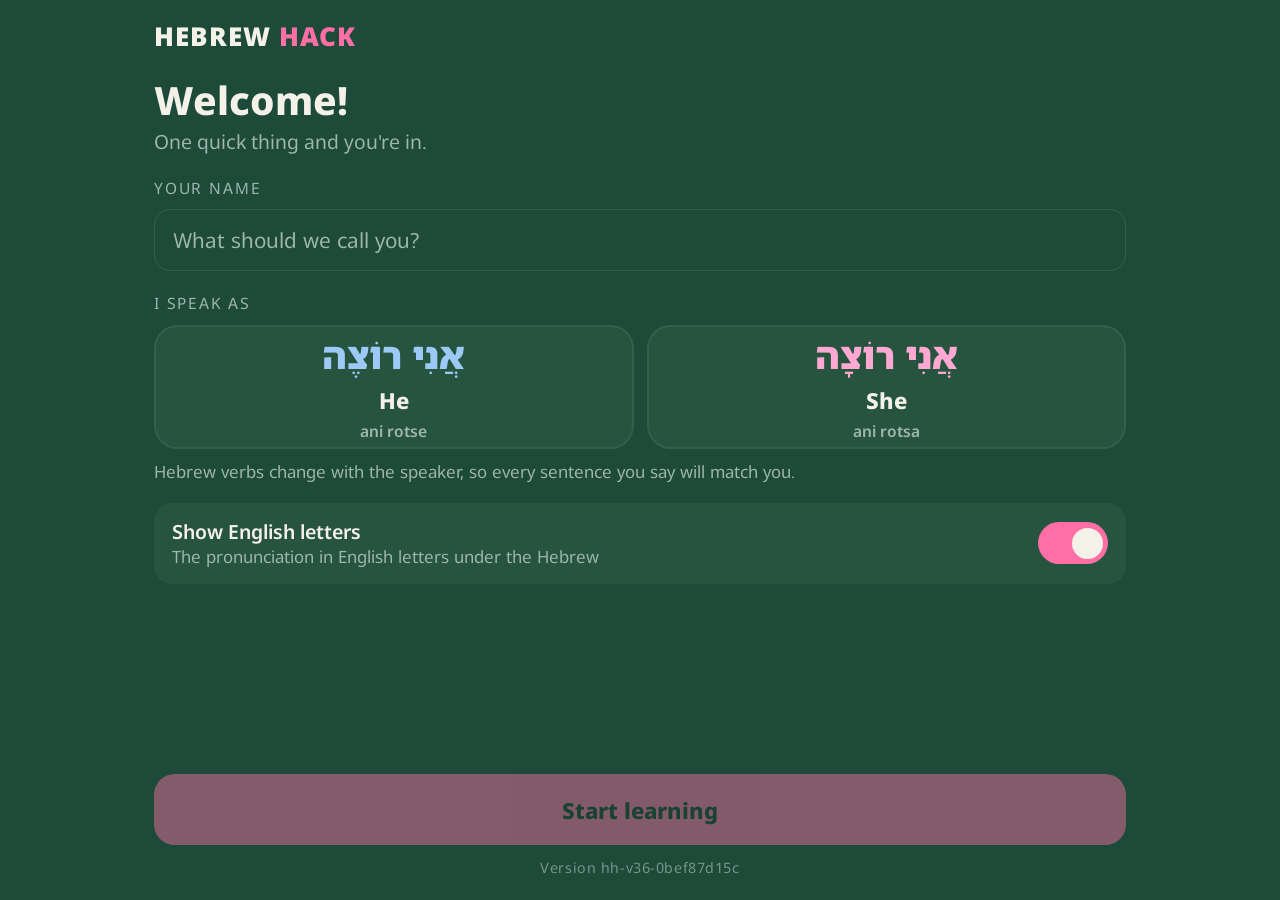
==== app/index.html @ d4e0df34 "Update the pilot PWA to the v36 build Replace app/ with the new full build. The service worker cache" ====
<!DOCTYPE html>
<html lang="en">
<head>
<meta charset="utf-8">
<meta name="viewport" content="width=device-width, initial-scale=1, viewport-fit=cover">
<title>HEBREW HACK</title>
<meta name="description" content="HEBREW HACK: speak Hebrew out loud in short steps.">
<meta property="og:image" content="https://yagelkniz.github.io/HEBREW-HACK--MAP/app/icons/og-image.png">
<meta property="og:image:width" content="1200">
<meta property="og:image:height" content="630">
<meta name="twitter:image" content="https://yagelkniz.github.io/HEBREW-HACK--MAP/app/icons/og-image.png">
<meta name="theme-color" content="#1E4A3A">
<meta name="mobile-web-app-capable" content="yes">
<meta name="apple-mobile-web-app-capable" content="yes">
<meta name="apple-mobile-web-app-status-bar-style" content="black-translucent">
<meta name="apple-mobile-web-app-title" content="HEBREW HACK">
<link rel="manifest" href="manifest.json">
<link rel="icon" type="image/png" sizes="192x192" href="icons/icon-192.png">
<link rel="apple-touch-icon" href="icons/apple-touch-icon.png">
<link rel="stylesheet" href="fonts.css">
<style>
  :root{
    --green:#1E4A3A; --green-deep:#173A2D; --green-soft:#2A5E4B;
    --cream:#F4F1E8; --cream-dim:rgba(244,241,232,.68); --line:rgba(244,241,232,.22);
    --coral:#FF6FA5;
    color-scheme:dark;
  }
  *{box-sizing:border-box;margin:0;padding:0;-webkit-tap-highlight-color:transparent}
  html,body{height:100%}
  body{background:var(--green);color:var(--cream);display:flex;justify-content:center;
    font-family:"Noto Sans Hebrew",system-ui,-apple-system,"Segoe UI",Arial,sans-serif}
  main{width:100%;max-width:480px;min-height:100%;padding-block:18px 20px;padding-left:max(16px, env(safe-area-inset-left, 0px));padding-right:max(16px, env(safe-area-inset-right, 0px));display:flex;flex-direction:column}
  section{flex:1;display:flex;flex-direction:column}
  [hidden]{display:none!important}
  button{font-family:inherit;cursor:pointer}
  button:focus-visible{outline:3px solid var(--coral);outline-offset:2px}
  .brand{font-size:12px;letter-spacing:.18em;font-weight:800;color:var(--coral)}
  h1{font-size:28px;font-weight:800;line-height:1.15;margin-top:6px}
  .sub{color:var(--cream-dim);font-size:15px;margin-top:4px;line-height:1.45}
  .label{font-size:12px;letter-spacing:.12em;text-transform:uppercase;color:var(--cream-dim);margin:16px 0 8px}
  .seg{display:flex;gap:8px}
  .seg button{flex:1;min-height:46px;border-radius:12px;border:1.5px solid var(--line);background:transparent;
    color:var(--cream);font-weight:600;font-size:15px;padding:6px 8px}
  .seg button[aria-pressed="true"]{background:var(--cream);color:var(--green);border-color:var(--cream)}
  .btn{min-height:54px;border-radius:16px;border:0;font-weight:800;font-size:17px;background:var(--coral);
    color:var(--green-deep);width:100%;padding:10px 14px}
  .btn.ghost{background:transparent;color:var(--cream);border:1.5px solid var(--line)}
  .btn:active,.game:active,.tile:active{transform:scale(.98)}
  .btn:disabled{opacity:.45}
  .push{margin-top:auto;padding-top:16px}
  .row{display:flex;gap:10px;margin-top:12px}
  .row .btn{flex:1}

  /* home */
  .game{display:block;width:100%;text-align:left;margin-top:10px;padding:14px 16px;border-radius:16px;
    background:var(--green-soft);border:1.5px solid transparent;color:var(--cream)}
  .game b{display:block;font-size:19px;font-weight:800}
  .game span{display:block;font-size:14px;color:var(--cream-dim);margin-top:3px;line-height:1.4}
  .game em{font-style:normal;color:var(--coral);font-size:12px;font-weight:800;letter-spacing:.1em;text-transform:uppercase}
  .mic{margin-top:10px;display:flex;align-items:center;gap:10px;font-size:14px;color:var(--cream-dim)}
  .mic button{min-height:40px;padding:6px 14px;border-radius:99px;border:1.5px solid var(--line);background:transparent;color:var(--cream);font-weight:600}
  .mic button[aria-pressed="true"]{background:var(--coral);border-color:var(--coral);color:var(--green-deep)}

  /* shared play */
  .top{display:flex;align-items:center;gap:10px}
  .back{min-width:44px;min-height:44px;border-radius:12px;border:1.5px solid var(--line);background:transparent;color:var(--cream);font-size:18px}
  .bar{flex:1;height:8px;border-radius:99px;background:var(--green-deep);overflow:hidden}
  .bar i{display:block;height:100%;width:0;background:var(--coral);border-radius:99px;transition:width .35s}
  .count{font-size:13px;color:var(--cream-dim);min-width:44px;text-align:right;font-variant-numeric:tabular-nums}
  .card{flex:1;margin-top:14px;background:var(--green-soft);border-radius:22px;padding:20px 16px;display:flex;
    flex-direction:column;align-items:center;justify-content:center;text-align:center;min-height:300px}
  .tag{font-size:12px;letter-spacing:.14em;text-transform:uppercase;color:var(--coral);font-weight:800}
  .en{font-size:26px;font-weight:800;line-height:1.2;margin-top:8px}
  .hint{font-size:14px;color:var(--cream-dim);margin-top:4px;min-height:18px}
  .he{font-size:36px;font-weight:800;line-height:1.7;direction:rtl}
  .tr{font-size:19px;color:var(--cream-dim);margin-top:2px}
  .speak-track .tr{font-size:30px;font-weight:800;color:var(--cream);line-height:1.3}
  .speak-track .he{display:none}
  .pill{margin:12px 4px 0;min-height:44px;padding:8px 16px;border-radius:99px;border:1.5px solid var(--line);
    background:transparent;color:var(--cream);font-weight:600;font-size:15px}
  .pop{animation:pop .28s ease-out}
  @keyframes pop{from{opacity:0;transform:translateY(8px)}to{opacity:1;transform:none}}
  .shake{animation:shake .3s}
  @keyframes shake{25%{transform:translateX(-6px)}75%{transform:translateX(6px)}}
  @media (prefers-reduced-motion:reduce){.pop,.shake{animation:none}.bar i{transition:none}}

  /* game 1 */
  .ring{position:relative;width:116px;height:116px;margin:16px auto 6px}
  .ring svg{width:100%;height:100%;transform:rotate(-90deg)}
  .ring circle{fill:none;stroke-width:9}
  .ring .bg{stroke:var(--green-deep)} .ring .fg{stroke:var(--coral);stroke-linecap:round}
  .ring span{position:absolute;inset:0;display:flex;align-items:center;justify-content:center;font-size:36px;font-weight:800}
  .say{font-size:16px;font-weight:600}
  .recdot{display:inline-block;width:10px;height:10px;border-radius:50%;background:var(--coral);margin-right:6px;animation:blink 1s infinite}
  @keyframes blink{50%{opacity:.25}}

  /* game 2 */
  .slots{width:100%;min-height:74px;margin-top:16px;padding:10px;border-radius:14px;border:1.5px dashed var(--line);
    display:flex;flex-wrap:wrap;gap:8px;justify-content:center;align-items:center}
  .slots.ok{border-style:solid;border-color:var(--coral)}
  .bank{width:100%;margin-top:14px;display:flex;flex-wrap:wrap;gap:8px;justify-content:center}
  .rtl{direction:rtl}
  .tile{min-height:50px;padding:6px 14px;border-radius:12px;border:0;background:var(--cream);color:var(--green);font-weight:800;font-size:19px}
  .tile.heb{font-size:24px;line-height:1.6}
  .tile[disabled]{opacity:.22}
  .msg{min-height:22px;margin-top:12px;font-size:15px;font-weight:600}

  /* game 3 */
  .who{display:flex;gap:10px;margin-top:12px}
  .who button{flex:1;min-height:92px;border-radius:18px;border:1.5px solid var(--line);background:transparent;color:var(--cream);font-weight:800;font-size:20px}
  .who button small{display:block;font-weight:400;font-size:13px;color:var(--cream-dim);margin-top:2px}
  .who button.right{background:var(--coral);border-color:var(--coral);color:var(--green-deep)}
  .who button.right small{color:var(--green-deep)}
  .who button.wrong{opacity:.35}
  .verb.mark{color:var(--coral)}
  .streak{font-size:14px;color:var(--cream-dim);margin-top:10px;min-height:20px}

  /* game 4 */
  .base{font-size:17px;color:var(--cream-dim);margin-top:10px;min-height:24px;line-height:1.6}
  .cue{font-size:25px;font-weight:800;color:var(--coral);margin-top:10px;line-height:1.2}

  /* game 5 */
  .chat{width:100%;display:flex;flex-direction:column;gap:12px}
  .bub{max-width:90%;padding:10px 14px;border-radius:16px}
  .bub small{display:block;font-size:12px;color:var(--cream-dim);letter-spacing:.08em;text-transform:uppercase}
  .bub.them{align-self:flex-start;text-align:left;background:var(--green-deep)}
  .bub.me{align-self:flex-end;text-align:right;border:1.5px solid var(--coral)}
  .bub .he{font-size:26px}
  .bub .tr{font-size:17px}
  .speak-track .bub .tr{font-size:22px}
  .chat .cue{align-self:center;font-size:18px;margin-top:0;line-height:1.35}

  .nogloss #g5qen,.nogloss #g5aen,.nogloss .g5en{display:none}
  .map{width:100%;max-width:340px;margin-top:14px}
  .nomap .map{display:none}
  .map .edge{stroke:var(--line);stroke-width:1.5}
  .map .edge.taken{stroke:var(--coral);stroke-width:2.5}
  .map .mp rect{fill:var(--green-soft);stroke:var(--line);stroke-width:1.2}
  .map .mp text{fill:var(--cream-dim);font-size:11px;font-weight:600}
  .map .mp.seen rect{stroke:var(--coral)}
  .map .mp.seen text{fill:var(--cream)}
  .map .mp.cur rect{fill:var(--coral);stroke:var(--coral)}
  .map .mp.cur text{fill:var(--green-deep)}

  /* game 6 */
  .dots{font-size:34px;letter-spacing:.3em;color:var(--coral);margin-top:18px;line-height:1.7}
  .level{font-size:13px;color:var(--cream-dim);margin-top:6px}

  .tile.sel{box-shadow:0 0 0 3px var(--coral)}

  /* game 5: café order */
  .opts{display:flex;flex-direction:column;gap:8px;width:100%}
  .opt{display:flex;align-items:center;gap:12px;min-height:54px;padding:8px 14px;border-radius:14px;border:1.5px solid var(--line);
    background:transparent;color:var(--cream);font-weight:800;font-size:17px;text-align:left}
  .opt span{font-size:24px}
  .opt b{display:block;font-size:19px;line-height:1.5}
  .opt small{display:block;font-weight:400;font-size:13px;color:var(--cream-dim)}
  .opt:active{transform:scale(.98)}
  #g5say{width:100%}
  .fuse{height:6px;border-radius:99px;background:var(--green-deep);overflow:hidden;margin-top:12px}
  .fuse i{display:block;height:100%;background:var(--coral);transform-origin:left}
  .fuse.run i{animation:fuse 4.5s linear forwards}
  @keyframes fuse{to{transform:scaleX(0)}}
  .ticket{margin-top:12px;background:var(--cream);color:var(--green);border-radius:14px;padding:12px 14px}
  .ticket b{display:block;font-size:12px;letter-spacing:.12em;text-transform:uppercase}
  .ticket ul{list-style:none;display:flex;flex-wrap:wrap;gap:6px;margin-top:8px}
  .ticket li{border:1.5px solid var(--green-soft);padding:3px 10px;border-radius:99px;font-weight:600;font-size:16px;line-height:1.6}
  .ticket p{font-size:14px;margin-top:6px;opacity:.75}
  @media (prefers-reduced-motion:no-preference){ .ticket li:last-child{animation:pop .3s ease-out} }

  .words{display:grid;grid-template-columns:1fr 1fr;gap:8px;width:100%;margin-top:10px}
  .word{display:flex;flex-direction:column;align-items:flex-start;justify-content:center;min-height:58px;padding:6px 12px;border-radius:12px;
    border:1.5px solid var(--line);background:transparent;color:var(--cream);text-align:left}
  .word b{font-size:19px;font-weight:800;line-height:1.5}
  .word small{font-size:13px;color:var(--cream-dim)}
  .word:active{transform:scale(.98)}

  /* game 7: rush hour */
  .stack{width:100%;display:flex;flex-direction:column;align-items:center}
  .ord{font-size:20px;font-weight:800;line-height:1.3;margin-top:2px}
  .hearts{color:var(--coral);min-width:64px;font-size:15px}
  .scene{position:relative;width:100%;height:132px;border-radius:16px;overflow:hidden;background:var(--green-deep);flex:none}
  .scene .sign{position:absolute;top:9px;left:12px;font-size:11px;font-weight:800;letter-spacing:.16em;color:var(--coral)}
  .scene .clock{position:absolute;top:7px;right:12px;font-size:13px;font-weight:800;color:var(--cream);font-variant-numeric:tabular-nums}
  .scene .door{position:absolute;right:14px;bottom:30px;width:38px;height:72px;border:2px solid var(--line);border-bottom:0;border-radius:19px 19px 0 0}
  .scene .barista{position:absolute;left:14px;bottom:20px;width:70px;height:70px;object-fit:cover;border-radius:50%}
  .scene .counter{position:absolute;left:0;right:0;bottom:0;height:30px;background:var(--cream);border-top:4px solid var(--coral)}
  .scene .walker{position:absolute;right:74px;bottom:24px;font-size:46px;line-height:1}
  .scene .cup{position:absolute;right:130px;bottom:22px;font-size:24px;line-height:1}
  @media (prefers-reduced-motion:no-preference){
    .walker.in{animation:walkIn .55s ease-out}
    .walker.out{animation:walkOut .45s ease-in .45s forwards}
    @keyframes walkIn{0%{transform:translateX(70px);opacity:0}40%{transform:translateX(40px) translateY(-5px);opacity:1}70%{transform:translateX(15px) translateY(0)}85%{transform:translateY(-4px)}100%{transform:none}}
    @keyframes walkOut{to{transform:translateX(70px);opacity:0}}
    .cup.slide{animation:cupSlide .45s cubic-bezier(.2,.8,.3,1)}
    @keyframes cupSlide{from{transform:translateX(-120px);opacity:0}}
    .tile.land{animation:pop .2s ease-out}
  }

  /* game 8: by ear */
  .bigplay{width:92px;height:92px;border-radius:50%;border:0;background:var(--coral);font-size:38px;margin-top:14px}
  .bigplay:active{transform:scale(.96)}
  .picks{display:flex;gap:8px;justify-content:center;flex-wrap:wrap;width:100%;margin-top:8px}
  .pick{display:flex;flex-direction:column;align-items:center;justify-content:center;gap:3px;min-width:62px;min-height:62px;padding:6px;
    border-radius:14px;border:1.5px solid var(--line);background:transparent;font-size:24px;line-height:1;color:var(--cream)}
  .pick small{font-size:11px;font-weight:600;line-height:1.2;color:var(--cream-dim)}
  #g8main{gap:6px;flex-wrap:nowrap}
  #g8main .pick{min-width:0;flex:1;padding:6px 2px}
  .pick[aria-pressed="true"] small{color:var(--green)}
  .pick.right small{color:var(--green-deep)}
  .pick[aria-pressed="true"]{background:var(--cream);border-color:var(--cream)}
  .pick.right{background:var(--coral);border-color:var(--coral)}

  .name{width:100%;min-height:48px;border-radius:12px;border:1.5px solid var(--line);background:transparent;color:var(--cream);
    font-family:inherit;font-weight:600;font-size:16px;padding:0 14px}
  .name::placeholder{color:var(--cream-dim);font-weight:400}
  .name:focus-visible{outline:3px solid var(--coral);outline-offset:2px}

  /* lesson path */
  .steps{display:flex;gap:8px;margin-top:22px}
  .steps i{flex:1;height:8px;border-radius:99px;background:var(--green-deep)}
  .steps i.did{background:var(--coral)}
  .steps i.now{background:var(--cream)}

  /* brand + reactions */
  .logo{display:block;width:100%;height:auto;border-radius:16px}
  .avatar{display:block;width:120px;height:auto;border-radius:20px}
  .toast{position:fixed;left:50%;top:calc(env(safe-area-inset-top, 0px) + 14px);transform:translateX(-50%);z-index:30;
    background:var(--coral);color:var(--green-deep);font-weight:800;font-size:16px;padding:8px 18px;border-radius:99px;pointer-events:none}
  .confetti{position:fixed;inset:0;overflow:hidden;pointer-events:none;z-index:20}
  .confetti i{position:absolute;top:-16px;width:9px;height:14px;border-radius:2px}
  @media (prefers-reduced-motion:no-preference){
    .bounce{animation:bounce .38s ease-out}
    @keyframes bounce{35%{transform:scale(1.035)}70%{transform:scale(.99)}}
    .nudge{animation:shake .3s}
    .toast{animation:toast 1.5s ease-out forwards}
    @keyframes toast{0%{opacity:0;transform:translate(-50%,-10px) scale(.8)}15%{opacity:1;transform:translate(-50%,0) scale(1.08)}25%{transform:translate(-50%,0) scale(1)}80%{opacity:1}100%{opacity:0}}
    .confetti i{animation:fall var(--t) cubic-bezier(.2,.6,.4,1) var(--d) forwards}
    @keyframes fall{to{transform:translate(var(--x),105vh) rotate(var(--r));opacity:.9}}
    .avatar.hello{animation:hello .7s ease-out}
    @keyframes hello{0%{transform:scale(.6) rotate(-10deg);opacity:0}60%{transform:scale(1.08) rotate(4deg);opacity:1}100%{transform:none}}
  }
  @media (prefers-reduced-motion:reduce){.confetti{display:none}}

  /* done */
  .big{font-size:64px;font-weight:800;color:var(--coral);line-height:1;margin-top:20px}

/* ===== HEBREW HACK app shell (on top of the Magic Four game styles) ===== */
:root{
  --green:#1E4A3A; --green-soft:#26543F; --green-deep:#173A2D; --divider:#33604C;
  --cream:#F4F1E8; --cream-dim:#9FB7AD; --line:#33604C; --coral:#FF6FA5;
  --he:#9CC9F5; --she:#FFA8D2;
}
html{background:var(--green)}
body{min-height:100dvh;overscroll-behavior-y:none}
.he,.tile.heb,.bub .he,.hh-glyph,.hh-he{font-weight:900}
#app{width:100%;max-width:480px;min-height:100dvh;display:flex;flex-direction:column}
.screen{flex:1;display:flex;flex-direction:column;min-height:100dvh;
  padding:calc(env(safe-area-inset-top,0px) + 14px) max(16px,env(safe-area-inset-right,0px)) calc(env(safe-area-inset-bottom,0px) + 18px) max(16px,env(safe-area-inset-left,0px))}
#play{min-height:100dvh;padding-top:calc(env(safe-area-inset-top,0px) + 10px);padding-bottom:calc(env(safe-area-inset-bottom,0px) + 18px)}

/* header */
.hh-top{display:flex;align-items:center;justify-content:space-between;gap:8px}
.hh-brand{font-weight:900;font-size:20px;letter-spacing:.04em;color:var(--cream)}
.hh-brand span{color:var(--coral)}
.hh-stats{display:flex;align-items:center;gap:6px}
.hh-chip{display:inline-flex;align-items:center;gap:4px;min-height:34px;padding:4px 10px;border-radius:99px;background:var(--green-soft);
  border:1.5px solid var(--divider);font-weight:800;font-size:14px;font-variant-numeric:tabular-nums}
.hh-icon{min-width:40px;min-height:40px;border-radius:12px;border:1.5px solid var(--divider);background:transparent;color:var(--cream);font-size:18px}
.hh-hello{display:flex;align-items:center;gap:12px;margin-top:16px;padding:12px;border-radius:18px;background:var(--green-soft)}
.hh-hello img{width:56px;height:56px;border-radius:50%;object-fit:cover;background:var(--green-deep);border:2px solid var(--coral)}
.hh-hello b{display:block;font-size:18px;font-weight:800}
.hh-hello small{display:block;color:var(--cream-dim);font-size:14px;margin-top:2px}

/* path map */
.hh-unit{margin-top:18px;padding:12px 16px;border-radius:16px;background:var(--coral);color:var(--green-deep)}
.hh-unit small{display:block;font-size:12px;letter-spacing:.14em;font-weight:800}
.hh-unit b{display:block;font-size:19px;font-weight:900}
.hh-map{list-style:none;display:flex;flex-direction:column;align-items:center;gap:2px;padding:16px 0 24px;position:relative}
.hh-map li{display:flex;flex-direction:column;align-items:center;width:170px;position:relative}
.hh-node{position:relative;width:76px;height:76px;border-radius:50%;border:0;background:var(--green-soft);
  box-shadow:0 6px 0 var(--green-deep);color:var(--cream-dim);display:flex;align-items:center;justify-content:center}
.hh-node .hh-glyph{font-size:24px;line-height:1;direction:rtl;font-family:"Noto Sans Hebrew",sans-serif}
.hh-node .hh-lock{position:absolute;right:-2px;bottom:-2px;width:28px;height:28px;border-radius:50%;background:var(--green-deep);
  border:2px solid var(--divider);font-size:13px;display:flex;align-items:center;justify-content:center}
.hh-node.live{background:var(--coral);color:var(--green-deep);box-shadow:0 6px 0 #c94f80}
.hh-node.live:active{transform:translateY(4px);box-shadow:0 2px 0 #c94f80}
.hh-node.done{background:var(--cream);color:var(--green);box-shadow:0 6px 0 #c9c4b3}
.hh-ring{position:absolute;left:-14px;top:-14px;width:104px;height:104px;transform:rotate(-90deg);pointer-events:none}
.hh-ring circle{fill:none;stroke-width:6}
.hh-ring .bg{stroke:var(--divider)} .hh-ring .fg{stroke:var(--cream);stroke-linecap:round;transition:stroke-dashoffset .6s}
.hh-cap{margin-top:12px;text-align:center}
.hh-cap small{display:block;font-size:11px;letter-spacing:.14em;font-weight:800;color:var(--cream-dim)}
.hh-cap b{display:block;font-size:15px;font-weight:800}
.hh-cap em{display:block;font-style:normal;font-size:12px;color:var(--cream-dim);margin-top:1px}
.hh-map li.is-live .hh-cap b{color:var(--cream)} .hh-map li.is-live .hh-cap em{color:var(--coral);font-weight:800}
.hh-bubble{position:absolute;top:-38px;left:50%;transform:translateX(-50%);background:var(--cream);color:var(--green);font-weight:900;
  font-size:13px;letter-spacing:.1em;padding:6px 12px;border-radius:10px;white-space:nowrap;z-index:2}
.hh-bubble::after{content:"";position:absolute;left:50%;bottom:-6px;margin-left:-6px;border:6px solid transparent;border-bottom:0;border-top-color:var(--cream)}
@media (prefers-reduced-motion:no-preference){ .hh-bubble{animation:hhFloat 1.6s ease-in-out infinite} }
@keyframes hhFloat{50%{transform:translate(-50%,-4px)}}
.hh-map li.is-live{margin-top:34px}
.hh-note{text-align:center;color:var(--cream-dim);font-size:13px;margin-top:-10px}

/* onboarding */
.hh-onb h1{font-size:30px}
.hh-gender{display:flex;gap:10px}
.hh-gender button{flex:1;min-height:96px;border-radius:18px;border:2px solid var(--divider);background:var(--green-soft);color:var(--cream);
  font-weight:800;font-size:17px;display:flex;flex-direction:column;align-items:center;justify-content:center;gap:4px}
.hh-gender button .hh-he{font-size:28px;line-height:1.3;direction:rtl}
.hh-gender button small{font-weight:600;font-size:12px;color:var(--cream-dim)}
.hh-gender button[data-value="m"] .hh-he{color:var(--he)} .hh-gender button[data-value="f"] .hh-he{color:var(--she)}
.hh-gender button[data-value="m"][aria-pressed="true"]{border-color:var(--he);background:rgba(156,201,245,.14)}
.hh-gender button[data-value="f"][aria-pressed="true"]{border-color:var(--she);background:rgba(255,168,210,.14)}
.hh-toggle{display:flex;align-items:center;justify-content:space-between;gap:10px;margin-top:14px;padding:12px 14px;border-radius:14px;background:var(--green-soft)}
.hh-toggle span{font-size:15px;font-weight:600} .hh-toggle small{display:block;color:var(--cream-dim);font-weight:400;font-size:13px}
.hh-switch{width:54px;height:32px;border-radius:99px;border:0;background:var(--divider);position:relative;flex:none}
.hh-switch::after{content:"";position:absolute;top:4px;left:4px;width:24px;height:24px;border-radius:50%;background:var(--cream);transition:left .2s}
.hh-switch[aria-checked="true"]{background:var(--coral)} .hh-switch[aria-checked="true"]::after{left:26px}

/* step overview */
.hh-hero{margin-top:14px;padding:18px 16px;border-radius:22px;background:var(--green-soft);text-align:center}
.hh-hero .hh-he{font-size:30px;line-height:1.6;direction:rtl}
.hh-hero p{color:var(--cream-dim);font-size:15px;margin-top:4px}
.hh-parts{list-style:none;margin-top:14px;display:flex;flex-direction:column;gap:8px}
.hh-part{display:flex;align-items:center;gap:12px;width:100%;padding:12px 14px;border-radius:16px;border:1.5px solid var(--divider);
  background:transparent;color:var(--cream);text-align:left}
.hh-part i{flex:none;width:40px;height:40px;border-radius:50%;display:flex;align-items:center;justify-content:center;font-style:normal;
  font-size:19px;background:var(--green-deep)}
.hh-part b{display:block;font-size:16px;font-weight:800} .hh-part small{display:block;font-size:13px;color:var(--cream-dim);margin-top:1px}
.hh-part.done i{background:var(--cream);color:var(--green)} .hh-part.next{border-color:var(--coral)} .hh-part.next i{background:var(--coral)}
.hh-part[disabled]{opacity:.55;cursor:default}

/* lesson card flow */
.hh-lbar{display:flex;align-items:center;gap:10px}
.hh-lbar .bar{height:14px;background:var(--green-deep)}
.hh-lbar .bar i{background:var(--coral)}
.hh-lcard{flex:1;margin-top:16px;border-radius:24px;background:var(--green-soft);padding:22px 16px;display:flex;flex-direction:column;
  align-items:center;justify-content:center;text-align:center}
.hh-lcard .hh-emoji{font-size:56px;line-height:1}
.hh-lcard h2{font-size:26px;font-weight:900;margin-top:10px;line-height:1.2}
.hh-lcard p{color:var(--cream-dim);font-size:16px;line-height:1.45;margin-top:8px;max-width:330px}
.hh-prev{margin-top:16px;padding:8px 14px;border-radius:99px;background:var(--green-deep);font-weight:800;font-size:14px;color:var(--cream)}
.hh-video{position:relative;width:100%;aspect-ratio:16/9;border-radius:16px;overflow:hidden;background:var(--green-deep);margin-top:14px}
.hh-video iframe{position:absolute;inset:0;width:100%;height:100%;border:0}
.hh-video .hh-ph{position:absolute;inset:0;display:flex;flex-direction:column;align-items:center;justify-content:center;gap:6px;color:var(--cream-dim);font-size:14px}
.hh-video .hh-ph b{font-size:40px;color:var(--coral)}

/* lesson strip shown above each game */
#hhStrip{display:flex;align-items:center;gap:10px;margin:0 0 10px;font-size:12px;letter-spacing:.12em;font-weight:800;color:var(--cream-dim)}
#hhStrip .bar{height:6px}

/* completion */
.hh-done{align-items:center;text-align:center;justify-content:center}
.hh-done img{width:140px;border-radius:24px}
.hh-done h1{font-size:32px;font-weight:900;margin-top:16px}
.hh-xp{font-size:72px;font-weight:900;color:var(--coral);line-height:1;margin-top:18px;font-variant-numeric:tabular-nums}
.hh-xp small{display:block;font-size:14px;letter-spacing:.14em;color:var(--cream-dim);margin-top:6px}
.hh-tiles{display:flex;gap:10px;width:100%;margin-top:22px}
.hh-tiles div{flex:1;padding:12px 8px;border-radius:16px;border:1.5px solid var(--divider)}
.hh-tiles b{display:block;font-size:24px;font-weight:900} .hh-tiles small{font-size:12px;color:var(--cream-dim)}
.hh-done .push{width:100%}
.hh-sticky{position:sticky;top:0;z-index:5;background:var(--green);margin:calc(-1 * (env(safe-area-inset-top,0px) + 14px)) -16px 0;
  padding:calc(env(safe-area-inset-top,0px) + 14px) 16px 10px}

/* embed card: iframe fills the height between the header and the Continue button */
.hh-embed{height:100dvh;min-height:0;padding-bottom:calc(env(safe-area-inset-bottom,0px) + 12px)}
.hh-ehead{display:flex;align-items:center;justify-content:space-between;gap:10px;margin-top:12px}
.hh-ehead b{display:block;font-size:20px;font-weight:900;line-height:1.2;margin-top:2px}
.hh-full{flex:none;min-height:36px;background:transparent;font-family:inherit;cursor:pointer;display:inline-flex;align-items:center;padding:6px 12px;border-radius:99px;border:1.5px solid var(--divider);
  color:var(--cream);text-decoration:none;font-weight:700;font-size:13px}
.hh-ehow{color:var(--cream-dim);font-size:14px;line-height:1.4;margin-top:6px}
.hh-frame{flex:1;min-height:0;margin-top:10px;border-radius:16px;overflow:hidden;background:var(--green-deep);position:relative;
  margin-left:-8px;margin-right:-8px}
.hh-frame iframe{position:absolute;inset:0;width:100%;height:100%;border:0;background:#fff}
/* video: edge to edge (no side bars), 16:9, as big as the width allows, centred in the free height */
.hh-frame.is-wide{flex:none;aspect-ratio:16/9;margin-top:auto;margin-bottom:auto;border-radius:0;
  margin-left:calc(-1 * max(16px, env(safe-area-inset-left,0px)));margin-right:calc(-1 * max(16px, env(safe-area-inset-right,0px)));
  max-height:calc(100dvh - 230px)}
@media (orientation:landscape){ .hh-frame.is-wide{aspect-ratio:auto;flex:1;margin-left:0;margin-right:0;border-radius:16px;max-height:none} }
.hh-frame.is-wide iframe{background:#000}
.hh-ego{padding-top:10px}
.hh-sec{font-size:12px;letter-spacing:.14em;text-transform:uppercase;font-weight:800;color:var(--coral);margin:10px 0 0 4px}
.hh-part em{margin-left:auto;font-style:normal;font-size:12px;font-weight:800;color:var(--cream-dim)}

/* onboarding: learning mode, two equal cards */
.hh-mode{display:grid;grid-template-columns:1fr 1fr;gap:10px}
.hh-mode button{min-height:150px;border-radius:20px;border:2px solid var(--divider);background:var(--green-soft);color:var(--cream);
  display:flex;flex-direction:column;align-items:center;justify-content:center;gap:4px;padding:12px 8px;text-align:center}
.hh-mode-ic{font-size:30px;line-height:1}
.hh-mode b{font-size:18px;font-weight:900;margin-top:4px}
.hh-mode-demo{font-size:17px;font-weight:800;color:var(--cream-dim);line-height:1.5}
.hh-mode-demo.hh-he{font-size:22px;font-weight:900}
.hh-mode small{font-size:12px;color:var(--cream-dim);line-height:1.3}
.hh-mode button[aria-pressed="true"]{border-color:var(--coral);background:rgba(255,111,165,.14)}
.hh-mode button[aria-pressed="true"] .hh-mode-demo{color:var(--cream)}
.hh-mode button:active,.hh-gender button:active{transform:scale(.98)}

/* in-app full screen layer (all embed cards) */
.hh-noscroll{overflow:hidden}
.hh-frame.is-full{position:fixed;inset:0;margin:0;border-radius:0;z-index:60;background:#000;aspect-ratio:auto;max-height:none;width:100vw;height:100dvh}
.hh-frame.is-full iframe{top:calc(env(safe-area-inset-top,0px) + 58px);left:env(safe-area-inset-left,0px);right:env(safe-area-inset-right,0px);
  bottom:env(safe-area-inset-bottom,0px);
  width:calc(100vw - env(safe-area-inset-left,0px) - env(safe-area-inset-right,0px));
  height:calc(100dvh - env(safe-area-inset-top,0px) - 58px - env(safe-area-inset-bottom,0px))}
/* videos in full screen: the iframe itself is exactly 16:9 (no empty bands), centred */
.hh-frame.is-full.is-wide iframe{top:50%;left:50%;right:auto;bottom:auto;transform:translate(-50%,-50%);
  width:min(100vw, calc((100dvh - 120px) * 16 / 9));height:calc(min(100vw, calc((100dvh - 120px) * 16 / 9)) * 9 / 16)}
@media (orientation:portrait){
  /* turned sideways: long side along the phone's height */
  .hh-frame.is-full.is-wide.rot iframe{width:min(calc(100dvh - 120px), calc(100vw * 16 / 9));height:calc(min(calc(100dvh - 120px), calc(100vw * 16 / 9)) * 9 / 16);
    transform:translate(-50%,-50%) rotate(90deg);transform-origin:center}
}
.hh-fbtn{position:fixed;z-index:61;top:calc(env(safe-area-inset-top,0px) + 8px);width:44px;height:44px;border-radius:50%;
  border:2px solid rgba(244,241,232,.5);background:rgba(23,58,45,.85);color:var(--cream);font-size:20px;font-weight:800;cursor:pointer}
.hh-fclose{right:calc(env(safe-area-inset-right,0px) + 12px)}
.hh-frot{left:calc(env(safe-area-inset-left,0px) + 12px)}
.hh-frame.is-full.is-wide iframe{background:#000}

/* Genially slides: Genially letterboxes its 16:9 slide inside the iframe and puts its round ← → arrows on the
   iframe's left/right edges. Making the iframe WIDER than 16:9 leaves ~56px side margins for the arrows,
   so they no longer cover the slide text. Videos are not affected. */
:root{--hh-arrow-gap:112px}   /* both side margins together */
.hh-frame.is-wide.is-slides{aspect-ratio:auto;height:calc((100vw - var(--hh-arrow-gap)) * 9 / 16);background:#1E4A3A}
.hh-frame.is-wide.is-slides iframe{background:#1E4A3A}
@media (orientation:landscape){ .hh-frame.is-wide.is-slides{height:auto} }
/* upright full screen: same rule, full width */
.hh-frame.is-full.is-wide.is-slides{background:#000;height:100dvh}
.hh-frame.is-full.is-wide.is-slides iframe{width:100vw;height:calc((100vw - var(--hh-arrow-gap)) * 9 / 16)}
@media (orientation:portrait){
  /* sideways: the whole landscape area (about 844x390); the 16:9 slide fits by height and the arrows sit in the side margins */
  .hh-frame.is-full.is-wide.is-slides.rot iframe{
    width:calc(100dvh - env(safe-area-inset-top,0px) - env(safe-area-inset-bottom,0px));
    height:calc(100vw - env(safe-area-inset-left,0px) - env(safe-area-inset-right,0px))}
}
@media (orientation:landscape){
  .hh-frame.is-full.is-wide.is-slides iframe{width:calc(100vw - env(safe-area-inset-left,0px) - env(safe-area-inset-right,0px));
    height:calc(100dvh - env(safe-area-inset-top,0px) - 58px - env(safe-area-inset-bottom,0px))}
}

/* home button: on every screen, same look */
.hh-home{flex:none;min-width:44px;min-height:44px;border-radius:12px;border:1.5px solid var(--divider);background:var(--green-soft);
  color:var(--cream);font-size:22px;line-height:1;font-weight:900;cursor:pointer}
.hh-home:active{transform:scale(.96)}
#hhStrip .hh-home{min-width:40px;min-height:40px;font-size:20px}
.hh-fhome{right:calc(env(safe-area-inset-right,0px) + 64px)}
.hh-topright{align-self:flex-end;margin-bottom:-30px}
/* English letters toggle (pill) */
.hh-trbtn{flex:none;min-height:36px;padding:4px 10px;border-radius:99px;border:1.5px solid var(--divider);background:transparent;color:var(--cream-dim);
  font-family:inherit;font-weight:800;font-size:13px;cursor:pointer;text-decoration:line-through}
.hh-trbtn[aria-pressed="true"]{background:var(--cream);color:var(--green);border-color:var(--cream);text-decoration:none}
.hh-notr .tr,.hh-notr #g8tr,.hh-notr .hh-cj-tr{display:none!important}
/* pronoun table on the STEP 4 page */
.hh-vtabs{display:flex;gap:6px;justify-content:center;flex-wrap:wrap}
.hh-vtabs button{min-height:36px;padding:4px 12px;border-radius:99px;border:1.5px solid var(--divider);background:transparent;color:var(--cream);
  font-family:inherit;font-weight:800;font-size:14px;cursor:pointer}
.hh-vtabs button[aria-selected="true"]{background:var(--coral);border-color:var(--coral);color:var(--green-deep)}
.hh-table{width:100%;margin-top:10px;border-collapse:collapse;direction:rtl}
.hh-table td{padding:5px 6px;border-top:1px solid var(--divider);vertical-align:middle}
.hh-table tr:first-child td{border-top:0}
.hh-table .hh-p{font-size:20px;font-weight:900;text-align:right;white-space:nowrap}
.hh-table .hh-v{font-size:20px;font-weight:900;text-align:right}
.hh-table .hh-v .m{color:var(--he)} .hh-table .hh-v .f{color:var(--she)} .hh-table .hh-v .pl{color:var(--cream)}
.hh-table .hh-en{direction:ltr;text-align:left;font-size:12px;color:var(--cream-dim);line-height:1.25}
.hh-cj-tr{display:block;font-size:12px;color:var(--cream-dim);font-weight:600;direction:ltr;text-align:right}
/* By Ear cards */
#g8opts .opt{width:100%}
#g8opts .opt span{font-size:22px;min-width:64px;text-align:center;white-space:nowrap;flex:none}
#g8opts .opt.right{background:var(--coral);border-color:var(--coral);color:var(--green-deep)}
#g8opts .opt.wrong{border-color:var(--cream);opacity:.6} #g8opts .opt.wrong b{text-decoration:line-through}
#g8opts .opt.dim{opacity:.35}

/* full screen: big, always visible, high-contrast close button (safe-area aware) */
.hh-fbtn.hh-fclose{width:auto;height:52px;min-width:52px;padding:0 18px 0 14px;border-radius:99px;border:0;background:var(--cream);color:var(--green-deep);
  font-size:17px;font-weight:900;display:inline-flex;align-items:center;gap:6px;box-shadow:0 2px 12px rgba(0,0,0,.45);
  top:calc(env(safe-area-inset-top,0px) + 6px);right:calc(env(safe-area-inset-right,0px) + 10px)}
.hh-fclose span{font-size:22px;line-height:1}
.hh-fbtn{height:48px;width:48px;top:calc(env(safe-area-inset-top,0px) + 8px)}
.hh-fhome{right:calc(env(safe-area-inset-right,0px) + 136px)}

/* ===== phone held sideways (short and wide): use the whole width, slim header ===== */
@media (orientation:landscape) and (max-height:500px){
  #app,main{max-width:none}
  main{padding-block:6px 8px}
  .screen{padding-top:calc(env(safe-area-inset-top,0px) + 6px);padding-bottom:calc(env(safe-area-inset-bottom,0px) + 8px)}
  .screen:not(.hh-embed)>*,main>section>*{max-width:900px;margin-left:auto;margin-right:auto;width:100%}
  h1{font-size:22px;margin-top:4px}
  #hhStrip{margin-bottom:4px}
  .back,.hh-home{min-height:38px;min-width:38px}
  .btn{min-height:46px}
  /* answer cards side by side */
  main section .opts{display:grid;grid-template-columns:1fr 1fr;gap:8px}
  main section .opts .opt{margin:0}
  /* lesson parts on the STEP 4 page: two columns */
  .hh-parts{display:grid;grid-template-columns:1fr 1fr;gap:8px}
  /* video / slides: fill the screen under one slim bar */
  .hh-embed{display:grid;grid-template-columns:auto 1fr auto auto;grid-template-rows:auto 1fr;column-gap:10px;padding-top:calc(env(safe-area-inset-top,0px) + 4px);
    padding-bottom:calc(env(safe-area-inset-bottom,0px) + 4px)}
  .hh-embed .hh-lbar{grid-column:1/2;grid-row:1}
  .hh-embed .hh-lbar .bar,.hh-embed .hh-lbar .count{display:none}
  .hh-embed .hh-ehead{grid-column:2/3;grid-row:1;margin-top:0}
  .hh-embed .hh-ehead b{font-size:16px} .hh-embed .hh-ehead .brand{font-size:10px}
  .hh-embed .hh-ehow{display:none}
  .hh-embed .hh-ego{grid-column:3/5;grid-row:1;padding-top:0}
  .hh-embed .hh-ego .btn{min-height:40px;padding:0 16px;font-size:15px;width:auto}
  .hh-embed .hh-frame{grid-column:1/-1;grid-row:2;margin:6px 0 0;min-height:0}
  .hh-embed .hh-frame.is-wide{aspect-ratio:auto;max-height:none;border-radius:10px;justify-self:center;
    height:calc(100dvh - 60px - env(safe-area-inset-top,0px) - env(safe-area-inset-bottom,0px));
    width:min(100%, calc((100dvh - 60px - env(safe-area-inset-top,0px) - env(safe-area-inset-bottom,0px)) * 16 / 9))}
  .hh-embed .hh-frame.is-wide.is-slides{width:min(100%, calc((100dvh - 60px - env(safe-area-inset-top,0px) - env(safe-area-inset-bottom,0px)) * 16 / 9 + var(--hh-arrow-gap)))}
  .hh-embed .hh-lbar{display:flex;gap:6px}
  .hh-embed .hh-lbar .hh-home{order:2}
  .hh-frame.is-full.is-wide.is-slides:not(.rot) iframe{top:0;left:0;right:0;bottom:0;transform:none;width:100vw;height:100dvh}
  .hh-frame.is-full.is-wide:not(.is-slides) iframe{width:min(100vw, calc(100dvh * 16 / 9));height:calc(min(100vw, calc(100dvh * 16 / 9)) * 9 / 16)}
  .hh-embed .hh-frame.is-full,.hh-embed .hh-frame.is-full.is-wide,.hh-embed .hh-frame.is-full.is-wide.is-slides{width:100vw;height:100dvh;margin:0;border-radius:0}
}

/* ===== desktop / laptop: wide column, bigger type and buttons, big embeds ===== */
@media (min-width:900px) and (min-height:501px){
  #app{max-width:1100px}
  /* the game and lesson screens are scaled up as a whole so every part keeps its proportions */
  main{max-width:780px;zoom:1.3;min-height:calc(100dvh / 1.3)}
  .screen:not(.hh-embed){max-width:780px;width:100%;margin:0 auto;zoom:1.3;min-height:calc(100dvh / 1.3)}
  #play{min-height:calc(100dvh / 1.3)}
  .hh-embed{max-width:1100px;width:100%;margin:0 auto;padding-left:24px;padding-right:24px}
  .hh-embed .hh-lbar .back,.hh-embed .hh-home{min-width:52px;min-height:52px;font-size:22px}
  .hh-embed .hh-ehead b{font-size:28px} .hh-embed .brand{font-size:14px}
  .hh-embed .hh-ehow{font-size:17px}
  .hh-full{min-height:48px;padding:8px 20px;font-size:17px;font-weight:800;background:var(--cream);color:var(--green-deep);border-color:var(--cream)}
  .hh-embed .btn{min-height:62px;font-size:20px;max-width:520px;margin:0 auto;display:block;width:100%}
  /* video: the column width at 16:9, never taller than ~80% of the window */
  .hh-embed .hh-frame,.hh-embed .hh-frame.is-wide{flex:none;margin:14px auto 0;border-radius:16px;
    width:min(100%, calc(min(74vh, 100dvh - 340px) * 16 / 9));aspect-ratio:16/9;height:auto;max-height:none}
  .hh-embed .hh-frame:not(.is-wide){aspect-ratio:auto;height:min(74vh, calc(100dvh - 340px))}
  .hh-embed .hh-frame.is-wide.is-slides{aspect-ratio:auto;height:min(74vh, calc(100dvh - 340px));
    width:min(100%, calc(min(74vh, 100dvh - 340px) * 16 / 9 + var(--hh-arrow-gap)))}
  .hh-embed .hh-frame.is-full{width:100vw;height:100dvh;margin:0;border-radius:0;aspect-ratio:auto}
}

.hh-ver{text-align:center;font-size:11px;color:var(--cream-dim);opacity:.7;margin-top:10px;letter-spacing:.04em}

/* in-app full screen for a video held upright (only when Vimeo's own full screen is not available) */
.hh-fhint{position:fixed;z-index:61;left:50%;transform:translateX(-50%);bottom:calc(env(safe-area-inset-bottom,0px) + 28px);
  margin:0;padding:10px 16px;border-radius:99px;background:rgba(244,241,232,.95);color:var(--green-deep);font-weight:800;font-size:15px;
  white-space:nowrap;box-shadow:0 2px 12px rgba(0,0,0,.45)}

/* pronoun bar under the game strip: all 8 persons at once, 2 rows of 4, no sideways scrolling */
.hh-pron{margin:-6px 0 6px}
.hh-ptop{display:flex;align-items:center;gap:8px;margin-bottom:3px}
.hh-pverb{min-height:24px;padding:1px 10px;border-radius:99px;border:1.5px solid var(--coral);background:var(--coral);color:var(--green-deep);
  font-family:inherit;font-weight:900;font-size:12px;cursor:pointer}
.hh-pnote{font-size:11px;color:var(--cream-dim);letter-spacing:.04em}
.hh-pgrid{display:grid;grid-template-columns:minmax(0,1.4fr) repeat(3,minmax(0,1fr));gap:3px}
.hh-pc{min-width:0;padding:2px 2px 3px;border-radius:10px;background:var(--green-soft);text-align:center;line-height:1.1;overflow:hidden}
.hh-pc>div{display:flex;justify-content:center;align-items:baseline;gap:3px;white-space:nowrap}
.hh-pc b{font-weight:900;font-size:14px}
.hh-pc i{font-style:normal;font-size:9.5px;color:var(--cream-dim)}
.hh-pc .l1 b{color:var(--cream);font-size:14px}
.hh-pc .l2{margin-top:1px}
.hh-pc .sl{font-size:10px;color:var(--cream-dim);margin:0 1px}
.hh-pc .m{color:var(--he)} .hh-pc .f{color:var(--she)} .hh-pc .pl{color:var(--cream)}
.hh-pc .l3 i.m{color:var(--he);opacity:.85} .hh-pc .l3 i.f{color:var(--she);opacity:.85} .hh-pc .l3 i.pl{color:var(--cream-dim)}
.hh-pc i.only{font-size:12.5px;font-weight:800}
.hh-pc i.only.p{color:var(--cream)}
.hh-pc:first-child b:not(.p){font-size:12.5px}
.hh-notr .hh-pron.speak{display:none}   /* Just speak with English letters off: nothing to show */
@media (orientation:landscape) and (max-height:500px){ .hh-pron{margin-bottom:4px} .hh-pgrid{grid-template-columns:repeat(8,minmax(0,1fr))} }

/* By Ear: listen & repeat */
.hh-rep{margin-top:12px;display:flex;flex-direction:column;align-items:center;gap:8px;width:100%}
.hh-recbtn{min-height:52px;padding:0 22px;border-radius:99px;border:2px solid var(--coral);background:transparent;color:var(--cream);font-family:inherit;font-weight:900;font-size:17px;cursor:pointer}
.hh-recbtn.on{background:var(--coral);color:var(--green-deep);animation:hhPulse 1s ease-in-out infinite}
@keyframes hhPulse{50%{transform:scale(1.04)}}
.hh-reprow{display:flex;gap:8px;flex-wrap:wrap;justify-content:center}
.hh-reprow .pill{min-height:46px;font-size:15px;font-weight:800}
#g8opts .opt[hidden]{display:none!important}

/* map: reading-track steps */
.hh-rtag{display:inline-block;margin:2px auto 2px;padding:1px 8px;border-radius:99px;border:1px solid var(--he);color:var(--he);font-size:10px;font-weight:800;letter-spacing:.06em;text-transform:uppercase}
.hh-cap .hh-rtag{display:table}
.is-optional .hh-node{opacity:.6;border-style:dashed}
.is-optional .hh-cap b{opacity:.75}
@media (max-width:375px){ .hh-pc i.only{font-size:11.5px} .hh-pc>div{gap:2px} .hh-pc .l1 b{font-size:13px} .hh-pc .l1 i{font-size:8.5px} .hh-pgrid{grid-template-columns:minmax(0,1.3fr) repeat(3,minmax(0,1fr))} }
.hh-pron.speak .hh-pc>div{direction:ltr}   /* English letters only: he / she in reading order */

/* tip card under videos, phones only */
.hh-vtip{display:none}
@media (pointer:coarse) and (max-width:899px){
  .hh-vtip:not([hidden]){display:flex;flex-direction:column;gap:8px;margin:10px 0 auto;padding:12px 14px;border-radius:16px;background:#26543F;border:2px solid #FF6FA5}
  
}
.hh-vtip-row{display:flex;align-items:center;gap:12px}
.hh-vtip-row svg{flex:none;width:34px;height:34px;color:#FF6FA5}
.hh-vtip-row b{font-weight:800;font-size:16px;line-height:1.25;color:#F4F1E8}
@media (orientation:landscape) and (max-height:500px){ .hh-vtip{display:none!important} }

/* main-menu brand: mascot + wordmark (or a logo image via BRAND_LOGO in config.js) */
.hh-brandbox{display:flex;align-items:center;gap:8px;min-width:0}
.hh-mascot{width:38px;height:38px;border-radius:50%;object-fit:cover;border:2px solid var(--coral);background:var(--cream);flex:none}
.hh-brandtxt{font-family:"Noto Sans Hebrew",system-ui,sans-serif;font-weight:900;font-size:21px;letter-spacing:.03em;color:var(--cream);white-space:nowrap}
.hh-brandtxt span{color:var(--coral)}
.hh-logo{height:40px;width:auto;max-width:200px;object-fit:contain;display:block}
.hh-brand .hh-brandtxt{color:var(--cream);font-size:18px}
.hh-brand .hh-brandtxt span{color:var(--coral)}
#sHome .hh-mascot{width:34px;height:34px}
#sHome .hh-chip{white-space:nowrap}
#sHome .hh-top{gap:6px}
@media (max-width:370px){ .hh-brand .hh-brandtxt{font-size:16px} #sHome .hh-mascot{width:30px;height:30px} }
.hh-cf{position:fixed;inset:0;z-index:60;display:flex;align-items:flex-end;justify-content:center;background:rgba(10,25,19,0);transition:background .2s}
.hh-cf[hidden]{display:none}
.hh-cf.is-open{background:rgba(10,25,19,.6)}
.hh-cf-card{width:100%;max-width:480px;box-sizing:border-box;background:#26543F;border:2px solid #FF6FA5;border-bottom:0;border-radius:24px 24px 0 0;padding:10px 20px calc(20px + env(safe-area-inset-bottom));display:flex;flex-direction:column;align-items:center;gap:12px;transform:translateY(100%);transition:transform .22s ease-out}
.hh-cf.is-open .hh-cf-card{transform:none}
.hh-cf-grip{width:44px;height:5px;border-radius:3px;background:rgba(244,241,232,.3)}
.hh-cf-av{width:56px;height:56px;border-radius:50%;border:2px solid #FF6FA5}
.hh-cf-card h2{margin:0 0 4px;font-size:21px;font-weight:800;color:#F4F1E8;text-align:center}
.hh-cf-card .btn{width:100%}
.hh-cf-no{width:100%;min-height:50px;border-radius:999px;background:transparent;border:2px solid rgba(244,241,232,.35);color:#F4F1E8;font:inherit;font-weight:700;font-size:16px;cursor:pointer}
@media (min-width:900px) and (min-height:501px){ .hh-cf{align-items:center} .hh-cf-card{border-radius:24px;border-bottom:2px solid #FF6FA5;max-width:420px} }
@media (orientation:landscape) and (max-height:500px){ .hh-cf-card{max-width:420px;gap:8px;padding-top:8px} .hh-cf-av{display:none} }

/* v14 Back button: small secondary pill left of the pink button */
.hh-ego{display:flex;align-items:stretch;gap:10px}
.hh-ego .btn{flex:1;min-width:0}
.hh-back{flex:none;min-height:50px;padding:0 16px;border-radius:999px;border:2px solid rgba(244,241,232,.35);background:transparent;color:#F4F1E8;font:inherit;font-weight:700;font-size:15px;cursor:pointer}
.hh-back[hidden]{display:none}
.hh-back:active{transform:scale(.96)}
#hhStrip .hh-sback{min-height:40px;min-width:40px;padding:0;font-size:22px;line-height:1;border-radius:12px}
@media (orientation:landscape) and (max-height:500px){ .hh-embed .hh-ego .hh-back{min-height:40px;padding:0 12px;font-size:14px} .hh-embed .hh-ego .btn{flex:none} }

/* v14: big full-screen button right under the video / slides (replaces the small pill in the header) */
.hh-frame.is-wide{margin-bottom:0}
.hh-under{flex:none;display:flex;flex-direction:column;margin-bottom:auto}
.hh-under .hh-vtip:not([hidden]){margin:10px 0 0}
.hh-fullbig{display:flex;align-items:center;justify-content:center;gap:10px;width:100%;min-height:54px;margin-top:12px;border:0;border-radius:999px;background:#FF6FA5;color:#173A2D;font:inherit;font-size:18px;font-weight:900;cursor:pointer;box-shadow:0 4px 0 rgba(0,0,0,.18)}
.hh-fullbig svg{width:24px;height:24px;flex:none}
.hh-fullbig:active{transform:translateY(2px);box-shadow:0 2px 0 rgba(0,0,0,.18)}
@media (orientation:landscape) and (max-height:500px){
  .hh-under{display:contents}
  .hh-fullbig{grid-column:3;grid-row:1;width:auto;min-height:40px;margin:0;padding:0 14px;font-size:14px;box-shadow:none}
  .hh-fullbig svg{width:18px;height:18px}
  .hh-embed .hh-ego{grid-column:4/5} }
@media (min-width:900px) and (min-height:501px){
  .hh-under{width:min(100%, 520px);margin:0 auto auto}
  .hh-fullbig{min-height:58px;font-size:19px} }
@media (min-width:900px) and (min-height:501px){ .hh-embed .hh-ego{width:min(100%, 620px);margin:0 auto} .hh-embed .hh-ego .btn{margin:0;max-width:none} .hh-embed .hh-back{min-height:62px;padding:0 22px;font-size:17px} }
.hh-logo{height:44px;width:auto;max-width:none;display:block}
@media (max-width:370px){ .hh-logo{height:36px} }

/* ===== v15 declutter: one thing per screen ===== */
.hh-lxp{flex:none;min-height:34px;padding:0 12px;display:inline-flex;align-items:center;font-size:14px;font-weight:800}
.hh-ehead .brand,#eHow{display:none}
.hh-ehead{margin-top:14px}
.hh-ehead b{font-size:22px}
.hh-lcard{justify-content:center}
.hh-lcard .hh-emoji{font-size:72px}
.hh-lcard h2{font-size:30px;margin-top:14px}
/* full screen: a slim outlined pill, so Continue stays the only pink button */
.hh-fullbig{width:auto;align-self:center;min-height:40px;margin-top:10px;padding:0 16px;gap:8px;background:transparent;color:#F4F1E8;
  border:1.5px solid rgba(244,241,232,.4);font-size:14px;font-weight:800;box-shadow:none}
.hh-fullbig svg{width:18px;height:18px}
.hh-fullbig:active{transform:scale(.97);box-shadow:none}
/* the tip: one small muted line */
p.hh-vtip{display:none}
@media (pointer:coarse) and (max-width:899px){
  p.hh-vtip:not([hidden]){display:flex;flex-direction:row;align-items:center;justify-content:center;gap:6px;margin:8px 0 0;padding:0;border:0;background:none;
    color:var(--cream-dim);font-size:13px;font-weight:600} }
p.hh-vtip svg{width:15px;height:15px;flex:none;color:var(--cream-dim)}
@media (orientation:landscape) and (max-height:500px){ p.hh-vtip{display:none!important} .hh-fullbig{align-self:auto} }
@media (min-width:900px) and (min-height:501px){ .hh-fullbig{min-height:46px;font-size:16px} }
/* game strip: ✕ · progress · Pronouns · XP */
#hhStrip{gap:8px;margin-bottom:12px}
#hhStrip .hh-squit{flex:none;min-width:40px;min-height:40px}
#hhStrip .bar{height:12px;flex:1;background:var(--green-deep)}
#hhStrip .bar i{background:var(--coral)}
.hh-pronbtn{flex:none;min-height:34px;padding:0 12px;border-radius:99px;border:1.5px solid var(--divider);background:transparent;color:var(--cream);
  font:inherit;font-size:13px;font-weight:700;letter-spacing:0;cursor:pointer}
.hh-pronbtn[hidden]{display:none}
/* v18: it's a button that opens the table, not the game title: filled chip with a table icon */
.hh-pronbtn{display:inline-flex;align-items:center;gap:6px;min-height:44px;padding:0 12px 0 10px;background:rgba(255,255,255,.10);border-color:rgba(255,255,255,.28);font-size:12.5px;white-space:nowrap;box-shadow:0 2px 0 rgba(0,0,0,.25)}
.hh-pronbtn .hh-pronico{font-size:15px;line-height:1;color:var(--coral)}
.hh-pronbtn:active{transform:translateY(1px);box-shadow:none}
#hhStrip .hh-lxp{letter-spacing:0;color:var(--cream)}
.hh-psheet .hh-cf-card{gap:10px;padding-top:10px}
.hh-psheet .hh-pron{margin:0;width:100%}

/* v16: the self-compare line under My voice / Eilai: one line, a little more visible than a plain hint */
#g8recnote{color:var(--cream);opacity:.85;font-size:14px;font-weight:600;line-height:1.4;margin-top:10px}
.hh-fullbig[hidden]{display:none!important}

/* v17: ‹ back to the lesson parts + ⌂ home, instead of ✕ (44px touch targets everywhere) */
.hh-lbar,#hhStrip{gap:8px}
.hh-toparts,.hh-tohome,#hhStrip .hh-home,#hhStrip .hh-squit,.hh-lbar .back,.hh-lbar .hh-home{flex:none;min-width:44px!important;min-height:44px!important;width:44px;height:44px;padding:0;
  display:inline-flex;align-items:center;justify-content:center;line-height:1}
.hh-toparts{font-size:30px!important;font-weight:700;padding-bottom:3px}
.hh-tohome{font-size:21px!important}
.hh-lbar .hh-tohome{order:0!important}
@media (min-width:900px) and (min-height:501px){ .hh-embed .hh-lbar .hh-toparts,.hh-embed .hh-lbar .hh-tohome{width:52px;height:52px} }

/* ---------- v19: SNAP! (game 9, STEP 3) ---------- */
#g9 .top{display:flex;align-items:center;gap:12px}
#g9 .top .bar{flex:1}
.hh-snap{display:flex;flex-direction:column;gap:10px;padding:14px 14px 16px}
.hh-sn-head{display:flex;align-items:center;justify-content:space-between;gap:10px}
.hh-sn-head .tag{margin:0;text-align:left}
.hh-sn-hear{flex:none;width:48px;height:48px;border-radius:50%;border:0;background:var(--coral);color:#1E4A3A;font-size:22px;cursor:pointer;box-shadow:0 3px 0 rgba(0,0,0,.25)}
.hh-sn-stage{background:rgba(255,255,255,.08);border-radius:10px;padding:6px 10px;font-size:13px;font-weight:700;color:var(--coral);text-align:center}
.hh-sn-vf{position:relative;border-radius:18px;border:3px solid #f6efe2;background:linear-gradient(#7fd3f0 0 52%,#f2d6a2 52%);min-height:176px;overflow:hidden;transition:background .25s}
.hh-sn-vf[data-mode="selfie"]{background:linear-gradient(#ffd1a8 0 40%,#7fd3f0 40% 62%,#f2d6a2 62%)}
.hh-sn-vf[data-mode="call"]{background:#13261f;border-color:#9fe0c8}
.hh-sn-vfhead{display:flex;justify-content:space-between;align-items:center;padding:7px 10px;background:rgba(0,0,0,.45);color:#fff;font-size:12.5px;font-weight:800;letter-spacing:.02em}
.hh-sn-timer{background:var(--coral);color:#1E4A3A;border-radius:99px;padding:1px 9px;font-size:13px}
.hh-sn-frame{display:flex;flex-wrap:wrap;justify-content:center;align-items:flex-end;gap:6px 12px;padding:14px 10px 12px;min-height:128px}
.hh-sn-vf[data-mode="call"] .hh-sn-frame{margin:10px 18px 14px;border-radius:12px;background:#2c5547;outline:2px solid #9fe0c8;min-height:110px}
.hh-sn-face{display:flex;flex-direction:column;align-items:center;gap:2px;animation:hhSnIn .22s ease-out}
.hh-sn-face b{font-size:44px;line-height:1;filter:drop-shadow(0 2px 2px rgba(0,0,0,.25))}
.hh-sn-face span{font-size:11.5px;font-weight:800;color:#1E4A3A;background:#f6efe2;border-radius:99px;padding:1px 7px}
.hh-sn-face.me span{background:var(--coral)}
.hh-sn-empty{color:#1E4A3A;font-weight:700;font-size:13px;align-self:center;opacity:.8;text-align:center}
.hh-sn-vf[data-mode="call"] .hh-sn-empty{color:#cfe9df}
@keyframes hhSnIn{from{transform:translateY(10px) scale(.8);opacity:0}to{transform:none;opacity:1}}
.hh-sn-photo{margin:12px auto 14px;width:78%;background:#fffaf0;border-radius:6px;padding:10px 10px 12px;box-shadow:0 6px 16px rgba(0,0,0,.35);transform:rotate(-2deg);color:#1E4A3A;text-align:center}
.hh-sn-photo.dev .hh-sn-pic{animation:hhSnDev 1s ease-out}
@keyframes hhSnDev{from{filter:brightness(2.2) saturate(0) blur(2px)}to{filter:none}}
.hh-sn-pic{display:flex;justify-content:center;gap:6px;padding:12px 6px;border-radius:4px;background:linear-gradient(#7fd3f0 0 55%,#f2d6a2 55%)}
.hh-sn-pic[data-mode="call"]{background:#2c5547}
.hh-sn-pic[data-mode="selfie"]{background:linear-gradient(#ffd1a8 0 40%,#7fd3f0 40% 62%,#f2d6a2 62%)}
.hh-sn-pic b{font-size:38px;line-height:1}
.hh-sn-cap{display:flex;flex-direction:column;gap:2px;margin-top:8px}
.hh-sn-cap b{font-size:26px;font-weight:900;letter-spacing:.01em}
.hh-sn-cap span{font-size:12.5px;font-weight:700;opacity:.8}
.hh-sn-rule{margin-top:6px;font-size:12px;font-weight:800;color:#b3414f}
.hh-sn-rule:empty{display:none}
.hh-sn-modes{display:grid;grid-template-columns:repeat(3,1fr);gap:8px}
.hh-sn-modes button{display:flex;flex-direction:column;align-items:center;gap:1px;min-height:64px;border-radius:14px;border:2px solid rgba(255,255,255,.22);background:rgba(255,255,255,.06);color:var(--cream);font:inherit;font-size:13px;font-weight:800;cursor:pointer}
.hh-sn-modes button[hidden]{display:none}
.hh-sn-modes button b{font-size:20px}
.hh-sn-modes button small{font-size:11px;font-weight:600;opacity:.75}
.hh-sn-modes button.on{background:var(--coral);border-color:var(--coral);color:#1E4A3A}
.hh-sn-beach{display:flex;justify-content:space-between;gap:6px}
.hh-sn-person{flex:1;display:flex;flex-direction:column;align-items:center;gap:2px;min-height:64px;padding:6px 2px;border-radius:14px;border:2px dashed rgba(255,255,255,.25);background:transparent;color:var(--cream);font:inherit;font-size:11.5px;font-weight:800;cursor:pointer}
.hh-sn-person b{font-size:28px;line-height:1}
.hh-sn-person.in{border-style:solid;border-color:var(--coral);background:rgba(255,124,150,.16)}
.hh-sn-tip{font-size:12.5px;color:var(--cream);opacity:.8;text-align:center}
.hh-sn-msg{min-height:0;margin:0;font-weight:700}
.hh-sn-msg.bad{color:#ffb4c0}
.hh-sn-msg.good{color:#9fe0c8}
.hh-sn-say{display:flex;flex-direction:column;align-items:center;gap:8px}
.hh-sn-shutter{font-size:18px}
.hh-sn-end{text-align:center;padding:16px 0}
.hh-sn-big{font-size:48px;font-weight:900;color:var(--coral)}
.hh-sn-said{margin-top:8px;font-weight:800}
#g9card.shake{animation:shake .35s}
.hh-snap{align-items:stretch;justify-content:flex-start;text-align:left}
.hh-snap .msg,.hh-snap .hint{text-align:center}
/* ---------- v20: ROOFTOP PARTY (game 10, STEP 3) ---------- */
#g10 .top{display:flex;align-items:center;gap:12px}
#g10 .top .bar{flex:1}
#g10card.shake{animation:shake .35s}
.hh-rp-intro{background:linear-gradient(#2a2350,#5a3a6e 60%,#c9677d);border-radius:18px;padding:14px 14px 10px;color:#fff}
.hh-rp-intro p{margin:0 0 10px;font-weight:700;font-size:14.5px;line-height:1.35}
.hh-rp-intro ul{list-style:none;margin:0 0 8px;padding:0;display:flex;flex-direction:column;gap:8px}
.hh-rp-intro li{display:flex;gap:10px;align-items:center;background:rgba(255,255,255,.1);border-radius:12px;padding:8px 10px}
.hh-rp-intro li b{font-size:28px}
.hh-rp-intro li span{display:flex;flex-direction:column;font-size:13px;opacity:.95}
.hh-rp-intro li strong{font-size:14px}
.hh-rp-intro .hint{color:#ffd8a8;margin:0}
.hh-rp-scene{position:relative;border-radius:18px;border:3px solid #f6efe2;overflow:hidden;background:linear-gradient(#241f48 0,#4c3468 55%,#b8607a 100%)}
.hh-rp-scene::before{content:"✨ 🏮 ✨ 🏮 ✨ 🏮 ✨";display:block;text-align:center;font-size:13px;letter-spacing:4px;padding-top:4px;opacity:.8}
.hh-rp-cue{display:flex;align-items:center;gap:8px;margin:4px 10px 0;padding:6px 10px;border-radius:12px;background:rgba(0,0,0,.4);color:#fff;font-weight:800;font-size:14px}
.hh-rp-cue b{font-size:26px;line-height:1}
.hh-rp-cue span{flex:1}
.hh-rp-timer{font-style:normal;background:var(--coral);color:#1E4A3A;border-radius:99px;padding:1px 9px;font-size:13px}
.hh-rp-scene[data-cue="about"] .hh-rp-cue{background:rgba(40,20,60,.75)}
.hh-rp-scene[data-cue="photo"]{border-color:#ffd8a8}
.hh-rp-guests{display:flex;flex-wrap:wrap;justify-content:center;align-items:flex-end;gap:6px 12px;padding:14px 10px 12px;min-height:110px}
.hh-rp-guests .hh-sn-face span{background:#f6efe2}
.hh-rp-guests .hh-sn-face.me span{background:var(--coral)}
.hh-rp-scene[data-cue="about"] .hh-sn-face:not(.me){opacity:.85;transform:scale(.88)}
.hh-rp-scene[data-cue="about"] .hh-sn-face.me{margin-right:18px}
.hh-rp-guests .hh-sn-face.join{animation:hhRpJoin .6s ease-out}
.hh-rp-guests .hh-sn-face.join span{background:#ffd8a8}
@keyframes hhRpJoin{from{transform:translateX(80px);opacity:0}to{transform:none;opacity:1}}
.hh-rp-time{height:6px;background:rgba(0,0,0,.35)}
.hh-rp-time i{display:block;height:100%;width:100%;background:var(--coral);transition:width .5s linear}
.hh-rp-opts{display:grid;grid-template-columns:repeat(3,1fr);gap:8px}
.hh-rp-opts[hidden]{display:none}
.hh-rp-opt{min-height:52px;border-radius:14px;border:2px solid rgba(255,255,255,.22);background:rgba(255,255,255,.07);color:var(--cream);font:inherit;font-size:16px;font-weight:900;cursor:pointer}
.hh-rp-opt.right{background:#9fe0c8;border-color:#9fe0c8;color:#1E4A3A}
.hh-rp-opt.wrong{background:#ffb4c0;border-color:#ffb4c0;color:#1E4A3A}
.hh-rp-opt:disabled{cursor:default}
.hh-rp-guests{flex-wrap:nowrap;gap:6px 8px}
.hh-rp-guests .hh-sn-face b{font-size:40px}
.hh-rp-scene[data-cue="about"] .hh-sn-face.me{margin-right:10px}
/* ---------- v21: how-to-play demos ---------- */
#hhHand{position:fixed;left:0;top:0;z-index:9999;pointer-events:none;font-size:46px;line-height:1;transition:transform .75s cubic-bezier(.45,.05,.25,1);filter:drop-shadow(0 4px 6px rgba(0,0,0,.45))}
#hhHand[hidden]{display:none}
#hhHand span{display:block;transition:transform .15s}
#hhHand.tap span{transform:scale(.8) translateY(4px)}
.hh-demo-hit{box-shadow:0 0 0 6px rgba(255,124,150,.55)!important}
.hh-pulse{animation:hhPulse 1s ease-in-out infinite;position:relative;z-index:2}
@keyframes hhPulse{0%,100%{box-shadow:0 0 0 0 rgba(255,124,150,.9)}50%{box-shadow:0 0 0 9px rgba(255,124,150,0)}}
.hh-demo-lab{align-self:center;background:var(--coral);color:#1E4A3A;font-weight:900;font-size:20px;border-radius:99px;padding:6px 18px;text-align:center;box-shadow:0 3px 0 rgba(0,0,0,.25)}
.hh-demo-lab[hidden]{display:none}
.hh-howbtn{flex:none;width:36px;height:36px;border-radius:50%;border:2px solid rgba(255,255,255,.35);background:transparent;color:var(--cream);font:inherit;font-weight:900;font-size:17px;cursor:pointer}
.hh-skip{flex:none;font-size:13px;padding:6px 12px}
.hh-sn-head .hh-hbtns{display:flex;align-items:center;gap:8px}
.hh-howbtn[hidden],.hh-skip[hidden]{display:none}
/* ---------- v24: CHAT BACK (game 11, STEP 5) ---------- */
#g11 .top{display:flex;align-items:center;gap:12px}
#g11 .top .bar{flex:1}
.hh-cb-chat{border-radius:18px;border:3px solid #f6efe2;overflow:hidden;background:#0f2a21 radial-gradient(rgba(255,255,255,.05) 1px,transparent 1px) 0 0/14px 14px}
.hh-cb-chat[hidden],.hh-cb-build[hidden]{display:none}
.hh-cb-who{display:flex;align-items:center;gap:8px;padding:7px 12px;background:rgba(0,0,0,.4);color:#fff;font-weight:800;font-size:14px}
.hh-cb-who b{font-size:24px;line-height:1}
.hh-cb-msgs{display:flex;flex-direction:column;gap:8px;padding:12px 10px;min-height:118px}
.hh-cb-b{max-width:82%;padding:8px 12px;border-radius:16px;font-weight:800;font-size:17px;line-height:1.3;animation:hhSnIn .22s ease-out;display:flex;align-items:flex-end;gap:6px}
.hh-cb-b.in{align-self:flex-start;background:#f6efe2;color:#1E4A3A;border-bottom-left-radius:4px}
.hh-cb-b.out{align-self:flex-end;background:var(--coral);color:#1E4A3A;border-bottom-right-radius:4px}
.hh-cb-ticks{flex:none;width:18px;height:10px;position:relative;margin-bottom:3px}
.hh-cb-ticks::before,.hh-cb-ticks::after{content:"";position:absolute;top:0;width:5px;height:9px;border:solid #2c6fd1;border-width:0 2px 2px 0;transform:rotate(45deg)}
.hh-cb-ticks::before{left:2px}.hh-cb-ticks::after{left:8px}
.hh-cb-build{display:flex;flex-direction:column;gap:8px}
.hh-cb-draft{align-self:flex-end;max-width:90%;padding:8px 12px;border-radius:16px;border-bottom-right-radius:4px;border:2px dashed var(--coral);color:var(--cream);font-weight:800;font-size:16px}
.hh-cb-row{display:flex;align-items:center;gap:8px}
.hh-cb-row small{flex:none;width:58px;font-size:11px;font-weight:800;letter-spacing:.04em;text-transform:uppercase;color:var(--coral)}
.hh-cb-chips{flex:1;display:flex;flex-wrap:wrap;gap:6px}
.hh-cb-chip{min-height:40px;padding:6px 12px;border-radius:99px;border:2px solid rgba(255,255,255,.25);background:rgba(255,255,255,.07);color:var(--cream);font:inherit;font-size:15px;font-weight:800;cursor:pointer}
.hh-cb-chip.on{background:#f6efe2;border-color:#f6efe2;color:#1E4A3A}
.hh-cb-chip.bad{background:#ffb4c0;border-color:#ffb4c0;color:#1E4A3A;animation:shake .35s}
#g11card.shake{animation:shake .35s}
/* v25: CHAT BACK emoji key + emoji messages */
.hh-cb-key{display:grid;grid-template-columns:repeat(4,1fr);gap:4px;padding:5px 6px;background:rgba(0,0,0,.25);border-bottom:1px solid rgba(255,255,255,.08)}
.hh-cb-key span{display:flex;flex-direction:column;align-items:center;line-height:1.1;color:#f6efe2;border-radius:8px;padding:2px 0}
.hh-cb-key b{font-size:18px}
.hh-cb-key i{font-style:normal;font-weight:800;font-size:12.5px}
.hh-cb-key small{font-size:10px;opacity:.7}
.hh-cb-key.hh-pulse{background:rgba(255,124,150,.25)}
.hh-cb-b.in.big{font-size:38px;line-height:1;padding:8px 14px;letter-spacing:4px}
.hh-cb-b.sys{align-self:center;background:rgba(255,124,150,.18);color:#ffd8e0;border:1px solid rgba(255,124,150,.5);font-size:13px;border-radius:99px;padding:5px 12px}
/* ---------- v25: labeled top-bar buttons (Eli): "‹ Lesson" = the lesson parts, "⌂ Menu" = the map ---------- */
.hh-toparts,.hh-tohome,#hhStrip .hh-home,#hhStrip .hh-squit,.hh-lbar .back,.hh-lbar .hh-home,#stBack,#oHome,.hh-topright .hh-home{
  width:auto!important;min-width:0!important;height:44px!important;min-height:44px!important;padding:0 10px!important;
  font-size:14px!important;font-weight:800!important;letter-spacing:0!important;white-space:nowrap;line-height:1;border-radius:12px;display:inline-flex;align-items:center;justify-content:center;gap:3px}
.hh-lbar .bar,#hhStrip .bar{min-width:36px}
.hh-trbtn{font-size:12.5px;padding:4px 10px;white-space:nowrap}
@media (max-width:400px){
  .hh-toparts,.hh-tohome,#hhStrip .hh-home,#hhStrip .hh-squit,.hh-lbar .back,.hh-lbar .hh-home,#stBack{padding:0 8px!important;font-size:13px!important}
  .hh-lbar,#hhStrip{gap:6px!important}
  .hh-pronbtn .hh-pront{display:none}
  .hh-pronbtn::after{content:"Pronouns"}
  #hhStrip .hh-lxp,.hh-lbar .hh-lxp,.hh-lbar [data-xp]{padding-left:8px;padding-right:8px}
}
/* ---------- v25: one clear "turn your phone sideways" tip under every video (all lessons) ---------- */
@media (orientation:portrait), (max-width:700px){
  p.hh-vtip:not([hidden]){display:flex!important;flex-direction:row;align-items:center;justify-content:flex-start;gap:12px;margin:12px 0 0;padding:12px 14px;border-radius:16px;background:#26543F;border:2px solid #FF6FA5;text-align:left}
}
p.hh-vtip svg{display:none}
.hh-vphone{flex:none;font-style:normal;font-size:30px;line-height:1;display:inline-block;animation:hhTurn 2.4s ease-in-out infinite}
@keyframes hhTurn{0%,30%{transform:rotate(0)}55%,85%{transform:rotate(90deg)}100%{transform:rotate(0)}}
p.hh-vtip span{display:flex;flex-direction:column;gap:2px}
p.hh-vtip b{font-weight:800;font-size:16px;line-height:1.25;color:#F4F1E8}
p.hh-vtip small{font-size:13px;font-weight:600;color:var(--cream-dim)}
@media (orientation:landscape) and (max-height:500px){ p.hh-vtip{display:none!important} }
/* the game's own "←" duplicated the labeled "‹ Lesson" above it: one clear way back */
main section > .top > .back{display:none}
@media (max-width:400px){
  .hh-pronbtn{padding:0 9px!important;gap:0!important;font-size:12px!important}
  .hh-pronbtn .hh-pronico{display:none}
  #hhStrip .hh-xp,#hhStrip [class*="xp"]{padding-left:7px!important;padding-right:7px!important;font-size:12.5px!important}
}
@media (max-width:400px){ #hhStrip{gap:5px!important} #hhStrip .bar{min-width:22px} }
/* ---------- v27: GIFT DROP (STEP 6) ---------- */
.hh-gd-scene{position:relative;display:flex;flex-direction:column;gap:10px;padding:12px;border-radius:18px;background:rgba(255,255,255,.06);border:1.5px solid rgba(255,255,255,.14)}
.hh-gd-scene[hidden]{display:none}
.hh-gd-view{align-self:flex-start;display:flex;align-items:center;gap:8px;padding:5px 12px 5px 8px;border-radius:99px;background:#f6efe2;color:#1E4A3A;font-weight:800;font-size:14px}
.hh-gd-view b{font-size:22px;line-height:1}
.hh-gd-view[data-view="to"]{background:#FF6FA5;color:#1E4A3A}
.hh-gd-view[data-view="about"]{background:#9fe0c8}
.hh-gd-view[data-view="us"]{background:#ffd27a}
.hh-gd-stage{display:flex;align-items:center;justify-content:space-between;gap:10px;min-height:96px}
.hh-gd-who{display:flex;flex-wrap:nowrap;gap:6px}
.hh-gd-face{display:flex;flex-direction:column;align-items:center;gap:2px}
.hh-gd-face b{font-size:44px;line-height:1}
.hh-gd-face small{font-size:12px;font-weight:700;color:var(--cream-dim)}
.hh-gd-face.me small{color:var(--coral);font-weight:800}
.hh-gd-gift{position:relative;font-size:56px;line-height:1;padding:6px 10px;transition:transform .55s cubic-bezier(.5,-0.3,.6,1),opacity .55s}
.hh-gd-gift i{position:absolute;inset:0;pointer-events:none}
.hh-gd-gift i::before,.hh-gd-gift i::after{content:"";position:absolute;left:4px;right:4px;top:50%;height:7px;margin-top:-3px;border-radius:4px;background:#ff4d6d;box-shadow:0 0 0 2px #1E4A3A}
.hh-gd-gift i::before{transform:rotate(45deg)} .hh-gd-gift i::after{transform:rotate(-45deg)}
.hh-gd-gift.no span{opacity:.55;filter:grayscale(.4)}
.hh-gd-gift.fly{transform:translate(-40px,70px) scale(.25) rotate(-20deg);opacity:0}
.hh-gd-bag{position:absolute;right:12px;bottom:-6px;font-size:30px;transition:transform .3s}
.hh-gd-bag.got{animation:hhGot .5s}
.hh-gd-bag.bounce{animation:hhBounce .5s}
@keyframes hhGot{0%{transform:scale(1)}50%{transform:scale(1.45)}100%{transform:scale(1)}}
@keyframes hhBounce{0%,100%{transform:translateX(0)}20%{transform:translateX(-10px) rotate(-12deg)}40%{transform:translateX(10px) rotate(10deg)}60%{transform:translateX(-6px)}80%{transform:translateX(6px)}}
.hh-gd-draft{align-self:center;font-size:20px}
.hh-gd-streak{font-size:12px;font-weight:800;color:#ffd27a;white-space:nowrap}
.hh-gd .hh-cb-row small{width:64px}
/* v29 INTERROGATION ROOM (game 14): the suspect file */
.hh-iv-file{position:relative;display:flex;flex-direction:column;gap:10px;padding:12px;border-radius:18px;background:#f6efe2;color:#1E4A3A;border:2px solid #d9c9a8;box-shadow:inset 0 0 0 4px rgba(30,74,58,.06)}
.hh-iv-file[hidden]{display:none}
.hh-iv-file.shake{animation:hhBounce .5s}
.hh-iv-sus{display:flex;align-items:center;gap:10px}
.hh-iv-sus b{font-size:46px;line-height:1;width:58px;height:58px;display:flex;align-items:center;justify-content:center;border-radius:12px;background:rgba(30,74,58,.1)}
.hh-iv-sus span{font-weight:900;font-size:18px;letter-spacing:.02em}
.hh-iv-file.unknown .hh-iv-sus b{filter:grayscale(1) brightness(.6)}
.hh-iv-facts{display:flex;align-items:center;justify-content:space-between;gap:8px}
.hh-iv-blank{display:flex;align-items:center;gap:6px;padding:6px 10px;border:2.5px dashed #FF6FA5;border-radius:12px;font-weight:900;font-size:14px}
.hh-iv-blank b{font-size:24px;line-height:1}
.hh-iv-blank i{font-style:normal;font-size:24px;min-width:28px;text-align:center;color:#FF6FA5}
.hh-iv-file.cracked .hh-iv-blank{border-style:solid;border-color:#3aa57a;background:rgba(58,165,122,.12)}
.hh-iv-act{display:flex;gap:6px;font-size:34px;line-height:1}
.hh-iv-key{border-radius:10px;background:rgba(30,74,58,.12);border:0}
.hh-iv-key span{color:#1E4A3A}
.hh-iv-key small{font-size:11px;opacity:.85;font-weight:800}
.hh-iv-stamp{position:absolute;right:10px;top:10px;padding:2px 8px;border:3px solid #d6334f;border-radius:6px;color:#d6334f;font-weight:900;font-size:14px;letter-spacing:.12em;transform:rotate(-12deg) scale(1.6);opacity:0;transition:none;pointer-events:none}
.hh-iv-file.cracked .hh-iv-stamp{opacity:1;transform:rotate(-12deg) scale(1);transition:transform .3s,opacity .3s}
.hh-iv-draft{font-size:19px}
.hh-iv .hh-cb-row small{width:64px}
.hh-iv .hh-cb-chip:disabled{opacity:1}

/* v30 map bubbles: two lines (big word + small word); Just speak puts the Latin word first */
.hh-node .hh-glyph{display:flex;flex-direction:column;align-items:center;gap:2px;direction:ltr;max-width:68px}
.hh-node .hh-glyph b{font-family:"Noto Sans Hebrew",sans-serif;font-weight:900;line-height:1;white-space:nowrap}
.hh-node .hh-glyph small{font-weight:800;line-height:1;white-space:nowrap;opacity:.8}
.hh-node .hh-glyph:not(.tr-first) small{font-size:10.5px}
.hh-node .hh-glyph.tr-first small{font-weight:900;opacity:1;letter-spacing:-.01em}
.hh-node .hh-glyph.tr-first b{font-size:11px;opacity:.8;font-weight:800}
/* ---------- v30: one game shell (Claude review) ---------- */
.hh-cb-key small{font-size:12px;opacity:.9;font-weight:800}
.hh-end-rank{margin-top:14px;display:inline-block;background:var(--coral);color:#1E4A3A;font-weight:900;font-size:20px;border-radius:99px;padding:6px 18px}
.hh-sn-end .hint{margin-top:4px}
.hh-endov{position:fixed;left:0;right:0;top:60px;bottom:0;z-index:60;background:#1E4A3A;display:flex;flex-direction:column;gap:12px;padding:10px 12px calc(12px + env(safe-area-inset-bottom));overflow:auto}
.hh-endov[hidden]{display:none!important}
.hh-endov .card{flex:1;display:flex;flex-direction:column;align-items:center;justify-content:center}
.hh-s4head{width:100%;margin-bottom:4px}
.hh-s4head .hh-s4tag:empty{visibility:hidden}
#g8card .hh-demo-lab,#g5card .hh-demo-lab,#g7card .hh-demo-lab{font-size:16px;margin:2px 0 6px;max-width:100%}
.hh-say-sp{font-weight:800;opacity:.9;margin-top:2px}
.hh-micscreen{display:flex;flex-direction:column;align-items:center;justify-content:center;text-align:center}
.hh-micscreen[hidden]{display:none!important}
#g8card,#g5card,#g7card{justify-content:flex-start}
/* ---------- v31: build-game engine (GIFT DROP v2, INTERROGATION ROOM v2, PICTURE TRUTH) ---------- */
.hh-bg{gap:8px}
.hh-bg [hidden]{display:none!important}
.hh-bg-scene{position:relative;padding:10px 12px 12px;border-radius:18px;background:rgba(255,255,255,.06);border:1.5px solid rgba(255,255,255,.14);overflow:hidden}
.hh-bg-fast{position:absolute;left:0;right:0;top:0;height:4px;background:rgba(255,255,255,.08)}
.hh-bg-fast b{display:block;height:100%;width:100%;background:#ffd27a;border-radius:0 4px 4px 0}
@keyframes hhBgFast{from{width:100%}to{width:0}}
.hh-bg-in{display:flex;flex-direction:column;gap:8px}
.hh-bg-build{display:flex;flex-direction:column;gap:8px}
.hh-bg-draft{align-self:center;font-size:19px;text-align:center;border-radius:16px;max-width:100%}
.hh-bg-rows{display:flex;flex-direction:column;gap:6px}
.hh-bg-row small{width:54px}
.hh-bg .hh-cb-chip{min-height:38px;padding:5px 11px;font-size:15px}
.hh-glow{border-color:#ffd27a!important;box-shadow:0 0 0 3px rgba(255,210,122,.55);animation:hhPulse 1s ease-in-out infinite}
.hh-bg-slot{display:inline-block;min-width:34px;color:var(--cream-dim)}
.hh-bg-slot.on{color:var(--cream)}
.hh-bg-slot.given{color:var(--cream-dim);opacity:.85;border-bottom:2px solid rgba(255,255,255,.25)}
.hh-bg-pic{font-size:24px;line-height:1;vertical-align:middle}
.hh-bg-pic .hh-bg-sugar,.hh-bg-lp .hh-bg-sugar{width:28px;height:28px;vertical-align:middle}
.hh-bg-say{display:flex;flex-direction:column;align-items:center;gap:8px;padding:6px 0}
.hh-bg-sent{font-size:24px;font-weight:900;color:var(--cream);text-align:center}
.hh-bg-say .hint{color:var(--cream-dim);font-size:14px;text-align:center}
.hh-bg-view{align-self:flex-start;padding:5px 12px;border-radius:99px;background:#f6efe2;color:#1E4A3A;font-weight:800;font-size:14px}
.hh-bg-view[data-view="to"]{background:#FF6FA5} .hh-bg-view[data-view="about"]{background:#9fe0c8} .hh-bg-view[data-view="us"]{background:#ffd27a}
.hh-bg-stage{display:flex;align-items:center;justify-content:space-between;gap:10px;min-height:84px}
.hh-bg-who{display:flex;gap:6px}
.hh-bg-face{display:flex;flex-direction:column;align-items:center;gap:2px}
.hh-bg-face b{font-size:40px;line-height:1}
.hh-bg-face small{font-size:12px;font-weight:700;color:var(--cream-dim)}
.hh-bg-face.me small{color:var(--coral);font-weight:800}
.hh-bg-face.m small{color:var(--he)} .hh-bg-face.f small{color:var(--she)}
.hh-bg-face.sil b{filter:brightness(0) opacity(.55)}
.hh-bg-face.reveal b{filter:none;animation:hhGot .5s}
.hh-bg-gift{position:relative;font-size:52px;line-height:1;padding:6px 10px;transition:transform .55s cubic-bezier(.5,-0.3,.6,1),opacity .55s}
.hh-bg-gift .hh-bg-sugar{width:58px;height:58px}
.hh-bg-x{position:absolute;inset:0;pointer-events:none}
.hh-bg-x::before,.hh-bg-x::after{content:"";position:absolute;left:4px;right:4px;top:50%;height:7px;margin-top:-3px;border-radius:4px;background:#ff4d6d;box-shadow:0 0 0 2px #1E4A3A}
.hh-bg-x::before{transform:rotate(45deg)} .hh-bg-x::after{transform:rotate(-45deg)}
.hh-bg-ban{position:absolute;right:-6px;top:-8px;font-size:20px;font-style:normal}
.hh-bg-gift.no .hh-bg-thing{opacity:.55;filter:grayscale(.4)}
.hh-bg-gift.fly{transform:translate(-40px,60px) scale(.3) rotate(-20deg);opacity:0}
.hh-bg-panel{display:flex;flex-direction:column;align-items:center;gap:10px;padding:6px 0}
.hh-bg-legend{display:grid;grid-template-columns:repeat(4,1fr);gap:8px;width:100%}
.hh-bg-legend.nine{grid-template-columns:repeat(3,1fr)}
.hh-bg-lw{display:flex;flex-direction:column;align-items:center;gap:2px;padding:8px 4px;border-radius:14px;border:1.5px solid rgba(255,255,255,.18);background:rgba(255,255,255,.05);color:var(--cream);font:inherit}
.hh-bg-lw b{font-size:15px} .hh-bg-lw small{font-size:11px;color:var(--cream-dim)}
.hh-bg-lp{font-size:30px;line-height:1}
.hh-bg-intro{font-size:17px;line-height:1.4;text-align:center;max-width:300px}
.hh-iv2-file{display:flex;flex-direction:column;gap:8px;padding:10px 12px;border-radius:12px;background:#f3ead3;color:#1E4A3A;box-shadow:inset 0 0 0 2px #d9cba6}
.hh-iv2-file .hh-bg-face small{color:#4b6a5e}
.hh-iv2-l1{display:flex;gap:10px;justify-content:center}
.hh-iv2-l2{display:flex;align-items:center;gap:8px;flex-wrap:wrap;font-weight:800}
.hh-iv2-l2 b{font-size:30px;line-height:1} .hh-iv2-l2 em{font-style:normal;font-size:13px;letter-spacing:.08em;color:#8a3b5c}
.hh-iv2-strip{margin-left:auto;padding:3px 10px;border-radius:99px;background:#fff;font-size:15px}
.hh-iv2-l3{display:flex;gap:10px;justify-content:center;font-size:30px;line-height:1}
.hh-iv2-key{font-size:12px;font-weight:700;text-align:center;color:#4b6a5e}
.hh-pt2-row{display:flex;align-items:center;justify-content:center;gap:14px;min-height:110px}
.hh-pt2-who{display:flex;align-items:center;gap:4px}
.hh-pt2-bub{padding:4px 8px;border-radius:12px;background:#f6efe2;font-size:22px;line-height:1}
.hh-pt2-photo{position:relative;display:flex;align-items:center;justify-content:center;width:130px;height:110px;border-radius:10px;background:#f6efe2;border:5px solid #fff;box-shadow:0 4px 0 rgba(0,0,0,.25)}
.hh-pt2-pic{line-height:1;font-size:48px;letter-spacing:-4px}
.hh-pt2-pic.big{font-size:72px} .hh-pt2-pic.small{font-size:30px}
.hh-pt2-badge{position:absolute;left:4px;bottom:2px;font-size:12px;font-weight:800;color:#1E4A3A}
.hh-pt2-stamp{position:absolute;right:-8px;top:-10px;padding:2px 8px;border:3px solid #1f9e6e;border-radius:8px;color:#1f9e6e;font-style:normal;font-weight:900;font-size:14px;background:#f6efe2;transform:rotate(12deg) scale(.4);opacity:0;transition:transform .3s,opacity .3s}
.hh-pt2-stamp.on{opacity:1;transform:rotate(12deg) scale(1)}
/* v31: INTERROGATION fits 390x844 with 4 rows of chips */
.hh-bg-iv2 .hh-bg-scene{padding:8px}
.hh-bg-iv2 .hh-iv2-file{gap:4px;padding:8px 10px}
.hh-bg-iv2 .hh-bg-face b{font-size:32px}
.hh-bg-iv2 .hh-iv2-l2 b,.hh-bg-iv2 .hh-iv2-l3{font-size:26px}
.hh-bg-iv2 .hh-cb-chip{min-height:36px;padding:4px 10px}
.hh-bg-iv2 .hh-bg-rows{gap:4px}
.hh-bg-iv2 .hh-bg-draft{font-size:17px;padding:6px 10px}
/* v32: SNAP clarity (Claude SNAP review 1-4) */
.hh-sn-shutter.hh-sn-off{opacity:.45;filter:grayscale(.7)}
.hh-sn-badge{display:block;font-style:normal;font-size:13px;line-height:1}
.hh-sn-cnt{padding:1px 8px;border-radius:99px;background:rgba(255,255,255,.18);font-variant-numeric:tabular-nums}
.hh-sn-legbtn{min-width:28px;min-height:28px;border:0;border-radius:50%;background:rgba(255,255,255,.2);font-size:14px;line-height:1;cursor:pointer}
.hh-sn-vfhead{gap:6px}
.hh-sn-vf[data-mode="none"]{outline:2px dashed rgba(255,255,255,.3);outline-offset:-2px}
.hh-sn-modes button.on{box-shadow:0 0 0 3px #f6efe2}
.hh-sn-panel{display:flex;flex-direction:column;gap:10px;padding:4px 2px}
.hh-sn-panel[hidden]{display:none}
.hh-sn-ptitle{font-size:22px;font-weight:900;text-align:center}
.hh-sn-steps{margin:0;padding-left:22px;display:flex;flex-direction:column;gap:10px;font-size:16px;line-height:1.35}
.hh-sn-pnote{margin:0;text-align:center;font-size:14px;color:var(--cream-dim)}
.hh-sn-lg{display:flex;flex-direction:column;gap:2px;padding:10px 12px;border-radius:14px;background:rgba(255,255,255,.07);border:1.5px solid rgba(255,255,255,.14)}
.hh-sn-lg b{font-size:15px} .hh-sn-lg span{font-size:14px} .hh-sn-lg em{font-size:13px;color:var(--cream-dim)}
#g9introRow,#g9legRow{gap:8px}
/* ---------- v33: video screen on phones + our own control bar (Play, CC Captions, speed) ---------- */
.hh-vctl{flex:none;display:flex;align-items:center;gap:8px;margin-top:10px;padding:8px;border-radius:16px;background:#26543F;color:#F4F1E8}
.hh-vctl[hidden]{display:none!important}
.hh-vbtn{flex:none;min-height:46px;padding:0 14px;border-radius:12px;border:2px solid rgba(244,241,232,.28);background:#1E4A3A;color:#F4F1E8;font:inherit;font-size:15px;font-weight:900;cursor:pointer;white-space:nowrap}
.hh-vbtn.on{background:#FF6FA5;border-color:#FF6FA5;color:#173A2D}
.hh-vplay{min-width:96px}
.hh-vsp{flex:1;display:flex;align-items:center;justify-content:flex-end;gap:4px}
.hh-vsp::before{content:"Speed";flex:none;margin-right:4px;font-size:13px;font-weight:800;color:#9FB7AD}
.hh-vsp[hidden]{display:none}
.hh-vsp button{min-width:50px;min-height:46px;padding:0 6px;border-radius:12px;border:2px solid rgba(244,241,232,.28);background:#1E4A3A;color:#F4F1E8;font:inherit;font-size:14px;font-weight:800;cursor:pointer}
.hh-vsp button.on{background:#F4F1E8;border-color:#F4F1E8;color:#1E4A3A}
@media (max-width:400px){ .hh-vbtn{padding:0 10px;font-size:14px} .hh-vplay{min-width:84px} .hh-vsp button{min-width:44px;font-size:13px} }
/* phone, upright: the video sits right under the title, edge to edge, 16:9 */
@media (orientation:portrait) and (max-width:700px){
  .hh-embed .hh-ehead{margin-top:8px}
  .hh-embed .hh-frame.is-wide:not(.is-slides):not(.is-full){margin-top:10px;margin-bottom:0;max-height:none;aspect-ratio:16/9}
  .hh-vctl:not(.in-rot){flex-wrap:wrap}
  .hh-vctl:not(.in-rot) .hh-vcc{flex:1}
  .hh-vctl:not(.in-rot) .hh-vsp{flex:1 1 100%;justify-content:stretch}
  .hh-vctl:not(.in-rot) .hh-vsp button{flex:1}
  .hh-embed .hh-under{margin-bottom:auto}
}
/* in our full-screen layer: the bar sits on top of the black layer (sideways: placed by layoutFull) */
.hh-vctl.in-full{position:fixed;z-index:62;left:50%;bottom:calc(env(safe-area-inset-bottom,0px) + 8px);transform:translateX(-50%);width:min(560px, calc(100vw - 16px));margin:0;box-shadow:0 6px 18px rgba(0,0,0,.4)}
.hh-vctl.in-rot{border-radius:0;box-shadow:none;padding:6px 10px}
/* ---------- v34: ⟲ 5s, 0.5x, big seek bar ---------- */
.hh-vctl{flex-wrap:wrap}
.hh-vback{min-width:64px;padding:0 10px}
.hh-vseek{order:5;flex:1 1 100%;display:flex;align-items:center;gap:10px;min-height:44px;padding:0 4px;touch-action:none;cursor:pointer;user-select:none;-webkit-user-select:none}
.hh-vtrack{position:relative;flex:1;height:10px;margin:17px 0;border-radius:99px;background:rgba(244,241,232,.25)}
.hh-vtrack::before{content:"";position:absolute;left:0;right:0;top:-17px;bottom:-17px}
.hh-vtrack i{position:absolute;left:0;top:0;bottom:0;width:0;border-radius:99px;background:#FF6FA5}
.hh-vtrack b{position:absolute;top:50%;left:0;width:24px;height:24px;margin:-12px 0 0 -12px;border-radius:50%;background:#F4F1E8;box-shadow:0 2px 6px rgba(0,0,0,.35)}
.hh-vtime{flex:none;min-width:84px;text-align:right;font-size:14px;font-weight:800;font-variant-numeric:tabular-nums;color:#F4F1E8}
.hh-vsp{order:6}
.hh-vctl.in-rot{flex-wrap:wrap;align-content:center;row-gap:2px}
.hh-vctl.in-rot .hh-vseek{order:9}
@media (max-width:400px){ .hh-vsp button{min-width:0} .hh-vback{min-width:58px} }
.hh-vctl.in-rot .hh-vsp button{min-width:52px;flex:none}
.hh-vctl.in-rot .hh-vseek{min-height:46px}
#oMode[hidden],#oModeL[hidden]{display:none!important}
</style>
</head>
<body>
<div id="app">

<!-- HOME: the path -->
<div class="screen" id="sHome" hidden>
  <header class="hh-top hh-sticky">
    <div class="hh-brand hh-brandbox" id="hBrand"><img class="hh-mascot" src="icons/avatar.webp" alt=""><span class="hh-brandtxt">HEBREW <span>HACK</span></span></div>
    <div class="hh-stats">
      <span class="hh-chip" id="hStreak" title="Days in a row">🔥 0</span>
      <span class="hh-chip" id="hXp" title="XP">⚡ 0</span>
      <button class="hh-icon" id="hSet" type="button" aria-label="Settings">⚙</button>
    </div>
  </header>
  <div class="hh-hello"><img src="icons/avatar.webp" alt="" width="56" height="56">
    <div><b id="hHi">Shalom!</b><small id="hSub">Short steps, out loud. Tap the glowing step.</small></div></div>
  <div class="hh-unit"><small>LEVEL 1</small><b>First words and sentences</b></div>
  <ol class="hh-map" id="hMap"></ol>
  <p class="hh-note">More steps open here soon.</p>
</div>

<!-- ONBOARDING (once) / SETTINGS -->
<div class="screen hh-onb" id="sOnb" hidden>
  <div class="hh-top"><div class="hh-brand">HEBREW <span>HACK</span></div><button class="hh-home hh-tohome" type="button" data-home id="oHome" hidden aria-label="Menu: back to the map">⌂ Menu</button></div>
  <h1 id="oTitle" style="margin-top:18px">Welcome!</h1>
  <p class="sub" id="oSub">Two quick things and you're in.</p>
  <label class="label" for="oName" style="display:block">Your name</label>
  <input class="name" id="oName" type="text" maxlength="20" autocomplete="given-name" placeholder="What should we call you?">
  <div class="label">I speak as</div>
  <div class="hh-gender" id="oGender">
    <button type="button" data-value="m" aria-pressed="false"><span class="hh-he" lang="he">אֲנִי רוֹצֶה</span>He<small>ani rotse</small></button>
    <button type="button" data-value="f" aria-pressed="false"><span class="hh-he" lang="he">אֲנִי רוֹצָה</span>She<small>ani rotsa</small></button>
  </div>
  <p class="sub" style="font-size:13px;margin-top:8px">Hebrew verbs change with the speaker, so every sentence you say will match you.</p>
  <div class="label" id="oModeL">How I want to learn</div>
  <div class="hh-mode" id="oMode">
    <button type="button" data-value="speak" aria-pressed="false">
      <span class="hh-mode-ic" aria-hidden="true">🎧</span><b>Just speak</b>
      <span class="hh-mode-demo">ani rotse</span><small>Sound only, no Hebrew letters</small></button>
    <button type="button" data-value="read" aria-pressed="false">
      <span class="hh-mode-ic" aria-hidden="true">📖</span><b>Speak + read</b>
      <span class="hh-mode-demo hh-he" lang="he" dir="rtl">אֲנִי רוֹצֶה</span><small>Shows the Hebrew letters</small></button>
  </div>
  <div class="hh-toggle"><span>Show English letters<small>The pronunciation in English letters under the Hebrew</small></span>
    <button class="hh-switch" id="oTr" type="button" role="switch" aria-checked="true" aria-label="Show English letters"></button></div>
  <div class="push"><button class="btn" id="oGo" type="button" disabled>Start learning</button></div>
  <p class="hh-ver" id="oVer">Version hh-v36-0bef87d15c</p>
</div>

<!-- STEP OVERVIEW -->
<div class="screen" id="sStep" hidden>
  <div class="hh-top"><button class="hh-home hh-tohome" id="stBack" type="button" data-home aria-label="Menu: back to the map">⌂ Menu</button>
    <div class="brand" id="stN">STEP 4</div><span class="hh-stats"><button class="hh-trbtn" type="button" data-trtoggle aria-pressed="true">Latin letters</button><span class="hh-chip" id="stXp">⚡ 0</span></span></div>
  <h1 style="margin-top:12px" id="stTitle">The Magic Four</h1>
  <div class="hh-hero hh-conj">
    <div class="hh-vtabs" id="cjTabs" role="tablist"></div>
    <table class="hh-table" id="cjTable"></table>
    <p id="stIntro">Tap a verb to see it with every person. Watch, learn, play, practise.</p></div>
  <ol class="hh-parts" id="stParts"></ol>
  <div class="push"><button class="btn" id="stGo" type="button">Start the lesson</button></div>
</div>

<!-- EMBED CARD (videos, slides, Speak, practice games): the iframe takes all the height that's left -->
<div class="screen hh-embed" id="sEmbed" hidden>
  <div class="hh-lbar"><button class="back hh-toparts" id="eQuit" type="button" aria-label="Back to the lesson parts">‹ Lesson</button><button class="hh-home hh-tohome" type="button" data-home aria-label="Menu: the lessons map">⌂ Menu</button>
    <div class="bar"><i id="eBar"></i></div><span class="hh-chip hh-lxp" data-xp aria-label="Your XP">⚡ 0</span></div>
  <div class="hh-ehead">
    <div><div class="brand" id="eSec"></div><b id="eName"></b></div>
  </div>
  <p class="hh-ehow" id="eHow"></p>
  <div class="hh-frame" id="eFrame"></div>
  <div class="hh-vctl" id="eCtl" hidden role="toolbar" aria-label="Video controls">
    <button class="hh-vbtn hh-vplay" id="ePlay" type="button" aria-label="Play">▶ Play</button>
    <button class="hh-vbtn hh-vback" id="eBack5" type="button" aria-label="Back 5 seconds">⟲ 5s</button>
    <button class="hh-vbtn hh-vcc" id="eCC" type="button" aria-pressed="false" hidden>CC Captions</button>
    <div class="hh-vseek" id="eSeek" role="slider" tabindex="0" aria-label="Video position" aria-valuemin="0" aria-valuemax="0" aria-valuenow="0"><div class="hh-vtrack" id="eTrack"><i id="eSeekFill"></i><b id="eSeekThumb"></b></div><span class="hh-vtime" id="eTime">0:00 / 0:00</span></div>
    <div class="hh-vsp" id="eSpeed" role="group" aria-label="Speed"><button type="button" data-r="0.5">0.5x</button><button type="button" data-r="0.75">0.75x</button><button type="button" data-r="1" class="on">1x</button><button type="button" data-r="1.25">1.25x</button></div>
  </div>
  <div class="hh-under">
  <button class="hh-fullbig" id="eFull" type="button"><svg viewBox="0 0 24 24" aria-hidden="true"><path d="M4 9V4h5M20 9V4h-5M4 15v5h5M20 15v5h-5" fill="none" stroke="currentColor" stroke-width="2.6" stroke-linecap="round" stroke-linejoin="round"/></svg><span id="eFullTxt">Watch full screen</span></button>
  <p class="hh-vtip" id="eTip" hidden role="note"><i class="hh-vphone" aria-hidden="true">📱</i><svg viewBox="0 0 24 24" aria-hidden="true"><path d="M20 12a8 8 0 1 1-2.3-5.6M20 4v4h-4" fill="none" stroke="currentColor" stroke-width="2.4" stroke-linecap="round" stroke-linejoin="round"/></svg><span><b>Turn your phone sideways</b><small>The video fills the screen. Pinch to zoom.</small></span></p>
  </div>
  <button class="hh-fbtn hh-fclose" id="eClose" type="button" aria-label="Close full screen" hidden><span aria-hidden="true">✕</span> Close</button>
  <button class="hh-fbtn hh-fhome" id="eHome" type="button" data-home aria-label="Home: back to the map" hidden>⌂</button>
  <p class="hh-fhint" id="eHint" hidden>Turn your phone sideways for a bigger picture</p>
  <button class="hh-fbtn hh-frot" id="eRot" type="button" aria-label="Turn the video" hidden>↻</button>
  <div class="hh-ego"><button class="hh-back" id="eBack" type="button" aria-label="Back to the previous part">‹ Back</button><button class="btn" id="eGo" type="button">Continue</button></div>
</div>

<!-- CONFIRM SHEET (pink Continue button on every part) -->
<div class="hh-cf" id="cfSheet" hidden>
  <div class="hh-cf-card" role="dialog" aria-modal="true" aria-labelledby="cfTitle">
    <div class="hh-cf-grip" aria-hidden="true"></div>
    <img class="hh-cf-av" src="icons/avatar.webp" alt="">
    <h2 id="cfTitle">Did you finish this part?</h2>
    <button class="btn" id="cfYes" type="button">Yes, continue</button>
    <button class="hh-cf-no" id="cfNo" type="button">Not yet</button>
  </div>
</div>

<!-- LESSON CARD (the card before each game) -->
<div class="screen" id="sLesson" hidden>
  <div class="hh-lbar"><button class="back hh-toparts" id="lQuit" type="button" aria-label="Back to the lesson parts">‹ Lesson</button><button class="hh-home hh-tohome" type="button" data-home aria-label="Menu: the lessons map">⌂ Menu</button>
    <div class="bar"><i id="lBar"></i></div><span class="hh-chip hh-lxp" data-xp aria-label="Your XP">⚡ 0</span></div>
  <div class="hh-lcard pop" id="lCard"></div>
  <div class="push hh-ego"><button class="hh-back" id="lBack" type="button" aria-label="Back to the previous part">‹ Back</button><button class="btn" id="lGo" type="button">Continue</button></div>
</div>

<!-- COMPLETE -->
<div class="screen hh-done" id="sDone" hidden>
  <div class="hh-topright"><button class="hh-home hh-tohome" type="button" data-home aria-label="Menu: back to the map">⌂ Menu</button></div>
  <img src="icons/avatar.webp" alt="" id="cAvatar">
  <div class="brand" style="margin-top:14px" id="cStepDone">STEP 4 COMPLETE</div>
  <h1 id="cTitle">Kol hakavod!</h1>
  <div class="hh-xp" id="cXp">+0<small>XP EARNED</small></div>
  <div class="hh-tiles">
    <div><b id="cSaid">0</b><small id="cSaidL">sentences said</small></div>
    <div><b id="cTime">0:00</b><small>time</small></div>
    <div><b id="cStreak">1</b><small>day streak</small></div>
  </div>
  <p class="sub" style="margin-top:16px">Say a few of them again tonight. Short and often is what makes it stick.</p>
  <div class="push"><button class="btn" id="cHome" type="button">Back to the path</button></div>
</div>

</div>

<main id="play" hidden>
<div id="hhStrip"><button class="hh-home hh-squit hh-toparts" id="gQuit" type="button" aria-label="Back to the lesson parts">‹ Lesson</button><button class="hh-home hh-tohome" type="button" data-home aria-label="Menu: the lessons map">⌂ Menu</button><span id="hhStripTxt" hidden>STEP 4</span><div class="bar"><i id="hhStripBar"></i></div><button class="hh-pronbtn" id="gPron" type="button" aria-haspopup="dialog" aria-controls="pronSheet" aria-label="Open the pronoun table"><span class="hh-pronico" aria-hidden="true">▦</span><span class="hh-pront">Pronoun table</span></button><span class="hh-chip hh-lxp" data-xp aria-label="Your XP">⚡ 0</span></div>
<div class="hh-cf hh-psheet" id="pronSheet" hidden><div class="hh-cf-card" role="dialog" aria-modal="true" aria-label="Pronouns">
<div class="hh-cf-grip" aria-hidden="true"></div><div id="hhPron" class="hh-pron" aria-label="The Magic Four with every person"></div>
<button class="hh-cf-no" id="pronClose" type="button">Close</button></div></div>


<!-- HOME -->
<section id="home">
  
  <div class="brand" style="margin-top:14px">GAMES PILOT</div>
  <h1>Step 4 · The Magic Four</h1>
  <p class="sub">Want, can, need, love. All out loud.</p>

  <div style="margin-top:18px">
    <button class="btn" id="pathBtn" type="button">Start the lesson</button>
    
    <div style="text-align:center"><button class="pill" id="setBtn" type="button">⚙ Settings</button></div>
  </div>

  <div class="label" style="margin-top:26px">Or practise one game</div>
  <button class="game" type="button" data-game="6">
    <em>memory</em><b>1 · Echo</b>
    <span>A sentence flashes and disappears. Rebuild it from memory, then say it.</span>
  </button>
  <button class="game" type="button" data-game="4">
    <em>grammar</em><b>2 · Swap It</b>
    <span>Tap the word that has to change and pick the new one: I → she, coffee → pizza, make it negative.</span>
  </button>
  <button class="game" type="button" data-game="5">
    <em>conversation</em><b>3 · Café Order</b>
    <span>You get asked what you want. Pick it, say it in Hebrew, and watch your order build up.</span>
  </button>
  <button class="game" type="button" data-game="8">
    <em>listening</em><b>4 · By Ear</b>
    <span>No text at all. Listen to the order and tap the pictures of what they asked for.</span>
  </button>
  <button class="game" type="button" data-game="7">
    <em>speed</em><b>5 · Rush Hour</b>
    <span>The café opens at 8:00. Customers walk in and say what they want; you say it in Hebrew. It speeds up.</span>
  </button>
  <!-- retired from the menu (Say It First, Build It, Dana or Yoni): kept in the file, not shown -->
  <div hidden>
    <button class="game" type="button" data-game="1">Say It First</button>
    <div class="mic"><button type="button" id="micBtn" aria-pressed="false">Record me</button><span id="micNote"></span></div>
    <button class="game" type="button" data-game="2">Build It</button>
    <button class="game" type="button" data-game="3">Dana or Yoni?</button>
  </div>
</section>

<!-- GAME 1: SAY IT FIRST -->
<section id="g1" hidden>
  <div class="top"><button class="back" type="button" aria-label="Back to the lesson">←</button>
    <div class="bar"><i id="g1bar"></i></div><div class="count" id="g1count"></div></div>
  <div class="card" id="g1card">
    <div class="tag" id="g1tag">Say in Hebrew</div>
    <div class="en" id="g1en"></div>
    <div class="hint" id="g1hint"></div>
    <div id="g1think">
      <div class="ring"><svg viewBox="0 0 116 116" aria-hidden="true">
        <circle class="bg" cx="58" cy="58" r="48"/><circle class="fg" id="g1ring" cx="58" cy="58" r="48"/></svg>
        <span id="g1num"></span></div>
      <div class="say"><span class="recdot" id="g1rec" hidden></span>Say it out loud now</div>
    </div>
    <div id="g1ans" hidden aria-live="polite">
      <div class="he" id="g1he" lang="he" dir="rtl"></div>
      <div class="tr" id="g1tr"></div>
      <button class="pill" id="g1me" type="button" hidden>▶ Hear me</button>
      <button class="pill" id="g1listen" type="button">🔊 Hear the answer</button>
    </div>
  </div>
  <div class="row" id="g1revealRow"><button class="btn ghost" id="g1reveal" type="button">Show answer</button></div>
  <div class="row" id="g1rateRow" hidden>
    <button class="btn ghost" id="g1no" type="button">Not yet</button>
    <button class="btn" id="g1yes" type="button">I said it</button>
  </div>
</section>

<!-- GAME 2: BUILD IT -->
<section id="g2" hidden>
  <div class="top"><button class="back" type="button" aria-label="Back to the lesson">←</button>
    <div class="bar"><i id="g2bar"></i></div><div class="count" id="g2count"></div></div>
  <div class="card" id="g2card">
    <div class="tag">Build the sentence</div>
    <div class="en" id="g2en"></div>
    <div class="hint" id="g2hint"></div>
    <div class="slots" id="g2slots" aria-label="Your sentence"></div>
    <div class="bank" id="g2bank" aria-label="Word bank"></div>
    <div class="msg" id="g2msg" aria-live="polite"></div>
  </div>
  <div class="row">
    <button class="btn" id="g2check" type="button">Check</button>
  </div>
</section>

<!-- GAME 3: DANA OR YONI -->
<section id="g3" hidden>
  <div class="top"><button class="back" type="button" aria-label="Back to the lesson">←</button>
    <div class="bar"><i id="g3bar"></i></div><div class="count" id="g3count"></div></div>
  <div class="card" id="g3card">
    <div class="tag">Who said it?</div>
    <div class="he" id="g3he" lang="he" dir="rtl" style="margin-top:10px"></div>
    <div class="tr" id="g3tr"></div>
    <button class="pill" id="g3listen" type="button">🔊 Hear it</button>
    <div class="streak" id="g3streak" aria-live="polite"></div>
  </div>
  <div class="who">
    <button type="button" id="g3m">Yoni<small>he</small></button>
    <button type="button" id="g3f">Dana<small>she</small></button>
  </div>
</section>

<!-- GAME 4: SWAP IT -->
<section id="g4" hidden>
  <div class="top"><button class="back" type="button" aria-label="Back to the lesson">←</button>
    <div class="bar"><i id="g4bar"></i></div><div class="count" id="g4count"></div></div>
  <div class="card" id="g4card">
    <div class="tag">Change the sentence</div>
    <div class="cue" id="g4cue"></div>
    <div class="hint" id="g4en"></div>
    <div class="slots" id="g4slots" aria-label="The sentence. Tap the word that has to change."></div>
    <div class="hint" id="g4pick" style="margin-top:12px"></div>
    <div class="bank" id="g4opts" style="margin-top:6px"></div>
    <div class="msg" id="g4msg" aria-live="polite"></div>
  </div>
  <div class="row" id="g4afterRow" hidden>
    <button class="btn ghost" id="g4hear" type="button">🔊 Hear it</button>
    <button class="btn" id="g4next" type="button">Next</button>
  </div>
</section>

<!-- GAME 5: CAFÉ ORDER -->
<section id="g5" hidden>
  <div class="top"><button class="back" type="button" aria-label="Back to the lesson">←</button>
    <div class="bar"><i id="g5bar"></i></div><div class="count" id="g5count"></div></div>
  <div class="card" id="g5card">
    <div id="g5intro" style="width:100%">
      <div class="tag" id="g5itag"></div>
      <div class="en" id="g5ititle"></div>
      <div id="g5welcome">
        <div class="he" id="g5whe" lang="he" dir="rtl" style="font-size:28px;margin-top:6px"></div>
        <div class="tr" id="g5wtr"></div>
      </div>
      <div class="hint" id="g5ihint" style="margin-top:12px"></div>
      <div class="words" id="g5words"></div>
    </div>
    <div class="chat" id="g5chat">
      <div class="bub them" id="g5ask"><small id="g5who"></small>
        <div class="he" id="g5qhe" lang="he" dir="rtl"></div><div class="tr" id="g5qtr"></div>
        <small id="g5qen" style="text-transform:none;letter-spacing:0;margin-top:4px"></small></div>
      <div class="opts" id="g5opts"></div>
      <div id="g5say" hidden>
        <div class="cue" id="g5cue"></div>
        <div class="fuse" id="g5fuse"><i></i></div>
      </div>
      <div class="bub me" id="g5ansb" hidden aria-live="polite"><small>You</small>
        <div class="he" id="g5ahe" lang="he" dir="rtl"></div><div class="tr" id="g5atr"></div>
        <small id="g5aen" style="text-transform:none;letter-spacing:0;margin-top:4px"></small></div>
      <div class="chat" id="g5final" hidden></div>
    </div>
    <button class="pill" id="g5gloss" type="button" aria-pressed="true">Translation: on</button>
  </div>
  <div class="ticket" id="g5ticket" aria-live="polite"></div>
  <div class="row" id="g5startRow" hidden><button class="btn" id="g5start" type="button">Take my order</button></div>
  <div class="row" id="g5showRow" hidden><button class="btn ghost" id="g5show" type="button">I said it, show me</button></div>
  <div class="row" id="g5nextRow" hidden><button class="btn" id="g5next" type="button">Next</button></div>
  <div class="row" id="g5doneRow" hidden><button class="btn" id="g5done" type="button">I said my whole order</button></div>
</section>

<!-- GAME 6: ECHO -->
<section id="g6" hidden>
  <div class="top"><button class="back" type="button" aria-label="Back to the lesson">←</button>
    <div class="bar"><i id="g6bar"></i></div><div class="count" id="g6count"></div></div>
  <div class="card" id="g6card">
    <div class="tag" id="g6tag" aria-live="polite"></div>
    <div class="level" id="g6level"></div>
    <div id="g6sent" style="margin-top:10px">
      <div class="he" id="g6he" lang="he" dir="rtl"></div>
      <div class="tr" id="g6tr"></div>
    </div>
    <div class="hint" id="g6en"></div>
    <div class="slots" id="g6slots" aria-label="Your sentence" hidden></div>
    <div class="bank" id="g6bank" aria-label="Word bank" hidden></div>
    <button class="pill" id="g6listen" type="button" hidden>🔊 Hear it</button>
  </div>
  <div class="row" id="g6againRow" hidden><button class="btn ghost" id="g6again" type="button">Flash it again</button></div>
  <div class="row" id="g6nextRow" hidden><button class="btn" id="g6next" type="button">I said it · next</button></div>
</section>

<!-- GAME 7: RUSH HOUR -->
<section id="g7" hidden>
  <div class="top"><button class="back" type="button" aria-label="Back to the lesson">←</button>
    <div class="bar"><i id="g7bar" style="transition:none"></i></div><div class="count hearts" id="g7count"></div></div>
  <div class="card" id="g7card">
    <div class="scene" aria-hidden="true">
      <div class="sign">HEBREW HACK CAFÉ</div>
      <div class="clock" id="g7clock">8:00</div>
      <div class="door"></div>
      <img class="barista" id="g7barista" alt="">
      <div class="walker" id="g7face"></div>
      <div class="counter"></div>
      <div class="cup" id="g7cup" hidden></div>
    </div>
    <div class="stack" id="g7intro">
      <div class="tag" style="margin-top:16px">8:00 in the morning</div>
      <div class="en">The café is opening</div>
      <p class="sub" id="g7story" style="font-size:16px;margin-top:10px"></p>
    </div>
    <div class="stack" id="g7play" hidden>
      <div class="bub them" style="align-self:flex-end;margin-top:12px;max-width:100%"><small id="g7who"></small><div class="ord" id="g7ord"></div></div>
      <div class="hint" id="g7tell" style="margin-top:10px"></div>
      <div class="slots" id="g7slots" aria-label="Your sentence" aria-live="polite" style="margin-top:8px"></div>
      <div class="bank" id="g7bank" aria-label="Word bank"></div>
      <div class="msg" id="g7msg" aria-live="polite"></div>
      <div class="streak" id="g7score"></div>
    </div>
  </div>
  <div class="row" id="g7openRow"><button class="btn" id="g7open" type="button">Open the café</button></div>
  <div class="row" id="g7afterRow" hidden>
    <button class="btn ghost" id="g7hear" type="button">🔊 Hear it</button>
    <button class="btn" id="g7nextBtn" type="button">Next customer</button>
  </div>
</section>

<!-- GAME 8: BY EAR -->
<section id="g8" hidden>
  <div class="top"><button class="back" type="button" aria-label="Back to the lesson">←</button>
    <div class="bar"><i id="g8bar"></i></div><div class="count" id="g8count"></div></div>
  <div class="card" id="g8card">
    <div class="tag" id="g8tag" aria-live="polite"></div>
    <button class="bigplay" id="g8play" type="button" aria-label="Play the order again">🔊</button>
    <button class="pill" id="g8slow" type="button">🐢 Slower</button>
    <div class="hint" id="g8note" hidden></div>
    <div id="g8sent" hidden style="margin-top:8px">
      <div class="he" id="g8he" lang="he" dir="rtl"></div>
      <div class="tr" id="g8tr"></div>
      <div class="hint" id="g8en"></div>
    </div>
    <div class="hint" id="g8how" style="margin-top:10px">Listen, then tap the sentence you heard. One tap is your answer.</div>
    <div class="opts" id="g8opts" style="margin-top:10px"></div>
    <div class="msg" id="g8msg" aria-live="polite"></div>
    <div class="hh-rep" id="g8rep" hidden><button class="hh-recbtn" id="g8rec" type="button">🎙 Record yourself</button><div class="hh-reprow" id="g8cmp" hidden><button class="pill" id="g8mine" type="button">▶ My voice</button><button class="pill" id="g8orig" type="button" aria-label="Play Eilai saying it">▶ Eilai</button><button class="pill" id="g8again" type="button">↻ Try again</button><button class="pill" id="g8said" type="button" hidden>I said it</button></div><div class="hint" id="g8recnote" aria-live="polite"></div></div>
  </div>
  <div class="row" id="g8nextRow" hidden><button class="btn" id="g8next" type="button">Next</button></div>
</section>

<!-- SETUP: asked once before the first game, and reachable from Settings -->
<!-- WORD INTRO: the café words, shown before Rush Hour and By Ear -->
<section id="words" hidden>
  <div class="top"><button class="back" type="button" aria-label="Back to the lesson">←</button>
    <div class="bar"><i style="width:0"></i></div><div class="count"></div></div>
  <div class="card" id="wcard">
    <div class="tag" id="wtag">Before you start</div>
    <div class="en" id="wtitle">The café words</div>
    <div class="hint" style="margin-top:8px">Tap a word to hear it.</div>
    <div class="words" id="wgrid"></div>
  </div>
  <div class="row"><button class="btn" id="wgo" type="button">I know them, let's go</button></div>
</section>

<section id="setup" hidden>
  <div class="brand" id="setupTag">BEFORE WE START</div>
  <h1 id="setupTitle">Two quick choices</h1>
  <p class="sub">Hebrew verbs change with the speaker, so the games need to know. You can change this later in Settings.</p>

  <div class="label">I'm speaking as</div>
  <div class="seg" data-group="gender">
    <button type="button" data-value="m">Yoni (he)</button>
    <button type="button" data-value="f">Dana (she)</button>
  </div>
  <div class="label">I want to</div>
  <div class="seg" data-group="track">
    <button type="button" data-value="speak">Speak only</button>
    <button type="button" data-value="read">Speak + Read</button>
  </div>
  <label class="label" for="nameInput" style="display:block">Your name (optional)</label>
  <input class="name" id="nameInput" type="text" maxlength="20" autocomplete="given-name" placeholder="So the café knows who you are">
  <div class="mic" style="margin-top:14px">
    <button type="button" id="sndBtn" aria-pressed="true">🔔 Sounds</button>
    <span id="sndNote">Chimes and taps are on.</span>
  </div>
  <div class="push"><button class="btn" id="setupGo" type="button">Let's go</button></div>
</section>

<!-- LESSON PATH: screen between parts -->
<section id="stage" hidden>
  <div class="brand" id="stPart"></div>
  <h1 id="stName"></h1>
  <p class="sub" id="stHow" style="font-size:17px;margin-top:10px"></p>
  <div class="steps" id="stDots" aria-hidden="true"></div>
  <div class="push">
    <button class="btn" id="stageGo" type="button">Go</button>
    <div class="row"><button class="btn ghost" id="stageQuit" type="button">Leave the lesson</button></div>
  </div>
</section>

<!-- DONE -->
<section id="done" hidden>
  <img class="avatar" id="dAvatar" src="icons/avatar.webp" alt="" width="120">
  <div class="brand" style="margin-top:12px">HEBREW HACK</div>
  <h1 id="dTitle">Kol hakavod!</h1>
  <div class="big" id="dBig"></div>
  <p class="sub" id="dSub"></p>
  <p class="sub" id="dExtra" style="margin-top:14px"></p>
  <div class="push">
    <button class="btn" id="dAgain" type="button">Play again</button>
    <div class="row"><button class="btn ghost" id="dHome" type="button">Back to games</button></div>
  </div>
</section>


<!-- SNAP! (STEP 3): a beach-day phone camera. Selfie = including me, Camera = about them, Video call = talking to them. -->
<section id="g9" hidden>
  <div class="top"><div class="bar"><i id="g9bar"></i></div><div class="count" id="g9count"></div></div>
  <div class="card hh-snap" id="g9card">
    <div class="hh-sn-head"><div class="tag" id="g9tag" aria-live="polite">Listen, then take the photo</div>
      <div class="hh-hbtns"><span class="hh-gd-streak" id="g9streak" hidden></span><button class="pill hh-skip" id="g9skip" type="button" hidden>Skip demo ⏭</button><button class="hh-howbtn" id="g9how" type="button" aria-label="How to play">?</button>
      <button class="hh-sn-hear" id="g9hear" type="button" aria-label="Hear the word again">🔊</button></div></div>
    <div class="hh-demo-lab" id="g9lab" hidden></div>
    <div class="hh-sn-stage" id="g9stage" hidden></div>
    <div class="hh-sn-vf" id="g9vf" data-mode="back">
      <div class="hh-sn-vfhead"><span id="g9mlabel"></span><span class="hh-sn-cnt" id="g9cnt" hidden></span><span class="hh-sn-timer" id="g9timer" hidden></span><button class="hh-sn-legbtn" id="g9leg" type="button" aria-label="Camera guide">❓</button></div>
      <div class="hh-sn-frame" id="g9frame" aria-live="polite"></div>
      <div class="hh-sn-photo" id="g9photo" hidden>
        <div class="hh-sn-pic" id="g9pic"></div>
        <div class="hh-sn-cap"><b id="g9capw"></b><span id="g9cape"></span></div>
        <div class="hh-sn-rule" id="g9rule"></div>
      </div>
    </div>
    <div class="hh-sn-modes" id="g9modes" role="radiogroup" aria-label="Camera mode">
      <button type="button" data-mode="selfie" role="radio"><b>🤳</b>Selfie<small>with me</small></button>
      <button type="button" data-mode="back" role="radio"><b>📷</b>Camera<small>about them</small></button>
      <button type="button" data-mode="call" role="radio"><b>📱</b>Video call<small>to them</small></button>
    </div>
    <div class="hh-sn-beach" id="g9beach" aria-label="People on the beach: tap to put them in the photo"></div>
    <div class="hh-sn-tip" id="g9tip"></div>
    <div class="msg hh-sn-msg" id="g9msg" aria-live="polite"></div>
    <div class="hh-sn-say" id="g9say" hidden>
      <button class="hh-recbtn" id="g9rec" type="button">🎙 Say it</button>
      <div class="hh-reprow" id="g9cmp" hidden><button class="pill" id="g9mine" type="button">▶ My voice</button><button class="pill" id="g9orig" type="button">▶ Eilai</button><button class="pill" id="g9said" type="button" hidden>I said it</button></div>
      <div class="hint" id="g9recnote" aria-live="polite"></div>
    </div>
    <div class="hh-sn-panel" id="g9intro" hidden>
      <div class="hh-sn-ptitle">How to play SNAP</div>
      <ol class="hh-sn-steps">
        <li><b>🔊 Listen</b> to the word.</li>
        <li><b>📸 Pick a camera.</b> Who's in the sentence: me, them, or you?</li>
        <li><b>👆 Tap the people.</b> Pick the right number, and boys or girls.</li>
        <li><b>📸 Press Snap!</b></li>
      </ol>
      <p class="hh-sn-pnote">You need the right camera AND the right people.</p>
    </div>
    <div class="hh-sn-panel" id="g9legend" hidden>
      <div class="hh-sn-ptitle">Pick your camera 📸</div>
      <div class="hh-sn-lg"><b>🤳 Selfie = I'm in it</b><span>ani (I) · anakhnu (we)</span><em>e.g. "anakhnu" → Selfie + friends</em></div>
      <div class="hh-sn-lg"><b>📷 Camera = I talk ABOUT them</b><span>hu (he) · hi (she) · hem (they) · hen (they, all girls)</span><em>e.g. "hi" → Camera + 1 girl</em></div>
      <div class="hh-sn-lg"><b>📱 Video call = I talk TO them</b><span>ata (you, boy) · at (you, girl) · atem (you all) · aten (you all, all girls)</span><em>e.g. "at" → Video call + 1 girl</em></div>
      <p class="hh-sn-pnote"><b>👦 + 👧 = boys!</b> If even one boy is in the group, use <b>hem / atem</b>.</p>
    </div>
    <div class="hh-sn-end" id="g9end" hidden></div>
  </div>
  <div class="row" id="g9shotRow"><button class="btn hh-sn-shutter" id="g9shoot" type="button">📸 Snap</button></div>
  <div class="row" id="g9nextRow" hidden><button class="btn" id="g9next" type="button">Next photo</button></div>
  <div class="row" id="g9doneRow" hidden><button class="btn" id="g9done" type="button">Continue</button></div>
  <div class="row" id="g9introRow" hidden><button class="btn" id="g9introGo" type="button">▶ Watch the demo</button><button class="pill" id="g9introPlay" type="button" hidden>Start playing</button></div>
  <div class="row" id="g9legRow" hidden><button class="btn" id="g9legBack" type="button">Back to the game</button></div>
</section>

<!-- ROOFTOP PARTY (STEP 3): you host a rooftop party. The cue says the direction (to them / about them / with me), the guests say number and gender: pick the pronoun fast. -->
<section id="g10" hidden>
  <div class="top"><div class="bar"><i id="g10bar"></i></div><div class="count" id="g10count"></div></div>
  <div class="card hh-snap hh-rp" id="g10card">
    <div class="hh-sn-head"><div class="tag" id="g10tag" aria-live="polite">Rooftop party in Tel Aviv</div>
      <div class="hh-hbtns"><span class="hh-gd-streak" id="g10streak" hidden></span><button class="pill hh-skip" id="g10skip" type="button" hidden>Skip demo ⏭</button><button class="hh-howbtn" id="g10how" type="button" aria-label="How to play">?</button>
      <button class="hh-sn-hear" id="g10hear" type="button" aria-label="Hear the word again" hidden>🔊</button></div></div>
    <div class="hh-demo-lab" id="g10lab" hidden></div>
    <div class="hh-sn-stage" id="g10stage" hidden></div>
    <div class="hh-rp-intro" id="g10intro" hidden>
      <p>You're the host. Each round shows what you're doing and who is there. Pick the word fast.</p>
      <ul>
        <li><b>👋</b><span><strong>Talking TO them</strong> ata · at · atem · aten</span></li>
        <li><b>🤫</b><span><strong>Whispering ABOUT them</strong> hu · hi · hem · hen</span></li>
        <li><b>📸</b><span><strong>A photo with you in it</strong> ani (just you) · anakhnu (you + friends)</span></li>
      </ul>
      <p class="hint">Watch the door: sometimes a guest joins the group.</p>
    </div>
    <div class="hh-rp-scene" id="g10scene" data-cue="to" hidden>
      <div class="hh-rp-cue" id="g10cue"><b id="g10cueI"></b><span id="g10cueT"></span><i class="hh-rp-timer" id="g10timer"></i></div>
      <div class="hh-rp-guests" id="g10guests" aria-live="polite"></div>
      <div class="hh-rp-time"><i id="g10tbar"></i></div>
    </div>
    <div class="hh-rp-opts" id="g10opts" role="group" aria-label="Pick the word"></div>
    <div class="msg hh-sn-msg" id="g10msg" aria-live="polite"></div>
    <div class="hh-sn-say" id="g10say" hidden>
      <button class="hh-recbtn" id="g10rec" type="button">🎙 Say it</button>
      <div class="hh-reprow" id="g10cmp" hidden><button class="pill" id="g10mine" type="button">▶ My voice</button><button class="pill" id="g10orig" type="button">▶ Eilai</button><button class="pill" id="g10said" type="button" hidden>I said it</button></div>
      <div class="hint" id="g10recnote" aria-live="polite"></div>
    </div>
    <div class="hh-sn-end" id="g10end" hidden></div>
  </div>
  <div class="row" id="g10startRow" hidden><button class="btn" id="g10start" type="button">🎉 Start the party</button></div>
  <div class="row" id="g10nextRow" hidden><button class="btn" id="g10next" type="button">Next round</button></div>
  <div class="row" id="g10doneRow" hidden><button class="btn" id="g10done" type="button">Continue</button></div>
</section>

<!-- CHAT BACK (STEP 5): a friend texts a question, you build the reply: Ken, + who + Magic Four form + TO-word. -->
<section id="g11" hidden>
  <div class="top"><div class="bar"><i id="g11bar"></i></div><div class="count" id="g11count"></div></div>
  <div class="card hh-snap hh-cb" id="g11card">
    <div class="hh-sn-head"><div class="tag" id="g11tag" aria-live="polite">Answer your friend</div>
      <div class="hh-hbtns"><span class="hh-gd-streak" id="g11streak" hidden></span><button class="pill hh-skip" id="g11skip" type="button" hidden>Skip demo ⏭</button><button class="hh-howbtn" id="g11how" type="button" aria-label="How to play">?</button>
      <button class="hh-sn-hear" id="g11hear" type="button" aria-label="Hear the message (coming soon)" disabled hidden>🔊</button></div></div>
    <div class="hh-demo-lab" id="g11lab" hidden></div>
    <div class="hh-cb-chat" id="g11chat">
      <div class="hh-cb-who"><b id="g11face"></b><span id="g11name"></span></div>
      <div class="hh-cb-key" id="g11key" aria-label="Emoji key for the verbs"></div>
      <div class="hh-cb-msgs" id="g11msgs" aria-live="polite"></div>
    </div>
    <div class="hh-cb-build" id="g11build">
      <div class="hh-cb-draft" id="g11draft"></div>
      <div class="hh-cb-row"><small>Who</small><div class="hh-cb-chips" id="g11r0"></div></div>
      <div class="hh-cb-row"><small>Verb</small><div class="hh-cb-chips" id="g11r1"></div></div>
      <div class="hh-cb-row"><small>TO-word</small><div class="hh-cb-chips" id="g11r2"></div></div>
    </div>
    <div class="msg hh-sn-msg" id="g11msg" aria-live="polite"></div>
    <div class="hh-sn-end" id="g11end" hidden></div>
  </div>
  <div class="row" id="g11sendRow"><button class="btn" id="g11send" type="button" disabled>Send ➤</button></div>
  <div class="row" id="g11doneRow" hidden><button class="btn" id="g11done" type="button">Continue</button></div>
</section>

<!-- Say them out loud (STEP 5): the STEP 4 self-compare (By Ear's "Record yourself"): hear it, record yourself, play both, no score. -->
<section id="g12" hidden>
  <div class="top"><div class="bar"><i id="g12bar"></i></div><div class="count" id="g12count"></div></div>
  <div class="card hh-micscreen" id="g12mic" hidden>
    <div class="tag">Before you start</div>
    <div class="hh-emoji" aria-hidden="true">🎙</div>
    <div class="en" style="font-size:22px">This part uses your microphone</div>
    <div class="hint" style="margin-top:8px">You record yourself, then play your voice next to the model. Nothing is sent anywhere. Your browser asks once.</div>
    <div class="row" style="flex-direction:column;gap:10px;margin-top:16px;width:100%"><button class="btn" id="g12micgo" type="button">🎙 Allow the microphone</button><button class="btn ghost" id="g12micno" type="button">No microphone: I'll say it out loud</button></div>
    <div class="hint" id="g12micnote" aria-live="polite"></div>
  </div>
  <div class="card" id="g12card">
    <div class="tag" id="g12tag" aria-live="polite">Now say it yourself</div>
    <div class="hh-emoji" id="g12emo" aria-hidden="true"></div>
    <div class="hint hh-say-sp" id="g12sp"></div>
    <div id="g12sent" style="margin-top:4px">
      <div class="tr" id="g12tr"></div>
      <div class="hint" id="g12en"></div>
    </div>
    <div class="hh-rep" id="g12rep"><button class="hh-recbtn" id="g12rec" type="button">🎙 Record yourself</button><div class="hh-reprow" id="g12cmp" hidden><button class="pill" id="g12mine" type="button">▶ My voice</button><button class="pill" id="g12orig" type="button">▶ Dana</button><button class="pill" id="g12again" type="button">↻ Try again</button><button class="pill" id="g12said" type="button" hidden>I said it</button></div><div class="hint" id="g12recnote" aria-live="polite"></div></div>
  </div>
  <div class="row" id="g12nextRow"><button class="btn" id="g12next" type="button">Next</button></div>
</section>

</main>
<script>
/* =====================================================================
   CONTENT — edit here. Keep the niqud exactly as typed.
   audio: optional hosted MP3 URL per word-id sentence key (see AUDIO).
   ===================================================================== */
const LEX = {
  ani:{he:"אֲנִי",tr:"ani"}, ata:{he:"אַתָּה",tr:"ata"}, at:{he:"אַתְּ",tr:"at"},
  hu:{he:"הוּא",tr:"hu"}, hi:{he:"הִיא",tr:"hi"}, lo:{he:"לֹא",tr:"lo"}, ken:{he:"כֵּן",tr:"ken"},
  rotze:{he:"רוֹצֶה",tr:"rotse"}, rotza:{he:"רוֹצָה",tr:"rotsa"},
  ohev:{he:"אוֹהֵב",tr:"ohev"}, ohevet:{he:"אוֹהֶבֶת",tr:"ohevet"},
  tzarich:{he:"צָרִיךְ",tr:"tsarikh"}, tzricha:{he:"צְרִיכָה",tr:"tsrikha"},
  yachol:{he:"יָכוֹל",tr:"yakhol"}, yechola:{he:"יְכוֹלָה",tr:"yekhola"},
  kafe:{he:"קָפֶה",tr:"kafe"}, pitza:{he:"פִּיצָה",tr:"pitsa"}, mayim:{he:"מַיִם",tr:"mayim"},
  ledaber:{he:"לְדַבֵּר",tr:"ledaber"}, ivrit:{he:"עִבְרִית",tr:"ivrit"}, leechol:{he:"לֶאֱכֹל",tr:"le'ekhol"},
  /* extra words used only in the café chat (game 5) */
  chalav:{he:"חָלָב",tr:"khalav"}, sukar:{he:"סֻכָּר",tr:"sukar"}, te:{he:"תֵּה",tr:"te"}, uga:{he:"עוּגָה",tr:"uga"},
  im:{he:"עִם",tr:"im"}, bli:{he:"בְּלִי",tr:"bli"}, od:{he:"עוֹד",tr:"od"},
  chazak:{he:"חָזָק",tr:"khazak"}, chalash:{he:"חַלָּשׁ",tr:"khalash"},
  gdola:{he:"גְּדוֹלָה",tr:"gdola"}, ktana:{he:"קְטַנָּה",tr:"ktana"},
  yoni:{he:"יוֹנִי",tr:"Yoni"}, dana:{he:"דָּנָה",tr:"Dana"},
  bruchim:{he:"בְּרוּכִים",tr:"brukhim"}, habaim:{he:"הַבָּאִים",tr:"haba'im"}, toda:{he:"תּוֹדָה",tr:"toda"}
};

/* Optional recorded audio. Key = word ids joined by "-", value = MP3 URL.
   Example:  "ani-rotze-kafe": "https://your-host/ani-rotze-kafe.mp3"
   Without a URL the game tries the device's Hebrew voice, or stays silent. */
const AUDIO_BASE = "audio/";   // folder of the MP3s, relative to this file (or a full URL ending in "/")
/* Questions get their own key ending in "?" (said with a rising tone). */
/* eleven_v4 recordings: male = main voice, Café customer (male answers) = Itai, female = Maya. */
const AUDIO = {
  "ani-rotze": "ani-rotze.mp3",
  "ani-rotze-kafe": "ani-rotze-kafe.mp3",
  "ani-lo-rotze-kafe": "ani-lo-rotze-kafe.mp3",
  "ani-rotze-leechol": "ani-rotze-leechol.mp3",
  "ani-rotze-leechol-pitza": "ani-rotze-leechol-pitza.mp3",
  "ani-lo-rotze-leechol-pitza": "ani-lo-rotze-leechol-pitza.mp3",
  "ani-ohev-ledaber-ivrit": "ani-ohev-ledaber-ivrit.mp3",
  "ani-lo-yachol-ledaber-ivrit": "ani-lo-yachol-ledaber-ivrit.mp3",
  "ani-rotze-pitza": "ani-rotze-pitza.mp3",
  "ani-lo-rotze-pitza": "ani-lo-rotze-pitza.mp3",
  "hi-lo-rotza-pitza": "hi-lo-rotza-pitza.mp3",
  "hi-lo-ohevet-pitza": "hi-lo-ohevet-pitza.mp3",
  "hi-ohevet-pitza": "hi-ohevet-pitza.mp3",
  "hu-ohev-pitza": "hu-ohev-pitza.mp3",
  "hu-rotze-pitza": "hu-rotze-pitza.mp3",
  "hu-rotze-mayim": "hu-rotze-mayim.mp3",
  "hu-tzarich-mayim": "hu-tzarich-mayim.mp3",
  "ani-tzarich-mayim": "ani-tzarich-mayim.mp3",
  "hi-yechola-ledaber-ivrit": "hi-yechola-ledaber-ivrit.mp3",
  "hi-lo-yechola-ledaber-ivrit": "hi-lo-yechola-ledaber-ivrit.mp3",
  "hi-lo-rotza-ledaber-ivrit": "hi-lo-rotza-ledaber-ivrit.mp3",
  "hi-lo-rotza-leechol-pitza": "hi-lo-rotza-leechol-pitza.mp3",
  "hu-lo-rotze-leechol-pitza": "hu-lo-rotze-leechol-pitza.mp3",
  "hu-rotze-leechol-pitza": "hu-rotze-leechol-pitza.mp3",
  "ata-rotze-kafe?": "ata-rotze-kafe_q.mp3",
  "ken-ani-rotze-kafe": "ken-ani-rotze-kafe.mp3",
  "lo-ani-rotze-te": "lo-ani-rotze-te.mp3",
  "lo-ani-rotze-mayim": "lo-ani-rotze-mayim.mp3",
  "ata-rotze-kafe-im-chalav?": "ata-rotze-kafe-im-chalav_q.mp3",
  "ken-ani-rotze-kafe-im-chalav": "ken-ani-rotze-kafe-im-chalav.mp3",
  "lo-ani-rotze-kafe-bli-chalav": "lo-ani-rotze-kafe-bli-chalav.mp3",
  "ata-rotze-te-im-chalav?": "ata-rotze-te-im-chalav_q.mp3",
  "ken-ani-rotze-te-im-chalav": "ken-ani-rotze-te-im-chalav.mp3",
  "lo-ani-rotze-te-bli-chalav": "lo-ani-rotze-te-bli-chalav.mp3",
  "ata-ohev-kafe-chazak?": "ata-ohev-kafe-chazak_q.mp3",
  "ken-ani-ohev-kafe-chazak": "ken-ani-ohev-kafe-chazak.mp3",
  "lo-ani-ohev-kafe-chalash": "lo-ani-ohev-kafe-chalash.mp3",
  "ata-tzarich-sukar?": "ata-tzarich-sukar_q.mp3",
  "ken-ani-tzarich-sukar": "ken-ani-tzarich-sukar.mp3",
  "lo-ani-lo-tzarich-sukar": "lo-ani-lo-tzarich-sukar.mp3",
  "ata-rotze-leechol-uga?": "ata-rotze-leechol-uga_q.mp3",
  "ken-ani-rotze-leechol-uga": "ken-ani-rotze-leechol-uga.mp3",
  "lo-ani-rotze-leechol-pitza": "lo-ani-rotze-leechol-pitza.mp3",
  "lo-ani-lo-rotze-leechol": "lo-ani-lo-rotze-leechol.mp3",
  "ani-rotze-te": "ani-rotze-te.mp3",
  "ani-rotze-mayim": "ani-rotze-mayim.mp3",
  "ani-rotze-uga": "ani-rotze-uga.mp3",
  "ani-tzarich-sukar": "ani-tzarich-sukar.mp3",
  "ani-tzarich-chalav": "ani-tzarich-chalav.mp3",
  "ani-lo-rotze-te": "ani-lo-rotze-te.mp3",
  "ani-lo-rotze-uga": "ani-lo-rotze-uga.mp3",
  "ani-ohev-kafe-chazak": "ani-ohev-kafe-chazak.mp3",
  "ani-ohev-kafe-chalash": "ani-ohev-kafe-chalash.mp3",
  "ani-rotze-kafe-im-chalav": "ani-rotze-kafe-im-chalav.mp3",
  "ani-rotze-kafe-im-sukar": "ani-rotze-kafe-im-sukar.mp3",
  "ani-rotze-kafe-bli-chalav": "ani-rotze-kafe-bli-chalav.mp3",
  "ani-rotze-kafe-bli-sukar": "ani-rotze-kafe-bli-sukar.mp3",
  "ani-rotze-te-im-chalav": "ani-rotze-te-im-chalav.mp3",
  "ani-rotze-te-im-sukar": "ani-rotze-te-im-sukar.mp3",
  "ani-rotze-te-bli-chalav": "ani-rotze-te-bli-chalav.mp3",
  "ani-rotze-te-bli-sukar": "ani-rotze-te-bli-sukar.mp3",
  "ani-rotza": "ani-rotza.mp3",
  "ani-rotza-kafe": "ani-rotza-kafe.mp3",
  "ani-lo-rotza-kafe": "ani-lo-rotza-kafe.mp3",
  "ani-rotza-leechol": "ani-rotza-leechol.mp3",
  "ani-rotza-leechol-pitza": "ani-rotza-leechol-pitza.mp3",
  "ani-lo-rotza-leechol-pitza": "ani-lo-rotza-leechol-pitza.mp3",
  "ani-ohevet-ledaber-ivrit": "ani-ohevet-ledaber-ivrit.mp3",
  "ani-lo-yechola-ledaber-ivrit": "ani-lo-yechola-ledaber-ivrit.mp3",
  "ani-rotza-pitza": "ani-rotza-pitza.mp3",
  "ani-lo-rotza-pitza": "ani-lo-rotza-pitza.mp3",
  "ani-tzricha-mayim": "ani-tzricha-mayim.mp3",
  "at-rotza-kafe?": "at-rotza-kafe_q.mp3",
  "ken-ani-rotza-kafe": "ken-ani-rotza-kafe.mp3",
  "lo-ani-rotza-te": "lo-ani-rotza-te.mp3",
  "lo-ani-rotza-mayim": "lo-ani-rotza-mayim.mp3",
  "at-rotza-kafe-im-chalav?": "at-rotza-kafe-im-chalav_q.mp3",
  "ken-ani-rotza-kafe-im-chalav": "ken-ani-rotza-kafe-im-chalav.mp3",
  "lo-ani-rotza-kafe-bli-chalav": "lo-ani-rotza-kafe-bli-chalav.mp3",
  "at-rotza-te-im-chalav?": "at-rotza-te-im-chalav_q.mp3",
  "ken-ani-rotza-te-im-chalav": "ken-ani-rotza-te-im-chalav.mp3",
  "lo-ani-rotza-te-bli-chalav": "lo-ani-rotza-te-bli-chalav.mp3",
  "at-ohevet-kafe-chazak?": "at-ohevet-kafe-chazak_q.mp3",
  "ken-ani-ohevet-kafe-chazak": "ken-ani-ohevet-kafe-chazak.mp3",
  "lo-ani-ohevet-kafe-chalash": "lo-ani-ohevet-kafe-chalash.mp3",
  "at-tzricha-sukar?": "at-tzricha-sukar_q.mp3",
  "ken-ani-tzricha-sukar": "ken-ani-tzricha-sukar.mp3",
  "lo-ani-lo-tzricha-sukar": "lo-ani-lo-tzricha-sukar.mp3",
  "at-rotza-leechol-uga?": "at-rotza-leechol-uga_q.mp3",
  "ken-ani-rotza-leechol-uga": "ken-ani-rotza-leechol-uga.mp3",
  "lo-ani-rotza-leechol-pitza": "lo-ani-rotza-leechol-pitza.mp3",
  "lo-ani-lo-rotza-leechol": "lo-ani-lo-rotza-leechol.mp3",
  "ani-rotza-te": "ani-rotza-te.mp3",
  "ani-rotza-mayim": "ani-rotza-mayim.mp3",
  "ani-rotza-uga": "ani-rotza-uga.mp3",
  "ani-tzricha-sukar": "ani-tzricha-sukar.mp3",
  "ani-tzricha-chalav": "ani-tzricha-chalav.mp3",
  "ani-lo-rotza-te": "ani-lo-rotza-te.mp3",
  "ani-lo-rotza-uga": "ani-lo-rotza-uga.mp3",
  "ani-ohevet-kafe-chazak": "ani-ohevet-kafe-chazak.mp3",
  "ani-ohevet-kafe-chalash": "ani-ohevet-kafe-chalash.mp3",
  "ani-rotza-kafe-im-chalav": "ani-rotza-kafe-im-chalav.mp3",
  "ani-rotza-kafe-im-sukar": "ani-rotza-kafe-im-sukar.mp3",
  "ani-rotza-kafe-bli-chalav": "ani-rotza-kafe-bli-chalav.mp3",
  "ani-rotza-kafe-bli-sukar": "ani-rotza-kafe-bli-sukar.mp3",
  "ani-rotza-te-im-chalav": "ani-rotza-te-im-chalav.mp3",
  "ani-rotza-te-im-sukar": "ani-rotza-te-im-sukar.mp3",
  "ani-rotza-te-bli-chalav": "ani-rotza-te-bli-chalav.mp3",
  "ani-rotza-te-bli-sukar": "ani-rotza-te-bli-sukar.mp3",
  "bruchim-habaim": "bruchim-habaim.mp3",
  "kafe-im-chalav": "kafe-im-chalav.mp3",
  "kafe-bli-chalav": "kafe-bli-chalav.mp3",
  "chalav": "chalav.mp3",
  "sukar": "sukar.mp3",
  "te": "te.mp3",
  "uga": "uga.mp3",
  "chazak": "chazak.mp3",
  "chalash": "chalash.mp3",
  "im": "im.mp3",
  "bli": "bli.mp3"
};

/* Game 1: five sentences. m/f = what the speaker says as Yoni / Dana. */
const SAY = [
  { en:"I want coffee",        m:["ani","rotze","kafe"],        f:["ani","rotza","kafe"] },
  { en:"I love pizza",         m:["ani","ohev","pitza"],        f:["ani","ohevet","pitza"] },
  { en:"I need water",         m:["ani","tzarich","mayim"],     f:["ani","tzricha","mayim"] },
  { en:"I don't want coffee",  m:["ani","lo","rotze","kafe"],   f:["ani","lo","rotza","kafe"] },
  { en:"Do you want coffee?", hint:"asking a man", q:true, w:["ata","rotze","kafe"] }
];

/* Game 2: target words in order + distractors. */
const BUILD = [
  { en:"She wants coffee",            w:["hi","rotza","kafe"],            x:["rotze","hu"] },
  { en:"I need water",                m:["ani","tzarich","mayim"],        f:["ani","tzricha","mayim"], xm:["tzricha","lo"], xf:["tzarich","lo"] },
  { en:"He doesn't want pizza",       w:["hu","lo","rotze","pitza"],      x:["rotza","hi"] },
  { en:"Do you love pizza?", hint:"asking a woman", q:true, w:["at","ohevet","pitza"], x:["ata","ohev"] },
  { en:"I don't love coffee",         m:["ani","lo","ohev","kafe"],       f:["ani","lo","ohevet","kafe"], xm:["ohevet","hu"], xf:["ohev","hi"] },
  { en:"She can speak Hebrew",        w:["hi","yechola","ledaber","ivrit"], x:["yachol","hu"] }
];

/* Game 3: verb pairs and what can follow them. */
const WHO = [
  { m:"rotze",   f:"rotza",   obj:[["kafe"],["pitza"],["mayim"]] },
  { m:"ohev",    f:"ohevet",  obj:[["kafe"],["pitza"]] },
  { m:"tzarich", f:"tzricha", obj:[["kafe"],["mayim"]] },
  { m:"yachol",  f:"yechola", obj:[["ledaber","ivrit"],["leechol","pitza"]] }
];
const WHO_ROUNDS = 10;
/* Game 4: chains. Each step changes ONE thing from the sentence before it. */
const SWAP = [
  { start:{ en:"I want coffee", m:["ani","rotze","kafe"], f:["ani","rotza","kafe"] },
    steps:[
      { cue:"Swap coffee → pizza", en:"I want pizza",            m:["ani","rotze","pitza"],      f:["ani","rotza","pitza"] },
      { cue:"Make it negative", en:"I don't want pizza",      m:["ani","lo","rotze","pitza"], f:["ani","lo","rotza","pitza"] },
      { cue:"Change I → she", en:"She doesn't want pizza",  w:["hi","lo","rotza","pitza"] },
      { cue:"Change want → love", en:"She doesn't love pizza",  w:["hi","lo","ohevet","pitza"] },
      { cue:"Make it positive", en:"She loves pizza",         w:["hi","ohevet","pitza"] },
      { cue:"Change she → he", en:"He loves pizza",          w:["hu","ohev","pitza"] },
      { cue:"Change love → want", en:"He wants pizza",          w:["hu","rotze","pitza"] },
      { cue:"Swap pizza → water", en:"He wants water",          w:["hu","rotze","mayim"] },
      { cue:"Change want → need", en:"He needs water",          w:["hu","tzarich","mayim"] },
      { cue:"Change he → I", en:"I need water",            m:["ani","tzarich","mayim"],    f:["ani","tzricha","mayim"] }
    ] },
  { start:{ en:"I can speak Hebrew", m:["ani","yachol","ledaber","ivrit"], f:["ani","yechola","ledaber","ivrit"] },
    steps:[
      { cue:"Change I → she", en:"She can speak Hebrew",       w:["hi","yechola","ledaber","ivrit"] },
      { cue:"Make it negative", en:"She can't speak Hebrew",     w:["hi","lo","yechola","ledaber","ivrit"] },
      { cue:"Change can → want", en:"She doesn't want to speak Hebrew", w:["hi","lo","rotza","ledaber","ivrit"] },
      { cue:"Swap speak Hebrew → eat pizza", en:"She doesn't want to eat pizza",    w:["hi","lo","rotza","leechol","pitza"] },
      { cue:"Change she → he", en:"He doesn't want to eat pizza",     w:["hu","lo","rotze","leechol","pitza"] },
      { cue:"Make it positive", en:"He wants to eat pizza",            w:["hu","rotze","leechol","pitza"] }
    ] }
];

/* Game 5: Café Order. The learner is asked a question and PICKS what they want; the pick decides
   the sentence they say and adds a line to their order.
   Each step: q = the question, en = its meaning, opts = the choices.
   Each choice: icon + label (the English meaning; the button shows the Hebrew from tk, or from lb if given,
   and the English under it only while Translation is on),
   a = the answer to say (first word is ken / lo), en = its meaning,
   tk = what gets added to the order ticket ([] = nothing), next = the step that follows ("end" = finish).
   Capital tokens change with the speaker: YOU, WANT, LOVE, NEED. */
const TOKENS = {
  YOU:{m:"ata",f:"at"}, WANT:{m:"rotze",f:"rotza"}, LOVE:{m:"ohev",f:"ohevet"}, NEED:{m:"tzarich",f:"tzricha"}
};
const ORDER = {
  start: "drink",
  steps: {
    drink: { q:["YOU","WANT","kafe"], en:"Do you want coffee?", opts:[
      { icon:"☕", label:"Yes, coffee", a:["ken","ani","WANT","kafe"],  en:"Yes, I want coffee", tk:["kafe"],  next:"milk" },
      { icon:"🍵", label:"No, tea",     a:["lo","ani","WANT","te"],     en:"No, I want tea",     tk:["te"],    next:"teamilk" },
      { icon:"💧", label:"No, water",   a:["lo","ani","WANT","mayim"],  en:"No, I want water",   tk:["mayim"], next:"food" } ] },
    milk: { q:["YOU","WANT","kafe","im","chalav"], en:"Do you want coffee with milk?", opts:[
      { icon:"🥛", label:"With milk",    a:["ken","ani","WANT","kafe","im","chalav"], en:"Yes, I want coffee with milk",   tk:["im","chalav"],  next:"strong" },
      { icon:"🚫", label:"Without milk", a:["lo","ani","WANT","kafe","bli","chalav"], en:"No, I want coffee without milk", tk:["bli","chalav"], next:"strong" } ] },
    teamilk: { q:["YOU","WANT","te","im","chalav"], en:"Do you want tea with milk?", opts:[
      { icon:"🥛", label:"With milk",    a:["ken","ani","WANT","te","im","chalav"], en:"Yes, I want tea with milk",   tk:["im","chalav"],  next:"sugar" },
      { icon:"🚫", label:"Without milk", a:["lo","ani","WANT","te","bli","chalav"], en:"No, I want tea without milk", tk:["bli","chalav"], next:"sugar" } ] },
    strong: { q:["YOU","LOVE","kafe","chazak"], en:"Do you love strong coffee?", opts:[
      { icon:"💪", label:"Strong", a:["ken","ani","LOVE","kafe","chazak"], en:"Yes, I love strong coffee", tk:["chazak"],  next:"sugar" },
      { icon:"🪶", label:"Weak",   a:["lo","ani","LOVE","kafe","chalash"], en:"No, I love weak coffee",    tk:["chalash"], next:"sugar" } ] },
    sugar: { q:["YOU","NEED","sukar"], en:"Do you need sugar?", opts:[
      { icon:"🍬", label:"Sugar",    a:["ken","ani","NEED","sukar"],     en:"Yes, I need sugar",      tk:["im","sukar"],  next:"food" },
      { icon:"🚫", label:"No sugar", a:["lo","ani","lo","NEED","sukar"], en:"No, I don't need sugar", tk:["bli","sukar"], next:"food" } ] },
    food: { q:["YOU","WANT","leechol","uga"], en:"Do you want to eat cake?", opts:[
      { icon:"🍰", label:"Yes, cake",   a:["ken","ani","WANT","leechol","uga"],  en:"Yes, I want to eat cake", tk:["uga"],   next:"end" },
      { icon:"🍕", label:"No, pizza",   a:["lo","ani","WANT","leechol","pitza"], en:"No, I want to eat pizza", tk:["pitza"], next:"end" },
      { icon:"🙅", label:"Nothing",     a:["lo","ani","lo","WANT","leechol"],    en:"No, I don't want to eat", tk:[], lb:["lo"], next:"end" } ] },
  }
};
/* Café welcome, page 1: the two linking words. [word id, meaning, icon, example sentence, example meaning] */
const CAFE_LINKS = [
  ["im",  "with",    "➕", ["kafe","im","chalav"],  "coffee with milk"],
  ["bli", "without", "🚫", ["kafe","bli","chalav"], "coffee without milk"]
];
/* Café welcome, page 2: what is on the menu. [word id, meaning, icon] */
const CAFE_MENU = [
  ["chalav","milk","🥛"], ["sukar","sugar","🍬"], ["te","tea","🍵"],
  ["uga","cake","🍰"], ["chazak","strong","💪"], ["chalash","weak","🪶"]
];
const ORDER_STEPS = 5;   // the longest path, used for the progress bar

/* Game 6: sentences that grow, shortest first. */
const ECHO = [
  { en:"I want",                   m:["ani","rotze"],                         f:["ani","rotza"] },
  { en:"I want coffee",            m:["ani","rotze","kafe"],                  f:["ani","rotza","kafe"] },
  { en:"I don't want coffee",      m:["ani","lo","rotze","kafe"],             f:["ani","lo","rotza","kafe"] },
  { en:"I want to eat",            m:["ani","rotze","leechol"],               f:["ani","rotza","leechol"] },
  { en:"I want to eat pizza",      m:["ani","rotze","leechol","pitza"],       f:["ani","rotza","leechol","pitza"] },
  { en:"I don't want to eat pizza",m:["ani","lo","rotze","leechol","pitza"],  f:["ani","lo","rotza","leechol","pitza"] },
  { en:"I love to speak Hebrew",   m:["ani","ohev","ledaber","ivrit"],        f:["ani","ohevet","ledaber","ivrit"] },
  { en:"I can't speak Hebrew",     m:["ani","lo","yachol","ledaber","ivrit"], f:["ani","lo","yechola","ledaber","ivrit"] }
];
/* Game 7: Rush Hour. Orders are generated from these lists, so there is nothing to write per order.
   seconds = time for the first customer, fastest = the shortest it ever gets, lives = misses allowed. */
const RUSH = { seconds:14, fastest:7, lives:3, penalty:2, customers:12 };   // customers = the café closes after this many
const RUSH_ITEMS = {
  kafe:["coffee","☕"], te:["tea","🍵"], mayim:["water","💧"], uga:["cake","🍰"], pitza:["pizza","🍕"],
  sukar:["sugar","🍬"], chalav:["milk","🥛"]
};
const RUSH_VERBS = {
  want:{ m:"rotze",   f:"rotza",   en:"want", neg:"don't want" },
  love:{ m:"ohev",    f:"ohevet",  en:"love" },
  need:{ m:"tzarich", f:"tzricha", en:"need" }
};

/* Game 8: By Ear. The order is only heard; the answer is given by tapping pictures.
   EAR_MAIN = [word id, picture, meaning]; EAR_EXTRA = [key, picture, meaning, word ids]. */
const EAR_ROUNDS = 8;
const EAR_MAIN = [["kafe","☕","coffee"], ["te","🍵","tea"], ["mayim","💧","water"], ["uga","🍰","cake"], ["pitza","🍕","pizza"]];
const EAR_EXTRA = [
  ["plain", "∅", "nothing else", []],
  ["im-chalav", "➕🥛", "with milk", ["im","chalav"]], ["bli-chalav", "🚫🥛", "without milk", ["bli","chalav"]],
  ["im-sukar", "➕🍬", "with sugar", ["im","sukar"]],  ["bli-sukar", "🚫🍬", "without sugar", ["bli","sukar"]]
];

/* Word intro before Rush Hour (7) and By Ear (8): [word id, meaning, icon]. Tap = hear the word. */
const WORD_INTRO = {
  7: [["te","tea","🍵"], ["uga","cake","🍰"], ["chalav","milk","🥛"], ["sukar","sugar","🍬"],
      ["im","with","➕"], ["bli","without","🚫"], ["chazak","strong","💪"], ["chalash","weak","🪶"]],
  8: [["te","tea","🍵"], ["uga","cake","🍰"], ["chalav","milk","🥛"], ["sukar","sugar","🍬"],
      ["chazak","strong","💪"], ["chalash","weak","🪶"]]
};

/* The lesson path: which games run, in what order, and how many items each one uses.
   g = game number (6 Echo, 4 Swap It, 5 Café Order). limit = how many items (leave out for all). */
const PATH = [
  { g:6, limit:4, name:"Echo" },
  { g:4, limit:6, name:"Swap It" },
  { g:5,          name:"Café Order" },
  { g:8,          name:"By Ear" },
  { g:7,          name:"Rush Hour" }
];
/* ============================ END OF CONTENT ============================ */

const $ = id => document.getElementById(id);
const KEY = "hh_pilot";
const S = { gender:"m", track:"speak", sound:true, gloss:true, map:true };
const player = new Audio();
const SILENT = "[data-uri]";
let raf = 0, timer = 0, current = 0;

try{ Object.assign(S, JSON.parse(localStorage.getItem(KEY)) || {}); }catch(e){}
function persist(){ try{ localStorage.setItem(KEY, JSON.stringify(S)); }catch(e){} }

const name = () => (S.name || "").trim();
const heOf = (ids,q) => ids.map(i => LEX[i].he).join(" ") + (q ? "?" : "");
const trOf = (ids,q) => ids.map(i => LEX[i].tr).join(" ") + (q ? "?" : "");
const shuffle = a => { a = a.slice(); for (let i=a.length-1;i>0;i--){ const j=Math.floor(Math.random()*(i+1)); [a[i],a[j]]=[a[j],a[i]]; } return a; };

const audioUrl = (ids, q) => { const f = AUDIO[ids.join("-") + (q ? "?" : "")]; return f ? AUDIO_BASE + f : ""; };
function speak(ids, slow, q){
  try{
    const url = audioUrl(ids, q);
    if (url){ player.src = url; player.playbackRate = slow ? 0.75 : 1; const p = player.play(); if (p && p.catch) p.catch(()=>{}); return; }
    if (!("speechSynthesis" in window)) return;
    const v = speechSynthesis.getVoices().find(x => /^(he|iw)/i.test(x.lang));
    if (!v) return;
    const u = new SpeechSynthesisUtterance(heOf(ids, q));   // "?" gives the device voice a rising tone
    u.voice = v; u.lang = v.lang; u.rate = slow ? 0.6 : 0.85;
    speechSynthesis.cancel(); speechSynthesis.speak(u);
  }catch(e){}
}
/* ---------- sound reactions (synthesised, no files needed) ---------- */
let actx = null, bus = null;
function audioBus(){
  if (!actx){
    actx = new (window.AudioContext || window.webkitAudioContext)();
    bus = actx.createGain(); bus.gain.value = 0.9; bus.connect(actx.destination);
    // a short echo gives the notes some space
    const delay = actx.createDelay(), feedback = actx.createGain(), wet = actx.createGain();
    delay.delayTime.value = 0.15; feedback.gain.value = 0.3; wet.gain.value = 0.38;
    bus.connect(delay); delay.connect(feedback); feedback.connect(delay); delay.connect(wet); wet.connect(actx.destination);
  }
  if (actx.state === "suspended") actx.resume();
}
/* one marimba-like note: a fundamental plus two quiet overtones, fast attack, soft decay */
function note(freq, at, dur, vol, type, slideTo){
  const t = actx.currentTime + at, env = actx.createGain();
  env.gain.setValueAtTime(0.0001, t);
  env.gain.exponentialRampToValueAtTime(vol, t + 0.008);
  env.gain.exponentialRampToValueAtTime(0.0001, t + dur);
  env.connect(bus);
  [[1, 1, type], [2, 0.35, "sine"], [4, 0.12, "sine"]].forEach(([mult, level, wave]) => {
    const o = actx.createOscillator(), g = actx.createGain();
    o.type = wave; o.frequency.setValueAtTime(freq * mult, t);
    if (slideTo) o.frequency.exponentialRampToValueAtTime(slideTo * mult, t + dur);
    g.gain.value = level; o.connect(g); g.connect(env);
    o.start(t); o.stop(t + dur + 0.05);
  });
}
const SFX = {
  tap:  () => note(880, 0, 0.07, 0.10, "sine", 520),
  pop:  () => note(330, 0, 0.13, 0.14, "sine", 990),
  good: () => [659, 831, 988, 1319].forEach((f, i) => note(f, i * 0.07, 0.3, 0.13, "triangle")),
  soft: () => { note(392, 0, 0.22, 0.11, "sine"); note(311, 0.15, 0.32, 0.10, "sine"); },
  win:  () => {
    [523, 659, 784, 1047, 1319].forEach((f, i) => note(f, i * 0.09, 0.32, 0.13, "triangle"));
    [523, 659, 784, 1047].forEach(f => note(f, 0.52, 1.0, 0.07, "sine"));
  }
};
/* visual reactions: they fire with every sound cue, even when sound is switched off */
let streak = 0;
function toast(text){
  const t = document.createElement("div"); t.className = "toast"; t.textContent = text;
  document.body.append(t); setTimeout(() => t.remove(), 1600);
}
function confetti(){
  const box = document.createElement("div"); box.className = "confetti";
  const colors = ["#FF6FA5", "#F4F1E8", "#2A5E4B", "#FFC2D9"];
  for (let i = 0; i < 46; i++){
    const c = document.createElement("i");
    c.style.left = Math.random() * 100 + "%";
    c.style.background = colors[i % colors.length];
    c.style.setProperty("--x", (Math.random() * 120 - 60) + "px");
    c.style.setProperty("--r", (Math.random() * 900 - 450) + "deg");
    c.style.setProperty("--t", (1.6 + Math.random() * 1.4) + "s");
    c.style.setProperty("--d", (Math.random() * 0.5) + "s");
    box.append(c);
  }
  document.body.append(box); setTimeout(() => box.remove(), 3800);
}
function react(name){
  const card = document.querySelector("section:not([hidden]) .card");
  const kick = cls => { if (!card) return; card.classList.remove("bounce", "nudge", "pop"); void card.offsetWidth; card.classList.add(cls); };
  if (name === "good"){
    streak++; kick("bounce");
    if (streak === 3 || streak === 5 || streak === 8 || (streak >= 10 && streak % 5 === 0)) toast(streak + " in a row!");
  } else if (name === "soft"){ streak = 0; kick("nudge"); }
  else if (name === "win"){
    confetti();
    const a = $("dAvatar"); a.classList.remove("hello"); void a.offsetWidth; a.classList.add("hello");
  }
}
function sfx(name){
  react(name);
  if (S.sound === false) return;
  try{ audioBus(); SFX[name](); }catch(e){}
}
function paintSound(){
  $("sndBtn").setAttribute("aria-pressed", String(S.sound !== false));
  $("sndNote").textContent = S.sound !== false ? "Chimes and taps are on." : "Sounds are off.";
}
$("sndBtn").addEventListener("click", () => { S.sound = (S.sound === false); persist(); paintSound(); sfx("pop"); });
paintSound();
document.addEventListener("click", e => {
  if (e.target.closest(".game, .seg button, .tile, .pill, .back, .opt, .word, #micBtn, #pathBtn, #stageGo, #stageQuit, #g7open, .pick, #g8slow, #setBtn, #setupGo, #wgo")) sfx("tap");
}, true);

/* is there any Hebrew audio for this sentence on this device? (a recording, or a built-in Hebrew voice) */
function hasAudio(ids, q){
  if (audioUrl(ids, q)) return true;
  try{ return speechSynthesis.getVoices().some(x => /^(he|iw)/i.test(x.lang)); }catch(e){ return false; }
}
function unlockAudio(){
  try{ player.src = SILENT; const p = player.play(); if (p && p.catch) p.catch(()=>{}); }catch(e){}
  try{ if ("speechSynthesis" in window) speechSynthesis.getVoices(); }catch(e){}
}

function show(id){
  cancelAnimationFrame(raf); clearTimeout(timer); recStop(true); streak = 0;
  ["home","g1","g2","g3","g4","g5","g6","g7","g8","g9","g10","g11","g12","g13","g14","g15","words","setup","stage","done"].forEach(s => { if ($(s)) $(s).hidden = (s !== id); });
  document.querySelectorAll(".card").forEach(c => c.classList.toggle("speak-track", S.track === "speak"));
}
function showKeep(id){ show(id); }
function pop(el){ el.classList.remove("pop"); void el.offsetWidth; el.classList.add("pop"); }
let path = null;
function startPath(){ path = { i:0, said:0, t0:performance.now() }; showStage(); }
function showStage(){
  const st = PATH[path.i];
  $("stPart").textContent = "PART " + (path.i + 1) + " OF " + PATH.length;
  $("stName").textContent = st.name; $("stHow").textContent = st.how;
  $("stDots").innerHTML = PATH.map((x, k) => '<i class="' + (k < path.i ? "did" : k === path.i ? "now" : "") + '"></i>').join("");
  show("stage");
}
function finish(title, big, sub, extra){
  if (path){
    // inside the lesson: count what was said, then move to the next part or wrap up
    const g = PATH[path.i].g;
    path.said += g === 6 ? len6 : g === 4 ? cards4.length : o5.said.length;
    path.i++;
    if (path.i < PATH.length){ sfx("good"); return showStage(); }
    const sec = Math.round((performance.now() - path.t0) / 1000);
    title = "Lesson done!"; big = path.said;
    sub = "Hebrew sentences said out loud in this lesson.";
    extra = "Time: " + Math.floor(sec / 60) + ":" + String(sec % 60).padStart(2, "0") + ".";
    path = null;
  }
  sfx("win");
  if (name()) title = title.replace(/!$/, "") + ", " + name() + "!";
  $("dTitle").textContent = title; $("dBig").textContent = big;
  $("dSub").textContent = sub; $("dExtra").textContent = extra || "";
  show("done");
}

/* ---------- home ---------- */
$("nameInput").value = S.name || "";
$("nameInput").addEventListener("input", e => { S.name = e.target.value.slice(0, 20); persist(); });
document.querySelectorAll(".seg").forEach(seg => {
  const g = seg.dataset.group;
  const paint = () => seg.querySelectorAll("button").forEach(b => b.setAttribute("aria-pressed", String(b.dataset.value === S[g])));
  seg.addEventListener("click", e => { const b = e.target.closest("button"); if (!b) return; S[g] = b.dataset.value; persist(); paint(); });
  paint();
});
const starters = { 1:startSay, 2:startBuild, 3:startWho, 4:startSwap, 5:startOrder, 6:startEcho, 7:startRush, 8:startEar, path:startPath };
/* the first time anything is started, ask the two choices once; after that, go straight in */
let pending = null;
function begin(fn){
  if (S.setup) return fn();
  pending = fn;
  $("setupTag").textContent = "BEFORE WE START"; $("setupTitle").textContent = "Two quick choices"; $("setupGo").textContent = "Let's go";
  show("setup");
}
$("setBtn").addEventListener("click", () => {
  pending = null;
  $("setupTag").textContent = "SETTINGS"; $("setupTitle").textContent = "Your choices"; $("setupGo").textContent = "Done";
  show("setup");
});
$("setupGo").addEventListener("click", () => {
  S.setup = true; persist();
  const fn = pending; pending = null;
  if (fn) fn(); else show("home");
});
document.querySelectorAll(".game").forEach(b => b.addEventListener("click", () => { unlockAudio(); begin(() => {
  path = null; current = b.dataset.game;
  if (WORD_INTRO[current]) showWords(current); else starters[current]();
}); }));
/* word intro: the café words with a picture, tap to hear; then the game starts */
function showWords(g){
  const grid = $("wgrid"); grid.innerHTML = "";
  WORD_INTRO[g].forEach(([id, meaning, icon]) => {
    const b = document.createElement("button"); b.type = "button"; b.className = "word";
    const w = document.createElement("b"); w.textContent = word5(id);
    if (S.track === "read"){ w.lang = "he"; }
    const m = document.createElement("small"); m.textContent = icon + " " + meaning;
    b.append(w, m); b.addEventListener("click", () => speak([id])); grid.append(b);
  });
  $("wtitle").textContent = g === "7" ? "Words for Rush Hour" : "Words for By Ear";
  show("words"); pop($("wcard"));
}
$("wgo").addEventListener("click", () => starters[current]());
document.querySelectorAll(".back").forEach(b => b.addEventListener("click", () => { path = null; show("home"); }));
$("pathBtn").addEventListener("click", () => { unlockAudio(); begin(() => { current = "path"; startPath(); }); });
$("stageGo").addEventListener("click", () => { starters[PATH[path.i].g](); });
$("stageQuit").addEventListener("click", () => { path = null; show("home"); });
$("dHome").addEventListener("click", () => show("home"));
$("dAgain").addEventListener("click", () => starters[current]());

/* ---------- optional microphone (record and compare) ---------- */
let mic = null, rec = null, chunks = [], myUrl = null, dropRec = false;
$("micBtn").addEventListener("click", async () => {
  if (mic){ mic.getTracks().forEach(t => t.stop()); mic = null; paintMic(); return; }
  try{
    if (!navigator.mediaDevices || !window.MediaRecorder) throw new Error("unsupported");
    mic = await navigator.mediaDevices.getUserMedia({ audio:true });
    paintMic();
  }catch(e){
    mic = null; paintMic("Microphone isn't available here. The game works without it.");
  }
});
function paintMic(note){
  $("micBtn").setAttribute("aria-pressed", String(!!mic));
  $("micNote").textContent = note || (mic ? "On: you'll hear yourself after each answer." : "Optional: hear yourself next to the answer.");
}
function recStart(){
  $("g1me").hidden = true; $("g1rec").hidden = true;
  if (!mic) return;
  try{
    chunks = []; dropRec = false;
    rec = new MediaRecorder(mic);
    rec.ondataavailable = e => { if (e.data && e.data.size) chunks.push(e.data); };
    rec.onstop = () => {
      if (dropRec || !chunks.length) return;
      if (myUrl) URL.revokeObjectURL(myUrl);
      myUrl = URL.createObjectURL(new Blob(chunks, { type: rec.mimeType || "audio/webm" }));
      $("g1me").hidden = false;
    };
    rec.start(); $("g1rec").hidden = false;
  }catch(e){ rec = null; }
}
function recStop(discard){
  try{ if (rec && rec.state === "recording"){ dropRec = !!discard; rec.stop(); } }catch(e){}
  $("g1rec").hidden = true;
}
$("g1me").addEventListener("click", () => { if (myUrl){ try{ speechSynthesis.cancel(); }catch(e){} player.src = myUrl; const p = player.play(); if (p && p.catch) p.catch(()=>{}); } });

/* ---------- GAME 1: Say It First ---------- */
const RING = 2 * Math.PI * 48, THINK_MS = 5000, MASTER = 2;
let q1 = [], c1 = null, p1 = "idle", done1 = 0, spoken1 = 0, first1 = 0;
$("g1ring").style.strokeDasharray = RING;
const ids1 = it => it.src.w || it.src[S.gender];

function startSay(){
  q1 = SAY.map(s => ({ src:s, streak:0, seen:false }));
  done1 = 0; spoken1 = 0; first1 = 0;
  show("g1"); nextSay();
}
function nextSay(){
  if (!q1.length) return finish("Kol hakavod!", spoken1, "Hebrew sentences said out loud, from memory.",
    first1 + " of " + SAY.length + " right on the first try.");
  c1 = q1.shift();
  $("g1en").textContent = c1.src.en;
  $("g1hint").textContent = c1.src.hint ? "(" + c1.src.hint + ")" : "";
  $("g1tag").textContent = c1.seen ? "Again · say in Hebrew" : "Say in Hebrew";
  $("g1ans").hidden = true; $("g1think").hidden = false;
  $("g1rateRow").hidden = true; $("g1revealRow").hidden = false;
  $("g1bar").style.width = (done1 / SAY.length * 100) + "%";
  $("g1count").textContent = done1 + " / " + SAY.length;
  pop($("g1card")); recStart();
  p1 = "think";
  const t0 = performance.now();
  cancelAnimationFrame(raf);
  (function tick(now){
    const el = Math.min(1, (now - t0) / THINK_MS);
    $("g1ring").style.strokeDashoffset = RING * el;
    $("g1num").textContent = Math.max(1, Math.ceil((THINK_MS - (now - t0)) / 1000));
    if (el < 1) raf = requestAnimationFrame(tick); else revealSay();
  })(t0);
}
function revealSay(){
  if (p1 !== "think") return;
  cancelAnimationFrame(raf); p1 = "rate"; recStop(false); sfx("pop");
  const ids = ids1(c1);
  $("g1he").textContent = heOf(ids, c1.src.q); $("g1tr").textContent = trOf(ids, c1.src.q);
  $("g1think").hidden = true; $("g1ans").hidden = false;
  $("g1revealRow").hidden = true; $("g1rateRow").hidden = false;
  speak(ids, false, c1.src.q);
}
function rateSay(ok){
  if (p1 !== "rate") return;
  sfx(ok ? "good" : "soft");
  spoken1++;
  if (!c1.seen){ c1.seen = true; if (ok) first1++; }
  if (ok){ c1.streak++; if (c1.streak >= MASTER) done1++; else q1.splice(Math.min(3, q1.length), 0, c1); }
  else { c1.streak = 0; q1.splice(Math.min(2, q1.length), 0, c1); }
  nextSay();
}
$("g1reveal").addEventListener("click", revealSay);
$("g1yes").addEventListener("click", () => rateSay(true));
$("g1no").addEventListener("click", () => rateSay(false));
$("g1listen").addEventListener("click", () => speak(ids1(c1), false, c1.src.q));

/* ---------- GAME 2: Build It ---------- */
let i2 = 0, tries2 = 0, clean2 = 0, target2 = [], picked2 = [], solved2 = false;
function startBuild(){ i2 = 0; clean2 = 0; show("g2"); loadBuild(); }
function loadBuild(){
  if (i2 >= BUILD.length) return finish("Built!", clean2 + " / " + BUILD.length, "sentences built with no mistakes.",
    "Each one you also said out loud counts double.");
  const b = BUILD[i2];
  target2 = b.w || b[S.gender];
  const extra = b.x || b["x" + S.gender] || [];
  picked2 = []; tries2 = 0; solved2 = false;
  $("g2en").textContent = b.en;
  $("g2hint").textContent = b.hint ? "(" + b.hint + ")" : "";
  $("g2msg").textContent = "";
  $("g2check").textContent = "Check";
  $("g2bar").style.width = (i2 / BUILD.length * 100) + "%";
  $("g2count").textContent = (i2 + 1) + " / " + BUILD.length;
  const heb = S.track === "read";
  $("g2slots").className = "slots" + (heb ? " rtl" : "");
  $("g2bank").className = "bank" + (heb ? " rtl" : "");
  $("g2bank").innerHTML = "";
  shuffle(target2.concat(extra)).forEach((id, n) => {
    const t = document.createElement("button");
    t.type = "button"; t.className = "tile" + (heb ? " heb" : ""); t.dataset.id = id; t.dataset.n = n;
    t.textContent = heb ? LEX[id].he : LEX[id].tr; if (heb) t.lang = "he";
    t.addEventListener("click", () => { if (solved2 || t.disabled) return; t.disabled = true; picked2.push({ id, n }); drawSlots(); });
    $("g2bank").append(t);
  });
  drawSlots(); pop($("g2card"));
}
function drawSlots(){
  const heb = S.track === "read", box = $("g2slots");
  box.innerHTML = "";
  picked2.forEach((p, idx) => {
    const t = document.createElement("button");
    t.type = "button"; t.className = "tile" + (heb ? " heb" : "");
    t.textContent = heb ? LEX[p.id].he : LEX[p.id].tr; if (heb) t.lang = "he";
    t.setAttribute("aria-label", "Remove " + LEX[p.id].tr);
    t.addEventListener("click", () => {
      if (solved2) return;
      picked2.splice(idx, 1);
      const src = $("g2bank").querySelector('[data-n="' + p.n + '"]'); if (src) src.disabled = false;
      drawSlots();
    });
    box.append(t);
  });
}
$("g2check").addEventListener("click", () => {
  if (solved2){ i2++; return loadBuild(); }
  if (!picked2.length) return;
  const ok = picked2.length === target2.length && picked2.every((p, k) => p.id === target2[k]);
  if (ok){
    solved2 = true; if (tries2 === 0) clean2++; sfx("good");
    $("g2slots").classList.add("ok");
    $("g2msg").textContent = "Yes! Now say it out loud: " + trOf(target2, BUILD[i2].q);
    $("g2check").textContent = "Next";
    speak(target2, false, BUILD[i2].q);
  } else {
    tries2++; sfx("soft");
    const box = $("g2slots"); box.classList.remove("shake"); void box.offsetWidth; box.classList.add("shake");
    $("g2msg").textContent = tries2 >= 2
      ? "Answer: " + trOf(target2, BUILD[i2].q) + ". Build it to continue."
      : "Not quite. Check who is speaking and the verb ending.";
  }
});

/* ---------- GAME 3: Dana or Yoni? ---------- */
let r3 = 0, score3 = 0, streak3 = 0, best3 = 0, cur3 = null, lock3 = false;
function startWho(){ r3 = 0; score3 = 0; streak3 = 0; best3 = 0; show("g3"); nextWho(); }
function nextWho(){
  if (r3 >= WHO_ROUNDS) return finish("Good ear!", score3 + " / " + WHO_ROUNDS, "speakers spotted by the verb ending.",
    "Longest streak: " + best3 + ".");
  const v = WHO[Math.floor(Math.random() * WHO.length)];
  const g = Math.random() < 0.5 ? "m" : "f";
  const obj = v.obj[Math.floor(Math.random() * v.obj.length)];
  cur3 = { g, ids:["ani", v[g]].concat(obj) };
  lock3 = false;
  ["g3he","g3tr"].forEach((id, k) => {
    const box = $(id); box.innerHTML = "";
    cur3.ids.forEach((w, n) => {
      const s = document.createElement("span");
      s.textContent = (k === 0 ? LEX[w].he : LEX[w].tr) + (n < cur3.ids.length - 1 ? " " : "");
      if (n === 1) s.className = "verb";
      box.append(s);
    });
  });
  $("g3m").className = ""; $("g3f").className = "";
  $("g3bar").style.width = (r3 / WHO_ROUNDS * 100) + "%";
  $("g3count").textContent = (r3 + 1) + " / " + WHO_ROUNDS;
  $("g3streak").textContent = streak3 > 1 ? streak3 + " in a row" : "";
  pop($("g3card")); speak(cur3.ids);
}
function answerWho(g){
  if (lock3) return; lock3 = true; r3++;
  const ok = g === cur3.g;
  sfx(ok ? "good" : "soft");
  if (ok){ score3++; streak3++; best3 = Math.max(best3, streak3); } else streak3 = 0;
  $("g3" + cur3.g).className = "right";
  if (!ok) $("g3" + g).className = "wrong";
  document.querySelectorAll("#g3 .verb").forEach(s => s.classList.add("mark"));
  $("g3streak").textContent = (ok ? "Yes: " : "It was ") + (cur3.g === "m" ? "Yoni" : "Dana") + " says “" + LEX[cur3.ids[1]].tr + "”";
  timer = setTimeout(nextWho, ok ? 1100 : 2000);
}
$("g3m").addEventListener("click", () => answerWho("m"));
$("g3f").addEventListener("click", () => answerWho("f"));
$("g3listen").addEventListener("click", () => speak(cur3.ids));

/* ---------- GAME 4: Swap It (tap the word that changes, pick the new one) ---------- */
/* A sentence is three parts: [who] [verb, with "lo" in front when negative] [the rest].
   The learner edits the previous sentence part by part until it matches the new one. */
let cards4 = [], i4 = 0, clean4 = 0, p4 = "idle", cur4 = [], tgt4 = [], sel4 = -1, slip4 = false;
const ids4 = o => o.w || o[S.gender];
const split4 = ids => { const neg = ids[1] === "lo"; return [[ids[0]], neg ? ["lo", ids[2]] : [ids[1]], ids.slice(neg ? 3 : 2)]; };
const same4 = (a, b) => a.join() === b.join();
const label4 = ids => S.track === "read" ? heOf(ids) : trOf(ids);
const REST4 = [["kafe"], ["pitza"], ["mayim"], ["ledaber", "ivrit"], ["leechol", "pitza"]];
function startSwap(){
  cards4 = [];
  SWAP.forEach(c => { let prev = c.start; c.steps.forEach(st => { cards4.push({ prev, step:st }); prev = st; }); });
  if (path && PATH[path.i].limit) cards4 = cards4.slice(0, PATH[path.i].limit);
  i4 = 0; clean4 = 0; showKeep("g4"); nextSwap();
}
function nextSwap(){
  if (i4 >= cards4.length) return finish("Swapped!", clean4 + " / " + cards4.length,
    "sentences changed with no wrong picks.", "Each one you also said out loud counts double.");
  const c = cards4[i4];
  cur4 = split4(ids4(c.prev)); tgt4 = split4(ids4(c.step)); sel4 = -1; slip4 = false;
  $("g4cue").textContent = c.step.cue;
  $("g4en").textContent = "From “" + c.prev.en + "” to “" + c.step.en + "”";
  $("g4msg").textContent = ""; $("g4pick").textContent = "Tap the word that has to change";
  $("g4opts").innerHTML = ""; $("g4afterRow").hidden = true;
  $("g4bar").style.width = (i4 / cards4.length * 100) + "%";
  $("g4count").textContent = (i4 + 1) + " / " + cards4.length;
  p4 = "edit"; draw4(); pop($("g4card"));
}
function tile4(ids, onTap){
  const heb = S.track === "read", t = document.createElement("button");
  t.type = "button"; t.className = "tile" + (heb ? " heb" : ""); t.textContent = label4(ids);
  if (heb) t.lang = "he";
  t.addEventListener("click", onTap); return t;
}
function draw4(){
  const box = $("g4slots"); box.className = "slots" + (S.track === "read" ? " rtl" : "") + (p4 === "said" ? " ok" : "");
  box.innerHTML = "";
  cur4.forEach((part, k) => { const t = tile4(part, () => pick4(k)); if (k === sel4) t.classList.add("sel"); box.append(t); });
}
function options4(k){
  const cur = cur4[k], t = tgt4[k];
  let list;
  if (k === 0) list = [["ani"], ["hu"], ["hi"]];
  else if (k === 1){
    // the same verb in the other gender, and both with / without "lo"; plus the new verb when the verb itself changes
    const forms = b => [[b], [FLIP[b]], ["lo", b], ["lo", FLIP[b]]];
    list = forms(cur[cur.length - 1]);
    if (!list.some(x => same4(x, t))) list = forms(t[t.length - 1]);
  } else list = shuffle(REST4);
  list = list.filter(x => !same4(x, cur));
  const others = shuffle(list.filter(x => !same4(x, t))).slice(0, k === 1 ? 3 : 2);
  return shuffle(same4(t, cur) ? others : others.concat([t]));
}
function pick4(k){
  if (p4 !== "edit") return;
  if (same4(cur4[k], tgt4[k])){
    // this part does not change: say so at once, no options and no lost point
    sel4 = -1; draw4(); $("g4opts").innerHTML = "";
    $("g4pick").textContent = "Tap the word that has to change";
    $("g4msg").textContent = "This word stays as it is. Try another one.";
    return;
  }
  sel4 = k; draw4();
  $("g4pick").textContent = "Change it to:"; $("g4msg").textContent = "";
  const box = $("g4opts"); box.className = "bank" + (S.track === "read" ? " rtl" : ""); box.innerHTML = "";
  options4(k).forEach(opt => box.append(tile4(opt, () => choose4(k, opt))));
}
function choose4(k, opt){
  if (p4 !== "edit") return;
  if (!same4(opt, tgt4[k])){
    slip4 = true; sfx("soft");
    const box = $("g4slots"); box.classList.remove("shake"); void box.offsetWidth; box.classList.add("shake");
    $("g4msg").textContent = same4(cur4[k], tgt4[k]) ? "That word stays as it is. Try another one." : "Not that one. Try again.";
    return;
  }
  cur4[k] = opt; sel4 = -1; $("g4opts").innerHTML = "";
  if (cur4.every((part, n) => same4(part, tgt4[n]))){
    p4 = "said"; if (!slip4) clean4++;
    draw4(); $("g4pick").textContent = "";
    $("g4msg").textContent = "Yes! Listen, then say it out loud.";
    $("g4afterRow").hidden = false; sfx("good"); speak(ids4(cards4[i4].step));
  } else {
    draw4(); sfx("pop");
    $("g4pick").textContent = "Tap the word that has to change";
    $("g4msg").textContent = "Good. Something else has to change too.";
  }
}
$("g4hear").addEventListener("click", () => { if (cards4[i4]) speak(ids4(cards4[i4].step)); });
$("g4next").addEventListener("click", () => { if (p4 === "said"){ i4++; nextSwap(); } });

/* ---------- GAME 5: Café Order ---------- */
let o5 = { step:"", pick:null, lines:[], said:[], t0:0, phase:"idle" };
const res5 = ids => ids.map(t => TOKENS[t] ? TOKENS[t][S.gender] : t);
const fmt5 = ms => { const sec = Math.floor(ms / 1000); return Math.floor(sec / 60) + ":" + String(sec % 60).padStart(2, "0"); };
const ansHe = ids => heOf(ids.slice(0, 1)) + ", " + heOf(ids.slice(1));
const ansTr = ids => trOf(ids.slice(0, 1)) + ", " + trOf(ids.slice(1));
function rows5(which){ ["start", "show", "next", "done"].forEach(r => $("g5" + r + "Row").hidden = (r !== which)); }

function startOrder(){
  o5 = { step:"", pick:null, lines:[], said:[], t0:0, phase:"intro", page:1 };
  showKeep("g5");
  $("g5intro").hidden = false; $("g5chat").hidden = true; $("g5ticket").hidden = true; $("g5gloss").hidden = true;
  $("g5bar").style.width = "0%"; $("g5count").textContent = "";
  rows5("start"); introPage(1);
}
const word5 = id => S.track === "read" ? LEX[id].he + (window.HH_TR === false ? "" : "  " + LEX[id].tr) : LEX[id].tr;
function introPage(n){
  o5.page = n;
  const grid = $("g5words"); grid.innerHTML = "";
  if (n === 1){
    // page 1: welcome + the two linking words, each with one example
    const hi = ["bruchim", "habaim"];
    $("g5itag").textContent = name() ? "Welcome, " + name() + ", to the" : "Welcome to the"; $("g5ititle").textContent = "Hebrew Hack Café";
    $("g5whe").textContent = heOf(hi); $("g5wtr").textContent = trOf(hi); $("g5welcome").hidden = false;
    $("g5ihint").textContent = "Two small words do most of the work here. Tap to hear them.";
    grid.style.gridTemplateColumns = "1fr";
    CAFE_LINKS.forEach(([id, meaning, icon, ex, exMeaning]) => {
      const b = document.createElement("button"); b.type = "button"; b.className = "word";
      const w = document.createElement("b"); w.textContent = icon + " " + word5(id) + " = " + meaning;
      const m = document.createElement("small");
      m.textContent = (S.track === "read" ? heOf(ex) + "  " : "") + trOf(ex) + " = " + exMeaning;
      b.append(w, m); b.addEventListener("click", () => speak(ex)); grid.append(b);
    });
    $("g5start").textContent = "Next: the menu";
    speak(hi);
  } else {
    // page 2: the six things you can order
    $("g5itag").textContent = "On the menu"; $("g5ititle").textContent = "What you can order";
    $("g5welcome").hidden = true;
    $("g5ihint").textContent = "Tap a word to hear it.";
    grid.style.gridTemplateColumns = "1fr 1fr";
    CAFE_MENU.forEach(([id, meaning, icon]) => {
      const b = document.createElement("button"); b.type = "button"; b.className = "word";
      const w = document.createElement("b"); w.textContent = word5(id);
      const m = document.createElement("small"); m.textContent = icon + " " + meaning;
      b.append(w, m); b.addEventListener("click", () => speak([id])); grid.append(b);
    });
    $("g5start").textContent = "Take my order";
  }
  pop($("g5card"));
}
function beginOrder(){
  if (o5.phase !== "intro") return;
  o5.t0 = performance.now(); o5.phase = "idle";
  $("g5intro").hidden = true; $("g5chat").hidden = false; $("g5ticket").hidden = false; $("g5gloss").hidden = false;
  $("g5who").textContent = (S.gender === "m" ? "Dana" : "Yoni") + " asks";
  $("g5final").hidden = true; $("g5ask").hidden = false;
  drawTicket(); askStep(ORDER.start);
  (function tick(){
    if (o5.phase !== "final") $("g5count").textContent = fmt5(performance.now() - o5.t0);
    raf = requestAnimationFrame(tick);
  })();
}
function askStep(id){
  if (id === "end") return finalOrder();
  o5.step = id; o5.pick = null;
  const st = ORDER.steps[id], q = res5(st.q);
  $("g5qhe").textContent = heOf(q, true); $("g5qtr").textContent = trOf(q, true); $("g5qen").textContent = st.en;
  const box = $("g5opts"); box.innerHTML = "";
  st.opts.forEach((o, i) => {
    const b = document.createElement("button"); b.type = "button"; b.className = "opt";
    const ic = document.createElement("span"); ic.textContent = o.icon; ic.setAttribute("aria-hidden", "true");
    // the choice in Hebrew (or Latin letters), with the English underneath when Translation is on
    const ids = res5(o.lb || o.tk), txt = document.createElement("div");
    const w = document.createElement("b");
    if (S.track === "read"){ w.lang = "he"; w.dir = "rtl"; w.textContent = heOf(ids); } else w.textContent = trOf(ids);
    const en = document.createElement("small"); en.className = "g5en"; en.textContent = o.label;
    txt.append(w, en); b.setAttribute("aria-label", o.label);
    b.append(ic, txt);
    b.addEventListener("click", () => choose5(i));
    box.append(b);
  });
  box.hidden = false; $("g5say").hidden = true; $("g5ansb").hidden = true; rows5("");
  $("g5bar").style.width = Math.min(100, o5.said.length / ORDER_STEPS * 100) + "%";
  o5.phase = "choose"; pop($("g5card")); speak(q, false, true);
}
function choose5(i){
  if (o5.phase !== "choose") return;
  o5.pick = ORDER.steps[o5.step].opts[i];
  $("g5opts").hidden = true; $("g5say").hidden = false;
  $("g5cue").textContent = S.gloss !== false ? "Say in Hebrew: “" + o5.pick.en + "”" : "Say your answer in a full sentence";
  const wait = 3000 + 800 * o5.pick.a.length;   // 3 s + 0.8 s per word of the answer
  const fuse = $("g5fuse"); fuse.querySelector("i").style.animationDuration = (wait / 1000) + "s";
  fuse.classList.remove("run"); void fuse.offsetWidth; fuse.classList.add("run");
  rows5("show"); o5.phase = "say";
  clearTimeout(timer); timer = setTimeout(reveal5, wait);
}
function reveal5(){
  if (o5.phase !== "say") return;
  clearTimeout(timer); o5.phase = "shown";
  const ids = res5(o5.pick.a);
  $("g5ahe").textContent = ansHe(ids); $("g5atr").textContent = ansTr(ids); $("g5aen").textContent = o5.pick.en;
  $("g5say").hidden = true; $("g5ansb").hidden = false;
  o5.said.push({ ids, en:o5.pick.en });
  if (o5.pick.tk.length) o5.lines.push({ icon:o5.pick.icon, ids:o5.pick.tk });
  drawTicket(); rows5("next");
  $("g5next").textContent = o5.pick.next === "end" ? "See my order" : "Next";
  $("g5bar").style.width = Math.min(100, o5.said.length / ORDER_STEPS * 100) + "%";
  sfx("good"); speak(ids);
}
function drawTicket(){
  const t = $("g5ticket"); t.innerHTML = "";
  const title = document.createElement("b"); title.textContent = "Your order"; t.append(title);
  if (!o5.lines.length){
    const p = document.createElement("p"); p.textContent = "What you choose shows up here."; t.append(p); return;
  }
  const ul = document.createElement("ul");
  if (S.track === "read") ul.dir = "rtl";
  o5.lines.forEach(l => {
    const li = document.createElement("li");
    li.textContent = l.icon + " " + (S.track === "read" ? heOf(l.ids) : trOf(l.ids));
    if (S.track === "read") li.lang = "he";
    ul.append(li);
  });
  t.append(ul);
}
function finalOrder(){
  o5.phase = "final"; o5.ms = performance.now() - o5.t0;
  $("g5ask").hidden = true; $("g5opts").hidden = true; $("g5say").hidden = true; $("g5ansb").hidden = true;
  const box = $("g5final"); box.innerHTML = "";
  const cue = document.createElement("div"); cue.className = "cue"; cue.textContent = "Now say your whole order, one more time";
  box.append(cue);
  o5.said.forEach(x => {
    const b = document.createElement("div"); b.className = "bub me";
    const he = document.createElement("div"); he.className = "he"; he.lang = "he"; he.dir = "rtl"; he.textContent = ansHe(x.ids);
    const tr = document.createElement("div"); tr.className = "tr"; tr.textContent = ansTr(x.ids);
    const en = document.createElement("small"); en.id = ""; en.className = "g5en"; en.style.cssText = "text-transform:none;letter-spacing:0;margin-top:4px"; en.textContent = x.en;
    b.append(he, tr, en); box.append(b);
  });
  box.hidden = false; rows5("done"); $("g5bar").style.width = "100%";
  pop($("g5card")); sfx("pop");
}
$("g5start").addEventListener("click", () => { if (o5.phase !== "intro") return; if (o5.page === 1) introPage(2); else beginOrder(); });
$("g5show").addEventListener("click", reveal5);
$("g5next").addEventListener("click", () => { if (o5.phase === "shown") askStep(o5.pick.next); });
$("g5done").addEventListener("click", () => {
  if (o5.phase !== "final") return;
  let best = 0;
  try{ best = Number(localStorage.getItem(KEY + "_order")) || 0; }catch(e){}
  if (!best || o5.ms < best){ best = o5.ms; try{ localStorage.setItem(KEY + "_order", String(Math.round(best))); }catch(e){} }
  finish("Order up!", o5.said.length, "Hebrew sentences said to order what you wanted.",
    "Your time: " + fmt5(o5.ms) + ". Fastest order so far: " + fmt5(best) + ".");
});
function paintGloss(){
  const on = S.gloss !== false;
  $("g5card").classList.toggle("nogloss", !on);
  $("g5gloss").setAttribute("aria-pressed", String(on));
  $("g5gloss").textContent = on ? "Translation: on" : "Translation: off";
}
$("g5gloss").addEventListener("click", () => { S.gloss = (S.gloss === false); persist(); paintGloss(); });
paintGloss();

/* ---------- GAME 6: Echo (flash, then rebuild from memory) ---------- */
let i6 = 0, clean6 = 0, p6 = "idle", again6 = false, len6 = ECHO.length, picked6 = [];
const ids6 = () => ECHO[i6][S.gender];
const FLIP = {}; WHO.forEach(v => { FLIP[v.m] = v.f; FLIP[v.f] = v.m; });   // rotze <-> rotza, used as the trap tile
function rows6(which){ ["again", "next"].forEach(r => $("g6" + r + "Row").hidden = (r !== which)); }
function startEcho(){
  len6 = (path && PATH[path.i].limit) || ECHO.length;
  i6 = 0; clean6 = 0; again6 = false; showKeep("g6"); flashEcho();
}
function flashEcho(){
  if (i6 >= len6) return finish("Echo!", clean6 + " / " + len6,
    "sentences rebuilt from memory after one flash.", "The longest one was " + ECHO[len6 - 1].m.length + " words.");
  const ids = ids6();
  $("g6he").textContent = heOf(ids); $("g6tr").textContent = trOf(ids); $("g6en").textContent = ECHO[i6].en; $("g6en").hidden = false;
  $("g6tag").textContent = "Look and listen";
  $("g6level").textContent = ids.length + " words";
  $("g6sent").hidden = false; $("g6slots").hidden = true; $("g6bank").hidden = true; $("g6listen").hidden = true;
  rows6("");
  $("g6bar").style.width = (i6 / len6 * 100) + "%";
  $("g6count").textContent = (i6 + 1) + " / " + len6;
  pop($("g6card")); p6 = "flash"; speak(ids);
  clearTimeout(timer); timer = setTimeout(recallEcho, 900 + 350 * ids.length);
}
function recallEcho(){
  p6 = "recall"; picked6 = [];
  const ids = ids6(), heb = S.track === "read";
  // trap tiles: the other-gender verb, plus one word that is not in the sentence
  const extra = ids.filter(id => FLIP[id]).map(id => FLIP[id]);
  const pool = ["kafe", "pitza", "mayim", "lo", "hu", "hi", "ivrit"].filter(w => !ids.includes(w) && !extra.includes(w));
  extra.push(pool[Math.floor(Math.random() * pool.length)]);
  $("g6sent").hidden = true; $("g6en").hidden = true;   // no English during recall: it would give the answer away
  $("g6tag").textContent = "Rebuild it from memory";
  $("g6slots").className = "slots" + (heb ? " rtl" : "");
  const bank = $("g6bank"); bank.className = "bank" + (heb ? " rtl" : ""); bank.innerHTML = "";
  shuffle(ids.concat(extra)).forEach((id, n) => {
    const t = document.createElement("button");
    t.type = "button"; t.className = "tile" + (heb ? " heb" : ""); t.dataset.n = n;
    t.textContent = heb ? LEX[id].he : LEX[id].tr; if (heb) t.lang = "he";
    t.addEventListener("click", () => {
      if (p6 !== "recall" || t.disabled) return;
      t.disabled = true; picked6.push({ id, n }); drawSlots6();
      if (picked6.length === ids.length) checkEcho();
    });
    bank.append(t);
  });
  drawSlots6(); $("g6slots").hidden = false; bank.hidden = false; rows6("again"); sfx("tap");
}
function drawSlots6(){
  const heb = S.track === "read", box = $("g6slots");
  box.innerHTML = "";
  picked6.forEach((p, idx) => {
    const t = document.createElement("button");
    t.type = "button"; t.className = "tile" + (heb ? " heb" : "");
    t.textContent = heb ? LEX[p.id].he : LEX[p.id].tr; if (heb) t.lang = "he";
    t.setAttribute("aria-label", "Remove " + LEX[p.id].tr);
    t.addEventListener("click", () => {
      if (p6 !== "recall") return;
      picked6.splice(idx, 1);
      const src = $("g6bank").querySelector('[data-n="' + p.n + '"]'); if (src) src.disabled = false;
      drawSlots6();
    });
    box.append(t);
  });
}
function checkEcho(){
  const ids = ids6();
  if (picked6.every((p, k) => p.id === ids[k])){
    p6 = "said"; if (!again6) clean6++;
    $("g6slots").classList.add("ok"); $("g6bank").hidden = true;
    $("g6sent").hidden = false; $("g6en").hidden = false; $("g6listen").hidden = false;
    $("g6tag").textContent = "Yes! Now say it out loud";
    rows6("next"); sfx("good"); speak(ids);
  } else {
    p6 = "wait"; again6 = true; sfx("soft");
    const box = $("g6slots"); box.classList.remove("shake"); void box.offsetWidth; box.classList.add("shake");
    $("g6tag").textContent = "Not quite. Watch it again";
    rows6(""); clearTimeout(timer); timer = setTimeout(flashEcho, 1200);
  }
}
$("g6again").addEventListener("click", () => { if (p6 === "recall"){ again6 = true; flashEcho(); } });
$("g6next").addEventListener("click", () => { if (p6 === "said"){ i6++; again6 = false; flashEcho(); } });
$("g6listen").addEventListener("click", () => speak(ids6()));

/* ---------- GAME 7: Rush Hour ---------- */
let r7 = { phase:"idle" };
const pick7 = a => a[Math.floor(Math.random() * a.length)];
/* Rush Hour, spec B2: orders for someone else (he / she / we / they), from the 7th customer.
   Only orders with a real recording are used (KNIZ ENGLISH, eleven_v4, Nov 15). Traps: the other pronoun, "ani", and the verb form that doesn't fit. */
Object.assign(LEX, {
  anachnu:{he:"אֲנַחְנוּ",tr:"anakhnu"}, hem:{he:"הֵם",tr:"hem"}, hen:{he:"הֵן",tr:"hen"},
  rotzim:{he:"רוֹצִים",tr:"rotsim"}, rotzot:{he:"רוֹצוֹת",tr:"rotsot"},
  tzrichim:{he:"צְרִיכִים",tr:"tsrikhim"}, tzrichot:{he:"צְרִיכוֹת",tr:"tsrikhot"}
});
const RUSH3_WHO = { hu:["He","👨","hi"], hi:["She","👩","hu"], anachnu:["We","👥","hem"], hem:["They (men)","👬","hen"], hen:["They (women)","👭","hem"] };
const RUSH3_VERB = {   // form -> [English (he/she), English (plural), the trap form]
  rotze:["wants","want","rotza"], rotza:["wants","want","rotze"], tzarich:["needs","need","tzricha"], tzricha:["needs","need","tzarich"],
  rotzim:["wants","want","rotzot"], rotzot:["wants","want","rotzim"], tzrichim:["needs","need","tzrichot"], tzrichot:["needs","need","tzrichim"]
};
const RUSH3 = ["hu-rotze-kafe","hu-rotze-mayim","hu-rotze-pitza","hu-tzarich-mayim","hu-tzarich-sukar","hu-lo-rotze-te",
  "hi-rotza-mayim","hi-rotza-kafe","hi-tzricha-chalav","hi-lo-rotza-uga","hi-lo-rotza-pitza",
  "anachnu-rotzim-pitza","anachnu-rotzim-te","anachnu-tzrichim-mayim",
  "hem-rotzim-kafe","hem-rotzim-uga","hem-lo-rotzim-pitza","hen-rotzot-te","hen-rotzot-pitza","hen-tzrichot-sukar"];
function rush3Order(key){
  const ids = key.split("-"), who = RUSH3_WHO[ids[0]], neg = ids[1] === "lo", v = ids[neg ? 2 : 1], it = ids[ids.length - 1];
  const sg = ids[0] === "hu" || ids[0] === "hi", vb = RUSH3_VERB[v];
  const en = who[0] + " " + (neg ? (sg ? "doesn't " : "don't ") + (vb[1]) : (sg ? vb[0] : vb[1])) + " " + RUSH_ITEMS[it][0];
  // the trap verb: for "we" also the one-person form, so ani / anachnu has to be matched too
  const trapV = ids[0] === "anachnu" ? (v.startsWith("tz") ? "tzarich" : "rotze") : vb[2];
  return { g: Math.random() < 0.5 ? "m" : "f", ids, en, icon: who[1] + " " + (neg ? "🚫" : "") + RUSH_ITEMS[it][1], third:true, traps:[who[2], "ani", trapV] };
}
const rush3Pool = () => RUSH3.filter(k => audioUrl(k.split("-")));

Object.assign(AUDIO, {"hu-rotze-kafe": "hu-rotze-kafe.mp3", "hu-rotze-mayim": "hu-rotze-mayim.mp3", "hu-rotze-pitza": "hu-rotze-pitza.mp3", "hu-tzarich-mayim": "hu-tzarich-mayim.mp3", "hu-tzarich-sukar": "hu-tzarich-sukar.mp3", "hu-lo-rotze-te": "hu-lo-rotze-te.mp3", "hi-rotza-mayim": "hi-rotza-mayim.mp3", "hi-rotza-kafe": "hi-rotza-kafe.mp3", "hi-tzricha-chalav": "hi-tzricha-chalav.mp3", "hi-lo-rotza-uga": "hi-lo-rotza-uga.mp3", "hi-lo-rotza-pitza": "hi-lo-rotza-pitza.mp3", "anachnu-rotzim-pitza": "anachnu-rotzim-pitza.mp3", "anachnu-rotzim-te": "anachnu-rotzim-te.mp3", "anachnu-tzrichim-mayim": "anachnu-tzrichim-mayim.mp3", "hem-rotzim-kafe": "hem-rotzim-kafe.mp3", "hem-rotzim-uga": "hem-rotzim-uga.mp3", "hem-lo-rotzim-pitza": "hem-lo-rotzim-pitza.mp3", "hen-rotzot-te": "hen-rotzot-te.mp3", "hen-rotzot-pitza": "hen-rotzot-pitza.mp3", "hen-tzrichot-sukar": "hen-tzrichot-sukar.mp3"});
function makeOrder(served){
  // the customer speaks for themselves ("I want..."), so the verb follows the customer: a man says rotze, a woman rotza
  if (r7.seen >= 6){ const pool = rush3Pool().filter(k => k !== r7.last.replace(/,/g, "-")), need = 2 - (r7.third || 0);
    if (pool.length && (need >= RUSH.customers - r7.seen || (need > 0 && Math.random() < 0.4) || Math.random() < 0.2)) return rush3Order(pick7(pool)); }
  const g = Math.random() < 0.5 ? "m" : "f", pron = "ani", He = "I";
  const kinds = served < 3 ? ["simple", "need"] : served < 6 ? ["simple", "need", "neg", "strong"] : ["need", "neg", "strong", "with", "with"];   // spec A5: "neg" back from the 4th customer (ani lo rotze / rotza + kafe, te, uga, pitza are recorded)
  const kind = (!r7.hadNeg && r7.seen >= 5) ? "neg" : pick7(kinds), V = RUSH_VERBS;   // every shift has at least one "I don't want" order (by the 6th customer)
  let ids, en, icon;
  if (kind === "simple"){ const it = pick7(["kafe","te","mayim","uga","pitza"]);
    ids = [pron, V.want[g], it]; en = He + " " + V.want.en + " " + RUSH_ITEMS[it][0]; icon = RUSH_ITEMS[it][1]; }
  else if (kind === "need"){ const it = pick7(["mayim","sukar","chalav"]);
    ids = [pron, V.need[g], it]; en = He + " " + V.need.en + " " + RUSH_ITEMS[it][0]; icon = RUSH_ITEMS[it][1]; }
  else if (kind === "neg"){ const it = pick7(["kafe","te","uga","pitza"]);
    ids = [pron, "lo", V.want[g], it]; en = He + " " + V.want.neg + " " + RUSH_ITEMS[it][0]; icon = "🚫" + RUSH_ITEMS[it][1]; }
  else if (kind === "strong"){ const adj = pick7(["chazak","chalash"]);
    ids = [pron, V.love[g], "kafe", adj]; en = He + " " + V.love.en + " " + (adj === "chazak" ? "strong" : "weak") + " coffee"; icon = adj === "chazak" ? "☕💪" : "☕🪶"; }
  else { const d = pick7(["kafe","te"]), link = pick7(["im","bli"]), add = pick7(["chalav","sukar"]);
    ids = [pron, V.want[g], d, link, add];
    en = He + " " + V.want.en + " " + RUSH_ITEMS[d][0] + (link === "im" ? " with " : " without ") + RUSH_ITEMS[add][0];
    icon = RUSH_ITEMS[d][1] + (link === "im" ? "➕" : "🚫") + RUSH_ITEMS[add][1]; }
  return { g, ids, en, icon };
}
function startRush(){
  // the story starts with the café opening; the shift itself begins on "Open the café"
  r7 = { phase:"intro", lives:RUSH.lives, served:0, seen:0, combo:0, top:0, cur:null, idx:0, end:0, total:1, last:"",
         review:[], queue:[], reviewing:false, fixed:0 };
  show("g7");
  $("g7barista").src = $("dAvatar").src;
  $("g7story").textContent = (name() ? name() + ", the" : "The") + " customers order in English, and Eilai behind the bar only takes orders in Hebrew. " +
    "Say each order in Hebrew, word by word, before the customer loses patience. A man says “rotze”, a woman says “rotza”. " + RUSH.customers + " customers, then the café closes.";
  $("g7afterRow").hidden = true;
  $("g7intro").hidden = false; $("g7play").hidden = true; $("g7openRow").hidden = false;
  $("g7face").textContent = ""; $("g7cup").hidden = true; $("g7clock").textContent = "8:00";
  $("g7bar").style.width = "100%"; hud7();
}
const clock7 = n => { const m = 8 * 60 + n * 7; return Math.floor(m / 60) + ":" + String(m % 60).padStart(2, "0"); };
function openRush(){
  if (r7.phase !== "intro") return;
  $("g7intro").hidden = true; $("g7play").hidden = false; $("g7openRow").hidden = true;
  nextCustomer();
  (function tick(){
    if (r7.phase === "play" && !r7.reviewing){
      const left = r7.end - performance.now();
      $("g7bar").style.width = Math.max(0, left / r7.total * 100) + "%";
      if (left <= 0) missRush();
    }
    raf = requestAnimationFrame(tick);
  })();
}
$("g7open").addEventListener("click", openRush);
function hud7(){
  if (r7.reviewing){
    $("g7count").textContent = "no rush";
    $("g7score").textContent = "Before you close: " + (r7.queue.length + (r7.phase === "play" ? 1 : 0)) + " to fix";
    return;
  }
  $("g7count").textContent = "♥".repeat(r7.lives) + "♡".repeat(RUSH.lives - r7.lives);
  $("g7score").textContent = "Customer " + r7.seen + " of " + RUSH.customers + " · " + r7.served + " served" + (r7.combo > 1 ? " · combo x" + r7.combo : "");
}
function nextCustomer(){
  $("g7afterRow").hidden = true;
  let o;
  if (r7.reviewing) o = r7.queue.shift();
  else { do { o = makeOrder(r7.served); } while (o.ids.join() === r7.last); if (o.ids.includes("lo")) r7.hadNeg = true; if (o.third) r7.third = (r7.third || 0) + 1; }
  r7.cur = o; r7.last = o.ids.join(); r7.idx = 0;
  const heb = S.track === "read";
  if (!r7.reviewing) r7.seen++;
  $("g7face").textContent = pick7(o.g === "m" ? ["🧔", "👨", "👴", "👨‍🦱"] : ["👩", "👵", "👩‍🦰", "👱‍♀️"]);
  $("g7who").textContent = r7.reviewing ? "Back for another try:" : (o.g === "m" ? "A man" : "A woman") + " walks in:";
  $("g7ord").textContent = "“" + o.en + "”  " + o.icon;
  $("g7tell").textContent = o.third ? "Say it in Hebrew" : "Say it in Hebrew, the way " + (o.g === "m" ? "he" : "she") + " would";
  $("g7clock").textContent = clock7(r7.seen);
  $("g7cup").hidden = true;
  $("g7msg").textContent = "";
  const slots = $("g7slots"); slots.className = "slots" + (heb ? " rtl" : ""); slots.innerHTML = "";
  // traps: the other-gender verb, the other pronoun, and one stray word
  const extra = o.traps ? o.traps.slice() : o.ids.filter(id => FLIP[id]).map(id => FLIP[id]);
  if (!o.traps) extra.push(pick7(["hu", "hi"]));
  const pool = ["kafe","te","mayim","uga","pitza","im","bli","lo","sukar"].filter(w => !o.ids.includes(w));
  extra.push(pick7(pool));
  const bank = $("g7bank"); bank.className = "bank" + (heb ? " rtl" : ""); bank.innerHTML = "";
  shuffle(o.ids.concat(extra)).forEach(id => {
    const t = document.createElement("button");
    t.type = "button"; t.className = "tile" + (heb ? " heb" : ""); t.dataset.id = id;
    t.textContent = heb ? LEX[id].he : LEX[id].tr; if (heb) t.lang = "he";
    t.addEventListener("click", () => tapRush(t, id));
    bank.append(t);
  });
  const c = $("g7face"); c.classList.remove("in", "out"); void c.offsetWidth; c.classList.add("in");
  r7.total = (Math.max(RUSH.fastest, RUSH.seconds - r7.served * 0.5) + Math.max(0, o.ids.length - 3) * 1.5) * 1000;
  r7.end = performance.now() + r7.total; r7.phase = "play"; hud7();
  if (r7.reviewing) $("g7bar").style.width = "100%";
}
function tapRush(t, id){
  if (r7.phase !== "play" || t.disabled) return;
  const heb = S.track === "read";
  if (id !== r7.cur.ids[r7.idx]){
    // wrong word: no life lost, but it costs time
    if (!r7.reviewing){ r7.end -= RUSH.penalty * 1000; r7.combo = 0; noteMiss(); }
    hud7(); sfx("soft");
    t.classList.remove("shake"); void t.offsetWidth; t.classList.add("shake");
    return;
  }
  t.disabled = true; r7.idx++;
  const s = document.createElement("span"); s.className = "tile land" + (heb ? " heb" : "");
  s.textContent = heb ? LEX[id].he : LEX[id].tr; if (heb) s.lang = "he";
  $("g7slots").append(s);
  if (r7.idx < r7.cur.ids.length) return;
  r7.phase = "pause";
  if (r7.reviewing) r7.fixed++; else { r7.served++; r7.combo++; r7.top = Math.max(r7.top, r7.combo); }
  $("g7slots").classList.add("ok"); $("g7msg").textContent = "Served! Listen, then say it out loud.";
  $("g7who").textContent = r7.cur.g === "m" ? "He says:" : "She says:";
  $("g7ord").textContent = "“" + LEX.toda.tr + "!”  (thank you)";
  const cup = $("g7cup"); cup.textContent = r7.cur.icon.replace("🚫", ""); cup.hidden = false;
  cup.classList.remove("slide"); void cup.offsetWidth; cup.classList.add("slide");
  hud7(); sfx("good"); speak(r7.cur.ids);
  after7(r7.reviewing ? (r7.queue.length ? nextCustomer : endRush) : (r7.seen >= RUSH.customers ? endRush : nextCustomer));
}
function missRush(){
  r7.phase = "pause"; r7.lives--; r7.combo = 0; noteMiss(); hud7(); sfx("soft");
  $("g7bar").style.width = "0%";
  $("g7msg").textContent = "Too slow. It was: " + trOf(r7.cur.ids);
  $("g7face").textContent = "😤"; $("g7face").classList.add("out");
  $("g7ord").textContent = "“…”";
  speak(r7.cur.ids);
  after7(r7.reviewing ? (r7.queue.length ? nextCustomer : endRush) : (r7.lives > 0 && r7.seen < RUSH.customers ? nextCustomer : endRush));
}
/* every order that went wrong (a wrong word, or time ran out) is remembered once */
/* after every customer the game stops: listen again as often as you like, then move on */
function after7(fn){
  r7.after = fn;
  const closing = fn === endRush && (r7.reviewing || !r7.review.length);
  $("g7nextBtn").textContent = closing ? "Close the café" : "Next customer";
  $("g7afterRow").hidden = false;
}
$("g7hear").addEventListener("click", () => { if (r7.cur) speak(r7.cur.ids); });
$("g7nextBtn").addEventListener("click", () => {
  if (r7.phase !== "pause" || !r7.after) return;
  const fn = r7.after; r7.after = null; $("g7afterRow").hidden = true; fn();
});
function noteMiss(){
  const key = r7.cur.ids.join();
  if (!r7.review.some(o => o.ids.join() === key)) r7.review.push(r7.cur);
}
function endRush(){
  // before the final screen: the orders that went wrong come back, with no clock and no lives
  if (!r7.reviewing && r7.review.length){
    r7.reviewing = true; r7.queue = r7.review.slice(-4);
    toast("Before you close: fix " + r7.queue.length);
    return nextCustomer();
  }
  let best = 0;
  try{ best = Number(localStorage.getItem(KEY + "_rush")) || 0; }catch(e){}
  if (r7.served > best){ best = r7.served; try{ localStorage.setItem(KEY + "_rush", String(best)); }catch(e){} }
  finish("Closing time!", r7.served, "customers served in Hebrew.", "You closed at " + clock7(r7.seen) + ". Best shift: " + best + ". Longest combo: " + r7.top + "." + (r7.fixed ? " Mistakes fixed: " + r7.fixed + "." : ""));
}

/* ---------- GAME 8: By Ear (listening only) ---------- */
let e8 = { phase:"idle" };
/* By Ear: many people and all four verbs, only sentences that have a real recording.
   [ids, English, icon, question?]. "ani" lines come in a he and a she version (same English). */
const EAR_SETS = {
  iwant: [[["ani","@want","kafe"],"I want coffee","☕"],[["ani","@want","te"],"I want tea","🍵"],[["ani","@want","pitza"],"I want pizza","🍕"],
          [["ani","@want","uga"],"I want cake","🍰"],[["ani","@want","mayim"],"I want water","💧"],[["ani","@want","leechol","pitza"],"I want to eat pizza","🍽 🍕"],
          [["ani","lo","@want","kafe"],"I don't want coffee","🚫 ☕"],[["ani","lo","@want","pitza"],"I don't want pizza","🚫 🍕"]],
  ineed: [[["ani","@need","chalav"],"I need milk","🥛"],[["ani","@need","mayim"],"I need water","💧"],[["ani","@need","sukar"],"I need sugar","🍬"]],
  ilove: [[["ani","@love","kafe","chazak"],"I love strong coffee","☕ 💪"],[["ani","@love","kafe","chalash"],"I love weak coffee","☕ 🪶"],
          [["ani","@love","ledaber","ivrit"],"I love to speak Hebrew","🗣"]],
  // spec A3: "can" gets its own round (only lines that are recorded)
  can:   [[["ani","lo","@can","ledaber","ivrit"],"I can't speak Hebrew","🚫 🗣"],[["hi","yechola","ledaber","ivrit"],"She can speak Hebrew","👩 🗣"],
          [["hi","lo","yechola","ledaber","ivrit"],"She can't speak Hebrew","👩 🚫 🗣"]],
  he:    [[["hu","rotze","pitza"],"He wants pizza","👨 🍕"],[["hu","rotze","mayim"],"He wants water","👨 💧"],[["hu","rotze","leechol","pitza"],"He wants to eat pizza","👨 🍽"],
          [["hu","ohev","pitza"],"He loves pizza","👨 ❤️"],[["hu","tzarich","mayim"],"He needs water","👨 💧"],[["hu","lo","rotze","leechol","pitza"],"He doesn't want to eat pizza","👨 🚫"]],
  she:   [[["hi","ohevet","pitza"],"She loves pizza","👩 ❤️"],[["hi","lo","rotza","pitza"],"She doesn't want pizza","👩 🚫"],
          [["hi","lo","ohevet","pitza"],"She doesn't love pizza","👩 💔"],[["hi","lo","rotza","ledaber","ivrit"],"She doesn't want to speak Hebrew","👩 🚫 🗣"],
          [["hi","lo","rotza","leechol","pitza"],"She doesn't want to eat pizza","👩 🚫 🍽"]],
  you:   [[["ata","rotze","kafe"],"Do you want coffee? (to a man)","💬👨 ☕",1],[["at","rotza","kafe"],"Do you want coffee? (to a woman)","💬👩 ☕",1],
          [["ata","tzarich","sukar"],"Do you need sugar? (to a man)","💬👨 🍬",1],[["at","tzricha","sukar"],"Do you need sugar? (to a woman)","💬👩 🍬",1],
          [["ata","ohev","kafe","chazak"],"Do you love strong coffee? (to a man)","💬👨 💪",1],[["at","ohevet","kafe","chazak"],"Do you love strong coffee? (to a woman)","💬👩 💪",1]]
};
const EAR_FORMS = { want:{m:"rotze",f:"rotza"}, need:{m:"tzarich",f:"tzricha"}, love:{m:"ohev",f:"ohevet"}, can:{m:"yachol",f:"yechola"} };
const EAR_ORDER = ["iwant","he","she","ineed","you","ilove","can","he"];   // one round each: I, he, she, you, all four verbs (spec A3: "can" replaces the 2nd "she")
function earItem(set, row, g){
  const ids = row[0].map(w => w[0] === "@" ? EAR_FORMS[w.slice(1)][g] : w), q = !!row[3];
  return { set, g, ids, q, k:ids.join("-") + (q ? "-q" : ""), en:row[1], icon:row[2] };
}
function earPool(g){
  const out = [];
  Object.keys(EAR_SETS).forEach(s => EAR_SETS[s].forEach(r => { const it = earItem(s, r, g); if (audioUrl(it.ids, it.q)) out.push(it); }));
  return out;   // only lines with a recording
}
function makeEar(n){
  const g = S.gender === "f" ? "f" : "m";   // spec A1: "ani" lines follow the learner's own gender (he / she / you lines are fixed)
  const pool = earPool(g), want = EAR_ORDER[n % EAR_ORDER.length];
  const opts = pool.filter(x => x.set === want && !e8.used.includes(x.en));
  return pick7(opts.length ? opts : pool);
}
function startEar(){
  e8 = { phase:"idle", i:0, clean:0, cur:null, last:"", used:[], said:0, saidNow:false, noMic:!navigator.mediaDevices || !window.MediaRecorder };
  show("g8"); nextEar();
}
/* 4 cards: the sentence heard + 3 others, as full English sentences (never two with the same English) */
function earCards(o){
  const pool = earPool(o.g).filter(x => x.en !== o.en);
  const verb = ids => ids.find(w => /^(rotz|tzar|tzri|ohev|yach|yech)/.test(w)) || "";
  const near = shuffle(pool.filter(x => x.set === o.set || verb(x.ids).slice(0, 3) === verb(o.ids).slice(0, 3)));
  const far = shuffle(pool.filter(x => !near.includes(x)));
  const out = [o], seen = new Set([o.en]);
  near.slice(0, 2).concat(far).concat(near.slice(2)).forEach(x => { if (out.length < 4 && !seen.has(x.en)){ seen.add(x.en); out.push(x); } });
  return shuffle(out);
}
function nextEar(){
  if (e8.i >= EAR_ROUNDS){ earRelease(); return finish("Good ear!", e8.clean + " / " + EAR_ROUNDS,
    "sentences understood by ear on the first try.", "No reading needed."); }
  let o, guard = 0; do { o = makeEar(e8.i); } while (o.k === e8.last && guard++ < 10);
  e8.cur = o; e8.last = o.k; e8.used.push(o.en); e8.saidNow = false;
  const box = $("g8opts"); box.innerHTML = "";
  earCards(o).forEach(c => {
    const b = document.createElement("button"); b.type = "button"; b.className = "opt"; b.dataset.k = c.k;
    const ic = document.createElement("span"); ic.textContent = c.icon; ic.setAttribute("aria-hidden", "true");
    const t = document.createElement("b"); t.textContent = c.en;
    b.append(ic, t); b.addEventListener("click", () => checkEar(c, b)); box.append(b);
  });
  $("g8tag").textContent = "Listen. What did you hear?";
  $("g8how").hidden = false;
  $("g8msg").textContent = ""; $("g8sent").hidden = true; $("g8nextRow").hidden = true; earRepReset(); $("g8play").hidden = false; $("g8slow").hidden = false;
  $("g8bar").style.width = (e8.i / EAR_ROUNDS * 100) + "%";
  $("g8count").textContent = (e8.i + 1) + " / " + EAR_ROUNDS;
  const audio = hasAudio(o.ids, o.q);
  $("g8note").hidden = audio;
  if (!audio){ $("g8note").textContent = "No Hebrew audio on this device yet, so the sentence is shown as text."; showSent8(); }
  pop($("g8card")); e8.phase = "listen"; speak(o.ids, false, o.q);
}
function showSent8(){
  $("g8he").textContent = heOf(e8.cur.ids, e8.cur.q); $("g8tr").textContent = trOf(e8.cur.ids, e8.cur.q);
  $("g8en").textContent = e8.phase === "said" ? e8.cur.en : "";
  $("g8sent").hidden = false;
}
/* exactly one tap = the answer */
function checkEar(c, btn){
  if (e8.phase !== "listen") return;
  const ok = c.k === e8.cur.k;
  e8.phase = "said"; if (ok) e8.clean++;
  document.querySelectorAll("#g8opts .opt").forEach(b => {
    if (b.dataset.k === e8.cur.k) b.classList.add("right"); else if (b === btn) b.classList.add("wrong"); else { b.classList.add("dim"); b.hidden = true; }
  });
  $("g8tag").textContent = ok ? "Now say it yourself" : "Not this time. This is what you heard. Say it yourself";
  $("g8how").hidden = true; $("g8msg").textContent = "";
  showSent8(); $("g8nextRow").hidden = false; $("g8rep").hidden = false;
  if (e8.noMic) earNoMic();
  $("g8play").hidden = true; $("g8slow").hidden = true;   // replay is now the "Eilai" button next to "My voice"
  sfx(ok ? "good" : "soft"); speak(e8.cur.ids, false, e8.cur.q);   // the same recording, matching the text shown
}

/* ---------- listen & repeat: record yourself, then compare with the original as often as you like ---------- */
let earAsking = false, earMic = null, earRec = null, earChunks = [], earUrl = null, earTimer = 0;
function earRepReset(){
  earStopRec(true);
  if (earUrl){ URL.revokeObjectURL(earUrl); earUrl = null; }
  $("g8rep").hidden = true; $("g8cmp").hidden = true; $("g8rec").hidden = false;
  $("g8rec").textContent = earAsking ? "🎙 Asking for the microphone…" : "🎙 Record yourself"; $("g8rec").disabled = earAsking; $("g8rec").classList.remove("on"); $("g8recnote").textContent = "";
  $("g8orig").textContent = "▶ Eilai"; $("g8said").hidden = true; $("g8said").disabled = false; $("g8said").textContent = "I said it";
}
/* spec C3: honest count. One per round, only when the learner recorded, or (no microphone) tapped "I said it". */
function earCount(){ if (e8.cur && !e8.saidNow){ e8.saidNow = true; e8.said++; } }
function earNoMic(why){
  $("g8recnote").textContent = (why === "blocked" ? "The microphone is blocked in this browser." : why === "timeout" ? "The microphone didn't answer." : "No microphone here.") + " Say it out loud, tap I said it, then Next.";
  $("g8rec").hidden = true; $("g8cmp").hidden = false; $("g8mine").hidden = true; $("g8again").hidden = true;
  $("g8said").hidden = false; $("g8said").disabled = e8.saidNow; $("g8said").textContent = e8.saidNow ? "Counted" : "I said it";
}
function earRelease(){
  earStopRec(true);
  if (earMic){ earMic.getTracks().forEach(t => t.stop()); earMic = null; }
}
window.earRelease = earRelease;
function earStopRec(discard){
  clearTimeout(earTimer);
  try{ if (earRec && earRec.state === "recording"){ earRec.__drop = !!discard; earRec.stop(); } }catch(e){}
}
async function earRecord(){
  if (earRec && earRec.state === "recording"){ earStopRec(false); return; }
  if (earAsking) return;
  try{
    if (!navigator.mediaDevices || !navigator.mediaDevices.getUserMedia || !window.MediaRecorder) throw new Error("unsupported");
    if (!earMic){
      // visible state right away: the browser may sit on a permission prompt, or there may be no microphone at all
      earAsking = true; $("g8rec").disabled = true; $("g8rec").textContent = "🎙 Asking for the microphone…";
      $("g8recnote").textContent = "Allow the microphone when your browser asks.";
      try{ const devs = await navigator.mediaDevices.enumerateDevices(); if (devs.length && !devs.some(d => d.kind === "audioinput")) throw new Error("NotFoundError"); }catch(e){ if (e.message === "NotFoundError") throw e; }
      earMic = await Promise.race([navigator.mediaDevices.getUserMedia({ audio:true }),
        new Promise((_, no) => setTimeout(() => no(new Error("timeout")), 10000))]);
      earAsking = false; $("g8rec").disabled = false;
      if (!e8.cur || e8.phase !== "said" || $("g8rep").hidden){ earRepReset(); return; }   // the learner moved on meanwhile
    }
  }catch(e){
    earAsking = false; $("g8rec").disabled = false; e8.noMic = true;
    const why = e && (e.name === "NotAllowedError" || e.name === "SecurityError") ? "blocked" : e && e.message === "timeout" ? "timeout" : "missing";
    earNoMic(why); return;
  }
  try{ player.pause(); }catch(e){}
  earChunks = [];
  const r = earRec = new MediaRecorder(earMic);
  r.ondataavailable = e => { if (e.data && e.data.size) earChunks.push(e.data); };
  r.onstop = () => {
    $("g8rec").classList.remove("on");
    if (r.__drop || !earChunks.length){ $("g8rec").textContent = "🎙 Record yourself"; return; }
    if (earUrl) URL.revokeObjectURL(earUrl);
    earUrl = URL.createObjectURL(new Blob(earChunks, { type: r.mimeType || "audio/webm" }));
    $("g8rec").hidden = true; $("g8cmp").hidden = false; $("g8mine").hidden = false; $("g8again").hidden = false; $("g8said").hidden = true;
    earCount();   // spec C3: a round counts as said only when the learner recorded themselves
    $("g8recnote").textContent = "Compare yourself: play your recording, then Eilai's. Sound close? Tap Next.";
    sfx("pop");
  };
  r.start(); sfx("tap");
  $("g8rec").textContent = "■ Stop"; $("g8rec").classList.add("on"); $("g8recnote").textContent = "Say it now…";
  earTimer = setTimeout(() => earStopRec(false), 7000);   // stops by itself after 7 seconds
}
$("g8rec").addEventListener("click", earRecord);
$("g8said").addEventListener("click", () => { earCount(); $("g8said").disabled = true; $("g8said").textContent = "Counted"; sfx("pop"); });
$("g8mine").addEventListener("click", () => { if (!earUrl) return; try{ speechSynthesis.cancel(); }catch(e){} player.playbackRate = 1; player.src = earUrl; const p = player.play(); if (p && p.catch) p.catch(()=>{}); });
$("g8orig").addEventListener("click", () => { if (e8.cur) speak(e8.cur.ids, false, e8.cur.q); });
$("g8again").addEventListener("click", () => { if (earUrl){ URL.revokeObjectURL(earUrl); earUrl = null; } $("g8cmp").hidden = true; $("g8rec").hidden = false; earRecord(); });
$("g8play").addEventListener("click", () => { if (e8.cur) speak(e8.cur.ids, false, e8.cur.q); });
$("g8slow").addEventListener("click", () => { if (e8.cur) speak(e8.cur.ids, true, e8.cur.q); });
$("g8next").addEventListener("click", () => { if (e8.phase === "said"){ e8.i++; nextEar(); } });

show("home");

/* ---------- v21: How-to-play demos (SNAP!, ROOFTOP PARTY) ----------
   An animated hand plays one turn by itself on the real game screen, then one guided turn (pulsing next tap, no timer). */
const DEMO = { hand:null };
function demoHand(){
  if (!DEMO.hand){ const h = document.createElement("div"); h.id = "hhHand"; h.setAttribute("aria-hidden", "true"); h.innerHTML = "<span>👆</span>"; h.hidden = true; document.body.append(h); DEMO.hand = h; }
  return DEMO.hand;
}
const demoWait = ms => new Promise(r => setTimeout(r, ms));
async function demoTap(el, ok){
  if (!el || !ok()) return false;
  const h = demoHand();
  if (h.hidden){ h.style.transition = "none"; h.style.transform = "translate(" + (innerWidth / 2) + "px," + (innerHeight - 90) + "px)"; h.hidden = false; void h.offsetWidth; h.style.transition = ""; }
  el.scrollIntoView({ block:"nearest" });
  const r = el.getBoundingClientRect();
  h.style.transform = "translate(" + (r.left + r.width / 2 - 14) + "px," + (r.top + r.height / 2 - 2) + "px)";
  await demoWait(800); if (!ok()) return false;
  h.classList.add("tap"); el.classList.add("hh-demo-hit"); await demoWait(260);
  h.classList.remove("tap"); el.classList.remove("hh-demo-hit"); if (!ok()) return false;
  el.click(); await demoWait(300); return ok();
}
function demoHide(){ if (DEMO.hand) DEMO.hand.hidden = true; }
function demoPulse(el){ document.querySelectorAll(".hh-pulse").forEach(e => { if (e !== el) e.classList.remove("hh-pulse"); }); if (el) el.classList.add("hh-pulse"); }
function demoLab(id, txt){ const l = $(id); l.hidden = !txt; l.textContent = txt || ""; if (txt) pop(l); }
/* left the game mid-demo (‹, ⌂): no hand or pulse left on screen */
setInterval(() => { if (DEMO.hand && !DEMO.hand.hidden && ["g5","g7","g8","g9","g10","g11","g13","g14","g15"].every(id => !$(id) || $(id).hidden)){ demoHide(); demoPulse(null); } }, 400);
setInterval(() => { if (typeof snapNarr !== "undefined" && !snapNarr.paused && $("g9").hidden) snapNarrStop(); }, 400);

/* ---------- v30: the shared game shell (Claude review, "Game shell") ----------
   one streak chip ("🔥 N in a row" from 2), one end card (X / N, first try, best streak, fast, said, rank), 3-tier ranks (90% / 65%). */
const HH_RANKS = {
  9:["Pro photographer","Good eye","Keep snapping"], 10:["Party star","Good host","Keep partying"], 11:["Chat champ","Good friend","Keep chatting"],
  8:["Sharp ear","Good ear","Keep listening"], 7:["Star barista","Good barista","Keep serving"], 5:["Café regular","Café regular","Café regular"],
  13:["Gift master","Great delivery","Keep delivering"], 14:["Chief detective","Sharp detective","Rookie detective"], 15:["Picture perfect","Sharp eye","Keep looking"]
};
function hhRank(g, n, total){ const r = HH_RANKS[g] || ["Great","Good","Keep going"], f = total ? n / total : 0; return f >= 0.9 ? r[0] : f >= 0.65 ? r[1] : r[2]; }
function hhStreak(st, first, chipId){
  st.streak = first ? (st.streak || 0) + 1 : 0; st.best = Math.max(st.best || 0, st.streak);
  const c = chipId && $(chipId); if (c){ c.hidden = st.streak < 2; c.textContent = "🔥 " + st.streak + " in a row"; }
}
/* o = { n, total, what, best, fast, said, saidNone, extra:[...], rank } -> the end card lines, the same in every game */
function hhEndCard(el, o){
  el.innerHTML = ""; el.hidden = false; el.classList.add("hh-end");
  const line = (cls, t) => { const d = document.createElement("div"); d.className = cls; d.textContent = t; el.append(d); return d; };
  line("hh-sn-big", o.big || (o.n + " / " + o.total));
  line("hint", o.what);
  if (o.best !== undefined) line("hint", "Best streak: " + o.best + " in a row");
  if (o.fast) line("hh-sn-said", "⚡ " + o.fast + " fast answer" + (o.fast === 1 ? "" : "s"));
  if (o.said !== undefined) line("hh-sn-said", o.said ? o.said + " said out loud" : "Next time, say each one out loud too.");
  (o.extra || []).forEach(t => line("hh-sn-said", t));
  if (o.rank) line("hh-end-rank", "🏅 " + o.rank);
}
/* STEP 4 games end inside the game script's own flow: a full-screen end card over the game, then Continue */
function hhEndOverlay(o, onGo){
  let ov = $("hhEnd");
  if (!ov){
    ov = document.createElement("div"); ov.id = "hhEnd"; ov.className = "hh-endov"; ov.hidden = true;
    ov.innerHTML = '<div class="card"><div class="tag" id="hhEndTag"></div><div class="hh-sn-end" id="hhEndBody"></div></div><div class="row"><button class="btn" id="hhEndGo" type="button">Continue</button></div>';
    $("play").append(ov);
    $("hhEndGo").addEventListener("click", () => { const f = ov.__go; ov.hidden = true; ov.__go = null; if (f) f(); });
  }
  $("hhEndTag").textContent = o.tag || "Your result"; hhEndCard($("hhEndBody"), o);
  ov.__go = onGo; ov.hidden = false; sfx("win"); window.scrollTo(0, 0);
}
function hhEndHide(){ const ov = $("hhEnd"); if (ov){ ov.hidden = true; ov.__go = null; } }

/* ---------- Game 9: SNAP! (STEP 3, Pronouns) ----------
   A beach day in Tel Aviv. You hold the phone; the camera mode is the pronoun family, always from your side:
   Selfie = including me (ani / anakhnu), Camera = about them (hu / hi / hem / hen), Video call = to them (ata / at / atem / aten).
   Hear a pronoun -> pick the mode -> tap people into the frame -> snap. Audio: the KNIZ Speak pronoun recordings only. */
Object.assign(LEX, { atem:{he:"אַתֶּם",tr:"atem"}, aten:{he:"אַתֶּן",tr:"aten"} });
Object.assign(AUDIO, { ani:"ani.mp3", ata:"ata.mp3", at:"at.mp3", hu:"hu.mp3", hi:"hi.mp3", anachnu:"anachnu.mp3", atem:"atem.mp3", aten:"aten.mp3", hem:"hem.mp3", hen:"hen.mp3" });
const SNAP_PEOPLE = [
  { id:"yonatan", name:"Yonatan", g:"m", face:"👨🏽" }, { id:"noa", name:"Noa", g:"f", face:"👩🏻" },
  { id:"dani", name:"Dani", g:"m", face:"👦🏼" },      { id:"maya", name:"Maya", g:"f", face:"👧🏽" },
  { id:"yosi", name:"Yosi", g:"m", face:"👴🏻" }
];
const SNAP_EN = { ani:"I", anachnu:"we", hu:"he", hi:"she", hem:"they (boys / mixed)", hen:"they (girls)", ata:"you (to a boy)", at:"you (to a girl)", atem:"you (to boys / mixed)", aten:"you (to girls)" };
const SNAP_MODE = { selfie:["🤳 Selfie", "including me"], back:["📷 Camera", "about them"], call:["📱 Video call", "talking to them"] };
/* v20 ramp (Eli: "switch a lot more between the persons"): one mixed run of 20, no blocks of one mode.
   From shot 2 on the mode changes every shot (one exception: the hen -> hem trap, both are Camera) and no pronoun comes twice in a row.
   Trap pairs back-to-back: at/hi, ata/hu, anakhnu/hem, hem/atem, hen/hem, aten/hen. Mixed groups from shot 8.
   pre = people already in the frame (otherwise the frame keeps the last photo's people); the shutter timer drops from 5s to 2.5s. */
const SNAP_SHOTS = [
  { t:"ani", banner:"Three modes: switch fast", pre:[] }, { t:"hu", pre:[] }, { t:"at" }, { t:"hi" }, { t:"ata" }, { t:"hu" },
  { t:"anachnu", banner:"Groups: more than one" }, { t:"hem", pre:["dani","noa"], banner:"Mixed groups: one boy makes it hem" }, { t:"atem" },
  { t:"hen", pre:["noa","maya","dani"] }, { t:"hem" }, { t:"aten", pre:["noa","maya","yosi"] }, { t:"hen" },
  { t:"ani", banner:"Faster now" }, { t:"at" }, { t:"hi" }, { t:"anachnu" }, { t:"hem", pre:["maya","noa"] }, { t:"atem" }, { t:"hen", pre:["noa","yosi","maya"] }
];
const SNAP_TIP = "🤳 with me · 📷 about them · 📱 to them";
const SNAP_FREE = 5;   // v32: no timer in rounds 1-5 (singular words only there: ani, hu, at, hi, ata)
const snapSec = i => i < SNAP_FREE ? 0 : Math.round((5 - 2.5 * i / (SNAP_SHOTS.length - 1)) * 2) / 2;
let s9 = null;
const snapPerson = id => SNAP_PEOPLE.find(p => p.id === id);
/* what does the photo say? mode + who is in it */
function snapRead(mode, ids){
  const n = ids.length, boy = ids.some(id => snapPerson(id).g === "m");
  if (mode === "selfie") return n ? "anachnu" : "ani";
  if (!n) return "";
  if (mode === "back") return n === 1 ? (boy ? "hu" : "hi") : (boy ? "hem" : "hen");
  return n === 1 ? (boy ? "ata" : "at") : (boy ? "atem" : "aten");
}
const SNAP_FEAT = {   // [direction, number, who]
  ani:["selfie",1,""], anachnu:["selfie",2,""], hu:["back",1,"m"], hi:["back",1,"f"], hem:["back",2,"m"], hen:["back",2,"f"],
  ata:["call",1,"m"], at:["call",1,"f"], atem:["call",2,"m"], aten:["call",2,"f"]
};
const snapTr = id => LEX[id].tr;
function snapDir(t){
  const [d, n, g] = SNAP_FEAT[t];
  if (d === "selfie") return n === 1 ? "it's just you" : "it includes you";
  const who = n === 1 ? (g === "m" ? "him" : "her") : "them";
  return d === "back" ? "you're talking ABOUT " + who : "you're talking TO " + who;
}
const snapWho = t => { const [d, n, g] = SNAP_FEAT[t]; return n === 1 ? (g === "m" ? "one boy" : "one girl") : (g === "m" ? "a group with a boy in it" : "girls only"); };
/* feedback that names the one thing that's off */
const SNAP_CAM = { selfie:"Selfie", back:"Camera", call:"Video call" }, SNAP_CI = { selfie:"🤳", back:"📷", call:"📱" };
function snapCamWhy(t){   // why this camera
  const [d, n, g] = SNAP_FEAT[t], w = snapTr(t), who = n === 1 ? (g === "m" ? "him" : "her") : "them";
  if (d === "selfie") return n === 1 ? w + " is you" : w + " includes you";
  return (d === "back" ? "you talk ABOUT " : "you talk TO ") + who;
}
/* v32 (Claude SNAP clarity): hints in 2 parts, the camera first, then the people. Same format "[icon] [Category]: [reason] → [answer]." */
function snapWhy(t, got, mode){
  const T = SNAP_FEAT[t], tw = snapTr(t);
  if (!mode || mode !== T[0]) return SNAP_CI[T[0]] + " Camera: " + snapCamWhy(t) + " → " + SNAP_CAM[T[0]] + (mode ? ", not " + SNAP_CAM[mode] : "") + ".";
  const ok = "📸 Camera: right! ";
  if (t === "ani") return ok + "👤 People: ani is just you → take the others out.";
  if (t === "anachnu") return ok + "👥 People: anakhnu = you AND others → add a friend.";
  if (!got) return ok + "👀 People: nobody's in the photo → tap people in.";
  const G = SNAP_FEAT[got], gw = snapTr(got);
  if (T[1] !== G[1]) return ok + (T[1] === 1 ? "👤 People: one person only" : "👥 People: more than one") + " → " + tw + ", not " + gw + ".";
  return ok + (T[2] === "m" ? "👦 People: " : "👧 People: ") + tw + " is " + snapWho(t) + (T[1] === 2 && T[2] === "m" ? " (one boy makes it " + tw + ")" : "") + " → " + tw + ", not " + gw + ".";
}
function startSnap(){
  const order = SNAP_SHOTS.map((x, i) => Object.assign({ sec:snapSec(i) }, x));
  s9 = { order, i:0, clean:0, said:0, tries:0, mode:"back", inFrame:[], phase:"idle", saidNow:false, noMic:!navigator.mediaDevices || !window.MediaRecorder, t:0, left:0 };
  snapReal = null; show("g9"); snapWatch(); snapIntro();
}
function snapWatch(){   // stops the timer and the mic when the game is left any way (‹, ⌂, Back)
  clearInterval(s9.watch);
  s9.watch = setInterval(() => { if ($("g9").hidden){ snapStop(); clearInterval(s9.watch); } }, 400);
}
function snapStop(){ clearInterval(s9 && s9.t); if (s9) s9.t = 0; snapMicOff(); }
function nextSnap(){
  snapStop();
  if (s9.i >= s9.order.length) return snapEnd();
  const o = s9.order[s9.i];
  s9.cur = o; s9.tries = 0; s9.saidNow = false; s9.phase = "aim";
  s9.mode = null; s9.touched = false; s9.listening = true;   // v32: Snap stays grey until a camera is picked
  if (o.pre) s9.inFrame = o.pre.slice();   // otherwise the last photo's people stay in the frame: fix it fast
  $("g9bar").style.width = (s9.i / s9.order.length * 100) + "%";
  $("g9count").textContent = (s9.i + 1) + " / " + s9.order.length;
  document.querySelectorAll("#g9modes button").forEach(b => { b.hidden = false; });
  $("g9tip").textContent = SNAP_TIP;
  const sg = $("g9stage"); sg.hidden = !o.banner; sg.textContent = o.banner || "";
  $("g9tag").textContent = "🔊 Listen… (tap 🔊 to hear it again)";
  $("g9msg").textContent = ""; $("g9msg").className = "msg hh-sn-msg";
  $("g9photo").hidden = true; $("g9frame").hidden = false; $("g9say").hidden = true; $("g9end").hidden = true;
  $("g9shotRow").hidden = false; $("g9nextRow").hidden = true; $("g9doneRow").hidden = true;
  $("g9beach").hidden = false; $("g9modes").hidden = false; $("g9hear").hidden = false; $("g9vf").hidden = false;
  if (s9.demo){ $("g9count").textContent = s9.practice ? "Your turn" : "Demo"; $("g9bar").style.width = "0%"; $("g9stage").hidden = true; $("g9tag").textContent = "How to play"; }
  ["g9intro","g9introRow","g9legend","g9legRow"].forEach(id => $(id).hidden = true);
  paintSnap(); pop($("g9card"));
  const me = s9, i = s9.i;
  const heard = () => { if (s9 !== me || s9.i !== i || s9.phase !== "aim") return; s9.listening = false; paintSnap(); if (o.sec && !s9.t) snapTimer(o.sec); };
  if (!s9.hush){ speak([o.t]); snapAfterAudio(heard); } else heard();   // v32: the timer starts only after the word is heard
}
function snapAfterAudio(f){   // when the clip ends (or 2.5 s without an ended event)
  let done = false; const go = () => { if (done) return; done = true; player.removeEventListener("ended", go); clearTimeout(tt); f(); };
  const tt = setTimeout(go, 2500); setTimeout(() => player.addEventListener("ended", go), 50);
}
function snapTimer(sec){   // also resumes after the camera guide (sec = time left)
  const fmt = x => (Math.max(0, x)).toFixed(Math.max(0, x) % 1 ? 1 : 0);
  s9.left = sec; const tm = $("g9timer"); tm.hidden = false; tm.textContent = "⏱ " + fmt(sec);
  $("g9shoot").textContent = "📸 Snap · " + fmt(sec);
  s9.t = setInterval(() => {
    if (s9.phase !== "aim"){ clearInterval(s9.t); return; }
    s9.left = Math.round((s9.left - 0.5) * 2) / 2; tm.textContent = "⏱ " + fmt(s9.left); $("g9shoot").textContent = "📸 Snap · " + fmt(s9.left);
    if (s9.left <= 0){ clearInterval(s9.t); s9.t = 0; snapShoot(true); }
  }, 500);
}
function paintSnap(){
  const vf = $("g9vf"); vf.dataset.mode = s9.mode || "none";
  $("g9mlabel").textContent = s9.mode ? SNAP_MODE[s9.mode][0] + " · " + SNAP_MODE[s9.mode][1] : "No camera yet";
  $("g9shoot").classList.toggle("hh-sn-off", !s9.mode && s9.phase === "aim");
  const boys = s9.inFrame.filter(id => snapPerson(id).g === "m").length, girls = s9.inFrame.length - boys;
  $("g9cnt").hidden = false; $("g9cnt").textContent = "👦 " + boys + " · 👧 " + girls;
  if (s9.phase === "aim" && !(s9.demo && !s9.practice)){   // v32 micro-labels (Claude section 3)
    const LBL = { selfie:"🤳 Selfie: who's with you?", back:"📷 Camera: who are you talking ABOUT?", call:"📱 Video call: who are you talking TO?" };
    $("g9tag").textContent = s9.listening && !s9.mode ? "🔊 Listen… (tap 🔊 to hear it again)" : s9.mode ? LBL[s9.mode] : "Me, them, or you? Pick a camera 👇";
    $("g9tip").textContent = !s9.mode ? SNAP_TIP : s9.touched ? "Ready? 📸 Snap!" : "Tap people to add them · tap again to remove";
  }
  if (!s9.cur.sec) $("g9timer").hidden = true;
  if (!s9.cur.sec || s9.phase !== "aim") $("g9shoot").textContent = "📸 Snap";
  document.querySelectorAll("#g9modes button").forEach(b => { const on = b.dataset.mode === s9.mode; b.classList.toggle("on", on); b.setAttribute("aria-checked", String(on)); });
  const fr = $("g9frame"); fr.innerHTML = "";
  const face = (f, name, cls, g) => { const d = document.createElement("div"); d.className = "hh-sn-face " + (cls || ""); d.innerHTML = "<b></b><span></span>"; d.firstChild.textContent = f; d.lastChild.textContent = name;
    if (g){ const k = document.createElement("i"); k.className = "hh-sn-badge"; k.textContent = g === "m" ? "👦" : "👧"; d.append(k); } return d; };
  if (s9.mode === "selfie") fr.append(face("🙂", "You", "me"));
  s9.inFrame.forEach(id => { const p = snapPerson(id); fr.append(face(p.face, p.name, p.g, p.g)); });
  if (!fr.children.length) { const e = document.createElement("div"); e.className = "hh-sn-empty"; e.textContent = "Tap people on the beach to put them in the frame"; fr.append(e); }
  const beach = $("g9beach"); beach.innerHTML = "";
  SNAP_PEOPLE.forEach(p => {
    const b = document.createElement("button"); b.type = "button"; b.className = "hh-sn-person " + p.g + (s9.inFrame.includes(p.id) ? " in" : "");
    b.dataset.id = p.id; b.setAttribute("aria-pressed", String(s9.inFrame.includes(p.id)));
    b.innerHTML = "<b></b><span></span><i class=\"hh-sn-badge\"></i>"; b.children[0].textContent = p.face; b.children[1].textContent = p.name; b.children[2].textContent = p.g === "m" ? "👦" : "👧";
    b.addEventListener("click", () => { if (s9.phase !== "aim") return; const k = s9.inFrame.indexOf(p.id); if (k < 0) s9.inFrame.push(p.id); else s9.inFrame.splice(k, 1); s9.touched = true; sfx("tap"); paintSnap(); });
    beach.append(b);
  });
}
document.querySelectorAll("#g9modes button").forEach(b => b.addEventListener("click", () => { if (!s9 || s9.phase !== "aim") return; s9.mode = b.dataset.mode; sfx("tap"); paintSnap(); }));
function snapShoot(auto){
  if (!s9 || s9.phase !== "aim") return;
  const o = s9.cur;
  if (!s9.mode && !auto){ const m0 = $("g9msg"); m0.className = "msg hh-sn-msg bad"; m0.textContent = "Pick a camera first 👆"; sfx("soft"); return; }
  const got = s9.mode ? snapRead(s9.mode, s9.inFrame) : "";
  if (got === o.t) return snapDevelop(got);
  s9.tries++; sfx("soft");
  const m = $("g9msg"); m.className = "msg hh-sn-msg bad";
  m.textContent = (auto ? "⏱ Time's up. " : "") + snapWhy(o.t, got, s9.mode);
  $("g9card").classList.remove("shake"); void $("g9card").offsetWidth; $("g9card").classList.add("shake");
  if (auto || s9.tries >= 2){   // show the right photo, then let them take it
    const T = SNAP_FEAT[o.t]; s9.mode = T[0];
    if (T[0] === "selfie") s9.inFrame = T[1] === 1 ? [] : ["noa"];
    else { const pool = SNAP_PEOPLE.filter(p => T[1] === 1 ? p.g === T[2] : true);
      s9.inFrame = T[1] === 1 ? [pool[0].id] : T[2] === "f" ? ["noa","maya"] : (s9.inFrame.length >= 2 && s9.inFrame.some(id => snapPerson(id).g === "m") ? s9.inFrame : ["noa","maya","dani"]); }
    s9.cur = Object.assign({}, o, { sec:0 }); clearInterval(s9.t); $("g9timer").hidden = true;
    m.textContent += " Here's the right photo: snap it.";
    paintSnap();
  }
  speak([o.t]);
}
function snapDevelop(w){
  s9.phase = "photo"; clearInterval(s9.t); $("g9timer").hidden = true;
  if (s9.tries === 0) s9.clean++;
  if (!s9.demo) hhStreak(s9, s9.tries === 0, "g9streak");
  sfx("good");
  const pic = $("g9pic"); pic.innerHTML = ""; pic.dataset.mode = s9.mode;
  if (s9.mode === "selfie") pic.append(Object.assign(document.createElement("b"), { textContent:"🙂" }));
  s9.inFrame.forEach(id => pic.append(Object.assign(document.createElement("b"), { textContent:snapPerson(id).face })));
  const names = (s9.mode === "selfie" ? ["You"] : []).concat(s9.inFrame.map(id => snapPerson(id).name));
  $("g9capw").textContent = snapTr(w); if (A.read !== false) $("g9capw").textContent = LEX[w].he + "  " + snapTr(w);
  $("g9cape").textContent = SNAP_EN[w] + " · " + names.join(" + ");
  const boys = s9.inFrame.filter(id => snapPerson(id).g === "m").length, mixed = s9.inFrame.length >= 2 && boys > 0 && boys < s9.inFrame.length;
  $("g9rule").textContent = mixed ? "Girls + one boy or more → " + snapTr(s9.mode === "back" ? "hem" : "atem") + ", not " + snapTr(s9.mode === "back" ? "hen" : "aten") : "";
  $("g9rule").hidden = !mixed;
  $("g9frame").hidden = true; const ph = $("g9photo"); ph.hidden = false; ph.classList.remove("dev"); void ph.offsetWidth; ph.classList.add("dev");
  const m = $("g9msg"); m.className = "msg hh-sn-msg good"; m.textContent = "Yes! That's " + snapTr(w) + ".";
  $("g9beach").hidden = true; $("g9modes").hidden = true; $("g9shotRow").hidden = true; $("g9nextRow").hidden = false;
  snapSayReset(); $("g9say").hidden = !!s9.demo; if (s9.noMic && !s9.demo) snapNoMic();
  setTimeout(() => speak([w]), 350);
  if (!s9.demo && s9.i === SNAP_FREE - 1){ $("g9stage").hidden = false; $("g9stage").textContent = "⏱ Timer starts next round!"; if (typeof toast === "function") toast("⏱ Timer starts next round!"); }
}
$("g9shoot").addEventListener("click", () => snapShoot(false));
$("g9hear").addEventListener("click", () => { if (s9 && s9.cur) speak([s9.cur.t]); });
$("g9next").addEventListener("click", () => { if (!s9 || s9.phase !== "photo") return; if (s9.practice){ if (!A.snapDemoSeen){ A.snapDemoSeen = 1; saveA(); } return snapDemoEnd(); } s9.i++; nextSnap(); });
/* v21 how to play: the hand plays "hi" (Camera + Noa + Snap), then "at" (Video call), then one guided turn ("hu"), then the real run */
let snapReal = null, snapTok = 0, snapGuide = 0;
const snapDemoS = order => ({ order, i:0, clean:0, said:0, tries:0, mode:"selfie", inFrame:[], phase:"idle", saidNow:false, noMic:true, t:0, left:0, demo:true });
const snapModeBtn = m => document.querySelector('#g9modes button[data-mode="' + m + '"]');
/* v22: spoken narration (KNIZ English voice, one ElevenLabs take, 11.7s). The hand follows its words on a clock:
   0.0 "You'll hear a word" -> 🔊 hi | 2.6 "selfie" | 4.4 "camera" | 6.1 "phone" | 7.7 picks Camera | 8.3 "tap the right people" -> Noa | 9.8 "Quick, before the timer…" -> timer, Snap */
const snapNarr = new Audio(AUDIO_BASE + "snap_demo_narration.mp3"); snapNarr.preload = "auto";
function snapNarrStop(){ try{ snapNarr.pause(); snapNarr.currentTime = 0; }catch(e){} }
async function demoPoint(el, ok){   // move the hand there and hold, no tap
  if (!el || !ok()) return false;
  const h = demoHand();
  if (h.hidden){ h.style.transition = "none"; h.style.transform = "translate(" + (innerWidth / 2) + "px," + (innerHeight - 90) + "px)"; h.hidden = false; void h.offsetWidth; h.style.transition = ""; }
  const r = el.getBoundingClientRect(); h.style.transform = "translate(" + (r.left + r.width / 2 - 14) + "px," + (r.top + r.height / 2 - 2) + "px)";
  await demoWait(800); if (!ok()) return false; el.classList.add("hh-demo-hit"); setTimeout(() => el.classList.remove("hh-demo-hit"), 1200); return true;
}
async function snapDemo(){
  snapStop(); clearInterval(snapGuide); demoPulse(null);
  if (!snapReal) snapReal = s9;
  const tok = ++snapTok, ok = () => tok === snapTok && !$("g9").hidden;
  s9 = snapDemoS([{ t:"hi", pre:[], sec:0 }, { t:"at", sec:0 }]); s9.hush = true;
  $("g9skip").hidden = !A.snapDemoSeen; $("g9how").hidden = true;   // v23: first time, the demo + guided turn are a must (no Skip)
  nextSnap(); s9.hush = false; demoLab("g9lab", "👂 Listen");
  snapNarrStop(); try{ const pp = snapNarr.play(); if (pp && pp.catch) pp.catch(() => {}); }catch(e){}
  const t0 = performance.now(), until = async t => { const d = t0 + t * 1000 - performance.now(); if (d > 0) await demoWait(d); return ok(); };
  const tapAt = async (el, t) => (await until(t - 1.06)) && demoTap(el, ok), pointAt = async (el, t) => (await until(t - 0.8)) && demoPoint(el, ok);
  if (!await tapAt($("g9hear"), 1.0)) return;
  if (!await until(1.45)) return; demoLab("g9lab", "Pick the camera");
  if (!await pointAt(snapModeBtn("selfie"), 2.6)) return; demoLab("g9lab", "🤳 with me");
  if (!await pointAt(snapModeBtn("back"), 4.4)) return; demoLab("g9lab", "📷 about them");
  if (!await pointAt(snapModeBtn("call"), 6.15)) return; demoLab("g9lab", "📱 to them");
  if (!await tapAt(snapModeBtn("back"), 7.7)) return; demoLab("g9lab", "hi → 📷");
  if (!await until(8.3)) return; demoLab("g9lab", "👆 Tap the right people");
  if (!await tapAt(document.querySelector('#g9beach [data-id="noa"]'), 9.0)) return;
  if (!await until(9.8)) return; demoLab("g9lab", "⏱ Quick!");
  const tm = $("g9timer"); [3, 2].forEach((n, k) => setTimeout(() => { if (!ok() || s9.phase !== "aim") return; tm.hidden = false; tm.textContent = "⏱ " + n; $("g9shoot").textContent = "📸 Snap · " + n; }, k * 1000));
  if (!await tapAt($("g9shoot"), 11.6)) return;
  await demoWait(2200); if (!ok()) return;
  demoLab("g9lab", "Now: at");
  if (!await demoTap($("g9next"), ok)) return;
  await demoWait(900); demoLab("g9lab", "📱 Talking TO her");
  if (!await demoTap(snapModeBtn("call"), ok)) return;
  if (!await demoTap($("g9shoot"), ok)) return;
  await demoWait(2200); if (!ok()) return;
  demoHide(); snapPractice();
}
function snapPractice(){
  snapStop(); clearInterval(snapGuide);
  s9 = snapDemoS([{ t:"hu", pre:[], sec:0 }]); s9.practice = true;
  $("g9skip").hidden = !A.snapDemoSeen; $("g9how").hidden = true;   // v23: first time, the demo + guided turn are a must (no Skip)
  nextSnap(); demoLab("g9lab", "Your turn");
  snapGuide = setInterval(() => {
    if (!s9 || !s9.practice || $("g9").hidden){ clearInterval(snapGuide); demoPulse(null); return; }
    demoPulse(snapGuideTarget());
  }, 250);
}
function snapGuideTarget(){
  if (s9.phase === "photo") return $("g9next");
  const T = SNAP_FEAT[s9.cur.t];
  if (s9.mode !== T[0]) return snapModeBtn(T[0]);
  if (snapRead(s9.mode, s9.inFrame) === s9.cur.t) return $("g9shoot");
  const want = window.snapAnswer().people, off = s9.inFrame.find(id => !want.includes(id)) || want.find(id => !s9.inFrame.includes(id));
  return off ? document.querySelector('#g9beach [data-id="' + off + '"]') : $("g9shoot");
}
function snapDemoEnd(){
  snapTok++; clearInterval(snapGuide); demoPulse(null); demoHide(); snapStop(); snapNarrStop();
  demoLab("g9lab", ""); $("g9skip").hidden = true; $("g9how").hidden = false;
  if (!snapReal) return;
  s9 = snapReal; snapReal = null;
  if (s9.phase === "photo") s9.i++;
  if (s9.phase === "end") return snapEnd();
  nextSnap();
}
$("g9skip").addEventListener("click", snapDemoEnd);
$("g9how").addEventListener("click", () => { if (!s9 || s9.demo || s9.phase === "end") return; snapIntro(); });
/* v32: the "How to play SNAP" card, before the demo (first visit and from ?) */
function snapIntro(){
  snapStop(); snapTok++; clearInterval(snapGuide); demoPulse(null); demoHide(); snapNarrStop(); demoLab("g9lab", "");
  if (s9 && s9.phase === "aim") s9.mode = null;
  ["g9vf","g9modes","g9beach","g9say","g9stage","g9end","g9legend","g9legRow","g9shotRow","g9nextRow","g9doneRow"].forEach(id => $(id).hidden = true);
  $("g9tip").textContent = ""; $("g9msg").textContent = ""; $("g9tag").textContent = "How to play"; $("g9hear").hidden = true; $("g9how").hidden = true; $("g9skip").hidden = true;
  $("g9intro").hidden = false; $("g9introRow").hidden = false; $("g9introPlay").hidden = !A.snapDemoSeen;
  $("g9introPlay").textContent = s9 && s9.i > 0 ? "Back to the game" : "Start playing";
}
$("g9introGo").addEventListener("click", () => { $("g9intro").hidden = true; $("g9introRow").hidden = true; snapDemo(); });
$("g9introPlay").addEventListener("click", () => { $("g9intro").hidden = true; $("g9introRow").hidden = true; $("g9how").hidden = false; if (s9.phase === "photo") s9.i++; nextSnap(); });
let snapLegPrev = null, snapLegStage = false;
$("g9leg").addEventListener("click", () => {
  if (!s9 || (s9.demo && !s9.practice) || !$("g9legend").hidden || (s9.phase !== "aim" && s9.phase !== "photo")) return;
  clearInterval(s9.t); s9.t = 0; snapLegPrev = { left:s9.left, phase:s9.phase };
  snapLegRows = ["g9shotRow","g9nextRow"].filter(id => !$(id).hidden);
  ["g9vf","g9modes","g9beach","g9say","g9shotRow","g9nextRow"].forEach(id => $(id).hidden = true);
  snapLegStage = !$("g9stage").hidden; $("g9stage").hidden = true; $("g9tip").hidden = true; $("g9msg").hidden = true; $("g9tag").textContent = "Camera guide";
  $("g9legend").hidden = false; $("g9legRow").hidden = false; sfx("tap");
});
let snapLegRows = [];
$("g9legBack").addEventListener("click", () => {
  $("g9legend").hidden = true; $("g9legRow").hidden = true; $("g9vf").hidden = false;
  $("g9stage").hidden = !snapLegStage; $("g9tip").hidden = false; $("g9msg").hidden = false; if (s9.phase === "aim") paintSnap(); else $("g9tag").textContent = "Listen, then take the photo";
  snapLegRows.forEach(id => $(id).hidden = false);
  if (s9.phase === "aim"){ $("g9modes").hidden = false; $("g9beach").hidden = false; if (s9.cur.sec && snapLegPrev && snapLegPrev.left > 0 && !s9.listening) snapTimer(snapLegPrev.left); }
  else if (s9.phase === "photo" && !s9.demo) $("g9say").hidden = false;
});
function snapEnd(){
  snapStop(); s9.phase = "end";
  $("g9bar").style.width = "100%"; $("g9count").textContent = s9.order.length + " / " + s9.order.length;
  ["g9vf","g9modes","g9beach","g9say","g9stage"].forEach(id => $(id).hidden = true);
  $("g9tip").textContent = ""; $("g9msg").textContent = ""; $("g9tag").textContent = "Beach album"; $("g9hear").hidden = true;
  const e = $("g9end"); e.hidden = false;
  hhEndCard(e, { n:s9.clean, total:s9.order.length, what:"photos right on the first try", best:s9.best || 0, said:s9.said, rank:hhRank(9, s9.clean, s9.order.length) });
  $("g9streak").hidden = true;
  $("g9shotRow").hidden = true; $("g9nextRow").hidden = true; $("g9doneRow").hidden = false; sfx("win");
}
$("g9done").addEventListener("click", () => { if (s9 && s9.phase === "end") finish(hhRank(9, s9.clean, s9.order.length) + "!", s9.clean + " / " + s9.order.length, "photos right on the first try.", ""); });

/* say it: record yourself (or "I said it" without a microphone). Counts once per photo. */
let snapMic = null, snapRec = null, snapUrl = null, snapAsk = false;
function snapCount(){ if (!s9.saidNow){ s9.saidNow = true; s9.said++; } }
function snapSayReset(){
  if (snapUrl){ URL.revokeObjectURL(snapUrl); snapUrl = null; }
  $("g9rec").hidden = false; $("g9rec").disabled = snapAsk; $("g9rec").textContent = "🎙 Say it"; $("g9rec").classList.remove("on");
  $("g9cmp").hidden = true; $("g9said").hidden = true; $("g9said").disabled = false; $("g9said").textContent = "I said it"; $("g9recnote").textContent = "";
}
function snapNoMic(why){
  $("g9recnote").textContent = (why === "blocked" ? "The microphone is blocked in this browser." : "No microphone here.") + " Say it out loud, then tap I said it.";
  $("g9rec").hidden = true; $("g9cmp").hidden = false; $("g9mine").hidden = true; $("g9said").hidden = false;
  $("g9said").disabled = s9.saidNow; $("g9said").textContent = s9.saidNow ? "Counted" : "I said it";
}
function snapMicOff(){
  try{ if (snapRec && snapRec.state === "recording"){ snapRec.__drop = true; snapRec.stop(); } }catch(e){}
  if (snapMic){ snapMic.getTracks().forEach(t => t.stop()); snapMic = null; }
}
async function snapRecord(){
  if (snapRec && snapRec.state === "recording"){ snapRec.stop(); return; }
  if (snapAsk) return;
  try{
    if (!navigator.mediaDevices || !navigator.mediaDevices.getUserMedia || !window.MediaRecorder) throw new Error("unsupported");
    if (!snapMic){
      snapAsk = true; $("g9rec").disabled = true; $("g9rec").textContent = "🎙 Asking for the microphone…"; $("g9recnote").textContent = "Allow the microphone when your browser asks.";
      snapMic = await Promise.race([navigator.mediaDevices.getUserMedia({ audio:true }), new Promise((_, no) => setTimeout(() => no(new Error("timeout")), 10000))]);
      snapAsk = false; $("g9rec").disabled = false;
      if (!s9 || s9.phase !== "photo"){ snapMicOff(); return; }
    }
  }catch(e){ snapAsk = false; $("g9rec").disabled = false; s9.noMic = true; snapNoMic(e && (e.name === "NotAllowedError" || e.name === "SecurityError") ? "blocked" : ""); return; }
  const chunks = [], r = snapRec = new MediaRecorder(snapMic);
  r.ondataavailable = e => { if (e.data && e.data.size) chunks.push(e.data); };
  r.onstop = () => {
    $("g9rec").classList.remove("on"); $("g9rec").textContent = "🎙 Say it again";
    if (r.__drop || !chunks.length) return;
    if (snapUrl) URL.revokeObjectURL(snapUrl);
    snapUrl = URL.createObjectURL(new Blob(chunks, { type:r.mimeType || "audio/webm" }));
    $("g9cmp").hidden = false; $("g9mine").hidden = false; $("g9recnote").textContent = "Play yours, then Eilai's. Close? Tap Next photo.";
    snapCount(); sfx("pop");
  };
  r.start(); $("g9rec").textContent = "■ Stop"; $("g9rec").classList.add("on"); $("g9recnote").textContent = "Say it now…";
  setTimeout(() => { try{ if (r.state === "recording") r.stop(); }catch(e){} }, 4000);
}
$("g9rec").addEventListener("click", snapRecord);
$("g9mine").addEventListener("click", () => { if (!snapUrl) return; player.playbackRate = 1; player.src = snapUrl; const p = player.play(); if (p && p.catch) p.catch(()=>{}); });
$("g9orig").addEventListener("click", () => { if (s9 && s9.cur) speak([s9.cur.t]); });
$("g9said").addEventListener("click", () => { snapCount(); $("g9said").disabled = true; $("g9said").textContent = "Counted"; sfx("pop"); });
starters[9] = startSnap;
/* for the tests: the photo that would be right for the current shot */
window.snapAnswer = () => { const t = s9.cur.t, T = SNAP_FEAT[t];
  const keep = snapRead(T[0], s9.inFrame) === t;
  return { t, mode:T[0], people: keep ? s9.inFrame.slice() : T[0] === "selfie" ? (T[1] === 1 ? [] : ["noa"]) : T[1] === 1 ? [T[2] === "m" ? "dani" : "maya"] : T[2] === "f" ? ["noa","maya"] : (s9.inFrame.length >= 2 && s9.inFrame.some(id => snapPerson(id).g === "f") ? s9.inFrame.filter(id => snapPerson(id).g === "f").concat("dani") : ["noa","dani"]) }; };

/* ---------- Game 10: ROOFTOP PARTY (STEP 3, Pronouns): the speed game ----------
   SNAP! builds the picture (understanding); here the picture is given and you retrieve the word fast.
   Cue = direction: 👋 talking TO the guests, 🤫 whispering ABOUT them to a friend, 📸 a photo that includes you.
   The guests give number and gender. Join rounds: a guest walks over mid-round and the word has to flip (hen -> hem).
   Audio: the KNIZ Speak pronoun recordings only (same files as SNAP!). Uses SNAP_PEOPLE / SNAP_FEAT / snapRead from snap.js. */
const RP_CUE = { to:["👋", "Talking TO them", "call"], about:["🤫", "Whispering ABOUT them", "back"], photo:["📸", "Photo with you in it", "selfie"] };
/* 20 rounds, the cue changes every round, no word twice in a row; options and timer ramp up */
const RP_ROUNDS = [
  { cue:"to", g:["noa"], banner:"Warm-up: one guest" }, { cue:"about", g:["dani"] }, { cue:"photo", g:[] }, { cue:"to", g:["yonatan"] },
  { cue:"about", g:["maya"] }, { cue:"photo", g:["noa"] },
  { cue:"to", g:["noa","maya"], banner:"Groups: more than one" }, { cue:"about", g:["dani","yosi"] }, { cue:"to", g:["yonatan","dani"] },
  { cue:"about", g:["noa","maya"], join:"dani", banner:"Watch the door" }, { cue:"photo", g:["dani","maya"] }, { cue:"to", g:["maya"] },
  { cue:"about", g:["noa","maya"] },
  { cue:"to", g:["noa","maya","yosi"], banner:"Fast and mixed" }, { cue:"about", g:["yosi"] }, { cue:"photo", g:[] },
  { cue:"to", g:["noa","maya"], join:"yonatan" }, { cue:"about", g:["maya","dani"] }, { cue:"to", g:["dani"] }, { cue:"about", g:["noa","maya"] }
];
const RP_ALL = ["ani","anachnu","hu","hi","hem","hen","ata","at","atem","aten"];
const rpSec = i => Math.round((6 - 3 * i / (RP_ROUNDS.length - 1)) * 2) / 2;
const rpN = i => i < 6 ? 3 : i < 13 ? 4 : 6;
let r10 = null;
const rpAns = (cue, ids) => snapRead(RP_CUE[cue][2], ids);
const rpWord = id => (A.read !== false ? LEX[id].he + "  " : "") + LEX[id].tr;
function rpOptions(t, n, extra){
  const T = SNAP_FEAT[t], diff = w => { const G = SNAP_FEAT[w]; return (G[0] !== T[0]) + (G[1] !== T[1]) + (G[2] !== T[2] && G[0] !== "selfie" && T[0] !== "selfie"); };
  // the trap twin is always there: same people, other direction (aten <-> hen), or ani <-> anakhnu
  const twin = RP_ALL.find(w => w !== t && (T[0] === "selfie" ? SNAP_FEAT[w][0] === "selfie" : SNAP_FEAT[w][0] !== "selfie" && SNAP_FEAT[w][1] === T[1] && SNAP_FEAT[w][2] === T[2]));
  const first = [t, twin].concat(extra && extra !== t && extra !== twin ? [extra] : []);
  const rest = shuffle(RP_ALL.filter(w => !first.includes(w))).sort((a, b) => diff(a) - diff(b));
  return shuffle(first.concat(rest).slice(0, n));
}
const rpNames = ids => ids.map(id => snapPerson(id).name).join(" + ");
/* feedback: name the one feature that is off */
function rpWhy(t, got, ids){
  const T = SNAP_FEAT[t], G = SNAP_FEAT[got], tw = snapTr(t), gw = snapTr(got);
  if (T[0] !== G[0]){
    if (T[0] === "selfie") return "📸 Direction: you're in the photo → " + tw + ", not " + gw + ".";
    if (G[0] === "selfie") return (T[0] === "call" ? "👋" : "🤫") + " Direction: you're not in it, " + (T[0] === "call" ? "you're talking TO " : "you're whispering ABOUT ") + rpNames(ids) + " → " + tw + ".";
    return (T[0] === "call" ? "👋 Direction: you're talking TO " : "🤫 Direction: you're whispering ABOUT ") + rpNames(ids) + " → " + tw + ", not " + gw + ".";
  }
  if (T[1] !== G[1]){
    if (T[0] === "selfie") return (T[1] === 1 ? "👤" : "👥") + " Number: " + (T[1] === 1 ? "just you in the selfie → " : "you + " + rpNames(ids) + " → ") + tw + ", not " + gw + ".";
    return (ids.length === 1 ? "👤" : "👥") + " Number: " + (ids.length === 1 ? "one guest, " + rpNames(ids) : ids.length + " guests") + " → " + tw + ", not " + gw + ".";
  }
  if (T[1] === 1) return (T[2] === "m" ? "👦" : "👧") + " Gender: " + rpNames(ids) + " is a " + (T[2] === "m" ? "boy" : "girl") + " → " + tw + ", not " + gw + ".";
  const boys = ids.filter(id => snapPerson(id).g === "m").map(id => snapPerson(id).name);
  return (T[2] === "m" ? "👦" : "👧") + " Gender: " + (T[2] === "m" ? (boys.length === 1 && ids.length > 1 ? "one boy (" + boys[0] + ") makes it " : "boys in the group → ") : "girls only → ") + tw + ", not " + gw + ".";
}
function startRooftop(){
  r10 = { i:0, clean:0, said:0, phase:"intro", saidNow:false, noMic:!navigator.mediaDevices || !window.MediaRecorder, t:0, ms:[], ok:true, step:0 };
  rpReal = null; show("g10");
  ["g10scene","g10say","g10end","g10nextRow","g10doneRow","g10hear","g10stage"].forEach(id => $(id).hidden = true);
  $("g10intro").hidden = false; $("g10startRow").hidden = false; $("g10opts").innerHTML = ""; $("g10msg").textContent = "";
  $("g10tag").textContent = "Rooftop party in Tel Aviv"; $("g10bar").style.width = "0%"; $("g10count").textContent = "0 / " + RP_ROUNDS.length;
  clearInterval(rpWatch); rpWatch = setInterval(() => { if ($("g10").hidden){ rpStop(); clearInterval(rpWatch); } }, 400);
  rpDemo();
}
let rpWatch = 0;
function rpStop(){ clearInterval(r10 && r10.t); if (r10) r10.t = 0; rpMicOff(); }
$("g10start").addEventListener("click", () => { if (!r10 || r10.phase !== "intro") return; $("g10intro").hidden = true; $("g10startRow").hidden = true; if (typeof unlockAudio === "function") unlockAudio(); rpRound(); });
function rpRound(){
  rpStop();
  const R = r10.rounds || RP_ROUNDS;
  if (r10.i >= R.length) return rpEnd();
  const o = R[r10.i];
  r10.cur = o; r10.ids = o.g.slice(); r10.step = 0; r10.ok = true; r10.saidNow = false;
  $("g10bar").style.width = (r10.i / RP_ROUNDS.length * 100) + "%";
  $("g10count").textContent = (r10.i + 1) + " / " + RP_ROUNDS.length;
  const sg = $("g10stage"); sg.hidden = !o.banner; sg.textContent = o.banner || "";
  $("g10tag").textContent = "Pick the word before the time runs out";
  ["g10say","g10nextRow","g10hear"].forEach(id => $(id).hidden = true); $("g10scene").hidden = false;
  if (r10.demo){ $("g10count").textContent = r10.practice ? "Your turn" : "Demo"; $("g10bar").style.width = "0%"; $("g10tag").textContent = "How to play"; }
  rpAsk(r10.demo ? 0 : rpSec(r10.i));
  pop($("g10card"));
}
function rpPaint(joined){
  const o = r10.cur, c = RP_CUE[o.cue], sc = $("g10scene"); sc.dataset.cue = o.cue;
  $("g10cueI").textContent = c[0]; $("g10cueT").textContent = c[1];
  const box = $("g10guests"); box.innerHTML = "";
  const face = (f, name, cls) => { const d = document.createElement("div"); d.className = "hh-sn-face " + (cls || ""); d.innerHTML = "<b></b><span></span>"; d.firstChild.textContent = f; d.lastChild.textContent = name; return d; };
  if (o.cue === "photo") box.append(face("🙂", "You", "me"));
  else box.append(face(o.cue === "to" ? "🙂" : "🤫", o.cue === "to" ? "You" : "You + a friend", "me host"));
  r10.ids.forEach(id => { const p = snapPerson(id); box.append(face(p.face, p.name, p.g + (id === joined ? " join" : ""))); });
}
function rpAsk(sec, extra){
  const o = r10.cur; r10.t0 = performance.now(); r10.phase = "ask";
  r10.ans = rpAns(o.cue, r10.ids);
  rpPaint(r10.step === 1 ? o.join : "");
  $("g10msg").textContent = r10.step === 1 ? snapPerson(o.join).name + " joins the group! Pick again." : ""; $("g10msg").className = "msg hh-sn-msg" + (r10.step === 1 ? " good" : "");
  const box = $("g10opts"); box.innerHTML = ""; box.hidden = false;
  rpOptions(r10.ans, r10.demo ? 4 : rpN(r10.i), extra).forEach(w => {
    const b = document.createElement("button"); b.type = "button"; b.className = "hh-rp-opt"; b.dataset.w = w; b.textContent = rpWord(w);
    b.addEventListener("click", () => rpPick(w)); box.append(b);
  });
  r10.sec = sec; r10.left = sec; const tm = $("g10timer"), tb = $("g10tbar");
  const paint = () => { tm.textContent = "⏱ " + Math.max(0, r10.left).toFixed(r10.left % 1 ? 1 : 0); tb.style.width = Math.max(0, r10.left / r10.sec * 100) + "%"; };
  paint(); $("g10timer").hidden = !sec; $("g10tbar").parentNode.hidden = !sec;
  if (!sec) return;
  r10.t = setInterval(() => {
    if (r10.phase !== "ask"){ clearInterval(r10.t); return; }
    r10.left = Math.round((r10.left - 0.5) * 2) / 2; paint();
    if (r10.left <= 0){ clearInterval(r10.t); r10.t = 0; rpPick(""); }
  }, 500);
}
function rpPick(w){
  if (!r10 || r10.phase !== "ask") return;
  clearInterval(r10.t); r10.t = 0; r10.phase = "shown";
  const t = r10.ans, right = w === t; r10.ms.push(performance.now() - r10.t0);
  if (!right) r10.ok = false;
  document.querySelectorAll("#g10opts .hh-rp-opt").forEach(b => { b.disabled = true; if (b.dataset.w === t) b.classList.add("right"); else if (b.dataset.w === w) b.classList.add("wrong"); });
  const m = $("g10msg");
  if (right){ sfx("good"); m.className = "msg hh-sn-msg good"; m.textContent = (r10.left >= r10.sec / 2 ? "⚡ Fast! " : "Yes! ") + snapTr(t) + ": " + SNAP_EN[t] + "."; }
  else { sfx("soft"); m.className = "msg hh-sn-msg bad"; m.textContent = (w ? rpWhy(t, w, r10.ids) : "⏱ Time's up: " + SNAP_EN[t] + " → " + snapTr(t) + ".");
    $("g10card").classList.remove("shake"); void $("g10card").offsetWidth; $("g10card").classList.add("shake"); }
  speak([t]);
  if (r10.step === 0 && r10.cur.join){   // a guest walks over: the word has to flip
    const first = t;
    setTimeout(() => { if (!r10 || r10.phase !== "shown" || $("g10").hidden) return; r10.step = 1; r10.ids.push(r10.cur.join); sfx("pop"); rpAsk(Math.max(3, rpSec(r10.i) - 1), first); }, 1500);
    return;
  }
  if (r10.ok) r10.clean++;
  if (!r10.demo) hhStreak(r10, r10.ok, "g10streak");
  r10.phase = "done"; $("g10hear").hidden = false;
  rpSayReset(); $("g10say").hidden = !!r10.demo; if (r10.noMic && !r10.demo) rpNoMic();
  $("g10nextRow").hidden = false;
}
$("g10hear").addEventListener("click", () => { if (r10 && r10.ans) speak([r10.ans]); });
$("g10next").addEventListener("click", () => { if (!r10 || r10.phase !== "done") return; if (r10.practice) return rpDemoEnd(); r10.i++; rpRound(); });
/* v21 how to play: the hand plays one 👋 (aten), one 🤫 (hen), one 📸 (anakhnu); then one guided round (hu); then the real party */
let rpReal = null, rpTok = 0, rpGuide = 0;
const rpDemoS = rounds => ({ rounds, i:0, clean:0, said:0, phase:"idle", saidNow:false, noMic:true, t:0, ms:[], ok:true, step:0, demo:true });
const rpOpt = w => document.querySelector('#g10opts [data-w="' + w + '"]');
async function rpDemo(){
  rpStop(); clearInterval(rpGuide); demoPulse(null);
  if (!rpReal) rpReal = r10;
  const tok = ++rpTok, ok = () => tok === rpTok && !$("g10").hidden;
  r10 = rpDemoS([{ cue:"to", g:["noa","maya"] }, { cue:"about", g:["noa","maya"] }, { cue:"photo", g:["noa"] }]);
  ["g10intro","g10startRow","g10end","g10doneRow","g10how"].forEach(id => $(id).hidden = true); $("g10skip").hidden = !A.roofDemoSeen; $("g10opts").hidden = false;   // v29: first time the demo + guided turn are a must (no Skip)
  const labs = { to:"👋 Talking TO them", about:"🤫 Whispering ABOUT them", photo:"📸 You're in it" };
  for (let k = 0; k < 3; k++){
    if (k) { if (!await demoTap($("g10next"), ok)) return; }
    else rpRound();
    demoLab("g10lab", labs[r10.cur.cue]);
    await demoWait(1300); if (!ok()) return;
    if (!await demoTap(rpOpt(r10.ans), ok)) return;
    demoLab("g10lab", "→ " + snapTr(r10.ans));
    await demoWait(1700); if (!ok()) return;
  }
  demoHide(); rpPractice();
}
function rpPractice(){
  rpStop(); clearInterval(rpGuide);
  r10 = rpDemoS([{ cue:"about", g:["dani"] }]); r10.practice = true;
  rpRound(); demoLab("g10lab", "Your turn");
  rpGuide = setInterval(() => {
    if (!r10 || !r10.practice || $("g10").hidden){ clearInterval(rpGuide); demoPulse(null); return; }
    demoPulse(r10.phase === "done" ? $("g10next") : r10.phase === "ask" ? rpOpt(r10.ans) : null);
  }, 250);
}
function rpDemoEnd(){
  if (r10 && r10.practice && !A.roofDemoSeen){ A.roofDemoSeen = 1; saveA(); }
  rpTok++; clearInterval(rpGuide); demoPulse(null); demoHide(); rpStop();
  demoLab("g10lab", ""); $("g10skip").hidden = true; $("g10how").hidden = false;
  if (!rpReal) return;
  r10 = rpReal; rpReal = null;
  if (r10.phase === "end") return rpEnd();
  if (r10.phase === "done") r10.i++;
  r10.phase = "round"; rpRound();
}
$("g10skip").addEventListener("click", rpDemoEnd);
$("g10how").addEventListener("click", () => { if (!r10 || r10.demo || r10.phase === "end") return; rpDemo(); });
function rpEnd(){
  rpStop(); r10.phase = "end";
  $("g10bar").style.width = "100%"; $("g10count").textContent = RP_ROUNDS.length + " / " + RP_ROUNDS.length;
  ["g10scene","g10opts","g10say","g10stage","g10hear","g10nextRow"].forEach(id => $(id).hidden = true);
  $("g10msg").textContent = ""; $("g10tag").textContent = "The party's over";
  const avg = r10.ms.length ? r10.ms.reduce((a, b) => a + b, 0) / r10.ms.length / 1000 : 0;
  const e = $("g10end"); e.hidden = false;
  hhEndCard(e, { n:r10.clean, total:RP_ROUNDS.length, what:"rounds right on the first try", best:r10.best || 0, said:r10.said, extra:["⏱ " + avg.toFixed(1) + "s per answer"], rank:hhRank(10, r10.clean, RP_ROUNDS.length) });
  $("g10streak").hidden = true;
  $("g10doneRow").hidden = false; sfx("win");
}
$("g10done").addEventListener("click", () => { if (r10 && r10.phase === "end") finish(hhRank(10, r10.clean, RP_ROUNDS.length) + "!", r10.clean + " / " + RP_ROUNDS.length, "rounds right on the first try.", ""); });

/* say it: record yourself (or "I said it" without a microphone). Counts once per round. */
let rpMic = null, rpRec = null, rpUrl = null, rpAskMic = false;
function rpCount(){ if (!r10.saidNow){ r10.saidNow = true; r10.said++; } }
function rpSayReset(){
  if (rpUrl){ URL.revokeObjectURL(rpUrl); rpUrl = null; }
  $("g10rec").hidden = false; $("g10rec").disabled = rpAskMic; $("g10rec").textContent = "🎙 Say it"; $("g10rec").classList.remove("on");
  $("g10cmp").hidden = true; $("g10said").hidden = true; $("g10said").disabled = false; $("g10said").textContent = "I said it"; $("g10recnote").textContent = "";
}
function rpNoMic(why){
  $("g10recnote").textContent = (why === "blocked" ? "The microphone is blocked in this browser." : "No microphone here.") + " Say it out loud, then tap I said it.";
  $("g10rec").hidden = true; $("g10cmp").hidden = false; $("g10mine").hidden = true; $("g10said").hidden = false;
  $("g10said").disabled = r10.saidNow; $("g10said").textContent = r10.saidNow ? "Counted" : "I said it";
}
function rpMicOff(){
  try{ if (rpRec && rpRec.state === "recording"){ rpRec.__drop = true; rpRec.stop(); } }catch(e){}
  if (rpMic){ rpMic.getTracks().forEach(t => t.stop()); rpMic = null; }
}
async function rpRecord(){
  if (rpRec && rpRec.state === "recording"){ rpRec.stop(); return; }
  if (rpAskMic) return;
  try{
    if (!navigator.mediaDevices || !navigator.mediaDevices.getUserMedia || !window.MediaRecorder) throw new Error("unsupported");
    if (!rpMic){
      rpAskMic = true; $("g10rec").disabled = true; $("g10rec").textContent = "🎙 Asking for the microphone…"; $("g10recnote").textContent = "Allow the microphone when your browser asks.";
      rpMic = await Promise.race([navigator.mediaDevices.getUserMedia({ audio:true }), new Promise((_, no) => setTimeout(() => no(new Error("timeout")), 10000))]);
      rpAskMic = false; $("g10rec").disabled = false;
      if (!r10 || r10.phase !== "done"){ rpMicOff(); return; }
    }
  }catch(e){ rpAskMic = false; $("g10rec").disabled = false; r10.noMic = true; rpNoMic(e && (e.name === "NotAllowedError" || e.name === "SecurityError") ? "blocked" : ""); return; }
  const chunks = [], r = rpRec = new MediaRecorder(rpMic);
  r.ondataavailable = e => { if (e.data && e.data.size) chunks.push(e.data); };
  r.onstop = () => {
    $("g10rec").classList.remove("on"); $("g10rec").textContent = "🎙 Say it again";
    if (r.__drop || !chunks.length) return;
    if (rpUrl) URL.revokeObjectURL(rpUrl);
    rpUrl = URL.createObjectURL(new Blob(chunks, { type:r.mimeType || "audio/webm" }));
    $("g10cmp").hidden = false; $("g10mine").hidden = false; $("g10recnote").textContent = "Play yours, then Eilai's. Close? Tap Next round.";
    rpCount(); sfx("pop");
  };
  r.start(); $("g10rec").textContent = "■ Stop"; $("g10rec").classList.add("on"); $("g10recnote").textContent = "Say it now…";
  setTimeout(() => { try{ if (r.state === "recording") r.stop(); }catch(e){} }, 4000);
}
$("g10rec").addEventListener("click", rpRecord);
$("g10mine").addEventListener("click", () => { if (!rpUrl) return; player.playbackRate = 1; player.src = rpUrl; const p = player.play(); if (p && p.catch) p.catch(()=>{}); });
$("g10orig").addEventListener("click", () => { if (r10 && r10.ans) speak([r10.ans]); });
$("g10said").addEventListener("click", () => { rpCount(); $("g10said").disabled = true; $("g10said").textContent = "Counted"; sfx("pop"); });
starters[10] = startRooftop;
/* for the tests */
window.rpState = () => ({ phase:r10.phase, i:r10.i, step:r10.step, ans:r10.ans, ids:r10.ids.slice(), cue:r10.cur && r10.cur.cue, opts:[...document.querySelectorAll("#g10opts .hh-rp-opt")].map(b => b.dataset.w), msg:$("g10msg").textContent });

/* ---------- Game 11: CHAT BACK (STEP 5, The TO-Words) ----------
   A friend texts "At rotsa lishon? 😴". You answer "Ken, ani rotsa lishon": the key skill is the pronoun switch
   (at / ata -> ani in your own gender form, atem -> anakhnu + -im, aten -> anakhnu + -ot, hu -> hu, hi -> hi).
   Latin letters only, no audio yet (the 🔊 button stays hidden until recordings exist). */
const CB_VERB = {
  rotse:  { m:"rotse",  f:"rotsa",   mp:"rotsim",   fp:"rotsot" },
  yakhol: { m:"yakhol", f:"yekhola", mp:"yekholim", fp:"yekholot" },
  tsarikh:{ m:"tsarikh",f:"tsrikha", mp:"tsrikhim", fp:"tsrikhot" },
  ohev:   { m:"ohev",   f:"ohevet",  mp:"ohavim",   fp:"ohavot" }
};
const CB_INF = ["le'ekhol","lishtot","lishon","lalekhet","lilmod","ledaber","liknot","lesakhek","lavo","lenasot","laazor","leshalem"];
const CB_FORM = { ata:"m", at:"f", atem:"mp", aten:"fp", hu:"m", hi:"f", ani:"", anakhnu:"" };
/* v25 (Eli): rounds 1-3 warm-up = the friend asks the full question, you switch the pronoun ("Ken, ani rotsa lishon").
   Rounds 4-10 = emoji messages: verb emoji + action emoji, you answer about yourself ("Ani tsrikha lilmod"). The key is always on screen. */
const CB_KEY = [ ["💭","rotse","want"], ["💪","yakhol","can"], ["⏰","tsarikh","need"], ["❤️","ohev","love"] ];
const CB_VE = { rotse:"💭", yakhol:"💪", tsarikh:"⏰", ohev:"❤️" }, CB_VEN = { rotse:"want", yakhol:"can", tsarikh:"need", ohev:"love" };
/* action emoji -> TO-word: only STEP 5 words, one clear picture each */
const CB_ACT = { lishon:"😴", "le'ekhol":"🍕", lishtot:"☕", lilmod:"📚", lesakhek:"⚽", liknot:"🛒", ledaber:"🗣️", lalekhet:"🚶" };
/* q: you (one, your gender) | youMix (you + a boy: atem) | youGirls (you + girls: aten; atem for a boy) | hu | hi ; emoji:true = the emoji stage (about you) */
const CB_ROUNDS = [
  { who:"noa", q:"you", v:"rotse", inf:"lishon", emo:"😴", back:"😴💤" },
  { who:"dani", q:"hu", v:"yakhol", inf:"lalekhet", emo:"👦🚶", back:"👍" },
  { who:"yosi", q:"youGirls", v:"tsarikh", inf:"lilmod", emo:"📚", back:"📚💪" },
  { who:"maya", emoji:true, v:"ohev", inf:"le'ekhol", back:"🍕😋" },
  { who:"noa", emoji:true, v:"tsarikh", inf:"lilmod", back:"📚👍" },
  { who:"yonatan", emoji:true, v:"rotse", inf:"lishon", back:"😴💤" },
  { who:"dani", emoji:true, v:"yakhol", inf:"lesakhek", back:"⚽🙌" },
  { who:"maya", emoji:true, v:"tsarikh", inf:"liknot", back:"🛒👌" },
  { who:"yosi", emoji:true, v:"ohev", inf:"lishtot", back:"☕😊" },
  { who:"noa", emoji:true, v:"yakhol", inf:"ledaber", back:"🗣️👏" }
];
let c11 = null, cbReal = null, cbTok = 0, cbGuide = 0, cbWatch = 0;
const cbG = () => (A.gender === "m" ? "m" : "f");
const cbCap = s => s.charAt(0).toUpperCase() + s.slice(1);
/* the question's pronoun, and the reply (pronoun + verb form) */
function cbParts(o){
  const g = cbG();
  if (o.emoji) return { qp:"", qf:"", ap:"ani", af:g, verbQ:"", verbA:CB_VERB[o.v][g], emoji:true };
  const qp = o.q === "you" ? (g === "m" ? "ata" : "at") : o.q === "youMix" ? "atem" : o.q === "youGirls" ? (g === "m" ? "atem" : "aten") : o.q;
  const ap = qp === "ata" || qp === "at" ? "ani" : qp === "atem" || qp === "aten" ? "anakhnu" : qp;
  const af = ap === "ani" ? g : ap === "anakhnu" ? CB_FORM[qp] : CB_FORM[qp];
  return { qp, qf:CB_FORM[qp], ap, af, verbQ:CB_VERB[o.v][CB_FORM[qp]], verbA:CB_VERB[o.v][af] };
}
function cbChips(o, P){
  if (o.emoji){   // all four verbs in your form + the other-gender form of the right one; the right TO-word + 3 other STEP 5 words
    const g = P.af, og = g === "m" ? "f" : "m";
    const verbs = Object.keys(CB_VERB).map(v => CB_VERB[v][g]).concat(CB_VERB[o.v][og]);
    const infs = [o.inf].concat(shuffle(Object.keys(CB_ACT).filter(x => x !== o.inf)).slice(0, 3));
    return [shuffle(["ani","anakhnu", g === "m" ? "ata" : "at", g === "m" ? "hu" : "hi"]), shuffle(verbs), shuffle(infs)];
  }
  const prons = [P.ap, P.qp].concat(P.ap === "ani" ? ["anakhnu", P.qp === "at" ? "hi" : "hu"] : P.ap === "anakhnu" ? ["ani", P.qp === "aten" ? "hen" : "hem"] : [P.ap === "hu" ? "hi" : "hu", "ani"]);
  const forms = ["m","f","mp","fp"].map(f => CB_VERB[o.v][f]);
  const infs = [o.inf].concat(shuffle(CB_INF.filter(x => x !== o.inf)).slice(0, 2));
  return [shuffle([...new Set(prons)].slice(0, 4)), shuffle(forms), shuffle(infs)];
}
function startChat(){
  cbReal = null;
  c11 = cbState(CB_ROUNDS.map(x => Object.assign({}, x)));
  show("g11");
  clearInterval(cbWatch); cbWatch = setInterval(() => { if ($("g11").hidden){ clearInterval(cbWatch); clearInterval(cbGuide); cbTok++; demoHide(); demoPulse(null); } }, 400);
  cbDemo();
}
const cbState = rounds => ({ rounds, i:0, clean:0, tries:0, pick:[null,null,null], phase:"idle", t:0 });
function cbRound(){
  clearTimeout(c11.t);
  if (c11.i >= c11.rounds.length) return cbEnd();
  const o = c11.rounds[c11.i], P = cbParts(o), friend = snapPerson(o.who);
  c11.cur = o; c11.P = P; c11.tries = 0; c11.pick = [null,null,null]; c11.phase = "build";
  $("g11bar").style.width = (c11.i / c11.rounds.length * 100) + "%";
  $("g11count").textContent = c11.demo ? (c11.practice ? "Your turn" : "Demo") : (c11.i + 1) + " / " + c11.rounds.length;
  if (c11.demo) $("g11bar").style.width = "0%";
  $("g11tag").textContent = c11.demo ? "How to play" : "Answer your friend";
  $("g11face").textContent = friend.face; $("g11name").textContent = friend.name;
  const ms = $("g11msgs"); ms.innerHTML = "";
  cbKey();
  if (o.emoji && !c11.keyShown){   // first emoji message: point at the key
    c11.keyShown = true; cbBubble("sys", "New: emoji messages! Use the key above.");
    const k = $("g11key"); k.classList.add("hh-pulse"); setTimeout(() => k.classList.remove("hh-pulse"), 2600);
  }
  if (o.emoji) cbBubble("in big", CB_VE[o.v] + CB_ACT[o.inf]);
  else cbBubble("in", cbCap(P.qp) + " " + P.verbQ + " " + o.inf + "? " + o.emo);
  ["g11chat","g11build","g11sendRow"].forEach(id => $(id).hidden = false); $("g11end").hidden = true; $("g11doneRow").hidden = true;
  $("g11msg").textContent = ""; $("g11msg").className = "msg hh-sn-msg";
  const rows = cbChips(o, P);
  rows.forEach((list, r) => {
    const box = $("g11r" + r); box.innerHTML = "";
    list.forEach(w => { const b = document.createElement("button"); b.type = "button"; b.className = "hh-cb-chip"; b.dataset.w = w; b.dataset.r = r; b.textContent = w;
      b.addEventListener("click", () => cbPick(r, w)); box.append(b); });
  });
  cbDraft(); pop($("g11card"));
}
function cbBubble(side, txt, ticks){
  const d = document.createElement("div"); d.className = "hh-cb-b " + side;
  const t = document.createElement("span"); t.textContent = txt; d.append(t);
  if (ticks){ const k = document.createElement("i"); k.className = "hh-cb-ticks"; k.setAttribute("aria-label", "sent and read"); d.append(k); }
  $("g11msgs").append(d); d.scrollIntoView({ block:"nearest" }); return d;
}
function cbKey(){   // the verb key under the chat header, in your own form
  const g = cbG(), k = $("g11key"); if (k.dataset.g === g) return; k.dataset.g = g; k.innerHTML = "";
  CB_KEY.forEach(([e, v, en]) => { const d = document.createElement("span"); d.innerHTML = "<b></b><small></small>";   // v30: emoji + English only, never the Hebrew form
    d.children[0].textContent = e; d.children[1].textContent = en; k.append(d); });
}
const cbSay = (o, words) => (o.emoji ? cbCap(words[0] || "___") + " " + words.slice(1).join(" ") : "Ken, " + words.join(" "));
function cbDraft(){
  const p = c11.pick, w = k => p[k] || "___";
  $("g11draft").textContent = cbSay(c11.cur, [w(0), w(1), w(2)]);
  $("g11send").disabled = !(p[0] && p[1] && p[2]) || c11.phase !== "build";
  document.querySelectorAll("#g11build .hh-cb-chip").forEach(b => b.classList.toggle("on", p[+b.dataset.r] === b.dataset.w));
}
function cbPick(r, w){
  if (!c11 || c11.phase !== "build") return;
  c11.pick[r] = c11.pick[r] === w ? null : w;
  document.querySelectorAll("#g11r" + r + " .hh-cb-chip").forEach(b => b.classList.remove("bad"));
  sfx("tap"); cbDraft();
}
/* gentle feedback: the first chip that is off, and why */
function cbWhy(o, P, p){   // v30: one hint format, "[icon] [Category]: [reason] → [answer]."
  const gi = P.af === "m" ? "👦" : "👧";
  if (o.emoji){
    if (p[0] !== "ani") return "🙋 Who: it's about you → ani.";
    if (p[1] !== P.verbA){ const v = Object.keys(CB_VERB).find(x => Object.values(CB_VERB[x]).includes(p[1]));
      return v === o.v ? gi + " Form: ani for a " + (P.af === "m" ? "boy" : "girl") + " → " + P.verbA + "." : CB_VE[o.v] + " Verb: " + CB_VE[o.v] + " means " + CB_VEN[o.v] + " → " + P.verbA + "."; }
    return CB_ACT[o.inf] + " TO-word: " + CB_ACT[o.inf] + " = " + o.inf + ".";
  }
  if (p[0] !== P.ap){
    if (P.qp === "ata" || P.qp === "at") return "🙋 Who: they asked about you → ani.";
    if (P.qp === "atem" || P.qp === "aten") return "👫 Who: they asked about you and your friends → anakhnu.";
    return "👉 Who: they asked about " + P.qp + " → " + P.ap + ".";
  }
  if (p[1] !== P.verbA) return P.ap === "ani" ? gi + " Form: ani for a " + (P.af === "m" ? "boy" : "girl") + " → " + P.verbA + "." : P.ap === "anakhnu" ? "👥 Form: " + (P.af === "mp" ? "a group with a boy" : "girls only") + " → " + P.verbA + "." : "🔗 Form: " + P.ap + " goes with " + P.verbA + ".";
  return "💬 TO-word: look at the message → " + o.inf + ".";
}
function cbSend(){
  if (!c11 || c11.phase !== "build") return;
  const o = c11.cur, P = c11.P, p = c11.pick;
  const right = [P.ap, P.verbA, o.inf];
  if (p.every((w, k) => w === right[k])){
    c11.phase = "sent"; if (c11.tries === 0) c11.clean++;
    if (!c11.demo) hhStreak(c11, c11.tries === 0, "g11streak");
    sfx("good");
    cbBubble("out", cbSay(o, p), true);
    $("g11msg").className = "msg hh-sn-msg good"; $("g11msg").textContent = "Yes!";
    $("g11build").hidden = true; $("g11sendRow").hidden = true;
    setTimeout(() => { if (!c11 || c11.cur !== o) return; cbBubble("in", o.back); sfx("pop"); }, 700);
    if (!c11.demo) c11.t = setTimeout(() => { if (!c11 || c11.cur !== o || $("g11").hidden) return; c11.i++; cbRound(); }, 1900);
    else if (c11.practice) c11.t = setTimeout(() => { if (c11 && c11.practice) cbDemoEnd(); }, 1900);
    return;
  }
  c11.tries++; sfx("soft");
  const k = p.findIndex((w, j) => w !== right[j]);
  const b = document.querySelector('#g11r' + k + ' .hh-cb-chip[data-w="' + CSS.escape(p[k]) + '"]'); if (b) b.classList.add("bad");
  $("g11msg").className = "msg hh-sn-msg bad"; $("g11msg").textContent = cbWhy(o, P, p);
}
$("g11send").addEventListener("click", cbSend);
function cbEnd(){
  c11.phase = "end"; clearTimeout(c11.t);
  $("g11bar").style.width = "100%"; $("g11count").textContent = c11.rounds.length + " / " + c11.rounds.length;
  ["g11chat","g11build","g11sendRow"].forEach(id => $(id).hidden = true);
  $("g11msg").textContent = ""; $("g11tag").textContent = "Chat done";
  const e = $("g11end"); e.hidden = false;
  hhEndCard(e, { n:c11.clean, total:c11.rounds.length, what:"replies right on the first try", best:c11.best || 0, rank:hhRank(11, c11.clean, c11.rounds.length) });
  $("g11streak").hidden = true;
  $("g11doneRow").hidden = false; sfx("win");
}
$("g11done").addEventListener("click", () => { if (c11 && c11.phase === "end") finish(hhRank(11, c11.clean, c11.rounds.length) + "!", c11.clean + " / " + c11.rounds.length, "replies right on the first try.", ""); });
/* how to play: the hand answers one message, then one guided turn, then the real chat. A must on the first visit. */
const cbChip = (r, w) => document.querySelector('#g11r' + r + ' .hh-cb-chip[data-w="' + CSS.escape(w) + '"]');
async function cbDemo(){
  clearTimeout(c11 && c11.t); clearInterval(cbGuide); demoPulse(null);
  if (!cbReal) cbReal = c11;
  const tok = ++cbTok, ok = () => tok === cbTok && !$("g11").hidden;
  c11 = cbState([{ who:"noa", q:"you", v:"rotse", inf:"lishon", emo:"😴", back:"😴💤" }]); c11.demo = true;
  $("g11skip").hidden = !A.chatDemoSeen; $("g11how").hidden = true;
  cbRound(); demoLab("g11lab", "💬 Read the message");
  await demoWait(1600); if (!ok()) return;
  const P = c11.P;
  demoLab("g11lab", "1 · Who? You → " + P.ap);
  if (!await demoTap(cbChip(0, P.ap), ok)) return;
  demoLab("g11lab", "2 · The verb");
  if (!await demoTap(cbChip(1, P.verbA), ok)) return;
  demoLab("g11lab", "3 · The TO-word");
  if (!await demoTap(cbChip(2, c11.cur.inf), ok)) return;
  demoLab("g11lab", "Send ➤");
  if (!await demoTap($("g11send"), ok)) return;
  await demoWait(1900); if (!ok()) return;
  // an emoji message: the key says which verb
  c11.rounds.push({ who:"maya", emoji:true, v:"yakhol", inf:"lishtot", back:"☕😊" }); c11.i++; cbRound();
  demoLab("g11lab", "Emoji message: use the key");
  await demoWait(1500); if (!ok()) return;
  const Q = c11.P;
  if (!await demoTap(cbChip(0, "ani"), ok)) return;
  demoLab("g11lab", "💪 = " + Q.verbA);
  if (!await demoTap(cbChip(1, Q.verbA), ok)) return;
  demoLab("g11lab", "☕ = lishtot");
  if (!await demoTap(cbChip(2, "lishtot"), ok)) return;
  if (!await demoTap($("g11send"), ok)) return;
  await demoWait(1900); if (!ok()) return;
  demoHide(); cbPractice();
}
function cbPractice(){
  clearInterval(cbGuide);
  c11 = cbState([{ who:"dani", emoji:true, v:"ohev", inf:"lesakhek", back:"⚽🙌" }]); c11.demo = true; c11.practice = true; c11.keyShown = true;
  $("g11skip").hidden = !A.chatDemoSeen; $("g11how").hidden = true;
  cbRound(); demoLab("g11lab", "Your turn");
  cbGuide = setInterval(() => {
    if (!c11 || !c11.practice || $("g11").hidden){ clearInterval(cbGuide); demoPulse(null); return; }
    if (c11.phase !== "build") return demoPulse(null);
    const right = [c11.P.ap, c11.P.verbA, c11.cur.inf], k = c11.pick.findIndex((w, j) => w !== right[j]);
    demoPulse(k < 0 ? $("g11send") : cbChip(k, right[k]));
  }, 250);
}
function cbDemoEnd(){
  const fromPractice = c11 && c11.practice;
  cbTok++; clearInterval(cbGuide); demoPulse(null); demoHide(); clearTimeout(c11 && c11.t);
  if (fromPractice && !A.chatDemoSeen){ A.chatDemoSeen = 1; saveA(); }
  demoLab("g11lab", ""); $("g11skip").hidden = true; $("g11how").hidden = false;
  if (!cbReal) return;
  c11 = cbReal; cbReal = null;
  if (c11.phase === "end") return cbEnd();
  if (c11.phase === "sent") c11.i++;
  cbRound();
}
$("g11skip").addEventListener("click", cbDemoEnd);
$("g11how").addEventListener("click", () => { if (!c11 || c11.demo || c11.phase === "end") return; cbDemo(); });
starters[11] = startChat;
/* for the tests */
window.cbState11 = () => ({ emoji:!!(c11.cur && c11.cur.emoji), key:$("g11key").innerText.replace(/\s+/g, " "), sys:!!document.querySelector("#g11msgs .hh-cb-b.sys"), phase:c11.phase, i:c11.i, demo:!!c11.demo, practice:!!c11.practice, right:[c11.P.ap, c11.P.verbA, c11.cur.inf], q:(document.querySelector("#g11msgs .hh-cb-b.in") || {}).textContent, msg:$("g11msg").textContent, clean:c11.clean });

/* ---------- Game 12: Say them out loud (STEP 5) ----------
   The same self-compare as STEP 4 (By Ear "Record yourself"): the sentence plays, you record yourself, then play your
   recording and the model as often as you like. No score, no judging. Counts only what was really said (recorded, or
   "I said it" without a microphone). Audio = Dana / Yoni lines from the STEP 5 dialogue video (existing recordings). */
/* one sentence set per STEP; the part is the same game (12) in every lesson. Only clips that exist and passed the Whisper check. */
const SAY_SETS = {
  // STEP 3: the pronoun clips SNAP! / ROOFTOP PARTY already use (from KNIZ Speak)
  step3:[
  { id:"ani", sp:"Eilai", tr:"Ani.", en:"I", emo:"🙋" },
  { id:"ata", sp:"Eilai", tr:"Ata.", en:"You (to a boy)", emo:"💬👦" },
  { id:"at", sp:"Eilai", tr:"At.", en:"You (to a girl)", emo:"💬👧" },
  { id:"hu", sp:"Eilai", tr:"Hu.", en:"He", emo:"👦" },
  { id:"hi", sp:"Eilai", tr:"Hi.", en:"She", emo:"👧" },
  { id:"anachnu", sp:"Eilai", tr:"Anakhnu.", en:"We", emo:"👫" },
  { id:"atem", sp:"Eilai", tr:"Atem.", en:"You (to boys / mixed)", emo:"💬👬" },
  { id:"aten", sp:"Eilai", tr:"Aten.", en:"You (to girls)", emo:"💬👭" },
  { id:"hem", sp:"Eilai", tr:"Hem.", en:"They (boys / mixed)", emo:"👬" },
  { id:"hen", sp:"Eilai", tr:"Hen.", en:"They (girls)", emo:"👭" } ],
  step5:[
  { id:"s5_01", sp:"Dana", tr:"Ani ohevet le'ekhol pitsa.", en:"I (f) love to eat pizza.", emo:"🍕" },
  { id:"s5_02", sp:"Yoni", tr:"Ani rotse lishtot kafe.", en:"I (m) want to drink coffee.", emo:"☕" },
  { id:"s5_03", sp:"Dana", tr:"Ani yekhola lehazmin glida.", en:"I (f) can order ice cream.", emo:"🍦" },
  { id:"s5_04", sp:"Yoni", tr:"Ani tsarikh leshalem.", en:"I (m) need to pay.", emo:"💳" },
  { id:"s5_06", sp:"Yoni", tr:"Ani ohev lesakhek kaduregel.", en:"I (m) love to play soccer.", emo:"⚽" },
  { id:"s5_08", sp:"Yoni", tr:"Ani rotse lenasot levashel pasta.", en:"I (m) want to try to cook pasta.", emo:"🍝" },
  { id:"s5_10", sp:"Yoni", tr:"Ani yakhol ledaber ivrit.", en:"I (m) can speak Hebrew.", emo:"🗣️" },
  { id:"s5_13", sp:"Yoni", tr:"Ani tsarikh lishon.", en:"I (m) need to sleep.", emo:"😴" } ],
  // s6_06 "yesh lakhen" / s6_08 "yesh lahen" left out: Whisper hears "lakhem" / "lahem" (Eli to listen first)
  // STEP 6-8: the existing KNIZ Speak clips (/workspace/kniz-have-audio/fixed, kniz-questions-audio, kniz-gender-audio), one voice
  step6:[
  { id:"s6_01", sp:"Eilai", tr:"Yesh li.", en:"I have.", emo:"🙋" },
  { id:"s6_02", sp:"Eilai", tr:"Yesh lo.", en:"He has.", emo:"👦" },
  { id:"s6_03", sp:"Eilai", tr:"Yesh la.", en:"She has.", emo:"👧" },
  { id:"s6_04", sp:"Eilai", tr:"Yesh lanu.", en:"We have.", emo:"👫" },
  { id:"s6_05", sp:"Eilai", tr:"Yesh lakhem.", en:"You have (pl, m).", emo:"💬👬" },
  { id:"s6_07", sp:"Eilai", tr:"Yesh lahem.", en:"They have (m).", emo:"👬" },
  { id:"s6_09", sp:"Eilai", tr:"Ein li.", en:"I don't have.", emo:"🙅" },
  { id:"s6_10", sp:"Eilai", tr:"Ein la.", en:"She doesn't have.", emo:"🤷‍♀️" },
  { id:"s6_11", sp:"Eilai", tr:"Ein lahem.", en:"They don't have.", emo:"🚫" } ],
  step7:[
  { id:"s7_01", sp:"Eilai", tr:"Ma?", en:"What?", emo:"❓" },
  { id:"s7_02", sp:"Eilai", tr:"Mi?", en:"Who?", emo:"🧑" },
  { id:"s7_03", sp:"Eilai", tr:"Eifo?", en:"Where?", emo:"📍" },
  { id:"s7_04", sp:"Eilai", tr:"Matai?", en:"When?", emo:"📅" },
  { id:"s7_05", sp:"Eilai", tr:"Lama?", en:"Why?", emo:"🤔" },
  { id:"s7_06", sp:"Eilai", tr:"Eikh?", en:"How?", emo:"🛠️" },
  { id:"s7_07", sp:"Eilai", tr:"Kama?", en:"How many? How much?", emo:"🔢" },
  { id:"s7_08", sp:"Eilai", tr:"Ma ata rotse?", en:"What do you (m) want?", emo:"🛒" },
  { id:"s7_09", sp:"Eilai", tr:"Mi rotse?", en:"Who wants?", emo:"🙋" },
  { id:"s7_10", sp:"Eilai", tr:"Eifo hu?", en:"Where is he?", emo:"🔎" },
  { id:"s7_11", sp:"Eilai", tr:"Matai ata yakhol?", en:"When can you (m)?", emo:"📅💪" },
  { id:"s7_12", sp:"Eilai", tr:"Ma yesh la?", en:"What does she have?", emo:"👜" } ],
  step8:[
  { id:"s8_01", sp:"Eilai", tr:"Kafe tov.", en:"Good coffee.", emo:"☕" },
  { id:"s8_02", sp:"Eilai", tr:"Glida tova.", en:"Good ice cream.", emo:"🍦" },
  { id:"s8_03", sp:"Eilai", tr:"Bayit gadol.", en:"A big house.", emo:"🏠" },
  { id:"s8_04", sp:"Eilai", tr:"Pitsa gdola.", en:"A big pizza.", emo:"🍕" },
  { id:"s8_05", sp:"Eilai", tr:"Khatul katan.", en:"A small cat.", emo:"🐱" },
  { id:"s8_06", sp:"Eilai", tr:"Monit ktana.", en:"A small taxi.", emo:"🚕" },
  { id:"s8_07", sp:"Eilai", tr:"Yeled tov.", en:"A good boy.", emo:"👦" },
  { id:"s8_08", sp:"Eilai", tr:"Yalda tova.", en:"A good girl.", emo:"👧" },
  { id:"s8_09", sp:"Eilai", tr:"Yeladim tovim.", en:"Good kids.", emo:"🧒" },
  { id:"s8_10", sp:"Eilai", tr:"Yeladot tovot.", en:"Good girls.", emo:"👭" },
  { id:"s8_11", sp:"Eilai", tr:"Bayit khadash.", en:"A new house.", emo:"🏡" },
  { id:"s8_12", sp:"Eilai", tr:"Hi rotsa glida gdola.", en:"She wants a big ice cream.", emo:"🍨" } ]
};
/* v30 (Claude review C3): STEP 4, 8 existing STEP 4 clips. [he clip, she clip, he text, she text, English, emoji]; one id = the same line for both */
const SAY4 = [
  ["ani-rotze-kafe","ani-rotza-kafe","Ani rotse kafe.","Ani rotsa kafe.","I want coffee.","☕"],
  ["ani-rotze-te-im-chalav","ani-rotza-te-im-chalav","Ani rotse te im khalav.","Ani rotsa te im khalav.","I want tea with milk.","🍵🥛"],
  ["ani-tzarich-mayim","ani-tzricha-mayim","Ani tsarikh mayim.","Ani tsrikha mayim.","I need water.","💧"],
  ["ani-lo-rotze-pitza","ani-lo-rotza-pitza","Ani lo rotse pitsa.","Ani lo rotsa pitsa.","I don't want pizza.","🚫🍕"],
  ["hu-rotze-mayim","","Hu rotse mayim.","","He wants water.","👦💧"],
  ["hi-tzricha-chalav","","Hi tsrikha khalav.","","She needs milk.","👧🥛"],
  ["anachnu-rotzim-pitza","","Anakhnu rotsim pitsa.","","We want pizza.","👫🍕"],
  ["hen-rotzot-te","","Hen rotsot te.","","They (girls) want tea.","👭🍵"] ];
SAY_SETS.step4 = () => SAY4.map(([m, f, tm, tf, en, emo]) => { const she = A.gender === "f" && f; return { id:she ? f : m, sp:"Eilai", tr:she ? tf : tm, en, emo }; });
SAY4.forEach(r => { if (r[0]) AUDIO[r[0]] = AUDIO[r[0]] || r[0] + ".mp3"; if (r[1]) AUDIO[r[1]] = AUDIO[r[1]] || r[1] + ".mp3"; });
/* v30 (Claude review C7): the speaker is on every card, and the lines in the learner's own gender come first */
const SAY_SPG = { Dana:"f", Yoni:"m" };
function saySet(id){
  let set = SAY_SETS[id] || SAY5; if (typeof set === "function") set = set();
  const g = A.gender === "m" ? "m" : "f", rank = x => SAY_SPG[x.sp] ? (SAY_SPG[x.sp] === g ? 0 : 1) : 0;
  return set.map((x, k) => [x, k]).sort((a, b) => rank(a[0]) - rank(b[0]) || a[1] - b[1]).map(a => a[0]);
}
const SAY5 = SAY_SETS.step5;
Object.values(SAY_SETS).forEach(set => { if (Array.isArray(set)) set.forEach(x => { AUDIO[x.id] = x.id + ".mp3"; }); });
let s12 = null, spAsking = false, spMic = null, spRec = null, spChunks = [], spUrl = null, spTimer = 0, spWatch = 0;
function startSay5(){
  s12 = { set:saySet(typeof CUR === "string" ? CUR : "step5"), i:0, said:0, saidNow:false, noMic:!navigator.mediaDevices || !window.MediaRecorder, phase:"say" };
  show("g12"); $("g12mic").hidden = true; $("g12card").hidden = false; $("g12nextRow").hidden = false;
  clearInterval(spWatch); spWatch = setInterval(() => { if ($("g12").hidden){ spRelease(); clearInterval(spWatch); } }, 400);
  if (!s12.noMic && !spMic && !A.micAsked) return sayMic();
  sayRound();
}
/* v30 (Claude review C7): one microphone screen before card 1 (the first time only), instead of "Asking for the microphone…" mid-card */
function sayMic(){
  s12.phase = "mic";
  $("g12card").hidden = true; $("g12nextRow").hidden = true; $("g12mic").hidden = false;
  $("g12bar").style.width = "0%"; $("g12count").textContent = "";
  $("g12micgo").disabled = false; $("g12micgo").textContent = "🎙 Allow the microphone"; $("g12micnote").textContent = "";
}
function sayMicDone(noMic){
  A.micAsked = true; saveA();
  if (noMic) s12.noMic = true;
  $("g12mic").hidden = true; $("g12card").hidden = false; $("g12nextRow").hidden = false;
  s12.phase = "say"; sayRound();
}
$("g12micgo").addEventListener("click", async () => {
  if (!s12 || s12.phase !== "mic") return;
  $("g12micgo").disabled = true; $("g12micgo").textContent = "Waiting for your browser…";
  try{
    if (!navigator.mediaDevices || !navigator.mediaDevices.getUserMedia) throw new Error("unsupported");
    spMic = await Promise.race([navigator.mediaDevices.getUserMedia({ audio:true }), new Promise((_, no) => setTimeout(() => no(new Error("timeout")), 10000))]);
    if (!s12 || s12.phase !== "mic"){ spRelease(); return; }
    sayMicDone(false);
  }catch(e){ if (s12 && s12.phase === "mic") sayMicDone(true); }
});
$("g12micno").addEventListener("click", () => { if (s12 && s12.phase === "mic") sayMicDone(true); });
function sayRound(){
  if (s12.i >= s12.set.length) return sayEnd();
  const o = s12.set[s12.i]; s12.cur = o; s12.saidNow = false; s12.phase = "say";
  $("g12bar").style.width = (s12.i / s12.set.length * 100) + "%"; $("g12count").textContent = (s12.i + 1) + " / " + s12.set.length;
  $("g12tag").textContent = "Now say it yourself"; $("g12emo").textContent = o.emo;
  $("g12tr").textContent = o.tr; $("g12en").textContent = o.en; $("g12sp").textContent = o.sp + " says:";
  spRepReset(); if (s12.noMic) spNoMic();
  pop($("g12card"));
  speak([o.id]);
}
function sayEnd(){
  s12.phase = "end"; spRelease();
  finish("Well said!", s12.said + " / " + s12.set.length, "sentences said out loud.", "");
}
$("g12next").addEventListener("click", () => { if (!s12 || s12.phase !== "say") return; spStopRec(true); s12.i++; sayRound(); });
/* ---------- listen & repeat: the STEP 4 self-compare (same buttons and words) ---------- */
function spRepReset(){
  spStopRec(true);
  if (spUrl){ URL.revokeObjectURL(spUrl); spUrl = null; }
  $("g12cmp").hidden = true; $("g12rec").hidden = false;
  $("g12rec").textContent = spAsking ? "🎙 Asking for the microphone…" : "🎙 Record yourself"; $("g12rec").disabled = spAsking; $("g12rec").classList.remove("on"); $("g12recnote").textContent = "";
  $("g12orig").textContent = "▶ " + s12.cur.sp; $("g12said").hidden = true; $("g12said").disabled = false; $("g12said").textContent = "I said it";
}
function spCount(){ if (s12.cur && !s12.saidNow){ s12.saidNow = true; s12.said++; } }
function spNoMic(why){
  $("g12recnote").textContent = (why === "blocked" ? "The microphone is blocked in this browser." : why === "timeout" ? "The microphone didn't answer." : "No microphone here.") + " Say it out loud, tap I said it, then Next.";
  $("g12rec").hidden = true; $("g12cmp").hidden = false; $("g12mine").hidden = true; $("g12again").hidden = true;
  $("g12said").hidden = false; $("g12said").disabled = s12.saidNow; $("g12said").textContent = s12.saidNow ? "Counted" : "I said it";
}
function spRelease(){ spStopRec(true); if (spMic){ spMic.getTracks().forEach(t => t.stop()); spMic = null; } }
function spStopRec(discard){
  clearTimeout(spTimer);
  try{ if (spRec && spRec.state === "recording"){ spRec.__drop = !!discard; spRec.stop(); } }catch(e){}
}
async function spRecord(){
  if (spRec && spRec.state === "recording"){ spStopRec(false); return; }
  if (spAsking) return;
  try{
    if (!navigator.mediaDevices || !navigator.mediaDevices.getUserMedia || !window.MediaRecorder) throw new Error("unsupported");
    if (!spMic){
      spAsking = true; $("g12rec").disabled = true; $("g12rec").textContent = "🎙 Asking for the microphone…";
      $("g12recnote").textContent = "Allow the microphone when your browser asks.";
      try{ const devs = await navigator.mediaDevices.enumerateDevices(); if (devs.length && !devs.some(d => d.kind === "audioinput")) throw new Error("NotFoundError"); }catch(e){ if (e.message === "NotFoundError") throw e; }
      spMic = await Promise.race([navigator.mediaDevices.getUserMedia({ audio:true }), new Promise((_, no) => setTimeout(() => no(new Error("timeout")), 10000))]);
      spAsking = false; $("g12rec").disabled = false;
      if (!s12 || s12.phase !== "say"){ spRelease(); return; }
    }
  }catch(e){
    spAsking = false; $("g12rec").disabled = false; s12.noMic = true;
    spNoMic(e && (e.name === "NotAllowedError" || e.name === "SecurityError") ? "blocked" : e && e.message === "timeout" ? "timeout" : "missing"); return;
  }
  try{ player.pause(); }catch(e){}
  spChunks = [];
  const r = spRec = new MediaRecorder(spMic);
  r.ondataavailable = e => { if (e.data && e.data.size) spChunks.push(e.data); };
  r.onstop = () => {
    $("g12rec").classList.remove("on");
    if (r.__drop || !spChunks.length){ $("g12rec").textContent = "🎙 Record yourself"; return; }
    if (spUrl) URL.revokeObjectURL(spUrl);
    spUrl = URL.createObjectURL(new Blob(spChunks, { type: r.mimeType || "audio/webm" }));
    $("g12rec").hidden = true; $("g12cmp").hidden = false; $("g12mine").hidden = false; $("g12again").hidden = false; $("g12said").hidden = true;
    spCount();
    $("g12recnote").textContent = "Compare yourself: play your recording, then " + s12.cur.sp + "'s. Sound close? Tap Next.";
    sfx("pop");
  };
  r.start(); sfx("tap");
  $("g12rec").textContent = "■ Stop"; $("g12rec").classList.add("on"); $("g12recnote").textContent = "Say it now…";
  spTimer = setTimeout(() => spStopRec(false), 7000);
}
$("g12rec").addEventListener("click", spRecord);
$("g12said").addEventListener("click", () => { spCount(); $("g12said").disabled = true; $("g12said").textContent = "Counted"; sfx("pop"); });
$("g12mine").addEventListener("click", () => { if (!spUrl) return; player.playbackRate = 1; player.src = spUrl; const p = player.play(); if (p && p.catch) p.catch(()=>{}); });
$("g12orig").addEventListener("click", () => { if (s12 && s12.cur) speak([s12.cur.id]); });
$("g12again").addEventListener("click", () => { if (spUrl){ URL.revokeObjectURL(spUrl); spUrl = null; } $("g12cmp").hidden = true; $("g12rec").hidden = false; spRecord(); });
starters[12] = startSay5;
window.say5State = () => ({ n:s12.set.length, first:s12.set[0].id, i:s12.i, phase:s12.phase, said:s12.said, tr:$("g12tr").textContent, orig:$("g12orig").textContent, note:$("g12recnote").textContent, file:decodeURIComponent((player.src || "").split("/").pop()) });

/* ---------- v31: one engine for the three "build" games (Claude review E1-E3): GIFT DROP v2 (13), INTERROGATION ROOM v2 (14), PICTURE TRUTH (15) ----------
   Same shell for all three: header (stage · 🔥 streak · 📖 · Skip · ?), scene + thin Fast bar (stages 2-3, never fails), build slot,
   fixed chip rows, one hint format "[icon] [Category]: [reason] → [answer]." (first wrong row only; 2nd miss: the right chip glows),
   say it after every right answer (🎙 Record / I said it, ▶ clip only when its words are exactly on screen), standard end card + rank.
   Demo: a must on the first visit (2 hand rounds + 1 guided turn), Skip from the 2nd visit, "?" replays it. Existing audio only, no synthetic voice. */
const BG = {};
const bgCap = s => s ? s.charAt(0).toUpperCase() + s.slice(1) : s;
function bgPlay(files){   // one or two existing clips in a row; never speechSynthesis
  const list = (files || []).filter(Boolean); if (!list.length) return;
  try{ speechSynthesis.cancel(); }catch(e){}
  let k = 0, mine = "";
  const next = () => { if (k > 0 && player.src !== mine){ return; }   // someone else took the player: stop the chain
    if (k >= list.length){ player.onended = null; return; } player.onended = next; player.src = AUDIO_BASE + list[k++]; mine = player.src; player.playbackRate = 1; const p = player.play(); if (p && p.catch) p.catch(() => {}); };
  next();
}
function bgMount(cfg){
  const g = cfg.g, id = "g" + g, sec = document.createElement("section"); sec.id = id; sec.hidden = true;
  sec.innerHTML = '<div class="top"><div class="bar"><i id="' + id + 'bar"></i></div><div class="count" id="' + id + 'count"></div></div>' +
    '<div class="card hh-snap hh-bg hh-bg-' + cfg.key + '" id="' + id + 'card">' +
      '<div class="hh-sn-head"><div class="tag" id="' + id + 'tag" aria-live="polite"></div><div class="hh-hbtns"><span class="hh-gd-streak" id="' + id + 'streak" hidden></span>' +
        '<button class="hh-howbtn" id="' + id + 'book" type="button" aria-label="Your words" hidden>📖</button><button class="pill hh-skip" id="' + id + 'skip" type="button" hidden>Skip demo ⏭</button>' +
        '<button class="hh-howbtn" id="' + id + 'how" type="button" aria-label="How to play">?</button></div></div>' +
      '<div class="hh-demo-lab" id="' + id + 'lab" hidden></div>' +
      '<div class="hh-bg-scene" id="' + id + 'scene"><i class="hh-bg-fast" id="' + id + 'fast" hidden><b></b></i><div class="hh-bg-in" id="' + id + 'in"></div></div>' +
      '<div class="hh-bg-build" id="' + id + 'build"><div class="hh-cb-draft hh-bg-draft" id="' + id + 'draft"></div><div class="hh-bg-rows" id="' + id + 'rows"></div></div>' +
      '<div class="msg hh-sn-msg" id="' + id + 'msg" aria-live="polite"></div>' +
      '<div class="hh-bg-say" id="' + id + 'say" hidden><div class="hh-bg-sent" id="' + id + 'sent"></div><div class="hint" id="' + id + 'sen"></div>' +
        '<div class="hh-reprow"><button class="hh-recbtn" id="' + id + 'rec" type="button">🎙 Record</button><button class="pill" id="' + id + 'mine" type="button" hidden>▶ My voice</button>' +
        '<button class="pill" id="' + id + 'said" type="button" hidden>I said it</button><button class="pill" id="' + id + 'clip" type="button" hidden></button></div></div>' +
      '<div class="hh-bg-panel" id="' + id + 'panel" hidden></div>' +
      '<div class="hh-sn-end" id="' + id + 'end" hidden></div>' +
    '</div>' +
    '<div class="row" id="' + id + 'goRow"><button class="btn" id="' + id + 'go" type="button" disabled></button></div>' +
    '<div class="row" id="' + id + 'nextRow" hidden><button class="btn" id="' + id + 'next" type="button">Next</button></div>' +
    '<div class="row" id="' + id + 'panelRow" hidden><button class="btn" id="' + id + 'panelGo" type="button">Start</button></div>' +
    '<div class="row" id="' + id + 'doneRow" hidden><button class="btn" id="' + id + 'done" type="button">Continue</button></div>';
  $("play").append(sec);
  const G = BG[g] = { cfg, id, st:null, tok:0, mic:null, rec:null, url:null };
  const E = k => $(id + k);
  E("go").textContent = cfg.btn;
  E("go").addEventListener("click", () => bgCheck(G));
  E("next").addEventListener("click", () => bgNext(G));
  E("done").addEventListener("click", () => bgFinish(G));
  E("panelGo").addEventListener("click", () => bgPanelGo(G));
  E("how").addEventListener("click", () => { if (!G.st || G.st.phase === "end" || G.demo) return; bgPause(G); bgDemo(G, true); });
  E("skip").addEventListener("click", () => { if (!G.demo) return; bgDemoDone(G); });
  E("book").addEventListener("click", () => { if (!cfg.legend || G.demo || !G.st || G.st.phase !== "build" || G.panel) return; bgPause(G); bgLegend(G, true); });
  E("rec").addEventListener("click", () => bgRecord(G));
  E("said").addEventListener("click", () => { bgCount(G); E("said").disabled = true; E("said").textContent = "Counted"; sfx("pop"); });
  E("mine").addEventListener("click", () => { if (!G.url) return; player.onended = null; player.src = G.url; const p = player.play(); if (p && p.catch) p.catch(() => {}); });
  E("clip").addEventListener("click", () => { if (G.r && G.r.clips) bgPlay(G.r.clips); });
  starters[g] = () => bgStart(G);
  setInterval(() => { if (sec.hidden && (G.watch || G.rec)){ G.watch = false; G.tok++; demoHide(); demoPulse(null); bgStopRec(G, true); bgRelease(G); clearTimeout(G.t); } }, 400);
  return G;
}
const bgE = (G, k) => $(G.id + k);
const bgStage = i => i < 4 ? 1 : i < 8 ? 2 : 3;
function bgStart(G){
  G.tok++; G.demo = false; G.panel = null; G.started = false; G.watch = true;
  G.st = { i:0, clean:0, streak:0, best:0, fast:0, said:0, phase:"idle", noMic:!navigator.mediaDevices || !window.MediaRecorder };
  show(G.id);
  bgE(G, "streak").hidden = true; bgE(G, "end").hidden = true; bgE(G, "doneRow").hidden = true;
  if (!A[G.cfg.seen]) bgDemo(G, false); else { G.started = true; bgRound(G); }
}
/* ---------- a round on screen ---------- */
function bgShow(G, r, label, count){
  G.r = r; G.pick = r.rows.map(() => null); G.tries = 0; G.missRow = -1; G.saidNow = false;
  bgE(G, "tag").textContent = label; bgE(G, "count").textContent = count;
  ["scene","build","goRow"].forEach(k => bgE(G, k).hidden = false);
  ["say","nextRow","panel","panelRow","end","doneRow"].forEach(k => bgE(G, k).hidden = true);
  bgE(G, "book").hidden = !G.cfg.legend || G.demo; bgE(G, "how").hidden = !!G.demo; bgE(G, "skip").hidden = !G.demo || !G.canSkip;
  const sc = bgE(G, "in"); sc.innerHTML = ""; G.cfg.scene(r, sc, G);
  const box = bgE(G, "rows"); box.innerHTML = "";
  r.rows.forEach((row, k) => {
    const d = document.createElement("div"); d.className = "hh-cb-row hh-bg-row"; d.innerHTML = "<small></small><div class=\"hh-cb-chips\"></div>";
    d.firstChild.textContent = row.label; d.id = G.id + "r" + k;
    row.chips.forEach(w => { const b = document.createElement("button"); b.type = "button"; b.className = "hh-cb-chip"; b.dataset.w = w; b.dataset.r = k; b.textContent = w;
      b.addEventListener("click", () => bgPick(G, k, w)); d.lastChild.append(b); });
    box.append(d);
  });
  bgE(G, "msg").textContent = ""; bgE(G, "msg").className = "msg hh-sn-msg";
  G.st.phase = "build"; bgDraft(G); pop(bgE(G, "card"));
}
function bgRound(G){
  const st = G.st; clearTimeout(G.t);
  if (st.i >= G.cfg.rounds.length) return bgEnd(G);
  const s = bgStage(st.i), r = G.cfg.make(G.cfg.rounds[st.i], s, st.i);
  const first = st.i === 0 || bgStage(st.i - 1) !== s;
  bgShow(G, r, G.cfg.stages[s - 1], (st.i + 1) + " / " + G.cfg.rounds.length);
  if (first) pop(bgE(G, "tag"));
  bgE(G, "bar").style.width = (st.i / G.cfg.rounds.length * 100) + "%";
  bgFastStart(G, G.cfg.fast[s - 1]);
}
function bgDraft(G){
  const r = G.r; bgE(G, "draft").innerHTML = r.draft(G.pick);
  bgE(G, "go").disabled = !G.pick.every(Boolean) || G.st.phase !== "build";
  document.querySelectorAll("#" + G.id + "rows .hh-cb-chip").forEach(b => b.classList.toggle("on", G.pick[+b.dataset.r] === b.dataset.w));
}
function bgPick(G, k, w){
  if (!G.st || G.st.phase !== "build") return;
  G.pick[k] = G.pick[k] === w ? null : w;
  document.querySelectorAll("#" + G.id + "r" + k + " .hh-cb-chip").forEach(b => b.classList.remove("bad"));
  sfx("tap"); bgDraft(G);
}
const bgChip = (G, k, w) => document.querySelector("#" + G.id + "r" + k + ' .hh-cb-chip[data-w="' + CSS.escape(w) + '"]');
/* ---------- Fast bar: stages 2-3 only, pauses on ? and 📖, never fails ---------- */
function bgFastStart(G, sec){
  const f = bgE(G, "fast"); G.fastSec = sec || 0; G.fastOn = !!sec && !G.demo; G.fastUsed = 0; G.fastT0 = performance.now();
  f.hidden = !G.fastOn; const b = f.firstChild;
  if (!G.fastOn) return;
  b.style.animation = "none"; void b.offsetWidth; b.style.animation = "hhBgFast " + sec + "s linear forwards"; b.style.animationPlayState = "running";
}
function bgFastLeft(G){ return G.fastOn ? G.fastSec * 1000 - (G.fastUsed + (G.fastPaused ? 0 : performance.now() - G.fastT0)) : 0; }
function bgPause(G){ if (G.fastOn && !G.fastPaused){ G.fastUsed += performance.now() - G.fastT0; G.fastPaused = true; bgE(G, "fast").firstChild.style.animationPlayState = "paused"; } }
function bgResume(G){ if (G.fastOn && G.fastPaused){ G.fastPaused = false; G.fastT0 = performance.now(); bgE(G, "fast").firstChild.style.animationPlayState = "running"; } }
/* ---------- check ---------- */
function bgCheck(G){
  if (!G.st || G.st.phase !== "build" || !G.pick.every(Boolean)) return;
  const r = G.r, wrong = r.right.findIndex((w, k) => w !== G.pick[k]);
  document.querySelectorAll("#" + G.id + "rows .hh-cb-chip").forEach(b => b.classList.remove("bad", "hh-glow"));
  if (wrong < 0) return bgRight(G);
  G.tries++; sfx("soft");
  const why = G.cfg.why(r, G.pick, G) || { row:wrong, text:"" }, k = why.row;
  const b = bgChip(G, k, G.pick[k]); if (b) b.classList.add("bad");
  const second = G.missRow === k || G.tries >= 2; G.missRow = k;
  G.pick[k] = null;
  if (second){ const rb = bgChip(G, k, r.right[k]); if (rb) rb.classList.add("hh-glow"); }
  const m = bgE(G, "msg"); m.className = "msg hh-sn-msg bad"; m.textContent = why.text + (second ? " Tap the glowing word." : "");
  if (!G.demo){ G.st.streak = 0; hhStreak(G.st, false, G.id + "streak"); }
  bgDraft(G);
  const c = bgE(G, "card"); c.classList.remove("shake"); void c.offsetWidth; c.classList.add("shake");
}
function bgRight(G){
  const st = G.st, r = G.r, first = G.tries === 0;
  st.phase = "say"; bgPause(G);
  const fast = first && G.fastOn && bgFastLeft(G) > 0;
  if (!G.demo){ if (first) st.clean++; if (fast) st.fast++; hhStreak(st, first, G.id + "streak"); }
  sfx("good");
  const m = bgE(G, "msg"); m.className = "msg hh-sn-msg good"; m.textContent = (fast ? "⚡ Fast!" : "Yes!") + (r.after ? " " + r.after : "");
  if (G.cfg.onRight) G.cfg.onRight(r, bgE(G, "in"), G);
  ["build","goRow"].forEach(k => bgE(G, k).hidden = true);
  bgE(G, "say").hidden = false; bgE(G, "sent").textContent = r.say; if (r.sayPic){ const sp = document.createElement("span"); sp.className = "hh-bg-pic"; sp.innerHTML = " " + r.sayPic; bgE(G, "sent").append(sp); } bgE(G, "sen").textContent = r.en;
  const cl = bgE(G, "clip"); cl.hidden = !r.clips || !r.clips.length; cl.textContent = "▶ " + (r.clipText || "");
  bgRepReset(G);
  if (r.clips) bgPlay(r.clips);
  if (G.demo){ bgE(G, "nextRow").hidden = !G.practice; if (!G.practice) bgE(G, "rec").hidden = true; }
  else bgE(G, "nextRow").hidden = false;
}
function bgNext(G){
  if (!G.st || G.st.phase !== "say") return;
  bgStopRec(G, true);
  if (G.demo){ if (G.practice) bgDemoDone(G); return; }
  G.st.i++; bgRound(G);
}
/* ---------- say it: record yourself (or "I said it"), counted once per round ---------- */
function bgRepReset(G){
  bgStopRec(G, true); if (G.url){ URL.revokeObjectURL(G.url); G.url = null; }
  const noMic = G.st.noMic;
  bgE(G, "rec").hidden = noMic; bgE(G, "rec").textContent = "🎙 Record"; bgE(G, "rec").classList.remove("on"); bgE(G, "rec").disabled = false;
  bgE(G, "mine").hidden = true; bgE(G, "said").hidden = !noMic; bgE(G, "said").disabled = false; bgE(G, "said").textContent = "I said it";
}
function bgCount(G){ if (!G.saidNow && !G.demo){ G.saidNow = true; G.st.said++; } }
function bgStopRec(G, drop){ clearTimeout(G.recT); try{ if (G.rec && G.rec.state === "recording"){ G.rec.__drop = !!drop; G.rec.stop(); } }catch(e){} }
function bgRelease(G){ if (G.mic){ G.mic.getTracks().forEach(t => t.stop()); G.mic = null; } }
async function bgRecord(G){
  if (G.rec && G.rec.state === "recording") return bgStopRec(G, false);
  const btn = bgE(G, "rec");
  try{
    if (!G.mic){ btn.disabled = true; btn.textContent = "🎙 …";
      G.mic = await Promise.race([navigator.mediaDevices.getUserMedia({ audio:true }), new Promise((_, no) => setTimeout(() => no(new Error("timeout")), 10000))]);
      btn.disabled = false; if (!G.st || G.st.phase !== "say"){ bgRelease(G); return; } }
  }catch(e){ G.st.noMic = true; bgRepReset(G); return; }
  try{ player.pause(); }catch(e){}
  const chunks = [], r = G.rec = new MediaRecorder(G.mic);
  r.ondataavailable = e => { if (e.data && e.data.size) chunks.push(e.data); };
  r.onstop = () => { btn.classList.remove("on"); btn.textContent = "🎙 Record again"; if (r.__drop || !chunks.length) return;
    if (G.url) URL.revokeObjectURL(G.url); G.url = URL.createObjectURL(new Blob(chunks, { type:r.mimeType || "audio/webm" }));
    bgE(G, "mine").hidden = false; bgCount(G); sfx("pop"); };
  r.start(); sfx("tap"); btn.textContent = "■ Stop"; btn.classList.add("on");
  G.recT = setTimeout(() => bgStopRec(G, false), 7000);
}
/* ---------- legend / intro card ---------- */
function bgLegend(G, mid){
  G.panel = mid ? "book" : "legend";
  ["scene","build","goRow","say","nextRow","end","doneRow"].forEach(k => bgE(G, k).hidden = true);
  const p = bgE(G, "panel"); p.hidden = false; p.innerHTML = ""; G.cfg.legend(p, G);
  bgE(G, "panelGo").textContent = mid ? "Back to the game" : "Start"; bgE(G, "panelRow").hidden = false;
  bgE(G, "tag").textContent = G.cfg.legendTitle || "Your words"; bgE(G, "msg").textContent = "";
  bgE(G, "how").hidden = true; bgE(G, "book").hidden = true; bgE(G, "skip").hidden = true;
}
function bgIntro(G){
  G.panel = "intro";
  ["scene","build","goRow","say","nextRow","end","doneRow"].forEach(k => bgE(G, k).hidden = true);
  const p = bgE(G, "panel"); p.hidden = false; p.innerHTML = '<div class="hh-emoji" aria-hidden="true">' + G.cfg.introIcon + '</div><div class="en hh-bg-intro"></div>';
  p.lastChild.textContent = G.cfg.intro; bgE(G, "panelGo").textContent = "Start"; bgE(G, "panelRow").hidden = false;
  bgE(G, "tag").textContent = G.cfg.title; bgE(G, "msg").textContent = ""; bgE(G, "how").hidden = true; bgE(G, "skip").hidden = true;
}
function bgPanelGo(G){
  const was = G.panel; G.panel = null; bgE(G, "panel").hidden = true; bgE(G, "panelRow").hidden = true;
  if (was === "book"){ ["scene","build","goRow"].forEach(k => bgE(G, k).hidden = false); bgE(G, "tag").textContent = G.cfg.stages[bgStage(G.st.i) - 1]; bgE(G, "how").hidden = false; bgE(G, "book").hidden = !G.cfg.legend; bgResume(G); return; }
  G.started = true; bgRound(G);
}
/* ---------- demo: 2 rounds by the hand, then 1 guided turn. A must on the first visit. ---------- */
const bgLive = (G, t) => () => t === G.tok && G.demo && !$(G.id).hidden;
async function bgDemo(G, replay){
  const t = ++G.tok, ok = bgLive(G, t), cfg = G.cfg; G.demo = true; G.practice = false; G.canSkip = !!A[cfg.seen]; G.replay = replay; G.panel = null;
  const L = txt => demoLab(G.id + "lab", txt);
  bgE(G, "fast").hidden = true; bgE(G, "bar").style.width = "0%"; bgE(G, "streak").hidden = true;
  for (const d of cfg.demo){
    const r = cfg.make(d.round, d.stage, -1);
    bgShow(G, r, "How to play", "Demo"); await demoWait(500); if (!ok()) return;
    for (const s of d.steps){
      L(s.lab);
      if (s.tap){ await demoWait(700); if (!await demoTap(bgChip(G, s.tap[0], s.tap[1]), ok)) return; }
      else if (s.go){ await demoWait(600); if (!await demoTap(bgE(G, "go"), ok)) return; }
      else { await demoWait(s.wait || 2000); if (!ok()) return; }
    }
    await demoWait(2200); if (!ok()) return;
  }
  demoHide(); G.practice = true;
  const gd = cfg.guided, r = cfg.make(gd.round, gd.stage, -1);
  bgShow(G, r, "Your turn", "Your turn");
  const labs = gd.labs;
  let idle = 0, last = "";
  while (ok() && G.st.phase === "build"){
    const k = G.pick.findIndex(x => !x), key = k < 0 ? "go" : String(k);
    if (key !== last){ last = key; idle = 0; L(k < 0 ? labs[labs.length - 1] : labs[k]); demoPulse(k < 0 ? bgE(G, "go") : null); }
    if (k >= 0 && ++idle === 16) demoPulse(bgChip(G, k, r.right[k]));   // 4 s idle: the right chip glows
    await demoWait(250);
  }
  demoPulse(null); if (!ok()) return;
  L("Say it out loud, then tap Next"); demoPulse(bgE(G, "next"));
}
function bgDemoDone(G){
  G.tok++; G.demo = false; G.practice = false; demoHide(); demoPulse(null); demoLab(G.id + "lab", "");
  A[G.cfg.seen] = true; saveA();
  bgE(G, "how").hidden = false;
  if (G.replay && G.started){ G.replay = false; bgRound(G); return; }   // back to the same round, build cleared
  if (G.cfg.legend) bgLegend(G, false); else if (G.cfg.intro) bgIntro(G); else { G.started = true; bgRound(G); }
}
/* ---------- end ---------- */
function bgEnd(G){
  const st = G.st, n = G.cfg.rounds.length; st.phase = "end"; bgStopRec(G, true); bgRelease(G);
  bgE(G, "bar").style.width = "100%"; bgE(G, "count").textContent = n + " / " + n;
  ["scene","build","goRow","say","nextRow"].forEach(k => bgE(G, k).hidden = true);
  bgE(G, "msg").textContent = ""; bgE(G, "streak").hidden = true; bgE(G, "book").hidden = true;
  st.rank = hhRank(G.cfg.g, st.clean, n); bgE(G, "tag").textContent = G.cfg.title;
  hhEndCard(bgE(G, "end"), { n:st.clean, total:n, what:G.cfg.what, best:st.best, fast:st.fast, said:st.said, rank:st.rank });
  bgE(G, "doneRow").hidden = false; sfx("win");
}
function bgFinish(G){
  if (!G.st || G.st.phase !== "end") return;
  player.onended = null; try{ player.pause(); }catch(e){}
  window.hhBonus = Math.min(8, G.st.fast);   // +1 XP per Fast answer, max +8 (paid with the part XP)
  finish(G.st.rank + "!", G.st.clean + " / " + G.cfg.rounds.length, G.cfg.what + ".", "");
}
window.bgState = g => { const G = BG[g]; return G && G.st ? { i:G.st.i, phase:G.st.phase, demo:!!G.demo, practice:!!G.practice, panel:G.panel, clean:G.st.clean, fast:G.st.fast, best:G.st.best, said:G.st.said,
  right:G.r ? G.r.right.slice() : [], rows:G.r ? G.r.rows.map(x => x.chips.slice()) : [], labels:G.r ? G.r.rows.map(x => x.label) : [], tag:bgE(G, "tag").textContent, msg:bgE(G, "msg").textContent,
  draft:bgE(G, "draft").textContent, scene:bgE(G, "in").innerText, say:bgE(G, "sent").textContent, clip:bgE(G, "clip").hidden ? "" : bgE(G, "clip").textContent, clips:G.r && G.r.clips ? G.r.clips.slice() : [],
  fastOn:!!G.fastOn, skip:!bgE(G, "skip").hidden, how:!bgE(G, "how").hidden, book:!bgE(G, "book").hidden, lab:bgE(G, "lab").hidden ? "" : bgE(G, "lab").textContent } : null; };

/* ---------- v31: the three build games, exactly per Claude's specs E1-E3 (claude-review/claude_response.md) ---------- */
const BG_PEOPLE = { yonatan:["Yonatan","m","👨🏽"], noa:["Noa","f","👩🏻"], dani:["Dani","m","👦🏼"], maya:["Maya","f","👧🏽"], yosi:["Yosi","m","👴🏻"] };
const bgP = id => ({ id, name:BG_PEOPLE[id][0], g:BG_PEOPLE[id][1], face:BG_PEOPLE[id][2] });
const bgMe = () => (A.gender === "m" ? "🙋🏻‍♂️" : "🙋🏻‍♀️");
const bgEsc = s => String(s).replace(/[&<>"]/g, c => ({ "&":"&amp;", "<":"&lt;", ">":"&gt;", '"':"&quot;" }[c]));
const bgFace = (face, name, cls) => '<span class="hh-bg-face ' + (cls || "") + '"><b>' + face + "</b><small>" + bgEsc(name) + "</small></span>";
const BG_SUGAR = '<svg class="hh-bg-sugar" viewBox="0 0 64 64" aria-label="sugar"><g stroke="#c9c2b4" stroke-width="2"><path d="M8 30l14-7 14 7-14 7z" fill="#fff"/><path d="M8 30v16l14 7V37z" fill="#eee9df"/><path d="M36 30v16l-14 7V37z" fill="#ddd6c8"/>' +
  '<path d="M30 20l14-7 14 7-14 7z" fill="#fff"/><path d="M30 20v16l14 7V27z" fill="#eee9df"/><path d="M58 20v16l-14 7V27z" fill="#ddd6c8"/></g></svg>';
const bgSlot = (w, cls) => '<span class="hh-bg-slot' + (w ? " on" : "") + (cls ? " " + cls : "") + '">' + (w ? bgEsc(w) : "___") + "</span>";

/* ===================== E1. GIFT DROP v2 (STEP 6) ===================== */
const GD2_FORMS = ["li","lekha","lakh","lo","la","lanu","lakhem","lahem"];
const GD2_VIEWOF = { li:"me", lanu:"us", lekha:"to", lakh:"to", lakhem:"to", lo:"about", la:"about", lahem:"about" };
const GD2_PLURAL = { lanu:1, lakhem:1, lahem:1 };
const GD2_THING = { kafe:["☕","coffee"], te:["🍵","tea"], mayim:["💧","water"], khalav:["🥛","milk"], lekhem:["🍞","bread"], pitsa:["🍕","pizza"], uga:["🍰","cake"], sukar:[BG_SUGAR,"sugar"] };
const GD2_NOUNCLIP = { te:"te.mp3", khalav:"chalav.mp3", uga:"uga.mp3", sukar:"sukar.mp3" };
const GD2_CLIP = { "yesh li":"s6_01", "yesh lo":"s6_02", "yesh la":"s6_03", "yesh lanu":"s6_04", "yesh lakhem":"s6_05", "yesh lahem":"s6_07", "ein li":"s6_09", "ein la":"s6_10", "ein lahem":"s6_11" };
const GD2_EN = { li:"I", lekha:"you (m)", lakh:"you (f)", lo:"he", la:"she", lanu:"we", lakhem:"you (pl)", lahem:"they" };
/* [view, who, thing, crossed, THING chips (stages 2-3), clip pair played after a right answer] */
const GD2_ROUNDS = [
  { view:"me", who:[], t:"pitsa", no:false, clip:["s6_01"] },
  { view:"about", who:["yonatan"], t:"kafe", no:false, clip:["s6_02"] },
  { view:"about", who:["noa"], t:"uga", no:true, clip:["s6_10"] },
  { view:"me", who:[], t:"khalav", no:true, clip:["s6_09"] },
  { view:"to", who:["dani"], t:"khalav", no:false, chips:["khalav","lekhem","pitsa","uga"] },
  { view:"to", who:["maya"], t:"kafe", no:true, chips:["kafe","uga","lekhem","sukar"] },
  { view:"about", who:["noa"], t:"uga", no:false, chips:["uga","khalav","pitsa","te"], clip:["s6_03","uga"] },
  { view:"to", who:["yonatan"], t:"pitsa", no:true, chips:["pitsa","kafe","te","lekhem"] },
  { view:"us", who:["noa"], t:"te", no:false, chips:["te","kafe","khalav","mayim"], clip:["s6_04","te"] },
  { view:"to", who:["dani","maya"], t:"khalav", no:false, chips:["khalav","mayim","te","kafe"], clip:["s6_05","khalav"] },
  { view:"about", who:["dani","yosi"], t:"sukar", no:true, chips:["sukar","uga","lekhem","pitsa"], clip:["s6_11","sukar"] },
  { view:"us", who:["yonatan"], t:"mayim", no:true, chips:["mayim","khalav","te","kafe"] }
];
function gd2Form(o){
  if (o.view === "me") return "li"; if (o.view === "us") return "lanu";
  const ps = o.who.map(bgP), pl = ps.length > 1, boy = ps.some(p => p.g === "m");
  return o.view === "to" ? (pl ? "lakhem" : boy ? "lekha" : "lakh") : (pl ? "lahem" : boy ? "lo" : "la");
}
const gd2Pron = o => o.who.length > 1 ? "them" : bgP(o.who[0]).g === "m" ? "him" : "her";
const gd2Names = o => o.who.map(id => bgP(id).name).join(" + ");
const GD2 = {
  g:13, key:"gd2", title:"GIFT DROP", btn:"Drop the gift 🎁", seen:"gd2DemoSeen", what:"gifts delivered on the first try",
  stages:["Stage 1 · About me, about one person", "Stage 2 · New: talking TO them 💬", "Stage 3 · New: groups 👫"], fast:[0, 15, 12],
  rounds:GD2_ROUNDS, legendTitle:"Your 8 things",
  make(o, stage){
    const f = gd2Form(o), yn = o.no ? "ein" : "yesh", thingRow = stage >= 2;
    const rows = [{ label:"Has it?", chips:["yesh","ein"] }, { label:"Who", chips:GD2_FORMS.slice() }];
    const right = [yn, f];
    if (thingRow){ rows.push({ label:"Thing", chips:o.chips.slice() }); right.push(o.t); }
    const pic = GD2_THING[o.t][0], en = GD2_THING[o.t][1];
    const vEn = { li:"I", lanu:"We", lekha:"You", lakh:"You", lakhem:"You", lo:"He", la:"She", lahem:"They" }[f];
    const has = o.no ? (["lo","la"].includes(f) ? " doesn't have " : " don't have ") : (["lo","la"].includes(f) ? " has " : " have ");
    const say = thingRow ? bgCap(yn) + " " + f + " " + o.t + "." : bgCap(yn) + " " + f;
    const clips = (o.clip || []).map(c => GD2_NOUNCLIP[c] || c + ".mp3");
    const clipText = o.clip ? bgCap(yn) + " " + f + (o.clip[1] ? " " + o.t : "") : "";
    return { o, stage, rows, right, say:thingRow ? say : say, sayPic:thingRow ? "" : pic, en:vEn + has + en + ".", clips:o.clip ? clips : null, clipText,
      draft:p => bgSlot(p[0] && bgCap(p[0])) + " " + bgSlot(p[1]) + " " + (thingRow ? bgSlot(p[2]) : '<span class="hh-bg-pic">' + pic + "</span>") };
  },
  scene(r, el){
    const o = r.o, ps = o.who.map(bgP);
    const tag = o.view === "me" ? "🙋 About me" : o.view === "us" ? "👫 Us: me and my friends" : (o.view === "to" ? "💬 Talking TO " : "👉 Talking ABOUT ") + gd2Pron(o);
    const faces = (o.view === "me" || o.view === "us" ? bgFace(bgMe(), "You", "me") : "") + ps.map(p => bgFace(p.face, p.name, p.g)).join("");
    el.innerHTML = '<div class="hh-bg-view" data-view="' + o.view + '">' + tag + '</div><div class="hh-bg-stage"><div class="hh-bg-who">' + faces + '</div>' +
      '<div class="hh-bg-gift' + (o.no ? " no" : "") + '"><span class="hh-bg-thing">' + GD2_THING[o.t][0] + "</span>" + (o.no ? '<i class="hh-bg-x"></i><em class="hh-bg-ban">🚫</em>' : "") + "</div></div>";
  },
  why(r, p){
    const o = r.o, [yn, f] = r.right, x = p[1];
    if (p[0] !== yn) return { row:0, text:o.no ? "🚫 Has it: the gift is crossed out → ein." : "✅ Has it: nothing is crossed out → yesh." };
    if (x !== f){
      if (GD2_VIEWOF[x] !== o.view){
        if (o.view === "me") return { row:1, text:"🙋 Who: it's you → li." };
        if (o.view === "us") return { row:1, text:"👫 Who: you're in the group → lanu." };
        const nm = o.who.length > 1 ? "them" : gd2Names(o);
        return { row:1, text:(o.view === "to" ? "💬 Direction: you're talking TO " : "👉 Direction: you're talking ABOUT ") + nm + " → " + f + "." };
      }
      if (!!GD2_PLURAL[x] !== (o.who.length > 1)) return { row:1, text:o.who.length > 1 ? "👥 Number: " + gd2Names(o) + ", more than one → " + f + "." : "👤 Number: just " + gd2Names(o) + ", one person → " + f + "." };
      const pp = bgP(o.who[0]);
      return { row:1, text:(pp.g === "m" ? "👦 Gender: " + pp.name + " is a boy → " : "👧 Gender: " + pp.name + " is a girl → ") + f + "." };
    }
    if (r.right[2] && p[2] !== r.right[2]){ const pic = GD2_THING[o.t][0]; return { row:2, text:(o.t === "sukar" ? "🧊" : pic) + " Thing: " + (o.t === "sukar" ? "the cubes" : pic) + " = " + o.t + "." }; }
    return null;
  },
  onRight(r, el){ const g = el.querySelector(".hh-bg-gift"); if (g) g.classList.add("fly"); },
  legend(p){
    p.innerHTML = '<div class="hh-bg-legend"></div>'; const box = p.firstChild;
    Object.keys(GD2_THING).forEach(k => {
      const b = document.createElement(GD2_NOUNCLIP[k] ? "button" : "div"); b.className = "hh-bg-lw"; if (GD2_NOUNCLIP[k]) b.type = "button";
      b.innerHTML = '<span class="hh-bg-lp">' + GD2_THING[k][0] + "</span><b>" + k + "</b><small>" + GD2_THING[k][1] + (GD2_NOUNCLIP[k] ? " 🔊" : "") + "</small>";
      if (GD2_NOUNCLIP[k]) b.addEventListener("click", () => bgPlay([GD2_NOUNCLIP[k]]));
      box.append(b);
    });
  },
  demo:[
    { stage:1, round:{ view:"me", who:[], t:"pitsa", no:false, clip:["s6_01"] }, steps:[
      { lab:"👀 Look: it's you, nothing is crossed out", wait:2200 }, { lab:"Tap yesh", tap:[0, "yesh"] }, { lab:"It's you: tap li", tap:[1, "li"] }, { lab:"Tap Drop the gift", go:true } ] },
    { stage:2, round:{ view:"about", who:["noa"], t:"uga", no:true, chips:["uga","khalav","pitsa","te"], clip:["s6_10","uga"] }, steps:[
      { lab:"👀 Crossed out, and you're talking ABOUT Noa", wait:2400 }, { lab:"Tap ein", tap:[0, "ein"] }, { lab:"About her: tap la", tap:[1, "la"] },
      { lab:"🍰 is uga: tap uga", tap:[2, "uga"] }, { lab:"Tap Drop the gift", go:true } ] }
  ],
  guided:{ stage:2, round:{ view:"about", who:["yonatan"], t:"te", no:false, chips:["te","kafe","khalav","mayim"], clip:["s6_02","te"] },
    labs:["Your turn: yesh or ein?", "Who? You're talking ABOUT Yonatan", "🍵 is…?", "Drop the gift!"] }
};

/* ===================== E2. INTERROGATION ROOM v2 (STEP 7) ===================== */
const IV2_V = { rotse:["rotse","rotsa","rotsim","rotsot"], yakhol:["yakhol","yekhola","yekholim","yekholot"], tsarikh:["tsarikh","tsrikha","tsrikhim","tsrikhot"], ohev:["ohev","ohevet","ohavim","ohavot"] };
const IV2_VI = { rotse:["💭","want"], yakhol:["💪","can"], tsarikh:["⏰","need"], ohev:["❤️","love"] };
const IV2_VORDER = ["rotse","yakhol","tsarikh","ohev"];
const IV2_TO = ["lishon","le'ekhol","lishtot","lilmod","liknot","ledaber","lalekhet"];
const IV2_ACT = { lishon:["😴","sleep"], "le'ekhol":["🍽️","eat"], lishtot:["🥤","drink"], lilmod:["📚","study"], liknot:["🛍️","buy"], ledaber:["🗣️","talk"], lalekhet:["🚶","go"] };
const IV2_Q = { mi:["👤","WHO","a person"], ma:["🍽️","WHAT","a thing"], eifo:["📍","WHERE","a place"], matai:["📅","WHEN","a time"], lama:["🤔","WHY","a reason"], eikh:["🛠️","HOW","a way"] };
const IV2_QEN = { mi:"Who", ma:"What", eifo:"Where", matai:"When", lama:"Why", eikh:"How" };
const IV2_CLIP = { ma:"s7_01", mi:"s7_02", eifo:"s7_03", matai:"s7_04", lama:"s7_05", eikh:"s7_06" };
const IV2_ASK = ["mi","ma","eifo","matai","lama","eikh"];
const IV2_NONE = "no pronoun";
const IV2_YOU = [["ata","at","atem","aten"], ["ata","at","atem","aten","hu","hi"], ["ata","at","atem","aten","hu","hi",IV2_NONE]];
/* who: suspects (WHO files: the two faces it could be, the first is the answer); opts = the answer strip; v2 = the second verb on the VERB row */
const IV2_ROUNDS = [
  { who:["yonatan"], q:"eifo", opts:"🏨 / 🏠", v:"rotse", inf:"lishon", en:"Where do you (m) want to sleep?" },
  { who:["noa"], q:"ma", opts:"🥗 / 🍔", v:"rotse", inf:"le'ekhol", en:"What do you (f) want to eat?" },
  { who:["dani"], q:"matai", opts:"🌅 / 🌙", v:"rotse", inf:"lalekhet", en:"When do you (m) want to go?" },
  { who:["maya"], q:"lama", opts:"because 🇮🇱 / 💼", v:"rotse", inf:"lilmod", en:"Why do you (f) want to study?" },
  { who:["noa"], q:"eikh", opts:"☕🥛 / ☕⬛", v:"ohev", v2:"rotse", inf:"lishtot", kafe:true, to:["le'ekhol","lishtot","lilmod"], en:"How do you (f) like to drink coffee?" },
  { who:["yonatan","dani"], q:"matai", opts:"🌅 / 🌙", v:"tsarikh", v2:"yakhol", inf:"liknot", to:["lishon","liknot","lalekhet"], en:"When do you (pl) need to buy?" },
  { who:["maya"], q:"eifo", opts:"🛋️ / 🏨", v:"yakhol", v2:"ohev", inf:"lishon", to:["lishon","lishtot","ledaber"], en:"Where can you (f) sleep?" },
  { who:["dani","yosi"], q:"lama", opts:"because 🌙 / 🌧️", v:"tsarikh", v2:"rotse", inf:"lalekhet", to:["lishon","liknot","lalekhet"], en:"Why do you (pl) need to go?" },
  { who:["maya","dani"], whoFile:true, q:"mi", v:"rotse", v2:"ohev", inf:"lishtot", to:["le'ekhol","lishtot","ledaber"], en:"Who wants to drink?" },
  { who:["noa","maya"], q:"ma", opts:"🍕 / 🍰", v:"ohev", v2:"rotse", inf:"le'ekhol", to:["le'ekhol","lishtot","liknot"], en:"What do you (f pl) like to eat?" },
  { who:["yosi"], q:"eikh", opts:"👟 / 🚌", v:"yakhol", v2:"tsarikh", inf:"lalekhet", to:["lilmod","ledaber","lalekhet"], en:"How can you (m) go?" },
  { who:["yosi","noa"], whoFile:true, q:"mi", v:"tsarikh", v2:"yakhol", inf:"ledaber", to:["ledaber","lalekhet","lishon"], en:"Who needs to talk?" }
];
function iv2Who(o){   // the right "you" and its form index (he, she, they m, they f)
  if (o.whoFile) return [IV2_NONE, 0];
  const ps = o.who.map(bgP);
  if (ps.length > 1) return ps.every(p => p.g === "f") ? ["aten", 3] : ["atem", 2];
  return ps[0].g === "m" ? ["ata", 0] : ["at", 1];
}
const iv2Lemma = w => IV2_VORDER.find(v => IV2_V[v].includes(w));
const IV2 = {
  g:14, key:"iv2", title:"INTERROGATION ROOM", btn:"Ask the question 🔦", seen:"iv2DemoSeen", what:"questions cracked on the first try",
  stages:["Stage 1 · Ask what they want 💭", "Stage 2 · All four verbs, pairs too", "Stage 3 · New: 👤 WHO files"], fast:[0, 19, 15],
  rounds:IV2_ROUNDS, intro:"Every file is missing one thing. Ask the suspect for it.", introIcon:"🔦",
  make(o, stage){
    const [you, fi] = iv2Who(o), verb = IV2_V[o.v][fi];
    const verbs = stage === 1 ? IV2_V.rotse.slice() : IV2_VORDER.filter(v => v === o.v || v === o.v2).flatMap(v => IV2_V[v]);
    const rows = [{ label:"Ask", chips:IV2_ASK.slice() }, { label:"You", chips:IV2_YOU[stage - 1].slice() }, { label:"Verb", chips:verbs }];
    const right = [o.q, you, verb];
    if (stage >= 2){ rows.push({ label:"TO-word", chips:IV2_TO.filter(x => o.to.includes(x)) }); right.push(o.inf); }
    const words = [bgCap(o.q)].concat(you === IV2_NONE ? [] : [you]).concat([verb, o.inf]).concat(o.kafe ? ["kafe"] : []);
    const after = o.whoFile ? "It was " + bgP(o.who[0]).name + "!" : "";
    return { o, stage, rows, right, say:words.join(" ") + "?", en:o.en, clips:[IV2_CLIP[o.q] + ".mp3"], clipText:bgCap(o.q) + "?", after,
      draft:p => bgSlot(p[0] && bgCap(p[0])) + " " + (p[1] === IV2_NONE ? "" : bgSlot(p[1]) + " ") + bgSlot(p[2]) + " " + (stage === 1 ? bgSlot(o.inf, "given") : bgSlot(p[3])) + (o.kafe ? " " + bgSlot("kafe", "given") : "") + "?" };
  },
  scene(r, el){
    const o = r.o, [qi, qen] = IV2_Q[o.q];
    const faces = o.whoFile ? '<span class="hh-bg-face sil"><b>👤</b><small>?</small></span>' : o.who.map(id => { const p = bgP(id); return bgFace(p.face, p.name, p.g); }).join("");
    const strip = o.whoFile ? o.who.map(id => bgP(id).name).join(" / ") : o.opts;
    el.innerHTML = '<div class="hh-iv2-file"><div class="hh-iv2-l1">' + faces + '</div>' +
      '<div class="hh-iv2-l2"><b>' + qi + "</b>" + (r.stage === 1 ? '<em>' + qen + "</em>" : "") + '<span class="hh-iv2-strip">' + bgEsc(strip) + ' ?</span></div>' +
      '<div class="hh-iv2-l3"><span>' + IV2_VI[o.v][0] + '</span><span>' + IV2_ACT[o.inf][0] + "</span>" + (o.kafe ? "<span>☕</span>" : "") + '</div>' +
      '<div class="hh-iv2-key">💭 want · 💪 can · ⏰ need · ❤️ love</div></div>';
  },
  onRight(r, el){
    if (!r.o.whoFile) return; const f = el.querySelector(".hh-bg-face.sil"); const p = bgP(r.o.who[0]);
    if (f) f.outerHTML = bgFace(p.face, p.name, p.g + " reveal");
  },
  why(r, p){
    const o = r.o, [q, you, verb] = r.right, ps = o.who.map(bgP), pl = ps.length > 1, nm = pl ? ps.map(x => x.name).join(" + ") : ps[0].name;
    if (p[0] !== q){ const [i, , what] = IV2_Q[q]; return { row:0, text:i + " Question: the file is missing " + what + " → " + q + "." }; }
    if (p[1] !== you){
      if (o.whoFile) return { row:1, text:"👤 Person: mi has no 'you' → no pronoun." };
      const them = pl ? "them" : ps[0].g === "m" ? "him" : "her";
      if (p[1] === "hu" || p[1] === "hi") return { row:1, text:"💬 Person: you ask " + nm + " directly, TO " + them + " → " + you + "." };
      if (p[1] === IV2_NONE) return { row:1, text:"💬 Person: you know who it is, so ask " + them + " → " + you + "." };
      const pPl = p[1] === "atem" || p[1] === "aten";
      if (pPl !== pl) return { row:1, text:pl ? "👥 Person: two people → " + you + "." : "👤 Person: one person → " + you + "." };
      if (pl) return { row:1, text:you === "aten" ? "👥 Person: two women → aten." : "👥 Person: two people → atem." };
      return { row:1, text:ps[0].g === "m" ? "👦 Person: to a man → ata." : "👧 Person: to a woman → at." };
    }
    if (p[2] !== verb){
      const [vi, ven] = IV2_VI[o.v];
      if (iv2Lemma(p[2]) !== o.v) return { row:2, text:vi + " Verb: " + vi + " means " + ven + " → " + verb + "." };
      return { row:2, text:o.whoFile ? "🔗 Form: mi takes the he form → " + verb + "." : "🔗 Form: " + you + " goes with " + verb + "." };
    }
    if (r.right[3] && p[3] !== r.right[3]){ const a = IV2_ACT[o.inf][0]; return { row:3, text:a + " TO-word: " + a + " = " + o.inf + "." }; }
    return null;
  },
  demo:[
    { stage:1, round:{ who:["noa"], q:"eifo", opts:"🏨 / 🏠", v:"rotse", inf:"lishon", en:"Where do you (f) want to sleep?" }, steps:[
      { lab:"👀 The file is missing WHERE", wait:2200 }, { lab:"Tap eifo", tap:[0, "eifo"] }, { lab:"You ask Noa: tap at", tap:[1, "at"] },
      { lab:"💭 want, for a woman: tap rotsa", tap:[2, "rotsa"] }, { lab:"Tap Ask the question", go:true } ] },
    { stage:2, round:{ who:["yosi"], q:"ma", opts:"🥗 / 🍔", v:"ohev", v2:"rotse", inf:"le'ekhol", to:["le'ekhol","lishtot","lilmod"], en:"What do you (m) like to eat?" }, steps:[
      { lab:"👀 Missing: a thing", wait:2200 }, { lab:"Tap ma", tap:[0, "ma"] }, { lab:"Yosi is a man: tap ata", tap:[1, "ata"] },
      { lab:"❤️ love, for a man: tap ohev", tap:[2, "ohev"] }, { lab:"🍽️ eat: tap le'ekhol", tap:[3, "le'ekhol"] }, { lab:"Tap Ask the question", go:true } ] }
  ],
  guided:{ stage:2, round:{ who:["maya"], q:"matai", opts:"🌅 / 🌙", v:"yakhol", v2:"tsarikh", inf:"lilmod", to:["lishon","lilmod","ledaber"], en:"When can you (f) study?" },
    labs:["Your turn: what's missing?", "Who do you ask?", "💪 for a woman?", "📚 = ?", "Ask it!"] }
};

/* ===================== E3. PICTURE TRUTH (STEP 8) ===================== */
const PT2_NOUN = { bayit:["🏠","m","house"], kafe:["☕","m","coffee"], khatul:["🐱","m","cat"], lekhem:["🍞","m","bread"], yeled:["👦","m","boy"],
  glida:["🍦","f","ice cream"], monit:["🚕","f","taxi"], pitsa:["🍕","f","pizza"], yalda:["👧","f","girl"] };
const PT2_ADJ = { big:["gadol","gdola","🔼","BIG"], small:["katan","ktana","🔽","SMALL"], good:["tov","tova","👍","GOOD"], pretty:["yafe","yafa","✨","PRETTY"], new:["khadash","khadasha","🆕","NEW"] };
const PT2_ORDER = ["big","small","good","pretty","new"];
const PT2_CLIP = { "Kafe tov.":"s8_01", "Glida tova.":"s8_02", "Bayit gadol.":"s8_03", "Pitsa gdola.":"s8_04", "Khatul katan.":"s8_05", "Monit ktana.":"s8_06",
  "Yeled tov.":"s8_07", "Yalda tova.":"s8_08", "Bayit khadash.":"s8_11", "Hi rotsa glida gdola.":"s8_12" };
const PT2_EN = { big:"big", small:"small", good:"good", pretty:"pretty", new:"new" };
/* n = noun, a = meaning, m = the 3 meanings on the WORD row, things = THING chips (stages 2-3), who / v = stage 3 speaker + verb */
const PT2_ROUNDS = [
  { n:"kafe", a:"good", m:["big","good","pretty"] }, { n:"glida", a:"good", m:["small","good","new"] },
  { n:"bayit", a:"big", m:["big","small","good"] }, { n:"monit", a:"small", m:["big","small","pretty"] },
  { n:"pitsa", a:"big", m:["big","small","good"], things:["glida","kafe","lekhem","pitsa"] },
  { n:"khatul", a:"small", m:["big","small","pretty"], things:["bayit","khatul","monit","yeled"] },
  { n:"bayit", a:"new", m:["big","good","new"], things:["bayit","khatul","lekhem","monit"] },
  { n:"lekhem", a:"good", m:["good","pretty","new"], things:["bayit","kafe","lekhem","pitsa"] },
  { who:"noa", v:"rotse", n:"glida", a:"big", m:["big","small","good"], things:["glida","kafe","pitsa","yalda"] },
  { who:"maya", v:"ohev", n:"kafe", a:"good", m:["big","good","pretty"], things:["glida","kafe","lekhem","pitsa"] },
  { who:"yonatan", v:"rotse", n:"glida", a:"big", m:["big","small","new"], things:["glida","kafe","monit","pitsa"] },
  { who:"dani", v:"ohev", n:"bayit", a:"big", m:["big","small","new"], things:["bayit","khatul","monit","yeled"] }
];
const PT2_VERB = { rotse:["rotse","rotsa","💭","want"], ohev:["ohev","ohevet","❤️","love"] };
const pt2Adj = (a, g) => PT2_ADJ[a][g === "m" ? 0 : 1];
const PT2 = {
  g:15, key:"pt2", title:"PICTURE TRUTH", btn:"Make it true ✅", seen:"pt2DemoSeen", what:"photos made true on the first try",
  stages:["Stage 1 · Make the word match", "Stage 2 · New: name the thing", "Stage 3 · New: who says it?"], fast:[0, 11, 15],
  rounds:PT2_ROUNDS, legendTitle:"Your 9 words",
  make(o, stage){
    const [pic, ng, en] = PT2_NOUN[o.n], adj = pt2Adj(o.a, ng);
    const words = PT2_ORDER.filter(x => o.m.includes(x)).flatMap(x => [PT2_ADJ[x][0], PT2_ADJ[x][1]]);
    const rows = [], right = [];
    let ps = null, verb = "";
    if (stage === 3){ ps = bgP(o.who); verb = PT2_VERB[o.v][ps.g === "m" ? 0 : 1];
      rows.push({ label:"Who", chips:["hu","hi"] }, { label:"Verb", chips:["rotse","rotsa","ohev","ohevet"] }); right.push(ps.g === "m" ? "hu" : "hi", verb); }
    if (stage >= 2){ rows.push({ label:"Thing", chips:o.things.slice() }); right.push(o.n); }
    rows.push({ label:"Word", chips:words }); right.push(adj);
    const say = stage === 3 ? bgCap(right[0]) + " " + verb + " " + o.n + " " + adj + "." : bgCap(o.n) + " " + adj + ".";
    const enS = stage === 3 ? (ps.g === "m" ? "He " : "She ") + (o.v === "rotse" ? "wants" : "loves") + " " + (o.n === "kafe" || o.n === "lekhem" ? "" : "a ") + PT2_EN[o.a] + " " + en + "."
      : (o.n === "kafe" || o.n === "lekhem" ? bgCap(PT2_EN[o.a]) + " " + en + "." : "A " + PT2_EN[o.a] + " " + en + ".");
    const clip = PT2_CLIP[say];
    return { o, stage, ps, rows, right, say, en:enS, clips:clip ? [clip + ".mp3"] : null, clipText:say.replace(/\.$/, ""),
      draft:p => { const k0 = rows.length - (stage >= 2 ? 2 : 1);
        if (stage === 1) return bgSlot(bgCap(o.n), "given") + " " + bgSlot(p[0]) + ".";
        if (stage === 2) return bgSlot(p[0] && bgCap(p[0])) + " " + bgSlot(p[1]) + ".";
        return bgSlot(p[0] && bgCap(p[0])) + " " + bgSlot(p[1]) + " " + bgSlot(p[2]) + " " + bgSlot(p[3]) + "."; } };
  },
  scene(r, el){
    const o = r.o, [pic] = PT2_NOUN[o.n], A2 = PT2_ADJ[o.a], size = o.a === "big" ? "big" : o.a === "small" ? "small" : "";
    const badge = A2[2] + (r.stage === 1 ? " " + A2[3] : "");
    const who = r.ps ? '<div class="hh-pt2-who">' + bgFace(r.ps.face, r.ps.name, r.ps.g) + '<span class="hh-pt2-bub">' + PT2_VERB[o.v][2] + "</span></div>" : "";
    el.innerHTML = '<div class="hh-pt2-row">' + who + '<div class="hh-pt2-photo"><span class="hh-pt2-pic ' + size + '">' + pic + '</span><span class="hh-pt2-badge">' + badge + '</span><i class="hh-pt2-stamp">TRUE</i></div></div>';
  },
  onRight(r, el){ const s = el.querySelector(".hh-pt2-stamp"); if (s) s.classList.add("on"); },
  why(r, p){
    const o = r.o, st = r.stage, [, ng] = PT2_NOUN[o.n], R = r.right, k = R.length - 1, pick = p[k];
    let i = 0;
    if (st === 3){
      const ps = r.ps;
      if (p[0] !== R[0]) return { row:0, text:(ps.g === "m" ? "👦 Who: " + ps.name + " is a man → hu." : "👧 Who: " + ps.name + " is a woman → hi.") };
      if (p[1] !== R[1]){ const [, , vi, ven] = PT2_VERB[o.v];
        if (!PT2_VERB[o.v].slice(0, 2).includes(p[1])) return { row:1, text:vi + " Verb: " + vi + " means " + ven + " → " + R[1] + "." };
        return { row:1, text:"🔗 Verb: " + R[0] + " goes with " + R[1] + "." }; }
      i = 2;
    }
    if (st >= 2 && p[i] !== R[i]){ const pic = PT2_NOUN[o.n][0]; return { row:i, text:pic + " Thing: " + pic + " = " + o.n + "." }; }
    if (pick !== R[k]){
      const A2 = PT2_ADJ[o.a];
      if (!A2.slice(0, 2).includes(pick)) return { row:k, text:A2[2] + " Meaning: it's " + PT2_EN[o.a] + " → " + A2[0] + " / " + A2[1] + "." };
      if (st === 3 && r.ps.g !== ng) return { row:k, text:"🏷️ Form: the word follows " + o.n + ", not " + r.ps.name + " → " + R[k] + "." };
      if (o.n === "kafe") return { row:k, text:"🏷️ Form: kafe ends in -e, but it's a he-word → " + R[k] + "." };
      if (o.n === "bayit") return { row:k, text:"🏷️ Form: bayit ends in -it, but it's a he-word → " + R[k] + "." };
      if (o.n === "monit") return { row:k, text:"🏷️ Form: monit ends in -it, and it's a she-word → " + R[k] + "." };
      return { row:k, text:"🏷️ Form: " + o.n + " is a " + (ng === "m" ? "he" : "she") + "-word → " + R[k] + "." };
    }
    return null;
  },
  legend(p){
    p.innerHTML = '<div class="hh-bg-legend nine"></div>'; const box = p.firstChild;
    Object.keys(PT2_NOUN).sort().forEach(k => { const d = document.createElement("div"); d.className = "hh-bg-lw";
      d.innerHTML = '<span class="hh-bg-lp">' + PT2_NOUN[k][0] + "</span><b>" + k + "</b><small>" + PT2_NOUN[k][2] + "</small>"; box.append(d); });
  },
  demo:[
    { stage:1, round:{ n:"yalda", a:"good", m:["big","good","pretty"] }, steps:[
      { lab:"👀 A girl, and she's good", wait:2200 }, { lab:"yalda is a she-word: tap tova", tap:[0, "tova"] }, { lab:"Tap Make it true", go:true } ] },
    { stage:2, round:{ n:"pitsa", a:"big", m:["big","small","good"], things:["glida","kafe","pitsa","yalda"] }, steps:[
      { lab:"👀 What is it? A pizza", wait:2000 }, { lab:"Tap pitsa", tap:[0, "pitsa"] }, { lab:"Big, and pitsa is a she-word: tap gdola", tap:[1, "gdola"] }, { lab:"Tap Make it true", go:true } ] }
  ],
  guided:{ stage:2, round:{ n:"yeled", a:"good", m:["big","good","pretty"], things:["bayit","khatul","yalda","yeled"] },
    labs:["Your turn: what is it?", "👍 good, for a he-word?", "Make it true!"] }
};
[GD2, IV2, PT2].forEach(bgMount);
</script>
<script>
/* =====================================================================
   HEBREW HACK app config. Edit this file only; no build step needed.
   ===================================================================== */

/* STEP 4 lesson content embedded from the Systeme lesson (same order as the real lesson blocks,
   re-ordered for teaching: watch -> learn -> watch -> play -> speak -> practice).
   Change a URL here and run build.py; nothing else needs touching. */
const STEP4_EMBEDS = {
  video1:   "https://player.vimeo.com/video/1239983927?texttrack=false&loop=1",
  genially: "https://view.genially.com/6ada21a1dab74c119dc03c95",
  video2:   "https://player.vimeo.com/video/1246948321",   // At the Café: new café animation (Nov 14, no captions track)
  // video2_old: "https://player.vimeo.com/video/1239342378?texttrack=false",   // previous At the Café video: paste back into video2 to revert
  speak:    "https://kniz-speak.lovable.app/?lesson=verbs&translit=1",
  wordwall1:"https://wordwall.net/embed/98dd0be3eab74f9391b7964d525f4c10?themeId=65&templateId=25&fontStackId=0",
  wordwall2:"https://wordwall.net/embed/702775dacd644320abd98304ff1ca1ec?themeId=65&templateId=2&fontStackId=0",
  wordwall3:"https://wordwall.net/embed/6af3b7157b1a0ff798cc088797ba3463?themeId=66&templateId=35&fontStackId=0"
};

/* STEP 3 (Pronouns), Just speak track: from the Systeme course "HEBREW HACK without reading", page 45987478 */
/* STEP 3 (Pronouns) on the map for the Just speak track. false = the map shows it as "Coming soon". */
const STEP3_LIVE = true;   // live from Nov 15 (Eli), with the Vimeo 1237346336 video
const STEP3_EMBEDS = {
  video1:   "https://player.vimeo.com/video/1237346336",
  genially: "https://view.genially.com/6ada224922299051c6dcfe17",
  wordwall1:"https://wordwall.net/embed/ecd1aaf8bb0f4d079015d70fc77e1db5?themeId=65&templateId=5&fontStackId=0",   // STEP 3 – Pick the right word
  wordwall2:"https://wordwall.net/embed/3e6f3ec9ed9c4c42af56d86e0927e7f7?themeId=65&templateId=2&fontStackId=0",   // STEP 3 – Who is it? One or many
  speak:    "https://kniz-speak.lovable.app/?lesson=pronouns&translit=1"
};

/* STEP 5 (The TO-Words), Just speak track: from the Systeme course "HEBREW HACK without reading" (693801),
   lesson "STEP 5 - The TO-Words — say what you want to DO", page 45987480 (read only, Nov 15) */
const STEP5_LIVE = true;   // false = "Coming soon" on the map; set true when Eli approves
const STEP5_EMBEDS = {
  video1:   "https://player.vimeo.com/video/1239992750",   // Eilai: Sentence Builder TO-Words (5:14)
  genially: "https://view.genially.com/6ada5d9f5e0e2679b57b1c0b",
  video2:   "https://player.vimeo.com/video/1243567467",   // Infinitives dialogue (2:55, no captions track)
  wordwall1:"https://wordwall.net/embed/457cc734ff694c5d8c68d27d5db21081?themeId=53&templateId=3&fontStackId=0",   // STEP 5 – THE TO WORDS
  wordwall2:"https://wordwall.net/embed/4b0d07f5d3f74ccf940625071b398476?themeId=53&templateId=2&fontStackId=0",   // WHAT GOES WITH IT?
  wordwall3:"https://wordwall.net/embed/f2d85b03db444e00b3a99bb0e5b83fdf?themeId=53&templateId=5&fontStackId=0",   // SAY IT IN HEBREW
  speak:    "https://kniz-speak.lovable.app/?lesson=to-words&translit=1"
};

/* STEP 6-8, Just speak track: from the Systeme course "HEBREW HACK without reading" (693801), read only, Nov 15
   (/workspace/next-lessons/systeme_content.md). The KNIZ Speak iframes are not used: Speak is the in-app self-compare. */
const STEP6_LIVE = true;    // "I Have / I Don't Have", page 45987481. false = "Coming soon" on the map; true when Eli approves
const STEP6_EMBEDS = {
  video1:   "https://player.vimeo.com/video/1239998754",   // Eilai: lesson video (speak) 3 (3:06)
  genially: "https://view.genially.com/6ada7ca8da3da94ef90430b0",   // iframe title "Copy - I HAVE"; its preview says "SENTENCE BUILDER: I WANT / I NEED" (check with Eli)
  video2:   "https://player.vimeo.com/video/1239342786",   // L6 I have / I don't have - Speak (1:13), Noa + Yonatan dialogue
  wordwall1:"https://wordwall.net/embed/8d1eec2276944a42ae4c0b14707969b9?themeId=49&templateId=5&fontStackId=0"   // STEP 6 - WHO HAS IT? (quiz)
};
const STEP7_LIVE = true;    // "Question Words", page 45987482
const STEP7_EMBEDS = {
  video1:   "https://player.vimeo.com/video/1240968533",   // Eilai: Question Words (speak) (5:26)
  genially: "https://view.genially.com/6ada9310f332b6326b7b5501",   // iframe title "Copy - SENTENCE BUILDER: I WANT / I NEED" (check with Eli)
  video2:   "https://player.vimeo.com/video/1239342784",   // L7 Question Words - Speak (1:11)
  wordwall1:"https://wordwall.net/embed/2b904232a4d84580b732c3ff013551ba?themeId=68&templateId=2&fontStackId=0",   // ASK & ANSWER (group sort)
  wordwall2:"https://wordwall.net/embed/03112851ec9ad72f47837fcb33a86819?themeId=68&templateId=3&fontStackId=0"    // QUESTION WORDS (match up)
};
const STEP8_LIVE = true;    // "Gender", page 45987483
const STEP8_EMBEDS = {
  video1:   "https://player.vimeo.com/video/1240968535",   // Eilai: Noun Gender (speak) (5:22)
  video1b:  "https://player.vimeo.com/video/1237390446",   // second teacher video (5:09, no title shown) right after it on Systeme
  genially: "https://view.genially.com/6a865955ddc044d03ce06267",   // iframe title "שמות עצם מגדר"; preview says "SENTENCE BUILDER: I WANT / I NEED" (check with Eli)
  video2:   "https://player.vimeo.com/video/1239342799",   // L8 Gender - Speak (1:01)
  wordwall1:"https://wordwall.net/embed/40dc4e02bcaf4976b6b0f0144a7b1968?themeId=51&templateId=2&fontStackId=0",   // GENDER GAME 1 (group sort)
  wordwall2:"https://wordwall.net/embed/9111640840c8456798b876c95276d98c?themeId=51&templateId=3&fontStackId=0"    // Matching pairs (match up)
};

/* TODO (access control, not active in the pilot).
   Plan: a Systeme.io purchase adds a tag to the contact -> a Systeme webhook
   (or automation) writes the email + tag into Supabase -> this app signs the
   learner in (Supabase magic link) and reads their tags to unlock steps.
   While mode is "open" everyone can play the unlocked steps and nothing is checked. */
const ACCESS = {
  mode: "open",                    // "open" (pilot) | "supabase" (later)
  supabaseUrl: "",                 // TODO e.g. https://xxxx.supabase.co
  supabaseAnonKey: "",             // TODO public anon key only, never a service key
  requiredTag: "hebrew-hack-student", // TODO the Systeme tag given on purchase
  buyUrl: "https://hebrewhack.com", // where a learner without access is sent
  // which tag unlocks which step (later: levels 2 and 3 can get their own tags)
  stepTags: { step4: "hebrew-hack-student" }
};

/* Returns { ok, reason }. In "open" mode it always lets the learner in.
   Replace the body of the "supabase" branch when Supabase is connected. */
async function checkAccess(stepId){
  if (ACCESS.mode === "open") return { ok: true, reason: "pilot" };
  // TODO: const { data } = await supabase.from("students").select("tags").eq("email", user.email).single();
  // return { ok: (data?.tags || []).includes(ACCESS.stepTags[stepId] || ACCESS.requiredTag) };
  return { ok: false, reason: "not-connected" };
}

/* Video full screen on phones: "rotate" = our own layer, turned sideways when the phone is upright (v15);
   "native" = Vimeo's / iOS's own full screen (v10-v14). Desktop always uses Vimeo's own. */
const VIDEO_FS = "rotate";

/* Main-menu logo. Leave "" to show the mascot + "HEBREW HACK" text.
   To use a logo image: put the file in icons/ and set its path here, e.g. "icons/logo.png" (it is cached for offline use automatically). */
const BRAND_LOGO = "icons/logo-header.png";   // Eli's logo, header crop without the @handle line (from /workspace/hh-logo/hebrew-hack-logo-dark-bg.png)

</script>
<script>
/* =====================================================================
   HEBREW HACK app shell: home path, STEP 4 lesson flow, XP, streak.
   Runs after the Magic Four game script and reuses its functions
   (starters, speak, sfx, confetti, show, finish) without changing them.
   ===================================================================== */
const AKEY = "hh_app";
const A = { name:"", gender:"", read:true, xp:0, streak:0, lastDay:"", step4:{ pos:0, done:[], completed:0 } };
try{ const s = JSON.parse(localStorage.getItem(AKEY)); if (s){ Object.assign(A, s); A.step4 = Object.assign({ pos:0, done:[], completed:0 }, s.step4); } }catch(e){}
function saveA(){ try{ localStorage.setItem(AKEY, JSON.stringify(A)); }catch(e){} }
/* v35 (Eli, Nov 17): the first product is SPEAKING ONLY. Everyone is on the Just speak track; saved "Speak + read" learners move over on load. */
const SPEAK_ONLY = true;
if (SPEAK_ONLY && (A.read !== false || (A.mode && A.mode !== "speak"))){ if (A.read !== false) A.tr = true; A.read = false; if (A.mode) A.mode = "speak"; saveA(); }   // Latin letters on, like every Just speak learner

/* the course map; only STEP 4 is open in the pilot */
const STEPS = [
  { id:"welcome", n:"WELCOME",  t:"Welcome",           he:"שָׁלוֹם", tr:"shalom" },
  { id:"step1",   n:"STEP 1",   t:"The Alphabet",      he:"א ב ג", tr:"alef bet", reading:true },   // reading track only
  { id:"step2",   n:"STEP 2",   t:"Niqud",             he:"בָּ בִּ בּוּ", tr:"ba bi bu", reading:true },
  { id:"step3",   n:"STEP 3",   t:"Pronouns",          he:"אֲנִי", tr:"ani" },
  { id:"step4",   n:"STEP 4",   t:"The Magic Four",    he:"רוֹצֶה", tr:"rotse", live:true },
  { id:"step5",   n:"STEP 5",   t:"The TO-Words",      he:"לֶאֱכוֹל", tr:"le'ekhol" },
  { id:"step6",   n:"STEP 6",   t:"I Have / I Don't Have", he:"יֵשׁ לִי", tr:"yesh li" },
  { id:"step7",   n:"STEP 7",   t:"Question Words",    he:"מָה?", tr:"ma?" },
  { id:"step8",   n:"STEP 8",   t:"Gender",            he:"טוֹבָה", tr:"tova" }
];
/* v35: STEP 1 (Alphabet) and STEP 2 (Niqud) are reading steps: kept in the code, hidden from the map while the product is speaking only */
const HIDDEN_STEPS = ["step1", "step2"];
const ZIG = [0, -56, -78, -40, 30, 70, 36];   // one per map node: Welcome, STEP 3 ... STEP 8
/* Reading-track steps (alphabet, niqud) are optional for "Just speak": they never block the steps after them.
   Unlocking a step only looks at the earlier steps that are required for this learner. */
const stepRequired = st => !(st.reading && A.read === false);
const PILOT_ALL_OPEN = true;   // pilot: nothing is locked by order yet
function stepUnlocked(i){ return PILOT_ALL_OPEN || STEPS.slice(0, i).filter(stepRequired).every(st => !!st.done); }

/* STEP 4 lesson, one full-screen part at a time.
   type "video" / "embed" = an iframe card (url from STEP4_EMBEDS); type "game" = a Magic Four game (g = game number).
   sec = the section heading on the overview; xp = XP for finishing the part. */
const LESSON_STEP4 = [
  { type:"video", sec:"Watch",    icon:"🎬", key:"Sentence Builder", name:"Watch & learn", sub:"Eilai explains", url:STEP4_EMBEDS.video1, xp:5,
    how:"See how one of the Magic Four verbs turns into a full sentence." },
  { type:"embed", sec:"Learn",    icon:"📖", key:"The Magic Four", name:"Explore on your own", sub:"Click and discover at your own pace", url:STEP4_EMBEDS.genially, xp:5, wide:true, slides:true,
    how:"Tap Open full screen to see the slides bigger. Want, can, need, love, for he and for she." },
  { type:"video", sec:"Watch",    icon:"🎬", name:"At the Café", url:STEP4_EMBEDS.video2, xp:5, cc:false,   // captions burned into the video; the CC track (Latin letters) is optional, off at start
    how:"The Magic Four at a café counter. Watch, then it's your turn to order." },
  // STEP 4 plays three games: listen, guided, then against the clock (spec A4, Nov 15; was By Ear, Rush Hour, Café Order). Echo and Swap It are kept in HIDDEN_GAMES below.
  { type:"game", sec:"Play", g:8, icon:"👂", key:"By Ear", name:"BY EAR", sub:"Tap what you hear", xp:10, how:"Listen to I, he, she and you with want, can, need and love. Tap the sentence you heard." },
  { type:"game", sec:"Play", g:5, icon:"☕", key:"Café Order", name:"CAFÉ ORDER", sub:"Order in Hebrew", xp:10, how:"The barista asks what you want. Pick it, say it in Hebrew, and build your order." },
  { type:"game", sec:"Play", g:7, icon:"⏱", key:"Rush Hour", name:"RUSH HOUR", sub:"Serve them fast", xp:10, how:"The café opens at 8:00. Customers walk in; answer each one in Hebrew before the clock runs out." },
  // "Speak" (KNIZ Speak iframe) left STEP 4 on Nov 15 (Eli: it repeats By Ear). It is kept in HIDDEN_PARTS below.
  { type:"embed", sec:"Practice", icon:"🧩", key:"Practice 1", name:"Find the pairs", sub:"Food and drinks", url:STEP4_EMBEDS.wordwall1, xp:5, how:"Match each food and drink word to its meaning." },
  { type:"embed", sec:"Practice", icon:"🧩", key:"Practice 2", name:"HU, HI or HEM", sub:"Sort the verbs", url:STEP4_EMBEDS.wordwall2, xp:5, how:"Sort want, need, love and can into he, she and they." },
  { type:"embed", sec:"Practice", icon:"🧩", key:"Practice 3", name:"Pair or no pair?", sub:"True or false", url:STEP4_EMBEDS.wordwall3, xp:5, how:"Does the sentence match the English?" },
  // v30 (Claude review C3): the same Speak part as every other STEP, from existing STEP 4 clips in the learner's gender (SAY_SETS.step4)
  { type:"game", sec:"Speak", g:12, icon:"🎙", name:"Say them out loud", sub:"Record yourself and compare", xp:10,
    how:"Hear the sentence, record yourself, then play both and compare." }
];
/* out of the STEP 4 flow for now; move an entry back into LESSON (and bump LESSON_VERSION + add the old names list) to restore it.
   Game code, audio and the STEP4_EMBEDS.speak URL are untouched. */
let LESSON = LESSON_STEP4;   // the lesson being played (STEP 4 by default; useLesson() switches it)
const HIDDEN_PARTS = [
  { type:"embed", sec:"Speak",    icon:"🎙", name:"Speak", url:STEP4_EMBEDS.speak, xp:10, mic:true,
    how:"Say the sentences into your phone and hear how close you are. Allow the microphone when asked." }
];
const HIDDEN_GAMES = [
  { type:"game", sec:"Play", g:6, icon:"⚡", name:"Echo",       xp:10, how:"A sentence flashes and disappears. Rebuild it from memory, then say it out loud." },
  { type:"game", sec:"Play", g:4, icon:"🔁", name:"Swap It",    xp:10, how:"Tap the word that has to change and pick the new one. Then say the new sentence." }
];
const LESSON_VERSION = 6;   // bump when LESSON changes shape; saved progress from older lessons is carried over by part name below
// part names of every older lesson (index = saved position / saved done-part index)
const OLD_NAMES = {
  2: ["Sentence Builder","The Magic Four","At the Café","Echo","Swap It","Café Order","By Ear","Rush Hour","Speak","Practice 1","Practice 2","Practice 3"],
  3: ["Sentence Builder","The Magic Four","At the Café","By Ear","Rush Hour","Café Order","Speak","Practice 1","Practice 2","Practice 3"],   // v3 -> v4: Speak removed
  4: ["Sentence Builder","The Magic Four","At the Café","By Ear","Rush Hour","Café Order","Practice 1","Practice 2","Practice 3"],   // v4 -> v5: Café Order before Rush Hour
  5: ["Sentence Builder","The Magic Four","At the Café","By Ear","Café Order","Rush Hour","Practice 1","Practice 2","Practice 3"]   // v5 -> v6: Say them out loud added at the end
};
const partKey = p => p.key || p.name;
if (OLD_NAMES[A.step4.v]){
  const old = OLD_NAMES[A.step4.v], keys = LESSON.map(partKey);
  // finished parts keep counting; parts that no longer exist (Speak, Echo, Swap It) just drop out
  A.step4.parts = [...new Set((A.step4.parts || []).map(i => keys.indexOf(old[i])).filter(k => k >= 0))].sort((a, b) => a - b);
  // every part before the saved place counted as done in the old lesson (i < pos), so it stays done
  A.step4.parts = [...new Set(A.step4.parts.concat(old.slice(0, A.step4.pos || 0).map(n => keys.indexOf(n)).filter(k => k >= 0)))].sort((a, b) => a - b);
  // the saved place: the same part in the new lesson; a removed part -> the next part that still exists
  let pos = 0;
  if ((A.step4.v === 3 || A.step4.v === 4 || A.step4.v === 5) && A.step4.pos > 0){
    let i = Math.min(A.step4.pos, old.length);
    while (i < old.length && keys.indexOf(old[i]) < 0) i++;
    pos = i >= old.length ? LESSON.length : keys.indexOf(old[i]);
    if (pos >= LESSON.length){ const n = LESSON.findIndex((p, k) => !A.step4.parts.includes(k)); pos = n < 0 ? 0 : n; }
    // a part that moved up (v5: Café Order now before Rush Hour) and isn't done yet: the place moves back to it (spec A4)
    const gap = LESSON.findIndex((p, k) => k < pos && !A.step4.parts.includes(k)); if (gap >= 0) pos = gap;
  } else if (A.step4.v === 2){
    const n = LESSON.findIndex((p, k) => !A.step4.parts.includes(k)); pos = n < 0 ? 0 : n; A.step4.run = null;
  }
  A.step4.pos = pos; A.step4.v = LESSON_VERSION;   // run (said / xp / time so far) and completed count are kept
  try{ localStorage.setItem(AKEY, JSON.stringify(A)); }catch(e){}
}
if (A.step4.v !== LESSON_VERSION){ A.step4.pos = 0; A.step4.run = null; A.step4.done = []; A.step4.v = LESSON_VERSION; try{ localStorage.setItem(AKEY, JSON.stringify(A)); }catch(e){} }
/* STEP 3 (Pronouns), Just speak track: content from the Systeme course "HEBREW HACK without reading", page 45987478 */
const LESSON_STEP3 = [
  { type:"video", sec:"Watch",    icon:"🎬", name:"Watch & learn", sub:"Eilai explains", url:STEP3_EMBEDS.video1, xp:5,
    how:"I, you, he, she: who is who in Hebrew." },
  { type:"embed", sec:"Learn",    icon:"📖", name:"Explore on your own", sub:"Click and discover at your own pace", url:STEP3_EMBEDS.genially, xp:5, wide:true, slides:true,
    how:"Tap Open full screen to see the slides bigger." },
  { type:"game", sec:"Play", g:9, icon:"📸", name:"SNAP!", sub:"Beach photos: who is it?", xp:10,
    how:"A day at the beach. Hear a pronoun, pick Selfie, Camera or Video call, put the right people in the photo and snap." },
  { type:"game", sec:"Play", g:10, icon:"🎉", name:"ROOFTOP PARTY", sub:"Pick the word fast", xp:10,
    how:"You host a rooftop party. 👋 talking to guests, 🤫 whispering about them, 📸 a photo with you: pick the pronoun before the time runs out." },
  { type:"embed", sec:"Practice", icon:"👥", name:"Who is it?", sub:"One or many", url:STEP3_EMBEDS.wordwall2, xp:5, how:"One person or more than one? Pick who it is." },
  { type:"embed", sec:"Practice", icon:"🎯", name:"Pick the right word", url:STEP3_EMBEDS.wordwall1, xp:5, how:"Pick the pronoun that fits." },
  // v29 (Eli): the STEP 4 self-compare (game 12, SAY_SETS.step3 = the SNAP! pronoun clips), not the KNIZ Speak "We heard" card
  { type:"game", sec:"Speak", g:12, icon:"🎙", name:"Say them out loud", sub:"Record yourself and compare", xp:10,
    how:"Hear the word, record yourself, then play both and compare." }
];
/* STEP 5 (The TO-Words), Just speak track: Systeme course "HEBREW HACK without reading", page 45987480. Same template as STEP 3:
   Watch -> Learn -> Watch (dialogue) -> Play (CHAT BACK pilot; type "soon" = an empty games slot) -> Practice (Wordwall, unchanged) -> Speak */
const LESSON_STEP5 = [
  { type:"video", sec:"Watch",    icon:"🎬", name:"Watch & learn", sub:"Eilai explains", url:STEP5_EMBEDS.video1, xp:5,
    how:"To eat, to drink, to sleep: build a sentence with what you want to do." },
  { type:"embed", sec:"Learn",    icon:"📖", name:"Explore on your own", sub:"Click and discover at your own pace", url:STEP5_EMBEDS.genially, xp:5, wide:true, slides:true,
    how:"Tap Open full screen to see the slides bigger." },
  { type:"video", sec:"Watch",    icon:"🎬", name:"Infinitives dialogue", url:STEP5_EMBEDS.video2, xp:5, cc:false,   // no captions track on this video
    how:"Dana and Yoni say what they want to do. Say the TO-word in the pause before the answer shows." },
  { type:"game",  sec:"Play", g:11, icon:"💬", name:"CHAT BACK", sub:"Answer your friends", xp:10,
    how:"A friend texts you a question. Build your answer: who, the verb, the TO-word, then send it." },
  { type:"embed", sec:"Practice", icon:"🧩", name:"The TO-Words", sub:"Match them up", url:STEP5_EMBEDS.wordwall1, xp:5, how:"Match each TO-word to its meaning." },
  { type:"embed", sec:"Practice", icon:"🧩", name:"What goes with it?", sub:"Sort the words", url:STEP5_EMBEDS.wordwall2, xp:5, how:"Which words go with which TO-word?" },
  { type:"embed", sec:"Practice", icon:"🧩", name:"Say it in Hebrew", sub:"Pick the right one", url:STEP5_EMBEDS.wordwall3, xp:5, how:"Pick the Hebrew that says the English." },
  // Speak: the STEP 4 self-compare (record yourself, play both, no judging), not the KNIZ Speak recognition card (Eli, Nov 15)
  { type:"game", sec:"Speak", g:12, icon:"🎙", name:"Say them out loud", sub:"Record yourself and compare", xp:10,
    how:"Hear the sentence, record yourself, then play both and compare." }
];
/* STEP 6-8 (Just speak track), same template as STEP 5: teacher video(s) -> Genially -> dialogue video -> Play slot ("soon" until
   the games are built) -> Wordwall (Systeme order) -> Speak = the STEP 4/5 self-compare (game 12, sentence set per STEP in say5.js) */
const PLAY_SOON = { type:"soon", sec:"Play", icon:"🎮", name:"Mini-games", sub:"New games for this step are on the way", xp:0,
  how:"New games for this step are on the way. Tap Continue." };
const SPEAK_PART = how => ({ type:"game", sec:"Speak", g:12, icon:"🎙", name:"Say them out loud", sub:"Record yourself and compare", xp:10, how });
const LESSON_STEP6 = [
  { type:"video", sec:"Watch",    icon:"🎬", name:"Watch & learn", sub:"Eilai explains", url:STEP6_EMBEDS.video1, xp:5,
    how:"Yesh li, ein li: how to say what you have and what you don't." },
  { type:"embed", sec:"Learn",    icon:"📖", name:"Explore on your own", sub:"Click and discover at your own pace", url:STEP6_EMBEDS.genially, xp:5, wide:true, slides:true,
    how:"Tap Open full screen to see the slides bigger." },
  { type:"video", sec:"Watch",    icon:"🎬", name:"Have / don't have dialogue", url:STEP6_EMBEDS.video2, xp:5, cc:false,   // text is on screen; no captions track
    how:"Noa and Yonatan check what they have in the kitchen. Say each line with them." },
  { type:"game",  sec:"Play", g:13, icon:"🎁", name:"GIFT DROP", sub:"Say who has it, your way", xp:10,
    how:"Look at the scene: who has the gift, and is it crossed out? Build the sentence, drop the gift, then say it." },
  { type:"embed", sec:"Practice", icon:"🧩", name:"Who has it?", sub:"Pick the right one", url:STEP6_EMBEDS.wordwall1, xp:5, how:"Who has it? Pick the right answer." },
  SPEAK_PART("Hear it, record yourself, then play both and compare.")
];
const LESSON_STEP7 = [
  { type:"video", sec:"Watch",    icon:"🎬", name:"Watch & learn", sub:"Eilai explains", url:STEP7_EMBEDS.video1, xp:5,
    how:"What, who, where, when, why: now you ask the questions." },
  { type:"embed", sec:"Learn",    icon:"📖", name:"Explore on your own", sub:"Click and discover at your own pace", url:STEP7_EMBEDS.genially, xp:5, wide:true, slides:true,
    how:"Tap Open full screen to see the slides bigger." },
  { type:"video", sec:"Watch",    icon:"🎬", name:"Question words dialogue", url:STEP7_EMBEDS.video2, xp:5, cc:false,
    how:"Noa and Yonatan meet and ask each other questions. Say each line with them." },
  { type:"game",  sec:"Play", g:14, icon:"🔦", name:"INTERROGATION ROOM", sub:"Ask the suspect the right question", xp:10,
    how:"Every file is missing one thing. Build the question for it, ask the suspect, then say it." },
  { type:"embed", sec:"Practice", icon:"🧩", name:"Ask & answer", sub:"Sort the words", url:STEP7_EMBEDS.wordwall1, xp:5, how:"Is it a question or an answer? Sort them." },
  { type:"embed", sec:"Practice", icon:"🧩", name:"Question words", sub:"Match them up", url:STEP7_EMBEDS.wordwall2, xp:5, how:"Match each question word to its meaning." },
  SPEAK_PART("Hear it, record yourself, then play both and compare.")
];
const LESSON_STEP8 = [
  { type:"video", sec:"Watch",    icon:"🎬", name:"Watch & learn", sub:"Eilai explains", url:STEP8_EMBEDS.video1, xp:5,
    how:"Is it a he or a she? How Hebrew words get a gender." },
  { type:"video", sec:"Watch",    icon:"🎬", name:"Watch & learn, part 2", sub:"More with Eilai", url:STEP8_EMBEDS.video1b, xp:5,
    how:"More words, more practice: make the describing word match." },
  { type:"embed", sec:"Learn",    icon:"📖", name:"Explore on your own", sub:"Click and discover at your own pace", url:STEP8_EMBEDS.genially, xp:5, wide:true, slides:true,
    how:"Tap Open full screen to see the slides bigger." },
  { type:"video", sec:"Watch",    icon:"🎬", name:"Gender dialogue", url:STEP8_EMBEDS.video2, xp:5, cc:false,
    how:"Noa and Yonatan order ice cream and pizza: big or small? Say each line with them." },
  { type:"game",  sec:"Play", g:15, icon:"📸", name:"PICTURE TRUTH", sub:"Make the photo caption true", xp:10,
    how:"Look at the photo: is it a he word or a she word, one or more, big or small? Build the caption so it is true, then say it." },
  { type:"embed", sec:"Practice", icon:"🧩", name:"Gender game", sub:"Sort the words", url:STEP8_EMBEDS.wordwall1, xp:5, how:"Is it a he word or a she word? Sort them." },
  { type:"embed", sec:"Practice", icon:"🧩", name:"Matching pairs", sub:"Match them up", url:STEP8_EMBEDS.wordwall2, xp:5, how:"Find the pairs." },
  SPEAK_PART("Hear it, record yourself, then play both and compare.")
];
const LESSONS = {
  step3:{ n:"STEP 3", title:"Pronouns", intro:"I, you, he, she: who is who in Hebrew. Watch, learn, play, say it.", parts:LESSON_STEP3 },
  step5:{ n:"STEP 5", title:"The TO-Words", intro:"To eat, to drink, to sleep: say what you want to DO. Watch, learn, practise, say it.", parts:LESSON_STEP5 },
  step6:{ n:"STEP 6", title:"I Have / I Don't Have", intro:"Yesh li, ein li: say what you have and what you don't. Watch, learn, practise, say it.", parts:LESSON_STEP6 },
  step7:{ n:"STEP 7", title:"Question Words", intro:"What, who, where, when, why: now you ask. Watch, learn, practise, say it.", parts:LESSON_STEP7 },
  step8:{ n:"STEP 8", title:"Gender", intro:"Is it a he or a she? Make the words match. Watch, learn, practise, say it.", parts:LESSON_STEP8 },
  step4:{ n:"STEP 4", title:"The Magic Four", intro:"Tap a verb to see it with every person. Watch, learn, play, practise.", parts:LESSON_STEP4 }
};
let CUR = "step4";
const blankState = () => ({ pos:0, done:[], completed:0, parts:[], v:LESSON_VERSION });
if (!A.step3) A.step3 = blankState();
if (!A.step5) A.step5 = blankState();
["step6","step7","step8"].forEach(id => { if (!A[id]) A[id] = blankState(); });
/* STEP 3 part list v2 (Nov 15): SNAP! added after Explore. Saved progress moves over by part name; the place moves back to the first part not done. */
/* v3 (Nov 15): ROOFTOP PARTY added after SNAP! */
const STEP3_VERSION = 3, STEP3_OLD = { 1: ["Watch & learn","Explore on your own","Who is it?","Pick the right word","Say them out loud"],
  2: ["Watch & learn","Explore on your own","SNAP!","Who is it?","Pick the right word","Say them out loud"] };
if (A.step3.sv !== STEP3_VERSION){
  const old = STEP3_OLD[A.step3.sv || 1], keys = LESSON_STEP3.map(partKey), s3 = A.step3;
  s3.parts = [...new Set((s3.parts || []).map(i => keys.indexOf(old[i])).concat(old.slice(0, s3.pos || 0).map(n => keys.indexOf(n))).filter(k => k >= 0))].sort((a, b) => a - b);
  if (s3.pos > 0){ let pos = keys.indexOf(old[Math.min(s3.pos, old.length - 1)]); if (s3.pos >= old.length) pos = LESSON_STEP3.length;
    const gap = LESSON_STEP3.findIndex((p, k) => k < pos && !s3.parts.includes(k)); if (gap >= 0) pos = gap;
    s3.pos = pos >= LESSON_STEP3.length ? 0 : pos; }
  s3.sv = STEP3_VERSION; try{ localStorage.setItem(AKEY, JSON.stringify(A)); }catch(e){}
}
const ST = () => A[CUR];
function useLesson(id){ if (!LESSONS[id]) return; CUR = id; LESSON = LESSONS[id].parts; A[id] = Object.assign(blankState(), A[id] || {}); }
/* a STEP with a LIVE flag in config.js only opens once the flag is true */
const STEP_LIVE = { step3:STEP3_LIVE, step5:STEP5_LIVE, step6:STEP6_LIVE, step7:STEP7_LIVE, step8:STEP8_LIVE };
const stepLive = id => STEP_LIVE[id] !== false;
const lessonOpen = id => !!LESSONS[id] && stepLive(id) && (SPEAK_ONLY || !LESSONS[id].speakOnly || A.read === false);   // v35: STEP 3-8 open for everyone (speaking only)   // STEP 3: Just speak track only, and only once STEP3_LIVE is on (config.js)
function lessonProgress(id){ const s = A[id] || {}; return s.completed ? 1 : Math.min(1, (s.pos || 0) / LESSONS[id].parts.length); }
const XP_BONUS = 20;
const GAME_SECTIONS = ["g1","g2","g3","g4","g5","g6","g7","g8","g9","g10","g11","g12","g13","g14","g15","words"];

const dayStr = d => d.getFullYear() + "-" + String(d.getMonth()+1).padStart(2,"0") + "-" + String(d.getDate()).padStart(2,"0");
function liveStreak(){
  const t = new Date(), y = new Date(t); y.setDate(t.getDate() - 1);
  return (A.lastDay === dayStr(t) || A.lastDay === dayStr(y)) ? A.streak : 0;
}
function bumpStreak(){
  const t = new Date(), y = new Date(t); y.setDate(t.getDate() - 1);
  if (A.lastDay === dayStr(t)) return;
  A.streak = (A.lastDay === dayStr(y)) ? A.streak + 1 : 1; A.lastDay = dayStr(t);
}
function step4Progress(){ return ST().completed ? 1 : Math.min(1, ST().pos / LESSON.length); }

/* ---------- screens ---------- */
const SCREENS = ["sHome","sOnb","sStep","sLesson","sEmbed","sDone"];
let booted = false;
function go(id){
  if (id !== "sEmbed") clearEmbed();
  SCREENS.forEach(s => $(s).hidden = (s !== id));
  $("app").hidden = false; $("play").hidden = true;
  window.scrollTo(0, 0);
}
function enterPlay(){ $("app").hidden = true; $("play").hidden = false; window.scrollTo(0, 0); paintStrip(); }
function stopGame(){ try{ player.pause(); }catch(e){} try{ speechSynthesis.cancel(); }catch(e){} }

/* ---------- home ---------- */
function paintHome(){
  $("hStreak").textContent = "🔥 " + liveStreak();
  $("hXp").textContent = "⚡ " + A.xp;
  $("hHi").textContent = A.name ? "Shalom, " + A.name + "!" : "Shalom!";
  const R = 46, C = 2 * Math.PI * R;
  $("hMap").innerHTML = "";
  // one START/CONTINUE bubble only: on the step to do next (the others stay tappable)
  const nextStep = STEPS.find(st => lessonOpen(st.id) && !(A[st.id] || {}).completed);
  STEPS.filter(st => !HIDDEN_STEPS.includes(st.id)).forEach((st, i) => {
    if (st.id === "welcome" && !LESSONS.welcome) return;   // v30: the Welcome node stays hidden until it is built
    const li = document.createElement("li");
    li.style.transform = "translateX(" + ZIG[i % ZIG.length] + "px)";
    const live = lessonOpen(st.id), sst = A[st.id] || {}, done = live && sst.completed > 0, prog = live ? lessonProgress(st.id) : 0;
    const optional = !stepRequired(st);
    li.className = (live ? "is-live" : "") + (st.reading ? " is-reading" : "") + (optional ? " is-optional" : "");
    const b = document.createElement("button");
    b.type = "button"; b.className = "hh-node" + (live ? (done ? " done" : " live") : "");
    b.id = "node-" + st.id;
    b.setAttribute("aria-label", st.n + " " + st.t + (st.reading ? ", reading track" : "") + (optional ? ", optional" : "") + (live ? "" : ", coming soon"));
    b.innerHTML = (live ? '<svg class="hh-ring" viewBox="0 0 104 104" aria-hidden="true"><circle class="bg" cx="52" cy="52" r="' + R + '"/>' +
        '<circle class="fg" cx="52" cy="52" r="' + R + '" stroke-dasharray="' + C + '" stroke-dashoffset="' + (C * (1 - prog)) + '"/></svg>' : "") +
      '<span class="hh-glyph"></span>' + (live ? "" : '<span class="hh-lock" aria-hidden="true">🔒</span>');
    /* v30: Just speak = the Latin word big + the Hebrew small under it; Speak + read = Hebrew big + Latin small (auto size for long words) */
    { const g = b.querySelector(".hh-glyph"), speakOnly = A.read === false, he = document.createElement("b"), tr = document.createElement("small");
      he.lang = "he"; he.dir = "rtl"; he.className = "hh-gl-he"; he.textContent = st.he; tr.className = "hh-gl-tr"; tr.textContent = st.tr || "";
      if (speakOnly){ g.classList.add("tr-first"); g.append(tr, he); } else g.append(he, tr);
      const big = speakOnly ? tr : he, n = (big.textContent || "").replace(/[\u0591-\u05C7]/g, "").length;
      big.style.fontSize = (n <= 3 ? 23 : n <= 5 ? 20 : n <= 7 ? 16 : n <= 9 ? 14 : 12) + "px"; }
    if (live){
      if (nextStep ? nextStep === st : true){
        const bub = document.createElement("div"); bub.className = "hh-bubble";
        bub.textContent = done ? "PLAY AGAIN" : sst.pos > 0 ? "CONTINUE" : "START";
        li.append(bub);
      }
      b.addEventListener("click", () => openStep(st.id));
    } else {
      b.addEventListener("click", () => { sfx("soft"); toast(optional ? st.t + " is for reading. You can skip it and go on." : (LESSONS[st.id] && stepLive(st.id)) ? st.t + ": coming soon for Speak + read" : st.t + ": coming soon"); });
    }
    const cap = document.createElement("div"); cap.className = "hh-cap";
    const pct = Math.round(prog * 100);
    cap.innerHTML = "<small></small><b></b><em></em>";
    cap.querySelector("small").textContent = st.n;
    if (st.reading){ const tag = document.createElement("span"); tag.className = "hh-rtag"; tag.textContent = "Reading track"; cap.querySelector("small").after(tag); }
    cap.querySelector("b").textContent = st.t;
    cap.querySelector("em").textContent = live ? (done ? "Done · " + sst.completed + "×" : pct + "% · " + (sst.pos || 0) + "/" + LESSONS[st.id].parts.length)
      : optional ? "Optional · you can skip it" : "Coming soon";
    li.append(b, cap); $("hMap").append(li);
  });
  go("sHome");
  // bring the open step into view, like the Duolingo path does
  const firstOpen = STEPS.find(st => lessonOpen(st.id) && !(A[st.id] || {}).completed) || STEPS.find(st => lessonOpen(st.id));
  const live = firstOpen && $("node-" + firstOpen.id); if (live) live.scrollIntoView({ block:"center" });
}
$("hSet").addEventListener("click", () => openOnb(true));
if (typeof BRAND_LOGO === "string" && BRAND_LOGO){ const im = document.createElement("img"); im.className = "hh-logo"; im.src = BRAND_LOGO; im.alt = "HEBREW HACK"; $("hBrand").replaceChildren(im); }

/* ---------- onboarding / settings ---------- */
let onbGender = "", onbMode = "", onbTr = true, onbSettings = false;
function paintOnb(){
  document.querySelectorAll("#oGender button").forEach(b => b.setAttribute("aria-pressed", String(b.dataset.value === onbGender)));
  document.querySelectorAll("#oMode button").forEach(b => b.setAttribute("aria-pressed", String(b.dataset.value === onbMode)));
  $("oGo").disabled = !onbGender || !onbMode;   // both choices are required
  $("oTr").setAttribute("aria-checked", String(onbTr));
  $("oHome").hidden = !(onbSettings || (onbGender && onbMode));   // home shows once the track is picked
}
function openOnb(settings){
  onbGender = A.gender; $("oName").value = A.name || "";
  onbMode = SPEAK_ONLY ? "speak" : (A.mode || "");   // v35: no track choice, everyone speaks
  onbSettings = !!settings; onbTr = A.tr !== undefined ? A.tr : onbMode !== "read";
  $("oTitle").textContent = settings ? "Settings" : "Welcome!";
  $("oSub").textContent = settings ? "Change these any time." : "Two quick things and you're in.";
  $("oGo").textContent = settings ? "Save" : "Start learning";
  $("oMode").hidden = SPEAK_ONLY; $("oModeL").hidden = SPEAK_ONLY;
  $("oSub").textContent = settings ? "Change these any time." : "One quick thing and you're in.";
  paintOnb(); go("sOnb");
}
$("oGender").addEventListener("click", e => { const b = e.target.closest("button"); if (!b) return; onbGender = b.dataset.value; sfx("tap"); paintOnb(); });
$("oMode").addEventListener("click", e => { const b = e.target.closest("button"); if (!b) return;
  if (b.dataset.value !== onbMode) onbTr = b.dataset.value === "speak";   // default: on for Just speak, off for Speak + read
  onbMode = b.dataset.value; sfx("tap"); paintOnb(); });
$("oTr").addEventListener("click", () => { onbTr = !onbTr; sfx("tap"); paintOnb(); });
$("oHome").addEventListener("click", e => {
  e.stopPropagation();
  if (!onbSettings && onbGender && onbMode) return $("oGo").click();   // first run: same as Start once both are picked
  if (A.gender && A.mode) paintHome();
});
$("oGo").addEventListener("click", () => {
  if (!onbGender || !onbMode) return;
  A.name = $("oName").value.trim().slice(0, 20); A.gender = onbGender; A.mode = onbMode; A.read = SPEAK_ONLY ? false : onbMode === "read"; A.tr = onbTr; saveA(); applyTr();
  syncGameSettings(); unlockAudio(); sfx("pop"); paintHome();
});
function syncGameSettings(){
  S.gender = A.gender || "m"; S.name = A.name; S.track = A.read === false ? "speak" : "read"; S.setup = true; persist();
}

/* ---------- step overview ---------- */
async function openStep(id){
  if (id) useLesson(id);
  const acc = await checkAccess(CUR);
  if (!acc.ok){ toast("This step opens after you join"); return; }
  $("stXp").textContent = "⚡ " + A.xp;
  const LS = LESSONS[CUR]; $("stN").textContent = LS.n; $("stTitle").textContent = LS.title; $("stIntro").textContent = LS.intro;
  $("cjTabs").hidden = CUR !== "step4"; if (CUR === "step4") paintConj(); else if (CUR === "step5") paintToTable(); else if (STEP_WORDS[CUR]) paintWords(STEP_WORDS[CUR]); else paintPronTable();
  const ol = $("stParts"); ol.innerHTML = "";
  let lastSec = "";
  LESSON.forEach((p, i) => {
    const done = partDone(i), next = !ST().completed && i === ST().pos;
    if (p.sec !== lastSec){ lastSec = p.sec; const h = document.createElement("li"); h.className = "hh-sec"; h.textContent = p.sec; ol.append(h); }
    const li = document.createElement("li");
    const b = document.createElement("button"); b.type = "button";
    b.className = "hh-part" + (done ? " done" : "") + (next ? " next" : "");
    b.innerHTML = "<i></i><span><b></b><small></small></span><em></em>";
    b.querySelector("i").textContent = done ? "★" : p.icon;
    b.querySelector("b").textContent = p.name;
    b.querySelector("em").textContent = p.xp ? "+" + p.xp : "";
    b.querySelector("small").textContent = (p.sub ? p.sub + "\n" : "") + (done ? "Done · tap to open again" : next ? "Up next" : "Tap to open");
    b.querySelector("small").style.whiteSpace = "pre-line";   // subtitle on its own line, then the status
    b.addEventListener("click", () => startAt(i));   // every part is open at any time, in any order
    li.append(b); ol.append(li);
  });
  $("stGo").textContent = ST().completed ? "Play the whole lesson again" : ST().pos > 0 ? "Continue the lesson" : "Start the lesson";
  go("sStep");
}
$("stBack").addEventListener("click", () => paintHome());
$("stGo").addEventListener("click", () => startLesson());

/* ---------- the Magic Four with every person (STEP 4 page header) ---------- */
const PRONOUNS = [
  ["אֲנִי","ani","I","mf"], ["אַתָּה","ata","you (m)","m"], ["אַתְּ","at","you (f)","f"], ["הוּא","hu","he","m"], ["הִיא","hi","she","f"],
  ["אֲנַחְנוּ","anakhnu","we","pl"], ["אַתֶּם","atem","you (pl)","pl"], ["הֵם","hem","they","pl"]
];   // the in-game Pronouns sheet and the STEP 3 page use these
const CONJ = {
  want:{ en:"want", m:["רוֹצֶה","rotse"],   f:["רוֹצָה","rotsa"],    pl:["רוֹצִים","rotsim"] },
  can: { en:"can",  m:["יָכוֹל","yakhol"],  f:["יְכוֹלָה","yekhola"], pl:["יְכוֹלִים","yekholim"] },
  need:{ en:"need", m:["צָרִיךְ","tsarikh"], f:["צְרִיכָה","tsrikha"], pl:["צְרִיכִים","tsrikhim"] },
  love:{ en:"love", m:["אוֹהֵב","ohev"],    f:["אוֹהֶבֶת","ohevet"],  pl:["אוֹהֲבִים","ohavim"] }
};
let conjVerb = "want";
function paintConj(){
  const tabs = $("cjTabs"); tabs.innerHTML = "";
  Object.keys(CONJ).forEach(k => {
    const b = document.createElement("button"); b.type = "button"; b.setAttribute("role", "tab");
    b.textContent = CONJ[k].en; b.setAttribute("aria-selected", String(k === conjVerb));
    b.addEventListener("click", () => { conjVerb = k; sfx("tap"); paintConj(); }); tabs.append(b);
  });
  const v = CONJ[conjVerb], tb = $("cjTable"); tb.innerHTML = "";
  const form = (cls, f) => '<span class="' + cls + '" lang="he">' + f[0] + '</span><span class="hh-cj-tr">' + f[1] + "</span>";
  PRONOUNS.forEach(([he, tr, en, g]) => {
    const tr_ = document.createElement("tr");
    const verb = g === "mf" ? '<span style="display:flex;gap:10px;justify-content:flex-start"><span>' + form("m", v.m) + '</span><span>' + form("f", v.f) + "</span></span>"
               : form(g === "pl" ? "pl" : g, v[g]);
    const enV = g === "mf" || g === "pl" ? v.en : (v.en === "can" ? "can" : v.en + "s");
    tr_.innerHTML = '<td class="hh-p"><span lang="he">' + he + '</span><span class="hh-cj-tr">' + tr + '</span></td><td class="hh-v">' + verb +
      '</td><td class="hh-en">' + en + " " + (en.startsWith("you") || en === "I" || en === "we" || en === "they" ? v.en : enV) + "</td>";
    tb.append(tr_);
  });
}

/* STEP 3 page header: all 10 pronouns with their Latin letters and English (STEP 4 sheets keep the 8 that go with the verb table) */
const PRONOUNS_ALL = [
  ["אֲנִי","ani","I","mf"], ["אַתָּה","ata","you (m)","m"], ["אַתְּ","at","you (f)","f"], ["הוּא","hu","he","m"], ["הִיא","hi","she","f"],
  ["אֲנַחְנוּ","anakhnu","we","pl"], ["אַתֶּם","atem","you (pl, m)","pl"], ["אַתֶּן","aten","you (pl, f)","pl"], ["הֵם","hem","they (m)","pl"], ["הֵן","hen","they (f)","pl"]
];
function paintPronTable(){
  const tb = $("cjTable"); tb.innerHTML = "";
  PRONOUNS_ALL.forEach(([he, tr, en, g]) => {
    const r = document.createElement("tr");
    r.innerHTML = '<td class="hh-p"><span lang="he" class="' + (g === "mf" ? "" : g) + '">' + he + '</span><span class="hh-cj-tr">' + tr + '</span></td><td class="hh-en">' + en + "</td>";
    tb.append(r);
  });
}

/* STEP 5 page header: the 15 TO-words of the lesson's slides, Latin letters (kh/ts) + English */
const TO_WORDS = [
  ["לִשְׁתּוֹת","lishtot","to drink"], ["לְדַבֵּר","ledaber","to speak"], ["לִלְמוֹד","lilmod","to learn"], ["לִישׁוֹן","lishon","to sleep"], ["לַעֲזוֹר","laazor","to help"],
  ["לְשַׂחֵק","lesakhek","to play"], ["לְנַסּוֹת","lenasot","to try"], ["לֶאֱכוֹל","le'ekhol","to eat"], ["לְהַזְמִין","lehazmin","to order"], ["לְשַׁלֵּם","leshalem","to pay"],
  ["לִקְנוֹת","liknot","to buy"], ["לָלֶכֶת","lalekhet","to go"], ["לָבוֹא","lavo","to come"], ["לִרְאוֹת","lirot","to see / watch"], ["לִשְׁמוֹעַ","lishmoa","to hear"]
];
function paintToTable(){
  const tb = $("cjTable"); tb.innerHTML = "";
  TO_WORDS.forEach(([he, tr, en]) => {
    const r = document.createElement("tr");
    r.innerHTML = '<td class="hh-p"><span lang="he"></span><span class="hh-cj-tr"></span></td><td class="hh-en"></td>';
    r.querySelector('[lang="he"]').textContent = he; r.querySelector(".hh-cj-tr").textContent = tr; r.lastChild.textContent = en;
    tb.append(r);
  });
}

/* STEP 6-8 page header: the words of the lesson (same table as STEP 5: Hebrew, Latin letters kh/ts, English) */
const STEP_WORDS = {
  step6:[["יֵשׁ לִי","yesh li","I have"], ["יֵשׁ לוֹ","yesh lo","he has"], ["יֵשׁ לָהּ","yesh la","she has"], ["יֵשׁ לָנוּ","yesh lanu","we have"],
    ["יֵשׁ לָכֶם","yesh lakhem","you have (pl, m)"], ["יֵשׁ לָכֶן","yesh lakhen","you have (pl, f)"], ["יֵשׁ לָהֶם","yesh lahem","they have (m)"], ["יֵשׁ לָהֶן","yesh lahen","they have (f)"],
    ["אֵין לִי","ein li","I don't have"], ["אֵין לָהּ","ein la","she doesn't have"], ["אֵין לָהֶם","ein lahem","they don't have"]],
  step7:[["מָה?","ma?","what?"], ["מִי?","mi?","who?"], ["אֵיפֹה?","eifo?","where?"], ["מָתַי?","matai?","when?"], ["לָמָּה?","lama?","why?"], ["אֵיךְ?","eikh?","how?"], ["כַּמָּה?","kama?","how many / how much?"]],
  step8:[["קָפֶה טוֹב","kafe tov","good coffee"], ["גְּלִידָה טוֹבָה","glida tova","good ice cream"], ["בַּיִת גָּדוֹל","bayit gadol","a big house"], ["פִּיצָה גְּדוֹלָה","pitsa gdola","a big pizza"],
    ["חָתוּל קָטָן","khatul katan","a small cat"], ["מוֹנִית קְטַנָּה","monit ktana","a small taxi"], ["יֶלֶד טוֹב","yeled tov","a good boy"], ["יַלְדָּה טוֹבָה","yalda tova","a good girl"],
    ["יְלָדִים טוֹבִים","yeladim tovim","good kids"], ["יְלָדוֹת טוֹבוֹת","yeladot tovot","good girls"], ["בַּיִת חָדָשׁ","bayit khadash","a new house"]]
};
function paintWords(list){
  const tb = $("cjTable"); tb.innerHTML = "";
  list.forEach(([he, tr, en]) => {
    const r = document.createElement("tr");
    r.innerHTML = '<td class="hh-p"><span lang="he"></span><span class="hh-cj-tr"></span></td><td class="hh-en"></td>';
    r.querySelector('[lang="he"]').textContent = he; r.querySelector(".hh-cj-tr").textContent = tr; r.lastChild.textContent = en;
    tb.append(r);
  });
}

/* ---------- lesson flow ---------- */
let L = null;   // { mode:"lesson"|"single", pos, t0, said, xp, prev }
function startLesson(){
  unlockAudio(); syncGameSettings();
  if (ST().completed || ST().pos >= LESSON.length) ST().pos = 0;
  // a resumed lesson keeps what was already earned in it (saved in ST().run)
  const run = (ST().pos > 0 && ST().run) || { said:0, xp:0, ms:0 };
  L = { mode:"lesson", pos:ST().pos, t0:Date.now(), said:run.said, xp:run.xp, ms:run.ms, prev:"" };
  renderCard();
}
/* progress marks: a part counts as done once finished, in any order */
function partDone(i){ return ST().completed > 0 || (ST().parts || []).includes(i) || i < ST().pos; }
function markPart(i){ ST().parts = ST().parts || []; if (!ST().parts.includes(i)) ST().parts.push(i); }
/* open any part directly; the lesson then carries on from there */
function startAt(i){
  unlockAudio(); syncGameSettings();
  const run = (!ST().completed && ST().run) || { said:0, xp:0, ms:0 };
  L = { mode:"lesson", pos:i, t0:Date.now(), said:run.said, xp:run.xp, ms:run.ms, prev:"" };
  renderCard();
}
function startSingle(i){ unlockAudio(); syncGameSettings(); L = { mode:"single", pos:i, t0:Date.now(), said:0, xp:0, ms:0, prev:"" }; renderCard(); }
function lessonFrac(){ return L.mode === "single" ? 0 : L.pos / LESSON.length; }
function partLabel(){ const n = LESSONS[CUR].n; return L.mode === "single" ? n + " · AGAIN" : n + " · " + LESSON[L.pos].sec.toUpperCase() + " · " + (L.pos + 1) + "/" + LESSON.length; }
function paintBar(barId, countId){
  $(barId).style.width = Math.round(lessonFrac() * 100) + "%";
  if (countId && $(countId)) $(countId).textContent = (L.pos + 1) + "/" + LESSON.length;
  paintXp();
}
/* the XP chip in every lesson top bar */
function paintXp(){ document.querySelectorAll("[data-xp]").forEach(e => { e.textContent = "⚡ " + (A.xp || 0); }); }
function clearEmbed(){ closeConfirm(); closeFull("leaving"); const box = $("eFrame"); if (box) box.innerHTML = ""; }   // stops video/mic when the card is left
function renderCard(){
  const p = LESSON[L.pos];
  clearEmbed();
  if (p.type !== "game" && p.type !== "soon") return renderEmbed(p);
  const card = $("lCard");
  paintBar("lBar", "lCount");
  card.innerHTML = "";
  // one thing per screen: the game's icon and name only (the game explains itself once it starts)
  const em = document.createElement("div"); em.className = "hh-emoji"; em.textContent = p.icon;
  const h = document.createElement("h2"); h.textContent = p.name;
  card.append(em, h);
  if (p.type === "soon"){ const s = document.createElement("p"); s.className = "hint hh-soon"; s.textContent = p.sub; card.append(s); }   // a slot for games still being built
  if (L.prev){ toast(L.prev.split("  ·  ").filter(Boolean).slice(-1)[0]); L.prev = ""; }
  $("lGo").textContent = p.type === "soon" ? "Continue" : "Go";
  paintBack();
  pop(card); go("sLesson");
}
/* Vimeo: captions on (the videos have English subtitles; texttrack=false in the old Systeme URLs switched them off),
   no title/byline overlay, inline on iPhone with Vimeo's own fullscreen button still available */
const VIMEO_TEXTTRACK = "en";
function embedUrl(p){
  if (!/player\.vimeo\.com/.test(p.url)) return p.url;
  const u = new URL(p.url);
  if (p.cc === false) u.searchParams.delete("texttrack"); else u.searchParams.set("texttrack", VIMEO_TEXTTRACK);
  [["speed","1"],["title","0"],["byline","0"],["portrait","0"],["playsinline","1"]].forEach(([k, v]) => { if (!u.searchParams.has(k)) u.searchParams.set(k, v); });
  return u.toString();
}
const FRAME_ALLOW = "autoplay; fullscreen; picture-in-picture; encrypted-media; clipboard-write";
function renderEmbed(p){
  closeFull();
  paintBar("eBar", "eCount");
  $("eSec").textContent = partLabel(); $("eName").textContent = p.name; $("eHow").textContent = p.how;
  const box = $("eFrame"); box.className = "hh-frame" + (p.type === "video" || p.wide ? " is-wide" : "") + (p.slides ? " is-slides" : "");   // is-slides = Genially: side margins for its arrows   // is-wide = 16:9 content (videos, slides)
  const f = document.createElement("iframe");
  f.src = embedUrl(p); f.title = p.name; f.loading = "eager";
  f.allow = FRAME_ALLOW + (p.mic ? "; microphone" : "");
  f.allowFullscreen = true; f.setAttribute("allowfullscreen", ""); f.setAttribute("webkitallowfullscreen", ""); f.setAttribute("mozallowfullscreen", "");
  f.setAttribute("referrerpolicy", "strict-origin-when-cross-origin");
  box.append(f);
  if (/player\.vimeo\.com/.test(f.src)) attachVimeo(f, p); else vPlayer = null;
  vctlReset(/player\.vimeo\.com/.test(f.src));
  $("eTip").hidden = true;   // v33: our own control bar (Play, CC Captions, speed) replaces the "turn your phone sideways" tip
  $("eFullTxt").textContent = p.type === "video" ? "Watch full screen" : "Open full screen";
  $("eFull").hidden = !!p.mic;   // Speak: no full-screen button (Eli, Nov 15); videos, slides and practice keep it   // one static tip line under videos (phones only, see CSS)
  $("eGo").textContent = L.mode === "single" ? "Done" : "Continue · +" + p.xp + " XP";
  paintBack();
  go("sEmbed");
}
$("lGo").addEventListener("click", () => { const p = LESSON[L.pos];
  if (p.type === "soon"){ if (L.mode === "single"){ L = null; return openStep(); } firstTime(); sfx("good"); return advance(""); }   // nothing to play yet: no XP, just on to the next part
  launchGame(p.g); });
$("lQuit").addEventListener("click", () => { L = null; openStep(); });
$("eQuit").addEventListener("click", () => { clearEmbed(); L = null; openStep(); });
/* Confirm sheet: the pink button only asks; "Yes, continue" is what advances and awards XP. */
function openConfirm(){ const c = $("cfSheet"); c.hidden = false; requestAnimationFrame(() => c.classList.add("is-open")); $("cfYes").focus(); }
function closeConfirm(){ const c = $("cfSheet"); c.classList.remove("is-open"); c.hidden = true; }
$("eGo").addEventListener("click", openConfirm);
$("cfNo").addEventListener("click", () => { closeConfirm(); $("eGo").focus(); });
$("cfSheet").addEventListener("click", e => { if (e.target.id === "cfSheet") closeConfirm(); });
document.addEventListener("keydown", e => { if (e.key === "Escape" && !$("cfSheet").hidden) closeConfirm(); });
$("cfYes").addEventListener("click", () => {
  closeConfirm(); if (!L || $("sEmbed").hidden) return;
  const p = LESSON[L.pos]; clearEmbed();
  if (L.mode === "single"){ L = null; return openStep(); }
  const first = firstTime(); if (first) earn(p.xp); sfx("good");
  advance(p.name + (first ? "  ·  +" + p.xp + " XP" : ""));
});
/* Back: to the previous part. No confirm sheet, no XP change, nothing un-marked. Hidden on part 1 and when one part was opened alone. */
function canBack(){ return !!L && L.mode === "lesson" && L.pos > 0; }
function paintBack(){ const on = canBack(); ["eBack", "lBack"].forEach(id => { const b = $(id); if (b) b.hidden = !on; }); }
function backPart(){
  if (!canBack()) return;
  closeConfirm(); clearEmbed(); stopGame();
  if (window.earRelease) window.earRelease();
  if (!$("play").hidden){ path = null; gameShow("home"); }   // leave a running game (timers, mic) without scoring it
  L.pos--; L.prev = "";
  L.ms += Date.now() - L.t0; L.t0 = Date.now();
  ST().pos = L.pos; ST().run = { said:L.said, xp:L.xp, ms:L.ms }; saveA();
  sfx("tap"); renderCard();
}
["eBack", "lBack"].forEach(id => { const b = $(id); if (b) b.addEventListener("click", e => { e.preventDefault(); backPart(); }); });
/* XP once per part per run: going Back and moving on again does not pay twice */
function firstTime(){ const g = L.got || (L.got = {}); const f = !g[L.pos]; g[L.pos] = 1; return f; }
function earn(xp){ L.xp += xp; A.xp += xp; bumpStreak(); saveA(); paintXp(); }

function launchGame(g){
  unlockAudio();
  const idx = PATH.findIndex(x => x.g === g);
  path = { i:idx, said:0, t0:performance.now() };     // lets the games use the lesson limits (PATH in the game script)
  current = String(g);
  if (WORD_INTRO[g]) showWords(String(g)); else starters[g]();
}
/* all the persons at the top of every game screen (not only אֲנִי): pronoun + the verb form, he/she/plural colours.
   Tap the verb name to switch want / can / need / love. Text only, no audio. */
let pronVerb = "want";
function paintPron(){
  const box = $("hhPron"); if (!box) return;
  const v = CONJ[pronVerb], read = A.read !== false;
  box.classList.toggle("speak", !read);
  const pb = $("gPron"); if (pb) pb.hidden = (!read && A.tr === false) || String(current) === "9" || String(current) === "10" || String(current) === "11" || String(current) === "12" || String(current) === "13" || String(current) === "14" || String(current) === "15";   // SNAP! tests the pronouns: no table there   // Just speak with letters off: nothing to show
  // one chip per person: pronoun on top, its verb form under it (אֲנִי shows both: he / she)
  const he = (cls, t) => '<b class="' + cls + '" lang="he">' + t + "</b>";
  const tr = (cls, t) => '<i class="' + cls + ' hh-cj-tr">' + t + "</i>";
  const cells = PRONOUNS.map(([p, ptr, en, g]) => {
    const forms = g === "mf" ? [["m", v.m], ["f", v.f]] : [[g, v[g]]];
    const vHe = forms.map(([c, f]) => he(c, f[0])).join('<span class="sl">/</span>');
    const vTr = forms.map(([c, f]) => tr(c, f[1])).join('<span class="sl">/</span>');
    return '<div class="hh-pc" title="' + en + " " + v.en + '">' +
      (read ? '<div class="l1">' + he("p", p) + tr("p", ptr) + '</div><div class="l2">' + vHe + '</div><div class="l3">' + vTr + "</div>"
            : '<div class="l1">' + '<i class="p only">' + ptr + '</i></div><div class="l2">' + forms.map(([c, f]) => '<i class="' + c + ' only">' + f[1] + "</i>").join('<span class="sl">/</span>') + "</div>") +
      "</div>";
  }).join("");
  box.innerHTML = '<div class="hh-ptop"><button type="button" class="hh-pverb" aria-label="Change the verb">' + v.en + ' ▾</button>' +
    '<span class="hh-pnote">' + Object.keys(CONJ).join(" · ") + '</span></div><div class="hh-pgrid" dir="rtl">' + cells + "</div>";
  box.querySelector(".hh-pverb").onclick = () => { const k = Object.keys(CONJ); pronVerb = k[(k.indexOf(pronVerb) + 1) % k.length]; sfx("tap"); paintPron(); };
}
function paintStrip(){
  if (!L) return;
  paintPron();
  $("hhStripTxt").textContent = partLabel(); paintXp();
  $("hhStripBar").style.width = Math.round(lessonFrac() * 100) + "%";
}
function advance(prev){
  markPart(L.pos);
  L.pos++; L.prev = prev || "";
  L.ms += Date.now() - L.t0; L.t0 = Date.now();
  ST().pos = L.pos; ST().run = { said:L.said, xp:L.xp, ms:L.ms }; saveA();
  if (L.pos >= LESSON.length){
    // the lesson counts as complete only when every part has been done (in any order)
    if (LESSON.every((x, k) => (ST().parts || []).includes(k))) return complete();
    ST().pos = LESSON.findIndex((x, k) => !(ST().parts || []).includes(k)); saveA();
    toast(prev ? prev.split("  ·  ").pop() : "Saved"); L = null; return openStep();
  }
  renderCard();
}
function complete(){
  ST().completed++; ST().pos = 0; ST().run = null; ST().parts = LESSON.map((x, k) => k); A.xp += XP_BONUS; L.xp += XP_BONUS; bumpStreak(); saveA();
  const sec = Math.round(L.ms / 1000);
  $("cTitle").textContent = A.name ? "Kol hakavod, " + A.name + "!" : "Kol hakavod!";
  $("cStepDone").textContent = LESSONS[CUR].n + " COMPLETE";
  $("cSaid").textContent = L.said || LESSON.length; $("cSaidL").textContent = L.said ? (L.said === 1 ? "sentence said" : "sentences said") : "parts done"; $("cTime").textContent = Math.floor(sec / 60) + ":" + String(sec % 60).padStart(2, "0");
  $("cStreak").textContent = liveStreak();
  go("sDone"); sfx("win");   // sfx("win") also throws the confetti
  const target = L.xp, el = $("cXp"), t0 = performance.now();
  (function tick(now){ const k = Math.min(1, (now - t0) / 900); el.firstChild.nodeValue = "+" + Math.round(target * k); if (k < 1) requestAnimationFrame(tick); })(t0);
  L = null;
}
$("cHome").addEventListener("click", () => paintHome());

/* ---------- in-app full screen for any embed card ----------
   The frame box itself becomes a fixed layer over the whole screen, so the iframe is not moved or reloaded:
   a video keeps playing, a game keeps its place. Works on iPhone Safari (no Fullscreen API needed there);
   where the Fullscreen API exists (Android, desktop, iPad) the layer also asks for real full screen. */
const isPortrait = () => matchMedia("(orientation: portrait)").matches;
function openFull(){
  const box = $("eFrame"); if (!box.firstChild || box.classList.contains("is-full")) return;
  box.classList.add("is-full");
  // portrait phone + video: turn the player sideways so it uses the whole screen (tap ↻ to undo)
  box.classList.toggle("rot", canRotate(box) && isPortrait()); userRot = false;
  document.body.classList.add("hh-noscroll");
  // the phone's Back button closes full screen instead of leaving the app
  try{ if (!(history.state && history.state.hhFull)) history.pushState({ hhFull:1 }, ""); }catch(e){}
  $("eClose").hidden = false; $("eHome").hidden = true; $("eRot").hidden = !(canRotate(box) && isPortrait());   // one clear Close; ↻ only on an upright phone
  $("eHint").hidden = !(isVimeo(box) && isPortrait() && !canRotate(box));
  layoutFull(); setTimeout(layoutFull, 350);   // again after the browser bars settle
  try{
    // ask for it on the whole card screen, so the ✕ and ↻ buttons stay above the frame in the browser's top layer
    const host = $("sEmbed"), req = host.requestFullscreen || host.webkitRequestFullscreen;
    if (req && !document.fullscreenElement){ const r = req.call(host);
      // Android: real landscape once we are in full screen (then no CSS turn is needed); iPhone has no lock and keeps the CSS turn
      if (r && r.then) r.then(() => { try{ if (canRotate($("eFrame")) && screen.orientation && screen.orientation.lock) screen.orientation.lock("landscape").then(() => setTimeout(layoutFull, 300)).catch(() => {}); }catch(e){} }).catch(() => {}); }
  }catch(e){}
  sfx("tap");
}
function closeFull(keepPlayer){
  const box = $("eFrame"); if (!box) return;
  const was = box.classList.contains("is-full");
  box.classList.remove("is-full", "rot"); layoutFull();
  try{ if (was && screen.orientation && screen.orientation.unlock) screen.orientation.unlock(); }catch(e){}
  document.body.classList.remove("hh-noscroll");
  $("eClose").hidden = true; $("eHome").hidden = true; $("eRot").hidden = true; $("eHint").hidden = true;
  if (was && keepPlayer !== "leaving" && vPlayer && vPlayer.__f && vPlayer.__f.isConnected && box.contains(vPlayer.__f)) vPlayer.pause().catch(() => {});   // v36
  if (was && history.state && history.state.hhFull){ try{ history.back(); }catch(e){} }   // drop our Back-button entry
  if (was){ try{ if (document.fullscreenElement) document.exitFullscreen(); else if (document.webkitFullscreenElement) document.webkitExitFullscreen(); }catch(e){} }
}
/* ---------- Full screen button ----------
   Vimeo videos: Vimeo's own full screen through its Player API. On iPhone that is the native iOS video player:
   always the whole screen, turns with the phone, closes with iOS's own Done / ✕.
   If Vimeo says no: start the video and ask again (same tap). Last resort: our in-app full screen, not rotated,
   with a "turn your phone sideways" hint. Genially / Wordwall / Speak: our in-app full screen as before. */
const isVimeo = box => !!(box && box.querySelector('iframe[src*="player.vimeo.com"]'));
/* phones (and small tablets held by touch): our own full-screen layer for videos too, turned sideways in portrait.
   Desktop / laptop: Vimeo's native full screen. VIDEO_FS in config.js: "rotate" (default) or "native" to go back to v14. */
const isPhone = () => matchMedia("(pointer: coarse)").matches && Math.min(innerWidth, innerHeight) <= 600;
const videoRotate = () => (typeof VIDEO_FS === "undefined" || VIDEO_FS !== "native") && isPhone();
const canRotate = box => box.classList.contains("is-slides") || (isVimeo(box) && videoRotate());
let vimeoApi = null, vPlayer = null;
function loadVimeoApi(){
  if (window.Vimeo && window.Vimeo.Player) return Promise.resolve(window.Vimeo);
  if (!vimeoApi) vimeoApi = new Promise((res, rej) => {
    const sc = document.createElement("script"); sc.src = "https://player.vimeo.com/api/player.js"; sc.async = true;
    sc.onload = () => window.Vimeo ? res(window.Vimeo) : rej(); sc.onerror = () => { vimeoApi = null; rej(); };
    document.head.append(sc);
  });
  return vimeoApi;
}
function attachVimeo(f, part){
  vPlayer = null;
  loadVimeoApi().then(V => { if (!f.isConnected) return; try{ vPlayer = new V.Player(f); vPlayer.__f = f; }catch(e){ vPlayer = null; return; }
    // captions on by default (also in iOS's own full screen): English if there is one, else the first track
    const pl = vPlayer;
    pl.getTextTracks().then(tr => {
      f.dataset.tracks = JSON.stringify((tr || []).map(t => t.language + ":" + t.kind + ":" + t.label));
      const isAuto = x => /autogen|auto-generated|automatic|\(AI\)|\bAI\b/i.test((x.language || "") + " " + (x.label || "") + " " + (x.kind || ""));   // Vimeo's machine captions only
      const real = (tr || []).filter(x => !isAuto(x));   // never Vimeo's auto-generated captions (the café video only has those)
      const t = real.find(x => /^en/i.test(x.language)) || real[0];
      if (!t || (part && part.cc === false)) return pl.disableTextTrack().catch(() => {});   // café: CC menu offers the track, nothing forced
      if (t) return pl.enableTextTrack(t.language, t.kind).then(x => { f.dataset.cc = x.language + ":" + x.kind; });
    }).catch(() => {});
    vctlWire(pl, f, part);
  }).catch(() => {});
}
/* ---------- v33: our own control bar under every Vimeo video (and in the full-screen layer), Vimeo Player API ----------
   Vimeo's own "<" menu (captions / speed) is hard to find on a phone: Play, CC Captions and speed are always in sight. */
let vcc = null;   // { language, kind } of the real (not auto-generated) caption track, or null
function vctlReset(on){
  vcc = null; $("eCtl").hidden = !on; $("eCC").hidden = true; $("eCC").setAttribute("aria-pressed", "false"); $("eCC").classList.remove("on"); $("eCC").textContent = "CC Captions";
  $("eSpeed").hidden = false; document.querySelectorAll("#eSpeed button").forEach(b => b.classList.toggle("on", b.dataset.r === "1"));
  vctlPlaying(false); vseek.dur = 0; vseek.drag = false; vctlTime(0, 0);
}
/* v34: ⟲ 5s and a big seek bar (current / total time; tap or drag, also when the bar is turned sideways) */
const vseek = { dur:0, drag:false, frac:0 };
const vfmt = t => { t = Math.max(0, Math.floor(t || 0)); const h = Math.floor(t / 3600), m = Math.floor(t / 60) % 60, s = t % 60; return (h ? h + ":" + String(m).padStart(2, "0") : m) + ":" + String(s).padStart(2, "0"); };
function vctlTime(t, d){
  const f = d > 0 ? Math.min(1, Math.max(0, t / d)) : 0;
  $("eSeekFill").style.width = (f * 100) + "%"; $("eSeekThumb").style.left = (f * 100) + "%";
  $("eTime").textContent = vfmt(t) + " / " + vfmt(d);
  const k = $("eSeek"); k.setAttribute("aria-valuemax", String(Math.round(d || 0))); k.setAttribute("aria-valuenow", String(Math.round(t || 0))); k.setAttribute("aria-valuetext", vfmt(t) + " of " + vfmt(d));
}
function vseekFrac(e){   // where on the track: along x, or along y when the bar is turned 90° (our sideways layer)
  const r = $("eTrack").getBoundingClientRect(), rot = $("eCtl").classList.contains("in-rot");
  return Math.min(1, Math.max(0, rot ? (e.clientY - r.top) / r.height : (e.clientX - r.left) / r.width));
}
function vseekTo(f){ if (!vPlayer || !(vseek.dur > 0)) return; const t = f * vseek.dur; vctlTime(t, vseek.dur); vPlayer.setCurrentTime(Math.min(t, Math.max(0, vseek.dur - 0.25))).catch(() => {}); }
$("eSeek").addEventListener("pointerdown", e => { if (!vPlayer || !(vseek.dur > 0)) return; e.preventDefault(); vseek.drag = true; try{ $("eSeek").setPointerCapture(e.pointerId); }catch(x){}
  vseek.frac = vseekFrac(e); vctlTime(vseek.frac * vseek.dur, vseek.dur); });
$("eSeek").addEventListener("pointermove", e => { if (!vseek.drag) return; vseek.frac = vseekFrac(e); vctlTime(vseek.frac * vseek.dur, vseek.dur); });
["pointerup", "pointercancel"].forEach(ev => $("eSeek").addEventListener(ev, e => { if (!vseek.drag) return; vseek.drag = false; if (ev === "pointerup") vseek.frac = vseekFrac(e); vseekTo(vseek.frac); sfx("tap"); }));
$("eSeek").addEventListener("keydown", e => { if (!vPlayer || !(vseek.dur > 0)) return; const d = e.key === "ArrowRight" ? 5 : e.key === "ArrowLeft" ? -5 : 0; if (!d) return; e.preventDefault();
  vPlayer.getCurrentTime().then(t => vseekTo(Math.min(1, Math.max(0, (t + d) / vseek.dur)))).catch(() => {}); });
$("eBack5").addEventListener("click", () => { if (!vPlayer) return; sfx("tap");
  vPlayer.getCurrentTime().then(t => { const n = Math.max(0, t - 5); if (vseek.dur > 0) vctlTime(n, vseek.dur); return vPlayer.setCurrentTime(n); }).catch(() => {}); });
function vctlPlaying(on){ const b = $("ePlay"); b.textContent = on ? "❚❚ Pause" : "▶ Play"; b.setAttribute("aria-label", on ? "Pause" : "Play"); b.classList.toggle("on", !!on); }
function vctlCC(on){ const b = $("eCC"); b.classList.toggle("on", !!on); b.setAttribute("aria-pressed", String(!!on)); b.textContent = on ? "CC Captions: On" : "CC Captions: Off"; }
function vctlWire(pl, f, part){
  const mine = () => vPlayer === pl && f.isConnected;
  pl.on("play", () => { if (!mine()) return; vctlPlaying(true); playToFull(); }); pl.on("pause", () => { if (mine()) vctlPlaying(false); }); pl.on("ended", () => { if (mine()) vctlPlaying(false); });
  pl.on("timeupdate", d => { if (!mine() || !d) return; if (d.duration > 0) vseek.dur = d.duration; if (!vseek.drag) vctlTime(d.seconds, vseek.dur); });
  pl.on("seeked", d => { if (mine() && d && !vseek.drag) vctlTime(d.seconds, vseek.dur || d.duration || 0); });
  pl.getDuration().then(d => { if (mine() && d > 0){ vseek.dur = d; vctlTime(0, d); } }).catch(() => {});
  pl.on("texttrackchange", d => { if (mine() && vcc) vctlCC(!!(d && d.language)); });
  pl.on("playbackratechange", d => { if (mine() && d) document.querySelectorAll("#eSpeed button").forEach(b => b.classList.toggle("on", Math.abs(+b.dataset.r - d.playbackRate) < 0.01)); });
  pl.getTextTracks().then(tr => { if (!mine()) return;
    const isAuto = x => /autogen|auto-generated|automatic|\(AI\)|\bAI\b/i.test((x.language || "") + " " + (x.label || "") + " " + (x.kind || ""));
    const real = (tr || []).filter(x => !isAuto(x)), t = real.find(x => /^en/i.test(x.language)) || real[0];
    if (!t){ $("eCC").hidden = true; return; }   // no captions on this video: no button
    vcc = { language:t.language, kind:t.kind }; $("eCC").hidden = false;
    vctlCC(!(part && part.cc === false));   // on by default (attachVimeo turns it on); café video: off until tapped
  }).catch(() => { $("eCC").hidden = true; });
}
$("ePlay").addEventListener("click", () => { if (!vPlayer) return;
  if (playToFull()){ vPlayer.play().catch(() => {}); return; }   // v36: phone, inline: Play opens the landscape view and starts the video
  sfx("tap");
  vPlayer.getPaused().then(p => p ? vPlayer.play() : vPlayer.pause()).catch(() => vPlayer.play().catch(() => {})); });
$("eCC").addEventListener("click", () => { if (!vPlayer || !vcc) return; sfx("tap");
  const on = !$("eCC").classList.contains("on");
  (on ? vPlayer.enableTextTrack(vcc.language, vcc.kind) : vPlayer.disableTextTrack()).then(() => vctlCC(on)).catch(() => {}); });
document.querySelectorAll("#eSpeed button").forEach(b => b.addEventListener("click", () => { if (!vPlayer) return; sfx("tap");
  const rate = +b.dataset.r;
  vPlayer.setPlaybackRate(rate).then(() => document.querySelectorAll("#eSpeed button").forEach(x => x.classList.toggle("on", x === b)))
    .catch(() => { $("eSpeed").hidden = true; });   // the Vimeo account/player doesn't allow speed changes: no selector
}));
/* v36: on a phone every Play (ours or Vimeo's) opens the video full screen in landscape:
   Fullscreen API + screen.orientation.lock("landscape") where they exist (Android); otherwise (iPhone Safari)
   our own fixed layer, turned 90° in portrait. Desktop: unchanged (Play just plays). */
function playToFull(){
  const box = $("eFrame");
  if (!isVimeo(box) || !videoRotate() || box.classList.contains("is-full") || $("sEmbed").hidden) return false;
  openFull(); return true;
}
function fullClick(){
  const box = $("eFrame"), f = box.querySelector("iframe");
  if (isVimeo(box) && videoRotate()){ openFull(); if (vPlayer && vPlayer.__f === f) vPlayer.play().catch(() => {}); return; }   // phone: our sideways layer, video starts
  if (!isVimeo(box) || !vPlayer || vPlayer.__f !== f || window.HH_NO_NATIVE_FS){ openFull(); return; }
  sfx("tap");
  let settled = false;
  const fallback = () => { if (settled) return; settled = true; openFull(); };
  const ok = () => { settled = true; };
  const timer = setTimeout(fallback, 2500);   // no answer from Vimeo: use ours
  // play + full screen both go out inside this tap (iOS only opens its video player from a tap);
  // if Vimeo still says no, ask once more now that it is playing, then fall back to ours
  vPlayer.play().catch(() => {});
  vPlayer.requestFullscreen().then(() => { clearTimeout(timer); ok(); }).catch(() => {
    setTimeout(() => vPlayer.requestFullscreen().then(() => { clearTimeout(timer); ok(); }).catch(() => { clearTimeout(timer); fallback(); }), 300);
  });
}
$("eFull").addEventListener("click", fullClick);
$("eClose").addEventListener("click", () => { closeFull(); sfx("tap"); });
$("eRot").addEventListener("click", () => { $("eFrame").classList.toggle("rot"); userRot = true; layoutFull(); sfx("tap"); });
/* Sideways full screen on an upright phone, sized in real pixels from the window (Safari's dvh/vh are not reliable
   inside a fixed layer with a transform). The player gets the whole height below the button row as its long side
   and the whole width as its short side; Vimeo/Genially fit their 16:9 picture inside that box. */
let userRot = false;
const SLIDE_GUTTER = 128;   // px, both sides together (Genially arrow ~44px + its inset + breathing room)
function layoutFull(){
  const box = $("eFrame"), f = box && box.querySelector("iframe"); if (!f) return;
  const props = ["position","top","left","width","height","transform","transform-origin","right","bottom"];
  props.forEach(k => f.style.removeProperty(k));
  const ctl = $("eCtl"), full = box.classList.contains("is-full"), withBar = full && isVimeo(box) && !ctl.hidden;
  ["position","top","left","width","height","transform","transform-origin"].forEach(k => ctl.style.removeProperty(k));
  ctl.classList.toggle("in-full", withBar); ctl.classList.toggle("in-rot", false);
  if (!full) return;
  if (canRotate(box) && !userRot) box.classList.toggle("rot", isPortrait());
  $("eHint").hidden = !(isVimeo(box) && isPortrait() && !canRotate(box));
  $("eRot").hidden = !(canRotate(box) && isPortrait());
  if (!box.classList.contains("rot")) return;   // upright / landscape: the CSS sizes it
  const vv = window.visualViewport, W = Math.round(vv ? vv.width : innerWidth), H = Math.round(vv ? vv.height : innerHeight);
  const btn = $("eClose").getBoundingClientRect(), top = Math.max(0, Math.round(btn.bottom + 6));
  const long = H - top;
  // Genially draws its round ← → arrows on the iframe's left and right edges and fits the 16:9 slide inside.
  // Keep the iframe short enough that the slide leaves a gutter of SLIDE_GUTTER/2 on each side for those
  // arrows, so they sit beside the slide instead of on top of it.
  const BAR = withBar ? 118 : 0;   // v34: two rows (buttons, then the seek bar)   // v33: our control bar runs along the video's bottom edge (the phone's left edge when it is upright)
  const short = box.classList.contains("is-slides") ? Math.min(W, Math.floor((long - SLIDE_GUTTER) * 9 / 16)) : W - BAR;
  const set = (k, v) => f.style.setProperty(k, v, "important");
  set("position", "absolute"); set("right", "auto"); set("bottom", "auto");
  set("width", long + "px"); set("height", short + "px");
  set("left", Math.round(BAR + short / 2) + "px"); set("top", Math.round(top + long / 2) + "px");
  if (withBar){ ctl.classList.add("in-rot"); const c = (k, v) => ctl.style.setProperty(k, v, "important");
    c("position", "fixed"); c("width", long + "px"); c("height", BAR + "px"); c("left", Math.round(BAR / 2) + "px"); c("top", Math.round(top + long / 2) + "px");
    c("transform-origin", "center"); c("transform", "translate(-50%,-50%) rotate(90deg)"); }
  set("transform-origin", "center"); set("transform", "translate(-50%,-50%) rotate(90deg)");
}
["resize", "orientationchange"].forEach(ev => window.addEventListener(ev, () => { layoutFull(); setTimeout(layoutFull, 300); }));


if (window.visualViewport) visualViewport.addEventListener("resize", layoutFull);
["fullscreenchange", "webkitfullscreenchange"].forEach(ev => document.addEventListener(ev, () => {
  if (!document.fullscreenElement && !document.webkitFullscreenElement && $("eFrame").classList.contains("is-full")) closeFull();
}));
document.addEventListener("keydown", e => { if (e.key === "Escape") closeFull(); });
window.addEventListener("popstate", () => { if ($("eFrame").classList.contains("is-full")) closeFull(); });

/* ---------- home button on every screen: back to the map, progress kept ---------- */
function goHome(){
  try{ closeFull(); }catch(e){} closePron();
  clearEmbed(); stopGame();
  if (window.earRelease) window.earRelease();
  if (!$("play").hidden){ path = null; gameShow("home"); }   // the game's own cleanup (timers, mic)
  if (L && L.mode === "lesson"){ ST().pos = L.pos; ST().run = { said:L.said, xp:L.xp, ms:L.ms + (Date.now() - L.t0) }; saveA(); }
  L = null;
  if (A.gender && A.mode) paintHome(); else openOnb(false);
}
/* ✕ in a game: back to the lesson parts (like ✕ on the other part screens), place kept */
function quitToList(){
  closePron(); stopGame();
  if (window.earRelease) window.earRelease();
  if (!$("play").hidden){ path = null; gameShow("home"); }
  if (L && L.mode === "lesson"){ ST().pos = L.pos; ST().run = { said:L.said, xp:L.xp, ms:L.ms + (Date.now() - L.t0) }; saveA(); }
  L = null; openStep();
}
$("gQuit").addEventListener("click", e => { e.preventDefault(); sfx("tap"); quitToList(); });
/* Pronouns: the full table on demand, in a bottom sheet (not always on screen) */
function openPron(){ paintPron(); const c = $("pronSheet"); c.hidden = false; requestAnimationFrame(() => c.classList.add("is-open")); $("gPron").setAttribute("aria-expanded", "true"); $("pronClose").focus(); }
function closePron(){ const c = $("pronSheet"); if (!c) return; c.classList.remove("is-open"); c.hidden = true; const b = $("gPron"); if (b) b.setAttribute("aria-expanded", "false"); }
$("gPron").addEventListener("click", () => { sfx("tap"); openPron(); });
$("pronClose").addEventListener("click", () => { closePron(); $("gPron").focus(); });
$("pronSheet").addEventListener("click", e => { if (e.target.id === "pronSheet") closePron(); });
document.addEventListener("keydown", e => { if (e.key === "Escape" && !$("pronSheet").hidden) closePron(); });
document.addEventListener("click", e => {
  const h = e.target.closest("[data-home]"); if (h && h.id !== "oHome"){ e.preventDefault(); sfx("tap"); goHome(); return; }
  const t = e.target.closest("[data-trtoggle]"); if (t){ A.tr = !(A.tr !== false); saveA(); applyTr(); sfx("tap"); }
});
/* English letters under the Hebrew: on/off everywhere, saved */
function applyTr(){
  const on = A.tr !== false; window.HH_TR = on;
  document.body.classList.toggle("hh-notr", !on);
  document.querySelectorAll("[data-trtoggle]").forEach(b => { b.setAttribute("aria-pressed", String(on));
    b.setAttribute("aria-label", on ? "Latin letters: on. Tap to hide" : "Latin letters: off. Tap to show"); b.title = "Show Latin letters"; });
}

/* ---------- hooks into the game script ---------- */
const gameShow = show, gameFinish = finish;
show = function(id){
  if (id !== "g8" && window.earRelease) window.earRelease();   // mic off when By Ear is left
  if (typeof hhEndHide === "function") hhEndHide();   // v30: the STEP 4 end card never stays over another screen
  if (!GAME_SECTIONS.includes(id)) closePron();
  gameShow(id);
  if (!booted) return;
  if (GAME_SECTIONS.includes(id)) return enterPlay();
  // the game asked for its own menu (the ← button): go back to the lesson card instead
  stopGame();
  if (L && L.mode === "lesson") renderCard(); else if (L) { L = null; openStep(); } else openStep();
};
finish = function(title, big, sub, extra){
  if (!L) return gameFinish(title, big, sub, extra);
  const g = Number(current);
  const said = g === 6 ? len6 : g === 4 ? cards4.length : g === 5 ? o5.said.length : g === 8 ? (e8.said || 0) : g === 7 ? (r7.served || 0) : g === 9 ? ((s9 && s9.said) || 0) : g === 10 ? ((r10 && r10.said) || 0) : g === 12 ? ((s12 && s12.said) || 0) : (g >= 13 && g <= 15 && typeof BG !== "undefined" && BG[g]) ? ((BG[g].st && BG[g].st.said) || 0) : 0;   // CHAT BACK (11): no speaking yet, so nothing counted as said
  const part = LESSON[L.pos], xp = part.xp || 10;
  L.said += said;
  if (!ST().done.includes(g)) ST().done.push(g);
  const bonus = (g >= 13 && g <= 15 && window.hhBonus) || 0; window.hhBonus = 0;   // v31: +1 XP per Fast answer (max +8), paid with the first-time XP
  const first = firstTime(); if (first) earn(xp + bonus);
  if (window.earRelease) window.earRelease();
  path = null; gameShow("home"); stopGame();     // the game's own cleanup (timers, mic), without its menu
  sfx("good");
  const prev = title.replace(/!$/, "") + " · " + big + (first ? "  ·  +" + xp + " XP" : "");
  if (L.mode === "single"){ toast("+" + xp + " XP"); L = null; return openStep(); }
  advance(prev);
};

/* ---------- boot ---------- */
booted = true;
if (A.tr === undefined && A.mode) A.tr = A.mode === "speak";
applyTr();
if (A.gender && A.mode){ syncGameSettings(); paintHome(); } else openOnb(false);

if ("serviceWorker" in navigator){
  window.addEventListener("load", () => navigator.serviceWorker.register("sw.js").then(reg => {
    // look for a new version whenever the app comes back to the front
    document.addEventListener("visibilitychange", () => { if (document.visibilityState === "visible") reg.update().catch(() => {}); });
  }).catch(() => {}));
  // a new version took over (it calls skipWaiting + clients.claim): reload once so the new files are used now,
  // but never in the middle of a lesson card or game
  const hadController = !!navigator.serviceWorker.controller; let reloaded = false;
  navigator.serviceWorker.addEventListener("controllerchange", () => {
    if (!hadController || reloaded) return;
    const reload = () => { if (reloaded) return; reloaded = true; location.reload(); };
    const idle = () => !$("sHome").hidden || !$("sOnb").hidden;
    if (idle()) reload(); else { const iv = setInterval(() => { if (idle()){ clearInterval(iv); reload(); } }, 2000); }
  });
}

/* ---------- v30: STEP 4 games join the shared game shell (Claude review C1, C2, C8) ----------
   BY EAR (8), CAFÉ ORDER (5), RUSH HOUR (7): a must-watch hand demo on the first visit (2 rounds by the hand + 1 guided turn),
   "Skip demo ⏭" from the 2nd visit, "?" replays it, hints that name the error, a streak chip, the standard end card + rank. */
const S4 = { tok:0, on:0, force:false };
A.s4Demo = A.s4Demo || {};
const s4Seen = g => !!A.s4Demo[g];
/* header row (streak · Skip · ?) + the demo label pill, at the top of each STEP 4 game card */
[[8, "g8card"], [5, "g5card"], [7, "g7card"]].forEach(([g, card]) => {
  const c = $(card), h = document.createElement("div"); h.className = "hh-sn-head hh-s4head";
  h.innerHTML = '<div class="tag hh-s4tag" id="g' + g + 'stage"></div><div class="hh-hbtns"><span class="hh-gd-streak" id="g' + g + 'streak" hidden></span>' +
    '<button class="pill hh-skip" id="g' + g + 'skip" type="button" hidden>Skip demo ⏭</button><button class="hh-howbtn" id="g' + g + 'how" type="button" aria-label="How to play">?</button></div>';
  const lab = document.createElement("div"); lab.className = "hh-demo-lab"; lab.id = "g" + g + "lab"; lab.hidden = true;
  c.prepend(h, lab);
});
function s4Head(g, demo){
  $("g" + g + "stage").textContent = demo ? (S4.practice ? "Your turn" : "How to play") : "";
  $("g" + g + "skip").hidden = !demo || !S4.canSkip;
  $("g" + g + "how").hidden = !!demo;
  if (!demo) demoLab("g" + g + "lab", "");
}
const s4Live = t => () => t === S4.tok && S4.on;
function s4Stop(){ S4.tok++; S4.on = 0; S4.practice = false; demoHide(); demoPulse(null); }
function s4Done(g){ A.s4Demo[g] = 1; saveA(); s4Stop(); }
const s4WaitFor = (ok, fn, ms = 60000) => new Promise(r => { const t0 = Date.now(); (function w(){ if (!ok()) return r(false); if (fn()) return r(true); if (Date.now() - t0 > ms) return r(false); setTimeout(w, 150); })(); });
setInterval(() => { if (S4.on && ["g5","g7","g8"].every(id => $(id).hidden)){ s4Stop(); } }, 400);   // left mid-demo: no hand left on screen

/* ===== BY EAR ===== */
const EAR_PRON = { ani:["I","🙋"], hu:["he","👦"], hi:["she","👧"], ata:["you, to a man","💬👦"], at:["you, to a woman","💬👧"] };
const EAR_VK = id => /^rotz/.test(id) ? "want" : /^(tzar|tzri)/.test(id) ? "need" : /^ohev/.test(id) ? "love" : /^(yach|yech)/.test(id) ? "can" : "";
const EAR_VI = { want:"💭", can:"💪", need:"⏰", love:"❤️" };
const EAR_EN = { leechol:"to eat", ledaber:"to speak", ivrit:"Hebrew", chazak:"strong", chalash:"weak" };
const earTr = id => (LEX[id] ? LEX[id].tr : id);
const earEn = id => RUSH_ITEMS[id] ? RUSH_ITEMS[id][0] : EAR_EN[id] || "";
function earWhy(c, cur){   // "[icon] [Category]: you heard X (meaning), not Y."
  const a = cur.ids, b = c.ids, pa = a.find(w => EAR_PRON[w]), pb = b.find(w => EAR_PRON[w]);
  if (pa !== pb) return EAR_PRON[pa][1] + " Who: you heard " + earTr(pa) + " (" + EAR_PRON[pa][0] + "), not " + earTr(pb) + ".";
  if (a.includes("lo") !== b.includes("lo")) return "🚫 Not: " + (a.includes("lo") ? "you heard lo (not) → it's a no." : "there was no lo → it's a yes.");
  const va = a.find(EAR_VK), vb = b.find(EAR_VK);
  if (EAR_VK(va) !== EAR_VK(vb)) return EAR_VI[EAR_VK(va)] + " Verb: you heard " + earTr(va) + " (" + EAR_VK(va) + "), not " + earTr(vb) + ".";
  const x = a.find(w => !b.includes(w)) || a[a.length - 1], y = b.find(w => !a.includes(w));
  return "👀 Thing: you heard " + earTr(x) + (earEn(x) ? " (" + earEn(x) + ")" : "") + (y ? ", not " + earTr(y) : "") + ".";
}
const _startEar = startEar, _nextEar = nextEar, _checkEar = checkEar;
startEar = function(opts){
  s4Stop(); hhEndHide(); _startEar(); e8.best = 0; e8.streak = 0; $("g8streak").hidden = true;
  if (!(opts && opts.real) && (!s4Seen(8) || S4.force)) { S4.canSkip = s4Seen(8); S4.force = false; earDemo(); } else s4Head(8, false);
};
starters[8] = startEar;
nextEar = function(){
  if (e8.demo){ _nextEar(); $("g8count").textContent = S4.practice ? "Your turn" : "Demo"; $("g8bar").style.width = "0%"; return; }
  if (e8.i >= EAR_ROUNDS && !e8.endShown){
    e8.endShown = true; earRelease();
    ["g8opts","g8sent","g8rep","g8nextRow","g8play","g8slow","g8how"].forEach(id => $(id).hidden = true);
    return hhEndOverlay({ tag:"BY EAR", n:e8.clean, total:EAR_ROUNDS, what:"sentences understood on the first try", best:e8.best || 0, said:e8.said, rank:hhRank(8, e8.clean, EAR_ROUNDS) }, () => _nextEar());
  }
  _nextEar();
};
checkEar = function(c, btn){
  if (e8.phase !== "listen") return;
  const ok = c.k === e8.cur.k;
  _checkEar(c, btn);
  if (!e8.demo) hhStreak(e8, ok, "g8streak");
  const m = $("g8msg"); m.className = "msg hh-sn-msg " + (ok ? "good" : "bad");
  m.textContent = ok ? "Yes!" : earWhy(c, e8.cur);
  $("g8tag").textContent = "Now say it yourself";
};
async function earDemo(){
  const t = ++S4.tok; S4.on = 8; S4.practice = false; const ok = s4Live(t), L = txt => demoLab("g8lab", txt);
  e8.demo = true; s4Head(8, true); $("g8count").textContent = "Demo"; $("g8bar").style.width = "0%";
  for (let k = 0; k < 2; k++){
    L("👂 Listen: a sentence plays"); await demoWait(2400); if (!ok()) return;
    L("Tap the sentence you heard"); await demoWait(500);
    if (!await demoTap(document.querySelector('#g8opts .opt[data-k="' + CSS.escape(e8.cur.k) + '"]'), ok)) return;
    L("🎙 Now say it out loud: Record yourself, or just say it"); demoPulse($("g8rec")); await demoWait(2600); demoPulse(null); if (!ok()) return;
    L("Tap Next"); if (!await demoTap($("g8next"), ok)) return;
  }
  demoHide(); S4.practice = true; s4Head(8, true); $("g8count").textContent = "Your turn";
  L("Your turn: listen, then tap what you heard");
  const right = () => document.querySelector('#g8opts .opt[data-k="' + CSS.escape(e8.cur.k) + '"]');
  demoPulse(right());
  if (!await s4WaitFor(ok, () => e8.phase === "said")) return;
  demoPulse($("g8next")); L("Say it out loud, then tap Next");
  const i0 = e8.i; if (!await s4WaitFor(ok, () => e8.i !== i0)) return;
  s4Done(8); L(""); toast("Now for real!"); startEar({ real:true });
}
$("g8skip").addEventListener("click", () => { if (!S4.on) return; s4Done(8); startEar({ real:true }); });
$("g8how").addEventListener("click", () => { if (S4.on) return; S4.force = true; startEar(); });

/* ===== CAFÉ ORDER ===== */
const _beginOrder = beginOrder, _startOrder = startOrder;
startOrder = function(){ s4Stop(); hhEndHide(); _startOrder(); s4Head(5, false); $("g5how").hidden = true; };
starters[5] = startOrder;
beginOrder = function(){
  if (o5.phase !== "intro") return;
  _beginOrder(); s4Head(5, false);
  if (!s4Seen(5) || S4.force){ S4.canSkip = s4Seen(5); S4.force = false; cafeDemo(); }
};
function cafeRestart(){   // the real order starts clean after the demo
  s4Stop(); s4Head(5, false);
  o5.lines = []; o5.said = []; o5.t0 = performance.now(); $("g5final").hidden = true; $("g5ask").hidden = false;
  drawTicket(); askStep(ORDER.start); toast("Now for real!");
}
async function cafeDemo(){
  const t = ++S4.tok; S4.on = 5; S4.practice = false; const ok = s4Live(t), L = txt => demoLab("g5lab", txt);
  s4Head(5, true);
  for (let k = 0; k < 2; k++){
    L("👀 The barista asks you something"); await demoWait(2000); if (!ok()) return;
    L("Pick what you want"); if (!await demoTap($("g5opts").querySelector(".opt"), ok)) return;
    L("🗣 Say it in Hebrew, out loud"); await demoWait(2200); if (!ok()) return;
    L("Tap I said it, show me"); if (o5.phase === "say" && !await demoTap($("g5show"), ok)) return;
    L("👂 Check it: this is how it sounds"); await demoWait(2000); if (!ok()) return;
    L("Tap Next"); if (!await demoTap($("g5next"), ok)) return;
  }
  demoHide(); S4.practice = true; s4Head(5, true);
  L("Your turn: pick what you want"); demoPulse($("g5opts"));
  if (!await s4WaitFor(ok, () => o5.phase !== "choose")) return;
  L("Say it out loud, then tap I said it"); demoPulse($("g5show"));
  if (!await s4WaitFor(ok, () => o5.phase === "shown" || o5.phase === "final")) return;
  L("Tap Next"); demoPulse($("g5next"));
  const st = o5.step; if (!await s4WaitFor(ok, () => o5.step !== st || o5.phase === "final")) return;
  A.s4Demo[5] = 1; saveA(); cafeRestart();
}
$("g5skip").addEventListener("click", () => { if (!S4.on) return; A.s4Demo[5] = 1; saveA(); cafeRestart(); });
$("g5how").addEventListener("click", () => { if (S4.on || o5.phase === "intro" || o5.phase === "final") return; S4.force = true; o5.phase = "intro"; o5.page = 2; beginOrder(); });
/* the end card before the lesson moves on (no right / wrong in the café: the rank is for finishing the order) */
$("g5done").addEventListener("click", e => {
  if (o5.phase !== "final" || o5.__end) { o5.__end = false; return; }
  e.stopImmediatePropagation();
  let best = 0; try{ best = Number(localStorage.getItem(KEY + "_order")) || 0; }catch(x){}
  const ms = o5.ms, fmt = v => { const s = Math.floor(v / 1000); return Math.floor(s / 60) + ":" + String(s % 60).padStart(2, "0"); };
  hhEndOverlay({ tag:"CAFÉ ORDER", big:String(o5.said.length), what:"sentences said to order what you wanted",
    extra:["⏱ Your time: " + fmt(ms) + (best && best < ms ? " · Fastest: " + fmt(best) : "")], rank:hhRank(5, 1, 1) }, () => { o5.__end = true; $("g5done").click(); });
}, true);

/* ===== RUSH HOUR ===== */
const RUSH_PRON_EN = { ani:"the customer (I)", hu:"him (he)", hi:"her (she)", anachnu:"us (we)", hem:"them, men (they)", hen:"them, women only (they)" };
function rushWhy(exp, got){
  const vk = EAR_VK(exp);
  if (RUSH_PRON_EN[exp]) return "👤 Who: the order is for " + RUSH_PRON_EN[exp] + " → " + earTr(exp) + ".";
  if (vk && EAR_VK(got) === vk){
    const p = r7.cur.ids[0];
    if (p === "ani") return (r7.cur.g === "m" ? "👦 Form: a man says " : "👧 Form: a woman says ") + earTr(exp) + ".";
    if (p === "hen") return "👭 Form: hen = girls only → " + earTr(exp) + ".";
    return "🔗 Form: " + earTr(p) + " goes with " + earTr(exp) + ".";
  }
  if (vk) return EAR_VI[vk] + " Verb: the order says " + vk + " → " + earTr(exp) + ".";
  if (exp === "lo") return "🚫 Not: the order says no → lo.";
  return "👀 Thing: next comes " + earTr(exp) + (earEn(exp) ? " (" + earEn(exp) + ")" : "") + ".";
}
const _startRush = startRush, _openRush = openRush, _nextCustomer = nextCustomer, _after7 = after7, _endRush = endRush;
startRush = function(){ s4Stop(); hhEndHide(); _startRush(); r7.clean = 0; r7.best = 0; r7.streak = 0; $("g7streak").hidden = true; s4Head(7, false); $("g7how").hidden = true; };
starters[7] = startRush;
openRush = function(){
  if (r7.phase !== "intro") return;
  if (!s4Seen(7) || S4.force){ S4.canSkip = s4Seen(7); S4.force = false; r7.demo = true; _openRush(); rushDemo(); return; }
  s4Head(7, false); _openRush();
};
$("g7open").addEventListener("click", e => { e.stopImmediatePropagation(); openRush(); }, true);   // the game bound the original openRush
nextCustomer = function(){ _nextCustomer(); if (r7.demo){ r7.total = r7.end = 1e15; $("g7score").textContent = S4.practice ? "Your turn" : "Demo"; $("g7count").textContent = ""; } };
after7 = function(fn){
  if (!r7.demo && !r7.reviewing){ const ok = r7.idx >= r7.cur.ids.length && !r7.cur._bad; if (ok) r7.clean++; hhStreak(r7, ok, "g7streak"); }
  if (r7.idx >= r7.cur.ids.length) { $("g7msg").className = "msg hh-sn-msg good"; $("g7msg").textContent = "Yes! Served. Listen, then say it out loud."; }
  _after7(fn);
};
endRush = function(){
  if (r7.demo) return;
  if (!r7.reviewing && r7.review.length) return _endRush();
  if (r7.__end) return _endRush();
  r7.phase = "end"; cancelAnimationFrame(raf);
  const n = Math.max(r7.seen, 1);
  hhEndOverlay({ tag:"RUSH HOUR", n:r7.clean, total:n, what:"customers served on the first try", best:r7.best || 0,
    extra:[r7.served + " served in all" + (r7.fixed ? " · " + r7.fixed + " mistakes fixed" : "")], rank:hhRank(7, r7.clean, n) }, () => { r7.__end = true; _endRush(); });
};
/* a wrong tile: name the error (capture phase runs before the game's own handler) */
$("g7bank").addEventListener("click", e => {
  const tile = e.target.closest(".tile"); if (!tile || r7.phase !== "play" || tile.disabled) return;
  const exp = r7.cur.ids[r7.idx], got = tile.dataset.id;
  if (got === exp) return;
  r7.cur._bad = true;
  setTimeout(() => { const m = $("g7msg"); m.className = "msg hh-sn-msg bad"; m.textContent = rushWhy(exp, got); }, 0);
}, true);
async function rushDemo(){
  const t = ++S4.tok; S4.on = 7; S4.practice = false; const ok = s4Live(t), L = txt => demoLab("g7lab", txt);
  s4Head(7, true); $("g7score").textContent = "Demo"; r7.total = r7.end = 1e15;
  for (let k = 0; k < 2; k++){
    L("👀 Read the order: say it the way " + (r7.cur.third ? "it's said" : r7.cur.g === "m" ? "he" : "she") + " would"); await demoWait(2200); if (!ok()) return;
    for (const id of r7.cur.ids.slice()){
      L("Tap " + earTr(id));
      const tile = [...document.querySelectorAll("#g7bank .tile")].find(x => x.dataset.id === id && !x.disabled);
      if (!await demoTap(tile, ok)) return;
    }
    L("✅ Served! Say it out loud"); await demoWait(2200); if (!ok()) return;
    L("Tap Next customer"); if (!await demoTap($("g7nextBtn"), ok)) return;
  }
  demoHide(); S4.practice = true; s4Head(7, true); $("g7score").textContent = "Your turn";
  L("Your turn: tap the words in order (no clock yet)");
  const cur = r7.cur;
  const pulseNext = () => { const id = cur.ids[r7.idx]; demoPulse([...document.querySelectorAll("#g7bank .tile")].find(x => x.dataset.id === id && !x.disabled) || null); };
  pulseNext();
  const iv = setInterval(() => { if (!ok() || r7.phase !== "play") return; pulseNext(); }, 500);
  const done = await s4WaitFor(ok, () => r7.phase === "pause");
  clearInterval(iv); if (!done) return;
  L("Say it out loud, then tap Next customer"); demoPulse($("g7nextBtn"));
  const seen = r7.seen; if (!await s4WaitFor(ok, () => r7.seen !== seen || r7.phase === "end")) return;
  s4Done(7); rushRestart();
}
function rushRestart(){
  cancelAnimationFrame(raf); r7.demo = false; _startRush(); r7.clean = 0; r7.best = 0; r7.streak = 0; s4Head(7, false);
  toast("Now for real: the clock is on!"); _openRush();
}
$("g7skip").addEventListener("click", () => { if (!S4.on) return; s4Done(7); rushRestart(); });
$("g7how").addEventListener("click", () => { if (S4.on || r7.phase === "intro" || r7.phase === "end") return; cancelAnimationFrame(raf); S4.force = true; _startRush(); r7.clean = 0; r7.best = 0; openRush(); });

</script>
</body>
</html>
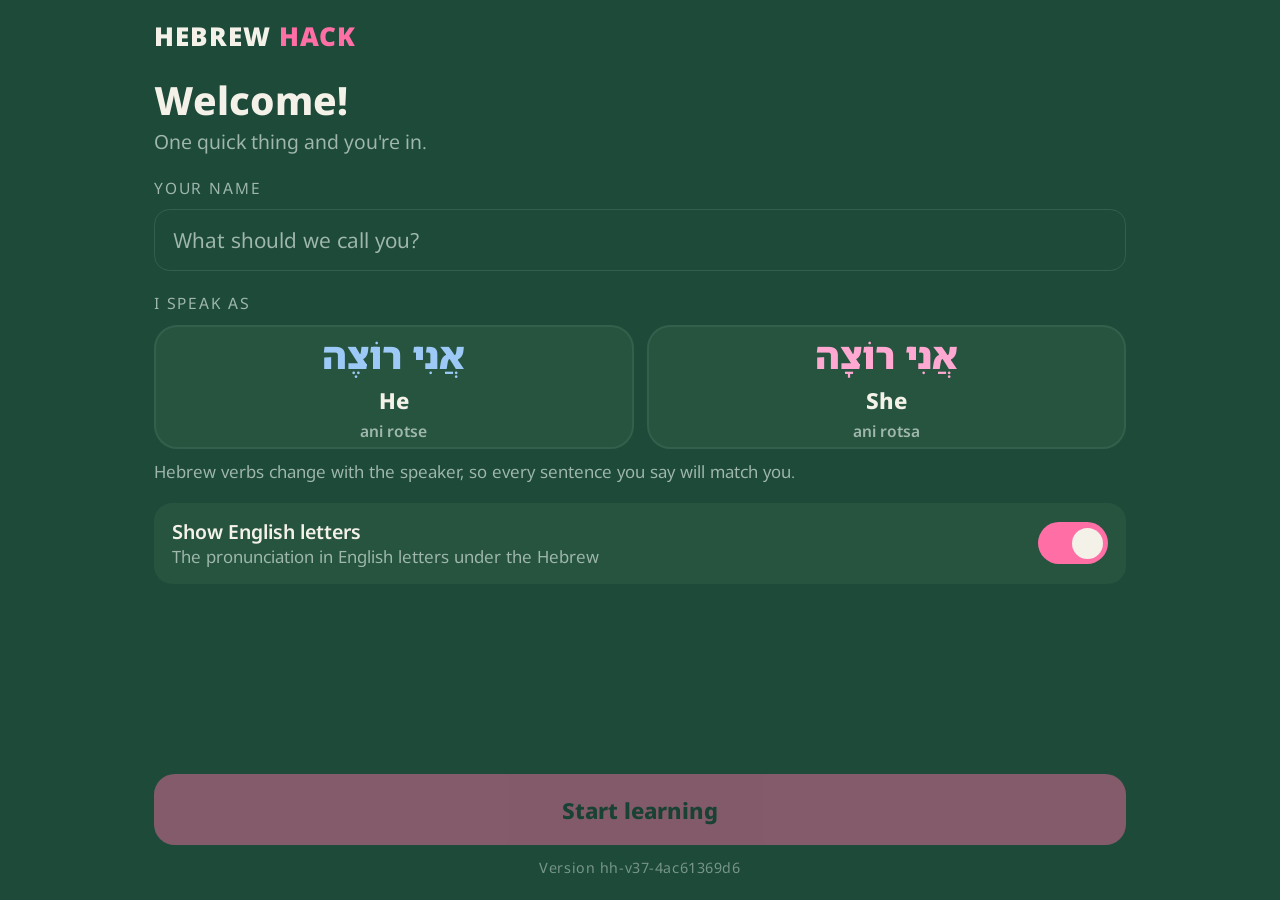
==== commit 28bc52b0: "Update the pilot PWA to the v37 build Replace app/ with the new full build. The service worker cache" ====
--- a/app/index.html
+++ b/app/index.html
@@ -1072,6 +1072,29 @@
 .hh-vctl.in-rot .hh-vsp button{min-width:52px;flex:none}
 .hh-vctl.in-rot .hh-vseek{min-height:46px}
 #oMode[hidden],#oModeL[hidden]{display:none!important}
+
+/* ---------- v37: phone full-screen video: video fills the screen, thin see-through bar on its bottom edge ---------- */
+.hh-vtap{position:fixed;inset:0;z-index:61;background:transparent;-webkit-tap-highlight-color:transparent}
+.hh-vtap[hidden]{display:none}
+#eSpd{display:none}
+.hh-vctl.vfs{z-index:62;display:flex;flex-wrap:nowrap!important;align-items:center;gap:6px;margin:0;border-radius:0;box-shadow:none;
+  padding:6px calc(env(safe-area-inset-right,0px) + 10px) 6px calc(env(safe-area-inset-left,0px) + 10px);
+  background:linear-gradient(to bottom, rgba(0,0,0,.15), rgba(0,0,0,.6));transition:opacity .25s}
+.hh-vctl.vfs .hh-vbtn{flex:none;min-height:44px;min-width:44px;padding:0 10px;font-size:14px;background:rgba(0,0,0,.35);border-color:rgba(244,241,232,.45)}
+.hh-vctl.vfs .hh-vplay{order:1;min-width:84px}
+.hh-vctl.vfs .hh-vback{order:2;min-width:56px}
+.hh-vctl.vfs .hh-vseek{order:3;flex:1 1 auto;min-width:120px;min-height:44px}
+.hh-vctl.vfs .hh-vcc{order:4}
+.hh-vctl.vfs .hh-vcc.on{background:#FF6FA5;border-color:#FF6FA5;color:#1E4A3A}
+.hh-vctl.vfs .hh-vccl{display:none}
+.hh-vctl.vfs #eSpeed{display:none}
+.hh-vctl.vfs #eSpd{display:inline-flex;align-items:center;justify-content:center;order:5;min-width:56px}
+.hh-vctl.vfs #eSpeed[hidden] + #eSpd,.hh-vctl.vfs #eSpd:has(+ #eSpeed[hidden]){display:none}
+.hh-vctl.vfs.vhide,.hh-fbtn.hh-fclose.vfs.vhide{opacity:0;pointer-events:none}
+.hh-fbtn.hh-fclose.vfs{z-index:63;padding:0;min-width:0;width:48px;height:48px;justify-content:center;font-size:0;gap:0;border-radius:50%;
+  background:rgba(0,0,0,.5);color:#F4F1E8;border:2px solid rgba(244,241,232,.6);box-shadow:none;transition:opacity .25s}
+.hh-fbtn.hh-fclose.vfs span{font-size:22px}
+.hh-vctl.vfs .hh-vplay.on{background:#FF6FA5;border-color:#FF6FA5;color:#1E4A3A}
 </style>
 </head>
 <body>
@@ -1119,7 +1142,7 @@
   <div class="hh-toggle"><span>Show English letters<small>The pronunciation in English letters under the Hebrew</small></span>
     <button class="hh-switch" id="oTr" type="button" role="switch" aria-checked="true" aria-label="Show English letters"></button></div>
   <div class="push"><button class="btn" id="oGo" type="button" disabled>Start learning</button></div>
-  <p class="hh-ver" id="oVer">Version hh-v36-0bef87d15c</p>
+  <p class="hh-ver" id="oVer">Version hh-v37-4ac61369d6</p>
 </div>
 
 <!-- STEP OVERVIEW -->
@@ -1149,12 +1172,14 @@
     <button class="hh-vbtn hh-vback" id="eBack5" type="button" aria-label="Back 5 seconds">⟲ 5s</button>
     <button class="hh-vbtn hh-vcc" id="eCC" type="button" aria-pressed="false" hidden>CC Captions</button>
     <div class="hh-vseek" id="eSeek" role="slider" tabindex="0" aria-label="Video position" aria-valuemin="0" aria-valuemax="0" aria-valuenow="0"><div class="hh-vtrack" id="eTrack"><i id="eSeekFill"></i><b id="eSeekThumb"></b></div><span class="hh-vtime" id="eTime">0:00 / 0:00</span></div>
+    <button class="hh-vbtn hh-vspd" id="eSpd" type="button" aria-label="Speed: 1x">1x</button>
     <div class="hh-vsp" id="eSpeed" role="group" aria-label="Speed"><button type="button" data-r="0.5">0.5x</button><button type="button" data-r="0.75">0.75x</button><button type="button" data-r="1" class="on">1x</button><button type="button" data-r="1.25">1.25x</button></div>
   </div>
   <div class="hh-under">
   <button class="hh-fullbig" id="eFull" type="button"><svg viewBox="0 0 24 24" aria-hidden="true"><path d="M4 9V4h5M20 9V4h-5M4 15v5h5M20 15v5h-5" fill="none" stroke="currentColor" stroke-width="2.6" stroke-linecap="round" stroke-linejoin="round"/></svg><span id="eFullTxt">Watch full screen</span></button>
   <p class="hh-vtip" id="eTip" hidden role="note"><i class="hh-vphone" aria-hidden="true">📱</i><svg viewBox="0 0 24 24" aria-hidden="true"><path d="M20 12a8 8 0 1 1-2.3-5.6M20 4v4h-4" fill="none" stroke="currentColor" stroke-width="2.4" stroke-linecap="round" stroke-linejoin="round"/></svg><span><b>Turn your phone sideways</b><small>The video fills the screen. Pinch to zoom.</small></span></p>
   </div>
+  <div class="hh-vtap" id="eTap" hidden></div>
   <button class="hh-fbtn hh-fclose" id="eClose" type="button" aria-label="Close full screen" hidden><span aria-hidden="true">✕</span> Close</button>
   <button class="hh-fbtn hh-fhome" id="eHome" type="button" data-home aria-label="Home: back to the map" hidden>⌂</button>
   <p class="hh-fhint" id="eHint" hidden>Turn your phone sideways for a bigger picture</p>
@@ -5504,7 +5529,7 @@
 function vctlReset(on){
   vcc = null; $("eCtl").hidden = !on; $("eCC").hidden = true; $("eCC").setAttribute("aria-pressed", "false"); $("eCC").classList.remove("on"); $("eCC").textContent = "CC Captions";
   $("eSpeed").hidden = false; document.querySelectorAll("#eSpeed button").forEach(b => b.classList.toggle("on", b.dataset.r === "1"));
-  vctlPlaying(false); vseek.dur = 0; vseek.drag = false; vctlTime(0, 0);
+  vspdSync(); vctlPlaying(false); vseek.dur = 0; vseek.drag = false; vctlTime(0, 0);
 }
 /* v34: ⟲ 5s and a big seek bar (current / total time; tap or drag, also when the bar is turned sideways) */
 const vseek = { dur:0, drag:false, frac:0 };
@@ -5528,8 +5553,8 @@
   vPlayer.getCurrentTime().then(t => vseekTo(Math.min(1, Math.max(0, (t + d) / vseek.dur)))).catch(() => {}); });
 $("eBack5").addEventListener("click", () => { if (!vPlayer) return; sfx("tap");
   vPlayer.getCurrentTime().then(t => { const n = Math.max(0, t - 5); if (vseek.dur > 0) vctlTime(n, vseek.dur); return vPlayer.setCurrentTime(n); }).catch(() => {}); });
-function vctlPlaying(on){ const b = $("ePlay"); b.textContent = on ? "❚❚ Pause" : "▶ Play"; b.setAttribute("aria-label", on ? "Pause" : "Play"); b.classList.toggle("on", !!on); }
-function vctlCC(on){ const b = $("eCC"); b.classList.toggle("on", !!on); b.setAttribute("aria-pressed", String(!!on)); b.textContent = on ? "CC Captions: On" : "CC Captions: Off"; }
+function vctlPlaying(on){ const b = $("ePlay"); b.textContent = on ? "❚❚ Pause" : "▶ Play"; b.setAttribute("aria-label", on ? "Pause" : "Play"); b.classList.toggle("on", !!on); if (vfsOn()) vctlShow(true); }
+function vctlCC(on){ const b = $("eCC"); b.classList.toggle("on", !!on); b.setAttribute("aria-pressed", String(!!on)); b.innerHTML = 'CC<span class="hh-vccl"> Captions: ' + (on ? "On" : "Off") + "</span>"; b.setAttribute("aria-label", "Captions " + (on ? "on" : "off")); if (vfsOn()) layoutFull(); }
 function vctlWire(pl, f, part){
   const mine = () => vPlayer === pl && f.isConnected;
   pl.on("play", () => { if (!mine()) return; vctlPlaying(true); playToFull(); }); pl.on("pause", () => { if (mine()) vctlPlaying(false); }); pl.on("ended", () => { if (mine()) vctlPlaying(false); });
@@ -5537,7 +5562,7 @@
   pl.on("seeked", d => { if (mine() && d && !vseek.drag) vctlTime(d.seconds, vseek.dur || d.duration || 0); });
   pl.getDuration().then(d => { if (mine() && d > 0){ vseek.dur = d; vctlTime(0, d); } }).catch(() => {});
   pl.on("texttrackchange", d => { if (mine() && vcc) vctlCC(!!(d && d.language)); });
-  pl.on("playbackratechange", d => { if (mine() && d) document.querySelectorAll("#eSpeed button").forEach(b => b.classList.toggle("on", Math.abs(+b.dataset.r - d.playbackRate) < 0.01)); });
+  pl.on("playbackratechange", d => { if (mine() && d){ document.querySelectorAll("#eSpeed button").forEach(b => b.classList.toggle("on", Math.abs(+b.dataset.r - d.playbackRate) < 0.01)); vspdSync(); } });
   pl.getTextTracks().then(tr => { if (!mine()) return;
     const isAuto = x => /autogen|auto-generated|automatic|\(AI\)|\bAI\b/i.test((x.language || "") + " " + (x.label || "") + " " + (x.kind || ""));
     const real = (tr || []).filter(x => !isAuto(x)), t = real.find(x => /^en/i.test(x.language)) || real[0];
@@ -5555,7 +5580,7 @@
   (on ? vPlayer.enableTextTrack(vcc.language, vcc.kind) : vPlayer.disableTextTrack()).then(() => vctlCC(on)).catch(() => {}); });
 document.querySelectorAll("#eSpeed button").forEach(b => b.addEventListener("click", () => { if (!vPlayer) return; sfx("tap");
   const rate = +b.dataset.r;
-  vPlayer.setPlaybackRate(rate).then(() => document.querySelectorAll("#eSpeed button").forEach(x => x.classList.toggle("on", x === b)))
+  vPlayer.setPlaybackRate(rate).then(() => { document.querySelectorAll("#eSpeed button").forEach(x => x.classList.toggle("on", x === b)); vspdSync(); })
     .catch(() => { $("eSpeed").hidden = true; });   // the Vimeo account/player doesn't allow speed changes: no selector
 }));
 /* v36: on a phone every Play (ours or Vimeo's) opens the video full screen in landscape:
@@ -5565,6 +5590,36 @@
   const box = $("eFrame");
   if (!isVimeo(box) || !videoRotate() || box.classList.contains("is-full") || $("sEmbed").hidden) return false;
   openFull(); return true;
+}
+/* ---------- v37: phone full-screen video = the video fills the screen, our bar is a thin layer on its bottom edge ----------
+   The bar (and ✕) hide 3s after the video plays; a see-through tap layer over the Vimeo iframe brings them back.
+   While the bar shows and captions are on, the picture moves up by the bar's height so the captions stay above it. */
+const vfsOn = () => $("eCtl").classList.contains("vfs");
+const VFS_BAR = 60;
+let vhideT = null;
+function vctlShow(on){
+  clearTimeout(vhideT); vhideT = null;
+  const ctl = $("eCtl"), was = !ctl.classList.contains("vhide");
+  ctl.classList.toggle("vhide", !on); $("eClose").classList.toggle("vhide", !on);
+  if (was !== on) layoutFull();
+  if (on && vfsOn() && $("ePlay").classList.contains("on")) vhideT = setTimeout(() => { if (vfsOn() && $("ePlay").classList.contains("on")) vctlShow(false); }, 3000);
+}
+function vspdSync(){ const o = document.querySelector("#eSpeed button.on"), r = o ? o.textContent : "1x"; $("eSpd").textContent = r; $("eSpd").setAttribute("aria-label", "Speed: " + r); }
+$("eSpd").addEventListener("click", () => { const bs = [...document.querySelectorAll("#eSpeed button")], i = bs.findIndex(b => b.classList.contains("on")); bs[(i + 1) % bs.length].click(); });
+$("eTap").addEventListener("click", () => { if (vfsOn()) vctlShow($("eCtl").classList.contains("vhide")); });
+$("eCtl").addEventListener("pointerdown", () => { if (vfsOn()) vctlShow(true); });
+function layoutVfs(box, f, ctl){
+  const vv = window.visualViewport, W = Math.round(vv ? vv.width : innerWidth), H = Math.round(vv ? vv.height : innerHeight);
+  const rot = box.classList.contains("rot"), Lg = rot ? H : W, Sh = rot ? W : H, B = VFS_BAR;
+  const shown = !ctl.classList.contains("vhide"), lift = shown && !ctl.hidden && $("eCC").classList.contains("on") && !$("eCC").hidden ? B : 0;
+  // place an element by its centre in the video's own (landscape) frame; turned 90° on an upright phone
+  const place = (el, cx, cy, w, h, imp) => { const s = (k, v) => el.style.setProperty(k, v, "important");
+    s("position", el === f ? "absolute" : "fixed"); s("right", "auto"); s("bottom", "auto"); s("width", w + "px"); s("height", h + "px");
+    s("left", Math.round(rot ? W / 2 - cy : W / 2 + cx) + "px"); s("top", Math.round(rot ? H / 2 + cx : H / 2 + cy) + "px");
+    s("transform-origin", "center"); s("transform", "translate(-50%,-50%)" + (rot ? " rotate(90deg)" : "")); };
+  place(f, 0, -lift, Lg, Sh);   // the whole screen; Vimeo fits its 16:9 picture inside at the biggest size
+  if (!ctl.hidden){ ctl.classList.add("in-rot"); ctl.classList.toggle("in-rot", rot); place(ctl, 0, Sh / 2 - B / 2, Lg, B); }
+  place($("eClose"), Lg / 2 - 34, -Sh / 2 + 30, 48, 48);
 }
 function fullClick(){
   const box = $("eFrame"), f = box.querySelector("iframe");
@@ -5595,9 +5650,14 @@
   const props = ["position","top","left","width","height","transform","transform-origin","right","bottom"];
   props.forEach(k => f.style.removeProperty(k));
   const ctl = $("eCtl"), full = box.classList.contains("is-full"), withBar = full && isVimeo(box) && !ctl.hidden;
-  ["position","top","left","width","height","transform","transform-origin"].forEach(k => ctl.style.removeProperty(k));
+  props.forEach(k => ctl.style.removeProperty(k));
   ctl.classList.toggle("in-full", withBar); ctl.classList.toggle("in-rot", false);
+  const vfs = full && isVimeo(box) && videoRotate();   // v37
+  ctl.classList.toggle("vfs", vfs); $("eClose").classList.toggle("vfs", vfs); $("eTap").hidden = !vfs;
+  ["position","top","left","width","height","transform","transform-origin","right","bottom"].forEach(k => $("eClose").style.removeProperty(k));
+  if (!vfs){ clearTimeout(vhideT); vhideT = null; ctl.classList.remove("vhide"); $("eClose").classList.remove("vhide"); }
   if (!full) return;
+  if (vfs){ userRot = false; box.classList.toggle("rot", isPortrait()); $("eHint").hidden = true; $("eRot").hidden = true; layoutVfs(box, f, ctl); return; }
   if (canRotate(box) && !userRot) box.classList.toggle("rot", isPortrait());
   $("eHint").hidden = !(isVimeo(box) && isPortrait() && !canRotate(box));
   $("eRot").hidden = !(canRotate(box) && isPortrait());
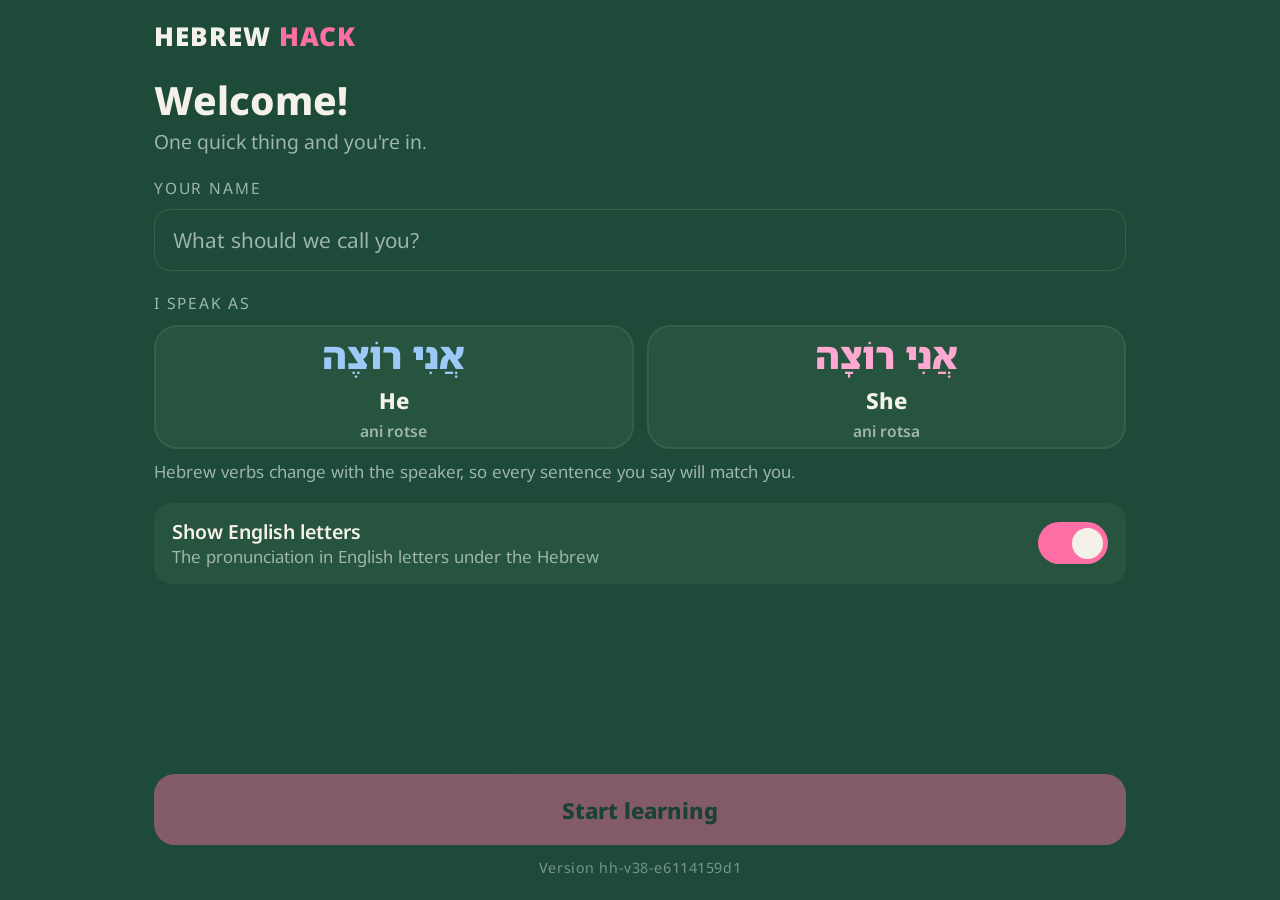
==== commit 7ecadb44: "Update the pilot PWA to the v38 build Replace app/ with the new full build. The service worker cache" ====
--- a/app/index.html
+++ b/app/index.html
@@ -1095,6 +1095,9 @@
   background:rgba(0,0,0,.5);color:#F4F1E8;border:2px solid rgba(244,241,232,.6);box-shadow:none;transition:opacity .25s}
 .hh-fbtn.hh-fclose.vfs span{font-size:22px}
 .hh-vctl.vfs .hh-vplay.on{background:#FF6FA5;border-color:#FF6FA5;color:#1E4A3A}
+
+/* v38: hidden ?testvideo= screen: just the video, its bar and full screen (no lesson buttons) */
+#sEmbed.is-test #eQuit,#sEmbed.is-test .hh-ego,#sEmbed.is-test .hh-lxp,#sEmbed.is-test .hh-lbar .bar{display:none!important}
 </style>
 </head>
 <body>
@@ -1142,7 +1145,7 @@
   <div class="hh-toggle"><span>Show English letters<small>The pronunciation in English letters under the Hebrew</small></span>
     <button class="hh-switch" id="oTr" type="button" role="switch" aria-checked="true" aria-label="Show English letters"></button></div>
   <div class="push"><button class="btn" id="oGo" type="button" disabled>Start learning</button></div>
-  <p class="hh-ver" id="oVer">Version hh-v37-4ac61369d6</p>
+  <p class="hh-ver" id="oVer">Version hh-v38-e6114159d1</p>
 </div>
 
 <!-- STEP OVERVIEW -->
@@ -5333,6 +5336,7 @@
   closeFull();
   paintBar("eBar", "eCount");
   $("eSec").textContent = partLabel(); $("eName").textContent = p.name; $("eHow").textContent = p.how;
+  $("sEmbed").classList.toggle("is-test", !!p.test);   // v38: hidden ?testvideo= screen (no lesson buttons)
   const box = $("eFrame"); box.className = "hh-frame" + (p.type === "video" || p.wide ? " is-wide" : "") + (p.slides ? " is-slides" : "");   // is-slides = Genially: side margins for its arrows   // is-wide = 16:9 content (videos, slides)
   const f = document.createElement("iframe");
   f.src = embedUrl(p); f.title = p.name; f.loading = "eager";
@@ -5691,6 +5695,7 @@
 
 /* ---------- home button on every screen: back to the map, progress kept ---------- */
 function goHome(){
+  $("sEmbed").classList.remove("is-test");
   try{ closeFull(); }catch(e){} closePron();
   clearEmbed(); stopGame();
   if (window.earRelease) window.earRelease();
@@ -5761,7 +5766,18 @@
 booted = true;
 if (A.tr === undefined && A.mode) A.tr = A.mode === "speak";
 applyTr();
-if (A.gender && A.mode){ syncGameSettings(); paintHome(); } else openOnb(false);
+/* v38: hidden test route, not linked anywhere: ?testvideo=<vimeo id>[&h=<hash>] opens one "Watch & learn" screen with the
+   same lesson video player (inline bar, Watch full screen, phone landscape full screen). No captions, no XP, no lesson. */
+function openTestVideo(id, h){
+  unlockAudio(); syncGameSettings();
+  L = { mode:"single", pos:0, t0:Date.now(), said:0, xp:0, ms:0, prev:"", test:true };
+  renderEmbed({ type:"video", sec:"Watch", icon:"🎬", name:"Watch & learn", how:"", xp:0, cc:false, test:true,
+    url:"https://player.vimeo.com/video/" + id + "?loop=1" + (h ? "&h=" + encodeURIComponent(h) : "") });
+  $("eSec").textContent = "";
+}
+const TEST_VIDEO = (() => { try{ const q = new URLSearchParams(location.search), v = (q.get("testvideo") || "").trim(); return /^\d{5,12}$/.test(v) ? { id:v, h:(q.get("h") || "").replace(/[^0-9a-f]/gi, "") } : null; }catch(e){ return null; } })();
+if (TEST_VIDEO) openTestVideo(TEST_VIDEO.id, TEST_VIDEO.h);
+else if (A.gender && A.mode){ syncGameSettings(); paintHome(); } else openOnb(false);
 
 if ("serviceWorker" in navigator){
   window.addEventListener("load", () => navigator.serviceWorker.register("sw.js").then(reg => {
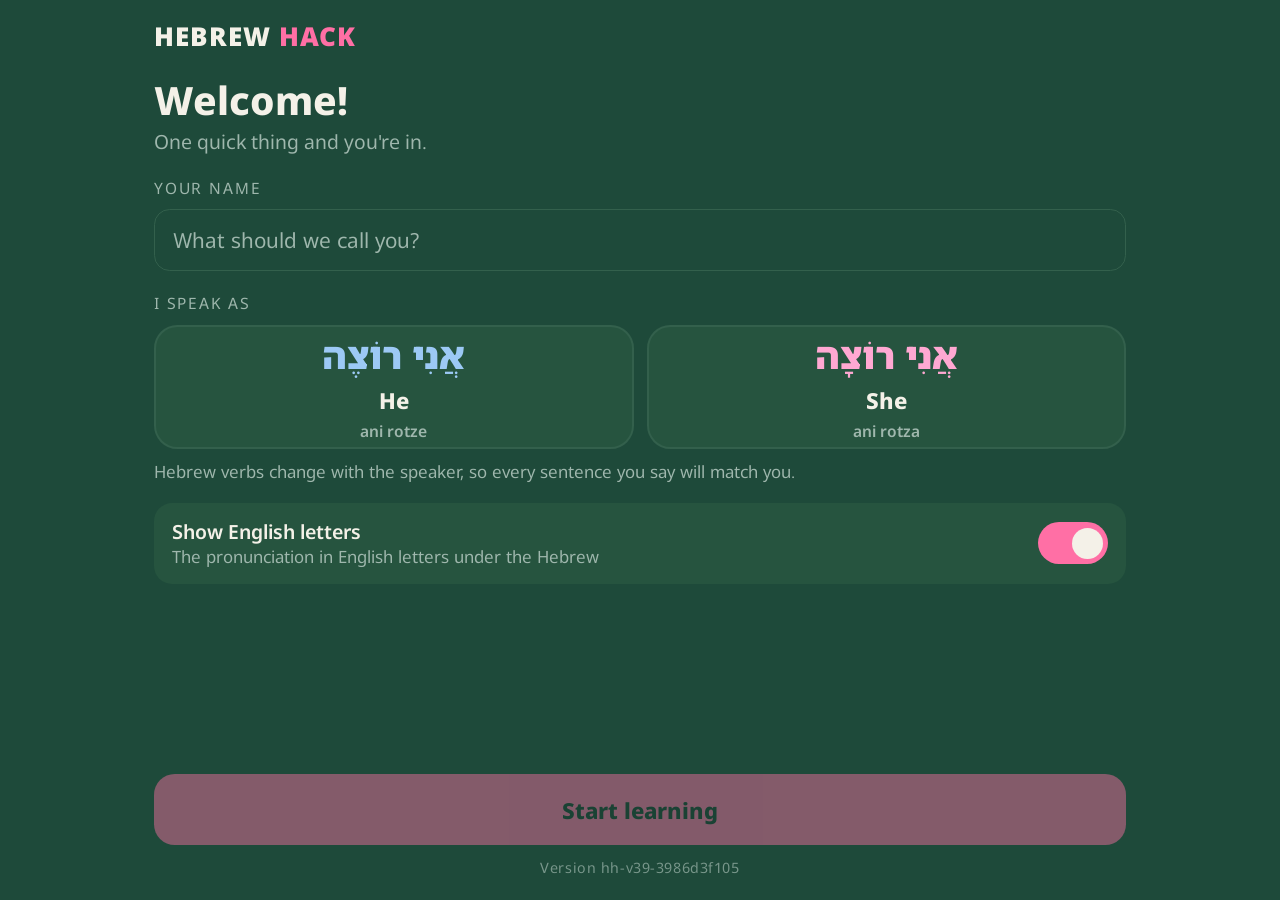
==== commit bdfdf60e: "v39: 3 levels x 10 lessons + 3 Boss Challenges Replace app/ with the v39 build. The service worker c" ====
--- a/app/index.html
+++ b/app/index.html
@@ -1098,6 +1098,134 @@
 
 /* v38: hidden ?testvideo= screen: just the video, its bar and full screen (no lesson buttons) */
 #sEmbed.is-test #eQuit,#sEmbed.is-test .hh-ego,#sEmbed.is-test .hh-lxp,#sEmbed.is-test .hh-lbar .bar{display:none!important}
+
+/* ===================== v39: 3 levels map + game 16 mini-games + game 17 Boss Arena ===================== */
+/* level tabs */
+.hh-levels{display:grid;grid-template-columns:repeat(3,1fr);gap:8px;margin-top:16px}
+.hh-lvtab{display:flex;flex-direction:column;align-items:flex-start;gap:2px;min-height:78px;padding:9px 10px;border-radius:14px;border:1.5px solid var(--divider);
+  background:var(--green-soft);color:var(--cream);text-align:left;font:inherit;cursor:pointer}
+.hh-lvtab small{font-size:10.5px;letter-spacing:.12em;font-weight:900;color:var(--cream-dim)}
+.hh-lvtab b{font-size:12.5px;line-height:1.2;font-weight:800}
+.hh-lvtab i{margin-top:auto;font-style:normal;font-size:11px;font-weight:800;color:var(--cream-dim)}
+.hh-lvtab.on{background:var(--cream);color:var(--green-deep);border-color:var(--cream);box-shadow:0 4px 0 #c9c4b3}
+.hh-lvtab.on small,.hh-lvtab.on i{color:var(--green)}
+.hh-unit39{margin-top:12px}
+.hh-promise{margin:4px 0 0;font-size:14px;line-height:1.35;font-weight:700}
+.hh-lvprog{display:flex;align-items:center;gap:10px;margin-top:10px}
+.hh-lvprog .bar{flex:1;height:8px;border-radius:99px;background:rgba(23,58,45,.25);overflow:hidden}
+.hh-lvprog .bar i{display:block;height:100%;width:0;background:var(--green-deep);border-radius:99px;transition:width .5s}
+.hh-lvprog span{font-size:12px;font-weight:900;white-space:nowrap}
+.hh-nextlv{display:block;margin:-8px auto 8px;background:none;border:0;font:inherit;font-size:13px;color:var(--cream-dim);text-decoration:underline;text-underline-offset:3px}
+/* boss node on the map */
+.hh-map li.is-boss{margin-top:22px;width:200px}
+.hh-node.hh-boss{width:92px;height:92px;border-radius:26px;background:#183B2F;border:3px solid #ffd27a;color:#ffd27a;box-shadow:0 6px 0 #0f271f}
+.hh-node.hh-boss.live{background:#183B2F;color:#ffd27a;box-shadow:0 6px 0 #0f271f,0 0 0 6px rgba(255,210,122,.18)}
+.hh-node.hh-boss.done{background:#ffd27a;color:#183B2F;box-shadow:0 6px 0 #b8954a}
+.hh-node.hh-boss .hh-ring{display:none}
+.hh-map li.is-boss .hh-cap small{color:#ffd27a}
+.hh-newtag{border-color:var(--coral);color:var(--coral)}
+/* ---------- the round player (game 16 + game 17) ---------- */
+.v39-card{position:relative}
+.v39-head{display:flex;align-items:center;gap:8px;flex-wrap:wrap;margin-bottom:10px}
+.v39-stage{font-size:11px;letter-spacing:.1em;font-weight:900;text-transform:uppercase;color:var(--coral)}
+.v39-label{font-size:12px;font-weight:800;color:var(--cream-dim);margin-left:auto}
+.v39-intro{text-align:center;padding:6px 2px 4px}
+.v39-gicon{font-size:56px;line-height:1.1}
+.v39-gname{margin:6px 0 4px;font-size:24px;font-weight:900}
+.v39-theme{margin:0 0 8px;font-size:15px;line-height:1.4;color:var(--cream)}
+.v39-skill{margin:6px 0}
+.v39-stages{list-style:none;margin:12px 0 6px;padding:0;display:flex;flex-direction:column;gap:6px;text-align:left}
+.v39-stages li{display:flex;align-items:center;gap:10px;padding:8px 10px;border-radius:12px;background:var(--green-deep);font-size:14px;font-weight:700}
+.v39-stages li::before{content:attr(data-n);flex:none;display:grid;place-items:center;width:24px;height:24px;border-radius:50%;background:var(--coral);color:var(--green-deep);font-weight:900;font-size:13px}
+.v39-timer{height:8px;border-radius:99px;background:var(--green-deep);overflow:hidden;margin-bottom:10px}
+.v39-timer b{display:block;height:100%;width:100%;background:#ffd27a;border-radius:99px;transition:width .1s linear}
+.v39-timer.late b{background:var(--coral)}
+.v39-scene{display:flex;flex-direction:column;gap:8px}
+.v39-msg{display:flex;align-items:flex-end;gap:8px;max-width:92%}
+.v39-msg.me{align-self:flex-end;flex-direction:row-reverse}
+.v39-face{flex:none;display:grid;place-items:center;width:38px;height:38px;border-radius:50%;background:var(--green-deep);font-size:22px}
+.v39-bub{position:relative;padding:9px 13px;border-radius:18px 18px 18px 6px;background:var(--cream);color:var(--green-deep);font-size:17px;font-weight:700;line-height:1.3}
+.v39-msg.me .v39-bub{border-radius:18px 18px 6px 18px;background:var(--coral);color:var(--green-deep)}
+.v39-who{display:block;font-size:11px;font-weight:900;letter-spacing:.06em;color:var(--green);opacity:.75;margin-bottom:1px}
+.v39-line{font-size:18px;font-weight:800}
+.v39-msg.is-listen .v39-bub{border:2px dashed #2d7a5a}
+.v39-audio{display:inline-block;margin-top:6px;padding:3px 9px;border-radius:99px;font-size:11.5px;font-weight:800;background:var(--green-deep);color:var(--cream)}
+.v39-audio.has{background:var(--green);cursor:pointer}
+.v39-ctx{text-align:center}
+.v39-ctx.is-main{padding:6px 0}
+.v39-big{font-size:46px;line-height:1.15;letter-spacing:2px}
+.v39-txt{font-size:15px;font-weight:700;color:var(--cream-dim);margin-top:2px;line-height:1.35}
+.v39-ctx.is-main .v39-txt{font-size:17px;color:var(--cream)}
+.v39-note{align-self:center;text-align:center;padding:2px 10px}
+.v39-note .v39-big{font-size:34px}
+.v39-thread{display:flex;flex-direction:column;gap:8px;max-height:260px;overflow-y:auto;padding:2px 2px 4px}
+.v39-scene.is-done .v39-thread{max-height:200px}
+.v39-ask{margin:14px 0 8px;font-size:13px;font-weight:900;letter-spacing:.06em;text-transform:uppercase;color:var(--cream-dim)}
+.v39-frame{padding:12px 14px;border-radius:14px;background:var(--green-deep);font-size:20px;font-weight:800;line-height:1.5;text-align:center;margin-bottom:10px}
+.v39-gap{display:inline-block;min-width:64px;padding:0 6px;border-bottom:3px solid var(--coral);color:var(--coral)}
+.v39-gap.ok{border-color:#7fe0a6;color:#7fe0a6}
+.v39-opts.is-list{display:flex;flex-direction:column;gap:8px}
+.v39-opts.is-grid{display:grid;grid-template-columns:1fr 1fr;gap:8px}
+.v39-opts.is-chips{display:flex;flex-wrap:wrap;gap:8px;justify-content:center}
+.v39-opt{min-height:52px;padding:10px 14px;border-radius:14px;border:1.5px solid var(--line);background:var(--green-soft);color:var(--cream);font:inherit;font-size:17px;font-weight:800;text-align:left}
+.v39-opts.is-grid .v39-opt{text-align:center}
+.v39-chip{min-height:46px;padding:8px 14px;border-radius:99px;border:1.5px solid var(--line);background:var(--green-soft);color:var(--cream);font:inherit;font-size:17px;font-weight:800}
+.v39-chip.used{opacity:.25}
+.v39-opt.ok,.v39-chip.ok{background:#7fe0a6;border-color:#7fe0a6;color:var(--green-deep)}
+.v39-opt:disabled:not(.ok),.v39-chip:disabled:not(.used):not(.ok){opacity:.55}
+.glow{border-color:#ffd27a !important;box-shadow:0 0 0 3px rgba(255,210,122,.45),0 0 18px rgba(255,210,122,.55)}
+@media (prefers-reduced-motion:no-preference){ .glow{animation:v39Glow 1s ease-in-out infinite} }
+@keyframes v39Glow{50%{box-shadow:0 0 0 5px rgba(255,210,122,.25),0 0 26px rgba(255,210,122,.75)}}
+.v39-slots{display:flex;flex-wrap:wrap;gap:6px;justify-content:center;padding:10px;border-radius:14px;background:var(--green-deep);margin-bottom:12px;min-height:62px}
+.v39-slot{min-width:58px;min-height:42px;padding:6px 10px;border-radius:12px;border:2px dashed var(--divider);background:transparent;color:var(--cream);font:inherit;font-size:17px;font-weight:800}
+.v39-slot.full{border-style:solid;border-color:var(--cream-dim);background:var(--green-soft)}
+.v39-slots.ok .v39-slot{border-color:#7fe0a6;color:#7fe0a6}
+.v39-hint{text-align:center;line-height:1.4}
+.v39-hint.bad{color:#ffd27a} .v39-hint.good{color:#7fe0a6}
+.v39-checkrow{margin-top:6px}
+.v39-say{margin-top:12px;padding:14px;border-radius:16px;background:var(--green-deep);text-align:center;border:1.5px solid var(--coral)}
+.v39-say-tag{font-size:12px;letter-spacing:.12em;font-weight:900;color:var(--coral);text-transform:uppercase}
+.v39-say-tr{margin-top:6px;font-size:24px;font-weight:900;line-height:1.25}
+.v39-say-en{margin-top:2px;font-size:14px;color:var(--cream-dim)}
+.v39-say-btns{display:flex;flex-wrap:wrap;justify-content:center;gap:6px;margin-top:8px}
+.v39-say-btns .pill,.v39-say-btns .hh-recbtn{margin:4px 2px 0}
+.v39-say-note{margin-top:8px}
+/* ---------- Boss Arena ---------- */
+.v39-arena{background:#183B2F;border:2px solid #2f5a49;
+  background-image:radial-gradient(ellipse at 20% 10%,rgba(255,255,255,.05),transparent 55%),radial-gradient(ellipse at 80% 90%,rgba(255,255,255,.04),transparent 50%),
+  repeating-linear-gradient(115deg,rgba(255,255,255,.012) 0 2px,transparent 2px 6px);box-shadow:inset 0 0 0 6px #10291f,inset 0 0 40px rgba(0,0,0,.35)}
+.v39-bhead{display:flex;align-items:center;gap:8px}
+.v39-bname{flex:1;font-size:13px;font-weight:900;letter-spacing:.08em;color:#ffd27a}
+.v39-bstars{font-size:13px;font-weight:900;white-space:nowrap}
+.v39-hp{display:flex;justify-content:center;gap:2px;margin:10px 0 6px;font-size:19px;line-height:1}
+.v39-hp i{font-style:normal;transition:transform .2s}
+.v39-hp i.off{opacity:.55;filter:grayscale(1)}
+.v39-hp.hit{animation:v39Hit .45s}
+@keyframes v39Hit{15%{transform:translateX(-7px) rotate(-1deg)}35%{transform:translateX(7px) rotate(1deg)}55%{transform:translateX(-4px)}75%{transform:translateX(4px)}}
+@media (prefers-reduced-motion:reduce){ .v39-hp.hit{animation:none} }
+.v39-bstage{text-align:center;font-size:11px;letter-spacing:.12em;font-weight:900;color:var(--cream-dim)}
+.v39-track{margin:8px 0 10px;text-align:center}
+.v39-track small{display:block;font-size:10.5px;letter-spacing:.1em;font-weight:800;color:var(--cream-dim);text-transform:uppercase}
+.v39-trow{display:flex;justify-content:center;gap:3px;margin-top:3px;font-size:17px}
+.v39-trow span{opacity:.45} .v39-trow span.done{opacity:1} .v39-trow span.now{opacity:1;transform:scale(1.3)}
+.v39-banner{text-align:center;padding:22px 8px}
+.v39-banner b{display:block;font-size:30px;font-weight:900;color:#ffd27a}
+.v39-banner span{display:block;margin-top:6px;font-size:15px;font-weight:700}
+.v39-arena .v39-bub{background:#f4f1e8}
+.v39-arena .v39-opt,.v39-arena .v39-chip{background:#21483a}
+.v39-arena .v39-frame,.v39-arena .v39-slots,.v39-arena .v39-say,.v39-arena .v39-stages li{background:#10291f}
+.v39-arena.v39-phase3{border-color:#ffd27a}
+/* layout: rounds start at the top of the card; intro / end card stay centred */
+.v39-sec .card{justify-content:flex-start;align-items:stretch}
+.v39-sec .v39-intro:not([hidden]),.v39-sec .hh-sn-end:not([hidden]),.v39-sec .v39-banner:not([hidden]){margin-top:auto;margin-bottom:auto}
+.v39-head{justify-content:center}
+.v39-gap{min-height:1.3em;vertical-align:bottom}
+/* chips look like the chips in the other games */
+.v39-chip{background:var(--cream);border-color:var(--cream);color:var(--green-deep)}
+.v39-chip.used{opacity:.22}
+.v39-arena .v39-chip{background:#f4f1e8;color:#183B2F}
+.v39-msg{align-self:flex-start;text-align:left}
+.v39-msg.me{align-self:flex-end}
 </style>
 </head>
 <body>
@@ -1114,10 +1242,12 @@
     </div>
   </header>
   <div class="hh-hello"><img src="icons/avatar.webp" alt="" width="56" height="56">
-    <div><b id="hHi">Shalom!</b><small id="hSub">Short steps, out loud. Tap the glowing step.</small></div></div>
-  <div class="hh-unit"><small>LEVEL 1</small><b>First words and sentences</b></div>
+    <div><b id="hHi">Shalom!</b><small id="hSub">Short lessons, out loud. Tap the glowing lesson.</small></div></div>
+  <div class="hh-levels" id="hLevels" role="tablist" aria-label="Levels"></div>
+  <div class="hh-unit hh-unit39"><small id="hUnitN">LEVEL 1</small><b id="hUnitT">First Words, Real Sentences</b><p class="hh-promise" id="hUnitP"></p>
+    <div class="hh-lvprog"><div class="bar"><i id="hUnitBar"></i></div><span id="hUnitC">0 / 11 done</span></div></div>
   <ol class="hh-map" id="hMap"></ol>
-  <p class="hh-note">More steps open here soon.</p>
+  <button class="hh-note hh-nextlv" id="hNote" type="button"></button>
 </div>
 
 <!-- ONBOARDING (once) / SETTINGS -->
@@ -1129,15 +1259,15 @@
   <input class="name" id="oName" type="text" maxlength="20" autocomplete="given-name" placeholder="What should we call you?">
   <div class="label">I speak as</div>
   <div class="hh-gender" id="oGender">
-    <button type="button" data-value="m" aria-pressed="false"><span class="hh-he" lang="he">אֲנִי רוֹצֶה</span>He<small>ani rotse</small></button>
-    <button type="button" data-value="f" aria-pressed="false"><span class="hh-he" lang="he">אֲנִי רוֹצָה</span>She<small>ani rotsa</small></button>
+    <button type="button" data-value="m" aria-pressed="false"><span class="hh-he" lang="he">אֲנִי רוֹצֶה</span>He<small>ani rotze</small></button>
+    <button type="button" data-value="f" aria-pressed="false"><span class="hh-he" lang="he">אֲנִי רוֹצָה</span>She<small>ani rotza</small></button>
   </div>
   <p class="sub" style="font-size:13px;margin-top:8px">Hebrew verbs change with the speaker, so every sentence you say will match you.</p>
   <div class="label" id="oModeL">How I want to learn</div>
   <div class="hh-mode" id="oMode">
     <button type="button" data-value="speak" aria-pressed="false">
       <span class="hh-mode-ic" aria-hidden="true">🎧</span><b>Just speak</b>
-      <span class="hh-mode-demo">ani rotse</span><small>Sound only, no Hebrew letters</small></button>
+      <span class="hh-mode-demo">ani rotze</span><small>Sound only, no Hebrew letters</small></button>
     <button type="button" data-value="read" aria-pressed="false">
       <span class="hh-mode-ic" aria-hidden="true">📖</span><b>Speak + read</b>
       <span class="hh-mode-demo hh-he" lang="he" dir="rtl">אֲנִי רוֹצֶה</span><small>Shows the Hebrew letters</small></button>
@@ -1145,7 +1275,7 @@
   <div class="hh-toggle"><span>Show English letters<small>The pronunciation in English letters under the Hebrew</small></span>
     <button class="hh-switch" id="oTr" type="button" role="switch" aria-checked="true" aria-label="Show English letters"></button></div>
   <div class="push"><button class="btn" id="oGo" type="button" disabled>Start learning</button></div>
-  <p class="hh-ver" id="oVer">Version hh-v38-e6114159d1</p>
+  <p class="hh-ver" id="oVer">Version hh-v39-3986d3f105</p>
 </div>
 
 <!-- STEP OVERVIEW -->
@@ -1691,11 +1821,11 @@
 const LEX = {
   ani:{he:"אֲנִי",tr:"ani"}, ata:{he:"אַתָּה",tr:"ata"}, at:{he:"אַתְּ",tr:"at"},
   hu:{he:"הוּא",tr:"hu"}, hi:{he:"הִיא",tr:"hi"}, lo:{he:"לֹא",tr:"lo"}, ken:{he:"כֵּן",tr:"ken"},
-  rotze:{he:"רוֹצֶה",tr:"rotse"}, rotza:{he:"רוֹצָה",tr:"rotsa"},
+  rotze:{he:"רוֹצֶה",tr:"rotze"}, rotza:{he:"רוֹצָה",tr:"rotza"},
   ohev:{he:"אוֹהֵב",tr:"ohev"}, ohevet:{he:"אוֹהֶבֶת",tr:"ohevet"},
-  tzarich:{he:"צָרִיךְ",tr:"tsarikh"}, tzricha:{he:"צְרִיכָה",tr:"tsrikha"},
+  tzarich:{he:"צָרִיךְ",tr:"tzarikh"}, tzricha:{he:"צְרִיכָה",tr:"tzrikha"},
   yachol:{he:"יָכוֹל",tr:"yakhol"}, yechola:{he:"יְכוֹלָה",tr:"yekhola"},
-  kafe:{he:"קָפֶה",tr:"kafe"}, pitza:{he:"פִּיצָה",tr:"pitsa"}, mayim:{he:"מַיִם",tr:"mayim"},
+  kafe:{he:"קָפֶה",tr:"kafe"}, pitza:{he:"פִּיצָה",tr:"pitza"}, mayim:{he:"מַיִם",tr:"mayim"},
   ledaber:{he:"לְדַבֵּר",tr:"ledaber"}, ivrit:{he:"עִבְרִית",tr:"ivrit"}, leechol:{he:"לֶאֱכֹל",tr:"le'ekhol"},
   /* extra words used only in the café chat (game 5) */
   chalav:{he:"חָלָב",tr:"khalav"}, sukar:{he:"סֻכָּר",tr:"sukar"}, te:{he:"תֵּה",tr:"te"}, uga:{he:"עוּגָה",tr:"uga"},
@@ -2115,7 +2245,7 @@
 
 function show(id){
   cancelAnimationFrame(raf); clearTimeout(timer); recStop(true); streak = 0;
-  ["home","g1","g2","g3","g4","g5","g6","g7","g8","g9","g10","g11","g12","g13","g14","g15","words","setup","stage","done"].forEach(s => { if ($(s)) $(s).hidden = (s !== id); });
+  ["home","g1","g2","g3","g4","g5","g6","g7","g8","g9","g10","g11","g12","g13","g14","g15","g16","g17","words","setup","stage","done"].forEach(s => { if ($(s)) $(s).hidden = (s !== id); });
   document.querySelectorAll(".card").forEach(c => c.classList.toggle("speak-track", S.track === "speak"));
 }
 function showKeep(id){ show(id); }
@@ -2744,8 +2874,8 @@
    Only orders with a real recording are used (KNIZ ENGLISH, eleven_v4, Nov 15). Traps: the other pronoun, "ani", and the verb form that doesn't fit. */
 Object.assign(LEX, {
   anachnu:{he:"אֲנַחְנוּ",tr:"anakhnu"}, hem:{he:"הֵם",tr:"hem"}, hen:{he:"הֵן",tr:"hen"},
-  rotzim:{he:"רוֹצִים",tr:"rotsim"}, rotzot:{he:"רוֹצוֹת",tr:"rotsot"},
-  tzrichim:{he:"צְרִיכִים",tr:"tsrikhim"}, tzrichot:{he:"צְרִיכוֹת",tr:"tsrikhot"}
+  rotzim:{he:"רוֹצִים",tr:"rotzim"}, rotzot:{he:"רוֹצוֹת",tr:"rotzot"},
+  tzrichim:{he:"צְרִיכִים",tr:"tzrikhim"}, tzrichot:{he:"צְרִיכוֹת",tr:"tzrikhot"}
 });
 const RUSH3_WHO = { hu:["He","👨","hi"], hi:["She","👩","hu"], anachnu:["We","👥","hem"], hem:["They (men)","👬","hen"], hen:["They (women)","👭","hem"] };
 const RUSH3_VERB = {   // form -> [English (he/she), English (plural), the trap form]
@@ -3167,8 +3297,8 @@
 Object.assign(LEX, { atem:{he:"אַתֶּם",tr:"atem"}, aten:{he:"אַתֶּן",tr:"aten"} });
 Object.assign(AUDIO, { ani:"ani.mp3", ata:"ata.mp3", at:"at.mp3", hu:"hu.mp3", hi:"hi.mp3", anachnu:"anachnu.mp3", atem:"atem.mp3", aten:"aten.mp3", hem:"hem.mp3", hen:"hen.mp3" });
 const SNAP_PEOPLE = [
-  { id:"yonatan", name:"Yonatan", g:"m", face:"👨🏽" }, { id:"noa", name:"Noa", g:"f", face:"👩🏻" },
-  { id:"dani", name:"Dani", g:"m", face:"👦🏼" },      { id:"maya", name:"Maya", g:"f", face:"👧🏽" },
+  { id:"yonatan", name:"Yoni", g:"m", face:"👨🏽" }, { id:"noa", name:"Dana", g:"f", face:"👩🏻" },
+  { id:"dani", name:"Ben", g:"m", face:"👦🏼" },      { id:"maya", name:"Maya", g:"f", face:"👧🏽" },
   { id:"yosi", name:"Yosi", g:"m", face:"👴🏻" }
 ];
 const SNAP_EN = { ani:"I", anachnu:"we", hu:"he", hi:"she", hem:"they (boys / mixed)", hen:"they (girls)", ata:"you (to a boy)", at:"you (to a girl)", atem:"you (to boys / mixed)", aten:"you (to girls)" };
@@ -3350,12 +3480,12 @@
 $("g9shoot").addEventListener("click", () => snapShoot(false));
 $("g9hear").addEventListener("click", () => { if (s9 && s9.cur) speak([s9.cur.t]); });
 $("g9next").addEventListener("click", () => { if (!s9 || s9.phase !== "photo") return; if (s9.practice){ if (!A.snapDemoSeen){ A.snapDemoSeen = 1; saveA(); } return snapDemoEnd(); } s9.i++; nextSnap(); });
-/* v21 how to play: the hand plays "hi" (Camera + Noa + Snap), then "at" (Video call), then one guided turn ("hu"), then the real run */
+/* v21 how to play: the hand plays "hi" (Camera + Dana + Snap), then "at" (Video call), then one guided turn ("hu"), then the real run */
 let snapReal = null, snapTok = 0, snapGuide = 0;
 const snapDemoS = order => ({ order, i:0, clean:0, said:0, tries:0, mode:"selfie", inFrame:[], phase:"idle", saidNow:false, noMic:true, t:0, left:0, demo:true });
 const snapModeBtn = m => document.querySelector('#g9modes button[data-mode="' + m + '"]');
 /* v22: spoken narration (KNIZ English voice, one ElevenLabs take, 11.7s). The hand follows its words on a clock:
-   0.0 "You'll hear a word" -> 🔊 hi | 2.6 "selfie" | 4.4 "camera" | 6.1 "phone" | 7.7 picks Camera | 8.3 "tap the right people" -> Noa | 9.8 "Quick, before the timer…" -> timer, Snap */
+   0.0 "You'll hear a word" -> 🔊 hi | 2.6 "selfie" | 4.4 "camera" | 6.1 "phone" | 7.7 picks Camera | 8.3 "tap the right people" -> Dana | 9.8 "Quick, before the timer…" -> timer, Snap */
 const snapNarr = new Audio(AUDIO_BASE + "snap_demo_narration.mp3"); snapNarr.preload = "auto";
 function snapNarrStop(){ try{ snapNarr.pause(); snapNarr.currentTime = 0; }catch(e){} }
 async function demoPoint(el, ok){   // move the hand there and hold, no tap
@@ -3750,33 +3880,33 @@
 window.rpState = () => ({ phase:r10.phase, i:r10.i, step:r10.step, ans:r10.ans, ids:r10.ids.slice(), cue:r10.cur && r10.cur.cue, opts:[...document.querySelectorAll("#g10opts .hh-rp-opt")].map(b => b.dataset.w), msg:$("g10msg").textContent });
 
 /* ---------- Game 11: CHAT BACK (STEP 5, The TO-Words) ----------
-   A friend texts "At rotsa lishon? 😴". You answer "Ken, ani rotsa lishon": the key skill is the pronoun switch
+   A friend texts "At rotza lishon? 😴". You answer "Ken, ani rotza lishon": the key skill is the pronoun switch
    (at / ata -> ani in your own gender form, atem -> anakhnu + -im, aten -> anakhnu + -ot, hu -> hu, hi -> hi).
    Latin letters only, no audio yet (the 🔊 button stays hidden until recordings exist). */
 const CB_VERB = {
-  rotse:  { m:"rotse",  f:"rotsa",   mp:"rotsim",   fp:"rotsot" },
+  rotze:  { m:"rotze",  f:"rotza",   mp:"rotzim",   fp:"rotzot" },
   yakhol: { m:"yakhol", f:"yekhola", mp:"yekholim", fp:"yekholot" },
-  tsarikh:{ m:"tsarikh",f:"tsrikha", mp:"tsrikhim", fp:"tsrikhot" },
+  tzarikh:{ m:"tzarikh",f:"tzrikha", mp:"tzrikhim", fp:"tzrikhot" },
   ohev:   { m:"ohev",   f:"ohevet",  mp:"ohavim",   fp:"ohavot" }
 };
 const CB_INF = ["le'ekhol","lishtot","lishon","lalekhet","lilmod","ledaber","liknot","lesakhek","lavo","lenasot","laazor","leshalem"];
 const CB_FORM = { ata:"m", at:"f", atem:"mp", aten:"fp", hu:"m", hi:"f", ani:"", anakhnu:"" };
-/* v25 (Eli): rounds 1-3 warm-up = the friend asks the full question, you switch the pronoun ("Ken, ani rotsa lishon").
-   Rounds 4-10 = emoji messages: verb emoji + action emoji, you answer about yourself ("Ani tsrikha lilmod"). The key is always on screen. */
-const CB_KEY = [ ["💭","rotse","want"], ["💪","yakhol","can"], ["⏰","tsarikh","need"], ["❤️","ohev","love"] ];
-const CB_VE = { rotse:"💭", yakhol:"💪", tsarikh:"⏰", ohev:"❤️" }, CB_VEN = { rotse:"want", yakhol:"can", tsarikh:"need", ohev:"love" };
+/* v25 (Eli): rounds 1-3 warm-up = the friend asks the full question, you switch the pronoun ("Ken, ani rotza lishon").
+   Rounds 4-10 = emoji messages: verb emoji + action emoji, you answer about yourself ("Ani tzrikha lilmod"). The key is always on screen. */
+const CB_KEY = [ ["💭","rotze","want"], ["💪","yakhol","can"], ["⏰","tzarikh","need"], ["❤️","ohev","love"] ];
+const CB_VE = { rotze:"💭", yakhol:"💪", tzarikh:"⏰", ohev:"❤️" }, CB_VEN = { rotze:"want", yakhol:"can", tzarikh:"need", ohev:"love" };
 /* action emoji -> TO-word: only STEP 5 words, one clear picture each */
 const CB_ACT = { lishon:"😴", "le'ekhol":"🍕", lishtot:"☕", lilmod:"📚", lesakhek:"⚽", liknot:"🛒", ledaber:"🗣️", lalekhet:"🚶" };
 /* q: you (one, your gender) | youMix (you + a boy: atem) | youGirls (you + girls: aten; atem for a boy) | hu | hi ; emoji:true = the emoji stage (about you) */
 const CB_ROUNDS = [
-  { who:"noa", q:"you", v:"rotse", inf:"lishon", emo:"😴", back:"😴💤" },
+  { who:"noa", q:"you", v:"rotze", inf:"lishon", emo:"😴", back:"😴💤" },
   { who:"dani", q:"hu", v:"yakhol", inf:"lalekhet", emo:"👦🚶", back:"👍" },
-  { who:"yosi", q:"youGirls", v:"tsarikh", inf:"lilmod", emo:"📚", back:"📚💪" },
+  { who:"yosi", q:"youGirls", v:"tzarikh", inf:"lilmod", emo:"📚", back:"📚💪" },
   { who:"maya", emoji:true, v:"ohev", inf:"le'ekhol", back:"🍕😋" },
-  { who:"noa", emoji:true, v:"tsarikh", inf:"lilmod", back:"📚👍" },
-  { who:"yonatan", emoji:true, v:"rotse", inf:"lishon", back:"😴💤" },
+  { who:"noa", emoji:true, v:"tzarikh", inf:"lilmod", back:"📚👍" },
+  { who:"yonatan", emoji:true, v:"rotze", inf:"lishon", back:"😴💤" },
   { who:"dani", emoji:true, v:"yakhol", inf:"lesakhek", back:"⚽🙌" },
-  { who:"maya", emoji:true, v:"tsarikh", inf:"liknot", back:"🛒👌" },
+  { who:"maya", emoji:true, v:"tzarikh", inf:"liknot", back:"🛒👌" },
   { who:"yosi", emoji:true, v:"ohev", inf:"lishtot", back:"☕😊" },
   { who:"noa", emoji:true, v:"yakhol", inf:"ledaber", back:"🗣️👏" }
 ];
@@ -3920,7 +4050,7 @@
   clearTimeout(c11 && c11.t); clearInterval(cbGuide); demoPulse(null);
   if (!cbReal) cbReal = c11;
   const tok = ++cbTok, ok = () => tok === cbTok && !$("g11").hidden;
-  c11 = cbState([{ who:"noa", q:"you", v:"rotse", inf:"lishon", emo:"😴", back:"😴💤" }]); c11.demo = true;
+  c11 = cbState([{ who:"noa", q:"you", v:"rotze", inf:"lishon", emo:"😴", back:"😴💤" }]); c11.demo = true;
   $("g11skip").hidden = !A.chatDemoSeen; $("g11how").hidden = true;
   cbRound(); demoLab("g11lab", "💬 Read the message");
   await demoWait(1600); if (!ok()) return;
@@ -3996,14 +4126,14 @@
   { id:"hem", sp:"Eilai", tr:"Hem.", en:"They (boys / mixed)", emo:"👬" },
   { id:"hen", sp:"Eilai", tr:"Hen.", en:"They (girls)", emo:"👭" } ],
   step5:[
-  { id:"s5_01", sp:"Dana", tr:"Ani ohevet le'ekhol pitsa.", en:"I (f) love to eat pizza.", emo:"🍕" },
-  { id:"s5_02", sp:"Yoni", tr:"Ani rotse lishtot kafe.", en:"I (m) want to drink coffee.", emo:"☕" },
+  { id:"s5_01", sp:"Dana", tr:"Ani ohevet le'ekhol pitza.", en:"I (f) love to eat pizza.", emo:"🍕" },
+  { id:"s5_02", sp:"Yoni", tr:"Ani rotze lishtot kafe.", en:"I (m) want to drink coffee.", emo:"☕" },
   { id:"s5_03", sp:"Dana", tr:"Ani yekhola lehazmin glida.", en:"I (f) can order ice cream.", emo:"🍦" },
-  { id:"s5_04", sp:"Yoni", tr:"Ani tsarikh leshalem.", en:"I (m) need to pay.", emo:"💳" },
+  { id:"s5_04", sp:"Yoni", tr:"Ani tzarikh leshalem.", en:"I (m) need to pay.", emo:"💳" },
   { id:"s5_06", sp:"Yoni", tr:"Ani ohev lesakhek kaduregel.", en:"I (m) love to play soccer.", emo:"⚽" },
-  { id:"s5_08", sp:"Yoni", tr:"Ani rotse lenasot levashel pasta.", en:"I (m) want to try to cook pasta.", emo:"🍝" },
+  { id:"s5_08", sp:"Yoni", tr:"Ani rotze lenasot levashel pasta.", en:"I (m) want to try to cook pasta.", emo:"🍝" },
   { id:"s5_10", sp:"Yoni", tr:"Ani yakhol ledaber ivrit.", en:"I (m) can speak Hebrew.", emo:"🗣️" },
-  { id:"s5_13", sp:"Yoni", tr:"Ani tsarikh lishon.", en:"I (m) need to sleep.", emo:"😴" } ],
+  { id:"s5_13", sp:"Yoni", tr:"Ani tzarikh lishon.", en:"I (m) need to sleep.", emo:"😴" } ],
   // s6_06 "yesh lakhen" / s6_08 "yesh lahen" left out: Whisper hears "lakhem" / "lahem" (Eli to listen first)
   // STEP 6-8: the existing KNIZ Speak clips (/workspace/kniz-have-audio/fixed, kniz-questions-audio, kniz-gender-audio), one voice
   step6:[
@@ -4024,8 +4154,8 @@
   { id:"s7_05", sp:"Eilai", tr:"Lama?", en:"Why?", emo:"🤔" },
   { id:"s7_06", sp:"Eilai", tr:"Eikh?", en:"How?", emo:"🛠️" },
   { id:"s7_07", sp:"Eilai", tr:"Kama?", en:"How many? How much?", emo:"🔢" },
-  { id:"s7_08", sp:"Eilai", tr:"Ma ata rotse?", en:"What do you (m) want?", emo:"🛒" },
-  { id:"s7_09", sp:"Eilai", tr:"Mi rotse?", en:"Who wants?", emo:"🙋" },
+  { id:"s7_08", sp:"Eilai", tr:"Ma ata rotze?", en:"What do you (m) want?", emo:"🛒" },
+  { id:"s7_09", sp:"Eilai", tr:"Mi rotze?", en:"Who wants?", emo:"🙋" },
   { id:"s7_10", sp:"Eilai", tr:"Eifo hu?", en:"Where is he?", emo:"🔎" },
   { id:"s7_11", sp:"Eilai", tr:"Matai ata yakhol?", en:"When can you (m)?", emo:"📅💪" },
   { id:"s7_12", sp:"Eilai", tr:"Ma yesh la?", en:"What does she have?", emo:"👜" } ],
@@ -4033,7 +4163,7 @@
   { id:"s8_01", sp:"Eilai", tr:"Kafe tov.", en:"Good coffee.", emo:"☕" },
   { id:"s8_02", sp:"Eilai", tr:"Glida tova.", en:"Good ice cream.", emo:"🍦" },
   { id:"s8_03", sp:"Eilai", tr:"Bayit gadol.", en:"A big house.", emo:"🏠" },
-  { id:"s8_04", sp:"Eilai", tr:"Pitsa gdola.", en:"A big pizza.", emo:"🍕" },
+  { id:"s8_04", sp:"Eilai", tr:"Pitza gdola.", en:"A big pizza.", emo:"🍕" },
   { id:"s8_05", sp:"Eilai", tr:"Khatul katan.", en:"A small cat.", emo:"🐱" },
   { id:"s8_06", sp:"Eilai", tr:"Monit ktana.", en:"A small taxi.", emo:"🚕" },
   { id:"s8_07", sp:"Eilai", tr:"Yeled tov.", en:"A good boy.", emo:"👦" },
@@ -4041,18 +4171,18 @@
   { id:"s8_09", sp:"Eilai", tr:"Yeladim tovim.", en:"Good kids.", emo:"🧒" },
   { id:"s8_10", sp:"Eilai", tr:"Yeladot tovot.", en:"Good girls.", emo:"👭" },
   { id:"s8_11", sp:"Eilai", tr:"Bayit khadash.", en:"A new house.", emo:"🏡" },
-  { id:"s8_12", sp:"Eilai", tr:"Hi rotsa glida gdola.", en:"She wants a big ice cream.", emo:"🍨" } ]
+  { id:"s8_12", sp:"Eilai", tr:"Hi rotza glida gdola.", en:"She wants a big ice cream.", emo:"🍨" } ]
 };
 /* v30 (Claude review C3): STEP 4, 8 existing STEP 4 clips. [he clip, she clip, he text, she text, English, emoji]; one id = the same line for both */
 const SAY4 = [
-  ["ani-rotze-kafe","ani-rotza-kafe","Ani rotse kafe.","Ani rotsa kafe.","I want coffee.","☕"],
-  ["ani-rotze-te-im-chalav","ani-rotza-te-im-chalav","Ani rotse te im khalav.","Ani rotsa te im khalav.","I want tea with milk.","🍵🥛"],
-  ["ani-tzarich-mayim","ani-tzricha-mayim","Ani tsarikh mayim.","Ani tsrikha mayim.","I need water.","💧"],
-  ["ani-lo-rotze-pitza","ani-lo-rotza-pitza","Ani lo rotse pitsa.","Ani lo rotsa pitsa.","I don't want pizza.","🚫🍕"],
-  ["hu-rotze-mayim","","Hu rotse mayim.","","He wants water.","👦💧"],
-  ["hi-tzricha-chalav","","Hi tsrikha khalav.","","She needs milk.","👧🥛"],
-  ["anachnu-rotzim-pitza","","Anakhnu rotsim pitsa.","","We want pizza.","👫🍕"],
-  ["hen-rotzot-te","","Hen rotsot te.","","They (girls) want tea.","👭🍵"] ];
+  ["ani-rotze-kafe","ani-rotza-kafe","Ani rotze kafe.","Ani rotza kafe.","I want coffee.","☕"],
+  ["ani-rotze-te-im-chalav","ani-rotza-te-im-chalav","Ani rotze te im khalav.","Ani rotza te im khalav.","I want tea with milk.","🍵🥛"],
+  ["ani-tzarich-mayim","ani-tzricha-mayim","Ani tzarikh mayim.","Ani tzrikha mayim.","I need water.","💧"],
+  ["ani-lo-rotze-pitza","ani-lo-rotza-pitza","Ani lo rotze pitza.","Ani lo rotza pitza.","I don't want pizza.","🚫🍕"],
+  ["hu-rotze-mayim","","Hu rotze mayim.","","He wants water.","👦💧"],
+  ["hi-tzricha-chalav","","Hi tzrikha khalav.","","She needs milk.","👧🥛"],
+  ["anachnu-rotzim-pitza","","Anakhnu rotzim pitza.","","We want pizza.","👫🍕"],
+  ["hen-rotzot-te","","Hen rotzot te.","","They (girls) want tea.","👭🍵"] ];
 SAY_SETS.step4 = () => SAY4.map(([m, f, tm, tf, en, emo]) => { const she = A.gender === "f" && f; return { id:she ? f : m, sp:"Eilai", tr:she ? tf : tm, en, emo }; });
 SAY4.forEach(r => { if (r[0]) AUDIO[r[0]] = AUDIO[r[0]] || r[0] + ".mp3"; if (r[1]) AUDIO[r[1]] = AUDIO[r[1]] || r[1] + ".mp3"; });
 /* v30 (Claude review C7): the speaker is on every card, and the lines in the learner's own gender come first */
@@ -4101,10 +4231,10 @@
   const o = s12.set[s12.i]; s12.cur = o; s12.saidNow = false; s12.phase = "say";
   $("g12bar").style.width = (s12.i / s12.set.length * 100) + "%"; $("g12count").textContent = (s12.i + 1) + " / " + s12.set.length;
   $("g12tag").textContent = "Now say it yourself"; $("g12emo").textContent = o.emo;
-  $("g12tr").textContent = o.tr; $("g12en").textContent = o.en; $("g12sp").textContent = o.sp + " says:";
+  $("g12tr").textContent = o.tr; $("g12en").textContent = o.en; $("g12sp").textContent = o.id ? o.sp + " says:" : "Say it yourself:";   // v39: no clip yet -> no "says"
   spRepReset(); if (s12.noMic) spNoMic();
   pop($("g12card"));
-  speak([o.id]);
+  if (o.id) speak([o.id]);
 }
 function sayEnd(){
   s12.phase = "end"; spRelease();
@@ -4117,7 +4247,7 @@
   if (spUrl){ URL.revokeObjectURL(spUrl); spUrl = null; }
   $("g12cmp").hidden = true; $("g12rec").hidden = false;
   $("g12rec").textContent = spAsking ? "🎙 Asking for the microphone…" : "🎙 Record yourself"; $("g12rec").disabled = spAsking; $("g12rec").classList.remove("on"); $("g12recnote").textContent = "";
-  $("g12orig").textContent = "▶ " + s12.cur.sp; $("g12said").hidden = true; $("g12said").disabled = false; $("g12said").textContent = "I said it";
+  $("g12orig").textContent = "▶ " + s12.cur.sp; $("g12orig").hidden = !s12.cur.id; $("g12said").hidden = true; $("g12said").disabled = false; $("g12said").textContent = "I said it";
 }
 function spCount(){ if (s12.cur && !s12.saidNow){ s12.saidNow = true; s12.said++; } }
 function spNoMic(why){
@@ -4158,7 +4288,7 @@
     spUrl = URL.createObjectURL(new Blob(spChunks, { type: r.mimeType || "audio/webm" }));
     $("g12rec").hidden = true; $("g12cmp").hidden = false; $("g12mine").hidden = false; $("g12again").hidden = false; $("g12said").hidden = true;
     spCount();
-    $("g12recnote").textContent = "Compare yourself: play your recording, then " + s12.cur.sp + "'s. Sound close? Tap Next.";
+    $("g12recnote").textContent = s12.cur.id ? "Compare yourself: play your recording, then " + s12.cur.sp + "'s. Sound close? Tap Next." : "Play your recording. Sound clear? Tap Next.";
     sfx("pop");
   };
   r.start(); sfx("tap");
@@ -4168,7 +4298,7 @@
 $("g12rec").addEventListener("click", spRecord);
 $("g12said").addEventListener("click", () => { spCount(); $("g12said").disabled = true; $("g12said").textContent = "Counted"; sfx("pop"); });
 $("g12mine").addEventListener("click", () => { if (!spUrl) return; player.playbackRate = 1; player.src = spUrl; const p = player.play(); if (p && p.catch) p.catch(()=>{}); });
-$("g12orig").addEventListener("click", () => { if (s12 && s12.cur) speak([s12.cur.id]); });
+$("g12orig").addEventListener("click", () => { if (s12 && s12.cur && s12.cur.id) speak([s12.cur.id]); });
 $("g12again").addEventListener("click", () => { if (spUrl){ URL.revokeObjectURL(spUrl); spUrl = null; } $("g12cmp").hidden = true; $("g12rec").hidden = false; spRecord(); });
 starters[12] = startSay5;
 window.say5State = () => ({ n:s12.set.length, first:s12.set[0].id, i:s12.i, phase:s12.phase, said:s12.said, tr:$("g12tr").textContent, orig:$("g12orig").textContent, note:$("g12recnote").textContent, file:decodeURIComponent((player.src || "").split("/").pop()) });
@@ -4435,7 +4565,7 @@
   fastOn:!!G.fastOn, skip:!bgE(G, "skip").hidden, how:!bgE(G, "how").hidden, book:!bgE(G, "book").hidden, lab:bgE(G, "lab").hidden ? "" : bgE(G, "lab").textContent } : null; };
 
 /* ---------- v31: the three build games, exactly per Claude's specs E1-E3 (claude-review/claude_response.md) ---------- */
-const BG_PEOPLE = { yonatan:["Yonatan","m","👨🏽"], noa:["Noa","f","👩🏻"], dani:["Dani","m","👦🏼"], maya:["Maya","f","👧🏽"], yosi:["Yosi","m","👴🏻"] };
+const BG_PEOPLE = { yonatan:["Yoni","m","👨🏽"], noa:["Dana","f","👩🏻"], dani:["Ben","m","👦🏼"], maya:["Maya","f","👧🏽"], yosi:["Yosi","m","👴🏻"] };
 const bgP = id => ({ id, name:BG_PEOPLE[id][0], g:BG_PEOPLE[id][1], face:BG_PEOPLE[id][2] });
 const bgMe = () => (A.gender === "m" ? "🙋🏻‍♂️" : "🙋🏻‍♀️");
 const bgEsc = s => String(s).replace(/[&<>"]/g, c => ({ "&":"&amp;", "<":"&lt;", ">":"&gt;", '"':"&quot;" }[c]));
@@ -4448,23 +4578,23 @@
 const GD2_FORMS = ["li","lekha","lakh","lo","la","lanu","lakhem","lahem"];
 const GD2_VIEWOF = { li:"me", lanu:"us", lekha:"to", lakh:"to", lakhem:"to", lo:"about", la:"about", lahem:"about" };
 const GD2_PLURAL = { lanu:1, lakhem:1, lahem:1 };
-const GD2_THING = { kafe:["☕","coffee"], te:["🍵","tea"], mayim:["💧","water"], khalav:["🥛","milk"], lekhem:["🍞","bread"], pitsa:["🍕","pizza"], uga:["🍰","cake"], sukar:[BG_SUGAR,"sugar"] };
+const GD2_THING = { kafe:["☕","coffee"], te:["🍵","tea"], mayim:["💧","water"], khalav:["🥛","milk"], lekhem:["🍞","bread"], pitza:["🍕","pizza"], uga:["🍰","cake"], sukar:[BG_SUGAR,"sugar"] };
 const GD2_NOUNCLIP = { te:"te.mp3", khalav:"chalav.mp3", uga:"uga.mp3", sukar:"sukar.mp3" };
 const GD2_CLIP = { "yesh li":"s6_01", "yesh lo":"s6_02", "yesh la":"s6_03", "yesh lanu":"s6_04", "yesh lakhem":"s6_05", "yesh lahem":"s6_07", "ein li":"s6_09", "ein la":"s6_10", "ein lahem":"s6_11" };
 const GD2_EN = { li:"I", lekha:"you (m)", lakh:"you (f)", lo:"he", la:"she", lanu:"we", lakhem:"you (pl)", lahem:"they" };
 /* [view, who, thing, crossed, THING chips (stages 2-3), clip pair played after a right answer] */
 const GD2_ROUNDS = [
-  { view:"me", who:[], t:"pitsa", no:false, clip:["s6_01"] },
+  { view:"me", who:[], t:"pitza", no:false, clip:["s6_01"] },
   { view:"about", who:["yonatan"], t:"kafe", no:false, clip:["s6_02"] },
   { view:"about", who:["noa"], t:"uga", no:true, clip:["s6_10"] },
   { view:"me", who:[], t:"khalav", no:true, clip:["s6_09"] },
-  { view:"to", who:["dani"], t:"khalav", no:false, chips:["khalav","lekhem","pitsa","uga"] },
+  { view:"to", who:["dani"], t:"khalav", no:false, chips:["khalav","lekhem","pitza","uga"] },
   { view:"to", who:["maya"], t:"kafe", no:true, chips:["kafe","uga","lekhem","sukar"] },
-  { view:"about", who:["noa"], t:"uga", no:false, chips:["uga","khalav","pitsa","te"], clip:["s6_03","uga"] },
-  { view:"to", who:["yonatan"], t:"pitsa", no:true, chips:["pitsa","kafe","te","lekhem"] },
+  { view:"about", who:["noa"], t:"uga", no:false, chips:["uga","khalav","pitza","te"], clip:["s6_03","uga"] },
+  { view:"to", who:["yonatan"], t:"pitza", no:true, chips:["pitza","kafe","te","lekhem"] },
   { view:"us", who:["noa"], t:"te", no:false, chips:["te","kafe","khalav","mayim"], clip:["s6_04","te"] },
   { view:"to", who:["dani","maya"], t:"khalav", no:false, chips:["khalav","mayim","te","kafe"], clip:["s6_05","khalav"] },
-  { view:"about", who:["dani","yosi"], t:"sukar", no:true, chips:["sukar","uga","lekhem","pitsa"], clip:["s6_11","sukar"] },
+  { view:"about", who:["dani","yosi"], t:"sukar", no:true, chips:["sukar","uga","lekhem","pitza"], clip:["s6_11","sukar"] },
   { view:"us", who:["yonatan"], t:"mayim", no:true, chips:["mayim","khalav","te","kafe"] }
 ];
 function gd2Form(o){
@@ -4501,7 +4631,7 @@
   },
   why(r, p){
     const o = r.o, [yn, f] = r.right, x = p[1];
-    if (p[0] !== yn) return { row:0, text:o.no ? "🚫 Has it: the gift is crossed out → ein." : "✅ Has it: nothing is crossed out → yesh." };
+    if (p[0] !== yn) return { row:0, text:o.no ? "🚫 Has it: the gift is crossed out → ein." : "🎁 Has it: nothing is crossed out → yesh." };
     if (x !== f){
       if (GD2_VIEWOF[x] !== o.view){
         if (o.view === "me") return { row:1, text:"🙋 Who: it's you → li." };
@@ -4527,20 +4657,20 @@
     });
   },
   demo:[
-    { stage:1, round:{ view:"me", who:[], t:"pitsa", no:false, clip:["s6_01"] }, steps:[
+    { stage:1, round:{ view:"me", who:[], t:"pitza", no:false, clip:["s6_01"] }, steps:[
       { lab:"👀 Look: it's you, nothing is crossed out", wait:2200 }, { lab:"Tap yesh", tap:[0, "yesh"] }, { lab:"It's you: tap li", tap:[1, "li"] }, { lab:"Tap Drop the gift", go:true } ] },
-    { stage:2, round:{ view:"about", who:["noa"], t:"uga", no:true, chips:["uga","khalav","pitsa","te"], clip:["s6_10","uga"] }, steps:[
-      { lab:"👀 Crossed out, and you're talking ABOUT Noa", wait:2400 }, { lab:"Tap ein", tap:[0, "ein"] }, { lab:"About her: tap la", tap:[1, "la"] },
+    { stage:2, round:{ view:"about", who:["noa"], t:"uga", no:true, chips:["uga","khalav","pitza","te"], clip:["s6_10","uga"] }, steps:[
+      { lab:"👀 Crossed out, and you're talking ABOUT Dana", wait:2400 }, { lab:"Tap ein", tap:[0, "ein"] }, { lab:"About her: tap la", tap:[1, "la"] },
       { lab:"🍰 is uga: tap uga", tap:[2, "uga"] }, { lab:"Tap Drop the gift", go:true } ] }
   ],
   guided:{ stage:2, round:{ view:"about", who:["yonatan"], t:"te", no:false, chips:["te","kafe","khalav","mayim"], clip:["s6_02","te"] },
-    labs:["Your turn: yesh or ein?", "Who? You're talking ABOUT Yonatan", "🍵 is…?", "Drop the gift!"] }
+    labs:["Your turn: yesh or ein?", "Who? You're talking ABOUT Yoni", "🍵 is…?", "Drop the gift!"] }
 };
 
 /* ===================== E2. INTERROGATION ROOM v2 (STEP 7) ===================== */
-const IV2_V = { rotse:["rotse","rotsa","rotsim","rotsot"], yakhol:["yakhol","yekhola","yekholim","yekholot"], tsarikh:["tsarikh","tsrikha","tsrikhim","tsrikhot"], ohev:["ohev","ohevet","ohavim","ohavot"] };
-const IV2_VI = { rotse:["💭","want"], yakhol:["💪","can"], tsarikh:["⏰","need"], ohev:["❤️","love"] };
-const IV2_VORDER = ["rotse","yakhol","tsarikh","ohev"];
+const IV2_V = { rotze:["rotze","rotza","rotzim","rotzot"], yakhol:["yakhol","yekhola","yekholim","yekholot"], tzarikh:["tzarikh","tzrikha","tzrikhim","tzrikhot"], ohev:["ohev","ohevet","ohavim","ohavot"] };
+const IV2_VI = { rotze:["💭","want"], yakhol:["💪","can"], tzarikh:["⏰","need"], ohev:["❤️","love"] };
+const IV2_VORDER = ["rotze","yakhol","tzarikh","ohev"];
 const IV2_TO = ["lishon","le'ekhol","lishtot","lilmod","liknot","ledaber","lalekhet"];
 const IV2_ACT = { lishon:["😴","sleep"], "le'ekhol":["🍽️","eat"], lishtot:["🥤","drink"], lilmod:["📚","study"], liknot:["🛍️","buy"], ledaber:["🗣️","talk"], lalekhet:["🚶","go"] };
 const IV2_Q = { mi:["👤","WHO","a person"], ma:["🍽️","WHAT","a thing"], eifo:["📍","WHERE","a place"], matai:["📅","WHEN","a time"], lama:["🤔","WHY","a reason"], eikh:["🛠️","HOW","a way"] };
@@ -4551,18 +4681,18 @@
 const IV2_YOU = [["ata","at","atem","aten"], ["ata","at","atem","aten","hu","hi"], ["ata","at","atem","aten","hu","hi",IV2_NONE]];
 /* who: suspects (WHO files: the two faces it could be, the first is the answer); opts = the answer strip; v2 = the second verb on the VERB row */
 const IV2_ROUNDS = [
-  { who:["yonatan"], q:"eifo", opts:"🏨 / 🏠", v:"rotse", inf:"lishon", en:"Where do you (m) want to sleep?" },
-  { who:["noa"], q:"ma", opts:"🥗 / 🍔", v:"rotse", inf:"le'ekhol", en:"What do you (f) want to eat?" },
-  { who:["dani"], q:"matai", opts:"🌅 / 🌙", v:"rotse", inf:"lalekhet", en:"When do you (m) want to go?" },
-  { who:["maya"], q:"lama", opts:"because 🇮🇱 / 💼", v:"rotse", inf:"lilmod", en:"Why do you (f) want to study?" },
-  { who:["noa"], q:"eikh", opts:"☕🥛 / ☕⬛", v:"ohev", v2:"rotse", inf:"lishtot", kafe:true, to:["le'ekhol","lishtot","lilmod"], en:"How do you (f) like to drink coffee?" },
-  { who:["yonatan","dani"], q:"matai", opts:"🌅 / 🌙", v:"tsarikh", v2:"yakhol", inf:"liknot", to:["lishon","liknot","lalekhet"], en:"When do you (pl) need to buy?" },
+  { who:["yonatan"], q:"eifo", opts:"🏨 / 🏠", v:"rotze", inf:"lishon", en:"Where do you (m) want to sleep?" },
+  { who:["noa"], q:"ma", opts:"🥗 / 🍔", v:"rotze", inf:"le'ekhol", en:"What do you (f) want to eat?" },
+  { who:["dani"], q:"matai", opts:"🌅 / 🌙", v:"rotze", inf:"lalekhet", en:"When do you (m) want to go?" },
+  { who:["maya"], q:"lama", opts:"because 🇮🇱 / 💼", v:"rotze", inf:"lilmod", en:"Why do you (f) want to study?" },
+  { who:["noa"], q:"eikh", opts:"☕🥛 / ☕⬛", v:"ohev", v2:"rotze", inf:"lishtot", kafe:true, to:["le'ekhol","lishtot","lilmod"], en:"How do you (f) like to drink coffee?" },
+  { who:["yonatan","dani"], q:"matai", opts:"🌅 / 🌙", v:"tzarikh", v2:"yakhol", inf:"liknot", to:["lishon","liknot","lalekhet"], en:"When do you (pl) need to buy?" },
   { who:["maya"], q:"eifo", opts:"🛋️ / 🏨", v:"yakhol", v2:"ohev", inf:"lishon", to:["lishon","lishtot","ledaber"], en:"Where can you (f) sleep?" },
-  { who:["dani","yosi"], q:"lama", opts:"because 🌙 / 🌧️", v:"tsarikh", v2:"rotse", inf:"lalekhet", to:["lishon","liknot","lalekhet"], en:"Why do you (pl) need to go?" },
-  { who:["maya","dani"], whoFile:true, q:"mi", v:"rotse", v2:"ohev", inf:"lishtot", to:["le'ekhol","lishtot","ledaber"], en:"Who wants to drink?" },
-  { who:["noa","maya"], q:"ma", opts:"🍕 / 🍰", v:"ohev", v2:"rotse", inf:"le'ekhol", to:["le'ekhol","lishtot","liknot"], en:"What do you (f pl) like to eat?" },
-  { who:["yosi"], q:"eikh", opts:"👟 / 🚌", v:"yakhol", v2:"tsarikh", inf:"lalekhet", to:["lilmod","ledaber","lalekhet"], en:"How can you (m) go?" },
-  { who:["yosi","noa"], whoFile:true, q:"mi", v:"tsarikh", v2:"yakhol", inf:"ledaber", to:["ledaber","lalekhet","lishon"], en:"Who needs to talk?" }
+  { who:["dani","yosi"], q:"lama", opts:"because 🌙 / 🌧️", v:"tzarikh", v2:"rotze", inf:"lalekhet", to:["lishon","liknot","lalekhet"], en:"Why do you (pl) need to go?" },
+  { who:["maya","dani"], whoFile:true, q:"mi", v:"rotze", v2:"ohev", inf:"lishtot", to:["le'ekhol","lishtot","ledaber"], en:"Who wants to drink?" },
+  { who:["noa","maya"], q:"ma", opts:"🍕 / 🍰", v:"ohev", v2:"rotze", inf:"le'ekhol", to:["le'ekhol","lishtot","liknot"], en:"What do you (f pl) like to eat?" },
+  { who:["yosi"], q:"eikh", opts:"👟 / 🚌", v:"yakhol", v2:"tzarikh", inf:"lalekhet", to:["lilmod","ledaber","lalekhet"], en:"How can you (m) go?" },
+  { who:["yosi","noa"], whoFile:true, q:"mi", v:"tzarikh", v2:"yakhol", inf:"ledaber", to:["ledaber","lalekhet","lishon"], en:"Who needs to talk?" }
 ];
 function iv2Who(o){   // the right "you" and its form index (he, she, they m, they f)
   if (o.whoFile) return [IV2_NONE, 0];
@@ -4577,7 +4707,7 @@
   rounds:IV2_ROUNDS, intro:"Every file is missing one thing. Ask the suspect for it.", introIcon:"🔦",
   make(o, stage){
     const [you, fi] = iv2Who(o), verb = IV2_V[o.v][fi];
-    const verbs = stage === 1 ? IV2_V.rotse.slice() : IV2_VORDER.filter(v => v === o.v || v === o.v2).flatMap(v => IV2_V[v]);
+    const verbs = stage === 1 ? IV2_V.rotze.slice() : IV2_VORDER.filter(v => v === o.v || v === o.v2).flatMap(v => IV2_V[v]);
     const rows = [{ label:"Ask", chips:IV2_ASK.slice() }, { label:"You", chips:IV2_YOU[stage - 1].slice() }, { label:"Verb", chips:verbs }];
     const right = [o.q, you, verb];
     if (stage >= 2){ rows.push({ label:"TO-word", chips:IV2_TO.filter(x => o.to.includes(x)) }); right.push(o.inf); }
@@ -4621,42 +4751,42 @@
     return null;
   },
   demo:[
-    { stage:1, round:{ who:["noa"], q:"eifo", opts:"🏨 / 🏠", v:"rotse", inf:"lishon", en:"Where do you (f) want to sleep?" }, steps:[
-      { lab:"👀 The file is missing WHERE", wait:2200 }, { lab:"Tap eifo", tap:[0, "eifo"] }, { lab:"You ask Noa: tap at", tap:[1, "at"] },
-      { lab:"💭 want, for a woman: tap rotsa", tap:[2, "rotsa"] }, { lab:"Tap Ask the question", go:true } ] },
-    { stage:2, round:{ who:["yosi"], q:"ma", opts:"🥗 / 🍔", v:"ohev", v2:"rotse", inf:"le'ekhol", to:["le'ekhol","lishtot","lilmod"], en:"What do you (m) like to eat?" }, steps:[
+    { stage:1, round:{ who:["noa"], q:"eifo", opts:"🏨 / 🏠", v:"rotze", inf:"lishon", en:"Where do you (f) want to sleep?" }, steps:[
+      { lab:"👀 The file is missing WHERE", wait:2200 }, { lab:"Tap eifo", tap:[0, "eifo"] }, { lab:"You ask Dana: tap at", tap:[1, "at"] },
+      { lab:"💭 want, for a woman: tap rotza", tap:[2, "rotza"] }, { lab:"Tap Ask the question", go:true } ] },
+    { stage:2, round:{ who:["yosi"], q:"ma", opts:"🥗 / 🍔", v:"ohev", v2:"rotze", inf:"le'ekhol", to:["le'ekhol","lishtot","lilmod"], en:"What do you (m) like to eat?" }, steps:[
       { lab:"👀 Missing: a thing", wait:2200 }, { lab:"Tap ma", tap:[0, "ma"] }, { lab:"Yosi is a man: tap ata", tap:[1, "ata"] },
       { lab:"❤️ love, for a man: tap ohev", tap:[2, "ohev"] }, { lab:"🍽️ eat: tap le'ekhol", tap:[3, "le'ekhol"] }, { lab:"Tap Ask the question", go:true } ] }
   ],
-  guided:{ stage:2, round:{ who:["maya"], q:"matai", opts:"🌅 / 🌙", v:"yakhol", v2:"tsarikh", inf:"lilmod", to:["lishon","lilmod","ledaber"], en:"When can you (f) study?" },
+  guided:{ stage:2, round:{ who:["maya"], q:"matai", opts:"🌅 / 🌙", v:"yakhol", v2:"tzarikh", inf:"lilmod", to:["lishon","lilmod","ledaber"], en:"When can you (f) study?" },
     labs:["Your turn: what's missing?", "Who do you ask?", "💪 for a woman?", "📚 = ?", "Ask it!"] }
 };
 
 /* ===================== E3. PICTURE TRUTH (STEP 8) ===================== */
 const PT2_NOUN = { bayit:["🏠","m","house"], kafe:["☕","m","coffee"], khatul:["🐱","m","cat"], lekhem:["🍞","m","bread"], yeled:["👦","m","boy"],
-  glida:["🍦","f","ice cream"], monit:["🚕","f","taxi"], pitsa:["🍕","f","pizza"], yalda:["👧","f","girl"] };
+  glida:["🍦","f","ice cream"], monit:["🚕","f","taxi"], pitza:["🍕","f","pizza"], yalda:["👧","f","girl"] };
 const PT2_ADJ = { big:["gadol","gdola","🔼","BIG"], small:["katan","ktana","🔽","SMALL"], good:["tov","tova","👍","GOOD"], pretty:["yafe","yafa","✨","PRETTY"], new:["khadash","khadasha","🆕","NEW"] };
 const PT2_ORDER = ["big","small","good","pretty","new"];
-const PT2_CLIP = { "Kafe tov.":"s8_01", "Glida tova.":"s8_02", "Bayit gadol.":"s8_03", "Pitsa gdola.":"s8_04", "Khatul katan.":"s8_05", "Monit ktana.":"s8_06",
-  "Yeled tov.":"s8_07", "Yalda tova.":"s8_08", "Bayit khadash.":"s8_11", "Hi rotsa glida gdola.":"s8_12" };
+const PT2_CLIP = { "Kafe tov.":"s8_01", "Glida tova.":"s8_02", "Bayit gadol.":"s8_03", "Pitza gdola.":"s8_04", "Khatul katan.":"s8_05", "Monit ktana.":"s8_06",
+  "Yeled tov.":"s8_07", "Yalda tova.":"s8_08", "Bayit khadash.":"s8_11", "Hi rotza glida gdola.":"s8_12" };
 const PT2_EN = { big:"big", small:"small", good:"good", pretty:"pretty", new:"new" };
 /* n = noun, a = meaning, m = the 3 meanings on the WORD row, things = THING chips (stages 2-3), who / v = stage 3 speaker + verb */
 const PT2_ROUNDS = [
   { n:"kafe", a:"good", m:["big","good","pretty"] }, { n:"glida", a:"good", m:["small","good","new"] },
   { n:"bayit", a:"big", m:["big","small","good"] }, { n:"monit", a:"small", m:["big","small","pretty"] },
-  { n:"pitsa", a:"big", m:["big","small","good"], things:["glida","kafe","lekhem","pitsa"] },
+  { n:"pitza", a:"big", m:["big","small","good"], things:["glida","kafe","lekhem","pitza"] },
   { n:"khatul", a:"small", m:["big","small","pretty"], things:["bayit","khatul","monit","yeled"] },
   { n:"bayit", a:"new", m:["big","good","new"], things:["bayit","khatul","lekhem","monit"] },
-  { n:"lekhem", a:"good", m:["good","pretty","new"], things:["bayit","kafe","lekhem","pitsa"] },
-  { who:"noa", v:"rotse", n:"glida", a:"big", m:["big","small","good"], things:["glida","kafe","pitsa","yalda"] },
-  { who:"maya", v:"ohev", n:"kafe", a:"good", m:["big","good","pretty"], things:["glida","kafe","lekhem","pitsa"] },
-  { who:"yonatan", v:"rotse", n:"glida", a:"big", m:["big","small","new"], things:["glida","kafe","monit","pitsa"] },
+  { n:"lekhem", a:"good", m:["good","pretty","new"], things:["bayit","kafe","lekhem","pitza"] },
+  { who:"noa", v:"rotze", n:"glida", a:"big", m:["big","small","good"], things:["glida","kafe","pitza","yalda"] },
+  { who:"maya", v:"ohev", n:"kafe", a:"good", m:["big","good","pretty"], things:["glida","kafe","lekhem","pitza"] },
+  { who:"yonatan", v:"rotze", n:"glida", a:"big", m:["big","small","new"], things:["glida","kafe","monit","pitza"] },
   { who:"dani", v:"ohev", n:"bayit", a:"big", m:["big","small","new"], things:["bayit","khatul","monit","yeled"] }
 ];
-const PT2_VERB = { rotse:["rotse","rotsa","💭","want"], ohev:["ohev","ohevet","❤️","love"] };
+const PT2_VERB = { rotze:["rotze","rotza","💭","want"], ohev:["ohev","ohevet","❤️","love"] };
 const pt2Adj = (a, g) => PT2_ADJ[a][g === "m" ? 0 : 1];
 const PT2 = {
-  g:15, key:"pt2", title:"PICTURE TRUTH", btn:"Make it true ✅", seen:"pt2DemoSeen", what:"photos made true on the first try",
+  g:15, key:"pt2", title:"PICTURE TRUTH", btn:"Make it true 📸", seen:"pt2DemoSeen", what:"photos made true on the first try",
   stages:["Stage 1 · Make the word match", "Stage 2 · New: name the thing", "Stage 3 · New: who says it?"], fast:[0, 11, 15],
   rounds:PT2_ROUNDS, legendTitle:"Your 9 words",
   make(o, stage){
@@ -4665,11 +4795,11 @@
     const rows = [], right = [];
     let ps = null, verb = "";
     if (stage === 3){ ps = bgP(o.who); verb = PT2_VERB[o.v][ps.g === "m" ? 0 : 1];
-      rows.push({ label:"Who", chips:["hu","hi"] }, { label:"Verb", chips:["rotse","rotsa","ohev","ohevet"] }); right.push(ps.g === "m" ? "hu" : "hi", verb); }
+      rows.push({ label:"Who", chips:["hu","hi"] }, { label:"Verb", chips:["rotze","rotza","ohev","ohevet"] }); right.push(ps.g === "m" ? "hu" : "hi", verb); }
     if (stage >= 2){ rows.push({ label:"Thing", chips:o.things.slice() }); right.push(o.n); }
     rows.push({ label:"Word", chips:words }); right.push(adj);
     const say = stage === 3 ? bgCap(right[0]) + " " + verb + " " + o.n + " " + adj + "." : bgCap(o.n) + " " + adj + ".";
-    const enS = stage === 3 ? (ps.g === "m" ? "He " : "She ") + (o.v === "rotse" ? "wants" : "loves") + " " + (o.n === "kafe" || o.n === "lekhem" ? "" : "a ") + PT2_EN[o.a] + " " + en + "."
+    const enS = stage === 3 ? (ps.g === "m" ? "He " : "She ") + (o.v === "rotze" ? "wants" : "loves") + " " + (o.n === "kafe" || o.n === "lekhem" ? "" : "a ") + PT2_EN[o.a] + " " + en + "."
       : (o.n === "kafe" || o.n === "lekhem" ? bgCap(PT2_EN[o.a]) + " " + en + "." : "A " + PT2_EN[o.a] + " " + en + ".");
     const clip = PT2_CLIP[say];
     return { o, stage, ps, rows, right, say, en:enS, clips:clip ? [clip + ".mp3"] : null, clipText:say.replace(/\.$/, ""),
@@ -4716,8 +4846,8 @@
   demo:[
     { stage:1, round:{ n:"yalda", a:"good", m:["big","good","pretty"] }, steps:[
       { lab:"👀 A girl, and she's good", wait:2200 }, { lab:"yalda is a she-word: tap tova", tap:[0, "tova"] }, { lab:"Tap Make it true", go:true } ] },
-    { stage:2, round:{ n:"pitsa", a:"big", m:["big","small","good"], things:["glida","kafe","pitsa","yalda"] }, steps:[
-      { lab:"👀 What is it? A pizza", wait:2000 }, { lab:"Tap pitsa", tap:[0, "pitsa"] }, { lab:"Big, and pitsa is a she-word: tap gdola", tap:[1, "gdola"] }, { lab:"Tap Make it true", go:true } ] }
+    { stage:2, round:{ n:"pitza", a:"big", m:["big","small","good"], things:["glida","kafe","pitza","yalda"] }, steps:[
+      { lab:"👀 What is it? A pizza", wait:2000 }, { lab:"Tap pitza", tap:[0, "pitza"] }, { lab:"Big, and pitza is a she-word: tap gdola", tap:[1, "gdola"] }, { lab:"Tap Make it true", go:true } ] }
   ],
   guided:{ stage:2, round:{ n:"yeled", a:"good", m:["big","good","pretty"], things:["bayit","khatul","yalda","yeled"] },
     labs:["Your turn: what is it?", "👍 good, for a he-word?", "Make it true!"] }
@@ -4773,7 +4903,7 @@
 const STEP6_EMBEDS = {
   video1:   "https://player.vimeo.com/video/1239998754",   // Eilai: lesson video (speak) 3 (3:06)
   genially: "https://view.genially.com/6ada7ca8da3da94ef90430b0",   // iframe title "Copy - I HAVE"; its preview says "SENTENCE BUILDER: I WANT / I NEED" (check with Eli)
-  video2:   "https://player.vimeo.com/video/1239342786",   // L6 I have / I don't have - Speak (1:13), Noa + Yonatan dialogue
+  video2:   "https://player.vimeo.com/video/1239342786",   // L6 I have / I don't have - Speak (1:13), Dana + Yoni dialogue
   wordwall1:"https://wordwall.net/embed/8d1eec2276944a42ae4c0b14707969b9?themeId=49&templateId=5&fontStackId=0"   // STEP 6 - WHO HAS IT? (quiz)
 };
 const STEP7_LIVE = true;    // "Question Words", page 45987482
@@ -4826,6 +4956,51 @@
    To use a logo image: put the file in icons/ and set its path here, e.g. "icons/logo.png" (it is cached for offline use automatically). */
 const BRAND_LOGO = "icons/logo-header.png";   // Eli's logo, header crop without the @handle line (from /workspace/hh-logo/hebrew-hack-logo-dark-bg.png)
 
+/* =====================================================================
+   v39: 3 LEVELS x 10 LESSONS + 3 BOSSES (claude_3x10_plan.md, Nov 19)
+   Level 1 = Lessons 1-10 + Boss 1 CAFE SHOWDOWN, Level 2 = Lessons 11-20 + Boss 2 THE BIG FRIDAY DINNER,
+   Level 3 = Lessons 21-30 + Boss 3 THE GRAND TOUR. Lessons 1-6 are the live STEP 3-8 lessons (their own flags above).
+   ===================================================================== */
+/* true = every lesson and Boss on all 3 levels is open (preview / testing). false = LEVEL_LIVE + LESSON_LIVE decide. */
+const ALL_LEVELS_OPEN = true;
+/* used when ALL_LEVELS_OPEN is false: which levels are open for Lessons 7-30 and the Bosses */
+const LEVEL_LIVE = { 1:true, 2:false, 3:false };
+/* one lesson on its own, wins over the two flags above, e.g. { l2_1:true, boss2:false } (ids: l1_7 ... l3_10, boss1 ... boss3) */
+const LESSON_LIVE = {};
+/* Watch & Explore slots of Lessons 7-30. Paste a Vimeo player URL into video1 (e.g. "https://player.vimeo.com/video/123456789")
+   and a Genially view URL into genially (e.g. "https://view.genially.com/abc..."), then run build.py.
+   "" = a friendly "coming soon" card with Continue, so the learner goes straight on to the game. */
+const LESSON_MEDIA = {
+  l1_7:  { video1:"", genially:"" },   // L1.7 Thanks, Sorry, Sababa
+  l1_8:  { video1:"", genially:"" },   // L1.8 Meet & Greet
+  l1_9:  { video1:"", genially:"" },   // L1.9 Whose Coffee?
+  l1_10: { video1:"", genially:"" },   // L1.10 Café Phrases
+  l2_1:  { video1:"", genially:"" },   // L2.1 Numbers & Shekels
+  l2_2:  { video1:"", genially:"" },   // L2.2 Live & Work
+  l2_3:  { video1:"", genially:"" },   // L2.3 Time & Hours
+  l2_4:  { video1:"", genially:"" },   // L2.4 Routine & Movement
+  l2_5:  { video1:"", genially:"" },   // L2.5 Connecting Words
+  l2_6:  { video1:"", genially:"" },   // L2.6 ME-Verbs
+  l2_7:  { video1:"", genially:"" },   // L2.7 My Family
+  l2_8:  { video1:"", genially:"" },   // L2.8 Hot, Cold, Tired, Happy
+  l2_9:  { video1:"", genially:"" },   // L2.9 Hobbies & Fun
+  l2_10: { video1:"", genially:"" },   // L2.10 Final Dialogue: Plan the Week
+  l3_1:  { video1:"", genially:"" },   // L3.1 At the Shuk
+  l3_2:  { video1:"", genially:"" },   // L3.2 Clothes & Sizes
+  l3_3:  { video1:"", genially:"" },   // L3.3 Table for Two
+  l3_4:  { video1:"", genially:"" },   // L3.4 Directions
+  l3_5:  { video1:"", genially:"" },   // L3.5 Getting Around
+  l3_6:  { video1:"", genially:"" },   // L3.6 His · With Me
+  l3_7:  { video1:"", genially:"" },   // L3.7 Call Me!
+  l3_8:  { video1:"", genially:"" },   // L3.8 Weekend Plans
+  l3_9:  { video1:"", genially:"" },   // L3.9 The Past
+  l3_10: { video1:"", genially:"" },   // L3.10 Final Dialogue: Weekend in Israel
+};
+/* timers (seconds): QuickPick stage 3 rounds (Claude's plan: 8 s; a build round gets +2 s per word after the 3rd),
+   Boss stage 3 listen-and-respond rounds (Eli's brief: 15 s; Claude's plan says 8 s) */
+const QP_TIMER_SEC = 8;
+const BOSS_TIMER_SEC = 15;
+
 </script>
 <script>
 /* =====================================================================
@@ -4847,7 +5022,7 @@
   { id:"step1",   n:"STEP 1",   t:"The Alphabet",      he:"א ב ג", tr:"alef bet", reading:true },   // reading track only
   { id:"step2",   n:"STEP 2",   t:"Niqud",             he:"בָּ בִּ בּוּ", tr:"ba bi bu", reading:true },
   { id:"step3",   n:"STEP 3",   t:"Pronouns",          he:"אֲנִי", tr:"ani" },
-  { id:"step4",   n:"STEP 4",   t:"The Magic Four",    he:"רוֹצֶה", tr:"rotse", live:true },
+  { id:"step4",   n:"STEP 4",   t:"The Magic Four",    he:"רוֹצֶה", tr:"rotze", live:true },
   { id:"step5",   n:"STEP 5",   t:"The TO-Words",      he:"לֶאֱכוֹל", tr:"le'ekhol" },
   { id:"step6",   n:"STEP 6",   t:"I Have / I Don't Have", he:"יֵשׁ לִי", tr:"yesh li" },
   { id:"step7",   n:"STEP 7",   t:"Question Words",    he:"מָה?", tr:"ma?" },
@@ -4971,7 +5146,7 @@
   { type:"embed", sec:"Learn",    icon:"📖", name:"Explore on your own", sub:"Click and discover at your own pace", url:STEP6_EMBEDS.genially, xp:5, wide:true, slides:true,
     how:"Tap Open full screen to see the slides bigger." },
   { type:"video", sec:"Watch",    icon:"🎬", name:"Have / don't have dialogue", url:STEP6_EMBEDS.video2, xp:5, cc:false,   // text is on screen; no captions track
-    how:"Noa and Yonatan check what they have in the kitchen. Say each line with them." },
+    how:"Dana and Yoni check what they have in the kitchen. Say each line with them." },
   { type:"game",  sec:"Play", g:13, icon:"🎁", name:"GIFT DROP", sub:"Say who has it, your way", xp:10,
     how:"Look at the scene: who has the gift, and is it crossed out? Build the sentence, drop the gift, then say it." },
   { type:"embed", sec:"Practice", icon:"🧩", name:"Who has it?", sub:"Pick the right one", url:STEP6_EMBEDS.wordwall1, xp:5, how:"Who has it? Pick the right answer." },
@@ -4983,7 +5158,7 @@
   { type:"embed", sec:"Learn",    icon:"📖", name:"Explore on your own", sub:"Click and discover at your own pace", url:STEP7_EMBEDS.genially, xp:5, wide:true, slides:true,
     how:"Tap Open full screen to see the slides bigger." },
   { type:"video", sec:"Watch",    icon:"🎬", name:"Question words dialogue", url:STEP7_EMBEDS.video2, xp:5, cc:false,
-    how:"Noa and Yonatan meet and ask each other questions. Say each line with them." },
+    how:"Dana and Yoni meet and ask each other questions. Say each line with them." },
   { type:"game",  sec:"Play", g:14, icon:"🔦", name:"INTERROGATION ROOM", sub:"Ask the suspect the right question", xp:10,
     how:"Every file is missing one thing. Build the question for it, ask the suspect, then say it." },
   { type:"embed", sec:"Practice", icon:"🧩", name:"Ask & answer", sub:"Sort the words", url:STEP7_EMBEDS.wordwall1, xp:5, how:"Is it a question or an answer? Sort them." },
@@ -4998,7 +5173,7 @@
   { type:"embed", sec:"Learn",    icon:"📖", name:"Explore on your own", sub:"Click and discover at your own pace", url:STEP8_EMBEDS.genially, xp:5, wide:true, slides:true,
     how:"Tap Open full screen to see the slides bigger." },
   { type:"video", sec:"Watch",    icon:"🎬", name:"Gender dialogue", url:STEP8_EMBEDS.video2, xp:5, cc:false,
-    how:"Noa and Yonatan order ice cream and pizza: big or small? Say each line with them." },
+    how:"Dana and Yoni order ice cream and pizza: big or small? Say each line with them." },
   { type:"game",  sec:"Play", g:15, icon:"📸", name:"PICTURE TRUTH", sub:"Make the photo caption true", xp:10,
     how:"Look at the photo: is it a he word or a she word, one or more, big or small? Build the caption so it is true, then say it." },
   { type:"embed", sec:"Practice", icon:"🧩", name:"Gender game", sub:"Sort the words", url:STEP8_EMBEDS.wordwall1, xp:5, how:"Is it a he word or a she word? Sort them." },
@@ -5035,7 +5210,7 @@
 /* a STEP with a LIVE flag in config.js only opens once the flag is true */
 const STEP_LIVE = { step3:STEP3_LIVE, step5:STEP5_LIVE, step6:STEP6_LIVE, step7:STEP7_LIVE, step8:STEP8_LIVE };
 const stepLive = id => STEP_LIVE[id] !== false;
-const lessonOpen = id => !!LESSONS[id] && stepLive(id) && (SPEAK_ONLY || !LESSONS[id].speakOnly || A.read === false);   // v35: STEP 3-8 open for everyone (speaking only)   // STEP 3: Just speak track only, and only once STEP3_LIVE is on (config.js)
+const lessonOpen = id => !!LESSONS[id] && ((typeof v39Item === "function" && v39Item(id) && !v39Item(id).live) ? v39Open(id) : stepLive(id) && (SPEAK_ONLY || !LESSONS[id].speakOnly || A.read === false));   // v39: Lessons 7-30 + Bosses follow ALL_LEVELS_OPEN / LEVEL_LIVE / LESSON_LIVE (config.js)   // v35: STEP 3-8 open for everyone (speaking only)   // STEP 3: Just speak track only, and only once STEP3_LIVE is on (config.js)
 function lessonProgress(id){ const s = A[id] || {}; return s.completed ? 1 : Math.min(1, (s.pos || 0) / LESSONS[id].parts.length); }
 const XP_BONUS = 20;
 const GAME_SECTIONS = ["g1","g2","g3","g4","g5","g6","g7","g8","g9","g10","g11","g12","g13","g14","g15","words"];
@@ -5065,59 +5240,76 @@
 function stopGame(){ try{ player.pause(); }catch(e){} try{ speechSynthesis.cancel(); }catch(e){} }
 
 /* ---------- home ---------- */
-function paintHome(){
+/* v39: 3 levels; the tabs switch the map; one START/CONTINUE bubble on the next lesson to do in the level shown */
+function v39CurLevel(){
+  if (A.level && V39_LEVELS[A.level - 1]) return A.level;
+  const next = V39_ALL().find(x => lessonOpen(x.id) && !(A[x.id] || {}).completed);
+  return next ? v39LevelOf(next.id) : 1;
+}
+function paintHome(level){
   $("hStreak").textContent = "🔥 " + liveStreak();
   $("hXp").textContent = "⚡ " + A.xp;
   $("hHi").textContent = A.name ? "Shalom, " + A.name + "!" : "Shalom!";
+  if (level) { A.level = level; saveA(); }
+  const lvN = v39CurLevel(), LV = V39_LEVELS[lvN - 1];
   const R = 46, C = 2 * Math.PI * R;
-  $("hMap").innerHTML = "";
-  // one START/CONTINUE bubble only: on the step to do next (the others stay tappable)
-  const nextStep = STEPS.find(st => lessonOpen(st.id) && !(A[st.id] || {}).completed);
-  STEPS.filter(st => !HIDDEN_STEPS.includes(st.id)).forEach((st, i) => {
-    if (st.id === "welcome" && !LESSONS.welcome) return;   // v30: the Welcome node stays hidden until it is built
+  // level tabs + the level card (title, promise, progress)
+  const tabs = $("hLevels"); tabs.innerHTML = "";
+  V39_LEVELS.forEach(lv => {
+    const done = lv.items.filter(x => (A[x.id] || {}).completed > 0).length, b = document.createElement("button");
+    b.type = "button"; b.setAttribute("role", "tab"); b.id = "lvTab" + lv.n; b.className = "hh-lvtab" + (lv.n === lvN ? " on" : "");
+    b.setAttribute("aria-selected", String(lv.n === lvN)); b.innerHTML = "<small></small><b></b><i></i>";
+    b.querySelector("small").textContent = "LEVEL " + lv.n; b.querySelector("b").textContent = lv.title; b.querySelector("i").textContent = done + " / " + lv.items.length;
+    b.addEventListener("click", () => { if (lv.n === lvN) return; sfx("tap"); paintHome(lv.n); window.scrollTo(0, 0); });
+    tabs.append(b);
+  });
+  const doneN = LV.items.filter(x => (A[x.id] || {}).completed > 0).length;
+  $("hUnitN").textContent = "LEVEL " + LV.n; $("hUnitT").textContent = LV.title; $("hUnitP").textContent = LV.promise;
+  $("hUnitBar").style.width = Math.round(doneN / LV.items.length * 100) + "%"; $("hUnitC").textContent = doneN + " / " + LV.items.length + " done";
+  $("hMap").innerHTML = ""; $("hMap").dataset.level = LV.n;
+  const nextStep = LV.items.find(st => lessonOpen(st.id) && !(A[st.id] || {}).completed);
+  LV.items.forEach((st0, i) => {
+    const old = STEPS.find(x => x.id === st0.id), st = Object.assign({}, old || {}, st0, { n:st0.n, t:st0.t });
     const li = document.createElement("li");
-    li.style.transform = "translateX(" + ZIG[i % ZIG.length] + "px)";
+    li.style.transform = "translateX(" + (st.boss ? 0 : ZIG[i % ZIG.length]) + "px)";
     const live = lessonOpen(st.id), sst = A[st.id] || {}, done = live && sst.completed > 0, prog = live ? lessonProgress(st.id) : 0;
-    const optional = !stepRequired(st);
-    li.className = (live ? "is-live" : "") + (st.reading ? " is-reading" : "") + (optional ? " is-optional" : "");
+    li.className = (live ? "is-live" : "") + (st.boss ? " is-boss" : "") + (st.fresh ? " is-new" : "");
     const b = document.createElement("button");
-    b.type = "button"; b.className = "hh-node" + (live ? (done ? " done" : " live") : "");
+    b.type = "button"; b.className = "hh-node" + (live ? (done ? " done" : " live") : "") + (st.boss ? " hh-boss" : "");
     b.id = "node-" + st.id;
-    b.setAttribute("aria-label", st.n + " " + st.t + (st.reading ? ", reading track" : "") + (optional ? ", optional" : "") + (live ? "" : ", coming soon"));
+    b.setAttribute("aria-label", st.n + " " + st.t + (live ? "" : ", coming soon"));
     b.innerHTML = (live ? '<svg class="hh-ring" viewBox="0 0 104 104" aria-hidden="true"><circle class="bg" cx="52" cy="52" r="' + R + '"/>' +
         '<circle class="fg" cx="52" cy="52" r="' + R + '" stroke-dasharray="' + C + '" stroke-dashoffset="' + (C * (1 - prog)) + '"/></svg>' : "") +
       '<span class="hh-glyph"></span>' + (live ? "" : '<span class="hh-lock" aria-hidden="true">🔒</span>');
-    /* v30: Just speak = the Latin word big + the Hebrew small under it; Speak + read = Hebrew big + Latin small (auto size for long words) */
-    { const g = b.querySelector(".hh-glyph"), speakOnly = A.read === false, he = document.createElement("b"), tr = document.createElement("small");
-      he.lang = "he"; he.dir = "rtl"; he.className = "hh-gl-he"; he.textContent = st.he; tr.className = "hh-gl-tr"; tr.textContent = st.tr || "";
-      if (speakOnly){ g.classList.add("tr-first"); g.append(tr, he); } else g.append(he, tr);
-      const big = speakOnly ? tr : he, n = (big.textContent || "").replace(/[\u0591-\u05C7]/g, "").length;
-      big.style.fontSize = (n <= 3 ? 23 : n <= 5 ? 20 : n <= 7 ? 16 : n <= 9 ? 14 : 12) + "px"; }
+    { const g = b.querySelector(".hh-glyph"), he = document.createElement("b"), tr = document.createElement("small");
+      he.lang = "he"; he.dir = "rtl"; he.className = "hh-gl-he"; he.textContent = st.he || ""; tr.className = "hh-gl-tr"; tr.textContent = st.tr || "";
+      g.classList.add("tr-first"); g.append(tr); if (st.he) g.append(he);
+      const n = (tr.textContent || "").length;
+      tr.style.fontSize = (st.boss ? 30 : n <= 3 ? 23 : n <= 5 ? 20 : n <= 7 ? 16 : n <= 9 ? 14 : 12) + "px"; }
     if (live){
-      if (nextStep ? nextStep === st : true){
+      if (nextStep === st0){
         const bub = document.createElement("div"); bub.className = "hh-bubble";
         bub.textContent = done ? "PLAY AGAIN" : sst.pos > 0 ? "CONTINUE" : "START";
         li.append(bub);
       }
       b.addEventListener("click", () => openStep(st.id));
-    } else {
-      b.addEventListener("click", () => { sfx("soft"); toast(optional ? st.t + " is for reading. You can skip it and go on." : (LESSONS[st.id] && stepLive(st.id)) ? st.t + ": coming soon for Speak + read" : st.t + ": coming soon"); });
-    }
+    } else b.addEventListener("click", () => { sfx("soft"); toast(st.t + ": coming soon"); });
     const cap = document.createElement("div"); cap.className = "hh-cap";
     const pct = Math.round(prog * 100);
     cap.innerHTML = "<small></small><b></b><em></em>";
     cap.querySelector("small").textContent = st.n;
-    if (st.reading){ const tag = document.createElement("span"); tag.className = "hh-rtag"; tag.textContent = "Reading track"; cap.querySelector("small").after(tag); }
+    if (st.fresh){ const tag = document.createElement("span"); tag.className = "hh-rtag hh-newtag"; tag.textContent = "New"; cap.querySelector("small").after(tag); }
     cap.querySelector("b").textContent = st.t;
-    cap.querySelector("em").textContent = live ? (done ? "Done · " + sst.completed + "×" : pct + "% · " + (sst.pos || 0) + "/" + LESSONS[st.id].parts.length)
-      : optional ? "Optional · you can skip it" : "Coming soon";
+    cap.querySelector("em").textContent = live ? (done ? "Done · " + sst.completed + "×" : pct + "% · " + (sst.pos || 0) + "/" + LESSONS[st.id].parts.length) : "Coming soon";
     li.append(b, cap); $("hMap").append(li);
   });
+  const nx = V39_LEVELS[lvN];   // the next level, under the map
+  $("hNote").textContent = nx ? "Next: Level " + nx.n + " · " + nx.title : "That's the whole course. Kol hakavod!";
   go("sHome");
-  // bring the open step into view, like the Duolingo path does
-  const firstOpen = STEPS.find(st => lessonOpen(st.id) && !(A[st.id] || {}).completed) || STEPS.find(st => lessonOpen(st.id));
-  const live = firstOpen && $("node-" + firstOpen.id); if (live) live.scrollIntoView({ block:"center" });
-}
+  const firstOpen = nextStep || LV.items.find(st => lessonOpen(st.id));
+  const node = firstOpen && $("node-" + firstOpen.id); if (node && !level) node.scrollIntoView({ block:"center" });
+}
+$("hNote").addEventListener("click", () => { const n = v39CurLevel(); if (V39_LEVELS[n]){ sfx("tap"); paintHome(n + 1); window.scrollTo(0, 0); } });
 $("hSet").addEventListener("click", () => openOnb(true));
 if (typeof BRAND_LOGO === "string" && BRAND_LOGO){ const im = document.createElement("img"); im.className = "hh-logo"; im.src = BRAND_LOGO; im.alt = "HEBREW HACK"; $("hBrand").replaceChildren(im); }
 
@@ -5197,9 +5389,9 @@
   ["אֲנַחְנוּ","anakhnu","we","pl"], ["אַתֶּם","atem","you (pl)","pl"], ["הֵם","hem","they","pl"]
 ];   // the in-game Pronouns sheet and the STEP 3 page use these
 const CONJ = {
-  want:{ en:"want", m:["רוֹצֶה","rotse"],   f:["רוֹצָה","rotsa"],    pl:["רוֹצִים","rotsim"] },
+  want:{ en:"want", m:["רוֹצֶה","rotze"],   f:["רוֹצָה","rotza"],    pl:["רוֹצִים","rotzim"] },
   can: { en:"can",  m:["יָכוֹל","yakhol"],  f:["יְכוֹלָה","yekhola"], pl:["יְכוֹלִים","yekholim"] },
-  need:{ en:"need", m:["צָרִיךְ","tsarikh"], f:["צְרִיכָה","tsrikha"], pl:["צְרִיכִים","tsrikhim"] },
+  need:{ en:"need", m:["צָרִיךְ","tzarikh"], f:["צְרִיכָה","tzrikha"], pl:["צְרִיכִים","tzrikhim"] },
   love:{ en:"love", m:["אוֹהֵב","ohev"],    f:["אוֹהֶבֶת","ohevet"],  pl:["אוֹהֲבִים","ohavim"] }
 };
 let conjVerb = "want";
@@ -5259,7 +5451,7 @@
     ["יֵשׁ לָכֶם","yesh lakhem","you have (pl, m)"], ["יֵשׁ לָכֶן","yesh lakhen","you have (pl, f)"], ["יֵשׁ לָהֶם","yesh lahem","they have (m)"], ["יֵשׁ לָהֶן","yesh lahen","they have (f)"],
     ["אֵין לִי","ein li","I don't have"], ["אֵין לָהּ","ein la","she doesn't have"], ["אֵין לָהֶם","ein lahem","they don't have"]],
   step7:[["מָה?","ma?","what?"], ["מִי?","mi?","who?"], ["אֵיפֹה?","eifo?","where?"], ["מָתַי?","matai?","when?"], ["לָמָּה?","lama?","why?"], ["אֵיךְ?","eikh?","how?"], ["כַּמָּה?","kama?","how many / how much?"]],
-  step8:[["קָפֶה טוֹב","kafe tov","good coffee"], ["גְּלִידָה טוֹבָה","glida tova","good ice cream"], ["בַּיִת גָּדוֹל","bayit gadol","a big house"], ["פִּיצָה גְּדוֹלָה","pitsa gdola","a big pizza"],
+  step8:[["קָפֶה טוֹב","kafe tov","good coffee"], ["גְּלִידָה טוֹבָה","glida tova","good ice cream"], ["בַּיִת גָּדוֹל","bayit gadol","a big house"], ["פִּיצָה גְּדוֹלָה","pitza gdola","a big pizza"],
     ["חָתוּל קָטָן","khatul katan","a small cat"], ["מוֹנִית קְטַנָּה","monit ktana","a small taxi"], ["יֶלֶד טוֹב","yeled tov","a good boy"], ["יַלְדָּה טוֹבָה","yalda tova","a good girl"],
     ["יְלָדִים טוֹבִים","yeladim tovim","good kids"], ["יְלָדוֹת טוֹבוֹת","yeladot tovot","good girls"], ["בַּיִת חָדָשׁ","bayit khadash","a new house"]]
 };
@@ -5269,6 +5461,7 @@
     const r = document.createElement("tr");
     r.innerHTML = '<td class="hh-p"><span lang="he"></span><span class="hh-cj-tr"></span></td><td class="hh-en"></td>';
     r.querySelector('[lang="he"]').textContent = he; r.querySelector(".hh-cj-tr").textContent = tr; r.lastChild.textContent = en;
+    if (!he) r.querySelector('[lang="he"]').remove();
     tb.append(r);
   });
 }
@@ -5404,7 +5597,7 @@
   const box = $("hhPron"); if (!box) return;
   const v = CONJ[pronVerb], read = A.read !== false;
   box.classList.toggle("speak", !read);
-  const pb = $("gPron"); if (pb) pb.hidden = (!read && A.tr === false) || String(current) === "9" || String(current) === "10" || String(current) === "11" || String(current) === "12" || String(current) === "13" || String(current) === "14" || String(current) === "15";   // SNAP! tests the pronouns: no table there   // Just speak with letters off: nothing to show
+  const pb = $("gPron"); if (pb) pb.hidden = (!read && A.tr === false) || String(current) === "9" || String(current) === "10" || String(current) === "11" || String(current) === "12" || String(current) === "13" || String(current) === "14" || String(current) === "15" || String(current) === "16" || String(current) === "17";   // SNAP! tests the pronouns: no table there   // Just speak with letters off: nothing to show
   // one chip per person: pronoun on top, its verb form under it (אֲנִי shows both: he / she)
   const he = (cls, t) => '<b class="' + cls + '" lang="he">' + t + "</b>";
   const tr = (cls, t) => '<i class="' + cls + ' hh-cj-tr">' + t + "</i>";
@@ -5500,7 +5693,8 @@
    Desktop / laptop: Vimeo's native full screen. VIDEO_FS in config.js: "rotate" (default) or "native" to go back to v14. */
 const isPhone = () => matchMedia("(pointer: coarse)").matches && Math.min(innerWidth, innerHeight) <= 600;
 const videoRotate = () => (typeof VIDEO_FS === "undefined" || VIDEO_FS !== "native") && isPhone();
-const canRotate = box => box.classList.contains("is-slides") || (isVimeo(box) && videoRotate());
+const isLoom = box => !!(box && box.querySelector('iframe[src*="loom.com/embed/"]'));
+const canRotate = box => box.classList.contains("is-slides") || ((isVimeo(box) || isLoom(box)) && videoRotate());
 let vimeoApi = null, vPlayer = null;
 function loadVimeoApi(){
   if (window.Vimeo && window.Vimeo.Player) return Promise.resolve(window.Vimeo);
@@ -5657,11 +5851,12 @@
   props.forEach(k => ctl.style.removeProperty(k));
   ctl.classList.toggle("in-full", withBar); ctl.classList.toggle("in-rot", false);
   const vfs = full && isVimeo(box) && videoRotate();   // v37
-  ctl.classList.toggle("vfs", vfs); $("eClose").classList.toggle("vfs", vfs); $("eTap").hidden = !vfs;
+  const loomFs = full && isLoom(box) && videoRotate();   // same landscape fill as a phone video, without the Vimeo bar
+  ctl.classList.toggle("vfs", vfs); $("eClose").classList.toggle("vfs", vfs || loomFs); $("eTap").hidden = !vfs;
   ["position","top","left","width","height","transform","transform-origin","right","bottom"].forEach(k => $("eClose").style.removeProperty(k));
   if (!vfs){ clearTimeout(vhideT); vhideT = null; ctl.classList.remove("vhide"); $("eClose").classList.remove("vhide"); }
   if (!full) return;
-  if (vfs){ userRot = false; box.classList.toggle("rot", isPortrait()); $("eHint").hidden = true; $("eRot").hidden = true; layoutVfs(box, f, ctl); return; }
+  if (vfs || loomFs){ userRot = false; box.classList.toggle("rot", isPortrait()); $("eHint").hidden = true; $("eRot").hidden = true; layoutVfs(box, f, ctl); return; }
   if (canRotate(box) && !userRot) box.classList.toggle("rot", isPortrait());
   $("eHint").hidden = !(isVimeo(box) && isPortrait() && !canRotate(box));
   $("eRot").hidden = !(canRotate(box) && isPortrait());
@@ -5748,7 +5943,7 @@
 finish = function(title, big, sub, extra){
   if (!L) return gameFinish(title, big, sub, extra);
   const g = Number(current);
-  const said = g === 6 ? len6 : g === 4 ? cards4.length : g === 5 ? o5.said.length : g === 8 ? (e8.said || 0) : g === 7 ? (r7.served || 0) : g === 9 ? ((s9 && s9.said) || 0) : g === 10 ? ((r10 && r10.said) || 0) : g === 12 ? ((s12 && s12.said) || 0) : (g >= 13 && g <= 15 && typeof BG !== "undefined" && BG[g]) ? ((BG[g].st && BG[g].st.said) || 0) : 0;   // CHAT BACK (11): no speaking yet, so nothing counted as said
+  const said = g === 6 ? len6 : g === 4 ? cards4.length : g === 5 ? o5.said.length : g === 8 ? (e8.said || 0) : g === 7 ? (r7.served || 0) : g === 9 ? ((s9 && s9.said) || 0) : g === 10 ? ((r10 && r10.said) || 0) : g === 12 ? ((s12 && s12.said) || 0) : (g >= 13 && g <= 15 && typeof BG !== "undefined" && BG[g]) ? ((BG[g].st && BG[g].st.said) || 0) : (g === 16 || g === 17) ? (window.v39Said || 0) : 0;   // CHAT BACK (11): no speaking yet, so nothing counted as said
   const part = LESSON[L.pos], xp = part.xp || 10;
   L.said += said;
   if (!ST().done.includes(g)) ST().done.push(g);
@@ -5763,6 +5958,3939 @@
 };
 
 /* ---------- boot ---------- */
+const HH_AUDIO_FILES = ["anachnu-rotzim-pitza.mp3", "anachnu-rotzim-te.mp3", "anachnu-tzrichim-mayim.mp3", "anachnu.mp3", "ani-lo-rotza-kafe.mp3", "ani-lo-rotza-leechol-pitza.mp3", "ani-lo-rotza-pitza.mp3", "ani-lo-rotza-te.mp3", "ani-lo-rotza-uga.mp3", "ani-lo-rotze-kafe.mp3", "ani-lo-rotze-leechol-pitza.mp3", "ani-lo-rotze-pitza.mp3", "ani-lo-rotze-te.mp3", "ani-lo-rotze-uga.mp3", "ani-lo-yachol-ledaber-ivrit.mp3", "ani-lo-yechola-ledaber-ivrit.mp3", "ani-ohev-kafe-chalash.mp3", "ani-ohev-kafe-chazak.mp3", "ani-ohev-ledaber-ivrit.mp3", "ani-ohevet-kafe-chalash.mp3", "ani-ohevet-kafe-chazak.mp3", "ani-ohevet-ledaber-ivrit.mp3", "ani-rotza-kafe-bli-chalav.mp3", "ani-rotza-kafe-bli-sukar.mp3", "ani-rotza-kafe-im-chalav.mp3", "ani-rotza-kafe-im-sukar.mp3", "ani-rotza-kafe.mp3", "ani-rotza-leechol-pitza.mp3", "ani-rotza-leechol.mp3", "ani-rotza-mayim.mp3", "ani-rotza-pitza.mp3", "ani-rotza-te-bli-chalav.mp3", "ani-rotza-te-bli-sukar.mp3", "ani-rotza-te-im-chalav.mp3", "ani-rotza-te-im-sukar.mp3", "ani-rotza-te.mp3", "ani-rotza-uga.mp3", "ani-rotza.mp3", "ani-rotze-kafe-bli-chalav.mp3", "ani-rotze-kafe-bli-sukar.mp3", "ani-rotze-kafe-im-chalav.mp3", "ani-rotze-kafe-im-sukar.mp3", "ani-rotze-kafe.mp3", "ani-rotze-leechol-pitza.mp3", "ani-rotze-leechol.mp3", "ani-rotze-mayim.mp3", "ani-rotze-pitza.mp3", "ani-rotze-te-bli-chalav.mp3", "ani-rotze-te-bli-sukar.mp3", "ani-rotze-te-im-chalav.mp3", "ani-rotze-te-im-sukar.mp3", "ani-rotze-te.mp3", "ani-rotze-uga.mp3", "ani-rotze.mp3", "ani-tzarich-chalav.mp3", "ani-tzarich-mayim.mp3", "ani-tzarich-sukar.mp3", "ani-tzricha-chalav.mp3", "ani-tzricha-mayim.mp3", "ani-tzricha-sukar.mp3", "ani.mp3", "at-ohevet-kafe-chazak_q.mp3", "at-rotza-kafe-im-chalav_q.mp3", "at-rotza-kafe_q.mp3", "at-rotza-leechol-uga_q.mp3", "at-rotza-te-im-chalav_q.mp3", "at-tzricha-sukar_q.mp3", "at.mp3", "ata-ohev-kafe-chazak_q.mp3", "ata-rotze-kafe-im-chalav_q.mp3", "ata-rotze-kafe_q.mp3", "ata-rotze-leechol-uga_q.mp3", "ata-rotze-te-im-chalav_q.mp3", "ata-tzarich-sukar_q.mp3", "ata.mp3", "atem.mp3", "aten.mp3", "bli.mp3", "bruchim-habaim.mp3", "chalash.mp3", "chalav.mp3", "chazak.mp3", "hem-lo-rotzim-pitza.mp3", "hem-rotzim-kafe.mp3", "hem-rotzim-uga.mp3", "hem.mp3", "hen-rotzot-pitza.mp3", "hen-rotzot-te.mp3", "hen-tzrichot-sukar.mp3", "hen.mp3", "hi-lo-ohevet-pitza.mp3", "hi-lo-rotza-ledaber-ivrit.mp3", "hi-lo-rotza-leechol-pitza.mp3", "hi-lo-rotza-pitza.mp3", "hi-lo-rotza-uga.mp3", "hi-lo-yechola-ledaber-ivrit.mp3", "hi-ohevet-pitza.mp3", "hi-rotza-kafe.mp3", "hi-rotza-mayim.mp3", "hi-tzricha-chalav.mp3", "hi-yechola-ledaber-ivrit.mp3", "hi.mp3", "hu-lo-rotze-leechol-pitza.mp3", "hu-lo-rotze-te.mp3", "hu-ohev-pitza.mp3", "hu-rotze-kafe.mp3", "hu-rotze-leechol-pitza.mp3", "hu-rotze-mayim.mp3", "hu-rotze-pitza.mp3", "hu-tzarich-mayim.mp3", "hu-tzarich-sukar.mp3", "hu.mp3", "im.mp3", "kafe-bli-chalav.mp3", "kafe-im-chalav.mp3", "ken-ani-ohev-kafe-chazak.mp3", "ken-ani-ohevet-kafe-chazak.mp3", "ken-ani-rotza-kafe-im-chalav.mp3", "ken-ani-rotza-kafe.mp3", "ken-ani-rotza-leechol-uga.mp3", "ken-ani-rotza-te-im-chalav.mp3", "ken-ani-rotze-kafe-im-chalav.mp3", "ken-ani-rotze-kafe.mp3", "ken-ani-rotze-leechol-uga.mp3", "ken-ani-rotze-te-im-chalav.mp3", "ken-ani-tzarich-sukar.mp3", "ken-ani-tzricha-sukar.mp3", "lo-ani-lo-rotza-leechol.mp3", "lo-ani-lo-rotze-leechol.mp3", "lo-ani-lo-tzarich-sukar.mp3", "lo-ani-lo-tzricha-sukar.mp3", "lo-ani-ohev-kafe-chalash.mp3", "lo-ani-ohevet-kafe-chalash.mp3", "lo-ani-rotza-kafe-bli-chalav.mp3", "lo-ani-rotza-leechol-pitza.mp3", "lo-ani-rotza-mayim.mp3", "lo-ani-rotza-te-bli-chalav.mp3", "lo-ani-rotza-te.mp3", "lo-ani-rotze-kafe-bli-chalav.mp3", "lo-ani-rotze-leechol-pitza.mp3", "lo-ani-rotze-mayim.mp3", "lo-ani-rotze-te-bli-chalav.mp3", "lo-ani-rotze-te.mp3", "s5_01.mp3", "s5_02.mp3", "s5_03.mp3", "s5_04.mp3", "s5_06.mp3", "s5_08.mp3", "s5_10.mp3", "s5_13.mp3", "s6_01.mp3", "s6_02.mp3", "s6_03.mp3", "s6_04.mp3", "s6_05.mp3", "s6_07.mp3", "s6_09.mp3", "s6_10.mp3", "s6_11.mp3", "s7_01.mp3", "s7_02.mp3", "s7_03.mp3", "s7_04.mp3", "s7_05.mp3", "s7_06.mp3", "s7_07.mp3", "s7_08.mp3", "s7_09.mp3", "s7_10.mp3", "s7_11.mp3", "s7_12.mp3", "s8_01.mp3", "s8_02.mp3", "s8_03.mp3", "s8_04.mp3", "s8_05.mp3", "s8_06.mp3", "s8_07.mp3", "s8_08.mp3", "s8_09.mp3", "s8_10.mp3", "s8_11.mp3", "s8_12.mp3", "snap_demo_narration.mp3", "sukar.mp3", "te.mp3", "uga.mp3"];
+/* v39: generated by tools/parse_plan.py from claude_3x10_plan.md (Nov 19). Do not edit by hand; edit the plan or the parser. */
+const PLAN39 = {
+"levels": [
+{
+"n": 1,
+"title": "First Words, Real Sentences",
+"promise": "By the end of Level 1, you can introduce yourself, say what you want, have and need, ask simple questions, and order at a café."
+},
+{
+"n": 2,
+"title": "My Day, My People",
+"promise": "By the end of Level 2, you can talk about where you live and work, tell the time, describe your day, family, mood and hobbies, and plan a week with a friend."
+},
+{
+"n": 3,
+"title": "Out in Israel",
+"promise": "By the end of Level 3, you can shop, order at a restaurant, find your way, take the bus, make plans on the phone, and tell a friend about your weekend."
+}
+],
+"syllabus": [
+{
+"slot": "L1.1",
+"title": "Pronouns",
+"src": "live",
+"core": "ani, ata, at, hu, hi, anakhnu, atem, aten, hem, hen",
+"game": "SNAP!, ROOFTOP PARTY"
+},
+{
+"slot": "L1.2",
+"title": "The Magic Four",
+"src": "live",
+"core": "rotze, yakhol, tzarikh, ohev × 4 forms",
+"game": "By Ear, Café Order, Rush Hour"
+},
+{
+"slot": "L1.3",
+"title": "The TO-Words",
+"src": "live",
+"core": "lishon, le'ekhol, lishtot, lilmod…",
+"game": "CHAT BACK"
+},
+{
+"slot": "L1.4",
+"title": "I Have / I Don't Have",
+"src": "live",
+"core": "yesh / ein + li…lahem",
+"game": "GIFT DROP"
+},
+{
+"slot": "L1.5",
+"title": "Question Words",
+"src": "live",
+"core": "ma, mi, eifo, matai, lama, eikh, kama",
+"game": "INTERROGATION ROOM"
+},
+{
+"slot": "L1.6",
+"title": "Gender",
+"src": "live",
+"core": "bayit gadol, mekhonit gdola, -a / -et",
+"game": "PICTURE TRUTH"
+},
+{
+"slot": "L1.7",
+"title": "Thanks, Sorry, Sababa",
+"src": "new",
+"core": "toda, bevakasha, slikha, sababa, ein ba'aya",
+"game": "QUICK REPLY (B)"
+},
+{
+"slot": "L1.8",
+"title": "Meet & Greet",
+"src": "old 2.1",
+"core": "eikh korim lekha / lakh, me-eifo, ben / bat kama",
+"game": "FIRST CHAT (B)"
+},
+{
+"slot": "L1.9",
+"title": "Whose Coffee?",
+"src": "old 2.3",
+"core": "ze / zot, ha-, sheli / shelkha / shelakh",
+"game": "WHOSE CUP? (A)"
+},
+{
+"slot": "L1.10",
+"title": "Café Phrases",
+"src": "old 2.4",
+"core": "efshar, kheshbon, ha-kafe ha-gadol, kama ze ole",
+"game": "AT THE COUNTER (B)"
+},
+{
+"slot": "Boss 1",
+"title": "CAFÉ SHOWDOWN",
+"src": "new",
+"core": "Lessons 1-10",
+"game": "Boss (D)"
+},
+{
+"slot": "L2.1",
+"title": "Numbers & Shekels",
+"src": "old 2.5",
+"core": "1-10, shney / shtey, kama ze ole",
+"game": "PRICE TAG (C)"
+},
+{
+"slot": "L2.2",
+"title": "Live & Work",
+"src": "old 2.2",
+"core": "gar, oved, lomed, be- / ba-",
+"game": "MY PROFILE (A)"
+},
+{
+"slot": "L2.3",
+"title": "Time & Hours",
+"src": "old 3.1",
+"core": "ma ha-sha'a, va-khetzi, hayom, tamid, lifamim, af pa'am",
+"game": "CLOCK RUSH (C)"
+},
+{
+"slot": "L2.4",
+"title": "Routine & Movement",
+"src": "old 3.2",
+"core": "kodem, holekh, ba, le-an, habayta",
+"game": "WHERE TO? (B)"
+},
+{
+"slot": "L2.5",
+"title": "Connecting Words",
+"src": "old 2.6",
+"core": "ve-, gam, aval, o, ulay, ki, az, im, kshe",
+"game": "GLUE IT (A)"
+},
+{
+"slot": "L2.6",
+"title": "ME-Verbs",
+"src": "old 3.3",
+"core": "medaber, meshalem, mevashel, mesakhek, menase",
+"game": "ME OR LE? (A)"
+},
+{
+"slot": "L2.7",
+"title": "My Family",
+"src": "old 3.4",
+"core": "ima, aba, akh, akhot, saba, savta",
+"game": "FAMILY PHOTO (C)"
+},
+{
+"slot": "L2.8",
+"title": "Hot, Cold, Tired, Happy",
+"src": "new",
+"core": "kham li, kar li, ayef, raev, sameakh",
+"game": "MOOD CHECK (B)"
+},
+{
+"slot": "L2.9",
+"title": "Hobbies & Fun",
+"src": "old 3.5",
+"core": "ohev + TO-word, lirkod, lashir, liskhot",
+"game": "HOBBY HUNT (C)"
+},
+{
+"slot": "L2.10",
+"title": "Final Dialogue: Plan the Week",
+"src": "old 3.6",
+"core": "review + makhar",
+"game": "WEEK PLAN (B)"
+},
+{
+"slot": "Boss 2",
+"title": "THE BIG FRIDAY DINNER",
+"src": "new",
+"core": "Lessons 11-20",
+"game": "Boss (D)"
+},
+{
+"slot": "L3.1",
+"title": "At the Shuk",
+"src": "old 4.1",
+"core": "-im / -ot, eize / eizo / ele, zol, yakar, kilo",
+"game": "SHUK SHOUT (A)"
+},
+{
+"slot": "L3.2",
+"title": "Clothes & Sizes",
+"src": "new",
+"core": "khultza, mikhnasayim, mida, alay, efshar limdod",
+"game": "FITTING ROOM (A)"
+},
+{
+"slot": "L3.3",
+"title": "Table for Two",
+"src": "new",
+"core": "shulkhan le-shnayim, tafrit, ma ata mamlitz, ta'im",
+"game": "TABLE FOR TWO (B)"
+},
+{
+"slot": "L3.4",
+"title": "Directions",
+"src": "old 4.2",
+"core": "eikh magi'im, yamina, smola, yashar, karov, rakhok, tipne / tifni",
+"game": "MAP TURN (C)"
+},
+{
+"slot": "L3.5",
+"title": "Getting Around",
+"src": "old 4.6",
+"core": "otobus, rakevet, monit, kartis, 11-20, kama zman, dakot",
+"game": "PLATFORM 12 (C)"
+},
+{
+"slot": "L3.6",
+"title": "His · With Me",
+"src": "old 4.3",
+"core": "shel- set, iti / itkha / itakh / ito / ita / itanu, bo / boi",
+"game": "COME WITH ME (A)"
+},
+{
+"slot": "L3.7",
+"title": "Call Me!",
+"src": "new",
+"core": "halo, mi ze, panuy / pnuya, bo nipagesh, ani ba-derekh",
+"game": "MISSED CALL (B)"
+},
+{
+"slot": "L3.8",
+"title": "Weekend Plans",
+"src": "old 4.4",
+"core": "sof shavua, holekh + TO-word, linsoa, levaker, letayel",
+"game": "WEEKEND BOARD (A)"
+},
+{
+"slot": "L3.9",
+"title": "The Past",
+"src": "old 4.5",
+"core": "hayiti, haya, hayta, -ti / -ta / -t / -a, haya kef",
+"game": "YESTERDAY'S PHOTOS (C)"
+},
+{
+"slot": "L3.10",
+"title": "Final Dialogue: Weekend in Israel",
+"src": "old 4.7",
+"core": "review",
+"game": "WEEKEND RECAP (B)"
+},
+{
+"slot": "Boss 3",
+"title": "THE GRAND TOUR",
+"src": "new",
+"core": "Lessons 21-30",
+"game": "Boss (D)"
+}
+],
+"words": {
+"L1.7": {
+"title": "Thanks, Sorry, Sababa",
+"hook": "one-word reactions said in a second. Bevakasha and slikha each do two jobs; \"ve-ata? / ve-at?\" bounces a question back with the gender rule from Lesson 1.",
+"words": [
+[
+"toda / toda raba",
+"thanks / thanks a lot"
+],
+[
+"bevakasha",
+"please; you're welcome"
+],
+[
+"slikha",
+"sorry; excuse me"
+],
+[
+"sababa",
+"cool, great"
+],
+[
+"be-seder",
+"OK, fine"
+],
+[
+"ein ba'aya",
+"no problem"
+],
+[
+"yofi",
+"great, nice"
+],
+[
+"ma nishma?",
+"what's up? how are you?"
+],
+[
+"ve-ata? / ve-at?",
+"and you? (to a man / woman)"
+],
+[
+"boker tov",
+"good morning"
+],
+[
+"hine",
+"here you go"
+],
+[
+"lehitraot",
+"see you"
+]
+]
+},
+"L2.8": {
+"title": "Hot, Cold, Tired, Happy",
+"hook": "body temperature uses li from Lesson 4 (\"kham li\" = hot to me); \"ani kham\" means something else, so it is the trap. Feelings take he / she forms like the Magic Four.",
+"words": [
+[
+"kham li / kar li",
+"I'm hot / I'm cold"
+],
+[
+"kham / kar",
+"it's hot / it's cold"
+],
+[
+"yesh shemesh",
+"it's sunny"
+],
+[
+"yored geshem",
+"it's raining"
+],
+[
+"ma shlomkha? / ma shlomekh?",
+"how are you? (to a man / woman)"
+],
+[
+"ani ayef / ayefa",
+"I'm tired"
+],
+[
+"ani raev / raeva",
+"I'm hungry"
+],
+[
+"ani tzame / tzme'a",
+"I'm thirsty"
+],
+[
+"ani sameakh / smekha",
+"I'm happy"
+],
+[
+"ani lakhutz / lakhutza",
+"I'm stressed"
+],
+[
+"ani khole / khola",
+"I'm sick"
+],
+[
+"ve-",
+"and (preview of L2.5)"
+]
+]
+},
+"L3.2": {
+"title": "Clothes & Sizes",
+"hook": "alay = \"on me\" for clothes, the same pattern as li. The describing word follows the item (Lesson 6), and pants and shoes are plural.",
+"words": [
+[
+"khultza",
+"shirt (she-word)"
+],
+[
+"mikhnasayim",
+"pants (plural, he)"
+],
+[
+"simla",
+"dress (she-word)"
+],
+[
+"na'alayim",
+"shoes (plural, she)"
+],
+[
+"kova",
+"hat (he-word)"
+],
+[
+"mida",
+"size"
+],
+[
+"efshar limdod?",
+"can I try it on?"
+],
+[
+"ze katan alay / zot ktana alay",
+"it's small on me"
+],
+[
+"ze gadol alay / zot gdola alay",
+"it's big on me"
+],
+[
+"yesh mida yoter gdola / ktana?",
+"is there a bigger / smaller size?"
+],
+[
+"ze yafe alekha / alayikh",
+"it looks nice on you (m / f)"
+],
+[
+"ani lokeakh / lokakhat",
+"I'll take it"
+]
+]
+},
+"L3.3": {
+"title": "Table for Two",
+"hook": "\"Ani mazmin / mazmina + dish\" is the natural restaurant order (not \"ani rotze\"); ta'im is for food only; be-te'avon is answered with toda, never repeated back to the waiter.",
+"words": [
+[
+"shulkhan le-shnayim",
+"a table for two"
+],
+[
+"tafrit",
+"menu"
+],
+[
+"meltzar / meltzarit",
+"waiter / waitress"
+],
+[
+"ma ata mamlitz? / ma at mamlitza?",
+"what do you recommend?"
+],
+[
+"ani mazmin / mazmina",
+"I'll have (I'm ordering)"
+],
+[
+"ani tzimkhoni / tzimkhonit",
+"I'm vegetarian"
+],
+[
+"bli",
+"without"
+],
+[
+"salat",
+"salad"
+],
+[
+"of",
+"chicken"
+],
+[
+"od",
+"more, another"
+],
+[
+"ta'im!",
+"tasty!"
+],
+[
+"be-te'avon",
+"enjoy your meal"
+]
+]
+},
+"L3.7": {
+"title": "Call Me!",
+"hook": "the \"ni-\" chunks mean \"let's\" (nipagesh, nidaber) and are taught as fixed chunks, not as future tense. Panuy / pnuya and bo / boi follow the person you talk to.",
+"words": [
+[
+"halo",
+"hello (on the phone)"
+],
+[
+"mi ze?",
+"who is this?"
+],
+[
+"ze ani / ze Dana",
+"it's me / it's Dana"
+],
+[
+"ata panuy? / at pnuya?",
+"are you available?"
+],
+[
+"bo nipagesh / boi nipagesh",
+"let's meet (to a man / woman)"
+],
+[
+"eifo nipagesh?",
+"where shall we meet?"
+],
+[
+"be-eizo sha'a?",
+"at what time?"
+],
+[
+"ani ba-derekh",
+"I'm on my way"
+],
+[
+"ani me'akher / me'akheret",
+"I'm running late"
+],
+[
+"nidaber",
+"talk later"
+],
+[
+"shlakh li / shilkhi li hoda'a",
+"send me a message (to a man / woman)"
+],
+[
+"makhar",
+"tomorrow (from L2.10)"
+]
+]
+}
+},
+"games": {
+"L1.7": {
+"slot": "L1.7",
+"name": "QUICK REPLY",
+"engine": "chatback",
+"meta": {
+"skill": "the right one-word reaction in one second. Trap: answering \"toda\" with \"toda\", and mixing slikha (sorry) with bevakasha (you're welcome).",
+"theme": "Dana and Yoni text you through one day. Design cue: 💬 bubbles that pop in fast · label \"Reply in one second\".",
+"stages": "1 pick the reaction · 2 build a two-part reply (with ve-at / ve-ata) · 3 build, with a polite trap reply in the chips."
+},
+"rounds": [
+{
+"n": 1,
+"stage": 1,
+"kind": "",
+"prompt": "Dana: \"Toda!\"",
+"answer": "Bevakasha!",
+"en": "You're welcome!",
+"wrong": [
+"toda",
+"slikha",
+"lehitraot"
+],
+"hint": "💬 Reply: she thanked you → bevakasha."
+},
+{
+"n": 2,
+"stage": 1,
+"kind": "",
+"prompt": "Yoni: \"Boker tov!\" 🌅",
+"answer": "Boker tov!",
+"en": "Good morning!",
+"wrong": [
+"lehitraot",
+"sababa",
+"slikha"
+],
+"hint": "🌅 Reply: a greeting comes back the same → boker tov."
+},
+{
+"n": 3,
+"stage": 2,
+"kind": "",
+"prompt": "Dana: \"Ma nishma?\"",
+"answer": "Be-seder, ve-at?",
+"en": "Fine, and you?",
+"wrong": [
+"ve-ata",
+"toda",
+"slikha"
+],
+"hint": "👧 Person: you ask Dana back, a woman → ve-at."
+},
+{
+"n": 4,
+"stage": 2,
+"kind": "",
+"prompt": "You bump into Yoni 💥",
+"answer": "Slikha!",
+"en": "Sorry!",
+"wrong": [
+"toda",
+"bevakasha",
+"yofi"
+],
+"hint": "💥 Situation: you bumped into him → slikha."
+},
+{
+"n": 5,
+"stage": 3,
+"kind": "",
+"prompt": "Yoni: \"Ani lo yakhol, slikha.\"",
+"answer": "Ein ba'aya, lehitraot!",
+"en": "No problem, see you!",
+"wrong": [
+"toda",
+"bevakasha",
+"sababa"
+],
+"hint": "🤝 Reply: he said sorry → ein ba'aya (no problem)."
+},
+{
+"n": 6,
+"stage": 3,
+"kind": "",
+"prompt": "Dana: \"Hine kafe!\" ☕",
+"answer": "Yofi, toda raba!",
+"en": "Great, thanks a lot!",
+"wrong": [
+"bevakasha",
+"slikha",
+"ein ba'aya"
+],
+"hint": "☕ Reply: she gives you coffee → toda raba (bevakasha is for giving)."
+}
+]
+},
+"L1.8": {
+"slot": "L1.8",
+"name": "FIRST CHAT",
+"engine": "chatback",
+"meta": {
+"skill": "say your name and where you're from, and ask back. Trap: lekha vs lakh (asking a man vs a woman), and me-eifo (from where) vs eifo (where).",
+"theme": "a rooftop party; Yoni and Dana come over to say hi. Design cue: 🏷️ name tags · label \"Say hi\".",
+"stages": "1 pick your answer · 2 build the question back · 3 build, with ben / bat and na'im me'od.",
+"note": "the game asks \"Bat kama at?\" but never asks the learner to say an age; numbers come in L2.1."
+},
+"rounds": [
+{
+"n": 1,
+"stage": 1,
+"kind": "",
+"prompt": "Yoni: \"Eikh korim lekha / lakh?\"",
+"answer": "Korim li {name}.",
+"en": "My name is {name}.",
+"wrong": [
+"Korim lekha {name}.",
+"Ani {name} mi.",
+"Eifo {name}?"
+],
+"hint": "🙋 Who: he asks about you → korim li."
+},
+{
+"n": 2,
+"stage": 1,
+"kind": "",
+"prompt": "Dana: \"Me-eifo ata / at?\" 🇺🇸",
+"answer": "Ani mi-Amerika.",
+"en": "I'm from America.",
+"wrong": [
+"Ani Amerika.",
+"Korim li Amerika.",
+"Eifo Amerika?"
+],
+"hint": "📍 Question: me-eifo = from where → ani mi-…"
+},
+{
+"n": 3,
+"stage": 2,
+"kind": "",
+"prompt": "You meet Dana: ask her name",
+"answer": "Eikh korim lakh?",
+"en": "What's your name?",
+"wrong": [
+"ma",
+"lekha",
+"li"
+],
+"hint": "👧 Person: Dana is a woman → lakh."
+},
+{
+"n": 4,
+"stage": 2,
+"kind": "",
+"prompt": "Ask Yoni where he's from",
+"answer": "Me-eifo ata?",
+"en": "Where are you from?",
+"wrong": [
+"eifo",
+"at",
+"mi"
+],
+"hint": "📍 Question: his origin, not where he is → me-eifo."
+},
+{
+"n": 5,
+"stage": 3,
+"kind": "",
+"prompt": "Ask Dana her age",
+"answer": "Bat kama at?",
+"en": "How old are you?",
+"wrong": [
+"ben",
+"ma",
+"ata"
+],
+"hint": "👧 Form: asking a woman → bat kama (ben is for a man)."
+},
+{
+"n": 6,
+"stage": 3,
+"kind": "",
+"prompt": "Yoni: \"Korim li Yoni, ani mi-Tel Aviv.\"",
+"answer": "Na'im me'od! Korim li {name}.",
+"en": "Nice to meet you! My name is {name}.",
+"wrong": [
+"korim lekha",
+"slikha",
+"toda"
+],
+"hint": "🤝 Reply: he introduced himself → na'im me'od, then your name."
+}
+]
+},
+"L1.9": {
+"slot": "L1.9",
+"name": "WHOSE CUP?",
+"engine": "buildgame",
+"meta": {
+"skill": "this / the / mine-yours. Trap: ze / zot follows the thing, not the owner; and \"ha-\" before a specific thing.",
+"theme": "the café counter mixed up the cups. Design cue: ☕ cups with name stickers · label \"Whose is it?\"",
+"stages": "1 pick ze or zot · 2 build a question with ha- + shel- form · 3 build an answer, with the owner-gender trap."
+},
+"rounds": [
+{
+"n": 1,
+"stage": 1,
+"kind": "",
+"prompt": "☕",
+"answer": "Ze kafe.",
+"en": "This is coffee.",
+"wrong": [
+"zot"
+],
+"hint": "☕ Form: kafe is a he-word → ze."
+},
+{
+"n": 2,
+"stage": 1,
+"kind": "",
+"prompt": "🍦",
+"answer": "Zot glida.",
+"en": "This is ice cream.",
+"wrong": [
+"ze"
+],
+"hint": "🍦 Form: glida is a she-word → zot."
+},
+{
+"n": 3,
+"stage": 2,
+"kind": "",
+"prompt": "You point at a cup, ask Yoni",
+"answer": "Ze ha-kafe shelkha?",
+"en": "Is this your coffee?",
+"wrong": [
+"zot",
+"kafe",
+"shelakh",
+"sheli"
+],
+"hint": "🏷️ Word: one specific cup → ha-kafe. / 👦 Person: Yoni is a man → shelkha."
+},
+{
+"n": 4,
+"stage": 2,
+"kind": "",
+"prompt": "You point at a pizza, ask Dana",
+"answer": "Zot ha-pitza shelakh?",
+"en": "Is this your pizza?",
+"wrong": [
+"ze",
+"pitza",
+"shelkha"
+],
+"hint": "🍕 Form: pitza is a she-word → zot."
+},
+{
+"n": 5,
+"stage": 3,
+"kind": "",
+"prompt": "Yoni holds your cup: \"Ze ha-kafe sheli?\"",
+"answer": "Lo, ze ha-kafe sheli!",
+"en": "No, this is my coffee!",
+"wrong": [
+"ken",
+"zot",
+"shelkha"
+],
+"hint": "🙋 Who: it's yours, not his → sheli."
+},
+{
+"n": 6,
+"stage": 3,
+"kind": "",
+"prompt": "Dana holds your ice cream: \"Zot ha-glida shelkha / shelakh?\"",
+"answer": "Ken, zot ha-glida sheli. Toda!",
+"en": "Yes, this is my ice cream. Thanks!",
+"wrong": [
+"ze",
+"shelakh",
+"lo"
+],
+"hint": "🍦 Form: the word follows glida, not you → zot."
+}
+]
+},
+"L1.10": {
+"slot": "L1.10",
+"name": "AT THE COUNTER",
+"engine": "chatback",
+"meta": {
+"skill": "order, ask the price, ask for the bill. Trap: \"ha-kafe tov\" (the coffee is good) vs \"ha-kafe ha-tov\" (the good coffee): ha- on the describing word changes the meaning.",
+"theme": "Yoni is the barista at rush hour. Design cue: 🧾 an order ticket that grows · label \"Your order\".",
+"stages": "1 pick the polite order · 2 build with ha- … ha- · 3 build a sentence vs a description."
+},
+"rounds": [
+{
+"n": 1,
+"stage": 1,
+"kind": "",
+"prompt": "Yoni: \"Ma ata rotze / at rotza?\" ☕",
+"answer": "Efshar kafe, bevakasha.",
+"en": "Can I have a coffee, please?",
+"wrong": [
+"Kafe efshar.",
+"Ani efshar kafe.",
+"Slikha kafe."
+],
+"hint": "☕ Order: start with efshar → efshar + kafe + bevakasha."
+},
+{
+"n": 2,
+"stage": 1,
+"kind": "",
+"prompt": "You're done 🧾",
+"answer": "Efshar kheshbon, bevakasha?",
+"en": "Can I have the bill, please?",
+"wrong": [
+"Efshar kafe?",
+"Efshar uga?",
+"Kama kheshbon?"
+],
+"hint": "🧾 Thing: 🧾 = kheshbon."
+},
+{
+"n": 3,
+"stage": 2,
+"kind": "",
+"prompt": "Point at the big coffee's price",
+"answer": "Kama ole ha-kafe ha-gadol?",
+"en": "How much is the big coffee?",
+"wrong": [
+"ma",
+"kafe",
+"gadol"
+],
+"hint": "🏷️ Form: the big one → ha- on both: ha-kafe ha-gadol."
+},
+{
+"n": 4,
+"stage": 2,
+"kind": "",
+"prompt": "You want a small cake, any one",
+"answer": "Efshar uga ktana, bevakasha?",
+"en": "Can I have a small cake, please?",
+"wrong": [
+"ha-uga",
+"katan",
+"ha-ktana"
+],
+"hint": "🍰 Word: any cake → uga, no ha-. / uga is a she-word → ktana."
+},
+{
+"n": 5,
+"stage": 3,
+"kind": "",
+"prompt": "Dana: \"Ma nishma?\" You sip, 👍",
+"answer": "Ha-kafe tov!",
+"en": "The coffee is good!",
+"wrong": [
+"kafe",
+"ha-tov",
+"tova"
+],
+"hint": "💬 Sentence: you say it IS good → no ha- on tov: ha-kafe tov."
+},
+{
+"n": 6,
+"stage": 3,
+"kind": "",
+"prompt": "Time to pay 💰",
+"answer": "Kama ze ole?",
+"en": "How much is it?",
+"wrong": [
+"ma",
+"zot",
+"ola"
+],
+"hint": "💰 Question: a price → kama ze ole (ma = what)."
+}
+]
+},
+"L2.1": {
+"slot": "L2.1",
+"name": "PRICE TAG",
+"engine": "quickpick",
+"meta": {
+"skill": "numbers 1-10 for prices and counting things. Trap: shtayim (counting) vs shney / shtey (before a thing), and the sound-alikes shesh / sheva / shmone.",
+"theme": "Yoni's café price board. Design cue: 🏷️ price tags · label \"Read the tag\".",
+"stages": "1 tag → say the price, no timer · 2 ask and hear prices · 3 timer 8 s, listen rounds.",
+"numbers": "akhat, shtayim, shalosh, arba, khamesh, shesh, sheva, shmone, tesha, eser."
+},
+"rounds": [
+{
+"n": 1,
+"stage": 1,
+"kind": "",
+"prompt": "Tag ₪3",
+"answer": "Shalosh shekel.",
+"en": "Three shekels.",
+"wrong": [
+"shesh",
+"shmone",
+"sheva"
+],
+"hint": "🔢 Number: 3 → shalosh (6 is shesh)."
+},
+{
+"n": 2,
+"stage": 1,
+"kind": "",
+"prompt": "Tag ₪7",
+"answer": "Sheva shekel.",
+"en": "Seven shekels.",
+"wrong": [
+"shesh",
+"tesha",
+"shalosh"
+],
+"hint": "🔢 Number: 7 → sheva (9 is tesha)."
+},
+{
+"n": 3,
+"stage": 2,
+"kind": "",
+"prompt": "You want to know the price",
+"answer": "Kama ze ole?",
+"en": "How much is it?",
+"wrong": [
+"ma",
+"zot",
+"eifo"
+],
+"hint": "💰 Question: a price → kama."
+},
+{
+"n": 4,
+"stage": 2,
+"kind": "",
+"prompt": "🔊 Yoni: \"Ze ole eser shekel.\" Pick the tag",
+"answer": "₪10 (eser)",
+"en": "It costs ten shekels.",
+"wrong": [
+"₪2",
+"₪5",
+"₪8"
+],
+"hint": "👂 Number: you heard eser → 10."
+},
+{
+"n": 5,
+"stage": 3,
+"kind": "",
+"prompt": "Order two coffees",
+"answer": "Shney kafe, bevakasha.",
+"en": "Two coffees, please.",
+"wrong": [
+"shtayim",
+"shtey"
+],
+"hint": "☕ Form: before a he-word → shney (shtayim is for counting)."
+},
+{
+"n": 6,
+"stage": 3,
+"kind": "",
+"prompt": "🔊 Dana: \"Kama ze ole?\" Tag ₪8",
+"answer": "Ze ole shmone shekel.",
+"en": "It costs eight shekels.",
+"wrong": [
+"shesh",
+"sheva",
+"tesha"
+],
+"hint": "🔢 Number: 8 → shmone."
+}
+]
+},
+"L2.2": {
+"slot": "L2.2",
+"name": "MY PROFILE",
+"engine": "buildgame",
+"meta": {
+"skill": "where you live, work and study. Trap: be- (in a / in a city) vs ba- (in the), and the verb's he / she form.",
+"theme": "Dana and Yoni fill in their profile cards, then you do yours. Design cue: 🪪 a profile card that fills line by line · label \"Build your profile\".",
+"stages": "1 pick the verb form · 2 add the place with be- / ba- · 3 answer Dana or Yoni about yourself."
+},
+"rounds": [
+{
+"n": 1,
+"stage": 1,
+"kind": "",
+"prompt": "You · 🏙️ Tel Aviv",
+"answer": "Ani gar / gara be-Tel Aviv.",
+"en": "I live in Tel Aviv.",
+"wrong": [
+"garim",
+"garot",
+"the other gender's form"
+],
+"hint": "🙋 Form: one person, you → gar (man) / gara (woman)."
+},
+{
+"n": 2,
+"stage": 1,
+"kind": "",
+"prompt": "Dana · 💼",
+"answer": "Hi ovedet.",
+"en": "She works.",
+"wrong": [
+"oved",
+"lomedet"
+],
+"hint": "💼 Verb: 💼 = work, for Dana → ovedet."
+},
+{
+"n": 3,
+"stage": 2,
+"kind": "",
+"prompt": "Yoni · 🎓 university",
+"answer": "Hu lomed ba-universita.",
+"en": "He studies at the university.",
+"wrong": [
+"lomedet",
+"oved",
+"be-universita"
+],
+"hint": "🎓 Place: THE university → ba- (in the)."
+},
+{
+"n": 4,
+"stage": 2,
+"kind": "",
+"prompt": "Dana · 🏙️ Eilat",
+"answer": "Hi gara be-Eilat.",
+"en": "She lives in Eilat.",
+"wrong": [
+"gar",
+"ba-Eilat"
+],
+"hint": "🏙️ Place: a city name → be-, never ba-."
+},
+{
+"n": 5,
+"stage": 3,
+"kind": "",
+"prompt": "Dana: \"Eifo ata oved / at ovedet?\" 🏠💻",
+"answer": "Ani oved / ovedet ba-bayit.",
+"en": "I work at home.",
+"wrong": [
+"gar",
+"lomed",
+"be-bayit"
+],
+"hint": "🏠 Place: your own home → ba-bayit."
+},
+{
+"n": 6,
+"stage": 3,
+"kind": "",
+"prompt": "Yoni: \"Ma ata lomed / at lomedet?\" 🇮🇱",
+"answer": "Ani lomed / lomedet ivrit!",
+"en": "I'm studying Hebrew!",
+"wrong": [
+"oved",
+"gar",
+"ba-ivrit"
+],
+"hint": "📚 Verb: 📚 = study → lomed / lomedet."
+}
+]
+},
+"L2.3": {
+"slot": "L2.3",
+"name": "CLOCK RUSH",
+"engine": "quickpick",
+"meta": {
+"skill": "tell the time and how often. Trap: af pa'am needs lo (\"af pa'am lo\"), and va-khetzi comes after the number.",
+"theme": "Dana is always late; you read the clock for her. Design cue: 🕰️ a big clock face · label \"What time is it?\"",
+"stages": "1 clock → time, no timer · 2 ask the time, how-often words · 3 timer 8 s, a listen round."
+},
+"rounds": [
+{
+"n": 1,
+"stage": 1,
+"kind": "",
+"prompt": "🕒 3:00",
+"answer": "Ha-sha'a shalosh.",
+"en": "It's three o'clock.",
+"wrong": [
+"shesh",
+"shmone"
+],
+"hint": "🕒 Number: 3 → shalosh."
+},
+{
+"n": 2,
+"stage": 1,
+"kind": "",
+"prompt": "🕣 8:30",
+"answer": "Ha-sha'a shmone va-khetzi.",
+"en": "It's half past eight.",
+"wrong": [
+"sheva va-khetzi",
+"khetzi shmone"
+],
+"hint": "🕣 Order: the number first, then va-khetzi."
+},
+{
+"n": 3,
+"stage": 2,
+"kind": "",
+"prompt": "Ask a stranger the time",
+"answer": "Slikha, ma ha-sha'a?",
+"en": "Excuse me, what time is it?",
+"wrong": [
+"kama",
+"sha'a",
+"toda"
+],
+"hint": "❓ Question: Hebrew asks \"what is the hour\" → ma ha-sha'a."
+},
+{
+"n": 4,
+"stage": 2,
+"kind": "",
+"prompt": "You · 🔁 🍵",
+"answer": "Lifamim ani rotze / rotza te.",
+"en": "Sometimes I want tea.",
+"wrong": [
+"tamid",
+"af pa'am"
+],
+"hint": "🔁 Word: 🔁 = sometimes → lifamim (tamid = always)."
+},
+{
+"n": 5,
+"stage": 3,
+"kind": "",
+"prompt": "Yoni · 🚫 🍵",
+"answer": "Yoni af pa'am lo rotze te.",
+"en": "Yoni never wants tea.",
+"wrong": [
+"tamid",
+"rotza",
+"(no lo)"
+],
+"hint": "🚫 Rule: af pa'am needs lo → af pa'am lo rotze."
+},
+{
+"n": 6,
+"stage": 3,
+"kind": "",
+"prompt": "🔊 Dana: \"Ma ha-sha'a?\" 🕥 10:30",
+"answer": "Ha-sha'a eser va-khetzi.",
+"en": "It's half past ten.",
+"wrong": [
+"tesha va-khetzi",
+"eser"
+],
+"hint": "🕥 Time: half past ten → eser va-khetzi."
+}
+]
+},
+"L2.4": {
+"slot": "L2.4",
+"name": "WHERE TO?",
+"engine": "chatback",
+"meta": {
+"skill": "say where you're going and when you're coming. Trap: habayta (to home) vs ba-bayit (at home), and le-an (where to) vs eifo (where).",
+"theme": "Yoni and Dana text you on a Friday afternoon. Design cue: 🧭 arrows on the chat bubbles · label \"Where are you headed?\"",
+"stages": "1 pick the answer · 2 build the question · 3 build, with group forms and a time."
+},
+"rounds": [
+{
+"n": 1,
+"stage": 1,
+"kind": "",
+"prompt": "Yoni: \"Le-an ata holekh / at holekhet?\" 🏠",
+"answer": "Ani holekh / holekhet habayta.",
+"en": "I'm going home.",
+"wrong": [
+"Ani holekh ba-bayit.",
+"Ani gar habayta."
+],
+"hint": "🏠 Direction: going TO home → habayta (ba-bayit = at home)."
+},
+{
+"n": 2,
+"stage": 1,
+"kind": "",
+"prompt": "Dana: \"Ata ba / at ba'a?\"",
+"answer": "Ken, ani ba / ba'a!",
+"en": "Yes, I'm coming!",
+"wrong": [
+"holekh",
+"ba'im"
+],
+"hint": "🙋 Form: about you → ba (man) / ba'a (woman)."
+},
+{
+"n": 3,
+"stage": 2,
+"kind": "",
+"prompt": "Ask Dana where she's going",
+"answer": "Le-an at holekhet?",
+"en": "Where are you going?",
+"wrong": [
+"eifo",
+"ata",
+"holekh"
+],
+"hint": "➡️ Question: movement TO a place → le-an."
+},
+{
+"n": 4,
+"stage": 2,
+"kind": "",
+"prompt": "Yoni: \"Holkhim?\" You want coffee first ☕",
+"answer": "Kodem kafe!",
+"en": "Coffee first!",
+"wrong": [
+"tamid",
+"habayta"
+],
+"hint": "1️⃣ Word: first → kodem."
+},
+{
+"n": 5,
+"stage": 3,
+"kind": "",
+"prompt": "Yoni: \"Le-an atem holkhim?\" (you + Dana)",
+"answer": "Anakhnu holkhim habayta.",
+"en": "We're going home.",
+"wrong": [
+"ani",
+"holkhot",
+"ba-bayit"
+],
+"hint": "👫 Form: you and Dana, a mixed group → anakhnu holkhim."
+},
+{
+"n": 6,
+"stage": 3,
+"kind": "",
+"prompt": "Dana: \"Matai ata ba / at ba'a?\" 🕖",
+"answer": "Ani ba / ba'a be-sheva.",
+"en": "I'm coming at seven.",
+"wrong": [
+"ba-sheva",
+"holekh"
+],
+"hint": "🕖 Time: at seven → be-sheva."
+}
+]
+},
+"L2.5": {
+"slot": "L2.5",
+"name": "GLUE IT",
+"engine": "buildgame",
+"meta": {
+"skill": "join two short sentences with the right small word. Trap: ki (because) vs az (so), and im (if) vs kshe (when, every time).",
+"theme": "Dana sends half-sentences; you glue them. Design cue: 🧩 two halves that snap together · label \"Glue the halves\".",
+"stages": "1 pick the link between two pictures · 2 link two given halves · 3 build both halves around the link."
+},
+"rounds": [
+{
+"n": 1,
+"stage": 1,
+"kind": "",
+"prompt": "☕ ➕ 🍰",
+"answer": "Kafe ve-uga.",
+"en": "Coffee and cake.",
+"wrong": [
+"aval",
+"o"
+],
+"hint": "➕ Link: both → ve-."
+},
+{
+"n": 2,
+"stage": 1,
+"kind": "",
+"prompt": "☕ ↔️ 🍵",
+"answer": "Kafe o te?",
+"en": "Coffee or tea?",
+"wrong": [
+"ve-",
+"gam"
+],
+"hint": "↔️ Link: a choice → o."
+},
+{
+"n": 3,
+"stage": 2,
+"kind": "",
+"prompt": "😴 but 📚",
+"answer": "Ani rotze / rotza lishon, aval ani tzarikh / tzrikha lilmod.",
+"en": "I want to sleep, but I need to study.",
+"wrong": [
+"ki",
+"az",
+"ve-"
+],
+"hint": "↩️ Link: the halves pull apart → aval (but)."
+},
+{
+"n": 4,
+"stage": 2,
+"kind": "",
+"prompt": "🚫 coming · 💼",
+"answer": "Ani lo ba / ba'a, ki ani oved / ovedet.",
+"en": "I'm not coming, because I'm working.",
+"wrong": [
+"az",
+"aval",
+"im"
+],
+"hint": "❔ Link: the second half is the reason → ki (because)."
+},
+{
+"n": 5,
+"stage": 3,
+"kind": "",
+"prompt": "Maybe Dana comes 🤔",
+"answer": "Im Dana ba'a, gam ani ba / ba'a.",
+"en": "If Dana comes, I'm coming too.",
+"wrong": [
+"kshe",
+"ki",
+"ulay"
+],
+"hint": "🤔 Link: maybe it happens → im (if)."
+},
+{
+"n": 6,
+"stage": 3,
+"kind": "",
+"prompt": "Every evening: 🏠 then 📚",
+"answer": "Kshe ani ba / ba'a habayta, ani lomed / lomedet ivrit.",
+"en": "When I get home, I study Hebrew.",
+"wrong": [
+"im",
+"ki",
+"az"
+],
+"hint": "🕑 Link: it happens every time → kshe (when)."
+}
+]
+},
+"L2.6": {
+"slot": "L2.6",
+"name": "ME OR LE?",
+"engine": "buildgame",
+"meta": {
+"skill": "the me- verbs in the present (medaber, meshalem, mevashel, mesakhek, menase). Trap: me- form after a Magic Four verb; after rotze / ohev / menase it must be the TO-word (ledaber).",
+"theme": "what Dana and Yoni are doing right now. Design cue: 🔀 a ME ⇄ LE switch on each chip · label \"ME or LE?\"",
+"stages": "1 pick the person's form · 2 decide me- or le- · 3 full sentence, group forms.",
+"forms": "medaber / medaberet / medabrim / medabrot; mesakhek / mesakheket / mesakhakim / mesakhakot; menase / menasa."
+},
+"rounds": [
+{
+"n": 1,
+"stage": 1,
+"kind": "",
+"prompt": "Dana 🗣️ 🇮🇱",
+"answer": "Dana medaberet ivrit.",
+"en": "Dana speaks Hebrew.",
+"wrong": [
+"medaber",
+"ledaber"
+],
+"hint": "👧 Form: Dana → medaberet."
+},
+{
+"n": 2,
+"stage": 1,
+"kind": "",
+"prompt": "Yoni 🍳",
+"answer": "Yoni mevashel.",
+"en": "Yoni is cooking.",
+"wrong": [
+"mevashelet",
+"levashel"
+],
+"hint": "👦 Form: Yoni → mevashel."
+},
+{
+"n": 3,
+"stage": 2,
+"kind": "",
+"prompt": "You · 💭 🗣️",
+"answer": "Ani rotze / rotza ledaber ivrit.",
+"en": "I want to speak Hebrew.",
+"wrong": [
+"medaber",
+"medaberet"
+],
+"hint": "🔗 Rule: after rotze comes the TO-word → ledaber."
+},
+{
+"n": 4,
+"stage": 2,
+"kind": "",
+"prompt": "Dana 💳",
+"answer": "Hi meshalemet.",
+"en": "She's paying.",
+"wrong": [
+"leshalem",
+"meshalem"
+],
+"hint": "💳 Rule: no Magic Four verb before it → the me- form: meshalemet."
+},
+{
+"n": 5,
+"stage": 3,
+"kind": "",
+"prompt": "Dana + Yoni ⚽",
+"answer": "Hem mesakhakim kaduregel.",
+"en": "They're playing soccer.",
+"wrong": [
+"hen",
+"mesakhek",
+"lesakhek"
+],
+"hint": "👫 Form: a man in the group → hem mesakhakim."
+},
+{
+"n": 6,
+"stage": 3,
+"kind": "",
+"prompt": "You · 🍝, first try",
+"answer": "Ani menase / menasa levashel pasta.",
+"en": "I'm trying to cook pasta.",
+"wrong": [
+"mevashel",
+"lenasot"
+],
+"hint": "🔗 Rule: after menase comes the TO-word → levashel."
+}
+]
+},
+"L2.7": {
+"slot": "L2.7",
+"name": "FAMILY PHOTO",
+"engine": "quickpick",
+"meta": {
+"skill": "name your family and say who you have. Trap: akh (brother) vs akhot (sister), and \"ima sheli\" (my mom) vs \"ima shelkha\" (your mom).",
+"theme": "Dana shows her family album, then asks about yours. Design cue: 🖼️ a photo frame with a tag on one face · label \"Who's in the photo?\"",
+"stages": "1 tap the face → the word, no timer · 2 build \"this is my…\" and yesh li · 3 timer 8 s, Dana and Yoni ask, you answer."
+},
+"rounds": [
+{
+"n": 1,
+"stage": 1,
+"kind": "",
+"prompt": "Dana's album, tag on 👩",
+"answer": "Ima.",
+"en": "Mom.",
+"wrong": [
+"aba",
+"savta",
+"akhot"
+],
+"hint": "👩 Family: mom → ima."
+},
+{
+"n": 2,
+"stage": 1,
+"kind": "",
+"prompt": "Tag on 👴",
+"answer": "Saba.",
+"en": "Grandpa.",
+"wrong": [
+"aba",
+"savta",
+"akh"
+],
+"hint": "👴 Family: grandpa → saba (savta = grandma)."
+},
+{
+"n": 3,
+"stage": 2,
+"kind": "",
+"prompt": "You show your sister 👧",
+"answer": "Zot ha-akhot sheli.",
+"en": "This is my sister.",
+"wrong": [
+"ze",
+"akh",
+"shelkha"
+],
+"hint": "👧 Form: akhot is a she-word → zot."
+},
+{
+"n": 4,
+"stage": 2,
+"kind": "",
+"prompt": "You · 👦 brother",
+"answer": "Yesh li akh.",
+"en": "I have a brother.",
+"wrong": [
+"ein",
+"akhot",
+"lo"
+],
+"hint": "👦 Family: brother → akh (akhot = sister)."
+},
+{
+"n": 5,
+"stage": 3,
+"kind": "",
+"prompt": "🔊 Yoni: \"Yesh lekha / lakh akh?\" Your card: 👦 crossed out, 👧 shown",
+"answer": "Lo, ein li akh. Yesh li akhot.",
+"en": "No, I don't have a brother. I have a sister.",
+"wrong": [
+"yesh li akh",
+"ein lekha"
+],
+"hint": "🚫 Has it: the brother is crossed out → ein li akh."
+},
+{
+"n": 6,
+"stage": 3,
+"kind": "",
+"prompt": "🔊 Dana: \"Eifo ima shelkha / shelakh gara?\" 🏙️ Eilat",
+"answer": "Ima sheli gara be-Eilat.",
+"en": "My mom lives in Eilat.",
+"wrong": [
+"shelkha",
+"gar",
+"ba-Eilat"
+],
+"hint": "🙋 Who: your own mom → ima sheli."
+}
+]
+},
+"L2.8": {
+"slot": "L2.8",
+"name": "MOOD CHECK",
+"engine": "chatback",
+"meta": {
+"skill": "say how you feel and what the weather is. Trap: \"Ani kham\" instead of \"kham li\", and answering \"kar lekha?\" with \"kar lekha\" instead of \"kar li\".",
+"theme": "Dana and Yoni check in on you through a hot, then rainy, week. Design cue: 🌡️ weather and mood stickers in the chat · label \"How are you, really?\"",
+"stages": "1 pick the feeling · 2 build weather + feeling · 3 build, with the mirror trap (lekha → li)."
+},
+"rounds": [
+{
+"n": 1,
+"stage": 1,
+"kind": "",
+"prompt": "You 🥵 ☀️",
+"answer": "Kham li!",
+"en": "I'm hot!",
+"wrong": [
+"Ani kham!",
+"Kar li!",
+"Yesh li kham."
+],
+"hint": "🥵 Rule: Hebrew says \"hot to me\" → kham li."
+},
+{
+"n": 2,
+"stage": 1,
+"kind": "",
+"prompt": "Dana: \"Ma shlomkha / shlomekh?\" You 😴",
+"answer": "Ani ayef / ayefa.",
+"en": "I'm tired.",
+"wrong": [
+"raev",
+"sameakh"
+],
+"hint": "😴 Feeling: 😴 = tired → ayef / ayefa."
+},
+{
+"n": 3,
+"stage": 2,
+"kind": "",
+"prompt": "Dana: \"Ma nishma?\" 🌧️ outside",
+"answer": "Yored geshem!",
+"en": "It's raining!",
+"wrong": [
+"kham",
+"yesh shemesh"
+],
+"hint": "🌧️ Weather: rain → yored geshem."
+},
+{
+"n": 4,
+"stage": 2,
+"kind": "",
+"prompt": "Yoni: \"Ma nishma?\" You 🍕 + 🥤",
+"answer": "Ani raev / raeva ve-tzame / tzme'a.",
+"en": "I'm hungry and thirsty.",
+"wrong": [
+"ayef",
+"sameakh"
+],
+"hint": "🥤 Feeling: 🥤 = thirsty → tzame / tzme'a."
+},
+{
+"n": 5,
+"stage": 3,
+"kind": "",
+"prompt": "Dana: \"Ma nishma?\" ☀️ 😄",
+"answer": "Yesh shemesh, ani sameakh / smekha!",
+"en": "It's sunny, I'm happy!",
+"wrong": [
+"yored geshem",
+"ayef"
+],
+"hint": "😄 Feeling: 😄 = happy → sameakh / smekha."
+},
+{
+"n": 6,
+"stage": 3,
+"kind": "",
+"prompt": "Dana: \"Kar lekha / lakh?\" ❄️",
+"answer": "Ken, kar li!",
+"en": "Yes, I'm cold!",
+"wrong": [
+"kar lekha",
+"kar lakh",
+"kham li"
+],
+"hint": "🙋 Who: now it's about you → kar li (lekha / lakh = you)."
+}
+]
+},
+"L2.9": {
+"slot": "L2.9",
+"name": "HOBBY HUNT",
+"engine": "quickpick",
+"meta": {
+"skill": "say what you love to do: ohev / ohevet + TO-word. Trap: the verb follows the person, the hobby stays a TO-word (\"Dana ohevet lirkod\", never \"ohev\").",
+"theme": "Dana and Yoni's weekend photos. Design cue: 🎯 hobby icons on a board · label \"What do you love to do?\"",
+"stages": "1 icon → TO-word, no timer · 2 true / false about a photo, then fix it · 3 timer 8 s, ask and answer.",
+"words": "lirkod, lashir, liskhot, likro, lirot seret, la'asot (likro, liskhot, la'asot: confirm they are in the 3.5 script)."
+},
+"rounds": [
+{
+"n": 1,
+"stage": 1,
+"kind": "",
+"prompt": "💃",
+"answer": "lirkod",
+"en": "to dance",
+"wrong": [
+"lashir",
+"liskhot",
+"likro"
+],
+"hint": "💃 Action: dance → lirkod."
+},
+{
+"n": 2,
+"stage": 1,
+"kind": "",
+"prompt": "🎤",
+"answer": "lashir",
+"en": "to sing",
+"wrong": [
+"lirkod",
+"lirot"
+],
+"hint": "🎤 Action: sing → lashir."
+},
+{
+"n": 3,
+"stage": 2,
+"kind": "",
+"prompt": "Dana's photo 💃 ❤️ · line: \"Dana ohevet lashir.\"",
+"answer": "Lo! Dana ohevet lirkod.",
+"en": "No! Dana loves to dance.",
+"wrong": [
+"Ken!",
+"Dana ohev lirkod."
+],
+"hint": "💃 Check: Dana's photo is 💃 → lirkod, not lashir."
+},
+{
+"n": 4,
+"stage": 2,
+"kind": "",
+"prompt": "Yoni's photo 🏊 ❤️",
+"answer": "Yoni ohev liskhot.",
+"en": "Yoni loves to swim.",
+"wrong": [
+"ohevet",
+"lirkod"
+],
+"hint": "🏊 Action: swim → liskhot."
+},
+{
+"n": 5,
+"stage": 3,
+"kind": "",
+"prompt": "Ask Dana what she loves to do",
+"answer": "Ma at ohevet la'asot?",
+"en": "What do you love to do?",
+"wrong": [
+"mi",
+"ata",
+"ohev"
+],
+"hint": "👧 Person: Dana → at ohevet."
+},
+{
+"n": 6,
+"stage": 3,
+"kind": "",
+"prompt": "🔊 Yoni: \"Ma ata ohev / at ohevet la'asot?\" You 📖 💃",
+"answer": "Ani ohev / ohevet likro ve-lirkod.",
+"en": "I love to read and to dance.",
+"wrong": [
+"lashir",
+"liskhot"
+],
+"hint": "📖 Action: 📖 = read → likro."
+}
+]
+},
+"L2.10": {
+"slot": "L2.10",
+"name": "WEEK PLAN",
+"engine": "chatback",
+"meta": {
+"skill": "agree on a day, a time and a plan, with a reason. Trap: ba-bayit (where you meet) vs habayta (where you go), and hayom vs makhar.",
+"theme": "Yoni wants to meet this week; Dana joins the chat. Design cue: 📅 a week strip that fills as you agree · label \"Plan your week\".",
+"stages": "1 pick yes / no answers · 2 build with ki and a TO-word · 3 build the place and close the chat.",
+"new word": "makhar (tomorrow) — confirm it is in the 3.6 dialogue script."
+},
+"rounds": [
+{
+"n": 1,
+"stage": 1,
+"kind": "",
+"prompt": "Yoni: \"Ata yakhol / at yekhola hayom?\" 💼",
+"answer": "Lo, ani oved / ovedet hayom.",
+"en": "No, I'm working today.",
+"wrong": [
+"Ken, ani oved.",
+"Lo, ani gar hayom."
+],
+"hint": "💼 Answer: you're working → lo, ani oved hayom."
+},
+{
+"n": 2,
+"stage": 1,
+"kind": "",
+"prompt": "Yoni: \"Makhar?\" 📅 tomorrow is open",
+"answer": "Ken, makhar ani yakhol / yekhola!",
+"en": "Yes, tomorrow I can!",
+"wrong": [
+"hayom",
+"lo"
+],
+"hint": "📅 Time: tomorrow → makhar."
+},
+{
+"n": 3,
+"stage": 2,
+"kind": "",
+"prompt": "Yoni: \"Makhar be-shmone?\" You can at 8:30 💼",
+"answer": "Be-shmone va-khetzi, ki ani oved / ovedet.",
+"en": "At half past eight, because I'm working.",
+"wrong": [
+"az",
+"ba-shmone"
+],
+"hint": "❔ Link: the reason → ki."
+},
+{
+"n": 4,
+"stage": 2,
+"kind": "",
+"prompt": "Yoni: \"Ma ata rotze / at rotza la'asot?\" 🎬",
+"answer": "Ani rotze / rotza lirot seret.",
+"en": "I want to watch a movie.",
+"wrong": [
+"lirkod",
+"ohev"
+],
+"hint": "🎬 Action: 🎬 = watch a movie → lirot seret."
+},
+{
+"n": 5,
+"stage": 3,
+"kind": "",
+"prompt": "Dana: \"Eifo?\" 🏠 your place",
+"answer": "Ba-bayit sheli, be-sheva.",
+"en": "At my place, at seven.",
+"wrong": [
+"habayta",
+"shelkha",
+"ba-sheva"
+],
+"hint": "🏠 Place: where you meet, not where you go → ba-bayit sheli."
+},
+{
+"n": 6,
+"stage": 3,
+"kind": "",
+"prompt": "Dana: \"Gam ani ba'a!\"",
+"answer": "Sababa, lehitraot makhar!",
+"en": "Great, see you tomorrow!",
+"wrong": [
+"hayom",
+"toda"
+],
+"hint": "📅 Time: you meet tomorrow → lehitraot makhar."
+}
+]
+},
+"L3.1": {
+"slot": "L3.1",
+"name": "SHUK SHOUT",
+"engine": "buildgame",
+"meta": {
+"skill": "plurals and prices at the market. Trap: -im vs -ot follows the thing's gender, and the describing word follows in the plural too (agvaniyot yekarot).",
+"theme": "Yoni runs a stall at the Carmel market. Design cue: 🧺 a stall with price signs · label \"Shout your order\".",
+"stages": "1 pick the plural · 2 build a price question or a comment · 3 build, with plural agreement and shney / shtey."
+},
+"rounds": [
+{
+"n": 1,
+"stage": 1,
+"kind": "",
+"prompt": "🍅🍅🍅",
+"answer": "agvaniyot",
+"en": "tomatoes",
+"wrong": [
+"agvaniyim",
+"agvaniya"
+],
+"hint": "🍅 Plural: agvaniya is a she-word → -ot: agvaniyot."
+},
+{
+"n": 2,
+"stage": 1,
+"kind": "",
+"prompt": "🍊🍊🍊",
+"answer": "tapuzim",
+"en": "oranges",
+"wrong": [
+"tapuzot",
+"tapuz"
+],
+"hint": "🍊 Plural: tapuz is a he-word → -im: tapuzim."
+},
+{
+"n": 3,
+"stage": 2,
+"kind": "",
+"prompt": "Ask the price of a kilo of tomatoes",
+"answer": "Kama ole kilo agvaniyot?",
+"en": "How much is a kilo of tomatoes?",
+"wrong": [
+"ma",
+"agvaniya"
+],
+"hint": "⚖️ Word: more than one tomato → agvaniyot."
+},
+{
+"n": 4,
+"stage": 2,
+"kind": "",
+"prompt": "Oranges, ₪3 a kilo 😮",
+"answer": "Ha-tapuzim zolim!",
+"en": "The oranges are cheap!",
+"wrong": [
+"zolot",
+"zol"
+],
+"hint": "🍊 Form: tapuzim are he-words → zolim."
+},
+{
+"n": 5,
+"stage": 3,
+"kind": "",
+"prompt": "Tomatoes, ₪20 a kilo 😬",
+"answer": "Ha-agvaniyot yekarot!",
+"en": "The tomatoes are expensive!",
+"wrong": [
+"yekarim",
+"yakar",
+"zolot"
+],
+"hint": "🍅 Form: agvaniyot are she-words → yekarot."
+},
+{
+"n": 6,
+"stage": 3,
+"kind": "",
+"prompt": "Yoni: \"Ma ata rotze / at rotza?\" ⚖️ 2 × 🍊",
+"answer": "Shney kilo tapuzim, bevakasha.",
+"en": "Two kilos of oranges, please.",
+"wrong": [
+"shtey",
+"tapuzot"
+],
+"hint": "⚖️ Form: kilo is a he-word → shney kilo."
+}
+]
+},
+"L3.2": {
+"slot": "L3.2",
+"name": "FITTING ROOM",
+"engine": "buildgame",
+"meta": {
+"skill": "name clothes, ask to try on, say how it fits. Trap: \"ktana li\" instead of \"ktana alay\", and mikhnasayim (pants) is plural.",
+"theme": "Dana and Yoni shop for a wedding outfit. Design cue: 🪞 a mirror that shows the fit · label \"How does it fit?\"",
+"stages": "1 pick the item · 2 build try-on and fit sentences · 3 build, with plural items and size requests."
+},
+"rounds": [
+{
+"n": 1,
+"stage": 1,
+"kind": "",
+"prompt": "👕",
+"answer": "khultza",
+"en": "shirt",
+"wrong": [
+"simla",
+"kova",
+"mida"
+],
+"hint": "👕 Thing: 👕 = khultza."
+},
+{
+"n": 2,
+"stage": 1,
+"kind": "",
+"prompt": "👖",
+"answer": "mikhnasayim",
+"en": "pants",
+"wrong": [
+"na'alayim",
+"khultza"
+],
+"hint": "👖 Thing: 👖 = mikhnasayim (na'alayim = shoes)."
+},
+{
+"n": 3,
+"stage": 2,
+"kind": "",
+"prompt": "You hold a shirt, ask the seller",
+"answer": "Efshar limdod?",
+"en": "Can I try it on?",
+"wrong": [
+"lishtot",
+"kama"
+],
+"hint": "🪞 Question: trying it on → efshar limdod."
+},
+{
+"n": 4,
+"stage": 2,
+"kind": "",
+"prompt": "Dana in a tight 👗",
+"answer": "Ha-simla ktana alay.",
+"en": "The dress is small on me.",
+"wrong": [
+"katan",
+"li"
+],
+"hint": "🧍 Word: on me, for clothes → alay. / 👗 simla is a she-word → ktana."
+},
+{
+"n": 5,
+"stage": 3,
+"kind": "",
+"prompt": "Yoni in huge 👖",
+"answer": "Ha-mikhnasayim gdolim alay.",
+"en": "The pants are big on me.",
+"wrong": [
+"gadol",
+"gdolot",
+"li"
+],
+"hint": "👖 Form: mikhnasayim is plural (he) → gdolim."
+},
+{
+"n": 6,
+"stage": 3,
+"kind": "",
+"prompt": "Your shirt is too big",
+"answer": "Yesh mida yoter ktana?",
+"en": "Is there a smaller size?",
+"wrong": [
+"katan",
+"gdola"
+],
+"hint": "📏 Form: mida is a she-word → yoter ktana."
+}
+]
+},
+"L3.3": {
+"slot": "L3.3",
+"name": "TABLE FOR TWO",
+"engine": "chatback",
+"meta": {
+"skill": "get a table, ask for advice, order, react to the food. Trap: \"ani rotze\" works, but \"ani mazmin / mazmina\" is the restaurant order; and answering be-te'avon with be-te'avon.",
+"theme": "Yoni is the waiter; you and Dana are out to dinner. Design cue: 🍽️ an order pad that fills · label \"Your table is ready\".",
+"stages": "1 pick the request · 2 build a question or an order · 3 build a full order and the reaction."
+},
+"rounds": [
+{
+"n": 1,
+"stage": 1,
+"kind": "",
+"prompt": "Yoni: \"Shalom! Kama atem?\" You + Dana",
+"answer": "Shulkhan le-shnayim, bevakasha.",
+"en": "A table for two, please.",
+"wrong": [
+"shtayim",
+"shney"
+],
+"hint": "👫 Number: the two of you → le-shnayim."
+},
+{
+"n": 2,
+"stage": 1,
+"kind": "",
+"prompt": "You want the menu 📋",
+"answer": "Efshar tafrit?",
+"en": "Can I have the menu?",
+"wrong": [
+"Efshar kheshbon?",
+"Efshar shulkhan?"
+],
+"hint": "📋 Thing: 📋 = tafrit."
+},
+{
+"n": 3,
+"stage": 2,
+"kind": "",
+"prompt": "Ask Yoni what's good",
+"answer": "Ma ata mamlitz?",
+"en": "What do you recommend?",
+"wrong": [
+"mi",
+"at",
+"mamlitza"
+],
+"hint": "👦 Form: Yoni is a man → ata mamlitz."
+},
+{
+"n": 4,
+"stage": 2,
+"kind": "",
+"prompt": "Dana orders 🥗, no meat",
+"answer": "Ani tzimkhonit. Salat, bevakasha.",
+"en": "I'm vegetarian. A salad, please.",
+"wrong": [
+"tzimkhoni",
+"of"
+],
+"hint": "👧 Form: Dana → tzimkhonit."
+},
+{
+"n": 5,
+"stage": 3,
+"kind": "",
+"prompt": "You order 🍗 + 🥗",
+"answer": "Ani mazmin / mazmina of ve-salat.",
+"en": "I'll have chicken and a salad.",
+"wrong": [
+"ani rotze",
+"tafrit"
+],
+"hint": "🍽️ Order: at a restaurant → ani mazmin / mazmina + the dishes."
+},
+{
+"n": 6,
+"stage": 3,
+"kind": "",
+"prompt": "Yoni: \"Be-te'avon!\" You taste 😋",
+"answer": "Toda! Ze ta'im!",
+"en": "Thanks! It's tasty!",
+"wrong": [
+"be-te'avon",
+"tov"
+],
+"hint": "😋 Reply: he wished you a good meal → toda (don't say be-te'avon back)."
+}
+]
+},
+"L3.4": {
+"slot": "L3.4",
+"name": "MAP TURN",
+"engine": "quickpick",
+"meta": {
+"skill": "ask the way and follow it. Trap: yamina (right) vs smola (left), and tipne (to a man) vs tifni (to a woman).",
+"theme": "Dana guides you to the beach in Tel Aviv. Design cue: 🗺️ a street map with a moving pin · label \"Which way?\"",
+"stages": "1 arrow → word, no timer · 2 ask and give one turn · 3 timer 8 s, listen to a 2-step route.",
+"new word": "ha-yam / la-yam (the sea / to the sea) — add to 4.2 if it is not there."
+},
+"rounds": [
+{
+"n": 1,
+"stage": 1,
+"kind": "",
+"prompt": "➡️",
+"answer": "yamina",
+"en": "to the right",
+"wrong": [
+"smola",
+"yashar"
+],
+"hint": "➡️ Direction: right → yamina (smola = left)."
+},
+{
+"n": 2,
+"stage": 1,
+"kind": "",
+"prompt": "⬆️",
+"answer": "yashar",
+"en": "straight on",
+"wrong": [
+"yamina",
+"smola"
+],
+"hint": "⬆️ Direction: straight → yashar."
+},
+{
+"n": 3,
+"stage": 2,
+"kind": "",
+"prompt": "Ask how to get to the beach 🏖️",
+"answer": "Eikh magi'im la-yam?",
+"en": "How do you get to the beach?",
+"wrong": [
+"eifo",
+"ha-yam"
+],
+"hint": "🗺️ Question: the way there → eikh magi'im."
+},
+{
+"n": 4,
+"stage": 2,
+"kind": "",
+"prompt": "Tell Yoni to turn left",
+"answer": "Tipne smola.",
+"en": "Turn left.",
+"wrong": [
+"tifni",
+"yamina"
+],
+"hint": "👦 Form: talking to Yoni, a man → tipne."
+},
+{
+"n": 5,
+"stage": 3,
+"kind": "",
+"prompt": "🔊 Dana: \"Tifni yamina ve-az yashar.\" Pick the route",
+"answer": "➡️ then ⬆️",
+"en": "Turn right and then go straight.",
+"wrong": [
+"⬅️ then ⬆️",
+"⬆️ then ➡️",
+"➡️ then ⬅️"
+],
+"hint": "👂 Order: first yamina, then yashar → ➡️ then ⬆️."
+},
+{
+"n": 6,
+"stage": 3,
+"kind": "",
+"prompt": "🔊 Yoni: \"Ze rakhok?\" Map: 2 minutes away",
+"answer": "Lo, ze karov!",
+"en": "No, it's close!",
+"wrong": [
+"rakhok",
+"ken"
+],
+"hint": "📍 Distance: 2 minutes away → karov (rakhok = far)."
+}
+]
+},
+"L3.5": {
+"slot": "L3.5",
+"name": "PLATFORM 12",
+"engine": "quickpick",
+"meta": {
+"skill": "buses, trains, tickets, numbers 11-20 and minutes. Trap: khamesh (5) vs khamesh-esre (15), and daka (1 minute) vs dakot.",
+"theme": "Dana and Yoni catch a train to Haifa. Design cue: 🚉 a departure board · label \"Catch your ride\".",
+"stages": "1 picture or number → word, no timer · 2 build a ticket and a time question · 3 timer 8 s, listen rounds.",
+"numbers": "akhat-esre, shtem-esre, shlosh-esre, arba-esre, khamesh-esre, shesh-esre, shva-esre, shmone-esre, tsha-esre, esrim."
+},
+"rounds": [
+{
+"n": 1,
+"stage": 1,
+"kind": "",
+"prompt": "🚌",
+"answer": "otobus",
+"en": "bus",
+"wrong": [
+"rakevet",
+"monit"
+],
+"hint": "🚌 Thing: 🚌 = otobus (rakevet = train)."
+},
+{
+"n": 2,
+"stage": 1,
+"kind": "",
+"prompt": "Bus number 15",
+"answer": "Khamesh-esre.",
+"en": "Fifteen.",
+"wrong": [
+"khamesh",
+"shesh-esre"
+],
+"hint": "🔢 Number: 15 → khamesh-esre (5 = khamesh)."
+},
+{
+"n": 3,
+"stage": 2,
+"kind": "",
+"prompt": "At the ticket desk 🎫",
+"answer": "Efshar kartis le-Tel Aviv?",
+"en": "Can I have a ticket to Tel Aviv?",
+"wrong": [
+"otobus",
+"be-Tel Aviv"
+],
+"hint": "➡️ Place: going TO Tel Aviv → le-Tel Aviv."
+},
+{
+"n": 4,
+"stage": 2,
+"kind": "",
+"prompt": "Ask how long the ride is",
+"answer": "Kama zman ze lokeakh?",
+"en": "How long does it take?",
+"wrong": [
+"ma",
+"matai"
+],
+"hint": "⏱️ Question: how much time → kama zman."
+},
+{
+"n": 5,
+"stage": 3,
+"kind": "",
+"prompt": "🔊 Yoni: \"Esrim dakot.\" Pick the time",
+"answer": "20 min (esrim dakot)",
+"en": "Twenty minutes.",
+"wrong": [
+"12 min",
+"2 min",
+"10 min"
+],
+"hint": "👂 Number: you heard esrim → 20."
+},
+{
+"n": 6,
+"stage": 3,
+"kind": "",
+"prompt": "🔊 Dana: \"Kama zman ba-rakevet?\" ⏱️ 10",
+"answer": "Eser dakot.",
+"en": "Ten minutes.",
+"wrong": [
+"eser daka",
+"shtem-esre dakot"
+],
+"hint": "⏱️ Form: more than one minute → dakot."
+}
+]
+},
+"L3.6": {
+"slot": "L3.6",
+"name": "COME WITH ME",
+"engine": "buildgame",
+"meta": {
+"skill": "the full shel- set and \"with me / you / him…\". Trap: \"im ani\" instead of iti, and ze / zot following the owner instead of the thing.",
+"theme": "Dana and Yoni pack for a day out. Design cue: 🤝 two hands linking · label \"Who's it with?\"",
+"stages": "1 pick the shel- form · 2 build bo / boi + iti · 3 build, with ito / ita / itanu.",
+"new nouns": "telefon, tik (bag) — add to 4.3 if not there."
+},
+"rounds": [
+{
+"n": 1,
+"stage": 1,
+"kind": "",
+"prompt": "Yoni's 📱",
+"answer": "Ze ha-telefon shelo.",
+"en": "This is his phone.",
+"wrong": [
+"shela",
+"sheli"
+],
+"hint": "👦 Owner: Yoni is a man → shelo."
+},
+{
+"n": 2,
+"stage": 1,
+"kind": "",
+"prompt": "Dana's 👜",
+"answer": "Ze ha-tik shela.",
+"en": "This is her bag.",
+"wrong": [
+"zot",
+"shelo"
+],
+"hint": "👜 Form: ze follows tik (a he-word); shela follows Dana."
+},
+{
+"n": 3,
+"stage": 2,
+"kind": "",
+"prompt": "Ask Yoni to come with you",
+"answer": "Bo iti!",
+"en": "Come with me!",
+"wrong": [
+"boi",
+"im ani",
+"ito"
+],
+"hint": "🙋 Word: \"with me\" is one word → iti, never im ani."
+},
+{
+"n": 4,
+"stage": 2,
+"kind": "",
+"prompt": "Ask Dana to come with you",
+"answer": "Boi iti!",
+"en": "Come with me!",
+"wrong": [
+"bo",
+"itakh"
+],
+"hint": "👧 Form: talking to Dana → boi."
+},
+{
+"n": 5,
+"stage": 3,
+"kind": "",
+"prompt": "Dana: \"Ata ba / at ba'a im Yoni?\"",
+"answer": "Ken, ani ba / ba'a ito.",
+"en": "Yes, I'm coming with him.",
+"wrong": [
+"ita",
+"iti"
+],
+"hint": "👦 Who: with Yoni, a man → ito."
+},
+{
+"n": 6,
+"stage": 3,
+"kind": "",
+"prompt": "Dana and Yoni join you and your friend",
+"answer": "Dana ve-Yoni ba'im itanu.",
+"en": "Dana and Yoni are coming with us.",
+"wrong": [
+"ba",
+"iti"
+],
+"hint": "👫 Who: with you and your friend → itanu."
+}
+]
+},
+"L3.7": {
+"slot": "L3.7",
+"name": "MISSED CALL",
+"engine": "chatback",
+"meta": {
+"skill": "answer the phone, check if someone is available, set a place and time. Trap: panuy / pnuya and bo / boi follow the person you talk to; and \"ani ba-derekh\" (on my way) vs \"ani ba-bayit\" (at home).",
+"theme": "Dana calls, then texts; Yoni is waiting for you. Design cue: 📱 a phone screen with a missed-call badge · label \"Pick up!\"",
+"stages": "1 pick the phone phrase · 2 build the invite · 3 build place + time, and a late message."
+},
+"rounds": [
+{
+"n": 1,
+"stage": 1,
+"kind": "",
+"prompt": "📞 The phone rings",
+"answer": "Halo?",
+"en": "Hello?",
+"wrong": [
+"shalom",
+"lehitraot",
+"nidaber"
+],
+"hint": "📞 Phone: answering a call → halo."
+},
+{
+"n": 2,
+"stage": 1,
+"kind": "",
+"prompt": "A voice: \"Halo, ze ani!\"",
+"answer": "Mi ze?",
+"en": "Who is this?",
+"wrong": [
+"ma ze",
+"eifo ze"
+],
+"hint": "❓ Question: who's calling → mi ze."
+},
+{
+"n": 3,
+"stage": 2,
+"kind": "",
+"prompt": "Ask Dana if she's available today",
+"answer": "At pnuya hayom?",
+"en": "Are you available today?",
+"wrong": [
+"ata",
+"panuy",
+"makhar"
+],
+"hint": "👧 Form: asking Dana → at pnuya."
+},
+{
+"n": 4,
+"stage": 2,
+"kind": "",
+"prompt": "Suggest meeting to Dana",
+"answer": "Boi nipagesh!",
+"en": "Let's meet!",
+"wrong": [
+"bo",
+"nidaber"
+],
+"hint": "👧 Form: to Dana → boi nipagesh."
+},
+{
+"n": 5,
+"stage": 3,
+"kind": "",
+"prompt": "Dana: \"Eifo nipagesh? Be-eizo sha'a?\" 🧺 🕖",
+"answer": "Ba-shuk, be-sheva.",
+"en": "At the market, at seven.",
+"wrong": [
+"be-shuk",
+"ba-sheva"
+],
+"hint": "🧺 Place: THE market you both know → ba-shuk."
+},
+{
+"n": 6,
+"stage": 3,
+"kind": "",
+"prompt": "You're late 🏃; text Yoni",
+"answer": "Slikha, ani me'akher / me'akheret! Ani ba-derekh.",
+"en": "Sorry, I'm running late! I'm on my way.",
+"wrong": [
+"ba-bayit",
+"nidaber"
+],
+"hint": "🏃 Situation: you're on the move → ani ba-derekh (ba-bayit = at home)."
+}
+]
+},
+"L3.8": {
+"slot": "L3.8",
+"name": "WEEKEND BOARD",
+"engine": "buildgame",
+"meta": {
+"skill": "say what you're going to do: holekh / holekhet + TO-word. Trap: \"holekh metayel\" (two present verbs) instead of \"holekh letayel\", and le- (to a city) vs be- (in a city).",
+"theme": "Dana and Yoni pin their weekend plans. Design cue: 📌 a corkboard with pins · label \"Pin your weekend\".",
+"stages": "1 pick the TO-word · 2 build holekh + TO-word + place · 3 build, with az (so)."
+},
+"rounds": [
+{
+"n": 1,
+"stage": 1,
+"kind": "",
+"prompt": "🚗",
+"answer": "linsoa",
+"en": "to travel, to drive",
+"wrong": [
+"levaker",
+"letayel"
+],
+"hint": "🚗 Action: travel by car → linsoa."
+},
+{
+"n": 2,
+"stage": 1,
+"kind": "",
+"prompt": "🥾",
+"answer": "letayel",
+"en": "to hike, to tour",
+"wrong": [
+"linsoa",
+"lalekhet"
+],
+"hint": "🥾 Action: hike or tour → letayel."
+},
+{
+"n": 3,
+"stage": 2,
+"kind": "",
+"prompt": "You, this weekend 🥾",
+"answer": "Ani holekh / holekhet letayel.",
+"en": "I'm going to hike.",
+"wrong": [
+"metayel",
+"linsoa"
+],
+"hint": "🔗 Rule: after holekh comes the TO-word → letayel."
+},
+{
+"n": 4,
+"stage": 2,
+"kind": "",
+"prompt": "Dana · 🏙️ Eilat visit",
+"answer": "Dana holekhet levaker be-Eilat.",
+"en": "Dana is going to visit Eilat.",
+"wrong": [
+"holekh",
+"le-Eilat"
+],
+"hint": "🏙️ Place: visiting IN a city → be-Eilat."
+},
+{
+"n": 5,
+"stage": 3,
+"kind": "",
+"prompt": "Yoni: \"Ma ba-sof shavua?\" You + Dana 🚗 Eilat",
+"answer": "Anakhnu holkhim linsoa le-Eilat!",
+"en": "We're going to drive to Eilat!",
+"wrong": [
+"holekh",
+"be-Eilat"
+],
+"hint": "➡️ Place: travelling TO Eilat → le-Eilat."
+},
+{
+"n": 6,
+"stage": 3,
+"kind": "",
+"prompt": "No work this weekend → hiking",
+"answer": "Be-sof shavua ani lo oved / ovedet, az ani holekh / holekhet letayel.",
+"en": "On the weekend I don't work, so I'm going hiking.",
+"wrong": [
+"ki",
+"aval"
+],
+"hint": "➡️ Link: the result → az (so)."
+}
+]
+},
+"L3.9": {
+"slot": "L3.9",
+"name": "YESTERDAY'S PHOTOS",
+"engine": "quickpick",
+"meta": {
+"skill": "the past for I / you / she. Trap: -ti (I) vs -ta (you, to a man) vs -t (you, to a woman) vs -a (she); and haya kef never changes.",
+"theme": "Dana and Yoni's photos from yesterday. Design cue: 📸 a photo strip with yesterday's date · label \"What did you do?\"",
+"stages": "1 photo → past form, no timer · 2 build a past sentence or question · 3 timer 8 s, Dana and Yoni ask, you answer.",
+"new word": "etmol (yesterday) for scene captions — add to 4.5 if not there."
+},
+"rounds": [
+{
+"n": 1,
+"stage": 1,
+"kind": "",
+"prompt": "Your photo 🍕, yesterday",
+"answer": "Akhalti pitza.",
+"en": "I ate pizza.",
+"wrong": [
+"akhalta",
+"akhla",
+"okhel"
+],
+"hint": "🙋 Ending: you did it → -ti: akhalti."
+},
+{
+"n": 2,
+"stage": 1,
+"kind": "",
+"prompt": "Dana's photo 🛍️ 👕",
+"answer": "Dana kanta khultza.",
+"en": "Dana bought a shirt.",
+"wrong": [
+"kaniti",
+"kana"
+],
+"hint": "👧 Ending: she did it → -a: kanta."
+},
+{
+"n": 3,
+"stage": 2,
+"kind": "",
+"prompt": "Ask Yoni if he saw a movie 🎬",
+"answer": "Ra'ita seret?",
+"en": "Did you see a movie?",
+"wrong": [
+"ra'it",
+"raiti"
+],
+"hint": "👦 Ending: asking Yoni → -ta: ra'ita."
+},
+{
+"n": 4,
+"stage": 2,
+"kind": "",
+"prompt": "You 🏠, last night",
+"answer": "Hayiti ba-bayit.",
+"en": "I was at home.",
+"wrong": [
+"haya",
+"hayta",
+"habayta"
+],
+"hint": "🙋 Form: you were → hayiti."
+},
+{
+"n": 5,
+"stage": 3,
+"kind": "",
+"prompt": "🔊 Dana: \"Eikh haya?\" 🏖️ 🎉",
+"answer": "Haya kef! Halakhti la-yam.",
+"en": "It was fun! I went to the beach.",
+"wrong": [
+"hayta kef",
+"halakh"
+],
+"hint": "🎉 Chunk: haya kef never changes → haya kef."
+},
+{
+"n": 6,
+"stage": 3,
+"kind": "",
+"prompt": "🔊 Yoni: \"Ma akhalta / akhalt?\" 🥗 ☕",
+"answer": "Akhalti salat ve-shatiti kafe.",
+"en": "I ate a salad and drank coffee.",
+"wrong": [
+"akhalt",
+"shata"
+],
+"hint": "☕ Ending: you drank → -ti: shatiti."
+}
+]
+},
+"L3.10": {
+"slot": "L3.10",
+"name": "WEEKEND RECAP",
+"engine": "chatback",
+"meta": {
+"skill": "tell a friend about your weekend and make the next plan, in one chat. Trap: mixing past and present endings, and itkha (with you) vs iti (with me).",
+"theme": "Sunday morning; Yoni and Dana want the full story. Design cue: 🗞️ a weekend recap card that fills · label \"Tell them everything\".",
+"stages": "1 pick the past answer · 2 build two past actions · 3 build the next plan with iti / itkha."
+},
+"rounds": [
+{
+"n": 1,
+"stage": 1,
+"kind": "",
+"prompt": "Yoni: \"Ma nishma? Eikh haya sof ha-shavua?\" 🎉",
+"answer": "Haya kef!",
+"en": "It was fun!",
+"wrong": [
+"Hayta kef!",
+"Yesh kef!"
+],
+"hint": "🎉 Chunk: haya kef never changes → haya kef."
+},
+{
+"n": 2,
+"stage": 1,
+"kind": "",
+"prompt": "Dana: \"Eifo hayita / hayit?\" 🏙️ Eilat",
+"answer": "Hayiti be-Eilat.",
+"en": "I was in Eilat.",
+"wrong": [
+"Haya be-Eilat.",
+"Hayiti ba-Eilat."
+],
+"hint": "🙋 Form: you were → hayiti; a city → be-Eilat."
+},
+{
+"n": 3,
+"stage": 2,
+"kind": "",
+"prompt": "Tell what you did 🏖️ 🍗",
+"answer": "Halakhti la-yam ve-akhalti of.",
+"en": "I went to the beach and ate chicken.",
+"wrong": [
+"halakh",
+"akhla"
+],
+"hint": "🙋 Ending: you did both → -ti: halakhti, akhalti."
+},
+{
+"n": 4,
+"stage": 2,
+"kind": "",
+"prompt": "Yoni: \"Eikh nasata / nasat?\" 🚆",
+"answer": "Nasati ba-rakevet.",
+"en": "I went by train.",
+"wrong": [
+"nasata",
+"ba-otobus"
+],
+"hint": "🚆 Thing: 🚆 = rakevet."
+},
+{
+"n": 5,
+"stage": 3,
+"kind": "",
+"prompt": "Dana: \"Bo / boi nipagesh makhar?\"",
+"answer": "Ken! Be-eizo sha'a?",
+"en": "Yes! At what time?",
+"wrong": [
+"Eifo sha'a?",
+"Lo, toda."
+],
+"hint": "🕖 Question: asking the hour → be-eizo sha'a."
+},
+{
+"n": 6,
+"stage": 3,
+"kind": "",
+"prompt": "Yoni: \"Ata ba / at ba'a iti la-shuk?\"",
+"answer": "Ken, ani ba / ba'a itkha!",
+"en": "Yes, I'm coming with you!",
+"wrong": [
+"iti",
+"ito"
+],
+"hint": "🤝 Who: with Yoni, the one you're talking to → itkha."
+}
+]
+}
+},
+"bosses": [
+{
+"n": 1,
+"name": "CAFÉ SHOWDOWN",
+"after": "L1.10",
+"arena": "Yoni's café at the Friday rush, Dana at your table. Every right answer serves one order; the queue empties as you win.",
+"ranks": [
+"Café Legend",
+"Regular",
+"New in Town"
+],
+"rounds": [
+{
+"n": 1,
+"stage": 1,
+"kind": "pick",
+"prompt": "👋 Talking TO Dana + Yoni",
+"answer": "atem",
+"en": "you (a group)",
+"wrong": [
+"aten",
+"anakhnu",
+"hem"
+],
+"hint": "👋 Direction: talking TO a mixed pair → atem."
+},
+{
+"n": 2,
+"stage": 1,
+"kind": "pick",
+"prompt": "You · 💭 ☕",
+"answer": "Ani rotze / rotza kafe.",
+"en": "I want coffee.",
+"wrong": [
+"rotzim",
+"ohev"
+],
+"hint": "💭 Verb: 💭 = want, for you → rotze / rotza."
+},
+{
+"n": 3,
+"stage": 1,
+"kind": "pick",
+"prompt": "👉 About Dana · 🍰 crossed out",
+"answer": "Ein la uga.",
+"en": "She doesn't have cake.",
+"wrong": [
+"yesh la",
+"ein lakh",
+"ein lo"
+],
+"hint": "🚫 Has it: crossed out, about Dana → ein la."
+},
+{
+"n": 4,
+"stage": 1,
+"kind": "pick",
+"prompt": "Yoni: \"Toda!\"",
+"answer": "Bevakasha!",
+"en": "You're welcome!",
+"wrong": [
+"toda",
+"slikha"
+],
+"hint": "💬 Reply: he thanked you → bevakasha."
+},
+{
+"n": 5,
+"stage": 2,
+"kind": "build",
+"prompt": "Ask Dana what she wants to drink",
+"answer": "Ma at rotza lishtot?",
+"en": "What do you want to drink?",
+"wrong": [
+"mi",
+"ata",
+"rotze",
+"le'ekhol"
+],
+"hint": "👧 Person: Dana → at rotza."
+},
+{
+"n": 6,
+"stage": 2,
+"kind": "build",
+"prompt": "Your cup ☕",
+"answer": "Ze ha-kafe sheli.",
+"en": "This is my coffee.",
+"wrong": [
+"zot",
+"kafe",
+"shelkha"
+],
+"hint": "☕ Form: kafe is a he-word → ze."
+},
+{
+"n": 7,
+"stage": 2,
+"kind": "build",
+"prompt": "Order a big 🍦",
+"answer": "Efshar glida gdola, bevakasha?",
+"en": "Can I have a big ice cream, please?",
+"wrong": [
+"gadol",
+"ha-glida"
+],
+"hint": "🍦 Form: glida is a she-word → gdola."
+},
+{
+"n": 8,
+"stage": 2,
+"kind": "build",
+"prompt": "Ask Yoni where he's from",
+"answer": "Me-eifo ata?",
+"en": "Where are you from?",
+"wrong": [
+"eifo",
+"at"
+],
+"hint": "📍 Question: his origin → me-eifo."
+},
+{
+"n": 9,
+"stage": 3,
+"kind": "listen",
+"prompt": "🔊 Yoni: \"Ma ata rotze / at rotza?\"",
+"answer": "Efshar kafe, bevakasha.",
+"en": "Can I have a coffee, please?",
+"wrong": [
+"Kafe efshar.",
+"Ani efshar kafe."
+],
+"hint": "☕ Order: start with efshar → efshar kafe, bevakasha."
+},
+{
+"n": 10,
+"stage": 3,
+"kind": "listen",
+"prompt": "🔊 Dana: \"Yesh lekha / lakh uga?\" You hold 🍰",
+"answer": "Ken, yesh li uga!",
+"en": "Yes, I have cake!",
+"wrong": [
+"yesh lekha",
+"yesh lakh",
+"ein li"
+],
+"hint": "🙋 Who: now it's about you → yesh li."
+},
+{
+"n": 11,
+"stage": 3,
+"kind": "listen",
+"prompt": "🔊 Yoni: \"Ha-kafe tov?\" 👍",
+"answer": "Ken, ha-kafe tov!",
+"en": "Yes, the coffee is good!",
+"wrong": [
+"ha-tov",
+"tova"
+],
+"hint": "💬 Sentence: it IS good → no ha- on tov."
+},
+{
+"n": 12,
+"stage": 3,
+"kind": "listen",
+"prompt": "🔊 Dana: \"Ma nishma?\"",
+"answer": "Be-seder, ve-at?",
+"en": "Fine, and you?",
+"wrong": [
+"ve-ata",
+"toda"
+],
+"hint": "👧 Person: you ask Dana back → ve-at."
+}
+]
+},
+{
+"n": 2,
+"name": "THE BIG FRIDAY DINNER",
+"after": "L2.10",
+"arena": "Friday dinner with Dana's family; Yoni is there too, and questions come from all sides of the table. Every right answer passes a dish; the table fills as you win.",
+"ranks": [
+"Part of the Family",
+"Welcome Guest",
+"First Visit"
+],
+"rounds": [
+{
+"n": 1,
+"stage": 1,
+"kind": "pick",
+"prompt": "🕢 7:30",
+"answer": "Ha-sha'a sheva va-khetzi.",
+"en": "It's half past seven.",
+"wrong": [
+"shmone va-khetzi",
+"sheva"
+],
+"hint": "🕢 Time: half past seven → sheva va-khetzi."
+},
+{
+"n": 2,
+"stage": 1,
+"kind": "pick",
+"prompt": "Flowers, tag ₪6",
+"answer": "Shesh shekel.",
+"en": "Six shekels.",
+"wrong": [
+"sheva",
+"shalosh"
+],
+"hint": "🔢 Number: 6 → shesh."
+},
+{
+"n": 3,
+"stage": 1,
+"kind": "pick",
+"prompt": "Tag on 👵 in Dana's photo",
+"answer": "Savta.",
+"en": "Grandma.",
+"wrong": [
+"saba",
+"ima"
+],
+"hint": "👵 Family: grandma → savta."
+},
+{
+"n": 4,
+"stage": 1,
+"kind": "pick",
+"prompt": "You 🥵",
+"answer": "Kham li!",
+"en": "I'm hot!",
+"wrong": [
+"Ani kham.",
+"Kar li."
+],
+"hint": "🥵 Rule: \"hot to me\" → kham li."
+},
+{
+"n": 5,
+"stage": 2,
+"kind": "build",
+"prompt": "About you: 🏙️ Tel Aviv + 💻🏠",
+"answer": "Ani gar / gara be-Tel Aviv ve-oved / ovedet ba-bayit.",
+"en": "I live in Tel Aviv and work at home.",
+"wrong": [
+"ba-Tel Aviv",
+"be-bayit"
+],
+"hint": "🏙️ Place: a city → be-; your own home → ba-bayit."
+},
+{
+"n": 6,
+"stage": 2,
+"kind": "build",
+"prompt": "You can't come Saturday 😴",
+"answer": "Ani lo ba / ba'a, ki ani ayef / ayefa.",
+"en": "I'm not coming, because I'm tired.",
+"wrong": [
+"az",
+"aval"
+],
+"hint": "❔ Link: the reason → ki."
+},
+{
+"n": 7,
+"stage": 2,
+"kind": "build",
+"prompt": "Dana + Yoni 🗣️ 🇮🇱",
+"answer": "Hem medabrim ivrit.",
+"en": "They speak Hebrew.",
+"wrong": [
+"hen",
+"medaber",
+"ledaber"
+],
+"hint": "👫 Form: a man in the group → hem medabrim."
+},
+{
+"n": 8,
+"stage": 2,
+"kind": "build",
+"prompt": "Your family: 👦 + 👧",
+"answer": "Yesh li akh ve-akhot.",
+"en": "I have a brother and a sister.",
+"wrong": [
+"ein",
+"o"
+],
+"hint": "➕ Link: both → ve-."
+},
+{
+"n": 9,
+"stage": 3,
+"kind": "listen",
+"prompt": "🔊 Dana: \"Ma ata ohev / at ohevet la'asot?\" 💃",
+"answer": "Ani ohev / ohevet lirkod.",
+"en": "I love to dance.",
+"wrong": [
+"lashir",
+"medaber"
+],
+"hint": "💃 Action: 💃 = dance → lirkod."
+},
+{
+"n": 10,
+"stage": 3,
+"kind": "listen",
+"prompt": "🔊 Yoni: \"Le-an ata holekh / at holekhet?\" 🏠",
+"answer": "Ani holekh / holekhet habayta.",
+"en": "I'm going home.",
+"wrong": [
+"ba-bayit",
+"ba"
+],
+"hint": "🏠 Direction: going TO home → habayta."
+},
+{
+"n": 11,
+"stage": 3,
+"kind": "listen",
+"prompt": "🔊 Dana: \"Kar lekha / lakh?\" You 🥵",
+"answer": "Lo, kham li!",
+"en": "No, I'm hot!",
+"wrong": [
+"kar li",
+"kham lekha"
+],
+"hint": "🙋 Who: about you → kham li."
+},
+{
+"n": 12,
+"stage": 3,
+"kind": "listen",
+"prompt": "🔊 Yoni: \"Makhar be-shmone?\" You work until 9 💼",
+"answer": "Lo, be-tesha, ki ani oved / ovedet.",
+"en": "No, at nine, because I work.",
+"wrong": [
+"be-shmone",
+"az"
+],
+"hint": "🕘 Time: you can at nine → be-tesha."
+}
+]
+},
+{
+"n": 3,
+"name": "THE GRAND TOUR",
+"after": "L3.10",
+"arena": "one day across Israel with Dana and Yoni: the shuk, a fitting room, the bus, the beach, dinner, a phone call. Every right answer moves your pin one stop on the map.",
+"ranks": [
+"Local Legend",
+"Smooth Traveler",
+"Just Landed"
+],
+"rounds": [
+{
+"n": 1,
+"stage": 1,
+"kind": "pick",
+"prompt": "🍅🍅🍅",
+"answer": "agvaniyot",
+"en": "tomatoes",
+"wrong": [
+"agvaniyim",
+"agvaniya"
+],
+"hint": "🍅 Plural: a she-word → -ot."
+},
+{
+"n": 2,
+"stage": 1,
+"kind": "pick",
+"prompt": "⬅️",
+"answer": "smola",
+"en": "to the left",
+"wrong": [
+"yamina",
+"yashar"
+],
+"hint": "⬅️ Direction: left → smola."
+},
+{
+"n": 3,
+"stage": 1,
+"kind": "pick",
+"prompt": "Bus number 17 🚌",
+"answer": "Shva-esre.",
+"en": "Seventeen.",
+"wrong": [
+"sheva",
+"shmone-esre"
+],
+"hint": "🔢 Number: 17 → shva-esre."
+},
+{
+"n": 4,
+"stage": 1,
+"kind": "pick",
+"prompt": "Your 🍕 photo, yesterday",
+"answer": "Akhalti pitza.",
+"en": "I ate pizza.",
+"wrong": [
+"akhla",
+"akhalta"
+],
+"hint": "🙋 Ending: you did it → -ti: akhalti."
+},
+{
+"n": 5,
+"stage": 2,
+"kind": "build",
+"prompt": "Ask the price of a kilo of oranges",
+"answer": "Kama ole kilo tapuzim?",
+"en": "How much is a kilo of oranges?",
+"wrong": [
+"tapuzot",
+"ma"
+],
+"hint": "🍊 Plural: a he-word → tapuzim."
+},
+{
+"n": 6,
+"stage": 2,
+"kind": "build",
+"prompt": "A shirt that's too big on you 👕",
+"answer": "Ha-khultza gdola alay.",
+"en": "The shirt is big on me.",
+"wrong": [
+"gadol",
+"li"
+],
+"hint": "👕 Form: khultza is a she-word → gdola; on me → alay."
+},
+{
+"n": 7,
+"stage": 2,
+"kind": "build",
+"prompt": "Ask Dana to come with you",
+"answer": "Boi iti!",
+"en": "Come with me!",
+"wrong": [
+"bo",
+"im ani"
+],
+"hint": "👧 Form: to Dana → boi; with me → iti."
+},
+{
+"n": 8,
+"stage": 2,
+"kind": "build",
+"prompt": "Your weekend 🥾",
+"answer": "Be-sof shavua ani holekh / holekhet letayel.",
+"en": "On the weekend I'm going hiking.",
+"wrong": [
+"metayel",
+"linsoa"
+],
+"hint": "🔗 Rule: after holekh → the TO-word: letayel."
+},
+{
+"n": 9,
+"stage": 3,
+"kind": "listen",
+"prompt": "🔊 Yoni (waiter): \"Kama atem?\" You + Dana",
+"answer": "Shulkhan le-shnayim, bevakasha.",
+"en": "A table for two, please.",
+"wrong": [
+"shney",
+"shtayim"
+],
+"hint": "👫 Number: the two of you → le-shnayim."
+},
+{
+"n": 10,
+"stage": 3,
+"kind": "listen",
+"prompt": "🔊 Dana: \"Eikh magi'im la-yam?\" Map: ➡️ then ⬆️",
+"answer": "Tifni yamina ve-az yashar.",
+"en": "Turn right and then go straight.",
+"wrong": [
+"tipne",
+"smola"
+],
+"hint": "👧 Form: talking to Dana → tifni."
+},
+{
+"n": 11,
+"stage": 3,
+"kind": "listen",
+"prompt": "🔊 Yoni: \"Eifo hayita / hayit etmol?\" 🧺",
+"answer": "Hayiti ba-shuk!",
+"en": "I was at the market!",
+"wrong": [
+"haya",
+"be-shuk"
+],
+"hint": "🙋 Form: you were → hayiti."
+},
+{
+"n": 12,
+"stage": 3,
+"kind": "listen",
+"prompt": "🔊 Dana on the phone: \"Halo! Bo / boi nipagesh?\"",
+"answer": "Ken! Be-eizo sha'a?",
+"en": "Yes! At what time?",
+"wrong": [
+"Eifo sha'a?",
+"Lo, toda."
+],
+"hint": "🕖 Question: asking the hour → be-eizo sha'a."
+}
+]
+}
+],
+"openChecks": [
+[
+"L1.8 Meet & Greet",
+"na'im me'od",
+"round 6",
+"add it (it's the natural reply to an introduction)"
+],
+[
+"L2.9 Hobbies & Fun",
+"likro, liskhot, la'asot, lirot seret",
+"rounds 3-6",
+"swap for hobbies the 3.5 script has"
+],
+[
+"L2.10 Plan the Week",
+"makhar",
+"rounds 2, 6",
+"add it; L3.7 and Boss 2 also use it"
+],
+[
+"L3.4 Directions",
+"ha-yam / la-yam",
+"round 3, Boss 3",
+"add it"
+],
+[
+"L3.6 His · With Me",
+"telefon, tik",
+"rounds 1-2",
+"use any he-word object from the script"
+],
+[
+"L3.9 The Past",
+"etmol",
+"scene captions, Boss 3",
+"add it"
+]
+]
+};
+
+/* ---------- v39: shared round logic for the new games (engines A buildgame, B chatback, C quickpick, D boss) ----------
+   Pure functions (no DOM), also loaded by node in tests: learner gender "A / B" forms, {name}, chips, fixed chip order,
+   the two-part hint, and which line the Say It card shows. Data = PLAN39 (tools/parse_plan.py from claude_3x10_plan.md). */
+const V39 = (() => {
+  const PUNCT = /[.,!?;:…]+$/;
+  const norm = w => String(w).toLowerCase().replace(/^[“"(]+|[”")]+$/g, "").replace(/[.,!?;:…]+$/g, "").replace(/^[¿¡]/, "").trim();
+  const cap = s => s ? s.charAt(0).toUpperCase() + s.slice(1) : s;
+  /* "A / B": A = the man's form, B = the woman's. Two words when the right side starts with "at" after "ata" ("ata rotze / at rotza"). */
+  function gform(text, g){
+    if (!text || text.indexOf(" / ") < 0) return text;
+    const seg = text.split(" / ");
+    let out = seg[0].split(" ");
+    for (let i = 1; i < seg.length; i++){
+      const right = seg[i].split(" ");
+      const k = (right.length > 1 && /^at$/i.test(right[0]) && /^ata$/i.test(out[out.length - 2] || "")) ? 2 : 1;
+      const leftK = out.slice(out.length - k), rightK = right.slice(0, k), rest = right.slice(k);
+      let keep = g === "f" ? rightK.slice() : leftK.slice();
+      const dropped = g === "f" ? leftK : rightK;
+      // carry punctuation that sat on the dropped side ("lekha / lakh?" -> "lekha?")
+      const pL = (dropped[dropped.length - 1].match(PUNCT) || [""])[0], pK = (keep[keep.length - 1].match(PUNCT) || [""])[0];
+      if (g !== "f" && pL && !pK) keep[keep.length - 1] += pL;
+      if (g === "f" && /^[A-Z]/.test(leftK[0]) && !/^[A-Z]/.test(keep[0])) keep[0] = cap(keep[0]);
+      out = out.slice(0, out.length - k).concat(keep, rest);
+    }
+    return out.join(" ");
+  }
+  const other = g => g === "f" ? "m" : "f";
+  function fill(text, ctx){ if (ctx.name && !V39_NAMES.includes(ctx.name)) V39_NAMES.push(ctx.name); return gform(String(text), ctx.g).replace(/\{name\}/g, ctx.name || "(your name)"); }
+  /* words of a sentence; "Tel Aviv" stays one chip */
+  function words(s){
+    const t = String(s).replace(/(\S*)Tel Aviv/g, (m, p) => p + "Tel\u00a0Aviv").split(/\s+/).filter(Boolean);
+    return t.map(w => w.replace(/\u00a0/g, " "));
+  }
+  const toks = s => words(s).map(norm).filter(Boolean);
+  function lev(a, b){ const m = a.length, n = b.length, d = Array.from({ length:m + 1 }, (_, i) => [i]); for (let j = 1; j <= n; j++) d[0][j] = j;
+    for (let i = 1; i <= m; i++) for (let j = 1; j <= n; j++) d[i][j] = Math.min(d[i-1][j] + 1, d[i][j-1] + 1, d[i-1][j-1] + (a[i-1] === b[j-1] ? 0 : 1)); return d[m][n]; }
+  function sim(a, b){ a = norm(a); b = norm(b); if (!a || !b) return 0; let p = 0; while (p < a.length && p < b.length && a[p] === b[p]) p++;
+    return p * 2 + (1 - lev(a, b) / Math.max(a.length, b.length)) * 4; }
+  const sentenceLike = w => /[.?!]$/.test(w.trim()) || (/^[A-Z]/.test(w.trim()) && w.trim().split(/\s+/).length > 1);
+  const hasLatin = s => /[a-z]/i.test(String(s).replace(/\([^)]*\)/g, ""));
+  const quoted = s => { const m = String(s).match(/"([^"]+)"/); return m ? m[1] : ""; };
+  /* the scene: who speaks (Dana / Yoni / a voice), their line, the rest (emoji, context); listen = 🔊 rounds */
+  function scene(prompt, ctx){
+    let p = String(prompt).trim(), listen = false;
+    if (p.startsWith("🔊")){ listen = true; p = p.replace(/^🔊\s*/, ""); }
+    const m = p.match(/^([^":]{1,40}?):\s*"([^"]+)"\s*(.*)$/);
+    if (m){ const who = m[1].trim(), sp = /\bDana\b/.test(who) ? "Dana" : /\bYoni\b/.test(who) ? "Yoni" : "";
+      return { listen, who, sp, line:fill(m[2], ctx), rest:fill(m[3], ctx).trim(), text:"" }; }
+    return { listen, who:"", sp:"", line:"", rest:"", text:fill(p, ctx) };
+  }
+  /* hint: "[icon] [what]: [reason] → [fix]." Two parts joined by " / " when the 2nd one starts with its own "[icon] Word:" */
+  function hintParts(h){ return String(h).split(/ \/ (?=\S+ [A-Z][a-z]+:)/).map(s => s.trim()); }
+  function pickHint(parts, focus){
+    const f = (focus || []).map(norm).filter(Boolean);
+    for (const p of parts){ const t = " " + p.toLowerCase().replace(/[.,!?→:]/g, " ") + " "; if (f.some(w => t.includes(" " + w + " "))) return p; }
+    return parts[0];
+  }
+  /* fixed order: each extra chip sits next to the chip it is most like (its "twin"), never reshuffled between rounds */
+  function twinOrder(base, extra, flip){
+    const out = base.map(t => [t]);
+    extra.forEach(x => { let best = 0, bs = -1; base.forEach((t, k) => { const s = sim(t, x); if (s > bs){ bs = s; best = k; } }); out[best].push(x); });
+    return out.map(g => flip && g.length > 1 ? [g[1], g[0]].concat(g.slice(2)) : g).flat();
+  }
+  /* one round, ready to play: mode "pick" (options) | "frame" (sentence with a blank + word chips) | "build" (tap the words in order) */
+  function prep(r, ctx, engine){
+    const g = ctx.g, ans = fill(r.answer, ctx), nm = t => String(t || "").replace(/\{name\}/g, ctx.name || "(your name)"), en = nm(r.en), sc = scene(r.prompt, ctx);
+    let wrong = r.wrong.filter(w => !/^\(.*\)$/.test(w.trim()));
+    const otherForm = /other gender/i.test(r.wrong.join(" "));
+    wrong = wrong.filter(w => !/other gender/i.test(w)).map(w => fill(w, ctx));
+    const A = toks(ans), noLatin = !hasLatin(r.answer), paren = /\(([^)]+)\)/.exec(r.answer);
+    // the line said out loud at the end of the round
+    let say = ans, sayEn = en;
+    if (noLatin || (paren && !/\{name\}/.test(r.answer))) say = sc.line && hasLatin(sc.line) ? sc.line : (paren ? cap(paren[1]) + "." : ans);
+    const o = { n:r.n, stage:r.stage, kind:r.kind || "", answer:ans, en, scene:sc, hint:nm(r.hint), hints:hintParts(nm(r.hint)), say, sayEn, listen:sc.listen,
+      needsAudio:true, timed:false };
+    if (otherForm){ const alt = toks(fill(r.answer, { g:other(g), name:ctx.name })); alt.forEach(t => { if (!A.includes(t)) wrong.push(t); }); }
+    const single = A.length <= 1 || noLatin || !!paren;
+    const allSent = wrong.length && wrong.every(sentenceLike);
+    const wantPick = single || allSent || r.stage === 1 || o.kind === "pick";
+    if (wantPick){
+      if (single || allSent){
+        const lead = /^[A-Z]/.test(ans.replace(/^[^A-Za-z]+/, "")), pn = (ans.match(PUNCT) || [""])[0];
+        const show = w => { let t = String(w).replace(/\s*\([^)]*\)\s*$/, "").trim(); if (lead && !sentenceLike(t)){ t = cap(t); if (pn && !PUNCT.test(t)) t += pn; } return t; };
+        o.mode = "pick"; o.correct = show(ans); o.options = twinOrder([o.correct], wrong.map(show).filter(x => x !== o.correct), r.n % 2 === 0); return o;
+      }
+      // partial chips: one blank in the answer. Where? The word(s) the hint's fix names ("→ ze"), else the place most like the chips
+      const W = words(ans), WN = W.map(norm), fix = toks(gform(String(o.hints[0]).split("→").slice(1).join(" ").replace(/\([^)]*\)/g, " ").replace(/\//g, " "), g));
+      let s0 = -1, k0 = 0, glue = "";
+      const hit = WN.map(t => fix.includes(t));
+      if (hit.some(Boolean)){ s0 = hit.indexOf(true); k0 = 1; while (s0 + k0 < W.length && hit[s0 + k0]) k0++; }
+      else { const pre = fix.find(f => /-$/.test(f) && WN.some(t => t.startsWith(f) && t !== f)); if (pre){ s0 = WN.findIndex(t => t.startsWith(pre)); k0 = 1; glue = WN[s0].slice(pre.length); } }
+      if (s0 < 0){
+        const wins = wrong.map(w => { const k = Math.max(1, words(w).length); let best = 0, bs = -1;
+          for (let s = 0; s + k <= W.length; s++){ const v = sim(W.slice(s, s + k).join(" "), w); if (v > bs){ bs = v; best = s; } } return [best, k]; });
+        if (wins.every(x => x[0] === wins[0][0] && x[1] === wins[0][1])){ s0 = wins[0][0]; k0 = wins[0][1]; }
+        else {   // traps in different places: whole-sentence options, each chip swapped in where it belongs
+          const opts = wrong.map((w, k) => { const [s, n] = wins[k], W2 = W.slice(), pn = (W2[s + n - 1].match(PUNCT) || [""])[0];
+            W2.splice(s, n, (s === 0 ? cap(w) : w) + pn); return W2.join(" "); });
+          o.mode = "pick"; o.correct = ans; o.options = twinOrder([ans], opts.filter(x => x !== ans), r.n % 2 === 0); return o;
+        }
+      }
+      if (s0 === 0 && k0 >= W.length && !glue){   // the blank is the whole answer: plain options
+        const pn = (ans.match(PUNCT) || [""])[0], show = w => { let t = cap(String(w).trim()); if (pn && !PUNCT.test(t)) t += pn; return t; };
+        o.mode = "pick"; o.correct = ans; o.options = twinOrder([ans], wrong.map(show).filter(x => x !== ans), r.n % 2 === 0); return o;
+      }
+      const seg = W.slice(s0, s0 + k0), punct = (seg[seg.length - 1].match(PUNCT) || [""])[0];
+      let cw = seg.join(" ").replace(PUNCT, "");
+      if (glue){ cw = cw.slice(0, cw.length - glue.length); }
+      o.mode = "frame"; o.before = W.slice(0, s0).join(" "); o.after = (glue ? glue + punct : "") + (W.slice(s0 + k0).length ? (glue ? " " : "") + W.slice(s0 + k0).join(" ") : "");
+      o.glue = !!glue; o.punct = glue ? "" : punct; o.lead = s0 === 0;
+      o.correct = lowerChip(cw); o.options = twinOrder([o.correct], wrong.map(w => lowerChip(w)).filter(w => norm(w) !== norm(o.correct)), r.n % 2 === 0);
+      return o;
+    }
+    // build: the answer's words + traps (a multi-word trap adds only its new words)
+    const extra = [];
+    const have = A.slice();
+    wrong.forEach(w => { const wt = toks(w); if (wt.length > 1 && !/tel aviv/.test(norm(w))){ wt.forEach(t => { if (!have.includes(t) && !extra.includes(t)) extra.push(t); }); }
+      else { const t = norm(w); if (t && !have.includes(t) && !extra.includes(t)) extra.push(t); } });
+    let base = A.slice().sort((a, b) => a.localeCompare(b));
+    if (base.join(" ") === A.join(" ")) base.reverse();
+    if (base.join(" ") === A.join(" ") && base.length > 1) base = base.slice(1).concat(base[0]);
+    o.mode = "build"; o.tokens = A; o.correct = ans;
+    const label = {}; words(ans).forEach(w => { const n = norm(w); if (n) label[n] = properCase(w.replace(/^[“"(]+|[”")]+$/g, "").replace(PUNCT, "")); });
+    o.chips = twinOrder(base, extra, r.n % 2 === 0).map(t => label[t] || lowerChip(t));
+    o.display = words(ans);   // with capitals and punctuation, for the slots once right
+    return o;
+  }
+  const PROPER = /^(dana|yoni|tel aviv|eilat|amerika|haifa|yerushalayim|\(your name\))$/;
+  function lowerChip(w){ const t = String(w).trim().replace(PUNCT, ""); return t.split(" ").map((x, i, a) => properCase(x, a)).join(" "); }
+  /* chip label: lower case, except names (Dana, Yoni, Tel Aviv, Eilat... also after a prefix: be-Eilat) and the learner's name */
+  function properCase(x){ const n = x.toLowerCase(), parts = n.split("-"), last = parts[parts.length - 1];
+    if (PROPER.test(last) || /^(tel|aviv)$/.test(last) || (x.charAt(0) === x.charAt(0).toUpperCase() && /[A-Z]/.test(x.charAt(0)) && V39_NAMES.includes(x.replace(PUNCT, "")))) { parts[parts.length - 1] = x.split("-").pop().replace(PUNCT, ""); parts[parts.length - 1] = parts[parts.length - 1].charAt(0).toUpperCase() + parts[parts.length - 1].slice(1); return parts.join("-"); }
+    return n; }
+  const V39_NAMES = [];
+  /* build check: index of the first wrong slot, or -1 */
+  function firstWrong(r, picked){ for (let i = 0; i < r.tokens.length; i++){ if (norm(picked[i] || "") !== r.tokens[i]) return i; } return picked.length > r.tokens.length ? r.tokens.length : -1; }
+  /* the recording of exactly that line, if one exists (file names: lower case, dashes, ch for kh) */
+  function clipFor(line, files){
+    if (!files || !line) return "";
+    const base = String(line).toLowerCase().replace(/[.,!?;:"“”]/g, "").replace(/'/g, "").trim().replace(/\s+/g, "-");
+    for (const v of [base, base.replace(/kh/g, "ch"), base.replace(/kh/g, "ch").replace(/tz/g, "tz")]){ if (files.includes(v + ".mp3")) return v + ".mp3"; if (/\?$/.test(line) && files.includes(v + "_q.mp3")) return v + "_q.mp3"; }
+    return "";
+  }
+  return { gform, fill, words, toks, norm, sim, scene, hintParts, pickHint, twinOrder, prep, firstWrong, clipFor, sentenceLike, cap };
+})();
+if (typeof module !== "undefined") module.exports = V39;
+
+/* ---------- v39: the round player shared by the 24 new mini-games (game 16) and the 3 Bosses (game 17) ----------
+   One round = scene (Dana / Yoni line, picture, or 🔊 speech bubble) -> pick / fill the gap / build -> two-part hint on a miss,
+   the right chip glows on the 2nd miss -> 🎙 Say It (big answer, English, Record / I said it, ▶ only when the clip exists) -> Next.
+   Speaking only: everything is in Latin letters; no round needs Hebrew script. Rounds without a recording run silent (needsAudio). */
+const V39_AUDIO = (typeof HH_AUDIO_FILES !== "undefined") ? HH_AUDIO_FILES : [];
+const v39Ctx = () => ({ g:A.gender === "f" ? "f" : "m", name:(A.name || "").trim() });
+const v39El = (tag, cls, txt) => { const e = document.createElement(tag); if (cls) e.className = cls; if (txt !== undefined) e.textContent = txt; return e; };
+const V39_FACE = { Dana:"👧", Yoni:"👦" };
+const V39_EMO = /(\p{Extended_Pictographic}|\p{Regional_Indicator}|[➕↔️⬆️⬅️➡️⬇️↩️])[\u{FE0F}\u{200D}\p{Extended_Pictographic}\p{Emoji_Modifier}]*/gu;
+const v39Cap = t => t ? t.charAt(0).toUpperCase() + t.slice(1) : t;
+/* ---------- microphone: one recorder for every Say It card ---------- */
+const v39Mic = { stream:null, rec:null, url:null, chunks:[], asking:false, failed:false, t:0 };
+function v39MicRelease(){ try{ if (v39Mic.rec && v39Mic.rec.state === "recording"){ v39Mic.rec.__drop = true; v39Mic.rec.stop(); } }catch(e){} clearTimeout(v39Mic.t);
+  if (v39Mic.stream){ v39Mic.stream.getTracks().forEach(t => t.stop()); v39Mic.stream = null; } }
+async function v39Record(btn, onDone, onFail){
+  const M = v39Mic;
+  if (M.rec && M.rec.state === "recording"){ clearTimeout(M.t); M.rec.stop(); return; }
+  if (M.asking) return;
+  try{
+    if (M.failed || !navigator.mediaDevices || !navigator.mediaDevices.getUserMedia || !window.MediaRecorder) throw new Error("unsupported");
+    if (!M.stream){ M.asking = true; btn.disabled = true; btn.textContent = "🎙 Allow the microphone…";
+      M.stream = await Promise.race([navigator.mediaDevices.getUserMedia({ audio:true }), new Promise((_, no) => setTimeout(() => no(new Error("timeout")), 8000))]);
+      M.asking = false; btn.disabled = false; }
+  }catch(e){ M.asking = false; M.failed = true; btn.disabled = false; return onFail(e && (e.name === "NotAllowedError" || e.name === "SecurityError") ? "blocked" : "missing"); }
+  try{ player.pause(); }catch(e){}
+  M.chunks = []; const r = M.rec = new MediaRecorder(M.stream);
+  r.ondataavailable = e => { if (e.data && e.data.size) M.chunks.push(e.data); };
+  r.onstop = () => { btn.classList.remove("on"); btn.textContent = "🎙 Record again"; if (r.__drop || !M.chunks.length) return;
+    if (M.url) URL.revokeObjectURL(M.url); M.url = URL.createObjectURL(new Blob(M.chunks, { type:r.mimeType || "audio/webm" })); onDone(M.url); };
+  r.start(); btn.classList.add("on"); btn.textContent = "■ Stop"; sfx("tap");
+  M.t = setTimeout(() => { try{ if (r.state === "recording") r.stop(); }catch(e){} }, 7000);
+}
+/* ---------- the round player ---------- */
+function v39Player(host, opts){
+  const P = { host, opts, r:null, misses:0, picked:[], done:false, timer:null, tleft:0, said:0, saidNow:false, timedOut:false };
+  host.innerHTML = '<div class="v39-timer" hidden><b></b></div><div class="v39-scene"></div><div class="v39-ask"></div>' +
+    '<div class="v39-frame" hidden></div><div class="v39-slots" hidden></div><div class="v39-opts"></div>' +
+    '<div class="msg v39-hint" aria-live="polite"></div><div class="row v39-checkrow" hidden><button class="btn v39-check" type="button" disabled>Check</button></div>' +
+    '<div class="v39-say" hidden><div class="v39-say-tag">🎙 Say It</div><div class="v39-say-tr"></div><div class="v39-say-en"></div>' +
+      '<div class="hh-reprow v39-say-btns"><button class="hh-recbtn v39-rec" type="button">🎙 Record</button><button class="pill v39-mine" type="button" hidden>▶ My voice</button>' +
+      '<button class="pill v39-clip" type="button" hidden></button><button class="pill v39-said" type="button">I said it</button></div><div class="hint v39-say-note" aria-live="polite"></div>' +
+      '<div class="row"><button class="btn v39-next" type="button">Next</button></div></div>';
+  const q = s => host.querySelector(s);
+  P.q = q;
+  q(".v39-check").addEventListener("click", () => P.check());
+  q(".v39-next").addEventListener("click", () => { if (!P.done) return; P.stopTimer(); v39MicRelease(); const f = P.onNext; P.onNext = null; if (f) f(P.result()); });
+  q(".v39-said").addEventListener("click", () => { P.count(); q(".v39-said").disabled = true; q(".v39-said").textContent = "Counted"; sfx("pop"); });
+  q(".v39-rec").addEventListener("click", () => v39Record(q(".v39-rec"), url => {
+      P.count(); q(".v39-mine").hidden = false; q(".v39-say-note").textContent = "Play your voice" + (P.clip ? " and " + (P.r.scene.sp || "the model") + "'s." : ". Sound clear? Tap Next."); sfx("pop"); },
+    why => { q(".v39-rec").hidden = true; q(".v39-say-note").textContent = (why === "blocked" ? "The microphone is blocked here." : "No microphone here.") + " Say it out loud, then tap I said it."; }));
+  q(".v39-mine").addEventListener("click", () => { if (!v39Mic.url) return; player.onended = null; player.src = v39Mic.url; const p = player.play(); if (p && p.catch) p.catch(() => {}); });
+  q(".v39-clip").addEventListener("click", () => { if (P.clip) bgPlay([P.clip]); });
+  P.count = () => { if (!P.saidNow){ P.saidNow = true; P.said++; } };
+  P.result = () => ({ first:P.misses === 0, misses:P.misses, said:P.saidNow });
+  P.stopTimer = () => { clearInterval(P.timer); P.timer = null; };
+  /* o = V39.prep(round); show it. cfg: { engine, timer (s or 0), onNext } */
+  P.play = (o, cfg) => {
+    P.r = o; P.cfg = cfg; P.misses = 0; P.picked = []; P.done = false; P.saidNow = false; P.timedOut = false; P.onNext = cfg.onNext; P.stopTimer();
+    host.className = "v39-round v39-e-" + cfg.engine + " v39-m-" + o.mode;
+    ["v39-say"].forEach(c => q("." + c).hidden = true);
+    q(".v39-hint").textContent = ""; q(".v39-hint").className = "msg v39-hint";
+    P.paintScene(); P.paintTask(); P.startTimer(cfg.timer);
+    pop(host);
+  };
+  P.paintScene = () => {
+    const o = P.r, sc = o.scene, box = q(".v39-scene"); box.innerHTML = "";
+    const clip = sc.line ? V39.clipFor(sc.line, V39_AUDIO) : "";
+    if (P.cfg.engine === "chatback" && P.cfg.thread) box.append(P.cfg.thread);
+    if (sc.line){
+      const wrap = v39El("div", "v39-msg" + (sc.listen ? " is-listen" : ""));
+      const face = v39El("span", "v39-face", V39_FACE[sc.sp] || "📞"); face.setAttribute("aria-hidden", "true");
+      const bub = v39El("div", "v39-bub"); const who = v39El("small", "v39-who", sc.who.replace(/^🔊\s*/, ""));
+      const line = v39El("div", "v39-line", sc.line); bub.append(who, line);
+      if (sc.listen){ const badge = v39El("span", "v39-audio " + (clip ? "has" : "soon"), clip ? "🔊 Play" : "🔈 Audio coming soon · read the bubble");
+        if (clip){ badge.setAttribute("role", "button"); badge.tabIndex = 0; badge.addEventListener("click", () => bgPlay([clip])); setTimeout(() => bgPlay([clip]), 250); }
+        bub.append(badge); }
+      wrap.append(face, bub);
+      if (P.cfg.engine === "chatback" && P.cfg.thread){ P.cfg.thread.append(wrap); P.cfg.thread.scrollTop = 1e6; } else box.append(wrap);
+      if (sc.rest){ const ctx = v39El("div", "v39-ctx"); v39Big(ctx, sc.rest); box.append(ctx); }
+    } else {
+      const ctx = v39El("div", "v39-ctx is-main"); v39Big(ctx, sc.text);
+      if (P.cfg.engine === "chatback" && P.cfg.thread){ const note = v39El("div", "v39-note"); v39Big(note, sc.text); P.cfg.thread.append(note); P.cfg.thread.scrollTop = 1e6; }
+      else box.append(ctx);
+    }
+  };
+  P.paintTask = () => {
+    const o = P.r, ask = q(".v39-ask"), fr = q(".v39-frame"), sl = q(".v39-slots"), op = q(".v39-opts"), cr = q(".v39-checkrow");
+    fr.hidden = true; sl.hidden = true; cr.hidden = true; op.innerHTML = ""; op.className = "v39-opts";
+    const reply = P.cfg.engine === "chatback" || !!o.scene.sp;
+    if (o.mode === "pick"){
+      ask.textContent = o.listen ? "👂 Listen, then pick your answer" : reply ? "Pick your reply" : "Pick the answer";
+      const longOpts = o.options.some(x => x.split(" ").length > 1);
+      op.classList.add(longOpts ? "is-list" : "is-grid");
+      o.options.forEach(t => { const b = v39El("button", "v39-opt", t); b.type = "button"; b.dataset.w = t; b.addEventListener("click", () => P.choose(t, b)); op.append(b); });
+    } else if (o.mode === "frame"){
+      ask.textContent = "Fill the gap";
+      fr.hidden = false; fr.innerHTML = "";
+      if (o.before) fr.append(document.createTextNode(o.before + " "));
+      const gap = v39El("span", "v39-gap", "\u00a0"); gap.setAttribute("aria-label", "gap"); fr.append(gap);
+      fr.append(document.createTextNode((o.glue ? "" : o.punct) + (o.after ? (o.glue ? "" : " ") + o.after : "")));
+      op.classList.add("is-grid");
+      o.options.forEach(t => { const b = v39El("button", "v39-opt v39-chip", t); b.type = "button"; b.dataset.w = t; b.addEventListener("click", () => P.choose(t, b)); op.append(b); });
+    } else {
+      ask.textContent = reply ? "Build your reply" : "Build the sentence";
+      sl.hidden = false; cr.hidden = false; op.classList.add("is-chips");
+      o.chips.forEach((t, k) => { const b = v39El("button", "v39-chip", t); b.type = "button"; b.dataset.w = t; b.dataset.k = k; b.addEventListener("click", () => P.tapChip(b)); op.append(b); });
+      P.paintSlots();
+    }
+  };
+  P.paintSlots = () => {
+    const o = P.r, sl = q(".v39-slots"); sl.innerHTML = "";
+    for (let i = 0; i < o.tokens.length; i++){
+      const s = v39El("button", "v39-slot" + (P.picked[i] ? " full" : ""), P.picked[i] ? P.picked[i].w : ""); s.type = "button";
+      s.setAttribute("aria-label", P.picked[i] ? "Remove " + P.picked[i].w : "Empty slot " + (i + 1));
+      s.addEventListener("click", () => { if (P.done || !P.picked[i]) return; const c = P.picked[i]; P.picked.splice(i, 1); c.b.disabled = false; c.b.classList.remove("used"); sfx("tap"); P.paintSlots(); });
+      sl.append(s);
+    }
+    q(".v39-check").disabled = P.picked.length !== o.tokens.length || P.done;
+  };
+  P.tapChip = b => {
+    if (P.done || b.disabled || P.picked.length >= P.r.tokens.length) return;
+    P.picked.push({ w:b.dataset.w, b }); b.disabled = true; b.classList.add("used"); sfx("tap"); P.paintSlots();
+  };
+  P.choose = (t, b) => {
+    if (P.done) return;
+    if (V39.norm(t) === V39.norm(P.r.correct)) return P.right(b);
+    const focus = P.r.mode === "frame" ? [P.r.correct] : V39.toks(P.r.correct).filter(w => !V39.toks(t).includes(w));
+    P.miss(focus, b);
+  };
+  P.check = () => {
+    if (P.done || P.picked.length !== P.r.tokens.length) return;
+    const k = V39.firstWrong(P.r, P.picked.map(x => x.w));
+    if (k < 0) return P.right(null);
+    // the wrong words go back to the chips, from the first wrong slot on
+    P.picked.slice(k).forEach(c => { c.b.disabled = false; c.b.classList.remove("used"); }); P.picked = P.picked.slice(0, k); P.paintSlots();
+    P.miss([P.r.tokens[k]], null, k);
+  };
+  P.miss = (focus, b, slot) => {
+    P.misses++; sfx("bad");
+    const h = q(".v39-hint"); h.className = "msg v39-hint bad"; h.textContent = V39.pickHint(P.r.hints, focus);
+    if (b){ b.classList.remove("shake"); void b.offsetWidth; b.classList.add("shake"); }
+    if (P.misses >= 2) P.glow(slot);
+    if (typeof P.cfg.onMiss === "function") P.cfg.onMiss(P.misses);
+  };
+  P.glow = slot => {
+    host.querySelectorAll(".glow").forEach(e => e.classList.remove("glow"));
+    if (P.r.mode === "build"){ const want = P.r.tokens[slot !== undefined ? slot : P.picked.length];
+      const c = [...host.querySelectorAll(".v39-chip:not(.used)")].find(x => V39.norm(x.dataset.w) === want); if (c) c.classList.add("glow"); }
+    else { const c = [...host.querySelectorAll(".v39-opt")].find(x => V39.norm(x.dataset.w) === V39.norm(P.r.correct)); if (c) c.classList.add("glow"); }
+  };
+  P.right = b => {
+    P.done = true; P.stopTimer(); sfx("good");
+    host.querySelectorAll(".v39-opt, .v39-chip").forEach(x => { x.disabled = true; });
+    if (b) b.classList.add("ok");
+    if (P.r.mode === "frame"){ const g = q(".v39-gap"); g.textContent = P.r.correct; g.classList.add("ok"); }
+    if (P.r.mode === "build"){ q(".v39-slots").classList.add("ok"); q(".v39-check").disabled = true; }
+    const h = q(".v39-hint"); h.className = "msg v39-hint good"; h.textContent = P.misses === 0 ? "Right on the first try!" : "That's it!";
+    if (P.cfg.engine === "chatback" && P.cfg.thread){ const me = v39El("div", "v39-msg me"); me.append(v39El("div", "v39-bub", P.r.answer)); P.cfg.thread.append(me); P.cfg.thread.scrollTop = 1e6; }
+    if (typeof P.cfg.onRight === "function") P.cfg.onRight(P.result());
+    setTimeout(() => P.sayIt(), 380);
+  };
+  P.sayIt = () => {
+    const o = P.r; P.clip = V39.clipFor(o.say, V39_AUDIO);
+    q(".v39-say-tr").textContent = v39Cap(o.say); q(".v39-say-en").textContent = o.sayEn;
+    q(".v39-clip").hidden = !P.clip; q(".v39-clip").textContent = "▶ " + (o.scene.sp === "Dana" || o.scene.sp === "Yoni" ? "Hear it" : "Hear it");
+    q(".v39-mine").hidden = true; q(".v39-said").disabled = false; q(".v39-said").textContent = "I said it";
+    q(".v39-rec").hidden = v39Mic.failed; q(".v39-rec").textContent = "🎙 Record"; q(".v39-rec").classList.remove("on");
+    q(".v39-say-note").textContent = v39Mic.failed ? "Say it out loud, then tap I said it." : "Say it out loud: record yourself, or just say it and tap I said it.";
+    q(".v39-say").hidden = false; ["v39-opts", "v39-checkrow"].forEach(c => q("." + c).hidden = true);
+    if (P.cfg.engine === "chatback"){ q(".v39-scene").classList.add("is-done"); if (P.cfg.thread) P.cfg.thread.scrollTop = 1e6; }
+    pop(q(".v39-say"));
+    if (P.clip) setTimeout(() => bgPlay([P.clip]), 200);
+    try{ q(".v39-say").scrollIntoView({ block:"nearest" }); }catch(e){}
+  };
+  const _play = P.play;
+  P.play = (o, cfg) => { q(".v39-opts").hidden = false; q(".v39-scene").classList.remove("is-done"); q(".v39-slots").classList.remove("ok"); _play(o, cfg); };
+  P.startTimer = sec => {
+    const t = q(".v39-timer"); t.hidden = !sec; if (!sec) return;
+    const total = (P.r.mode === "build" ? sec + Math.max(0, P.r.tokens.length - 3) * 2 : sec) * 1000, t0 = performance.now();
+    t.firstChild.style.width = "100%"; t.classList.remove("late");
+    P.timer = setInterval(() => {
+      if (host.offsetParent === null && document.getElementById(P.opts.section).hidden){ P.stopTimer(); return; }
+      const left = Math.max(0, 1 - (performance.now() - t0) / total); t.firstChild.style.width = (left * 100) + "%"; t.classList.toggle("late", left < 0.3);
+      if (left <= 0){ P.stopTimer(); if (P.done) return; P.timedOut = true; const focus = P.r.mode === "build" ? [P.r.tokens[P.picked.length] || P.r.tokens[0]] : [P.r.correct];
+        P.misses++; const h = q(".v39-hint"); h.className = "msg v39-hint bad"; h.textContent = "⏱ Time's up. " + V39.pickHint(P.r.hints, focus); sfx("bad"); P.glow();
+        if (typeof P.cfg.onMiss === "function") P.cfg.onMiss(P.misses); }
+    }, 100);
+  };
+  return P;
+}
+/* big emoji / numbers line + the words under it ("Tag ₪3" -> ₪3 big, "Tag" small) */
+function v39Big(el, text){
+  const t = String(text || ""), NUM = /₪\s?\d+|\b\d{1,2}:\d\d\b/g;
+  const emo = (t.match(V39_EMO) || []).join(" "), nums = (t.match(NUM) || []).join(" ");
+  const rest = t.replace(V39_EMO, "").replace(NUM, "").replace(/\s+/g, " ").replace(/\s([,.;·])/g, "$1").replace(/(·\s*)+/g, "· ").replace(/^[\s·,+]+|[\s·,+]+$/g, "").trim();
+  el.innerHTML = "";
+  if (emo || nums){ const b = v39El("div", "v39-big", [emo, nums].filter(Boolean).join("  ")); el.append(b); }
+  if (rest) el.append(v39El("div", "v39-txt", rest));
+}
+
+/* ---------- game 16: the 24 mini-games (engines A buildgame · B chatback · C quickpick) ---------- */
+const V39_ENGINE = {
+  buildgame:{ icon:"🧱", name:"Build it", ranks:["Word wizard","Sharp builder","Keep building"], stage:["Pick one word","Build with chips","Full sentence, traps in"] },
+  chatback:{ icon:"💬", name:"Chat back", ranks:["Chat champ","Good friend","Keep chatting"], stage:["Pick the reply","Build the reply","Build + a trap reply"] },
+  quickpick:{ icon:"⚡", name:"Quick pick", ranks:["Quick eye","Good eye","Keep looking"], stage:["Pick, no timer","Pick or build, no timer","Timer on: " + (typeof QP_TIMER_SEC === "number" ? QP_TIMER_SEC : 8) + " s"] }
+};
+const LG = { st:null, game:null, P:null };
+(function mountG16(){
+  const sec = document.createElement("section"); sec.id = "g16"; sec.hidden = true; sec.className = "v39-sec";
+  sec.innerHTML = '<div class="top"><div class="bar"><i id="g16bar"></i></div><div class="count" id="g16count"></div></div>' +
+    '<div class="card v39-card" id="g16card"><div class="v39-head"><span class="v39-stage" id="g16stage"></span><span class="v39-label" id="g16label"></span>' +
+      '<span class="hh-gd-streak" id="g16streak" hidden></span></div>' +
+      '<div class="v39-intro" id="g16intro"></div><div id="g16round"></div><div class="hh-sn-end" id="g16end" hidden></div></div>' +
+    '<div class="row" id="g16startRow"><button class="btn" id="g16start" type="button">Start</button></div>' +
+    '<div class="row" id="g16doneRow" hidden><button class="btn" id="g16done" type="button">Continue</button></div>';
+  $("play").append(sec);
+  LG.P = v39Player($("g16round"), { section:"g16" });
+  $("g16start").addEventListener("click", () => { if (!LG.st || LG.st.phase !== "intro") return; sfx("tap"); lgRound(); });
+  $("g16done").addEventListener("click", () => { if (!LG.st || LG.st.phase !== "end") return; const s = LG.st; window.v39Said = s.said;
+    finish(LG.game.name + "!", s.first + " / " + LG.game.rounds.length, "right on the first try.", ""); });
+  setInterval(() => { if (sec.hidden && LG.st && LG.st.phase !== "idle"){ LG.P.stopTimer(); v39MicRelease(); } }, 500);
+})();
+function lgStart(slot){
+  const G = PLAN39.games[slot]; if (!G) return;
+  LG.game = G; LG.st = { slot, i:0, first:0, said:0, streak:0, best:0, phase:"intro", thread:null };
+  show("g16");
+  const E = V39_ENGINE[G.engine], m = G.meta || {}, box = $("g16intro"); box.innerHTML = ""; box.hidden = false;
+  $("g16round").hidden = true; $("g16end").hidden = true; $("g16doneRow").hidden = true; $("g16startRow").hidden = false; $("g16streak").hidden = true;
+  $("g16stage").textContent = E.icon + " " + E.name; $("g16label").textContent = V39_GAMEINFO[slot] ? V39_GAMEINFO[slot].label : "";
+  $("g16bar").style.width = "0%"; $("g16count").textContent = "";
+  const cue = (m["theme"] || "").split("Design cue:");
+  box.append(v39El("div", "v39-gicon", V39_GAMEINFO[slot] ? V39_GAMEINFO[slot].icon : E.icon), v39El("h2", "v39-gname", G.name), v39El("p", "v39-theme", v39Cap(cue[0].trim())));
+  if (m.skill) box.append(v39El("p", "hint v39-skill", "🎯 " + v39Cap(m.skill.split(" Trap:")[0])));
+  const ol = v39El("ol", "v39-stages"); (m.stages || "").replace(/^Stages:\s*/, "").split(" · ").forEach((s, k) => { const li = v39El("li", "", v39Cap(s.replace(/^\d\s*/, "").replace(/\.$/, ""))); li.dataset.n = k + 1; ol.append(li); });
+  box.append(ol, v39El("p", "hint", "6 rounds · every round ends with 🎙 Say It"));
+  $("g16start").textContent = "Start";
+}
+function lgRound(){
+  const s = LG.st, G = LG.game;
+  if (s.i >= G.rounds.length) return lgEnd();
+  s.phase = "round"; $("g16intro").hidden = true; $("g16startRow").hidden = true; $("g16round").hidden = false;
+  const r = G.rounds[s.i], o = V39.prep(r, v39Ctx(), G.engine), E = V39_ENGINE[G.engine];
+  $("g16stage").textContent = "Stage " + r.stage + " · " + E.stage[r.stage - 1];
+  $("g16bar").style.width = (s.i / G.rounds.length * 100) + "%"; $("g16count").textContent = (s.i + 1) + " / " + G.rounds.length;
+  if (G.engine === "chatback" && !s.thread){ s.thread = v39El("div", "v39-thread"); }
+  const timed = G.engine === "quickpick" && r.stage === 3 ? (typeof QP_TIMER_SEC === "number" ? QP_TIMER_SEC : 8) : 0;
+  LG.P.play(o, { engine:G.engine, timer:timed, thread:s.thread,
+    onNext:res => { if (res.first) s.first++; if (res.said) s.said++; hhStreak(s, res.first, "g16streak"); s.i++; lgRound(); } });
+}
+function lgEnd(){
+  const s = LG.st, G = LG.game, E = V39_ENGINE[G.engine]; s.phase = "end";
+  $("g16round").hidden = true; $("g16bar").style.width = "100%"; $("g16count").textContent = "";
+  $("g16stage").textContent = "🏁 Done"; LG.P.stopTimer(); v39MicRelease();
+  const f = s.first / G.rounds.length;
+  hhEndCard($("g16end"), { n:s.first, total:G.rounds.length, what:"right on the first try", best:s.best, said:s.said, rank:f >= 0.9 ? E.ranks[0] : f >= 0.65 ? E.ranks[1] : E.ranks[2] });
+  $("g16doneRow").hidden = false; sfx("win");
+}
+starters[16] = () => lgStart((typeof L !== "undefined" && L && LESSON[L.pos] && LESSON[L.pos].game) || "L1.7");
+window.v39State = () => { const P = (!$("g17").hidden && typeof BS !== "undefined") ? BS.P : LG.P, o = P.r; if (!o) return null;
+  return { mode:o.mode, correct:o.correct, tokens:o.tokens, options:o.options, chips:o.chips, say:o.say, en:o.en, done:P.done, misses:P.misses, scene:o.scene, stage:o.stage,
+    hint:P.q(".v39-hint").textContent, timer:!P.q(".v39-timer").hidden, sayVisible:!P.q(".v39-say").hidden, clip:!P.q(".v39-clip").hidden }; };
+
+/* ---------- v39 Engine D: the Boss Arena (game 17) — 3 speaking-only Boss Challenges, 12 rounds each ----------
+   Chalkboard arena (#183B2F), 12-heart Boss HP bar that shakes on every hit, 3 phases:
+   Stage 1 Warm-up (4 picks) -> "Shield breaks" -> Stage 2 Build (4) -> "Armor cracks" -> Stage 3 Listen & respond (4, timer, speech bubble while
+   the 🔊 line has no recording yet). Stars: 2 first try, 1 after a hint, 0 after 2 misses (max 24). Rank from first-try rounds: 11-12 / 8-10 / 0-7. */
+const BOSS_ARENA = {
+  1:{ icon:"☕", token:"🧍", done:"☕", track:"The queue", verb:"Order served!", theme:"cafe" },
+  2:{ icon:"🍲", token:"🍽️", done:"🍲", track:"The table", verb:"Dish passed!", theme:"dinner" },
+  3:{ icon:"🗺️", token:"⚪", done:"📍", track:"Your route", verb:"Next stop!", theme:"tour" }
+};
+const BOSS_PHASE = [
+  null,
+  { n:1, name:"Warm-up", tag:"STAGE 1 · WARM-UP", sub:"4 quick picks" },
+  { n:2, name:"Build", tag:"STAGE 2 · BUILD", sub:"4 sentences you build", banner:"🛡️ Shield breaks!" },
+  { n:3, name:"Listen & respond", tag:"STAGE 3 · LISTEN & RESPOND", sub:"4 timed rounds", banner:"💥 Armor cracks!" }
+];
+const BS = { st:null, boss:null, P:null };
+(function mountG17(){
+  const sec = document.createElement("section"); sec.id = "g17"; sec.hidden = true; sec.className = "v39-sec v39-boss";
+  sec.innerHTML = '<div class="top"><div class="bar"><i id="g17bar"></i></div><div class="count" id="g17count"></div></div>' +
+    '<div class="card v39-arena" id="g17card">' +
+      '<div class="v39-bhead"><div class="v39-bname" id="g17name"></div><div class="v39-bstars" id="g17stars" aria-label="Stars">⭐ 0 / 24</div></div>' +
+      '<div class="v39-hp" id="g17hp" role="img" aria-label="Boss HP"></div>' +
+      '<div class="v39-bstage" id="g17stage"></div>' +
+      '<div class="v39-track" id="g17track" aria-hidden="true"></div>' +
+      '<div class="v39-intro v39-bintro" id="g17intro"></div>' +
+      '<div class="v39-banner" id="g17banner" hidden></div>' +
+      '<div id="g17round"></div>' +
+      '<div class="hh-sn-end v39-bend" id="g17end" hidden></div>' +
+    '</div>' +
+    '<div class="row" id="g17startRow"><button class="btn" id="g17start" type="button">Enter the arena</button></div>' +
+    '<div class="row" id="g17bannerRow" hidden><button class="btn" id="g17go" type="button">Keep going</button></div>' +
+    '<div class="row" id="g17doneRow" hidden><button class="btn" id="g17done" type="button">Continue</button></div>';
+  $("play").append(sec);
+  BS.P = v39Player($("g17round"), { section:"g17" });
+  $("g17start").addEventListener("click", () => { if (!BS.st || BS.st.phase !== "intro") return; sfx("tap"); bossRound(); });
+  $("g17go").addEventListener("click", () => { if (!BS.st || BS.st.phase !== "banner") return; $("g17banner").hidden = true; $("g17bannerRow").hidden = true; bossRound(); });
+  $("g17done").addEventListener("click", () => { if (!BS.st || BS.st.phase !== "end") return; const s = BS.st; window.v39Said = s.said;
+    finish("Boss defeated!", s.stars + " / " + (BS.boss.rounds.length * 2) + " ⭐", s.rank + ".", ""); });
+  setInterval(() => { if (sec.hidden && BS.st && BS.st.phase !== "idle"){ BS.P.stopTimer(); v39MicRelease(); } }, 500);
+})();
+function bossPaint(){
+  const s = BS.st, B = BS.boss, AR = BOSS_ARENA[B.n], hp = $("g17hp"), tr = $("g17track");
+  hp.innerHTML = ""; for (let k = 0; k < B.rounds.length; k++){ const h = v39El("i", k < s.hp ? "on" : "off", k < s.hp ? "❤️" : "🖤"); hp.append(h); }
+  hp.setAttribute("aria-label", "Boss HP " + s.hp + " of " + B.rounds.length);
+  tr.innerHTML = ""; const lab = v39El("small", "", AR.track); tr.append(lab);
+  const row = v39El("div", "v39-trow"); for (let k = 0; k < B.rounds.length; k++) row.append(v39El("span", k < s.i ? "done" : k === s.i ? "now" : "", k < s.i ? AR.done : AR.token)); tr.append(row);
+  $("g17stars").textContent = "⭐ " + s.stars + " / " + (B.rounds.length * 2);
+}
+function bossStart(n){
+  const B = PLAN39.bosses.find(b => b.n === n) || PLAN39.bosses[0];
+  BS.boss = B; BS.st = { n:B.n, i:0, hp:B.rounds.length, stars:0, first:0, said:0, phase:"intro", stage:1, rank:"" };
+  show("g17");
+  const sec = $("g17"); sec.dataset.boss = B.n; sec.className = "v39-sec v39-boss v39-b" + B.n;
+  $("g17name").textContent = "★ BOSS " + B.n + " · " + B.name; $("g17stage").textContent = "12 rounds · 3 stages";
+  $("g17bar").style.width = "0%"; $("g17count").textContent = "";
+  ["g17round", "g17end", "g17banner"].forEach(id => $(id).hidden = true); ["g17doneRow", "g17bannerRow"].forEach(id => $(id).hidden = true);
+  $("g17startRow").hidden = false;
+  const box = $("g17intro"); box.hidden = false; box.innerHTML = "";
+  box.append(v39El("div", "v39-gicon", BOSS_ARENA[B.n].icon), v39El("p", "v39-theme", B.arena));
+  const ol = v39El("ol", "v39-stages"); [1, 2, 3].forEach(k => { const ph = BOSS_PHASE[k]; const li = v39El("li", "", ph.name + ": " + (k === 3 ? "4 rounds, " + bossTimer() + " s each" : ph.sub)); li.dataset.n = k; ol.append(li); });
+  box.append(ol, v39El("p", "hint", "⭐⭐ first try · ⭐ after a hint · ranks: " + B.ranks.join(" · ")));
+  bossPaint();
+}
+const bossTimer = () => typeof BOSS_TIMER_SEC === "number" ? BOSS_TIMER_SEC : 15;
+function bossRound(){
+  const s = BS.st, B = BS.boss;
+  if (s.i >= B.rounds.length) return bossEnd();
+  const r = B.rounds[s.i];
+  if (r.stage !== s.stage && s.phase !== "banner"){ s.stage = r.stage; s.phase = "banner"; const ph = BOSS_PHASE[r.stage];
+    $("g17round").hidden = true; const bn = $("g17banner"); bn.innerHTML = ""; bn.append(v39El("b", "", ph.banner), v39El("span", "", "Stage " + ph.n + " · " + ph.name + " · " + (r.stage === 3 ? "4 rounds, " + bossTimer() + " s each" : ph.sub)));
+    bn.hidden = false; $("g17bannerRow").hidden = false; $("g17stage").textContent = ph.tag; $("g17card").classList.add("v39-phase" + r.stage); sfx("win"); pop(bn); return; }
+  s.phase = "round"; $("g17intro").hidden = true; $("g17startRow").hidden = true; $("g17round").hidden = false;
+  $("g17stage").textContent = BOSS_PHASE[r.stage].tag + " · ROUND " + (s.i + 1) + " / " + B.rounds.length;
+  $("g17bar").style.width = (s.i / B.rounds.length * 100) + "%"; $("g17count").textContent = (s.i + 1) + " / " + B.rounds.length;
+  bossPaint();
+  const o = V39.prep(r, v39Ctx(), "boss");
+  BS.P.play(o, { engine:"boss", timer:r.stage === 3 ? bossTimer() : 0,
+    onRight:res => { s.hp = Math.max(0, s.hp - 1); const star = res.misses === 0 ? 2 : res.misses === 1 ? 1 : 0; s.stars += star; if (res.first) s.first++;
+      bossPaint(); const hp = $("g17hp"); hp.classList.remove("hit"); void hp.offsetWidth; hp.classList.add("hit");
+      toast((star ? "⭐".repeat(star) + " " : "") + BOSS_ARENA[B.n].verb); },
+    onNext:res => { if (res.said) s.said++; s.i++; bossRound(); } });
+}
+function bossEnd(){
+  const s = BS.st, B = BS.boss; s.phase = "end"; BS.P.stopTimer(); v39MicRelease();
+  $("g17round").hidden = true; $("g17bar").style.width = "100%"; $("g17count").textContent = ""; s.i = B.rounds.length; bossPaint();
+  s.rank = s.first >= 11 ? B.ranks[0] : s.first >= 8 ? B.ranks[1] : B.ranks[2];
+  $("g17stage").textContent = "🏆 BOSS DEFEATED";
+  hhEndCard($("g17end"), { big:"⭐ " + s.stars + " / " + (B.rounds.length * 2), what:s.first + " / " + B.rounds.length + " right on the first try", said:s.said, rank:s.rank });
+  $("g17doneRow").hidden = false; sfx("win");
+}
+starters[17] = () => bossStart((typeof L !== "undefined" && L && LESSON[L.pos] && LESSON[L.pos].boss) || 1);
+
+/* ---------- v39: the course = 3 Levels × 10 Lessons + 3 Bosses (claude_3x10_plan.md) ----------
+   Level 1 Lessons 1-6 are the live STEP 3-8 lessons (ids step3...step8 kept, so saved progress stays). Lessons 7-30 and the Bosses are new:
+   Watch (video1) -> Explore (genially) -> Play (the lesson's mini-game, game 16) -> Speak (Say them out loud, game 12). Boss = game 17.
+   Open / closed: ALL_LEVELS_OPEN, LEVEL_LIVE, LESSON_LIVE in config.js. Videos and slides: LESSON_MEDIA in config.js ("" = a "coming soon" card). */
+const LIVE_SLOT = { "L1.1":"step3", "L1.2":"step4", "L1.3":"step5", "L1.4":"step6", "L1.5":"step7", "L1.6":"step8" };
+const slotId = slot => LIVE_SLOT[slot] || slot.toLowerCase().replace(".", "_");
+/* map glyph per lesson (Latin big, Hebrew small, like the live nodes) */
+const V39_GLYPH = {
+  "L1.7":["toda","תּוֹדָה"], "L1.8":["korim li","קוֹרְאִים לִי"], "L1.9":["sheli","שֶׁלִּי"], "L1.10":["efshar","אֶפְשָׁר"],
+  "L2.1":["shalosh","שָׁלוֹשׁ"], "L2.2":["gar","גָּר"], "L2.3":["sha'a","שָׁעָה"], "L2.4":["habayta","הַבַּיְתָה"], "L2.5":["aval","אֲבָל"],
+  "L2.6":["medaber","מְדַבֵּר"], "L2.7":["ima","אִמָּא"], "L2.8":["kham li","חַם לִי"], "L2.9":["lirkod","לִרְקֹד"], "L2.10":["makhar","מָחָר"],
+  "L3.1":["shuk","שׁוּק"], "L3.2":["khultza","חֻלְצָה"], "L3.3":["tafrit","תַּפְרִיט"], "L3.4":["yamina","יָמִינָה"], "L3.5":["otobus","אוֹטוֹבּוּס"],
+  "L3.6":["iti","אִתִּי"], "L3.7":["halo","הַלּוֹ"], "L3.8":["letayel","לְטַיֵּל"], "L3.9":["hayiti","הָיִיתִי"], "L3.10":["haya kef","הָיָה כֵּיף"]
+};
+/* word tables (Latin letters + English) for the drafted lessons; the 5 new lessons use Claude's tables (PLAN39.words) */
+const V39_WORDS = {
+  "L1.8":[["shalom","hello"],["eikh korim lekha? / lakh?","what's your name? (to a man / woman)"],["korim li…","my name is…"],["me-eifo ata? / at?","where are you from? (to a man / woman)"],
+    ["ani mi-…","I'm from…"],["ben kama ata? / bat kama at?","how old are you? (to a man / woman)"],["na'im me'od","nice to meet you"],["ve-ata? / ve-at?","and you? (to a man / woman)"]],
+  "L1.9":[["ze","this (he-word)"],["zot","this (she-word)"],["ha-","the"],["sheli","my, mine"],["shelkha","your, yours (to a man)"],["shelakh","your, yours (to a woman)"],
+    ["ze ha-kafe sheli","this is my coffee"],["zot ha-glida shelakh?","is this your ice cream? (to a woman)"]],
+  "L1.10":[["efshar…, bevakasha?","can I have…, please?"],["kheshbon","the bill"],["kama ze ole?","how much is it?"],["kama ole ha-kafe ha-gadol?","how much is the big coffee?"],
+    ["ha-kafe ha-gadol","the big coffee"],["uga ktana","a small cake"],["ha-kafe tov!","the coffee is good!"],["slikha","excuse me"]],
+  "L2.1":[["akhat, shtayim, shalosh, arba, khamesh","1, 2, 3, 4, 5"],["shesh, sheva, shmone, tesha, eser","6, 7, 8, 9, 10"],["shney / shtey","two (before a he-word / she-word)"],
+    ["shekel","shekel(s)"],["kama ze ole?","how much is it?"],["ze ole… shekel","it costs… shekels"],["shney kafe, bevakasha","two coffees, please"]],
+  "L2.2":[["ani gar / gara","I live (man / woman)"],["ani oved / ovedet","I work"],["ani lomed / lomedet","I study"],["be-","in, in a (be-Tel Aviv)"],["ba-","in the (ba-universita)"],
+    ["ba-bayit","at home"],["ivrit","Hebrew"],["eifo ata gar? / eifo at gara?","where do you live? (to a man / woman)"]],
+  "L2.3":[["ma ha-sha'a?","what time is it?"],["ha-sha'a shalosh","it's three o'clock"],["va-khetzi","and a half (8:30 = shmone va-khetzi)"],["hayom","today"],
+    ["tamid","always"],["lifamim","sometimes"],["af pa'am lo","never"],["slikha","excuse me"]],
+  "L2.4":[["holekh / holekhet","going (man / woman)"],["holkhim","going (a group)"],["ba / ba'a","coming (man / woman)"],["le-an?","where to?"],["habayta","home (going to home)"],
+    ["ba-bayit","at home"],["kodem","first"],["matai?","when?"],["be-sheva","at seven"]],
+  "L2.5":[["ve-","and"],["gam","also, too"],["aval","but"],["o","or"],["ulay","maybe"],["ki","because"],["az","so"],["im","if"],["kshe","when, every time"]],
+  "L2.6":[["medaber / medaberet","speaks (he / she)"],["meshalem / meshalemet","pays"],["mevashel / mevashelet","cooks"],["mesakhek / mesakheket","plays"],["menase / menasa","tries"],
+    ["medabrim / medabrot","speak (a group)"],["ledaber, levashel, leshalem","to speak, to cook, to pay"],["kaduregel","soccer"]],
+  "L2.7":[["ima","mom"],["aba","dad"],["akh","brother"],["akhot","sister"],["saba","grandpa"],["savta","grandma"],["ima sheli","my mom"],["ima shelkha / shelakh","your mom (to a man / woman)"],
+    ["yesh li akh","I have a brother"],["zot ha-akhot sheli","this is my sister"]],
+  "L2.9":[["ani ohev / ohevet…","I love to… (+ a TO-word)"],["lirkod","to dance"],["lashir","to sing"],["liskhot","to swim"],["likro","to read"],["lirot seret","to watch a movie"],
+    ["la'asot","to do"],["ma ata ohev la'asot? / ma at ohevet la'asot?","what do you love to do?"]],
+  "L2.10":[["makhar","tomorrow"],["hayom","today"],["ata yakhol? / at yekhola?","can you? (to a man / woman)"],["ki","because"],["be-shmone va-khetzi","at half past eight"],
+    ["ba-bayit sheli","at my place"],["lehitraot makhar","see you tomorrow"],["sababa","great"]],
+  "L3.1":[["shuk","market"],["tapuz / tapuzim","orange / oranges (he-word: -im)"],["agvaniya / agvaniyot","tomato / tomatoes (she-word: -ot)"],["eize? / eizo? / ele?","which? (he / she / plural)"],
+    ["zol / zola / zolim / zolot","cheap"],["yakar / yekara / yekarim / yekarot","expensive"],["kilo","a kilo"],["kama ole kilo…?","how much is a kilo of…?"],["shney kilo","two kilos"]],
+  "L3.4":[["eikh magi'im…?","how do you get to…?"],["yamina","to the right"],["smola","to the left"],["yashar","straight on"],["karov","close"],["rakhok","far"],
+    ["tipne / tifni","turn (to a man / woman)"],["ha-yam / la-yam","the sea / to the sea"],["ve-az","and then"]],
+  "L3.5":[["otobus","bus"],["rakevet","train"],["monit","taxi"],["kartis","ticket"],["akhat-esre … esrim","11 … 20"],["khamesh-esre","fifteen"],["kama zman ze lokeakh?","how long does it take?"],
+    ["daka / dakot","a minute / minutes"],["efshar kartis le-…?","can I have a ticket to…?"]],
+  "L3.6":[["shelo","his"],["shela","her"],["iti","with me"],["itkha / itakh","with you (man / woman)"],["ito","with him"],["ita","with her"],["itanu","with us"],
+    ["bo / boi","come (to a man / woman)"],["telefon","phone"],["tik","bag"]],
+  "L3.8":[["sof shavua","weekend"],["be-sof shavua","on the weekend"],["holekh / holekhet + TO-word","going to…"],["linsoa","to travel, to drive"],["levaker","to visit"],
+    ["letayel","to hike, to tour"],["le-Eilat","to Eilat"],["be-Eilat","in Eilat"],["az","so"]],
+  "L3.9":[["hayiti","I was"],["haya / hayta","he was / she was"],["hayita / hayit","you were (to a man / woman)"],["-ti","I did (akhalti = I ate)"],["-ta / -t","you did (to a man / woman)"],
+    ["-a","she did (kanta = she bought)"],["shatiti","I drank"],["halakhti","I went"],["haya kef","it was fun"],["etmol","yesterday"]],
+  "L3.10":[["eikh haya?","how was it?"],["haya kef!","it was fun!"],["hayiti be-…","I was in…"],["halakhti la-yam","I went to the beach"],["nasati ba-rakevet","I went by train"],
+    ["bo / boi nipagesh","let's meet (to a man / woman)"],["be-eizo sha'a?","at what time?"],["iti / itkha / itakh","with me / with you"]]
+};
+/* lesson titles from the plan, and one line for the lesson page */
+const V39_INTRO = {
+  "L1.7":"One-word reactions, said in a second: thanks, sorry, no problem.", "L1.8":"Say your name and where you're from, then ask back.",
+  "L1.9":"This, the, mine and yours: whose cup is it?", "L1.10":"Order at the counter, ask the price, ask for the bill.",
+  "L2.1":"Numbers 1-10 for prices and counting things.", "L2.2":"Where you live, work and study.", "L2.3":"Tell the time, and say how often.",
+  "L2.4":"Say where you're going and when you're coming.", "L2.5":"Join two short sentences with the right small word.", "L2.6":"The me- verbs: speaking, paying, cooking, playing, trying.",
+  "L2.7":"Name your family and say who you have.", "L2.8":"Say how you feel and what the weather is.", "L2.9":"Say what you love to do.",
+  "L2.10":"Agree on a day, a time and a plan, with a reason.", "L3.1":"Plurals and prices at the market.", "L3.2":"Name clothes, ask to try on, say how it fits.",
+  "L3.3":"Get a table, ask for advice, order, react to the food.", "L3.4":"Ask the way and follow it.", "L3.5":"Buses, trains, tickets, numbers 11-20 and minutes.",
+  "L3.6":"His, hers, and with me, with you, with us.", "L3.7":"Answer the phone, check if someone is around, set a place and time.",
+  "L3.8":"Say what you're going to do this weekend.", "L3.9":"Say what you did: I was, I ate, she bought.", "L3.10":"Tell a friend about your weekend and make the next plan."
+};
+const V39_GAMEINFO = {};
+const V39_LEVELS = [];
+(function buildCourse(){
+  const M = typeof LESSON_MEDIA === "object" ? LESSON_MEDIA : {};
+  Object.values(PLAN39.games).forEach(G => { const cue = ((G.meta || {}).theme || "").split("Design cue:")[1] || "";
+    const icon = (cue.match(V39_EMO) || ["🎮"])[0], label = (cue.match(/label "([^"]+)"/) || ["", ""])[1]; V39_GAMEINFO[G.slot] = { icon, label }; });
+  PLAN39.levels.forEach(lv => V39_LEVELS.push({ n:lv.n, title:lv.title, promise:lv.promise, items:[] }));
+  PLAN39.syllabus.forEach((row, k) => {
+    const boss = /^Boss \d/.test(row.slot), lvN = boss ? +row.slot.slice(-1) : +row.slot.slice(1, 2), lv = V39_LEVELS[lvN - 1];
+    if (boss){
+      const n = +row.slot.slice(-1), B = PLAN39.bosses.find(b => b.n === n), id = "boss" + n;
+      lv.items.push({ id, slot:row.slot, boss:n, n:"★ BOSS " + n, t:B.name, he:"", tr:(typeof BOSS_ARENA === "object" && BOSS_ARENA[n] ? BOSS_ARENA[n].icon : "★"), num:0 });
+      LESSONS[id] = { n:"BOSS " + n, title:B.name, intro:B.arena, boss:n, level:lvN,
+        parts:[{ type:"game", sec:"Play", g:17, boss:n, icon:"🏆", name:B.name, sub:"12 rounds · 3 stages · up to 24 ⭐", xp:30,
+          how:"Warm-up picks, then builds, then timed listen-and-respond rounds. Every round ends with 🎙 Say It." }] };
+      STEP_WORDS[id] = [["", "Stage 1 · Warm-up", "4 quick picks"], ["", "Stage 2 · Build", "4 sentences you build"],
+        ["", "Stage 3 · Listen & respond", "4 timed rounds"], ["", "Ranks", B.ranks.join(" · ")]];
+      return;
+    }
+    const num = k + 1 - (k > 10 ? 1 : 0) - (k > 21 ? 1 : 0), id = slotId(row.slot), lessonNo = +row.slot.split(".")[1] + (lvN - 1) * 10;
+    if (LIVE_SLOT[row.slot]){ lv.items.push({ id, slot:row.slot, n:"LESSON " + lessonNo, t:LESSONS[id] ? LESSONS[id].title : row.title, num:lessonNo, live:true });
+      if (LESSONS[id]){ LESSONS[id].n = "LESSON " + lessonNo; LESSONS[id].level = 1; } return; }
+    const G = PLAN39.games[row.slot], md = M[id] || {}, gl = V39_GLYPH[row.slot] || [row.title, ""], info = V39_GAMEINFO[row.slot] || {};
+    lv.items.push({ id, slot:row.slot, n:"LESSON " + lessonNo, t:row.title, he:gl[1], tr:gl[0], num:lessonNo, fresh:row.src === "new" });
+    const parts = [];
+    parts.push(md.video1 ? { type:"video", sec:"Watch", icon:"🎬", name:"Watch & learn", sub:"Eilai explains", url:md.video1, xp:5, cc:md.cc === true ? undefined : false, how:V39_INTRO[row.slot] || "" }
+      : { type:"soon", sec:"Watch", icon:"🎬", name:"Watch & learn", sub:"Video lesson coming soon: Eilai is recording this lesson.", xp:0, soon:"video", how:"" });
+    parts.push(md.genially ? { type:"embed", sec:"Learn", icon:"📖", name:"Explore on your own", sub:"Click and discover at your own pace", url:md.genially, xp:5, wide:true, slides:true, how:"Tap Open full screen to see the slides bigger." }
+      : { type:"soon", sec:"Learn", icon:"📖", name:"Explore on your own", sub:"Interactive slides coming soon.", xp:0, soon:"slides", how:"" });
+    parts.push({ type:"game", sec:"Play", g:16, game:row.slot, icon:info.icon || "🎮", name:G.name, sub:info.label || "Mini-game", xp:10, how:(G.meta.theme || "").split("Design cue:")[0].trim() });
+    parts.push(SPEAK_PART("Say each sentence out loud. Record yourself and play it back."));
+    LESSONS[id] = { n:"LESSON " + lessonNo, title:row.title, intro:V39_INTRO[row.slot] || "", level:lvN, slot:row.slot, parts };
+    const W = PLAN39.words[row.slot] ? PLAN39.words[row.slot].words : (V39_WORDS[row.slot] || []);
+    STEP_WORDS[id] = W.map(([tr, en]) => ["", tr, en]);
+    if (!A[id]) A[id] = blankState();
+    // Speak: the lesson's six answers, in the learner's form (no teacher clip yet: record yourself, play it back)
+    SAY_SETS[id] = () => G.rounds.map(r => { const o = V39.prep(r, v39Ctx(), G.engine); const clip = V39.clipFor(o.say, V39_AUDIO);
+      return { id:clip ? clip.replace(/\.mp3$/, "") : "", sp:"Eilai", tr:o.say, en:o.sayEn, emo:(String(r.prompt).match(V39_EMO) || [info.icon || "🎙"])[0] }; });
+  });
+  V39_LEVELS.forEach(lv => lv.items.filter(x => x.boss).forEach(x => { if (!A[x.id]) A[x.id] = blankState(); }));
+})();
+const V39_ALL = () => V39_LEVELS.flatMap(lv => lv.items);
+const v39Item = id => V39_ALL().find(x => x.id === id);
+const v39LevelOf = id => { const lv = V39_LEVELS.find(l => l.items.some(x => x.id === id)); return lv ? lv.n : 1; };
+/* open / closed (config.js) */
+function v39Open(id){
+  const it = v39Item(id); if (!it) return false;
+  if (it.live) return lessonOpen(id);
+  if (typeof LESSON_LIVE === "object" && LESSON_LIVE[id] !== undefined) return !!LESSON_LIVE[id];
+  if (typeof ALL_LEVELS_OPEN !== "undefined" && ALL_LEVELS_OPEN) return true;
+  return !!(typeof LEVEL_LIVE === "object" && LEVEL_LIVE[v39LevelOf(id)]);
+}
+GAME_SECTIONS.push("g16", "g17");
+
 booted = true;
 if (A.tr === undefined && A.mode) A.tr = A.mode === "speak";
 applyTr();
@@ -5776,7 +9904,17 @@
   $("eSec").textContent = "";
 }
 const TEST_VIDEO = (() => { try{ const q = new URLSearchParams(location.search), v = (q.get("testvideo") || "").trim(); return /^\d{5,12}$/.test(v) ? { id:v, h:(q.get("h") || "").replace(/[^0-9a-f]/gi, "") } : null; }catch(e){ return null; } })();
+/* hidden, not linked: ?testloom=<32-char hex id> opens that same Watch & learn test screen with a Loom embed (PR #36). */
+function openTestLoom(id){
+  unlockAudio(); syncGameSettings();
+  L = { mode:"single", pos:0, t0:Date.now(), said:0, xp:0, ms:0, prev:"", test:true };
+  renderEmbed({ type:"video", sec:"Watch", icon:"🎬", name:"Watch & learn", how:"", xp:0, cc:false, test:true,
+    url:"https://www.loom.com/embed/" + id + "?hide_owner=true&hide_share=true&hide_title=true&hideEmbedTopBar=true" });
+  $("eSec").textContent = "";
+}
+const TEST_LOOM = (() => { try{ const v = (new URLSearchParams(location.search).get("testloom") || "").trim(); return /^[0-9a-f]{32}$/i.test(v) ? v : null; }catch(e){ return null; } })();
 if (TEST_VIDEO) openTestVideo(TEST_VIDEO.id, TEST_VIDEO.h);
+else if (TEST_LOOM) openTestLoom(TEST_LOOM);
 else if (A.gender && A.mode){ syncGameSettings(); paintHome(); } else openOnb(false);
 
 if ("serviceWorker" in navigator){
@@ -5986,7 +10124,7 @@
       const tile = [...document.querySelectorAll("#g7bank .tile")].find(x => x.dataset.id === id && !x.disabled);
       if (!await demoTap(tile, ok)) return;
     }
-    L("✅ Served! Say it out loud"); await demoWait(2200); if (!ok()) return;
+    L("☕ Served! Say it out loud"); await demoWait(2200); if (!ok()) return;
     L("Tap Next customer"); if (!await demoTap($("g7nextBtn"), ok)) return;
   }
   demoHide(); S4.practice = true; s4Head(7, true); $("g7score").textContent = "Your turn";
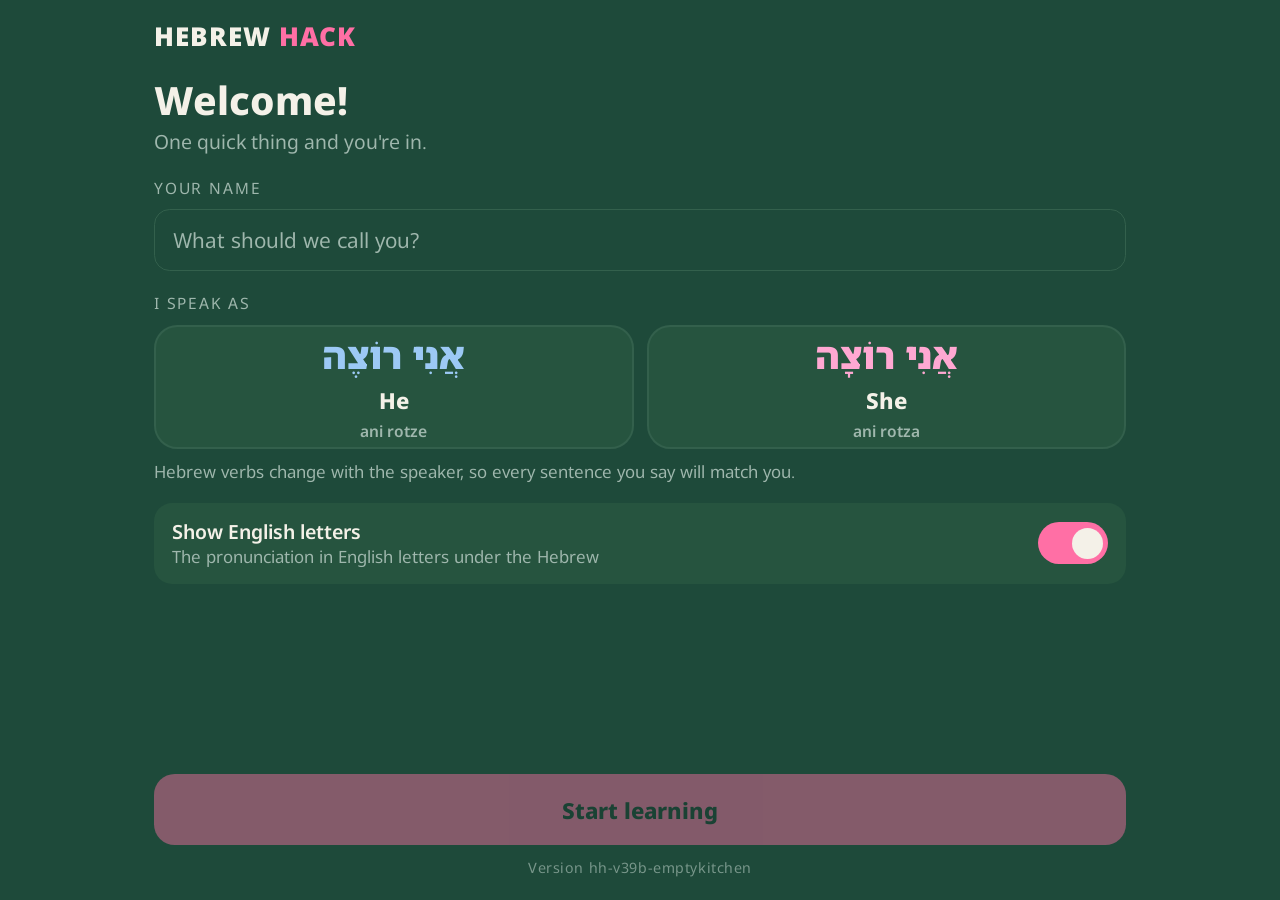
==== commit 5598900f: "v39b: STEP 6 dialogue video -> An Empty Kitchen animation Co-authored-by: yagelkniz <yagelkniz@users" ====
--- a/app/index.html
+++ b/app/index.html
@@ -1275,7 +1275,7 @@
   <div class="hh-toggle"><span>Show English letters<small>The pronunciation in English letters under the Hebrew</small></span>
     <button class="hh-switch" id="oTr" type="button" role="switch" aria-checked="true" aria-label="Show English letters"></button></div>
   <div class="push"><button class="btn" id="oGo" type="button" disabled>Start learning</button></div>
-  <p class="hh-ver" id="oVer">Version hh-v39-3986d3f105</p>
+  <p class="hh-ver" id="oVer">Version hh-v39b-emptykitchen</p>
 </div>
 
 <!-- STEP OVERVIEW -->
@@ -4903,7 +4903,7 @@
 const STEP6_EMBEDS = {
   video1:   "https://player.vimeo.com/video/1239998754",   // Eilai: lesson video (speak) 3 (3:06)
   genially: "https://view.genially.com/6ada7ca8da3da94ef90430b0",   // iframe title "Copy - I HAVE"; its preview says "SENTENCE BUILDER: I WANT / I NEED" (check with Eli)
-  video2:   "https://player.vimeo.com/video/1239342786",   // L6 I have / I don't have - Speak (1:13), Dana + Yoni dialogue
+  video2:   "https://player.vimeo.com/video/1248740761",   // v39b: "An Empty Kitchen" animated dialogue (1:31). Old: 1239342786 (Dana + Yoni)
   wordwall1:"https://wordwall.net/embed/8d1eec2276944a42ae4c0b14707969b9?themeId=49&templateId=5&fontStackId=0"   // STEP 6 - WHO HAS IT? (quiz)
 };
 const STEP7_LIVE = true;    // "Question Words", page 45987482
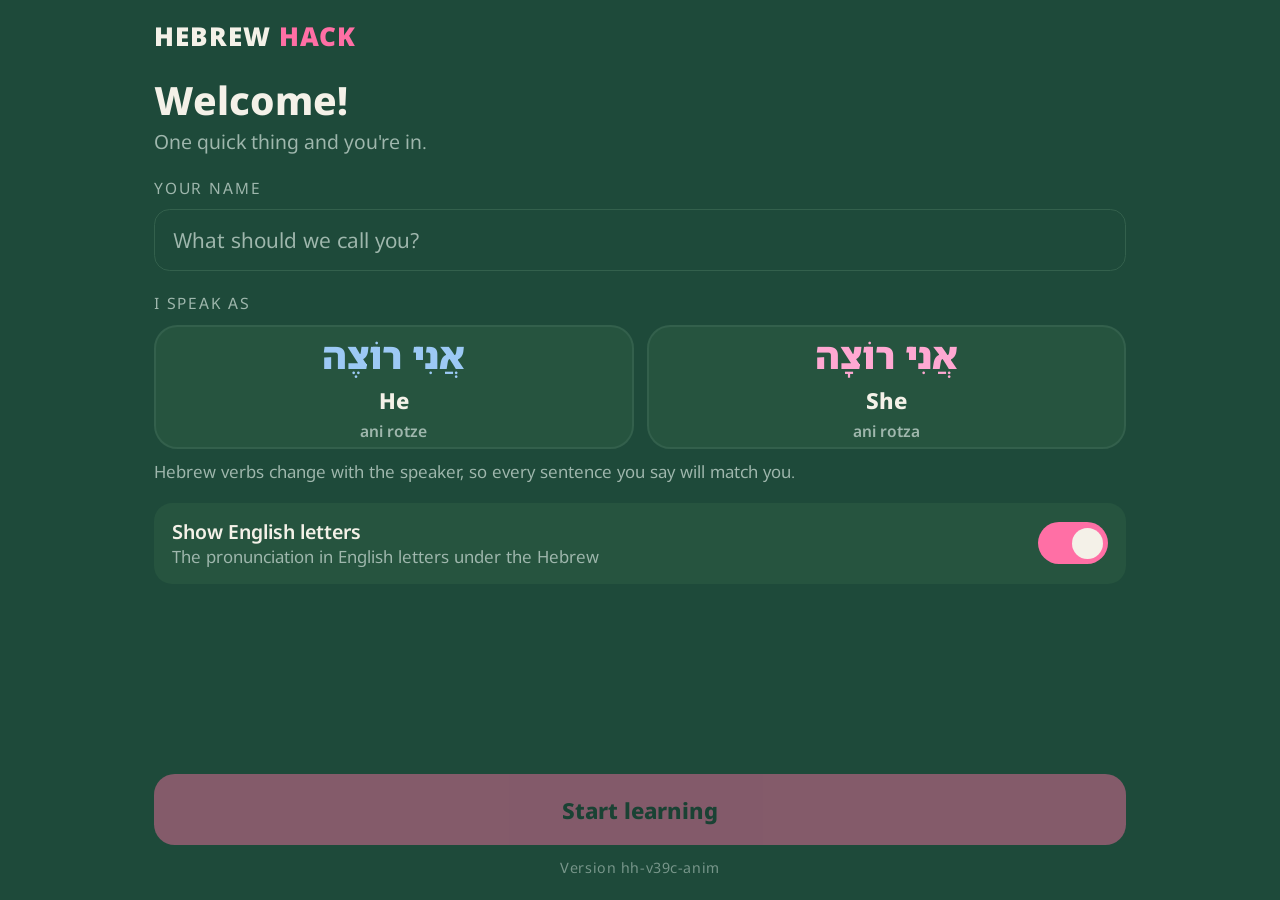
==== commit f1f50b26: "v39c: STEP4 Magic Four ordering + STEP8 Gender cafe animations Co-authored-by: yagelkniz <yagelkniz@" ====
--- a/app/index.html
+++ b/app/index.html
@@ -1275,7 +1275,7 @@
   <div class="hh-toggle"><span>Show English letters<small>The pronunciation in English letters under the Hebrew</small></span>
     <button class="hh-switch" id="oTr" type="button" role="switch" aria-checked="true" aria-label="Show English letters"></button></div>
   <div class="push"><button class="btn" id="oGo" type="button" disabled>Start learning</button></div>
-  <p class="hh-ver" id="oVer">Version hh-v39b-emptykitchen</p>
+  <p class="hh-ver" id="oVer">Version hh-v39c-anim</p>
 </div>
 
 <!-- STEP OVERVIEW -->
@@ -4865,7 +4865,7 @@
 const STEP4_EMBEDS = {
   video1:   "https://player.vimeo.com/video/1239983927?texttrack=false&loop=1",
   genially: "https://view.genially.com/6ada21a1dab74c119dc03c95",
-  video2:   "https://player.vimeo.com/video/1246948321",   // At the Café: new café animation (Nov 14, no captions track)
+  video2:   "https://player.vimeo.com/video/1248844561",   // v39c: "Magic Four: Ordering" animation (Yonatan & Noa). Old: 1246948321 (Nov 14 At the Café)
   // video2_old: "https://player.vimeo.com/video/1239342378?texttrack=false",   // previous At the Café video: paste back into video2 to revert
   speak:    "https://kniz-speak.lovable.app/?lesson=verbs&translit=1",
   wordwall1:"https://wordwall.net/embed/98dd0be3eab74f9391b7964d525f4c10?themeId=65&templateId=25&fontStackId=0",
@@ -4919,7 +4919,7 @@
   video1:   "https://player.vimeo.com/video/1240968535",   // Eilai: Noun Gender (speak) (5:22)
   video1b:  "https://player.vimeo.com/video/1237390446",   // second teacher video (5:09, no title shown) right after it on Systeme
   genially: "https://view.genially.com/6a865955ddc044d03ce06267",   // iframe title "שמות עצם מגדר"; preview says "SENTENCE BUILDER: I WANT / I NEED" (check with Eli)
-  video2:   "https://player.vimeo.com/video/1239342799",   // L8 Gender - Speak (1:01)
+  video2:   "https://player.vimeo.com/video/1248844562",   // v39c: "At the Café" (Gender / gdola-ktana). Old: 1239342799 (L8 Gender - Speak)
   wordwall1:"https://wordwall.net/embed/40dc4e02bcaf4976b6b0f0144a7b1968?themeId=51&templateId=2&fontStackId=0",   // GENDER GAME 1 (group sort)
   wordwall2:"https://wordwall.net/embed/9111640840c8456798b876c95276d98c?themeId=51&templateId=3&fontStackId=0"    // Matching pairs (match up)
 };
@@ -5173,7 +5173,7 @@
   { type:"embed", sec:"Learn",    icon:"📖", name:"Explore on your own", sub:"Click and discover at your own pace", url:STEP8_EMBEDS.genially, xp:5, wide:true, slides:true,
     how:"Tap Open full screen to see the slides bigger." },
   { type:"video", sec:"Watch",    icon:"🎬", name:"Gender dialogue", url:STEP8_EMBEDS.video2, xp:5, cc:false,
-    how:"Dana and Yoni order ice cream and pizza: big or small? Say each line with them." },
+    how:"Yonatan and Noa order ice cream and pizza: big or small? Say each line with them." },
   { type:"game",  sec:"Play", g:15, icon:"📸", name:"PICTURE TRUTH", sub:"Make the photo caption true", xp:10,
     how:"Look at the photo: is it a he word or a she word, one or more, big or small? Build the caption so it is true, then say it." },
   { type:"embed", sec:"Practice", icon:"🧩", name:"Gender game", sub:"Sort the words", url:STEP8_EMBEDS.wordwall1, xp:5, how:"Is it a he word or a she word? Sort them." },
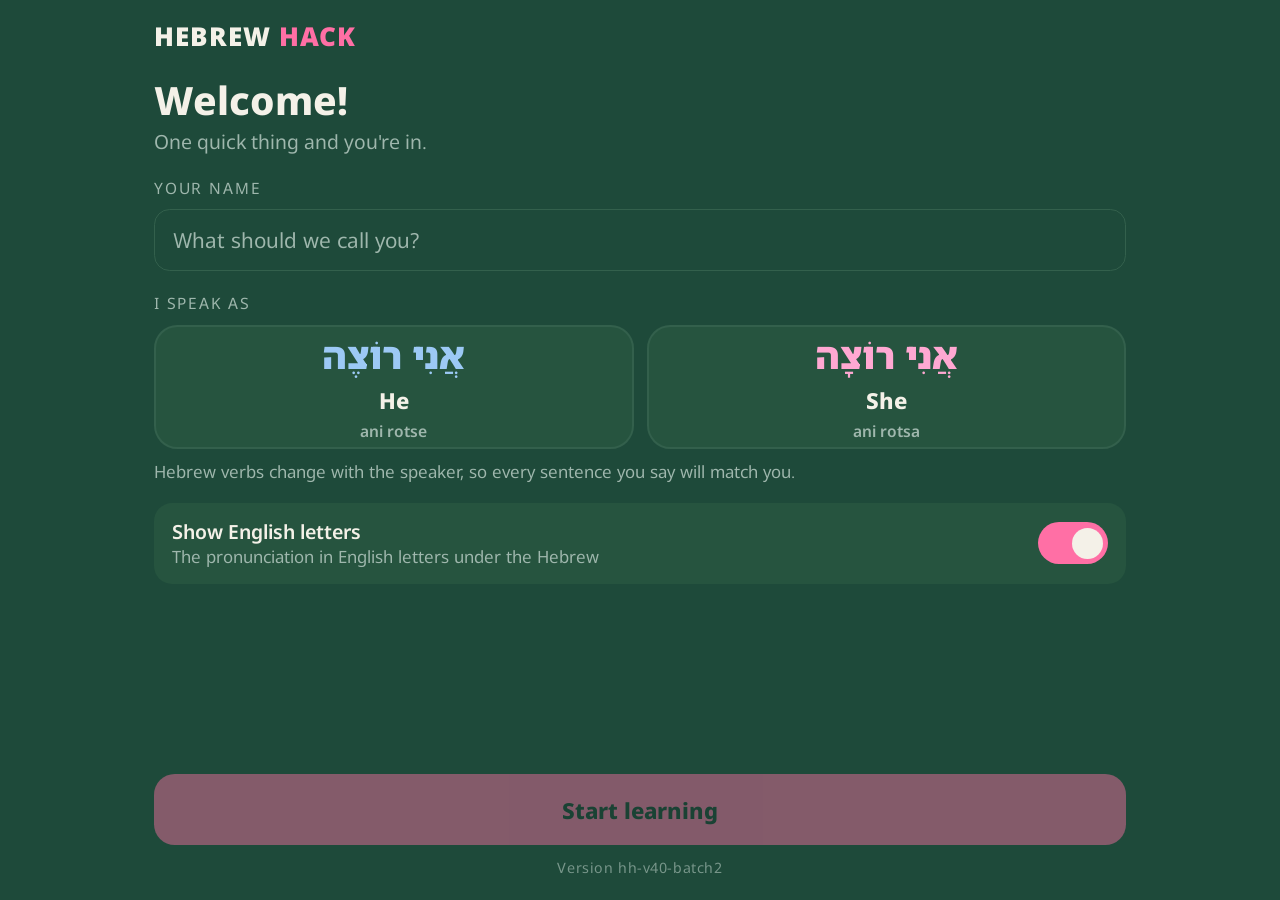
==== commit 079f5c2b: "v40: reply dialogues, food single-word audio, lesson 2/3 pages Co-authored-by: yagelkniz <yagelkniz@" ====
--- a/app/index.html
+++ b/app/index.html
@@ -684,7 +684,7 @@
 .hh-psheet .hh-cf-card{gap:10px;padding-top:10px}
 .hh-psheet .hh-pron{margin:0;width:100%}
 
-/* v16: the self-compare line under My voice / Eilai: one line, a little more visible than a plain hint */
+/* v16: the self-compare line under My voice / Teacher Eilai: one line, a little more visible than a plain hint */
 #g8recnote{color:var(--cream);opacity:.85;font-size:14px;font-weight:600;line-height:1.4;margin-top:10px}
 .hh-fullbig[hidden]{display:none!important}
 
@@ -1226,6 +1226,116 @@
 .v39-arena .v39-chip{background:#f4f1e8;color:#183B2F}
 .v39-msg{align-self:flex-start;text-align:left}
 .v39-msg.me{align-self:flex-end}
+/* ===================== v40 batch (Nov 20) ===================== */
+/* #1 How to play panel on the game card + #7 what it trains */
+.hh40-how{margin-top:18px;width:100%;max-width:360px;text-align:left;background:rgba(0,0,0,.18);border:1px solid var(--divider);border-radius:18px;padding:14px 16px}
+.hh40-how b{display:block;font-size:12px;letter-spacing:.14em;text-transform:uppercase;color:var(--coral);font-weight:900}
+.hh40-how ol{margin:8px 0 0 18px;padding:0;color:var(--cream);font-size:15px;line-height:1.45}
+.hh40-how ol li{margin-top:4px}
+.hh40-how p{color:var(--cream);font-size:15px;line-height:1.45;margin-top:6px;max-width:none}
+.hh40-how small{display:block;margin-top:10px;font-size:13px;color:var(--cream-dim)}
+.hh40-chchip{display:inline-block;margin-top:10px;padding:4px 10px;border-radius:999px;background:var(--coral);color:var(--green-deep);font-size:12px;font-weight:900;letter-spacing:.06em}
+.hh40-trains{display:block;margin-top:3px;font-size:12px;font-weight:700;color:#FFC2D9}
+/* #2 desktop: slides (no video) fill the height at 16:9, the hint line shows, buttons sit right under */
+@media (min-width:900px) and (min-height:501px){
+  .hh-embed .hh-frame.is-wide.is-slides:not(.is-full){aspect-ratio:auto;height:calc(100dvh - 330px);min-height:300px;max-height:720px;
+    width:min(100%, calc(min(100dvh - 330px, 720px) * 16 / 9 + var(--hh-arrow-gap)));margin:12px auto 0;border-radius:16px}
+  .hh-embed.is-slides #eHow{display:block;text-align:center;margin:6px auto 0;color:var(--cream-dim);font-size:15px;max-width:720px}
+  .hh-embed.is-slides .hh-ehead{text-align:center} .hh-embed.is-slides .hh-ehead>div{width:100%}
+  .hh-embed.is-slides .hh-under{margin:0 auto}
+  .hh-embed.is-slides .hh-ego{margin-top:12px}
+}
+/* #3 Wordwall: no full-screen link, one small tip */
+.hh40-wwtip{text-align:center;font-size:13px;color:var(--cream-dim);margin-top:10px}
+.hh40-wlbtn{align-self:center;margin-top:10px;min-height:40px;padding:0 16px;border-radius:999px;border:1.5px solid rgba(244,241,232,.4);background:transparent;color:var(--cream);font:inherit;font-size:14px;font-weight:800;cursor:pointer}
+/* the v40 page screen (dialogues, word pages, word list, reply dialogue) */
+.hh40-page .hh40-phead{margin-top:14px}
+.hh40-page .hh40-phead h2{font-size:24px;font-weight:900;line-height:1.2;margin-top:2px}
+.hh40-page .hh40-phead p{color:var(--cream-dim);font-size:15px;line-height:1.45;margin-top:4px}
+.hh40-pbody{flex:1;margin-top:12px;display:flex;flex-direction:column;gap:12px;padding-bottom:6px}
+.hh40-box{background:var(--green-soft);border-radius:20px;padding:14px}
+.hh40-box>h3{font-size:12px;letter-spacing:.14em;text-transform:uppercase;color:var(--coral);font-weight:900;margin-bottom:8px}
+.hh40-box>p.hh40-note{font-size:13px;color:var(--cream-dim);line-height:1.4;margin:-2px 0 8px}
+.hh40-play{flex:none;width:42px;height:42px;border-radius:50%;border:0;background:var(--cream);color:var(--green-deep);font-size:16px;font-weight:900;display:flex;align-items:center;justify-content:center;cursor:pointer}
+.hh40-play.on{background:var(--coral)}
+.hh40-row{display:flex;align-items:center;gap:12px;padding:9px 0;border-top:1px solid var(--divider)}
+.hh40-row:first-of-type{border-top:0}
+.hh40-row .hh40-txt{flex:1;min-width:0}
+.hh40-row .hh40-lat{display:block;font-size:19px;font-weight:800;line-height:1.3}
+.hh40-row .hh40-en{display:block;font-size:13px;color:var(--cream-dim);margin-top:1px}
+.hh40-row .hh40-he{display:block;font-size:18px;font-weight:700;direction:rtl;text-align:left;margin-top:3px;color:var(--cream)}
+.hh40-row .hh40-ic{flex:none;width:34px;font-size:26px;text-align:center}
+.hh40-sp{display:inline-block;font-size:11px;font-weight:900;letter-spacing:.08em;text-transform:uppercase;margin-bottom:2px}
+.hh40-sp.m{color:var(--he)} .hh40-sp.f{color:var(--she)}
+.hh40-row.cur{background:rgba(255,111,165,.12);border-radius:12px;padding-left:8px;padding-right:8px}
+.hh40-tools{display:flex;gap:8px;flex-wrap:wrap;align-items:center}
+.hh40-pill{min-height:40px;padding:0 14px;border-radius:999px;border:1.5px solid rgba(244,241,232,.4);background:transparent;color:var(--cream);font:inherit;font-size:14px;font-weight:800;cursor:pointer}
+.hh40-pill.solid{background:var(--cream);color:var(--green-deep);border-color:var(--cream)}
+.hh40-pill[aria-pressed="true"]{background:var(--cream);color:var(--green-deep);border-color:var(--cream)}
+.hh40-he-off .hh40-he{display:none}
+.hh40-mf .m{color:var(--he)} .hh40-mf .f{color:var(--she)}
+/* #10 word tables: Latin big + meaning, Hebrew behind a toggle */
+.hh-table.hh40-lat{direction:ltr}
+.hh-table.hh40-lat [lang="he"]{display:none!important}
+.hh-table.hh40-lat .hh-cj-tr{display:inline-block!important;font-size:19px;font-weight:800;color:var(--cream);text-align:left;direction:ltr}
+.hh-table.hh40-lat .hh-p,.hh-table.hh40-lat .hh-v{text-align:left}
+.hh-table.hh40-lat .hh-en{font-size:14px;text-align:left}
+.hh-table.hh40-lat .hh-v .m+.hh-cj-tr{color:var(--he)!important} .hh-table.hh40-lat .hh-v .f+.hh-cj-tr{color:var(--she)!important}
+.hh40-hetog{display:block;margin:10px auto 0;min-height:34px;padding:0 14px;border-radius:999px;border:1.5px solid rgba(244,241,232,.35);background:transparent;color:var(--cream-dim);font:inherit;font-size:13px;font-weight:800;cursor:pointer}
+.hh40-hetog[aria-pressed="true"]{color:var(--cream);border-color:var(--cream)}
+/* #8 Easy / Challenge */
+.hh40-mode{margin-top:14px;background:var(--green-soft);border-radius:18px;padding:12px 14px}
+.hh40-mode b{display:block;font-size:12px;letter-spacing:.14em;text-transform:uppercase;color:var(--coral);font-weight:900}
+.hh40-seg{display:grid;grid-template-columns:1fr 1fr;gap:6px;margin-top:8px;background:rgba(0,0,0,.2);padding:4px;border-radius:999px}
+.hh40-seg button{min-height:40px;border:0;border-radius:999px;background:transparent;color:var(--cream-dim);font:inherit;font-size:15px;font-weight:900;cursor:pointer}
+.hh40-seg button[aria-pressed="true"]{background:var(--cream);color:var(--green-deep)}
+.hh40-seg button.ch[aria-pressed="true"]{background:var(--coral);color:var(--green-deep)}
+.hh40-mode small{display:block;margin-top:8px;font-size:13px;color:var(--cream-dim);line-height:1.4}
+/* #13 trial: lessons 1-2 open, the rest locked */
+.hh40-trial{margin-top:12px;display:flex;align-items:center;gap:12px;padding:12px 14px;border-radius:18px;background:linear-gradient(135deg,#26543F,#2A5E4B);border:1.5px solid rgba(255,111,165,.55)}
+.hh40-trial div{flex:1;min-width:0}
+.hh40-trial b{display:block;font-size:16px;font-weight:900}
+.hh40-trial small{display:block;font-size:13px;color:var(--cream-dim);margin-top:2px;line-height:1.35}
+.hh40-trial a{flex:none;min-height:40px;padding:0 14px;border-radius:999px;background:var(--coral);color:var(--green-deep);font-weight:900;font-size:14px;display:inline-flex;align-items:center;text-decoration:none}
+.hh-map li.hh40-locked .hh-node{opacity:.55;filter:grayscale(.35)}
+.hh-map li.hh40-locked .hh-cap em{color:#FFC2D9}
+.hh40-sheet{position:fixed;inset:0;z-index:80;background:rgba(10,25,19,.6);display:flex;align-items:flex-end;justify-content:center}
+.hh40-sheet[hidden]{display:none}
+.hh40-card{width:100%;max-width:480px;background:#26543F;border-radius:24px 24px 0 0;padding:22px 20px calc(env(safe-area-inset-bottom,0px) + 20px);text-align:center;box-shadow:0 -10px 30px rgba(0,0,0,.35)}
+.hh40-card .hh40-lk{font-size:40px}
+.hh40-card h2{font-size:22px;font-weight:900;margin-top:6px}
+.hh40-card p{color:var(--cream-dim);font-size:15px;line-height:1.45;margin-top:8px}
+.hh40-card a.btn{display:flex;align-items:center;justify-content:center;margin-top:16px;text-decoration:none}
+.hh40-card .hh-cf-no{margin-top:8px}
+@media (min-width:700px){ .hh40-sheet{align-items:center} .hh40-card{border-radius:24px} }
+/* #14 GIFT DROP: an empty cup / empty hand instead of an X */
+.hh-bg-gift.hh40-empty{display:flex;flex-direction:column;align-items:center;gap:2px}
+.hh40-cup{width:58px;height:58px}
+.hh40-hand{font-size:52px;line-height:1}
+.hh40-emptylab{font-size:11px;font-weight:900;letter-spacing:.1em;text-transform:uppercase;color:#FFC2D9;font-style:normal}
+.hh40-gden{margin-top:8px;text-align:center;font-size:14px;color:var(--cream);font-weight:700}
+/* #6 the demo waits for Next */
+.hh40-dnext{position:fixed;z-index:90;left:50%;bottom:calc(env(safe-area-inset-bottom,0px) + 18px);transform:translateX(-50%);min-height:52px;padding:0 26px;border:0;border-radius:999px;
+  background:var(--coral);color:var(--green-deep);font:inherit;font-size:18px;font-weight:900;box-shadow:0 6px 18px rgba(0,0,0,.35);cursor:pointer}
+.hh40-dnext[hidden]{display:none}
+.hh40-dnext small{display:block;font-size:11px;font-weight:800;opacity:.75;margin-top:-2px}
+/* reply dialogue */
+.hh40-chat{display:flex;gap:10px;align-items:flex-start}
+.hh40-face{flex:none;width:46px;height:46px;border-radius:50%;background:var(--green-deep);display:flex;align-items:center;justify-content:center;font-size:26px}
+.hh40-bub{flex:1;background:var(--green-deep);border-radius:4px 18px 18px 18px;padding:10px 12px}
+.hh40-bub .hh40-lat{font-size:20px;font-weight:800;display:block}
+.hh40-bub .hh40-en{font-size:13px;color:var(--cream-dim);display:block;margin-top:2px}
+.hh40-cue{margin-top:12px;padding:10px 12px;border-radius:14px;border:1.5px dashed rgba(255,111,165,.7);font-size:16px;font-weight:800;text-align:center}
+.hh40-recbtn{display:block;width:100%;margin-top:12px;min-height:54px;border-radius:999px;border:0;background:var(--cream);color:var(--green-deep);font:inherit;font-size:17px;font-weight:900;cursor:pointer}
+.hh40-recbtn.on{background:#ff4d6d;color:#fff}
+.hh40-model{margin-top:12px;padding:12px;border-radius:14px;background:rgba(0,0,0,.2)}
+.hh40-model small{display:block;font-size:11px;letter-spacing:.12em;text-transform:uppercase;color:var(--coral);font-weight:900}
+.hh40-model .hh40-lat{display:block;font-size:20px;font-weight:800;margin-top:4px}
+.hh40-model .hh40-en{display:block;font-size:13px;color:var(--cream-dim)}
+.hh40-steps{display:flex;gap:6px;justify-content:center;margin-top:4px}
+.hh40-steps i{width:8px;height:8px;border-radius:50%;background:rgba(244,241,232,.25)}
+.hh40-steps i.on{background:var(--coral)}
+.hh40-soonnote{font-size:12.5px;color:#FFC2D9;line-height:1.4;text-align:center}
 </style>
 </head>
 <body>
@@ -1275,7 +1385,7 @@
   <div class="hh-toggle"><span>Show English letters<small>The pronunciation in English letters under the Hebrew</small></span>
     <button class="hh-switch" id="oTr" type="button" role="switch" aria-checked="true" aria-label="Show English letters"></button></div>
   <div class="push"><button class="btn" id="oGo" type="button" disabled>Start learning</button></div>
-  <p class="hh-ver" id="oVer">Version hh-v39c-anim</p>
+  <p class="hh-ver" id="oVer">Version hh-v40-batch2</p>
 </div>
 
 <!-- STEP OVERVIEW -->
@@ -1318,6 +1428,15 @@
   <p class="hh-fhint" id="eHint" hidden>Turn your phone sideways for a bigger picture</p>
   <button class="hh-fbtn hh-frot" id="eRot" type="button" aria-label="Turn the video" hidden>↻</button>
   <div class="hh-ego"><button class="hh-back" id="eBack" type="button" aria-label="Back to the previous part">‹ Back</button><button class="btn" id="eGo" type="button">Continue</button></div>
+</div>
+
+<!-- v40 PAGE: listen-along dialogues, the adjectives page, the food word list, the Reply dialogue -->
+<div class="screen hh40-page" id="sPage" hidden>
+  <div class="hh-lbar"><button class="back hh-toparts" id="pQuit" type="button" aria-label="Back to the lesson parts">‹ Lesson</button><button class="hh-home hh-tohome" type="button" data-home aria-label="Menu: the lessons map">⌂ Menu</button>
+    <div class="bar"><i id="pBar"></i></div><span class="hh-chip hh-lxp" data-xp aria-label="Your XP">⚡ 0</span></div>
+  <div class="hh40-phead"><div class="brand" id="pSec"></div><h2 id="pName"></h2><p id="pHow"></p></div>
+  <div class="hh40-pbody" id="pBody"></div>
+  <div class="push hh-ego"><button class="hh-back" id="pBack" type="button" aria-label="Back to the previous part">‹ Back</button><button class="btn" id="pGo" type="button">Continue</button></div>
 </div>
 
 <!-- CONFIRM SHEET (pink Continue button on every part) -->
@@ -1598,7 +1717,7 @@
     <div class="hint" id="g8how" style="margin-top:10px">Listen, then tap the sentence you heard. One tap is your answer.</div>
     <div class="opts" id="g8opts" style="margin-top:10px"></div>
     <div class="msg" id="g8msg" aria-live="polite"></div>
-    <div class="hh-rep" id="g8rep" hidden><button class="hh-recbtn" id="g8rec" type="button">🎙 Record yourself</button><div class="hh-reprow" id="g8cmp" hidden><button class="pill" id="g8mine" type="button">▶ My voice</button><button class="pill" id="g8orig" type="button" aria-label="Play Eilai saying it">▶ Eilai</button><button class="pill" id="g8again" type="button">↻ Try again</button><button class="pill" id="g8said" type="button" hidden>I said it</button></div><div class="hint" id="g8recnote" aria-live="polite"></div></div>
+    <div class="hh-rep" id="g8rep" hidden><button class="hh-recbtn" id="g8rec" type="button">🎙 Record yourself</button><div class="hh-reprow" id="g8cmp" hidden><button class="pill" id="g8mine" type="button">▶ My voice</button><button class="pill" id="g8orig" type="button" aria-label="Play Teacher Eilai saying it">▶ Teacher Eilai</button><button class="pill" id="g8again" type="button">↻ Try again</button><button class="pill" id="g8said" type="button" hidden>I said it</button></div><div class="hint" id="g8recnote" aria-live="polite"></div></div>
   </div>
   <div class="row" id="g8nextRow" hidden><button class="btn" id="g8next" type="button">Next</button></div>
 </section>
@@ -1696,7 +1815,7 @@
     <div class="msg hh-sn-msg" id="g9msg" aria-live="polite"></div>
     <div class="hh-sn-say" id="g9say" hidden>
       <button class="hh-recbtn" id="g9rec" type="button">🎙 Say it</button>
-      <div class="hh-reprow" id="g9cmp" hidden><button class="pill" id="g9mine" type="button">▶ My voice</button><button class="pill" id="g9orig" type="button">▶ Eilai</button><button class="pill" id="g9said" type="button" hidden>I said it</button></div>
+      <div class="hh-reprow" id="g9cmp" hidden><button class="pill" id="g9mine" type="button">▶ My voice</button><button class="pill" id="g9orig" type="button">▶ Teacher Eilai</button><button class="pill" id="g9said" type="button" hidden>I said it</button></div>
       <div class="hint" id="g9recnote" aria-live="polite"></div>
     </div>
     <div class="hh-sn-panel" id="g9intro" hidden>
@@ -1752,7 +1871,7 @@
     <div class="msg hh-sn-msg" id="g10msg" aria-live="polite"></div>
     <div class="hh-sn-say" id="g10say" hidden>
       <button class="hh-recbtn" id="g10rec" type="button">🎙 Say it</button>
-      <div class="hh-reprow" id="g10cmp" hidden><button class="pill" id="g10mine" type="button">▶ My voice</button><button class="pill" id="g10orig" type="button">▶ Eilai</button><button class="pill" id="g10said" type="button" hidden>I said it</button></div>
+      <div class="hh-reprow" id="g10cmp" hidden><button class="pill" id="g10mine" type="button">▶ My voice</button><button class="pill" id="g10orig" type="button">▶ Teacher Eilai</button><button class="pill" id="g10said" type="button" hidden>I said it</button></div>
       <div class="hint" id="g10recnote" aria-live="polite"></div>
     </div>
     <div class="hh-sn-end" id="g10end" hidden></div>
@@ -1821,11 +1940,11 @@
 const LEX = {
   ani:{he:"אֲנִי",tr:"ani"}, ata:{he:"אַתָּה",tr:"ata"}, at:{he:"אַתְּ",tr:"at"},
   hu:{he:"הוּא",tr:"hu"}, hi:{he:"הִיא",tr:"hi"}, lo:{he:"לֹא",tr:"lo"}, ken:{he:"כֵּן",tr:"ken"},
-  rotze:{he:"רוֹצֶה",tr:"rotze"}, rotza:{he:"רוֹצָה",tr:"rotza"},
+  rotze:{he:"רוֹצֶה",tr:"rotse"}, rotza:{he:"רוֹצָה",tr:"rotsa"},
   ohev:{he:"אוֹהֵב",tr:"ohev"}, ohevet:{he:"אוֹהֶבֶת",tr:"ohevet"},
-  tzarich:{he:"צָרִיךְ",tr:"tzarikh"}, tzricha:{he:"צְרִיכָה",tr:"tzrikha"},
+  tzarich:{he:"צָרִיךְ",tr:"tsarikh"}, tzricha:{he:"צְרִיכָה",tr:"tsrikha"},
   yachol:{he:"יָכוֹל",tr:"yakhol"}, yechola:{he:"יְכוֹלָה",tr:"yekhola"},
-  kafe:{he:"קָפֶה",tr:"kafe"}, pitza:{he:"פִּיצָה",tr:"pitza"}, mayim:{he:"מַיִם",tr:"mayim"},
+  kafe:{he:"קָפֶה",tr:"kafe"}, pitza:{he:"פִּיצָה",tr:"pitsa"}, mayim:{he:"מַיִם",tr:"mayim"},
   ledaber:{he:"לְדַבֵּר",tr:"ledaber"}, ivrit:{he:"עִבְרִית",tr:"ivrit"}, leechol:{he:"לֶאֱכֹל",tr:"le'ekhol"},
   /* extra words used only in the café chat (game 5) */
   chalav:{he:"חָלָב",tr:"khalav"}, sukar:{he:"סֻכָּר",tr:"sukar"}, te:{he:"תֵּה",tr:"te"}, uga:{he:"עוּגָה",tr:"uga"},
@@ -2064,7 +2183,8 @@
   ["chalav","milk","🥛"], ["sukar","sugar","🍬"], ["te","tea","🍵"],
   ["uga","cake","🍰"], ["chazak","strong","💪"], ["chalash","weak","🪶"]
 ];
-const ORDER_STEPS = 5;   // the longest path, used for the progress bar
+const ORDER_STEPS = 5;
+const ORDER_N = () => HH_CH(5) ? ORDER_STEPS_CHALLENGE : ORDER_STEPS;   // the longest path, used for the progress bar
 
 /* Game 6: sentences that grow, shortest first. */
 const ECHO = [
@@ -2093,6 +2213,7 @@
 /* Game 8: By Ear. The order is only heard; the answer is given by tapping pictures.
    EAR_MAIN = [word id, picture, meaning]; EAR_EXTRA = [key, picture, meaning, word ids]. */
 const EAR_ROUNDS = 8;
+const EAR_N = () => HH_CH(8) ? EAR_ROUNDS_CHALLENGE : EAR_ROUNDS, EAR_CARDS = () => HH_CH(8) ? EAR_CARDS_CHALLENGE : 4;
 const EAR_MAIN = [["kafe","☕","coffee"], ["te","🍵","tea"], ["mayim","💧","water"], ["uga","🍰","cake"], ["pitza","🍕","pizza"]];
 const EAR_EXTRA = [
   ["plain", "∅", "nothing else", []],
@@ -2689,6 +2810,8 @@
   if (id === "end") return finalOrder();
   o5.step = id; o5.pick = null;
   const st = ORDER.steps[id], q = res5(st.q);
+  $("g5who").textContent = st.note || ((S.gender === "m" ? "Dana" : "Yoni") + " asks");
+  $("g5card").classList.toggle("nogloss", S.gloss === false || HH_CH(5));
   $("g5qhe").textContent = heOf(q, true); $("g5qtr").textContent = trOf(q, true); $("g5qen").textContent = st.en;
   const box = $("g5opts"); box.innerHTML = "";
   st.opts.forEach((o, i) => {
@@ -2705,15 +2828,15 @@
     box.append(b);
   });
   box.hidden = false; $("g5say").hidden = true; $("g5ansb").hidden = true; rows5("");
-  $("g5bar").style.width = Math.min(100, o5.said.length / ORDER_STEPS * 100) + "%";
+  $("g5bar").style.width = Math.min(100, o5.said.length / ORDER_N() * 100) + "%";
   o5.phase = "choose"; pop($("g5card")); speak(q, false, true);
 }
 function choose5(i){
   if (o5.phase !== "choose") return;
   o5.pick = ORDER.steps[o5.step].opts[i];
   $("g5opts").hidden = true; $("g5say").hidden = false;
-  $("g5cue").textContent = S.gloss !== false ? "Say in Hebrew: “" + o5.pick.en + "”" : "Say your answer in a full sentence";
-  const wait = 3000 + 800 * o5.pick.a.length;   // 3 s + 0.8 s per word of the answer
+  $("g5cue").textContent = S.gloss !== false && !HH_CH(5) ? "Say in Hebrew: “" + o5.pick.en + "”" : "Say your answer in a full sentence";
+  const F5 = HH_CH(5) ? CAFE_FUSE_CHALLENGE : { baseMs:3000, perWordMs:800 }, wait = F5.baseMs + F5.perWordMs * o5.pick.a.length;   // 3 s + 0.8 s per word of the answer
   const fuse = $("g5fuse"); fuse.querySelector("i").style.animationDuration = (wait / 1000) + "s";
   fuse.classList.remove("run"); void fuse.offsetWidth; fuse.classList.add("run");
   rows5("show"); o5.phase = "say";
@@ -2729,7 +2852,7 @@
   if (o5.pick.tk.length) o5.lines.push({ icon:o5.pick.icon, ids:o5.pick.tk });
   drawTicket(); rows5("next");
   $("g5next").textContent = o5.pick.next === "end" ? "See my order" : "Next";
-  $("g5bar").style.width = Math.min(100, o5.said.length / ORDER_STEPS * 100) + "%";
+  $("g5bar").style.width = Math.min(100, o5.said.length / ORDER_N() * 100) + "%";
   sfx("good"); speak(ids);
 }
 function drawTicket(){
@@ -2898,6 +3021,7 @@
 
 Object.assign(AUDIO, {"hu-rotze-kafe": "hu-rotze-kafe.mp3", "hu-rotze-mayim": "hu-rotze-mayim.mp3", "hu-rotze-pitza": "hu-rotze-pitza.mp3", "hu-tzarich-mayim": "hu-tzarich-mayim.mp3", "hu-tzarich-sukar": "hu-tzarich-sukar.mp3", "hu-lo-rotze-te": "hu-lo-rotze-te.mp3", "hi-rotza-mayim": "hi-rotza-mayim.mp3", "hi-rotza-kafe": "hi-rotza-kafe.mp3", "hi-tzricha-chalav": "hi-tzricha-chalav.mp3", "hi-lo-rotza-uga": "hi-lo-rotza-uga.mp3", "hi-lo-rotza-pitza": "hi-lo-rotza-pitza.mp3", "anachnu-rotzim-pitza": "anachnu-rotzim-pitza.mp3", "anachnu-rotzim-te": "anachnu-rotzim-te.mp3", "anachnu-tzrichim-mayim": "anachnu-tzrichim-mayim.mp3", "hem-rotzim-kafe": "hem-rotzim-kafe.mp3", "hem-rotzim-uga": "hem-rotzim-uga.mp3", "hem-lo-rotzim-pitza": "hem-lo-rotzim-pitza.mp3", "hen-rotzot-te": "hen-rotzot-te.mp3", "hen-rotzot-pitza": "hen-rotzot-pitza.mp3", "hen-tzrichot-sukar": "hen-tzrichot-sukar.mp3"});
 function makeOrder(served){
+  if (r7.chq && r7.chq.length) return r7.chq.shift();
   // the customer speaks for themselves ("I want..."), so the verb follows the customer: a man says rotze, a woman rotza
   if (r7.seen >= 6){ const pool = rush3Pool().filter(k => k !== r7.last.replace(/,/g, "-")), need = 2 - (r7.third || 0);
     if (pool.length && (need >= RUSH.customers - r7.seen || (need > 0 && Math.random() < 0.4) || Math.random() < 0.2)) return rush3Order(pick7(pool)); }
@@ -2925,7 +3049,7 @@
          review:[], queue:[], reviewing:false, fixed:0 };
   show("g7");
   $("g7barista").src = $("dAvatar").src;
-  $("g7story").textContent = (name() ? name() + ", the" : "The") + " customers order in English, and Eilai behind the bar only takes orders in Hebrew. " +
+  $("g7story").textContent = (name() ? name() + ", the" : "The") + " customers order in English, and Teacher Eilai behind the bar only takes orders in Hebrew. " +
     "Say each order in Hebrew, word by word, before the customer loses patience. A man says “rotze”, a woman says “rotza”. " + RUSH.customers + " customers, then the café closes.";
   $("g7afterRow").hidden = true;
   $("g7intro").hidden = false; $("g7play").hidden = true; $("g7openRow").hidden = false;
@@ -3105,11 +3229,11 @@
   const near = shuffle(pool.filter(x => x.set === o.set || verb(x.ids).slice(0, 3) === verb(o.ids).slice(0, 3)));
   const far = shuffle(pool.filter(x => !near.includes(x)));
   const out = [o], seen = new Set([o.en]);
-  near.slice(0, 2).concat(far).concat(near.slice(2)).forEach(x => { if (out.length < 4 && !seen.has(x.en)){ seen.add(x.en); out.push(x); } });
+  near.slice(0, 2).concat(far).concat(near.slice(2)).forEach(x => { if (out.length < EAR_CARDS() && !seen.has(x.en)){ seen.add(x.en); out.push(x); } });
   return shuffle(out);
 }
 function nextEar(){
-  if (e8.i >= EAR_ROUNDS){ earRelease(); return finish("Good ear!", e8.clean + " / " + EAR_ROUNDS,
+  if (e8.i >= EAR_N()){ earRelease(); return finish("Good ear!", e8.clean + " / " + EAR_N(),
     "sentences understood by ear on the first try.", "No reading needed."); }
   let o, guard = 0; do { o = makeEar(e8.i); } while (o.k === e8.last && guard++ < 10);
   e8.cur = o; e8.last = o.k; e8.used.push(o.en); e8.saidNow = false;
@@ -3121,10 +3245,10 @@
     b.append(ic, t); b.addEventListener("click", () => checkEar(c, b)); box.append(b);
   });
   $("g8tag").textContent = "Listen. What did you hear?";
-  $("g8how").hidden = false;
+  $("g8how").hidden = HH_CH(8);
   $("g8msg").textContent = ""; $("g8sent").hidden = true; $("g8nextRow").hidden = true; earRepReset(); $("g8play").hidden = false; $("g8slow").hidden = false;
-  $("g8bar").style.width = (e8.i / EAR_ROUNDS * 100) + "%";
-  $("g8count").textContent = (e8.i + 1) + " / " + EAR_ROUNDS;
+  $("g8bar").style.width = (e8.i / EAR_N() * 100) + "%";
+  $("g8count").textContent = (e8.i + 1) + " / " + EAR_N();
   const audio = hasAudio(o.ids, o.q);
   $("g8note").hidden = audio;
   if (!audio){ $("g8note").textContent = "No Hebrew audio on this device yet, so the sentence is shown as text."; showSent8(); }
@@ -3147,7 +3271,7 @@
   $("g8how").hidden = true; $("g8msg").textContent = "";
   showSent8(); $("g8nextRow").hidden = false; $("g8rep").hidden = false;
   if (e8.noMic) earNoMic();
-  $("g8play").hidden = true; $("g8slow").hidden = true;   // replay is now the "Eilai" button next to "My voice"
+  $("g8play").hidden = true; $("g8slow").hidden = true;   // replay is now the "Teacher Eilai" button next to "My voice"
   sfx(ok ? "good" : "soft"); speak(e8.cur.ids, false, e8.cur.q);   // the same recording, matching the text shown
 }
 
@@ -3158,7 +3282,7 @@
   if (earUrl){ URL.revokeObjectURL(earUrl); earUrl = null; }
   $("g8rep").hidden = true; $("g8cmp").hidden = true; $("g8rec").hidden = false;
   $("g8rec").textContent = earAsking ? "🎙 Asking for the microphone…" : "🎙 Record yourself"; $("g8rec").disabled = earAsking; $("g8rec").classList.remove("on"); $("g8recnote").textContent = "";
-  $("g8orig").textContent = "▶ Eilai"; $("g8said").hidden = true; $("g8said").disabled = false; $("g8said").textContent = "I said it";
+  $("g8orig").textContent = "▶ Teacher Eilai"; $("g8said").hidden = true; $("g8said").disabled = false; $("g8said").textContent = "I said it";
 }
 /* spec C3: honest count. One per round, only when the learner recorded, or (no microphone) tapped "I said it". */
 function earCount(){ if (e8.cur && !e8.saidNow){ e8.saidNow = true; e8.said++; } }
@@ -3207,7 +3331,7 @@
     earUrl = URL.createObjectURL(new Blob(earChunks, { type: r.mimeType || "audio/webm" }));
     $("g8rec").hidden = true; $("g8cmp").hidden = false; $("g8mine").hidden = false; $("g8again").hidden = false; $("g8said").hidden = true;
     earCount();   // spec C3: a round counts as said only when the learner recorded themselves
-    $("g8recnote").textContent = "Compare yourself: play your recording, then Eilai's. Sound close? Tap Next.";
+    $("g8recnote").textContent = "Compare yourself: play your recording, then Teacher Eilai's. Sound close? Tap Next.";
     sfx("pop");
   };
   r.start(); sfx("tap");
@@ -3232,7 +3356,22 @@
   if (!DEMO.hand){ const h = document.createElement("div"); h.id = "hhHand"; h.setAttribute("aria-hidden", "true"); h.innerHTML = "<span>👆</span>"; h.hidden = true; document.body.append(h); DEMO.hand = h; }
   return DEMO.hand;
 }
-const demoWait = ms => new Promise(r => setTimeout(r, ms));
+/* v40 (Eli): the demo runs much slower, and nothing is tapped or solved until the learner taps Next */
+const DEMO_SLOW = 1.7;
+const demoWait = ms => new Promise(r => setTimeout(r, ms >= 400 ? ms * DEMO_SLOW : ms));
+function demoGate(ok, el){
+  return new Promise(res => {
+    let b = document.getElementById("hhDemoNext");
+    if (!b){ b = document.createElement("button"); b.id = "hhDemoNext"; b.type = "button"; b.className = "hh40-dnext"; b.innerHTML = "Next ›<small>see the next step</small>"; b.hidden = true; document.body.append(b); }
+    const r = el && el.getBoundingClientRect ? el.getBoundingClientRect() : null, low = r && r.bottom > innerHeight - 110;
+    b.style.top = low ? "calc(env(safe-area-inset-top,0px) + 70px)" : ""; b.style.bottom = low ? "auto" : "";
+    if (DEMO.onPause) DEMO.onPause();
+    b.hidden = false;
+    let iv = 0; const done = v => { clearInterval(iv); b.hidden = true; b.onclick = null; if (v && DEMO.onResume) DEMO.onResume(); res(v); };
+    b.onclick = e => { e.stopPropagation(); done(true); };
+    iv = setInterval(() => { if (!ok()) done(false); }, 200);
+  });
+}
 async function demoTap(el, ok){
   if (!el || !ok()) return false;
   const h = demoHand();
@@ -3241,6 +3380,7 @@
   const r = el.getBoundingClientRect();
   h.style.transform = "translate(" + (r.left + r.width / 2 - 14) + "px," + (r.top + r.height / 2 - 2) + "px)";
   await demoWait(800); if (!ok()) return false;
+  if (!await demoGate(ok, el)) return false;   // v40: wait for the learner's Next
   h.classList.add("tap"); el.classList.add("hh-demo-hit"); await demoWait(260);
   h.classList.remove("tap"); el.classList.remove("hh-demo-hit"); if (!ok()) return false;
   el.click(); await demoWait(300); return ok();
@@ -3503,7 +3643,10 @@
   $("g9skip").hidden = !A.snapDemoSeen; $("g9how").hidden = true;   // v23: first time, the demo + guided turn are a must (no Skip)
   nextSnap(); s9.hush = false; demoLab("g9lab", "👂 Listen");
   snapNarrStop(); try{ const pp = snapNarr.play(); if (pp && pp.catch) pp.catch(() => {}); }catch(e){}
-  const t0 = performance.now(), until = async t => { const d = t0 + t * 1000 - performance.now(); if (d > 0) await demoWait(d); return ok(); };
+  let t0 = performance.now(), pz = 0;   // v40: the narration pauses while the demo waits for Next, and the timeline moves with it
+  DEMO.onPause = () => { pz = performance.now(); try{ snapNarr.pause(); }catch(e){} };
+  DEMO.onResume = () => { t0 += performance.now() - pz; if ($("g9").hidden) return; try{ const pp = snapNarr.play(); if (pp && pp.catch) pp.catch(() => {}); }catch(e){} };
+  const until = async t => { const d = t0 + t * 1000 - performance.now(); if (d > 0) await new Promise(r => setTimeout(r, d)); return ok(); };
   const tapAt = async (el, t) => (await until(t - 1.06)) && demoTap(el, ok), pointAt = async (el, t) => (await until(t - 0.8)) && demoPoint(el, ok);
   if (!await tapAt($("g9hear"), 1.0)) return;
   if (!await until(1.45)) return; demoLab("g9lab", "Pick the camera");
@@ -3523,7 +3666,7 @@
   if (!await demoTap(snapModeBtn("call"), ok)) return;
   if (!await demoTap($("g9shoot"), ok)) return;
   await demoWait(2200); if (!ok()) return;
-  demoHide(); snapPractice();
+  DEMO.onPause = DEMO.onResume = null; demoHide(); snapPractice();
 }
 function snapPractice(){
   snapStop(); clearInterval(snapGuide);
@@ -3544,7 +3687,7 @@
   return off ? document.querySelector('#g9beach [data-id="' + off + '"]') : $("g9shoot");
 }
 function snapDemoEnd(){
-  snapTok++; clearInterval(snapGuide); demoPulse(null); demoHide(); snapStop(); snapNarrStop();
+  snapTok++; clearInterval(snapGuide); demoPulse(null); demoHide(); snapStop(); snapNarrStop(); DEMO.onPause = DEMO.onResume = null;
   demoLab("g9lab", ""); $("g9skip").hidden = true; $("g9how").hidden = false;
   if (!snapReal) return;
   s9 = snapReal; snapReal = null;
@@ -3630,7 +3773,7 @@
     if (r.__drop || !chunks.length) return;
     if (snapUrl) URL.revokeObjectURL(snapUrl);
     snapUrl = URL.createObjectURL(new Blob(chunks, { type:r.mimeType || "audio/webm" }));
-    $("g9cmp").hidden = false; $("g9mine").hidden = false; $("g9recnote").textContent = "Play yours, then Eilai's. Close? Tap Next photo.";
+    $("g9cmp").hidden = false; $("g9mine").hidden = false; $("g9recnote").textContent = "Play yours, then Teacher Eilai's. Close? Tap Next photo.";
     snapCount(); sfx("pop");
   };
   r.start(); $("g9rec").textContent = "■ Stop"; $("g9rec").classList.add("on"); $("g9recnote").textContent = "Say it now…";
@@ -3717,7 +3860,7 @@
   $("g10tag").textContent = "Pick the word before the time runs out";
   ["g10say","g10nextRow","g10hear"].forEach(id => $(id).hidden = true); $("g10scene").hidden = false;
   if (r10.demo){ $("g10count").textContent = r10.practice ? "Your turn" : "Demo"; $("g10bar").style.width = "0%"; $("g10tag").textContent = "How to play"; }
-  rpAsk(r10.demo ? 0 : rpSec(r10.i));
+  rpAsk(r10.demo ? 0 : (o.sec || rpSec(r10.i)));
   pop($("g10card"));
 }
 function rpPaint(joined){
@@ -3735,7 +3878,7 @@
   rpPaint(r10.step === 1 ? o.join : "");
   $("g10msg").textContent = r10.step === 1 ? snapPerson(o.join).name + " joins the group! Pick again." : ""; $("g10msg").className = "msg hh-sn-msg" + (r10.step === 1 ? " good" : "");
   const box = $("g10opts"); box.innerHTML = ""; box.hidden = false;
-  rpOptions(r10.ans, r10.demo ? 4 : rpN(r10.i), extra).forEach(w => {
+  rpOptions(r10.ans, r10.demo ? 4 : (o.n || rpN(r10.i)), extra).forEach(w => {
     const b = document.createElement("button"); b.type = "button"; b.className = "hh-rp-opt"; b.dataset.w = w; b.textContent = rpWord(w);
     b.addEventListener("click", () => rpPick(w)); box.append(b);
   });
@@ -3762,7 +3905,7 @@
   speak([t]);
   if (r10.step === 0 && r10.cur.join){   // a guest walks over: the word has to flip
     const first = t;
-    setTimeout(() => { if (!r10 || r10.phase !== "shown" || $("g10").hidden) return; r10.step = 1; r10.ids.push(r10.cur.join); sfx("pop"); rpAsk(Math.max(3, rpSec(r10.i) - 1), first); }, 1500);
+    setTimeout(() => { if (!r10 || r10.phase !== "shown" || $("g10").hidden) return; r10.step = 1; r10.ids.push(r10.cur.join); sfx("pop"); rpAsk(Math.max(r10.cur.sec ? 2.5 : 3, (r10.cur.sec || rpSec(r10.i)) - 1), first); }, 1500);
     return;
   }
   if (r10.ok) r10.clean++;
@@ -3865,7 +4008,7 @@
     if (r.__drop || !chunks.length) return;
     if (rpUrl) URL.revokeObjectURL(rpUrl);
     rpUrl = URL.createObjectURL(new Blob(chunks, { type:r.mimeType || "audio/webm" }));
-    $("g10cmp").hidden = false; $("g10mine").hidden = false; $("g10recnote").textContent = "Play yours, then Eilai's. Close? Tap Next round.";
+    $("g10cmp").hidden = false; $("g10mine").hidden = false; $("g10recnote").textContent = "Play yours, then Teacher Eilai's. Close? Tap Next round.";
     rpCount(); sfx("pop");
   };
   r.start(); $("g10rec").textContent = "■ Stop"; $("g10rec").classList.add("on"); $("g10recnote").textContent = "Say it now…";
@@ -4115,16 +4258,16 @@
 const SAY_SETS = {
   // STEP 3: the pronoun clips SNAP! / ROOFTOP PARTY already use (from KNIZ Speak)
   step3:[
-  { id:"ani", sp:"Eilai", tr:"Ani.", en:"I", emo:"🙋" },
-  { id:"ata", sp:"Eilai", tr:"Ata.", en:"You (to a boy)", emo:"💬👦" },
-  { id:"at", sp:"Eilai", tr:"At.", en:"You (to a girl)", emo:"💬👧" },
-  { id:"hu", sp:"Eilai", tr:"Hu.", en:"He", emo:"👦" },
-  { id:"hi", sp:"Eilai", tr:"Hi.", en:"She", emo:"👧" },
-  { id:"anachnu", sp:"Eilai", tr:"Anakhnu.", en:"We", emo:"👫" },
-  { id:"atem", sp:"Eilai", tr:"Atem.", en:"You (to boys / mixed)", emo:"💬👬" },
-  { id:"aten", sp:"Eilai", tr:"Aten.", en:"You (to girls)", emo:"💬👭" },
-  { id:"hem", sp:"Eilai", tr:"Hem.", en:"They (boys / mixed)", emo:"👬" },
-  { id:"hen", sp:"Eilai", tr:"Hen.", en:"They (girls)", emo:"👭" } ],
+  { id:"ani", sp:"Teacher Eilai", tr:"Ani.", en:"I", emo:"🙋" },
+  { id:"ata", sp:"Teacher Eilai", tr:"Ata.", en:"You (to a boy)", emo:"💬👦" },
+  { id:"at", sp:"Teacher Eilai", tr:"At.", en:"You (to a girl)", emo:"💬👧" },
+  { id:"hu", sp:"Teacher Eilai", tr:"Hu.", en:"He", emo:"👦" },
+  { id:"hi", sp:"Teacher Eilai", tr:"Hi.", en:"She", emo:"👧" },
+  { id:"anachnu", sp:"Teacher Eilai", tr:"Anakhnu.", en:"We", emo:"👫" },
+  { id:"atem", sp:"Teacher Eilai", tr:"Atem.", en:"You (to boys / mixed)", emo:"💬👬" },
+  { id:"aten", sp:"Teacher Eilai", tr:"Aten.", en:"You (to girls)", emo:"💬👭" },
+  { id:"hem", sp:"Teacher Eilai", tr:"Hem.", en:"They (boys / mixed)", emo:"👬" },
+  { id:"hen", sp:"Teacher Eilai", tr:"Hen.", en:"They (girls)", emo:"👭" } ],
   step5:[
   { id:"s5_01", sp:"Dana", tr:"Ani ohevet le'ekhol pitza.", en:"I (f) love to eat pizza.", emo:"🍕" },
   { id:"s5_02", sp:"Yoni", tr:"Ani rotze lishtot kafe.", en:"I (m) want to drink coffee.", emo:"☕" },
@@ -4137,41 +4280,41 @@
   // s6_06 "yesh lakhen" / s6_08 "yesh lahen" left out: Whisper hears "lakhem" / "lahem" (Eli to listen first)
   // STEP 6-8: the existing KNIZ Speak clips (/workspace/kniz-have-audio/fixed, kniz-questions-audio, kniz-gender-audio), one voice
   step6:[
-  { id:"s6_01", sp:"Eilai", tr:"Yesh li.", en:"I have.", emo:"🙋" },
-  { id:"s6_02", sp:"Eilai", tr:"Yesh lo.", en:"He has.", emo:"👦" },
-  { id:"s6_03", sp:"Eilai", tr:"Yesh la.", en:"She has.", emo:"👧" },
-  { id:"s6_04", sp:"Eilai", tr:"Yesh lanu.", en:"We have.", emo:"👫" },
-  { id:"s6_05", sp:"Eilai", tr:"Yesh lakhem.", en:"You have (pl, m).", emo:"💬👬" },
-  { id:"s6_07", sp:"Eilai", tr:"Yesh lahem.", en:"They have (m).", emo:"👬" },
-  { id:"s6_09", sp:"Eilai", tr:"Ein li.", en:"I don't have.", emo:"🙅" },
-  { id:"s6_10", sp:"Eilai", tr:"Ein la.", en:"She doesn't have.", emo:"🤷‍♀️" },
-  { id:"s6_11", sp:"Eilai", tr:"Ein lahem.", en:"They don't have.", emo:"🚫" } ],
+  { id:"s6_01", sp:"Teacher Eilai", tr:"Yesh li.", en:"I have.", emo:"🙋" },
+  { id:"s6_02", sp:"Teacher Eilai", tr:"Yesh lo.", en:"He has.", emo:"👦" },
+  { id:"s6_03", sp:"Teacher Eilai", tr:"Yesh la.", en:"She has.", emo:"👧" },
+  { id:"s6_04", sp:"Teacher Eilai", tr:"Yesh lanu.", en:"We have.", emo:"👫" },
+  { id:"s6_05", sp:"Teacher Eilai", tr:"Yesh lakhem.", en:"You have (pl, m).", emo:"💬👬" },
+  { id:"s6_07", sp:"Teacher Eilai", tr:"Yesh lahem.", en:"They have (m).", emo:"👬" },
+  { id:"s6_09", sp:"Teacher Eilai", tr:"Ein li.", en:"I don't have.", emo:"🙅" },
+  { id:"s6_10", sp:"Teacher Eilai", tr:"Ein la.", en:"She doesn't have.", emo:"🤷‍♀️" },
+  { id:"s6_11", sp:"Teacher Eilai", tr:"Ein lahem.", en:"They don't have.", emo:"🚫" } ],
   step7:[
-  { id:"s7_01", sp:"Eilai", tr:"Ma?", en:"What?", emo:"❓" },
-  { id:"s7_02", sp:"Eilai", tr:"Mi?", en:"Who?", emo:"🧑" },
-  { id:"s7_03", sp:"Eilai", tr:"Eifo?", en:"Where?", emo:"📍" },
-  { id:"s7_04", sp:"Eilai", tr:"Matai?", en:"When?", emo:"📅" },
-  { id:"s7_05", sp:"Eilai", tr:"Lama?", en:"Why?", emo:"🤔" },
-  { id:"s7_06", sp:"Eilai", tr:"Eikh?", en:"How?", emo:"🛠️" },
-  { id:"s7_07", sp:"Eilai", tr:"Kama?", en:"How many? How much?", emo:"🔢" },
-  { id:"s7_08", sp:"Eilai", tr:"Ma ata rotze?", en:"What do you (m) want?", emo:"🛒" },
-  { id:"s7_09", sp:"Eilai", tr:"Mi rotze?", en:"Who wants?", emo:"🙋" },
-  { id:"s7_10", sp:"Eilai", tr:"Eifo hu?", en:"Where is he?", emo:"🔎" },
-  { id:"s7_11", sp:"Eilai", tr:"Matai ata yakhol?", en:"When can you (m)?", emo:"📅💪" },
-  { id:"s7_12", sp:"Eilai", tr:"Ma yesh la?", en:"What does she have?", emo:"👜" } ],
+  { id:"s7_01", sp:"Teacher Eilai", tr:"Ma?", en:"What?", emo:"❓" },
+  { id:"s7_02", sp:"Teacher Eilai", tr:"Mi?", en:"Who?", emo:"🧑" },
+  { id:"s7_03", sp:"Teacher Eilai", tr:"Eifo?", en:"Where?", emo:"📍" },
+  { id:"s7_04", sp:"Teacher Eilai", tr:"Matai?", en:"When?", emo:"📅" },
+  { id:"s7_05", sp:"Teacher Eilai", tr:"Lama?", en:"Why?", emo:"🤔" },
+  { id:"s7_06", sp:"Teacher Eilai", tr:"Eikh?", en:"How?", emo:"🛠️" },
+  { id:"s7_07", sp:"Teacher Eilai", tr:"Kama?", en:"How many? How much?", emo:"🔢" },
+  { id:"s7_08", sp:"Teacher Eilai", tr:"Ma ata rotze?", en:"What do you (m) want?", emo:"🛒" },
+  { id:"s7_09", sp:"Teacher Eilai", tr:"Mi rotze?", en:"Who wants?", emo:"🙋" },
+  { id:"s7_10", sp:"Teacher Eilai", tr:"Eifo hu?", en:"Where is he?", emo:"🔎" },
+  { id:"s7_11", sp:"Teacher Eilai", tr:"Matai ata yakhol?", en:"When can you (m)?", emo:"📅💪" },
+  { id:"s7_12", sp:"Teacher Eilai", tr:"Ma yesh la?", en:"What does she have?", emo:"👜" } ],
   step8:[
-  { id:"s8_01", sp:"Eilai", tr:"Kafe tov.", en:"Good coffee.", emo:"☕" },
-  { id:"s8_02", sp:"Eilai", tr:"Glida tova.", en:"Good ice cream.", emo:"🍦" },
-  { id:"s8_03", sp:"Eilai", tr:"Bayit gadol.", en:"A big house.", emo:"🏠" },
-  { id:"s8_04", sp:"Eilai", tr:"Pitza gdola.", en:"A big pizza.", emo:"🍕" },
-  { id:"s8_05", sp:"Eilai", tr:"Khatul katan.", en:"A small cat.", emo:"🐱" },
-  { id:"s8_06", sp:"Eilai", tr:"Monit ktana.", en:"A small taxi.", emo:"🚕" },
-  { id:"s8_07", sp:"Eilai", tr:"Yeled tov.", en:"A good boy.", emo:"👦" },
-  { id:"s8_08", sp:"Eilai", tr:"Yalda tova.", en:"A good girl.", emo:"👧" },
-  { id:"s8_09", sp:"Eilai", tr:"Yeladim tovim.", en:"Good kids.", emo:"🧒" },
-  { id:"s8_10", sp:"Eilai", tr:"Yeladot tovot.", en:"Good girls.", emo:"👭" },
-  { id:"s8_11", sp:"Eilai", tr:"Bayit khadash.", en:"A new house.", emo:"🏡" },
-  { id:"s8_12", sp:"Eilai", tr:"Hi rotza glida gdola.", en:"She wants a big ice cream.", emo:"🍨" } ]
+  { id:"s8_01", sp:"Teacher Eilai", tr:"Kafe tov.", en:"Good coffee.", emo:"☕" },
+  { id:"s8_02", sp:"Teacher Eilai", tr:"Glida tova.", en:"Good ice cream.", emo:"🍦" },
+  { id:"s8_03", sp:"Teacher Eilai", tr:"Bayit gadol.", en:"A big house.", emo:"🏠" },
+  { id:"s8_04", sp:"Teacher Eilai", tr:"Pitza gdola.", en:"A big pizza.", emo:"🍕" },
+  { id:"s8_05", sp:"Teacher Eilai", tr:"Khatul katan.", en:"A small cat.", emo:"🐱" },
+  { id:"s8_06", sp:"Teacher Eilai", tr:"Monit ktana.", en:"A small taxi.", emo:"🚕" },
+  { id:"s8_07", sp:"Teacher Eilai", tr:"Yeled tov.", en:"A good boy.", emo:"👦" },
+  { id:"s8_08", sp:"Teacher Eilai", tr:"Yalda tova.", en:"A good girl.", emo:"👧" },
+  { id:"s8_09", sp:"Teacher Eilai", tr:"Yeladim tovim.", en:"Good kids.", emo:"🧒" },
+  { id:"s8_10", sp:"Teacher Eilai", tr:"Yeladot tovot.", en:"Good girls.", emo:"👭" },
+  { id:"s8_11", sp:"Teacher Eilai", tr:"Bayit khadash.", en:"A new house.", emo:"🏡" },
+  { id:"s8_12", sp:"Teacher Eilai", tr:"Hi rotza glida gdola.", en:"She wants a big ice cream.", emo:"🍨" } ]
 };
 /* v30 (Claude review C3): STEP 4, 8 existing STEP 4 clips. [he clip, she clip, he text, she text, English, emoji]; one id = the same line for both */
 const SAY4 = [
@@ -4183,7 +4326,7 @@
   ["hi-tzricha-chalav","","Hi tzrikha khalav.","","She needs milk.","👧🥛"],
   ["anachnu-rotzim-pitza","","Anakhnu rotzim pitza.","","We want pizza.","👫🍕"],
   ["hen-rotzot-te","","Hen rotzot te.","","They (girls) want tea.","👭🍵"] ];
-SAY_SETS.step4 = () => SAY4.map(([m, f, tm, tf, en, emo]) => { const she = A.gender === "f" && f; return { id:she ? f : m, sp:"Eilai", tr:she ? tf : tm, en, emo }; });
+SAY_SETS.step4 = () => SAY4.map(([m, f, tm, tf, en, emo]) => { const she = A.gender === "f" && f; return { id:she ? f : m, sp:"Teacher Eilai", tr:she ? tf : tm, en, emo }; });
 SAY4.forEach(r => { if (r[0]) AUDIO[r[0]] = AUDIO[r[0]] || r[0] + ".mp3"; if (r[1]) AUDIO[r[1]] = AUDIO[r[1]] || r[1] + ".mp3"; });
 /* v30 (Claude review C7): the speaker is on every card, and the lines in the learner's own gender come first */
 const SAY_SPG = { Dana:"f", Yoni:"m" };
@@ -4581,6 +4724,10 @@
 const GD2_THING = { kafe:["☕","coffee"], te:["🍵","tea"], mayim:["💧","water"], khalav:["🥛","milk"], lekhem:["🍞","bread"], pitza:["🍕","pizza"], uga:["🍰","cake"], sukar:[BG_SUGAR,"sugar"] };
 const GD2_NOUNCLIP = { te:"te.mp3", khalav:"chalav.mp3", uga:"uga.mp3", sukar:"sukar.mp3" };
 const GD2_CLIP = { "yesh li":"s6_01", "yesh lo":"s6_02", "yesh la":"s6_03", "yesh lanu":"s6_04", "yesh lakhem":"s6_05", "yesh lahem":"s6_07", "ein li":"s6_09", "ein la":"s6_10", "ein lahem":"s6_11" };
+/* v40: "ein" shows what you'd hold with nothing in it: an empty cup for drinks, an empty hand for food */
+const GD2_DRINK = { kafe:1, te:1, mayim:1, khalav:1 };
+const GD2_CUP = '<svg class="hh40-cup" viewBox="0 0 64 64" aria-hidden="true"><path d="M14 18h30l-3 34a5 5 0 0 1-5 4.5H22a5 5 0 0 1-5-4.5z" fill="rgba(244,241,232,.08)" stroke="#F4F1E8" stroke-width="3" stroke-linejoin="round"/><path d="M44 25h5a6 6 0 0 1 0 12h-6" fill="none" stroke="#F4F1E8" stroke-width="3"/><path d="M20 12c0-3 3-3 3-6M28 12c0-3 3-3 3-6M36 12c0-3 3-3 3-6" fill="none" stroke="rgba(244,241,232,.25)" stroke-width="2" stroke-linecap="round"/></svg>';
+const GD2_EMPTY = t => GD2_DRINK[t] ? GD2_CUP : '<span class="hh40-hand">🫴</span>';
 const GD2_EN = { li:"I", lekha:"you (m)", lakh:"you (f)", lo:"he", la:"she", lanu:"we", lakhem:"you (pl)", lahem:"they" };
 /* [view, who, thing, crossed, THING chips (stages 2-3), clip pair played after a right answer] */
 const GD2_ROUNDS = [
@@ -4627,11 +4774,13 @@
     const tag = o.view === "me" ? "🙋 About me" : o.view === "us" ? "👫 Us: me and my friends" : (o.view === "to" ? "💬 Talking TO " : "👉 Talking ABOUT ") + gd2Pron(o);
     const faces = (o.view === "me" || o.view === "us" ? bgFace(bgMe(), "You", "me") : "") + ps.map(p => bgFace(p.face, p.name, p.g)).join("");
     el.innerHTML = '<div class="hh-bg-view" data-view="' + o.view + '">' + tag + '</div><div class="hh-bg-stage"><div class="hh-bg-who">' + faces + '</div>' +
-      '<div class="hh-bg-gift' + (o.no ? " no" : "") + '"><span class="hh-bg-thing">' + GD2_THING[o.t][0] + "</span>" + (o.no ? '<i class="hh-bg-x"></i><em class="hh-bg-ban">🚫</em>' : "") + "</div></div>";
+      (o.no ? '<div class="hh-bg-gift hh40-empty">' + GD2_EMPTY(o.t) + '<em class="hh40-emptylab">empty</em></div></div>'
+            : '<div class="hh-bg-gift"><span class="hh-bg-thing">' + GD2_THING[o.t][0] + "</span></div></div>") +
+      '<p class="hh40-gden">' + r.en + "</p>";   // v40 (Eli): the sentence in English, for yesh and for ein
   },
   why(r, p){
     const o = r.o, [yn, f] = r.right, x = p[1];
-    if (p[0] !== yn) return { row:0, text:o.no ? "🚫 Has it: the gift is crossed out → ein." : "🎁 Has it: nothing is crossed out → yesh." };
+    if (p[0] !== yn) return { row:0, text:o.no ? "🫴 Has it: it's empty, there's nothing → ein." : "🎁 Has it: it's there → yesh." };
     if (x !== f){
       if (GD2_VIEWOF[x] !== o.view){
         if (o.view === "me") return { row:1, text:"🙋 Who: it's you → li." };
@@ -4658,9 +4807,9 @@
   },
   demo:[
     { stage:1, round:{ view:"me", who:[], t:"pitza", no:false, clip:["s6_01"] }, steps:[
-      { lab:"👀 Look: it's you, nothing is crossed out", wait:2200 }, { lab:"Tap yesh", tap:[0, "yesh"] }, { lab:"It's you: tap li", tap:[1, "li"] }, { lab:"Tap Drop the gift", go:true } ] },
+      { lab:"👀 Look: it's you, and it's there", wait:2200 }, { lab:"Tap yesh", tap:[0, "yesh"] }, { lab:"It's you: tap li", tap:[1, "li"] }, { lab:"Tap Drop the gift", go:true } ] },
     { stage:2, round:{ view:"about", who:["noa"], t:"uga", no:true, chips:["uga","khalav","pitza","te"], clip:["s6_10","uga"] }, steps:[
-      { lab:"👀 Crossed out, and you're talking ABOUT Dana", wait:2400 }, { lab:"Tap ein", tap:[0, "ein"] }, { lab:"About her: tap la", tap:[1, "la"] },
+      { lab:"👀 Empty, and you're talking ABOUT Dana", wait:2400 }, { lab:"Tap ein", tap:[0, "ein"] }, { lab:"About her: tap la", tap:[1, "la"] },
       { lab:"🍰 is uga: tap uga", tap:[2, "uga"] }, { lab:"Tap Drop the gift", go:true } ] }
   ],
   guided:{ stage:2, round:{ view:"about", who:["yonatan"], t:"te", no:false, chips:["te","kafe","khalav","mayim"], clip:["s6_02","te"] },
@@ -4888,7 +5037,7 @@
    lesson "STEP 5 - The TO-Words — say what you want to DO", page 45987480 (read only, Nov 15) */
 const STEP5_LIVE = true;   // false = "Coming soon" on the map; set true when Eli approves
 const STEP5_EMBEDS = {
-  video1:   "https://player.vimeo.com/video/1239992750",   // Eilai: Sentence Builder TO-Words (5:14)
+  video1:   "https://player.vimeo.com/video/1239992750",   // Teacher Eilai: Sentence Builder TO-Words (5:14)
   genially: "https://view.genially.com/6ada5d9f5e0e2679b57b1c0b",
   video2:   "https://player.vimeo.com/video/1243567467",   // Infinitives dialogue (2:55, no captions track)
   wordwall1:"https://wordwall.net/embed/457cc734ff694c5d8c68d27d5db21081?themeId=53&templateId=3&fontStackId=0",   // STEP 5 – THE TO WORDS
@@ -4901,14 +5050,14 @@
    (/workspace/next-lessons/systeme_content.md). The KNIZ Speak iframes are not used: Speak is the in-app self-compare. */
 const STEP6_LIVE = true;    // "I Have / I Don't Have", page 45987481. false = "Coming soon" on the map; true when Eli approves
 const STEP6_EMBEDS = {
-  video1:   "https://player.vimeo.com/video/1239998754",   // Eilai: lesson video (speak) 3 (3:06)
+  video1:   "https://player.vimeo.com/video/1239998754",   // Teacher Eilai: lesson video (speak) 3 (3:06)
   genially: "https://view.genially.com/6ada7ca8da3da94ef90430b0",   // iframe title "Copy - I HAVE"; its preview says "SENTENCE BUILDER: I WANT / I NEED" (check with Eli)
   video2:   "https://player.vimeo.com/video/1248740761",   // v39b: "An Empty Kitchen" animated dialogue (1:31). Old: 1239342786 (Dana + Yoni)
   wordwall1:"https://wordwall.net/embed/8d1eec2276944a42ae4c0b14707969b9?themeId=49&templateId=5&fontStackId=0"   // STEP 6 - WHO HAS IT? (quiz)
 };
 const STEP7_LIVE = true;    // "Question Words", page 45987482
 const STEP7_EMBEDS = {
-  video1:   "https://player.vimeo.com/video/1240968533",   // Eilai: Question Words (speak) (5:26)
+  video1:   "https://player.vimeo.com/video/1240968533",   // Teacher Eilai: Question Words (speak) (5:26)
   genially: "https://view.genially.com/6ada9310f332b6326b7b5501",   // iframe title "Copy - SENTENCE BUILDER: I WANT / I NEED" (check with Eli)
   video2:   "https://player.vimeo.com/video/1239342784",   // L7 Question Words - Speak (1:11)
   wordwall1:"https://wordwall.net/embed/2b904232a4d84580b732c3ff013551ba?themeId=68&templateId=2&fontStackId=0",   // ASK & ANSWER (group sort)
@@ -4916,7 +5065,7 @@
 };
 const STEP8_LIVE = true;    // "Gender", page 45987483
 const STEP8_EMBEDS = {
-  video1:   "https://player.vimeo.com/video/1240968535",   // Eilai: Noun Gender (speak) (5:22)
+  video1:   "https://player.vimeo.com/video/1240968535",   // Teacher Eilai: Noun Gender (speak) (5:22)
   video1b:  "https://player.vimeo.com/video/1237390446",   // second teacher video (5:09, no title shown) right after it on Systeme
   genially: "https://view.genially.com/6a865955ddc044d03ce06267",   // iframe title "שמות עצם מגדר"; preview says "SENTENCE BUILDER: I WANT / I NEED" (check with Eli)
   video2:   "https://player.vimeo.com/video/1248844562",   // v39c: "At the Café" (Gender / gdola-ktana). Old: 1239342799 (L8 Gender - Speak)
@@ -5022,7 +5171,7 @@
   { id:"step1",   n:"STEP 1",   t:"The Alphabet",      he:"א ב ג", tr:"alef bet", reading:true },   // reading track only
   { id:"step2",   n:"STEP 2",   t:"Niqud",             he:"בָּ בִּ בּוּ", tr:"ba bi bu", reading:true },
   { id:"step3",   n:"STEP 3",   t:"Pronouns",          he:"אֲנִי", tr:"ani" },
-  { id:"step4",   n:"STEP 4",   t:"The Magic Four",    he:"רוֹצֶה", tr:"rotze", live:true },
+  { id:"step4",   n:"STEP 4",   t:"The Magic Four",    he:"רוֹצֶה", tr:"rotse", live:true },
   { id:"step5",   n:"STEP 5",   t:"The TO-Words",      he:"לֶאֱכוֹל", tr:"le'ekhol" },
   { id:"step6",   n:"STEP 6",   t:"I Have / I Don't Have", he:"יֵשׁ לִי", tr:"yesh li" },
   { id:"step7",   n:"STEP 7",   t:"Question Words",    he:"מָה?", tr:"ma?" },
@@ -5041,23 +5190,32 @@
    type "video" / "embed" = an iframe card (url from STEP4_EMBEDS); type "game" = a Magic Four game (g = game number).
    sec = the section heading on the overview; xp = XP for finishing the part. */
 const LESSON_STEP4 = [
-  { type:"video", sec:"Watch",    icon:"🎬", key:"Sentence Builder", name:"Watch & learn", sub:"Eilai explains", url:STEP4_EMBEDS.video1, xp:5,
+  { type:"video", sec:"Watch",    icon:"🎬", key:"Sentence Builder", name:"Watch & learn", sub:"Teacher Eilai explains", url:STEP4_EMBEDS.video1, xp:5,
     how:"See how one of the Magic Four verbs turns into a full sentence." },
   { type:"embed", sec:"Learn",    icon:"📖", key:"The Magic Four", name:"Explore on your own", sub:"Click and discover at your own pace", url:STEP4_EMBEDS.genially, xp:5, wide:true, slides:true,
     how:"Tap Open full screen to see the slides bigger. Want, can, need, love, for he and for she." },
   { type:"video", sec:"Watch",    icon:"🎬", name:"At the Café", url:STEP4_EMBEDS.video2, xp:5, cc:false,   // captions burned into the video; the CC track (Latin letters) is optional, off at start
     how:"The Magic Four at a café counter. Watch, then it's your turn to order." },
+  // v40: Claude P1A (new coffee dialogue) + P1B (new page: hot, cold, big, small, good, gam, ve) with the "At the café" adjectives dialogue
+  { type:"dlg", dlg:"p1a", sec:"Listen", icon:"🎧", key:"Coffee chat", name:"Coffee chat", sub:"Yonatan and Noa at the café", xp:5, box:"Yonatan and Noa",
+    note:"Tap ▶ on a line, or Play all. Then say each line with them.", how:"Listen line by line. Want, love, need: who wants what?" },
+  { type:"adj", sec:"Learn", icon:"🌡️", key:"Hot, cold, big, small", name:"Hot, cold, big, small", sub:"7 new words + a dialogue", xp:5,
+    how:"Kham, kar, gadol, katan, tov, gam, ve. Hear each word, then the examples and two short dialogues." },
   // STEP 4 plays three games: listen, guided, then against the clock (spec A4, Nov 15; was By Ear, Rush Hour, Café Order). Echo and Swap It are kept in HIDDEN_GAMES below.
   { type:"game", sec:"Play", g:8, icon:"👂", key:"By Ear", name:"BY EAR", sub:"Tap what you hear", xp:10, how:"Listen to I, he, she and you with want, can, need and love. Tap the sentence you heard." },
   { type:"game", sec:"Play", g:5, icon:"☕", key:"Café Order", name:"CAFÉ ORDER", sub:"Order in Hebrew", xp:10, how:"The barista asks what you want. Pick it, say it in Hebrew, and build your order." },
   { type:"game", sec:"Play", g:7, icon:"⏱", key:"Rush Hour", name:"RUSH HOUR", sub:"Serve them fast", xp:10, how:"The café opens at 8:00. Customers walk in; answer each one in Hebrew before the clock runs out." },
   // "Speak" (KNIZ Speak iframe) left STEP 4 on Nov 15 (Eli: it repeats By Ear). It is kept in HIDDEN_PARTS below.
-  { type:"embed", sec:"Practice", icon:"🧩", key:"Practice 1", name:"Find the pairs", sub:"Food and drinks", url:STEP4_EMBEDS.wordwall1, xp:5, how:"Match each food and drink word to its meaning." },
+  { type:"food", sec:"Practice", icon:"🍽️", key:"Food words", name:"Food words", sub:"The words for the pairs game", xp:5, how:"Hear each word before the pairs game. The list is also in the game: tap Word list." },
+  { type:"embed", sec:"Practice", icon:"🧩", key:"Practice 1", name:"Find the pairs", sub:"Food and drinks", url:STEP4_EMBEDS.wordwall1, xp:5, wordlist:true, how:"Match each food and drink word to its meaning." },
   { type:"embed", sec:"Practice", icon:"🧩", key:"Practice 2", name:"HU, HI or HEM", sub:"Sort the verbs", url:STEP4_EMBEDS.wordwall2, xp:5, how:"Sort want, need, love and can into he, she and they." },
   { type:"embed", sec:"Practice", icon:"🧩", key:"Practice 3", name:"Pair or no pair?", sub:"True or false", url:STEP4_EMBEDS.wordwall3, xp:5, how:"Does the sentence match the English?" },
-  // v30 (Claude review C3): the same Speak part as every other STEP, from existing STEP 4 clips in the learner's gender (SAY_SETS.step4)
-  { type:"game", sec:"Speak", g:12, icon:"🎙", name:"Say them out loud", sub:"Record yourself and compare", xp:10,
-    how:"Hear the sentence, record yourself, then play both and compare." }
+  // v40: Claude P3 Reply dialogue replaces "Say them out loud" here (game 12 + SAY_SETS.step4 / SAY4 are kept in the code, see HIDDEN_SPEAK_V40)
+  { type:"reply", set:"step4", sec:"Speak", icon:"🗣️", key:"Reply dialogue", name:"Reply dialogue", sub:"Yonatan asks, you answer", xp:10,
+    how:"Yonatan asks you a question. Record your answer, hear how he reacts, then compare with the model answer." }
+];
+const HIDDEN_SPEAK_V40 = [
+  { type:"game", sec:"Speak", g:12, icon:"🎙", name:"Say them out loud", sub:"Record yourself and compare", xp:10, how:"Hear the sentence, record yourself, then play both and compare." }   // was the last part of STEP 4 and STEP 5 until v39b
 ];
 /* out of the STEP 4 flow for now; move an entry back into LESSON (and bump LESSON_VERSION + add the old names list) to restore it.
    Game code, audio and the STEP4_EMBEDS.speak URL are untouched. */
@@ -5070,13 +5228,14 @@
   { type:"game", sec:"Play", g:6, icon:"⚡", name:"Echo",       xp:10, how:"A sentence flashes and disappears. Rebuild it from memory, then say it out loud." },
   { type:"game", sec:"Play", g:4, icon:"🔁", name:"Swap It",    xp:10, how:"Tap the word that has to change and pick the new one. Then say the new sentence." }
 ];
-const LESSON_VERSION = 6;   // bump when LESSON changes shape; saved progress from older lessons is carried over by part name below
+const LESSON_VERSION = 7;   // v40: Coffee chat, Hot cold big small, Food words added; Say them out loud -> Reply dialogue   // bump when LESSON changes shape; saved progress from older lessons is carried over by part name below
 // part names of every older lesson (index = saved position / saved done-part index)
 const OLD_NAMES = {
   2: ["Sentence Builder","The Magic Four","At the Café","Echo","Swap It","Café Order","By Ear","Rush Hour","Speak","Practice 1","Practice 2","Practice 3"],
   3: ["Sentence Builder","The Magic Four","At the Café","By Ear","Rush Hour","Café Order","Speak","Practice 1","Practice 2","Practice 3"],   // v3 -> v4: Speak removed
   4: ["Sentence Builder","The Magic Four","At the Café","By Ear","Rush Hour","Café Order","Practice 1","Practice 2","Practice 3"],   // v4 -> v5: Café Order before Rush Hour
-  5: ["Sentence Builder","The Magic Four","At the Café","By Ear","Café Order","Rush Hour","Practice 1","Practice 2","Practice 3"]   // v5 -> v6: Say them out loud added at the end
+  5: ["Sentence Builder","The Magic Four","At the Café","By Ear","Café Order","Rush Hour","Practice 1","Practice 2","Practice 3"],   // v5 -> v6: Say them out loud added at the end
+  6: ["Sentence Builder","The Magic Four","At the Café","By Ear","Café Order","Rush Hour","Practice 1","Practice 2","Practice 3","Say them out loud"]   // v6 -> v7 (v40)
 };
 const partKey = p => p.key || p.name;
 if (OLD_NAMES[A.step4.v]){
@@ -5087,7 +5246,7 @@
   A.step4.parts = [...new Set(A.step4.parts.concat(old.slice(0, A.step4.pos || 0).map(n => keys.indexOf(n)).filter(k => k >= 0)))].sort((a, b) => a - b);
   // the saved place: the same part in the new lesson; a removed part -> the next part that still exists
   let pos = 0;
-  if ((A.step4.v === 3 || A.step4.v === 4 || A.step4.v === 5) && A.step4.pos > 0){
+  if ((A.step4.v === 3 || A.step4.v === 4 || A.step4.v === 5 || A.step4.v === 6) && A.step4.pos > 0){
     let i = Math.min(A.step4.pos, old.length);
     while (i < old.length && keys.indexOf(old[i]) < 0) i++;
     pos = i >= old.length ? LESSON.length : keys.indexOf(old[i]);
@@ -5103,7 +5262,7 @@
 if (A.step4.v !== LESSON_VERSION){ A.step4.pos = 0; A.step4.run = null; A.step4.done = []; A.step4.v = LESSON_VERSION; try{ localStorage.setItem(AKEY, JSON.stringify(A)); }catch(e){} }
 /* STEP 3 (Pronouns), Just speak track: content from the Systeme course "HEBREW HACK without reading", page 45987478 */
 const LESSON_STEP3 = [
-  { type:"video", sec:"Watch",    icon:"🎬", name:"Watch & learn", sub:"Eilai explains", url:STEP3_EMBEDS.video1, xp:5,
+  { type:"video", sec:"Watch",    icon:"🎬", name:"Watch & learn", sub:"Teacher Eilai explains", url:STEP3_EMBEDS.video1, xp:5,
     how:"I, you, he, she: who is who in Hebrew." },
   { type:"embed", sec:"Learn",    icon:"📖", name:"Explore on your own", sub:"Click and discover at your own pace", url:STEP3_EMBEDS.genially, xp:5, wide:true, slides:true,
     how:"Tap Open full screen to see the slides bigger." },
@@ -5120,20 +5279,21 @@
 /* STEP 5 (The TO-Words), Just speak track: Systeme course "HEBREW HACK without reading", page 45987480. Same template as STEP 3:
    Watch -> Learn -> Watch (dialogue) -> Play (CHAT BACK pilot; type "soon" = an empty games slot) -> Practice (Wordwall, unchanged) -> Speak */
 const LESSON_STEP5 = [
-  { type:"video", sec:"Watch",    icon:"🎬", name:"Watch & learn", sub:"Eilai explains", url:STEP5_EMBEDS.video1, xp:5,
+  { type:"video", sec:"Watch",    icon:"🎬", name:"Watch & learn", sub:"Teacher Eilai explains", url:STEP5_EMBEDS.video1, xp:5,
     how:"To eat, to drink, to sleep: build a sentence with what you want to do." },
   { type:"embed", sec:"Learn",    icon:"📖", name:"Explore on your own", sub:"Click and discover at your own pace", url:STEP5_EMBEDS.genially, xp:5, wide:true, slides:true,
     how:"Tap Open full screen to see the slides bigger." },
-  { type:"video", sec:"Watch",    icon:"🎬", name:"Infinitives dialogue", url:STEP5_EMBEDS.video2, xp:5, cc:false,   // no captions track on this video
-    how:"Dana and Yoni say what they want to do. Say the TO-word in the pause before the answer shows." },
+  // v40: Claude P2, the new infinitives chat-back (recorded), replaces the old "Infinitives dialogue" video (STEP5_EMBEDS.video2 kept in config for the new animation)
+  { type:"dlg", dlg:"p2", sec:"Listen", icon:"🎧", name:"Infinitives chat", sub:"Yonatan and Noa: what do you want to do?", xp:5, box:"Yonatan and Noa",
+    note:"Tap ▶ on a line, or Play all. Listen for the TO-words: lishon, le'ekhol, lishtot, ledaber, lalekhet.", how:"To sleep, to eat, to drink, to talk, to go: listen, then say each line with them." },
   { type:"game",  sec:"Play", g:11, icon:"💬", name:"CHAT BACK", sub:"Answer your friends", xp:10,
     how:"A friend texts you a question. Build your answer: who, the verb, the TO-word, then send it." },
   { type:"embed", sec:"Practice", icon:"🧩", name:"The TO-Words", sub:"Match them up", url:STEP5_EMBEDS.wordwall1, xp:5, how:"Match each TO-word to its meaning." },
   { type:"embed", sec:"Practice", icon:"🧩", name:"What goes with it?", sub:"Sort the words", url:STEP5_EMBEDS.wordwall2, xp:5, how:"Which words go with which TO-word?" },
   { type:"embed", sec:"Practice", icon:"🧩", name:"Say it in Hebrew", sub:"Pick the right one", url:STEP5_EMBEDS.wordwall3, xp:5, how:"Pick the Hebrew that says the English." },
-  // Speak: the STEP 4 self-compare (record yourself, play both, no judging), not the KNIZ Speak recognition card (Eli, Nov 15)
-  { type:"game", sec:"Speak", g:12, icon:"🎙", name:"Say them out loud", sub:"Record yourself and compare", xp:10,
-    how:"Hear the sentence, record yourself, then play both and compare." }
+  // v40: Claude P3 Reply dialogue replaces "Say them out loud" (HIDDEN_SPEAK_V40)
+  { type:"reply", set:"step5", sec:"Speak", icon:"🗣️", name:"Reply dialogue", sub:"Noa asks, you answer", xp:10,
+    how:"Noa asks you a question. Record your answer, hear how she reacts, then compare with the model answer." }
 ];
 /* STEP 6-8 (Just speak track), same template as STEP 5: teacher video(s) -> Genially -> dialogue video -> Play slot ("soon" until
    the games are built) -> Wordwall (Systeme order) -> Speak = the STEP 4/5 self-compare (game 12, sentence set per STEP in say5.js) */
@@ -5141,19 +5301,19 @@
   how:"New games for this step are on the way. Tap Continue." };
 const SPEAK_PART = how => ({ type:"game", sec:"Speak", g:12, icon:"🎙", name:"Say them out loud", sub:"Record yourself and compare", xp:10, how });
 const LESSON_STEP6 = [
-  { type:"video", sec:"Watch",    icon:"🎬", name:"Watch & learn", sub:"Eilai explains", url:STEP6_EMBEDS.video1, xp:5,
+  { type:"video", sec:"Watch",    icon:"🎬", name:"Watch & learn", sub:"Teacher Eilai explains", url:STEP6_EMBEDS.video1, xp:5,
     how:"Yesh li, ein li: how to say what you have and what you don't." },
   { type:"embed", sec:"Learn",    icon:"📖", name:"Explore on your own", sub:"Click and discover at your own pace", url:STEP6_EMBEDS.genially, xp:5, wide:true, slides:true,
     how:"Tap Open full screen to see the slides bigger." },
   { type:"video", sec:"Watch",    icon:"🎬", name:"Have / don't have dialogue", url:STEP6_EMBEDS.video2, xp:5, cc:false,   // text is on screen; no captions track
     how:"Dana and Yoni check what they have in the kitchen. Say each line with them." },
   { type:"game",  sec:"Play", g:13, icon:"🎁", name:"GIFT DROP", sub:"Say who has it, your way", xp:10,
-    how:"Look at the scene: who has the gift, and is it crossed out? Build the sentence, drop the gift, then say it." },
+    how:"Look at the scene: who has the gift, and is it there or empty? Build the sentence, drop the gift, then say it." },
   { type:"embed", sec:"Practice", icon:"🧩", name:"Who has it?", sub:"Pick the right one", url:STEP6_EMBEDS.wordwall1, xp:5, how:"Who has it? Pick the right answer." },
   SPEAK_PART("Hear it, record yourself, then play both and compare.")
 ];
 const LESSON_STEP7 = [
-  { type:"video", sec:"Watch",    icon:"🎬", name:"Watch & learn", sub:"Eilai explains", url:STEP7_EMBEDS.video1, xp:5,
+  { type:"video", sec:"Watch",    icon:"🎬", name:"Watch & learn", sub:"Teacher Eilai explains", url:STEP7_EMBEDS.video1, xp:5,
     how:"What, who, where, when, why: now you ask the questions." },
   { type:"embed", sec:"Learn",    icon:"📖", name:"Explore on your own", sub:"Click and discover at your own pace", url:STEP7_EMBEDS.genially, xp:5, wide:true, slides:true,
     how:"Tap Open full screen to see the slides bigger." },
@@ -5166,9 +5326,9 @@
   SPEAK_PART("Hear it, record yourself, then play both and compare.")
 ];
 const LESSON_STEP8 = [
-  { type:"video", sec:"Watch",    icon:"🎬", name:"Watch & learn", sub:"Eilai explains", url:STEP8_EMBEDS.video1, xp:5,
+  { type:"video", sec:"Watch",    icon:"🎬", name:"Watch & learn", sub:"Teacher Eilai explains", url:STEP8_EMBEDS.video1, xp:5,
     how:"Is it a he or a she? How Hebrew words get a gender." },
-  { type:"video", sec:"Watch",    icon:"🎬", name:"Watch & learn, part 2", sub:"More with Eilai", url:STEP8_EMBEDS.video1b, xp:5,
+  { type:"video", sec:"Watch",    icon:"🎬", name:"Watch & learn, part 2", sub:"More with Teacher Eilai", url:STEP8_EMBEDS.video1b, xp:5,
     how:"More words, more practice: make the describing word match." },
   { type:"embed", sec:"Learn",    icon:"📖", name:"Explore on your own", sub:"Click and discover at your own pace", url:STEP8_EMBEDS.genially, xp:5, wide:true, slides:true,
     how:"Tap Open full screen to see the slides bigger." },
@@ -5210,7 +5370,11 @@
 /* a STEP with a LIVE flag in config.js only opens once the flag is true */
 const STEP_LIVE = { step3:STEP3_LIVE, step5:STEP5_LIVE, step6:STEP6_LIVE, step7:STEP7_LIVE, step8:STEP8_LIVE };
 const stepLive = id => STEP_LIVE[id] !== false;
-const lessonOpen = id => !!LESSONS[id] && ((typeof v39Item === "function" && v39Item(id) && !v39Item(id).live) ? v39Open(id) : stepLive(id) && (SPEAK_ONLY || !LESSONS[id].speakOnly || A.read === false));   // v39: Lessons 7-30 + Bosses follow ALL_LEVELS_OPEN / LEVEL_LIVE / LESSON_LIVE (config.js)   // v35: STEP 3-8 open for everyone (speaking only)   // STEP 3: Just speak track only, and only once STEP3_LIVE is on (config.js)
+/* v40 (Eli): trial. Lessons 1 & 2 (STEP 3, STEP 4) are open; everything from Lesson 3 on is locked with a link to the full course. */
+const TRIAL_LOCK = true, TRIAL_OPEN = ["step3", "step4"];
+function hh40Unlocked(){ try{ return new URLSearchParams(location.search).get("preview") === "all"; }catch(e){ return false; } }
+function hh40Locked(id){ return TRIAL_LOCK && !!LESSONS[id] && !TRIAL_OPEN.includes(id) && !hh40Unlocked(); }
+const lessonOpen = id => !!LESSONS[id] && !hh40Locked(id) && ((typeof v39Item === "function" && v39Item(id) && !v39Item(id).live) ? v39Open(id) : stepLive(id) && (SPEAK_ONLY || !LESSONS[id].speakOnly || A.read === false));   // v39: Lessons 7-30 + Bosses follow ALL_LEVELS_OPEN / LEVEL_LIVE / LESSON_LIVE (config.js)   // v35: STEP 3-8 open for everyone (speaking only)   // STEP 3: Just speak track only, and only once STEP3_LIVE is on (config.js)
 function lessonProgress(id){ const s = A[id] || {}; return s.completed ? 1 : Math.min(1, (s.pos || 0) / LESSONS[id].parts.length); }
 const XP_BONUS = 20;
 const GAME_SECTIONS = ["g1","g2","g3","g4","g5","g6","g7","g8","g9","g10","g11","g12","g13","g14","g15","words"];
@@ -5228,7 +5392,7 @@
 function step4Progress(){ return ST().completed ? 1 : Math.min(1, ST().pos / LESSON.length); }
 
 /* ---------- screens ---------- */
-const SCREENS = ["sHome","sOnb","sStep","sLesson","sEmbed","sDone"];
+const SCREENS = ["sHome","sOnb","sStep","sLesson","sEmbed","sPage","sDone"];
 let booted = false;
 function go(id){
   if (id !== "sEmbed") clearEmbed();
@@ -5277,7 +5441,7 @@
     const b = document.createElement("button");
     b.type = "button"; b.className = "hh-node" + (live ? (done ? " done" : " live") : "") + (st.boss ? " hh-boss" : "");
     b.id = "node-" + st.id;
-    b.setAttribute("aria-label", st.n + " " + st.t + (live ? "" : ", coming soon"));
+    b.setAttribute("aria-label", st.n + " " + st.t + (live ? "" : hh40Locked(st.id) ? ", locked: in the full course" : ", coming soon"));
     b.innerHTML = (live ? '<svg class="hh-ring" viewBox="0 0 104 104" aria-hidden="true"><circle class="bg" cx="52" cy="52" r="' + R + '"/>' +
         '<circle class="fg" cx="52" cy="52" r="' + R + '" stroke-dasharray="' + C + '" stroke-dashoffset="' + (C * (1 - prog)) + '"/></svg>' : "") +
       '<span class="hh-glyph"></span>' + (live ? "" : '<span class="hh-lock" aria-hidden="true">🔒</span>');
@@ -5293,14 +5457,14 @@
         li.append(bub);
       }
       b.addEventListener("click", () => openStep(st.id));
-    } else b.addEventListener("click", () => { sfx("soft"); toast(st.t + ": coming soon"); });
+    } else b.addEventListener("click", () => { if (hh40Locked(st.id)) return hh40LockSheet(st.id); sfx("soft"); toast(st.t + ": coming soon"); });
     const cap = document.createElement("div"); cap.className = "hh-cap";
     const pct = Math.round(prog * 100);
     cap.innerHTML = "<small></small><b></b><em></em>";
     cap.querySelector("small").textContent = st.n;
     if (st.fresh){ const tag = document.createElement("span"); tag.className = "hh-rtag hh-newtag"; tag.textContent = "New"; cap.querySelector("small").after(tag); }
     cap.querySelector("b").textContent = st.t;
-    cap.querySelector("em").textContent = live ? (done ? "Done · " + sst.completed + "×" : pct + "% · " + (sst.pos || 0) + "/" + LESSONS[st.id].parts.length) : "Coming soon";
+    cap.querySelector("em").textContent = live ? (done ? "Done · " + sst.completed + "×" : pct + "% · " + (sst.pos || 0) + "/" + LESSONS[st.id].parts.length) : (hh40Locked(st.id) ? "Full course" : "Coming soon");
     li.append(b, cap); $("hMap").append(li);
   });
   const nx = V39_LEVELS[lvN];   // the next level, under the map
@@ -5369,11 +5533,12 @@
     const b = document.createElement("button"); b.type = "button";
     b.className = "hh-part" + (done ? " done" : "") + (next ? " next" : "");
     b.innerHTML = "<i></i><span><b></b><small></small></span><em></em>";
-    b.querySelector("i").textContent = done ? "★" : p.icon;
+    b.querySelector("i").textContent = p.icon;   // v40: the part keeps its own icon when done (was ★)
     b.querySelector("b").textContent = p.name;
     b.querySelector("em").textContent = p.xp ? "+" + p.xp : "";
     b.querySelector("small").textContent = (p.sub ? p.sub + "\n" : "") + (done ? "Done · tap to open again" : next ? "Up next" : "Tap to open");
     b.querySelector("small").style.whiteSpace = "pre-line";   // subtitle on its own line, then the status
+    if (p.trains){ const tr = document.createElement("span"); tr.className = "hh40-trains"; tr.textContent = "Trains: " + p.trains; b.querySelector("b").after(tr); }
     b.addEventListener("click", () => startAt(i));   // every part is open at any time, in any order
     li.append(b); ol.append(li);
   });
@@ -5389,9 +5554,9 @@
   ["אֲנַחְנוּ","anakhnu","we","pl"], ["אַתֶּם","atem","you (pl)","pl"], ["הֵם","hem","they","pl"]
 ];   // the in-game Pronouns sheet and the STEP 3 page use these
 const CONJ = {
-  want:{ en:"want", m:["רוֹצֶה","rotze"],   f:["רוֹצָה","rotza"],    pl:["רוֹצִים","rotzim"] },
+  want:{ en:"want", m:["רוֹצֶה","rotse"],   f:["רוֹצָה","rotsa"],    pl:["רוֹצִים","rotsim"] },
   can: { en:"can",  m:["יָכוֹל","yakhol"],  f:["יְכוֹלָה","yekhola"], pl:["יְכוֹלִים","yekholim"] },
-  need:{ en:"need", m:["צָרִיךְ","tzarikh"], f:["צְרִיכָה","tzrikha"], pl:["צְרִיכִים","tzrikhim"] },
+  need:{ en:"need", m:["צָרִיךְ","tsarikh"], f:["צְרִיכָה","tsrikha"], pl:["צְרִיכִים","tsrikhim"] },
   love:{ en:"love", m:["אוֹהֵב","ohev"],    f:["אוֹהֶבֶת","ohevet"],  pl:["אוֹהֲבִים","ohavim"] }
 };
 let conjVerb = "want";
@@ -5451,7 +5616,7 @@
     ["יֵשׁ לָכֶם","yesh lakhem","you have (pl, m)"], ["יֵשׁ לָכֶן","yesh lakhen","you have (pl, f)"], ["יֵשׁ לָהֶם","yesh lahem","they have (m)"], ["יֵשׁ לָהֶן","yesh lahen","they have (f)"],
     ["אֵין לִי","ein li","I don't have"], ["אֵין לָהּ","ein la","she doesn't have"], ["אֵין לָהֶם","ein lahem","they don't have"]],
   step7:[["מָה?","ma?","what?"], ["מִי?","mi?","who?"], ["אֵיפֹה?","eifo?","where?"], ["מָתַי?","matai?","when?"], ["לָמָּה?","lama?","why?"], ["אֵיךְ?","eikh?","how?"], ["כַּמָּה?","kama?","how many / how much?"]],
-  step8:[["קָפֶה טוֹב","kafe tov","good coffee"], ["גְּלִידָה טוֹבָה","glida tova","good ice cream"], ["בַּיִת גָּדוֹל","bayit gadol","a big house"], ["פִּיצָה גְּדוֹלָה","pitza gdola","a big pizza"],
+  step8:[["קָפֶה טוֹב","kafe tov","good coffee"], ["גְּלִידָה טוֹבָה","glida tova","good ice cream"], ["בַּיִת גָּדוֹל","bayit gadol","a big house"], ["פִּיצָה גְּדוֹלָה","pitsa gdola","a big pizza"],
     ["חָתוּל קָטָן","khatul katan","a small cat"], ["מוֹנִית קְטַנָּה","monit ktana","a small taxi"], ["יֶלֶד טוֹב","yeled tov","a good boy"], ["יַלְדָּה טוֹבָה","yalda tova","a good girl"],
     ["יְלָדִים טוֹבִים","yeladim tovim","good kids"], ["יְלָדוֹת טוֹבוֹת","yeladot tovot","good girls"], ["בַּיִת חָדָשׁ","bayit khadash","a new house"]]
 };
@@ -6691,9 +6856,9 @@
 "n": 1,
 "stage": 1,
 "kind": "",
-"prompt": "☕",
-"answer": "Ze kafe.",
-"en": "This is coffee.",
+"prompt": "☕ The cups got mixed up. You find yours",
+"answer": "Ze ha-kafe sheli!",
+"en": "This is my coffee!",
 "wrong": [
 "zot"
 ],
@@ -6703,9 +6868,9 @@
 "n": 2,
 "stage": 1,
 "kind": "",
-"prompt": "🍦",
-"answer": "Zot glida.",
-"en": "This is ice cream.",
+"prompt": "🍦 You hold up an ice cream and ask Dana",
+"answer": "Zot ha-glida shelakh?",
+"en": "Is this your ice cream?",
 "wrong": [
 "ze"
 ],
@@ -9862,8 +10027,8 @@
     const G = PLAN39.games[row.slot], md = M[id] || {}, gl = V39_GLYPH[row.slot] || [row.title, ""], info = V39_GAMEINFO[row.slot] || {};
     lv.items.push({ id, slot:row.slot, n:"LESSON " + lessonNo, t:row.title, he:gl[1], tr:gl[0], num:lessonNo, fresh:row.src === "new" });
     const parts = [];
-    parts.push(md.video1 ? { type:"video", sec:"Watch", icon:"🎬", name:"Watch & learn", sub:"Eilai explains", url:md.video1, xp:5, cc:md.cc === true ? undefined : false, how:V39_INTRO[row.slot] || "" }
-      : { type:"soon", sec:"Watch", icon:"🎬", name:"Watch & learn", sub:"Video lesson coming soon: Eilai is recording this lesson.", xp:0, soon:"video", how:"" });
+    parts.push(md.video1 ? { type:"video", sec:"Watch", icon:"🎬", name:"Watch & learn", sub:"Teacher Eilai explains", url:md.video1, xp:5, cc:md.cc === true ? undefined : false, how:V39_INTRO[row.slot] || "" }
+      : { type:"soon", sec:"Watch", icon:"🎬", name:"Watch & learn", sub:"Video lesson coming soon: Teacher Eilai is recording this lesson.", xp:0, soon:"video", how:"" });
     parts.push(md.genially ? { type:"embed", sec:"Learn", icon:"📖", name:"Explore on your own", sub:"Click and discover at your own pace", url:md.genially, xp:5, wide:true, slides:true, how:"Tap Open full screen to see the slides bigger." }
       : { type:"soon", sec:"Learn", icon:"📖", name:"Explore on your own", sub:"Interactive slides coming soon.", xp:0, soon:"slides", how:"" });
     parts.push({ type:"game", sec:"Play", g:16, game:row.slot, icon:info.icon || "🎮", name:G.name, sub:info.label || "Mini-game", xp:10, how:(G.meta.theme || "").split("Design cue:")[0].trim() });
@@ -9874,7 +10039,7 @@
     if (!A[id]) A[id] = blankState();
     // Speak: the lesson's six answers, in the learner's form (no teacher clip yet: record yourself, play it back)
     SAY_SETS[id] = () => G.rounds.map(r => { const o = V39.prep(r, v39Ctx(), G.engine); const clip = V39.clipFor(o.say, V39_AUDIO);
-      return { id:clip ? clip.replace(/\.mp3$/, "") : "", sp:"Eilai", tr:o.say, en:o.sayEn, emo:(String(r.prompt).match(V39_EMO) || [info.icon || "🎙"])[0] }; });
+      return { id:clip ? clip.replace(/\.mp3$/, "") : "", sp:"Teacher Eilai", tr:o.say, en:o.sayEn, emo:(String(r.prompt).match(V39_EMO) || [info.icon || "🎙"])[0] }; });
   });
   V39_LEVELS.forEach(lv => lv.items.filter(x => x.boss).forEach(x => { if (!A[x.id]) A[x.id] = blankState(); }));
 })();
@@ -9983,10 +10148,10 @@
 starters[8] = startEar;
 nextEar = function(){
   if (e8.demo){ _nextEar(); $("g8count").textContent = S4.practice ? "Your turn" : "Demo"; $("g8bar").style.width = "0%"; return; }
-  if (e8.i >= EAR_ROUNDS && !e8.endShown){
+  if (e8.i >= EAR_N() && !e8.endShown){
     e8.endShown = true; earRelease();
     ["g8opts","g8sent","g8rep","g8nextRow","g8play","g8slow","g8how"].forEach(id => $(id).hidden = true);
-    return hhEndOverlay({ tag:"BY EAR", n:e8.clean, total:EAR_ROUNDS, what:"sentences understood on the first try", best:e8.best || 0, said:e8.said, rank:hhRank(8, e8.clean, EAR_ROUNDS) }, () => _nextEar());
+    return hhEndOverlay({ tag:"BY EAR", n:e8.clean, total:EAR_N(), what:"sentences understood on the first try", best:e8.best || 0, said:e8.said, rank:hhRank(8, e8.clean, EAR_N()) }, () => _nextEar());
   }
   _nextEar();
 };
@@ -10147,5 +10312,918 @@
 $("g7how").addEventListener("click", () => { if (S4.on || r7.phase === "intro" || r7.phase === "end") return; cancelAnimationFrame(raf); S4.force = true; _startRush(); r7.clean = 0; r7.best = 0; openRush(); });
 
 </script>
+
+<script>
+/* ===== Challenge mode (Level 1, Lessons 1-2): data + hooks. Easy data is copied once and put back when Challenge is off. ===== */
+/* HEBREW HACK v39: Challenge sets for Level 1, Lessons 1-2 (generated by tools/build_challenge.py; do not hand-edit).
+   Same formats as index.html; paste after the Easy data they mirror (see README.md for the exact spots and the 6 small engine reads). */
+/* Lesson 1 (step3): SNAP! (game 9), same shape as SNAP_SHOTS; sec = shutter time for that shot */
+const SNAP_SHOTS_CHALLENGE = [
+  {"t": "hi", "pre": ["dani"], "sec": 4.5},
+  {"t": "at", "sec": 4.5},
+  {"t": "ata", "pre": ["maya"], "sec": 4.5},
+  {"t": "hu", "sec": 4.0},
+  {"t": "ani", "pre": ["noa"], "sec": 4.0},
+  {"t": "anachnu", "sec": 4.0},
+  {"t": "hen", "pre": ["noa", "maya", "dani"], "sec": 4.0},
+  {"t": "hem", "sec": 4.0},
+  {"t": "aten", "pre": ["noa", "maya"], "sec": 4.0},
+  {"t": "atem", "pre": ["noa", "maya", "yosi"], "sec": 3.5},
+  {"t": "hen", "pre": ["noa", "maya", "yosi"], "sec": 3.5},
+  {"t": "hi", "sec": 3.5},
+  {"t": "hen", "pre": ["noa"], "sec": 3.5},
+  {"t": "aten", "pre": ["maya"], "sec": 3.5},
+  {"t": "ata", "pre": ["yonatan", "dani"], "sec": 3.5},
+  {"t": "atem", "pre": ["yonatan"], "sec": 3.0},
+  {"t": "hem", "pre": ["yonatan", "noa", "maya", "dani", "yosi"], "sec": 3.0},
+  {"t": "anachnu", "pre": ["yonatan", "noa", "maya", "dani", "yosi"], "sec": 3.0},
+  {"t": "at", "pre": ["noa", "maya"], "sec": 3.0},
+  {"t": "hu", "pre": ["noa"], "sec": 3.0},
+  {"t": "ani", "sec": 3.0},
+  {"t": "aten", "pre": ["noa", "maya", "dani"], "sec": 2.5},
+  {"t": "hem", "pre": ["noa", "maya"], "sec": 2.5},
+  {"t": "hi", "pre": ["maya", "yosi"], "sec": 2.5}
+];
+/* Lesson 1 (step3): ROOFTOP PARTY (game 10), same shape as RP_ROUNDS; sec = timer, n = number of options */
+const RP_ROUNDS_CHALLENGE = [
+  {"cue": "about", "g": ["noa", "dani"], "sec": 5.0, "n": 6},   // answer: hem
+  {"cue": "to", "g": ["maya"], "sec": 5.0, "n": 6},   // answer: at
+  {"cue": "photo", "g": [], "join": "noa", "sec": 5.0, "n": 6},   // answer: ani, after the join: anachnu
+  {"cue": "about", "g": ["yosi"], "sec": 4.5, "n": 6},   // answer: hu
+  {"cue": "to", "g": ["noa", "maya"], "sec": 4.5, "n": 6},   // answer: aten
+  {"cue": "about", "g": ["noa", "maya"], "join": "yonatan", "sec": 4.5, "n": 6},   // answer: hen, after the join: hem
+  {"cue": "photo", "g": ["dani", "yosi"], "sec": 4.5, "n": 6},   // answer: anachnu
+  {"cue": "to", "g": ["dani"], "sec": 4.5, "n": 6},   // answer: ata
+  {"cue": "to", "g": ["noa"], "join": "maya", "sec": 4.5, "n": 6},   // answer: at, after the join: aten
+  {"cue": "about", "g": ["maya"], "sec": 4.0, "n": 6},   // answer: hi
+  {"cue": "to", "g": ["yonatan", "dani", "yosi"], "sec": 4.0, "n": 6},   // answer: atem
+  {"cue": "about", "g": ["dani", "yosi"], "join": "noa", "sec": 4.0, "n": 6},   // answer: hem, after the join: hem
+  {"cue": "photo", "g": [], "sec": 4.0, "n": 6},   // answer: ani
+  {"cue": "to", "g": ["maya", "noa"], "sec": 4.0, "n": 6},   // answer: aten
+  {"cue": "about", "g": ["yonatan"], "sec": 4.0, "n": 6},   // answer: hu
+  {"cue": "to", "g": ["yosi"], "join": "maya", "sec": 3.5, "n": 6},   // answer: ata, after the join: atem
+  {"cue": "about", "g": ["noa", "maya", "dani"], "sec": 3.5, "n": 6},   // answer: hem
+  {"cue": "to", "g": ["noa", "maya", "yosi"], "sec": 3.5, "n": 6},   // answer: atem
+  {"cue": "photo", "g": ["maya"], "sec": 3.5, "n": 6},   // answer: anachnu
+  {"cue": "about", "g": ["noa"], "sec": 3.5, "n": 6},   // answer: hi
+  {"cue": "to", "g": ["maya", "noa"], "join": "dani", "sec": 3.5, "n": 6},   // answer: aten, after the join: atem
+  {"cue": "about", "g": ["noa", "yonatan"], "sec": 3.0, "n": 6},   // answer: hem
+  {"cue": "to", "g": ["yonatan"], "sec": 3.0, "n": 6},   // answer: ata
+  {"cue": "about", "g": ["maya", "noa"], "sec": 3.0, "n": 6},   // answer: hen
+];
+/* Lesson 2 (step4): BY EAR (game 8), same shape as EAR_SETS / EAR_ORDER / EAR_ROUNDS. Lines without a recording are skipped by earPool(). */
+const EAR_SETS_CHALLENGE = {
+  iwant: [
+    [["ani", "@want", "kafe", "im", "chalav"], "I want coffee with milk", "☕"],
+    [["ani", "@want", "kafe", "bli", "chalav"], "I want coffee without milk", "☕"],
+    [["ani", "@want", "te", "im", "sukar"], "I want tea with sugar", "🍵"],
+    [["ani", "@want", "te", "bli", "sukar"], "I want tea without sugar", "🍵"],
+    [["ani", "@want", "kafe", "bli", "sukar"], "I want coffee without sugar", "☕"],
+    [["ani", "@want", "te", "bli", "chalav"], "I want tea without milk", "🍵"],
+    [["ani", "lo", "@want", "te"], "I don't want tea", "🚫"],
+    [["ani", "lo", "@want", "uga"], "I don't want cake", "🚫"],
+    [["ani", "@want", "leechol"], "I want to eat", "🍽"],
+    [["ani", "lo", "@want", "leechol", "pitza"], "I don't want to eat pizza", "🚫"] ],
+  ineed: [
+    [["ani", "@need", "chalav"], "I need milk", "🥛"],
+    [["ani", "@need", "sukar"], "I need sugar", "🍬"],
+    [["ani", "@need", "mayim"], "I need water", "💧"] ],
+  ilove: [
+    [["ani", "@love", "kafe", "chazak"], "I love strong coffee", "☕"],
+    [["ani", "@love", "kafe", "chalash"], "I love weak coffee", "☕"],
+    [["ani", "@love", "ledaber", "ivrit"], "I love to speak Hebrew", "🗣"] ],
+  can: [
+    [["ani", "@can", "ledaber", "ivrit"], "I can speak Hebrew", "🗣"],
+    [["ani", "lo", "@can", "ledaber", "ivrit"], "I can't speak Hebrew", "🚫"],
+    [["hi", "yechola", "ledaber", "ivrit"], "She can speak Hebrew", "👩"],
+    [["hi", "lo", "yechola", "ledaber", "ivrit"], "She can't speak Hebrew", "👩"],
+    [["hu", "yachol", "ledaber", "ivrit"], "He can speak Hebrew", "👨"] ],
+  he: [
+    [["hu", "rotze", "kafe"], "He wants coffee", "👨"],
+    [["hu", "tzarich", "sukar"], "He needs sugar", "👨"],
+    [["hu", "lo", "rotze", "te"], "He doesn't want tea", "👨"],
+    [["hu", "rotze", "leechol", "pitza"], "He wants to eat pizza", "👨"],
+    [["hu", "lo", "rotze", "leechol", "pitza"], "He doesn't want to eat pizza", "👨"] ],
+  she: [
+    [["hi", "rotza", "kafe"], "She wants coffee", "👩"],
+    [["hi", "rotza", "mayim"], "She wants water", "👩"],
+    [["hi", "tzricha", "chalav"], "She needs milk", "👩"],
+    [["hi", "lo", "rotza", "uga"], "She doesn't want cake", "👩"],
+    [["hi", "lo", "ohevet", "pitza"], "She doesn't love pizza", "👩"],
+    [["hi", "ohevet", "pitza"], "She loves pizza", "👩"] ],
+  many: [
+    [["anachnu", "rotzim", "pitza"], "We want pizza", "👥"],
+    [["anachnu", "rotzim", "te"], "We want tea", "👥"],
+    [["anachnu", "tzrichim", "mayim"], "We need water", "👥"],
+    [["hem", "rotzim", "kafe"], "They (boys / mixed) want coffee", "👬"],
+    [["hem", "rotzim", "uga"], "They (boys / mixed) want cake", "👬"],
+    [["hem", "lo", "rotzim", "pitza"], "They (boys / mixed) don't want pizza", "👬"],
+    [["hen", "rotzot", "te"], "They (girls) want tea", "👭"],
+    [["hen", "rotzot", "pitza"], "They (girls) want pizza", "👭"],
+    [["hen", "tzrichot", "sukar"], "They (girls) need sugar", "👭"] ],
+  you: [
+    [["ata", "rotze", "kafe", "im", "chalav"], "Do you want coffee with milk? (to a man)", "💬", 1],
+    [["at", "rotza", "kafe", "im", "chalav"], "Do you want coffee with milk? (to a woman)", "💬", 1],
+    [["ata", "rotze", "te", "im", "chalav"], "Do you want tea with milk? (to a man)", "💬", 1],
+    [["at", "rotza", "te", "im", "chalav"], "Do you want tea with milk? (to a woman)", "💬", 1],
+    [["ata", "rotze", "leechol", "uga"], "Do you want to eat cake? (to a man)", "💬", 1],
+    [["at", "rotza", "leechol", "uga"], "Do you want to eat cake? (to a woman)", "💬", 1],
+    [["atem", "rotzim", "kafe"], "Do you want coffee? (to a group)", "💬", 1],
+    [["aten", "rotzot", "te"], "Do you want tea? (to women)", "💬", 1] ]
+};
+const EAR_ORDER_CHALLENGE = ["many", "you", "iwant", "she", "he", "can", "many", "you", "ilove", "iwant", "ineed", "many"];
+const EAR_ROUNDS_CHALLENGE = 12, EAR_CARDS_CHALLENGE = 6;
+/* Lesson 2 (step4): CAFÉ ORDER (game 5), same shape as ORDER (TOKENS: YOU / WANT / LOVE / NEED). note = one line under the question (new, optional) */
+const ORDER_CHALLENGE = { start:"drink", steps:{
+  drink: {"q": ["YOU", "WANT", "kafe"], "en": "Do you want coffee?", "opts": [{"icon": "🥛", "label": "Yes, with milk", "a": ["ken", "ani", "WANT", "kafe", "im", "chalav"], "en": "Yes, I want coffee with milk", "tk": ["kafe", "im", "chalav"], "next": "strong"}, {"icon": "🍵", "label": "No, tea without sugar", "a": ["lo", "ani", "WANT", "te", "bli", "sukar"], "en": "No, I want tea without sugar", "tk": ["te", "bli", "sukar"], "next": "friend"}, {"icon": "💧", "label": "No, water", "a": ["lo", "ani", "WANT", "mayim"], "en": "No, I want water", "tk": ["mayim"], "next": "friend"}, {"icon": "🙅", "label": "No coffee", "a": ["lo", "ani", "lo", "WANT", "kafe"], "en": "No, I don't want coffee", "tk": [], "lb": ["lo"], "next": "friend"}]},
+  strong: {"q": ["YOU", "LOVE", "kafe", "chazak"], "en": "Do you love strong coffee?", "opts": [{"icon": "💪", "label": "Strong", "a": ["ken", "ani", "LOVE", "kafe", "chazak"], "en": "Yes, I love strong coffee", "tk": ["chazak"], "next": "sugar"}, {"icon": "🪶", "label": "Weak", "a": ["lo", "ani", "LOVE", "kafe", "chalash"], "en": "No, I love weak coffee", "tk": ["chalash"], "next": "sugar"}]},
+  sugar: {"q": ["YOU", "NEED", "sukar"], "en": "Do you need sugar?", "opts": [{"icon": "🍬", "label": "Sugar", "a": ["ken", "ani", "NEED", "sukar"], "en": "Yes, I need sugar", "tk": ["im", "sukar"], "next": "friend"}, {"icon": "🚫", "label": "No sugar", "a": ["lo", "ani", "lo", "NEED", "sukar"], "en": "No, I don't need sugar", "tk": ["bli", "sukar"], "next": "friend"}]},
+  friend: {"q": ["hi", "rotza", "te", "im", "chalav"], "en": "Does she want tea with milk?", "note": "👩 Maya, your friend, is with you. Answer for her.", "opts": [{"icon": "👩🍵", "label": "Yes, with milk", "a": ["ken", "hi", "rotza", "te", "im", "chalav"], "en": "Yes, she wants tea with milk", "tk": ["te", "im", "chalav"], "next": "group"}, {"icon": "👩🚫", "label": "No, without milk", "a": ["lo", "hi", "rotza", "te", "bli", "chalav"], "en": "No, she wants tea without milk", "tk": ["te", "bli", "chalav"], "next": "group"}, {"icon": "👩💧", "label": "No, water", "a": ["lo", "hi", "rotza", "mayim"], "en": "No, she wants water", "tk": ["mayim"], "next": "group"}]},
+  group: {"q": ["atem", "rotzim", "leechol", "uga"], "en": "Do you (both) want to eat cake?", "note": "👥 Now the barista asks you and Maya together.", "opts": [{"icon": "🍰", "label": "Yes, cake", "a": ["ken", "anachnu", "rotzim", "leechol", "uga"], "en": "Yes, we want to eat cake", "tk": ["uga"], "next": "end"}, {"icon": "🍕", "label": "No, pizza", "a": ["lo", "anachnu", "rotzim", "leechol", "pitza"], "en": "No, we want to eat pizza", "tk": ["pitza"], "next": "end"}, {"icon": "🙅", "label": "Nothing", "a": ["lo", "anachnu", "lo", "rotzim", "leechol"], "en": "No, we don't want to eat", "tk": [], "lb": ["lo"], "next": "end"}]}
+} };
+const ORDER_STEPS_CHALLENGE = 5, CAFE_FUSE_CHALLENGE = { baseMs:2000, perWordMs:600 };   // Easy: 3000 + 800 per word
+/* Lesson 2 (step4): RUSH HOUR (game 7). RUSH settings + fixed orders in the shape makeOrder() returns ({ g, ids, en, icon, third, traps }) */
+const RUSH_CHALLENGE = {"seconds": 11, "fastest": 6, "lives": 3, "penalty": 3, "customers": 16};
+const RUSH_ORDERS_CHALLENGE = [
+  {"g": "f", "ids": ["ani", "rotza", "te", "bli", "sukar"], "en": "I want tea without sugar", "icon": "🍵🚫🍬", "traps": ["rotze", "im", "chalav"]},
+  {"g": "m", "ids": ["ani", "rotze", "kafe", "im", "sukar"], "en": "I want coffee with sugar", "icon": "☕➕🍬", "traps": ["rotza", "bli", "te"]},
+  {"g": "m", "ids": ["hu", "tzarich", "sukar"], "en": "He needs sugar", "icon": "👨 🍬", "traps": ["hi", "tzricha", "ani"], "third": true},
+  {"g": "f", "ids": ["ani", "ohevet", "kafe", "chalash"], "en": "I love weak coffee", "icon": "☕🪶", "traps": ["ohev", "chazak", "rotza"]},
+  {"g": "f", "ids": ["hi", "lo", "rotza", "uga"], "en": "She doesn't want cake", "icon": "👩 🚫🍰", "traps": ["hu", "rotze", "ani"], "third": true},
+  {"g": "m", "ids": ["ani", "lo", "rotze", "leechol", "pitza"], "en": "I don't want to eat pizza", "icon": "🚫🍕", "traps": ["rotza", "uga", "hu"]},
+  {"g": "m", "ids": ["anachnu", "tzrichim", "mayim"], "en": "We need water", "icon": "👥 💧", "traps": ["hem", "tzarich", "ani"], "third": true},
+  {"g": "f", "ids": ["hen", "rotzot", "pitza"], "en": "They (women) want pizza", "icon": "👭 🍕", "traps": ["hem", "rotzim", "hi"], "third": true},
+  {"g": "m", "ids": ["hem", "lo", "rotzim", "pitza"], "en": "They (men) don't want pizza", "icon": "👬 🚫🍕", "traps": ["hen", "rotzot", "rotze"], "third": true},
+  {"g": "f", "ids": ["ani", "rotza", "kafe", "bli", "chalav"], "en": "I want coffee without milk", "icon": "☕🚫🥛", "traps": ["rotze", "im", "te"]},
+  {"g": "m", "ids": ["hu", "rotze", "te", "bli", "chalav"], "en": "He wants tea without milk", "icon": "👨 🍵🚫🥛", "traps": ["hi", "rotza", "im"], "third": true},
+  {"g": "f", "ids": ["hi", "rotza", "kafe", "im", "sukar"], "en": "She wants coffee with sugar", "icon": "👩 ☕➕🍬", "traps": ["hu", "rotze", "bli"], "third": true},
+  {"g": "m", "ids": ["anachnu", "rotzim", "kafe", "bli", "sukar"], "en": "We want coffee without sugar", "icon": "👥 ☕🚫🍬", "traps": ["hem", "rotze", "im"], "third": true},
+  {"g": "f", "ids": ["hen", "lo", "rotzot", "kafe"], "en": "They (women) don't want coffee", "icon": "👭 🚫☕", "traps": ["hem", "rotzim", "ani"], "third": true},
+  {"g": "m", "ids": ["hem", "tzrichim", "chalav"], "en": "They (men) need milk", "icon": "👬 🥛", "traps": ["hen", "tzrichot", "tzarich"], "third": true},
+  {"g": "f", "ids": ["hi", "ohevet", "kafe", "chazak"], "en": "She loves strong coffee", "icon": "👩 ☕💪", "traps": ["hu", "ohev", "chalash"], "third": true},
+  {"g": "f", "ids": ["hen", "tzrichot", "sukar"], "en": "They (women) need sugar", "icon": "👭 🍬", "traps": ["hem", "tzrichim", "hi"], "third": true},
+  {"g": "m", "ids": ["hu", "lo", "rotze", "te"], "en": "He doesn't want tea", "icon": "👨 🚫🍵", "traps": ["hi", "rotza", "ani"], "third": true}
+];
+/* Lesson 2 (step4): SAY THEM OUT LOUD (game 12), same shape as SAY4. All clips exist. */
+const SAY4_CHALLENGE = [
+  ["ani-rotze-kafe-bli-sukar", "ani-rotza-kafe-bli-sukar", "Ani rotse kafe bli sukar.", "Ani rotsa kafe bli sukar.", "I want coffee without sugar.", "☕🚫🍬"],
+  ["ani-lo-rotze-leechol-pitza", "ani-lo-rotza-leechol-pitza", "Ani lo rotse le'ekhol pitsa.", "Ani lo rotsa le'ekhol pitsa.", "I don't want to eat pizza.", "🚫🍕"],
+  ["ani-lo-yachol-ledaber-ivrit", "ani-lo-yechola-ledaber-ivrit", "Ani lo yakhol ledaber ivrit.", "Ani lo yekhola ledaber ivrit.", "I can't speak Hebrew.", "🚫🗣"],
+  ["ani-ohev-kafe-chalash", "ani-ohevet-kafe-chalash", "Ani ohev kafe khalash.", "Ani ohevet kafe khalash.", "I love weak coffee.", "☕🪶"],
+  ["hi-lo-yechola-ledaber-ivrit", "", "Hi lo yekhola ledaber ivrit.", "", "She can't speak Hebrew.", "👧🚫🗣"],
+  ["hu-lo-rotze-leechol-pitza", "", "Hu lo rotse le'ekhol pitsa.", "", "He doesn't want to eat pizza.", "👦🚫🍕"],
+  ["hem-lo-rotzim-pitza", "", "Hem lo rotsim pitsa.", "", "They (boys / mixed) don't want pizza.", "👬🚫🍕"],
+  ["hen-tzrichot-sukar", "", "Hen tsrikhot sukar.", "", "They (girls) need sugar.", "👭🍬"]
+];
+/* Recordings these sets still need (the AUDIO key -> file name): */
+const CHALLENGE_NEW_AUDIO = {
+  "ani-yachol-ledaber-ivrit": "ani-yachol-ledaber-ivrit.mp3",
+  "ani-yechola-ledaber-ivrit": "ani-yechola-ledaber-ivrit.mp3",
+  "hu-yachol-ledaber-ivrit": "hu-yachol-ledaber-ivrit.mp3",
+  "atem-rotzim-kafe?": "atem-rotzim-kafe_q.mp3",
+  "aten-rotzot-te?": "aten-rotzot-te_q.mp3",
+  "lo-ani-rotze-te-bli-sukar": "lo-ani-rotze-te-bli-sukar.mp3",
+  "lo-ani-rotza-te-bli-sukar": "lo-ani-rotza-te-bli-sukar.mp3",
+  "lo-ani-lo-rotze-kafe": "lo-ani-lo-rotze-kafe.mp3",
+  "lo-ani-lo-rotza-kafe": "lo-ani-lo-rotza-kafe.mp3",
+  "hi-rotza-te-im-chalav?": "hi-rotza-te-im-chalav_q.mp3",
+  "ken-hi-rotza-te-im-chalav": "ken-hi-rotza-te-im-chalav.mp3",
+  "lo-hi-rotza-te-bli-chalav": "lo-hi-rotza-te-bli-chalav.mp3",
+  "lo-hi-rotza-mayim": "lo-hi-rotza-mayim.mp3",
+  "atem-rotzim-leechol-uga?": "atem-rotzim-leechol-uga_q.mp3",
+  "ken-anachnu-rotzim-leechol-uga": "ken-anachnu-rotzim-leechol-uga.mp3",
+  "lo-anachnu-rotzim-leechol-pitza": "lo-anachnu-rotzim-leechol-pitza.mp3",
+  "lo-anachnu-lo-rotzim-leechol": "lo-anachnu-lo-rotzim-leechol.mp3",
+  "hu-rotze-te-bli-chalav": "hu-rotze-te-bli-chalav.mp3",
+  "hi-rotza-kafe-im-sukar": "hi-rotza-kafe-im-sukar.mp3",
+  "anachnu-rotzim-kafe-bli-sukar": "anachnu-rotzim-kafe-bli-sukar.mp3",
+  "hen-lo-rotzot-kafe": "hen-lo-rotzot-kafe.mp3",
+  "hem-tzrichim-chalav": "hem-tzrichim-chalav.mp3",
+  "hi-ohevet-kafe-chazak": "hi-ohevet-kafe-chazak.mp3"
+};
+
+function HH_CH(g){
+  try{ if (new URLSearchParams(location.search).get("challenge") === "1") return true; }catch(e){}
+  return [5, 7, 8, 9, 10, 12].includes(g) && (CUR === "step3" || CUR === "step4") && !!(A.chal || {})[CUR];   // v40: the Easy / Challenge switch on the Lesson 1-2 page
+}
+const HH_EASY = {};
+function hhSwap(name, target, ch, on){
+  if (!HH_EASY[name]) HH_EASY[name] = JSON.parse(JSON.stringify(target));
+  const src = JSON.parse(JSON.stringify(on ? ch : HH_EASY[name]));
+  if (Array.isArray(target)) target.splice(0, target.length, ...src);
+  else { Object.keys(target).forEach(k => delete target[k]); Object.assign(target, src); }
+}
+function hhApply(g){
+  const on = HH_CH(g);
+  if (g === 9) hhSwap("SNAP_SHOTS", SNAP_SHOTS, SNAP_SHOTS_CHALLENGE, on);
+  if (g === 10) hhSwap("RP_ROUNDS", RP_ROUNDS, RP_ROUNDS_CHALLENGE, on);
+  if (g === 8){ hhSwap("EAR_SETS", EAR_SETS, EAR_SETS_CHALLENGE, on); hhSwap("EAR_ORDER", EAR_ORDER, EAR_ORDER_CHALLENGE, on); }
+  if (g === 5) hhSwap("ORDER", ORDER, ORDER_CHALLENGE, on);
+  if (g === 7) hhSwap("RUSH", RUSH, RUSH_CHALLENGE, on);
+  if (g === 12 && CUR === "step4") hhSwap("SAY4", SAY4, SAY4_CHALLENGE, on);
+}
+Object.assign(AUDIO, CHALLENGE_NEW_AUDIO);   // v40: the 23 Challenge clips are in audio/
+[5, 7, 8, 9, 10, 12].forEach(g => { const f = starters[g]; starters[g] = (...a) => {
+  hhApply(g); const r = f(...a);
+  if (g === 7 && HH_CH(7)){   // short orders first, longer ones later, shuffled inside each third
+    const L = RUSH_ORDERS_CHALLENGE.map(o => JSON.parse(JSON.stringify(o))).sort((a, b) => a.ids.length - b.ids.length), k = Math.ceil(L.length / 3);
+    r7.chq = [L.slice(0, k), L.slice(k, 2 * k), L.slice(2 * k)].flatMap(x => shuffle(x));
+  }
+  return r; }; });
+</script>
+<script>
+const HH40_DATA = {
+ "p1a": [
+  {
+   "sp": "Yonatan",
+   "tr": "Noa! At rotsa kafe?",
+   "en": "Noa! Do you want coffee?",
+   "he": "נוֹעָה! אַתְּ רוֹצָה קָפֶה?",
+   "f": "p1a-01-itai-maya-at-rotsa-kafe.mp3"
+  },
+  {
+   "sp": "Noa",
+   "tr": "Kafe? Lo, lo, lo.",
+   "en": "Coffee? No, no, no.",
+   "he": "קָפֶה... לֹא, לֹא, לֹא.",
+   "f": "p1a-02-maya-kafe-lo-lo-lo.mp3"
+  },
+  {
+   "sp": "Yonatan",
+   "tr": "Lo?! Ani ohev kafe!",
+   "en": "No?! I love coffee!",
+   "he": "לֹא! אֲנִי אוֹהֵב קָפֶה!",
+   "f": "p1a-03-itai-lo-ani-ohev-kafe.mp3"
+  },
+  {
+   "sp": "Noa",
+   "tr": "Ani ohevet te.",
+   "en": "I love tea.",
+   "he": "אֲנִי אוֹהֶבֶת תֵּה.",
+   "f": "p1a-04-maya-ani-ohevet-te.mp3"
+  },
+  {
+   "sp": "Yonatan",
+   "tr": "Te… At rotsa khalav?",
+   "en": "Tea… Do you want milk?",
+   "he": "תֵּה... אַתְּ רוֹצָה חָלָב?",
+   "f": "p1a-05-itai-te-at-rotsa-khalav.mp3"
+  },
+  {
+   "sp": "Noa",
+   "tr": "Ken. Ata rotse te?",
+   "en": "Yes. Do you want tea?",
+   "he": "כֵּן. אַתָּה רוֹצֶה תֵּה?",
+   "f": "p1a-06-maya-ken-ata-rotse-te.mp3"
+  },
+  {
+   "sp": "Yonatan",
+   "tr": "Ani? Lo. Ani tsarikh kafe!",
+   "en": "Me? No. I need coffee!",
+   "he": "אֲנִי... לֹא. אֲנִי צָרִיךְ קָפֶה!",
+   "f": "p1a-07-itai-ani-lo-ani-tsarikh-kafe.mp3"
+  },
+  {
+   "sp": "Noa",
+   "tr": "Ata tsarikh kafe? Ani tsrikha glida!",
+   "en": "You need coffee? I need ice cream!",
+   "he": "אַתָּה צָרִיךְ קָפֶה... אֲנִי צְרִיכָה גְּלִידָה!",
+   "f": "p1a-08-maya-ata-tsarikh-kafe-ani-tsrikha-glida.mp3"
+  },
+  {
+   "sp": "Yonatan",
+   "tr": "Glida? Ken! Ani rotse glida!",
+   "en": "Ice cream? Yes! I want ice cream!",
+   "he": "גְּלִידָה... כֵּן! אֲנִי רוֹצֶה גְּלִידָה!",
+   "f": "p1a-09-itai-glida-ken-ani-rotse-glida.mp3"
+  },
+  {
+   "sp": "Noa",
+   "tr": "Ata ohev kafe, ata ohev glida…",
+   "en": "You love coffee, you love ice cream…",
+   "he": "אַתָּה אוֹהֵב קָפֶה, אַתָּה אוֹהֵב גְּלִידָה...",
+   "f": "p1a-10-maya-ata-ohev-kafe-ata-ohev-glida.mp3"
+  }
+ ],
+ "mini": [
+  {
+   "sp": "Noa",
+   "tr": "Yonatan, ata rotse kafe kham?",
+   "en": "Yonatan, do you want hot coffee?",
+   "he": "יוֹנָתָן, אַתָּה רוֹצֶה קָפֶה חַם?",
+   "f": "p1b-01-maya-itai-ata-rotse-kafe-kham.mp3"
+  },
+  {
+   "sp": "Yonatan",
+   "tr": "Lo. Ani rotse kafe kar. Kafe kar gadol!",
+   "en": "No. I want cold coffee. A big cold coffee!",
+   "he": "לֹא. אֲנִי רוֹצֶה קָפֶה קַר. קָפֶה קַר גָּדוֹל!",
+   "f": "p1b-02-itai-lo-ani-rotse-kafe-kar.mp3"
+  },
+  {
+   "sp": "Noa",
+   "tr": "Kafe kar… ve'okhel?",
+   "en": "Cold coffee… and food?",
+   "he": "קָפֶה קַר... וְאֹכֶל?",
+   "f": "p1b-03-maya-kafe-kar-ve-okhel.mp3"
+  },
+  {
+   "sp": "Yonatan",
+   "tr": "Ken! Pitsa gdola!",
+   "en": "Yes! A big pizza!",
+   "he": "כֵּן! פִּיצָה גְּדוֹלָה!",
+   "f": "p1b-04-itai-ken-pitsa-gdola.mp3"
+  },
+  {
+   "sp": "Noa",
+   "tr": "Ani rotsa glida ktana.",
+   "en": "I want a small ice cream.",
+   "he": "אֲנִי רוֹצָה גְּלִידָה קְטַנָּה.",
+   "f": "p1b-05-maya-ani-rotsa-glida-ktana.mp3"
+  },
+  {
+   "sp": "Yonatan",
+   "tr": "Ktana?! Ani gam rotse glida – glida gdola!",
+   "en": "Small?! I want ice cream too – a big one!",
+   "he": "קְטַנָּה! אֲנִי גַּם רוֹצֶה גְּלִידָה – גְּלִידָה גְּדוֹלָה!",
+   "f": "p1b-06-itai-ktana-ani-gam-rotse-glida.mp3"
+  },
+  {
+   "sp": "Noa",
+   "tr": "Pitsa gdola, glida gdola… tov!",
+   "en": "A big pizza, a big ice cream… OK!",
+   "he": "פִּיצָה גְּדוֹלָה, גְּלִידָה גְּדוֹלָה... טוֹב!",
+   "f": "p1b-07-maya-pitsa-gdola-glida-gdola-tov.mp3"
+  }
+ ],
+ "p2": [
+  {
+   "sp": "Yonatan",
+   "tr": "Noa, at rotsa lishon?",
+   "en": "Noa, do you want to sleep?",
+   "he": "נוֹעָה, אַתְּ רוֹצָה לִישׁוֹן?",
+   "f": "p2-01-itai-maya-at-rotsa-lishon.mp3"
+  },
+  {
+   "sp": "Noa",
+   "tr": "Lo! Ani rotsa le'ekhol.",
+   "en": "No! I want to eat.",
+   "he": "לֹא! אֲנִי רוֹצָה לֶאֱכֹל.",
+   "f": "p2-02-maya-lo-ani-rotsa-leekhol.mp3"
+  },
+  {
+   "sp": "Yonatan",
+   "tr": "Ani gam! At rotsa pitsa?",
+   "en": "Me too! Do you want pizza?",
+   "he": "אֲנִי גַּם! אַתְּ רוֹצָה פִּיצָה?",
+   "f": "p2-03-itai-ani-gam-at-rotsa-pitsa.mp3"
+  },
+  {
+   "sp": "Noa",
+   "tr": "Ken, ani ohevet pitsa! Ve'ata?",
+   "en": "Yes, I love pizza! And you?",
+   "he": "כֵּן, אֲנִי אוֹהֶבֶת פִּיצָה! וְאַתָּה?",
+   "f": "p2-04-maya-ken-ani-ohevet-pitsa-veata.mp3"
+  },
+  {
+   "sp": "Yonatan",
+   "tr": "Ani? Ani ohev pitsa!",
+   "en": "Me? I love pizza!",
+   "he": "אֲנִי... אֲנִי אוֹהֵב פִּיצָה!",
+   "f": "p2-05-itai-ani-ani-ohev-pitsa.mp3"
+  },
+  {
+   "sp": "Noa",
+   "tr": "Ata rotse lishtot kafe?",
+   "en": "Do you want to drink coffee?",
+   "he": "אַתָּה רוֹצֶה לִשְׁתּוֹת קָפֶה?",
+   "f": "p2-06-maya-ata-rotse-lishtot-kafe.mp3"
+  },
+  {
+   "sp": "Yonatan",
+   "tr": "Lo, ani lo yakhol lishtot kafe. Ani tsarikh lishon.",
+   "en": "No, I can't drink coffee. I need to sleep.",
+   "he": "לֹא, אֲנִי לֹא יָכוֹל לִשְׁתּוֹת קָפֶה. אֲנִי צָרִיךְ לִישׁוֹן.",
+   "f": "p2-07-itai-lo-ani-lo-yakhol-lishtot-kafe.mp3"
+  },
+  {
+   "sp": "Noa",
+   "tr": "Lishon? Ani rotsa ledaber!",
+   "en": "Sleep? I want to talk!",
+   "he": "לִישׁוֹן... אֲנִי רוֹצָה לְדַבֵּר!",
+   "f": "p2-08-maya-lishon-ani-rotsa-ledaber.mp3"
+  },
+  {
+   "sp": "Yonatan",
+   "tr": "Ledaber? Tov! Ani ohev ledaber.",
+   "en": "Talk? OK! I love talking.",
+   "he": "לְדַבֵּר... טוֹב! אֲנִי אוֹהֵב לְדַבֵּר.",
+   "f": "p2-09-itai-ledaber-tov-ani-ohev-ledaber.mp3"
+  },
+  {
+   "sp": "Noa",
+   "tr": "Ata yakhol lalekhet?",
+   "en": "Can you go (out)?",
+   "he": "אַתָּה יָכוֹל לָלֶכֶת?",
+   "f": "p2-10-maya-ata-yakhol-lalekhet.mp3"
+  },
+  {
+   "sp": "Yonatan",
+   "tr": "Ken! Ani yakhol lalekhet ve le'ekhol pitsa!",
+   "en": "Yes! I can go and eat pizza!",
+   "he": "כֵּן! אֲנִי יָכוֹל לָלֶכֶת וְלֶאֱכֹל פִּיצָה!",
+   "f": "p2-11-itai-ken-ani-yakhol-lalekhet-ve-leekhol-pitsa.mp3"
+  }
+ ],
+ "words": [
+  {
+   "tr": "kham / khama",
+   "en": "hot",
+   "he": "חַם / חַמָּה",
+   "f": "p1b-word-itai-kham-khama.mp3"
+  },
+  {
+   "tr": "kar / kara",
+   "en": "cold",
+   "he": "קַר / קָרָה",
+   "f": "p1b-word-itai-kar-kara.mp3"
+  },
+  {
+   "tr": "gadol / gdola",
+   "en": "big",
+   "he": "גָּדוֹל / גְּדוֹלָה",
+   "f": "p1b-word-itai-gadol-gdola.mp3"
+  },
+  {
+   "tr": "katan / ktana",
+   "en": "small",
+   "he": "קָטָן / קְטַנָּה",
+   "f": "p1b-word-itai-katan-ktana.mp3"
+  },
+  {
+   "tr": "tov / tova",
+   "en": "good",
+   "he": "טוֹב / טוֹבָה",
+   "f": "p1b-word-itai-tov-tova.mp3"
+  },
+  {
+   "tr": "gam",
+   "en": "also, too",
+   "he": "גַּם",
+   "f": "p1b-word-itai-gam.mp3"
+  },
+  {
+   "tr": "ve",
+   "en": "and",
+   "he": "וְ",
+   "f": "p1b-word-itai-ve.mp3"
+  }
+ ],
+ "ex": [
+  {
+   "tr": "kafe kham, pitsa khama",
+   "en": "hot coffee, hot pizza",
+   "he": "קָפֶה חַם, פִּיצָה חַמָּה",
+   "f": "p1b-ex-itai-kafe-kham-pitsa-khama.mp3"
+  },
+  {
+   "tr": "khalav kar, glida kara",
+   "en": "cold milk, cold ice cream",
+   "he": "חָלָב קַר, גְּלִידָה קָרָה",
+   "f": "p1b-ex-itai-khalav-kar-glida-kara.mp3"
+  },
+  {
+   "tr": "lekhem gadol, pitsa gdola",
+   "en": "big bread, big pizza",
+   "he": "לֶחֶם גָּדוֹל, פִּיצָה גְּדוֹלָה",
+   "f": "p1b-ex-itai-lekhem-gadol-pitsa-gdola.mp3"
+  },
+  {
+   "tr": "shokolad katan, glida ktana",
+   "en": "small chocolate, small ice cream",
+   "he": "שׁוֹקוֹלָד קָטָן, גְּלִידָה קְטַנָּה",
+   "f": "p1b-ex-itai-shokolad-katan-glida-ktana.mp3"
+  },
+  {
+   "tr": "kafe tov, pitsa tova",
+   "en": "good coffee, good pizza",
+   "he": "קָפֶה טוֹב, פִּיצָה טוֹבָה",
+   "f": "p1b-ex-itai-kafe-tov-pitsa-tova.mp3"
+  },
+  {
+   "tr": "Ani gam rotse kafe.",
+   "en": "I also want coffee.",
+   "he": "אֲנִי גַּם רוֹצֶה קָפֶה.",
+   "f": "p1b-ex-itai-ani-gam-rotse-kafe.mp3"
+  },
+  {
+   "tr": "kafe ve te",
+   "en": "coffee and tea",
+   "he": "קָפֶה וְתֵה",
+   "f": "p1b-ex-itai-kafe-ve-te.mp3"
+  }
+ ],
+ "cafe": [
+  {
+   "sp": "Yonatan",
+   "tr": "Noa, at rotsa glida?",
+   "en": "Noa, do you want ice cream?",
+   "he": "נוֹעָה, אַתְּ רוֹצָה גְּלִידָה?",
+   "f": "cafe-01-yonatan-noa-at-rotsa-glida.mp3"
+  },
+  {
+   "sp": "Noa",
+   "tr": "Ken! Glida gdola!",
+   "en": "Yes! A big ice cream!",
+   "he": "כֵּן! גְּלִידָה גְּדוֹלָה!",
+   "f": "cafe-02-noa-ken-glida-gdola.mp3"
+  },
+  {
+   "sp": "Yonatan",
+   "tr": "Ani rotse glida ktana.",
+   "en": "I want a small ice cream.",
+   "he": "אֲנִי רוֹצֶה גְּלִידָה קְטַנָּה.",
+   "f": "cafe-03-yonatan-ani-rotse-glida-ktana.mp3"
+  },
+  {
+   "sp": "Noa",
+   "tr": "Ktana? Lama?",
+   "en": "Small? Why?",
+   "he": "קְטַנָּה? לָמָּה?",
+   "f": "cafe-04-noa-ktana-lama.mp3"
+  },
+  {
+   "sp": "Yonatan",
+   "tr": "Ki ani rotse gam pitsa ve kafe.",
+   "en": "Because I also want pizza and coffee.",
+   "he": "כִּי אֲנִי רוֹצֶה גַּם פִּיצָה וְקָפֶה.",
+   "f": "cafe-05-yonatan-ki-ani-rotse-gam-pitsa-vekafe.mp3"
+  },
+  {
+   "sp": "Noa",
+   "tr": "Pitsa gdola o ktana? Ve kafe?",
+   "en": "A big pizza or a small one? And the coffee?",
+   "he": "פִּיצָה גְּדוֹלָה אוֹ קְטַנָּה? וְקָפֶה?",
+   "f": "cafe-06-noa-pitsa-gdola-o-ktana-vekafe.mp3"
+  },
+  {
+   "sp": "Yonatan",
+   "tr": "Gdola, kamuvan! Ve kafe gadol.",
+   "en": "Big, of course! And a big coffee.",
+   "he": "גְּדוֹלָה, כַּמּוּבָן! וְקָפֶה גָּדוֹל.",
+   "f": "cafe-07-yonatan-gdola-kamuvan-vekafe-gadol.mp3"
+  },
+  {
+   "sp": "Noa",
+   "tr": "Ata yeled katan im kafe gadol!",
+   "en": "You're a little boy with a big coffee!",
+   "he": "אַתָּה יֶלֶד קָטָן עִם קָפֶה גָּדוֹל!",
+   "f": "cafe-08-noa-ata-yeled-katan-im-kafe-gadol.mp3"
+  },
+  {
+   "sp": "Yonatan",
+   "tr": "Ve at yalda ktana im glida gdola!",
+   "en": "And you're a little girl with a big ice cream!",
+   "he": "וְאַתְּ יַלְדָּה קְטַנָּה עִם גְּלִידָה גְּדוֹלָה!",
+   "f": "cafe-09-yonatan-veat-yalda-ktana-im-glida-gdola.mp3"
+  },
+  {
+   "sp": "Noa",
+   "tr": "Ken! ...Ve ani rotsa gam kafe gadol!",
+   "en": "Yes! ...and I want a big coffee too!",
+   "he": "כֵּן! …וַאֲנִי רוֹצָה גַּם קָפֶה גָּדוֹל!",
+   "f": "cafe-10-noa-ken-veani-rotsa-gam-kafe-gadol.mp3"
+  }
+ ]
+};
+/* ===================== v40 batch (Nov 20): new L1 pages, Reply dialogue, trial lock, word tables, kh/ts on screen ===================== */
+const HH40_SPK = { Yonatan:{ face:"👦🏻", g:"m" }, Noa:{ face:"👧🏽", g:"f" } };
+/* #9 food words: [word, meaning, icon, Hebrew, clip, what the clip says]. v40-batch2: one-word Itai clips (eleven_v4, niqud) for every word; khalav keeps existing chalav.mp3 filename. */
+const HH40_FOOD = [
+  ["mayim", "water", "💧", "מַיִם", "mayim.mp3", ""],
+  ["kafe", "coffee", "☕", "קָפֶה", "kafe.mp3", ""],
+  ["te", "tea", "🍵", "תֵּה", "te.mp3", ""],
+  ["khalav", "milk", "🥛", "חָלָב", "chalav.mp3", ""],
+  ["okhel", "food", "🍽️", "אֹכֶל", "okhel.mp3", ""],
+  ["lekhem", "bread", "🍞", "לֶחֶם", "lekhem.mp3", ""],
+  ["pitsa", "pizza", "🍕", "פִּיצָה", "pitsa.mp3", ""],
+  ["glida", "ice cream", "🍦", "גְּלִידָה", "glida.mp3", ""],
+  ["shokolad", "chocolate", "🍫", "שׁוֹקוֹלָד", "shokolad.mp3", ""]
+];
+/* #11 Reply Dialogue (Claude P3). [guy, girl] pairs; a clip of "" = not recorded yet (text only). Clips are used only where an existing file says exactly that line. */
+const HH40_REPLY = {
+  step4:{ who:"Yonatan", items:[
+    { q:["Ata rotse kafe?", "At rotsa kafe?"], qen:"Do you want coffee?", qc:["ata-rotze-kafe_q.mp3", "at-rotza-kafe_q.mp3"], cue:"Say yes: you want coffee.",
+      m:["Ken, ani rotse kafe.", "Ken, ani rotsa kafe."], men:"Yes, I want coffee.", mc:["ken-ani-rotze-kafe.mp3", "ken-ani-rotza-kafe.mp3"], r:"Tov! Ani gam rotse kafe.", ren:"Great! I want coffee too." },
+    { q:["Kafe kham?", "Kafe kham?"], qen:"Hot coffee?", cue:"Say no: cold coffee.", m:["Lo, kafe kar.", "Lo, kafe kar."], men:"No, cold coffee.", r:"Kafe kar… ani ohev kafe kar!", ren:"Cold coffee… I love cold coffee!" },
+    { q:["Ata tsarikh khalav?", "At tsrikha khalav?"], qen:"Do you need milk?", cue:"Say you don't need milk.", m:["Lo, ani lo tsarikh khalav.", "Lo, ani lo tsrikha khalav."], men:"No, I don't need milk.", r:"Lo khalav. Tov!", ren:"No milk. OK!" },
+    { q:["Ata ohev shokolad?", "At ohevet shokolad?"], qen:"Do you love chocolate?", cue:"Say yes: you love chocolate!", m:["Ken! Ani ohev shokolad!", "Ken! Ani ohevet shokolad!"], men:"Yes! I love chocolate!", r:"Ani gam! Shokolad tov!", ren:"Me too! Chocolate is good!" },
+    { q:["Ata rotse glida?", "At rotsa glida?"], qen:"Do you want ice cream?", cue:"Say yes: a small one.", m:["Ken, glida ktana.", "Ken, glida ktana."], men:"Yes, a small ice cream.", r:"Ktana… ani rotse glida gdola!", ren:"Small… I want a big ice cream!" } ] },
+  step5:{ who:"Noa", items:[
+    { q:["Ata rotse le'ekhol?", "At rotsa le'ekhol?"], qen:"Do you want to eat?", cue:"Say yes: you want to eat pizza.", m:["Ken, ani rotse le'ekhol pitsa.", "Ken, ani rotsa le'ekhol pitsa."], men:"Yes, I want to eat pizza.", r:"Pitsa… ani ohevet pitsa!", ren:"Pizza… I love pizza!" },
+    { q:["Ata rotse lishtot kafe?", "At rotsa lishtot kafe?"], qen:"Do you want to drink coffee?", qc:["p2-06-maya-ata-rotse-lishtot-kafe.mp3", ""], cue:"Say no: you want to drink tea.", m:["Lo, ani rotse lishtot te.", "Lo, ani rotsa lishtot te."], men:"No, I want to drink tea.", r:"Te… tov, ani gam rotsa te.", ren:"Tea… OK, I want tea too." },
+    { q:["Ata yakhol lalekhet?", "At yekhola lalekhet?"], qen:"Can you go?", qc:["p2-10-maya-ata-yakhol-lalekhet.mp3", ""], cue:"Say you can't: you need to sleep.", m:["Ani lo yakhol. Ani tsarikh lishon.", "Ani lo yekhola. Ani tsrikha lishon."], men:"I can't. I need to sleep.", r:"Lishon?! Ani lo rotsa lishon!", ren:"Sleep?! I don't want to sleep!" },
+    { q:["Ata ohev ledaber?", "At ohevet ledaber?"], qen:"Do you love talking?", cue:"Say yes, then ask her back.", m:["Ken, ani ohev ledaber. Ve'at?", "Ken, ani ohevet ledaber. Ve'at?"], men:"Yes, I love talking. And you?", r:"Ani? Ani ohevet ledaber… ve le'ekhol!", ren:"Me? I love talking… and eating!" },
+    { q:["Yonatan rotse lishon. Ve'ata?", "Yonatan rotse lishon. Ve'at?"], qen:"Yonatan wants to sleep. And you?", cue:"Say no: you want to talk!", m:["Ani lo rotse lishon. Ani rotse ledaber!", "Ani lo rotsa lishon. Ani rotsa ledaber!"], men:"I don't want to sleep. I want to talk!", r:"Tov! Ani gam!", ren:"Great! Me too!" } ] }
+};
+/* #1 How to play: three short steps per game (shown on the card before the game starts) */
+const HH40_HOW = {
+  9:["Listen to the word: who is it?", "Pick the camera: 🤳 selfie (you're in it), 📷 camera (about them), 📱 call (talking to them).", "Tap the right people into the photo and snap."],
+  10:["Look at the party: 👋 talking TO guests, 🤫 whispering ABOUT them, 📸 a photo with you.", "Pick the pronoun that fits before the time runs out.", "Say it out loud."],
+  8:["Listen to a sentence.", "Tap the sentence you heard.", "Say it out loud, then tap Next."],
+  5:["The barista asks what you want.", "Pick your answer and say it in Hebrew.", "Tap I said it to hear how it sounds, then Next."],
+  7:["Read the customer's order in English.", "Tap the Hebrew words in order before the clock runs out.", "Serve it and say it out loud."],
+  11:["A friend texts you a question.", "Build your answer: who, the verb, the TO-word.", "Send it, then say it out loud."],
+  13:["Look at the scene: who is it, and do they have it, or is it empty?", "Build the sentence: yesh or ein, then who.", "Drop the gift, then say it."],
+  14:["Every file is missing one thing.", "Build the question that asks for it.", "Ask the suspect, then say it."],
+  15:["Look at the photo.", "Build a caption that is true: he or she word, one or more, big or small.", "Say it out loud."],
+  12:["Hear the sentence.", "Record yourself, or just say it.", "Play both and compare."]
+};
+const HH40_ENGINE_HOW = { chatback:"Someone talks to you. Pick or build your reply, then say it out loud.", buildgame:"Look at the picture. Tap the words in order to build the sentence, then say it out loud.", quickpick:"Look at the picture or listen. Pick the right answer fast, then say it out loud." };
+/* #7 one icon per game + what it trains (by part name) */
+const HH40_GAMES = {
+  "SNAP!":["📸", "hearing who a pronoun means"], "ROOFTOP PARTY":["🎉", "picking the right pronoun fast"],
+  "Who is it?":["👥", "one person or more than one"], "Pick the right word":["🎯", "choosing the pronoun that fits"],
+  "BY EAR":["👂", "understanding whole sentences by ear"], "CAFÉ ORDER":["☕", "ordering for yourself in Hebrew"], "RUSH HOUR":["⏱", "building sentences fast"],
+  "Food words":["🍽️", "the food and drink words"], "Find the pairs":["🍎", "food and drink words"], "HU, HI or HEM":["🔀", "verb forms for he, she and they"], "Pair or no pair?":["⚖️", "checking what a sentence means"],
+  "Reply dialogue":["🗣️", "answering a question out loud"], "Say them out loud":["🎙", "saying it out loud and comparing"],
+  "CHAT BACK":["💬", "answering with a TO-word"], "The TO-Words":["🔗", "what each TO-word means"], "What goes with it?":["🧺", "which words go together"], "Say it in Hebrew":["🔁", "from English to Hebrew"],
+  "GIFT DROP":["🎁", "yesh / ein and who has it"], "Who has it?":["🙋", "who has what"],
+  "INTERROGATION ROOM":["🔦", "asking with question words"], "Ask & answer":["❓", "questions vs answers"], "Question words":["🧭", "what each question word means"],
+  "PICTURE TRUTH":["🖼️", "matching he/she, one/many, big/small"], "Gender game":["🏷️", "he-words and she-words"], "Matching pairs":["🃏", "describing words"]
+};
+function hh40Decorate(){
+  Object.keys(LESSONS).forEach(id => (LESSONS[id].parts || []).forEach(p => {
+    const g = HH40_GAMES[p.name];
+    if (g && (p.type === "game" || p.type === "embed" || HH40_TYPES[p.type]) && !p.slides){ p.icon = g[0]; if (!p.trains) p.trains = g[1]; }
+    if (p.g === 16 && PLAN39.games[p.game] && !p.trains){ p.trains = String(PLAN39.games[p.game].meta.skill || "").split(/ Trap:|\. /)[0].replace(/\.$/, ""); }
+    if (p.g === 17 && !p.trains) p.trains = "everything in this level, mixed";
+  }));
+}
+
+/* ---------- audio for the v40 pages ---------- */
+const hh40Au = new Audio(); let hh40Seq = null, hh40Btn = null;
+function hh40Clear(){ document.querySelectorAll(".hh40-row.cur").forEach(r => r.classList.remove("cur")); document.querySelectorAll(".hh40-play.on").forEach(b => b.classList.remove("on")); }
+function hh40Stop(){ try{ hh40Au.pause(); }catch(e){} hh40Seq = null; hh40Clear(); const pa = document.querySelector(".hh40-pall"); if (pa) pa.textContent = "▶ Play all"; r40Stop(true); }
+function hh40Play(file, btn, onEnd){
+  try{ player.pause(); }catch(e){}
+  hh40Clear(); if (btn){ btn.classList.add("on"); const row = btn.closest(".hh40-row"); if (row) row.classList.add("cur"); }
+  hh40Au.onended = () => { hh40Clear(); if (onEnd) onEnd(); };
+  hh40Au.onerror = () => { hh40Clear(); if (onEnd) onEnd(); };
+  hh40Au.src = AUDIO_BASE + file; hh40Au.playbackRate = 1;
+  const p = hh40Au.play(); if (p && p.catch) p.catch(() => { hh40Clear(); });
+}
+const hh40El = (tag, cls, txt) => { const e = document.createElement(tag); if (cls) e.className = cls; if (txt !== undefined) e.textContent = txt; return e; };
+function hh40PlayBtn(file, label){ const b = hh40El("button", "hh40-play", "▶"); b.type = "button"; b.setAttribute("aria-label", "Play: " + (label || "")); b.addEventListener("click", e => { e.stopPropagation(); hh40Seq = null; hh40Play(file, b); }); return b; }
+/* one line: speaker, Latin (big), English, Hebrew (only with Show in Hebrew), play */
+function hh40Row(o){
+  const r = hh40El("div", "hh40-row"), t = hh40El("div", "hh40-txt");
+  if (o.icon) r.append(hh40El("span", "hh40-ic", o.icon));
+  if (o.sp){ const s = hh40El("span", "hh40-sp " + ((HH40_SPK[o.sp] || {}).g || ""), (HH40_SPK[o.sp] ? HH40_SPK[o.sp].face + " " : "") + o.sp); t.append(s); }
+  const lat = hh40El("span", "hh40-lat"); if (o.mf){ lat.classList.add("hh40-mf"); const [m, f] = o.tr.split(" / "); lat.innerHTML = '<span class="m"></span>' + (f ? ' / <span class="f"></span>' : ""); lat.querySelector(".m").textContent = m; if (f) lat.querySelector(".f").textContent = f; } else lat.textContent = o.tr;
+  t.append(lat, hh40El("span", "hh40-en", o.en));
+  if (o.he){ const h = hh40El("span", "hh40-he", o.he); h.lang = "he"; t.append(h); }
+  if (o.note) t.append(hh40El("span", "hh40-en", o.note));
+  r.append(t); if (o.f) r.append(hh40PlayBtn(o.f, o.tr));
+  return r;
+}
+function hh40HeToggle(){
+  const b = hh40El("button", "hh40-pill hh40-hebtn", A.showHe ? "Hide Hebrew" : "Show in Hebrew"); b.type = "button"; b.setAttribute("aria-pressed", String(!!A.showHe));
+  b.addEventListener("click", () => { A.showHe = !A.showHe; saveA(); hh40ApplyHe(); });
+  return b;
+}
+function hh40ApplyHe(){
+  document.querySelectorAll(".hh40-hebody").forEach(e => e.classList.toggle("hh40-he-off", !A.showHe));
+  document.querySelectorAll(".hh40-hebtn").forEach(b => { b.textContent = A.showHe ? "Hide Hebrew" : "Show in Hebrew"; b.setAttribute("aria-pressed", String(!!A.showHe)); });
+  const t = $("cjTable"); if (t) t.classList.toggle("hh40-lat", !A.showHe);
+  const tb = $("hh40HeTab"); if (tb){ tb.textContent = A.showHe ? "Hide Hebrew" : "Show in Hebrew"; tb.setAttribute("aria-pressed", String(!!A.showHe)); }
+}
+function hh40DlgBox(title, lines, note){
+  const box = hh40El("div", "hh40-box"); box.append(hh40El("h3", "", title));
+  if (note) box.append(hh40El("p", "hh40-note", note));
+  const tools = hh40El("div", "hh40-tools"), all = hh40El("button", "hh40-pill solid hh40-pall", "▶ Play all"); all.type = "button";
+  tools.append(all, hh40HeToggle()); box.append(tools);
+  const rows = lines.map(l => { const r = hh40Row(l); box.append(r); return r; });
+  all.addEventListener("click", () => {
+    if (hh40Seq === box){ hh40Stop(); return; }
+    hh40Stop(); hh40Seq = box; all.textContent = "■ Stop";
+    const step = k => { if (hh40Seq !== box) return; if (k >= lines.length){ hh40Seq = null; all.textContent = "▶ Play all"; return; }
+      rows[k].scrollIntoView({ block:"nearest", behavior:"smooth" }); hh40Play(lines[k].f, rows[k].querySelector(".hh40-play"), () => setTimeout(() => step(k + 1), 450)); };
+    step(0);
+  });
+  return box;
+}
+
+/* ---------- the v40 page screen ---------- */
+const HH40_TYPES = { dlg:1, adj:1, food:1, reply:1 };
+function hh40Render(p){
+  hh40Stop(); clearEmbed();
+  paintBar("pBar"); $("pSec").textContent = partLabel(); $("pName").textContent = p.name; $("pHow").textContent = p.how || "";
+  const body = $("pBody"); body.innerHTML = ""; body.className = "hh40-pbody hh40-hebody" + (A.showHe ? "" : " hh40-he-off");
+  ({ dlg:hh40Dlg, adj:hh40Adj, food:hh40Food, reply:hh40Reply })[p.type](body, p);
+  $("pGo").textContent = L.mode === "single" ? "Done" : "Continue · +" + p.xp + " XP";
+  $("pBack").hidden = !canBack();
+  go("sPage");
+}
+function hh40Dlg(body, p){ body.append(hh40DlgBox(p.box || "Dialogue", HH40_DATA[p.dlg], p.note)); }
+function hh40Adj(body){
+  const w = hh40El("div", "hh40-box"); w.append(hh40El("h3", "", "7 new words"), hh40El("p", "hh40-note", "The describing word comes after the food and matches it: blue for he-words (kafe, te, khalav, lekhem, okhel, shokolad), pink for she-words (pitsa, glida)."));
+  const tl = hh40El("div", "hh40-tools"); tl.append(hh40HeToggle()); w.append(tl);
+  HH40_DATA.words.forEach(x => w.append(hh40Row(Object.assign({ mf:/ \/ /.test(x.tr) }, x))));
+  const e = hh40El("div", "hh40-box"); e.append(hh40El("h3", "", "Examples"));
+  HH40_DATA.ex.forEach(x => e.append(hh40Row(x)));
+  body.append(w, e,
+    hh40DlgBox("Mini dialogue: Noa and Yonatan", HH40_DATA.mini, "Listen, then say each line with them."),
+    hh40DlgBox("At the café: big or small?", HH40_DATA.cafe, "A listen-along dialogue. Tap ▶ on a line, or Play all."));
+}
+function hh40FoodBox(){
+  const b = hh40El("div", "hh40-box"); b.append(hh40El("h3", "", "Food and drinks"), hh40El("p", "hh40-note", "Tap ▶ to hear the word."));
+  const tl = hh40El("div", "hh40-tools"); tl.append(hh40HeToggle()); b.append(tl);
+  HH40_FOOD.forEach(([tr, en, icon, he, f, said]) => b.append(hh40Row({ icon, tr, en, he, f, note:said ? "▶ " + said : "" })));
+  return b;
+}
+function hh40Food(body){ body.append(hh40FoodBox()); }
+/* the Word list button inside the pairs game (#9): the same list in a sheet over the game */
+function hh40WordSheet(){
+  let s = $("hh40Words");
+  if (!s){ s = hh40El("div", "hh40-sheet"); s.id = "hh40Words"; s.hidden = true;
+    s.innerHTML = '<div class="hh40-card" role="dialog" aria-modal="true" aria-label="Word list" style="text-align:left;max-height:86dvh;overflow:auto"></div>';
+    s.addEventListener("click", e => { if (e.target === s){ hh40Stop(); s.hidden = true; } }); document.body.append(s); }
+  const c = s.firstChild; c.innerHTML = ""; c.className = "hh40-card hh40-hebody" + (A.showHe ? "" : " hh40-he-off");
+  c.append(hh40FoodBox());
+  const close = hh40El("button", "btn", "Back to the game"); close.type = "button"; close.style.marginTop = "12px"; close.addEventListener("click", () => { hh40Stop(); s.hidden = true; }); c.append(close);
+  s.hidden = false;
+}
+
+/* ---------- #11 Reply Dialogue: the character asks -> you record -> they react -> compare with the model ---------- */
+const R40 = { rec:null, stream:null, chunks:[], url:"", on:false };
+function r40Stop(drop){ try{ if (R40.rec && R40.rec.state !== "inactive"){ R40.drop = !!drop; R40.rec.stop(); } }catch(e){} try{ if (R40.stream) R40.stream.getTracks().forEach(t => t.stop()); }catch(e){} R40.stream = null; R40.on = false; clearTimeout(R40.t); }
+async function r40Start(onDone){
+  r40Stop(true); if (R40.url){ try{ URL.revokeObjectURL(R40.url); }catch(e){} R40.url = ""; }
+  if (!navigator.mediaDevices || !window.MediaRecorder) throw new Error("missing");
+  R40.stream = await navigator.mediaDevices.getUserMedia({ audio:true });
+  R40.chunks = []; R40.drop = false; R40.rec = new MediaRecorder(R40.stream);
+  R40.rec.ondataavailable = e => { if (e.data && e.data.size) R40.chunks.push(e.data); };
+  R40.rec.onstop = () => { try{ R40.stream && R40.stream.getTracks().forEach(t => t.stop()); }catch(e){} if (R40.drop) return; R40.url = URL.createObjectURL(new Blob(R40.chunks, { type:R40.rec.mimeType || "audio/webm" })); onDone(); };
+  R40.rec.start(); R40.on = true; R40.t = setTimeout(() => { if (R40.on){ R40.on = false; R40.rec.stop(); } }, 8000);
+}
+function hh40Reply(body, p){
+  const set = HH40_REPLY[p.set], g = A.gender === "f" ? 1 : 0, who = set.who, face = HH40_SPK[who].face;
+  let i = 0;
+  const note = hh40El("p", "hh40-soonnote", "Some voice clips for this dialogue are still being recorded. Lines without a clip show the text only.");
+  const stage = hh40El("div", "hh40-box"); body.append(stage, note);
+  const draw = () => {
+    hh40Stop(); stage.innerHTML = "";
+    const it = set.items[i], st = { phase:"ask" };
+    const dots = hh40El("div", "hh40-steps"); set.items.forEach((x, k) => dots.append(hh40El("i", k === i ? "on" : ""))); stage.append(hh40El("h3", "", who + " asks · " + (i + 1) + " / " + set.items.length), dots);
+    const bubble = (sp, lat, en, clip) => { const c = hh40El("div", "hh40-chat"); c.style.marginTop = "12px"; c.append(hh40El("div", "hh40-face", sp === "me" ? "🙋" : face));
+      const b = hh40El("div", "hh40-bub"); b.append(hh40El("span", "hh40-lat", lat), hh40El("span", "hh40-en", en)); if (sp === "me") b.style.borderRadius = "18px 4px 18px 18px";
+      c.append(b); if (clip) c.append(hh40PlayBtn(clip, lat)); return c; };
+    const qc = (it.qc || [])[g]; stage.append(bubble(who, it.q[g], it.qen, qc));
+    stage.append(hh40El("div", "hh40-cue", "🎯 " + it.cue));
+    const recB = hh40El("button", "hh40-recbtn", "🎙 Record your answer"); recB.type = "button";
+    const said = hh40El("button", "hh40-pill", "I said it"); said.type = "button"; said.style.marginTop = "8px";
+    const recNote = hh40El("p", "hh40-note"); recNote.style.marginTop = "8px"; recNote.style.textAlign = "center";
+    const after = hh40El("div"); stage.append(recB, said, recNote, after);
+    const react = () => {
+      st.phase = "react"; recB.hidden = true; said.hidden = true;
+      after.innerHTML = ""; after.append(bubble(who, it.r, it.ren, ""));
+      const cmp = hh40El("button", "btn", "Compare"); cmp.type = "button"; cmp.style.marginTop = "12px"; after.append(cmp);
+      cmp.addEventListener("click", () => {
+        cmp.remove();
+        const m = hh40El("div", "hh40-model"); m.append(hh40El("small", "", "Model answer"), hh40El("span", "hh40-lat", it.m[g]), hh40El("span", "hh40-en", it.men));
+        const row = hh40El("div", "hh40-tools"); row.style.marginTop = "10px";
+        if (R40.url){ const mine = hh40El("button", "hh40-pill", "▶ My voice"); mine.type = "button"; mine.addEventListener("click", () => { hh40Stop(); hh40Au.src = R40.url; hh40Au.onended = null; hh40Au.play().catch(() => {}); }); row.append(mine); }
+        const mc = (it.mc || [])[g];
+        if (mc){ const t = hh40El("button", "hh40-pill solid", "▶ Teacher Eilai"); t.type = "button"; t.addEventListener("click", () => hh40Play(mc, null)); row.append(t); }
+        else row.append(hh40El("span", "hh40-soonnote", "Model clip coming soon"));
+        m.append(row); after.append(m);
+        const nx = hh40El("button", "btn", i + 1 < set.items.length ? "Next question" : "Again from the start"); nx.type = "button"; nx.style.marginTop = "12px";
+        nx.addEventListener("click", () => { i = (i + 1) % set.items.length; draw(); }); after.append(nx);
+      });
+    };
+    recB.addEventListener("click", async () => {
+      if (R40.on){ R40.on = false; clearTimeout(R40.t); R40.rec.stop(); recB.classList.remove("on"); recB.textContent = "🎙 Record your answer"; return; }
+      try{ await r40Start(() => { recB.classList.remove("on"); react(); }); recB.classList.add("on"); recB.textContent = "■ Stop recording"; recNote.textContent = "Say your answer, then tap Stop."; }
+      catch(e){ recNote.textContent = (e && (e.name === "NotAllowedError" || e.name === "SecurityError") ? "The microphone is blocked in this browser." : "No microphone here.") + " Say it out loud, then tap I said it."; }
+    });
+    said.addEventListener("click", () => { r40Stop(true); react(); });
+    if (qc) setTimeout(() => { if (st.phase === "ask" && !$("sPage").hidden) hh40Play(qc, stage.querySelector(".hh40-chat .hh40-play")); }, 350);
+  };
+  draw();
+}
+
+/* ---------- wiring: the lesson card, the embed card, the step page, the map ---------- */
+const _renderCard40 = renderCard;
+renderCard = function(){
+  const p = LESSON[L.pos];
+  if (HH40_TYPES[p.type]) return hh40Render(p);
+  _renderCard40();
+  if (p.type === "game") hh40HowPanel(p);
+};
+function hh40HowPanel(p){
+  const card = $("lCard"), box = hh40El("div", "hh40-how"); box.append(hh40El("b", "", "How to play"));
+  let steps = HH40_HOW[p.g];
+  if (p.g === 16 && PLAN39.games[p.game]){ const G = PLAN39.games[p.game];
+    steps = [HH40_ENGINE_HOW[G.engine] || p.how].concat(String(G.meta.stages || "").split(/\s*·\s*/).filter(Boolean).map(s => s.replace(/^(\d)\s+/, "Stage $1: ").replace(/, with the [^,]*trap\.?$/i, "").replace(/\s*\(.*?\)\s*/g, " ").trim())); }
+  if (steps && steps.length){ const ol = hh40El("ol"); steps.forEach(s => ol.append(hh40El("li", "", s))); box.append(ol); }
+  else box.append(hh40El("p", "", p.how || ""));
+  if (p.trains) box.append(hh40El("small", "", "Trains: " + p.trains));
+  if (typeof HH_CH === "function" && hh40ChOn() && [5, 7, 8, 9, 10, 12].includes(p.g)) box.append(hh40El("span", "hh40-chchip", "CHALLENGE MODE"));
+  card.append(box);
+}
+const _renderEmbed40 = renderEmbed;
+renderEmbed = function(p){
+  _renderEmbed40(p);
+  $("sEmbed").classList.toggle("is-slides", !!p.slides);
+  const ww = /wordwall\.net/.test(p.url || ""), under = document.querySelector("#sEmbed .hh-under");
+  document.querySelectorAll("#sEmbed .hh40-wwtip, #sEmbed .hh40-wlbtn").forEach(e => e.remove());
+  if (ww){
+    $("eFull").hidden = true;   // #3: no "Open full screen" under Wordwall games
+    if (p.wordlist){ const b = hh40El("button", "hh40-wlbtn", "📋 Word list"); b.type = "button"; b.addEventListener("click", hh40WordSheet); under.append(b); }
+    under.append(hh40El("p", "hh40-wwtip", "Tip: use the expand icon inside the game for full screen."));
+  }
+};
+$("pGo").addEventListener("click", () => {
+  if (!L) return; const p = LESSON[L.pos]; hh40Stop();
+  if (L.mode === "single"){ L = null; return openStep(); }
+  const first = firstTime(); if (first) earn(p.xp); sfx("good");
+  advance(p.name + (first ? "  ·  +" + p.xp + " XP" : ""));
+});
+$("pQuit").addEventListener("click", () => { hh40Stop(); L = null; openStep(); });
+$("pBack").addEventListener("click", e => { e.preventDefault(); hh40Stop(); backPart(); });
+const _go40 = go;
+go = function(id){ if (id !== "sPage"){ hh40Stop(); const w = $("hh40Words"); if (w) w.hidden = true; } _go40(id); };
+
+/* #8 Easy / Challenge for Lessons 1-2 (step3, step4) */
+const HH40_CH_LESSONS = ["step3", "step4"];
+function hh40ChOn(){ return HH40_CH_LESSONS.includes(CUR) && !!(A.chal || {})[CUR]; }
+function hh40StepExtras(){
+  // #10 word table: Latin big, Hebrew behind a toggle
+  const t = $("cjTable"); t.classList.toggle("hh40-lat", !A.showHe);
+  let tb = $("hh40HeTab"); if (!tb){ tb = hh40El("button", "hh40-hetog"); tb.id = "hh40HeTab"; tb.type = "button"; tb.addEventListener("click", () => { A.showHe = !A.showHe; saveA(); hh40ApplyHe(); }); t.after(tb); }
+  hh40ApplyHe();
+  // Easy / Challenge
+  let m = $("hh40Mode"); if (m) m.remove();
+  if (HH40_CH_LESSONS.includes(CUR)){
+    m = hh40El("div", "hh40-mode"); m.id = "hh40Mode";
+    m.innerHTML = '<b>Game level</b><div class="hh40-seg" role="group" aria-label="Game level"><button type="button" data-v="0">Easy</button><button type="button" class="ch" data-v="1">Challenge</button></div><small></small>';
+    const paint = () => { const on = hh40ChOn(); m.querySelectorAll("button").forEach(b => b.setAttribute("aria-pressed", String((b.dataset.v === "1") === on)));
+      m.querySelector("small").textContent = on ? (CUR === "step3" ? "Challenge: more rounds, a timer from the first photo, 6 options and harder groups." : "Challenge: more rounds, more choices, no translations, longer orders and a faster clock.")
+        : "Easy: a gentle start with hints. Switch to Challenge when the games feel easy."; };
+    m.addEventListener("click", e => { const b = e.target.closest("button"); if (!b) return; A.chal = A.chal || {}; A.chal[CUR] = b.dataset.v === "1"; saveA(); sfx("tap"); paint(); });
+    paint(); document.querySelector("#sStep .hh-hero").after(m);
+  }
+}
+const _openStep40 = openStep;
+openStep = async function(id){
+  if (id && hh40Locked(id)) return hh40LockSheet(id);
+  await _openStep40(id);
+  hh40StepExtras();
+};
+/* #13 trial: Lessons 1 & 2 open, the rest locked with a link to the full course */
+function hh40LockSheet(id){
+  let s = $("hh40Lock");
+  if (!s){ s = hh40El("div", "hh40-sheet"); s.id = "hh40Lock"; s.hidden = true;
+    s.innerHTML = '<div class="hh40-card" role="dialog" aria-modal="true" aria-labelledby="hh40LkT"><div class="hh40-lk" aria-hidden="true">🔒</div><h2 id="hh40LkT"></h2>' +
+      '<p>You\'re trying Lessons 1 &amp; 2. The full course opens every lesson, all 3 levels and the Boss challenges.</p>' +
+      '<a class="btn" id="hh40LkGo" href="' + ACCESS.buyUrl + '" target="_blank" rel="noopener">Get the full course</a><button class="hh-cf-no" type="button" id="hh40LkNo">Keep practicing Lessons 1 &amp; 2</button></div>';
+    s.addEventListener("click", e => { if (e.target === s || e.target.id === "hh40LkNo") s.hidden = true; }); document.body.append(s); }
+  const it = (typeof v39Item === "function" && v39Item(id)) || {}, LS = LESSONS[id] || {};
+  $("hh40LkT").textContent = (it.n ? it.n.charAt(0) + it.n.slice(1).toLowerCase() + ": " : "") + (it.t || LS.title || "This lesson") + " is in the full course";
+  sfx("soft"); s.hidden = false;
+}
+const _paintHome40 = paintHome;
+paintHome = function(level){
+  _paintHome40(level);
+  let b = $("hh40Trial");
+  if (TRIAL_LOCK && !hh40Unlocked()){
+    if (!b){ b = hh40El("div", "hh40-trial"); b.id = "hh40Trial";
+      b.innerHTML = '<div><b>Try Lessons 1 &amp; 2</b><small>Both are open now. Lesson 3 and on are in the full course.</small></div><a href="' + ACCESS.buyUrl + '" target="_blank" rel="noopener">Full course</a>';
+      document.querySelector("#sHome .hh-unit39").after(b); }
+  } else if (b) b.remove();
+  document.querySelectorAll("#hMap .hh-node").forEach(n => { const id = n.id.replace(/^node-/, ""); n.closest("li").classList.toggle("hh40-locked", hh40Locked(id)); });
+};
+
+/* #12 kh / ts in everything the learner sees (ids, AUDIO keys and file names keep the old spelling) */
+const HH40_SP = [[/\b(R|r)otz(e|a|im|ot)\b/g, "$1ots$2"], [/\b(T|t)zarik?ch\b/g, "$1sarikh"], [/\b(T|t)zarikh\b/g, "$1sarikh"], [/\b(T|t)zri(ch|kh)(a|im|ot)\b/g, "$1srikh$3"],
+  [/\b(P|p)itza\b/g, "$1itsa"], [/\b(C|c)halav\b/g, (m, c) => (c === "C" ? "K" : "k") + "halav"], [/\b(C|c)haza(k|q)\b/g, (m, c) => (c === "C" ? "K" : "k") + "hazak"],
+  [/\b(C|c)halash\b/g, (m, c) => (c === "C" ? "K" : "k") + "halash"], [/\b(L|l)eechol\b/g, "$1e'ekhol"], [/\b(A|a)nachnu\b/g, "$1nakhnu"], [/\b(Y|y)achol\b/g, "$1akhol"],
+  [/\b(Y|y)echol(a|im|ot)\b/g, "$1ekhol$2"], [/\b(L|l)echem\b/g, "$1ekhem"], [/\b(O|o)chel\b/g, "$1khel"], [/\b(B|b)ruchim\b/g, "$1rukhim"], [/([A-Za-z'])tz/g, "$1ts"], [/\bTz/g, "Ts"], [/\btz/g, "ts"]];
+function hh40Spell(s){ if (!/tz|Tz|ch|Ch/.test(s)) return s; HH40_SP.forEach(([re, to]) => { s = s.replace(re, to); }); return s; }
+const HH40_SKIP = { SCRIPT:1, STYLE:1, TEXTAREA:1, INPUT:1, NOSCRIPT:1 };
+function hh40FixNode(n){
+  if (n.nodeType === 3){ const p = n.parentNode; if (!p || HH40_SKIP[p.nodeName] || (p.closest && p.closest('[lang="he"],[data-raw]'))) return; const v = n.nodeValue, w = hh40Spell(v); if (w !== v) n.nodeValue = w; return; }
+  if (n.nodeType === 1 && !HH40_SKIP[n.nodeName]){ const tw = document.createTreeWalker(n, NodeFilter.SHOW_TEXT); let t; const list = []; while ((t = tw.nextNode())) list.push(t); list.forEach(hh40FixNode); }
+}
+new MutationObserver(ms => ms.forEach(m => { if (m.type === "characterData") hh40FixNode(m.target); else m.addedNodes.forEach(hh40FixNode); }))
+  .observe(document.body, { childList:true, subtree:true, characterData:true });
+hh40FixNode(document.body);
+
+/* boot again: the map was painted before this block loaded */
+hh40Decorate();
+document.title = document.title;
+if (!$("sHome").hidden) paintHome();
+</script>
 </body>
 </html>
